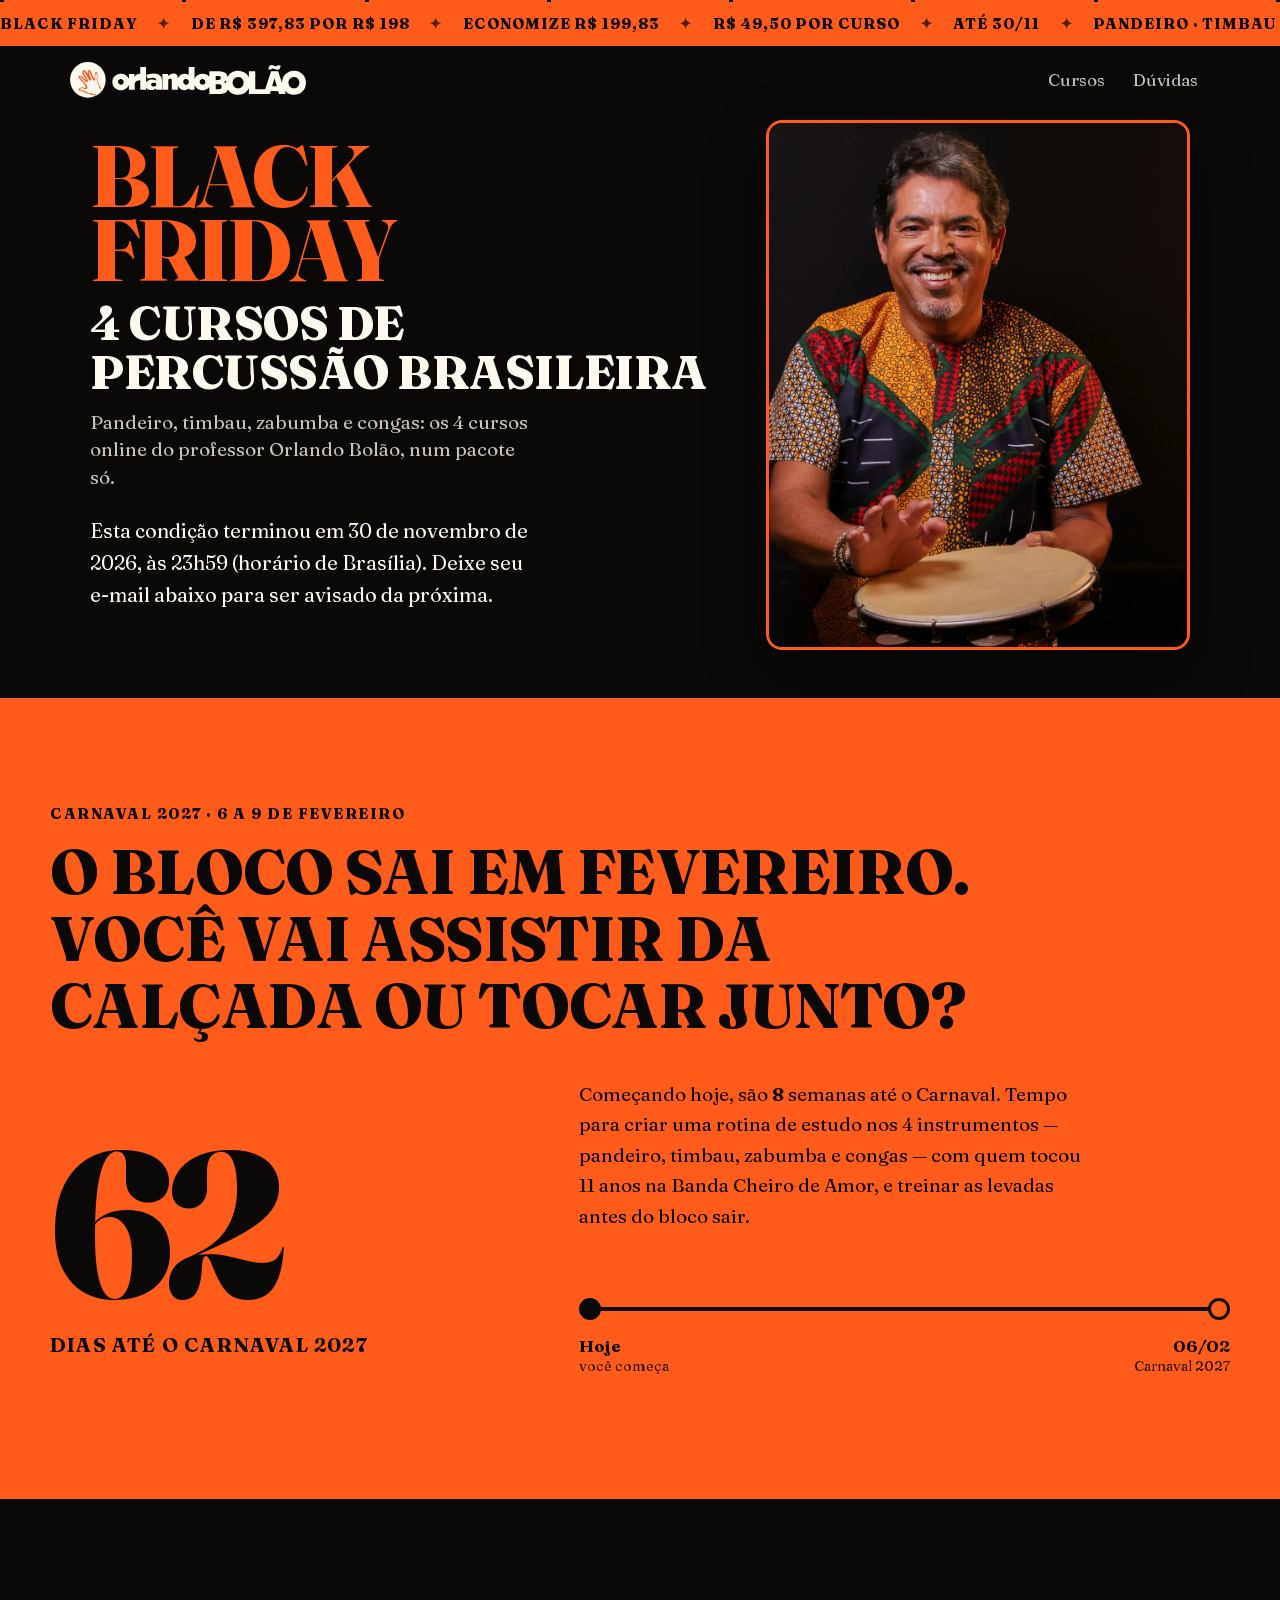
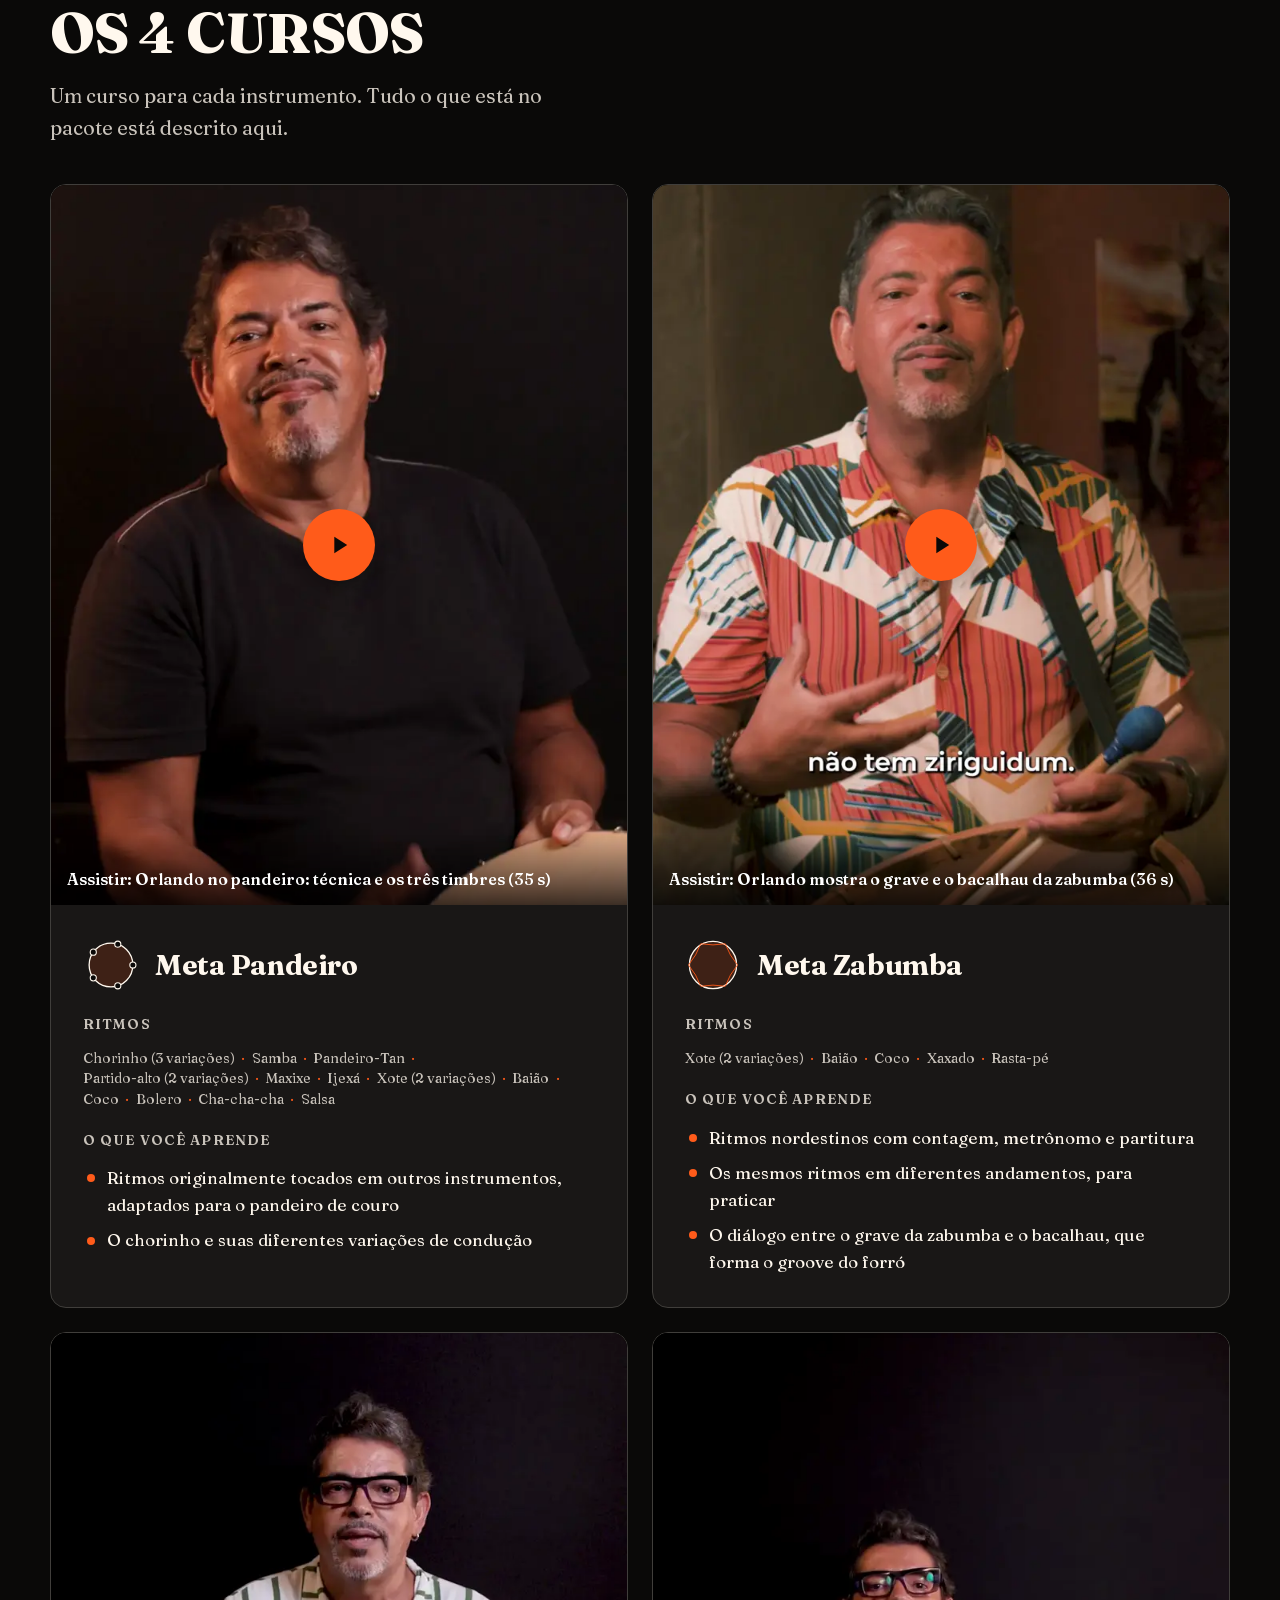
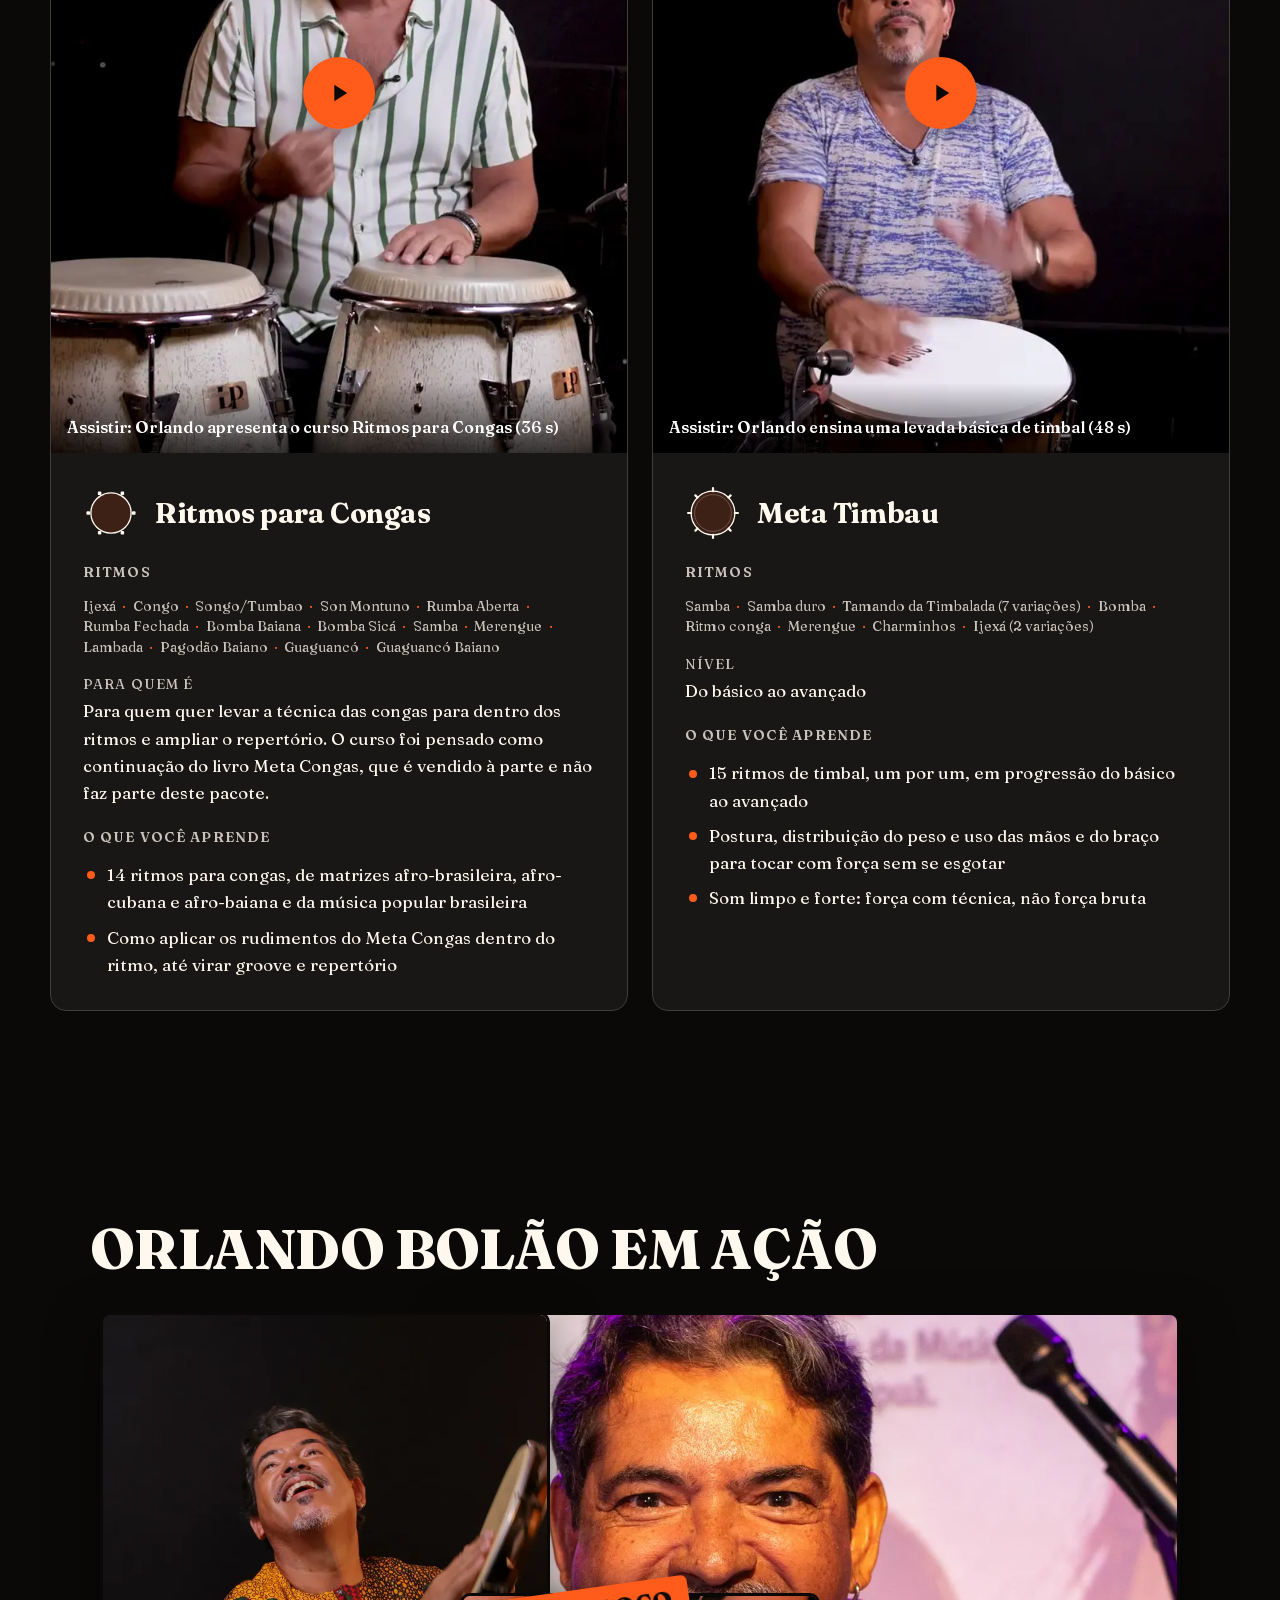
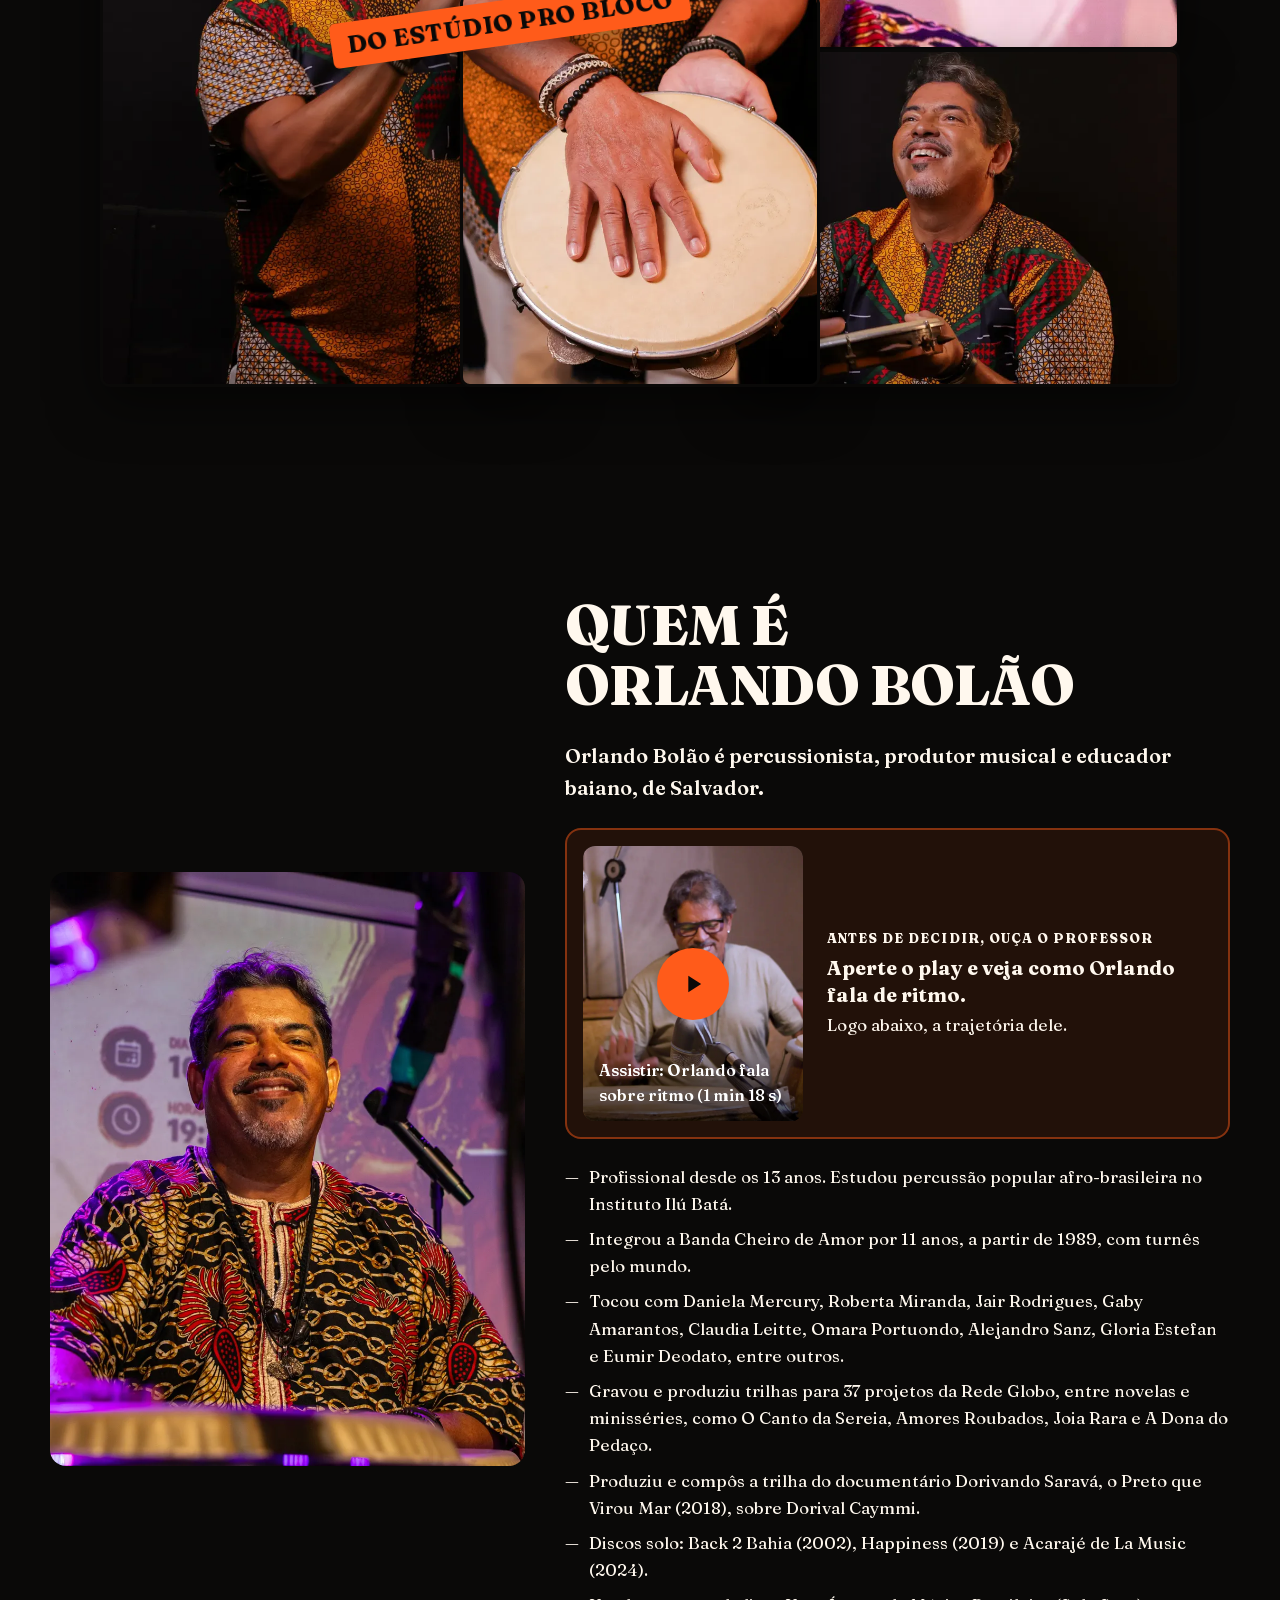
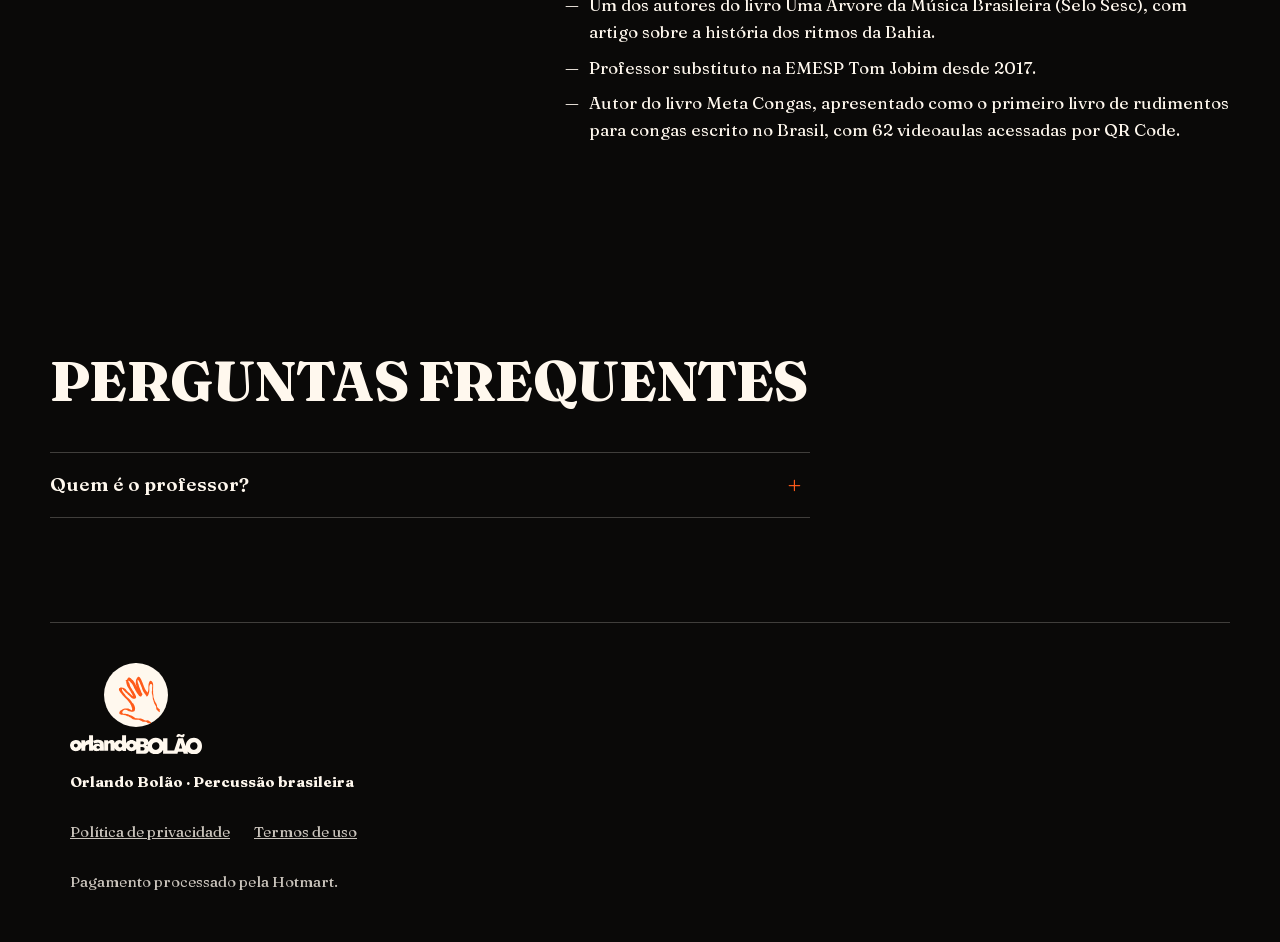
==== blackfriday-b/index.html @ 0de0ddd7 "Ritmos do Meta Timbau e cartões pareados por tamanho (pandeiro+zabumba, congas+timbau) Co-Authored-B" ====
<!DOCTYPE html>
<html lang="pt-BR">
<head>
<meta charset="utf-8">
<meta name="viewport" content="width=device-width, initial-scale=1">
<script>try{if(!/[?&]var=a(&|$)/i.test(location.search))document.cookie="bf26_var=b;path=/;max-age=2592000;samesite=lax"}catch(e){}</script>
<title>Black Friday: 4 cursos de percussão por R$ 198 | Orlando Bolão</title>
<meta name="description" content="Meta Pandeiro, Meta Timbau, Meta Zabumba e Ritmos para Congas: os 4 cursos online do professor Orlando Bolão por R$ 198 (R$ 49,50 por curso), até 30/11.">
<meta name="theme-color" content="#0A0908">
<link rel="icon" href="favicon.svg" type="image/svg+xml">
<link rel="preload" href="fonts/fraunces-latin.woff2" as="font" type="font/woff2" crossorigin>
<style>:root{--fundo:#0A0908;--texto:#FFF8EE;--destaque:#FF5B1A;--superficie:#191716;--linha:#403e3b;--suave:#c9c3bb;--botao-texto:#0A0908;--claro-fundo:#FFF8EE;--claro-texto:#0A0908;--claro-suave:#3b3936;--pos-bf:23.1%}</style>
<link rel="stylesheet" href="style.css">
<script>document.documentElement.classList.add('js')</script>
<meta name="robots" content="noindex, nofollow">
<meta property="og:type" content="product">
<meta property="og:locale" content="pt_BR">
<meta property="og:title" content="Black Friday: 4 cursos de percussão por R$ 198 | Orlando Bolão">
<meta property="og:description" content="Meta Pandeiro, Meta Timbau, Meta Zabumba e Ritmos para Congas: os 4 cursos online do professor Orlando Bolão por R$ 198 (R$ 49,50 por curso), até 30/11.">
<meta name="twitter:card" content="summary">
<meta name="twitter:title" content="Black Friday: 4 cursos de percussão por R$ 198 | Orlando Bolão">
<meta name="twitter:description" content="Meta Pandeiro, Meta Timbau, Meta Zabumba e Ritmos para Congas: os 4 cursos online do professor Orlando Bolão por R$ 198 (R$ 49,50 por curso), até 30/11.">
<script type="application/ld+json">{
 "@context": "https://schema.org",
 "@graph": [
  {
   "@type": "Person",
   "@id": "#orlando-bolao",
   "name": "Orlando Bolão",
   "jobTitle": "Professor de percussão brasileira",
   "description": "Orlando Bolão é percussionista, produtor musical e educador baiano, de Salvador."
  },
  {
   "@type": "Product",
   "name": "Combo 4 cursos de percussão — Orlando Bolão",
   "description": "Os 4 cursos online de percussão brasileira do professor Orlando Bolão: Meta Pandeiro, Meta Timbau, Meta Zabumba, Ritmos para Congas.",
   "brand": {
    "@type": "Brand",
    "name": "Orlando Bolão"
   },
   "offers": {
    "@type": "Offer",
    "price": "198.00",
    "priceCurrency": "BRL",
    "availability": "https://schema.org/InStock",
    "priceValidUntil": "2026-11-30"
   }
  },
  {
   "@type": "Course",
   "name": "Meta Pandeiro",
   "description": "Curso online de pandeiro do professor Orlando Bolão.",
   "provider": {
    "@type": "Person",
    "name": "Orlando Bolão"
   },
   "inLanguage": "pt-BR",
   "teaches": [
    "Ritmos originalmente tocados em outros instrumentos, adaptados para o pandeiro de couro",
    "O chorinho e suas diferentes variações de condução"
   ]
  },
  {
   "@type": "Course",
   "name": "Meta Timbau",
   "description": "Curso online de timbau do professor Orlando Bolão.",
   "provider": {
    "@type": "Person",
    "name": "Orlando Bolão"
   },
   "inLanguage": "pt-BR",
   "educationalLevel": "Do básico ao avançado",
   "teaches": [
    "15 ritmos de timbal, um por um, em progressão do básico ao avançado",
    "Postura, distribuição do peso e uso das mãos e do braço para tocar com força sem se esgotar",
    "Som limpo e forte: força com técnica, não força bruta"
   ]
  },
  {
   "@type": "Course",
   "name": "Meta Zabumba",
   "description": "Curso online de zabumba do professor Orlando Bolão.",
   "provider": {
    "@type": "Person",
    "name": "Orlando Bolão"
   },
   "inLanguage": "pt-BR",
   "teaches": [
    "Ritmos nordestinos com contagem, metrônomo e partitura",
    "Os mesmos ritmos em diferentes andamentos, para praticar",
    "O diálogo entre o grave da zabumba e o bacalhau, que forma o groove do forró"
   ]
  },
  {
   "@type": "Course",
   "name": "Ritmos para Congas",
   "description": "Para quem quer levar a técnica das congas para dentro dos ritmos e ampliar o repertório. O curso foi pensado como continuação do livro Meta Congas, que é vendido à parte e não faz parte deste pacote.",
   "provider": {
    "@type": "Person",
    "name": "Orlando Bolão"
   },
   "inLanguage": "pt-BR",
   "teaches": [
    "14 ritmos para congas, de matrizes afro-brasileira, afro-cubana e afro-baiana e da música popular brasileira",
    "Como aplicar os rudimentos do Meta Congas dentro do ritmo, até virar groove e repertório"
   ]
  },
  {
   "@type": "FAQPage",
   "mainEntity": [
    {
     "@type": "Question",
     "name": "Quem é o professor?",
     "acceptedAnswer": {
      "@type": "Answer",
      "text": "Orlando Bolão é percussionista, produtor musical e educador baiano, de Salvador. Profissional desde os 13 anos. Estudou percussão popular afro-brasileira no Instituto Ilú Batá. Integrou a Banda Cheiro de Amor por 11 anos, a partir de 1989, com turnês pelo mundo. Tocou com Daniela Mercury, Roberta Miranda, Jair Rodrigues, Gaby Amarantos, Claudia Leitte, Omara Portuondo, Alejandro Sanz, Gloria Estefan e Eumir Deodato, entre outros. Gravou e produziu trilhas para 37 projetos da Rede Globo, entre novelas e minisséries, como O Canto da Sereia, Amores Roubados, Joia Rara e A Dona do Pedaço. Produziu e compôs a trilha do documentário Dorivando Saravá, o Preto que Virou Mar (2018), sobre Dorival Caymmi. Discos solo: Back 2 Bahia (2002), Happiness (2019) e Acarajé de La Music (2024). Um dos autores do livro Uma Árvore da Música Brasileira (Selo Sesc), com artigo sobre a história dos ritmos da Bahia. Professor substituto na EMESP Tom Jobim desde 2017. Autor do livro Meta Congas, apresentado como o primeiro livro de rudimentos para congas escrito no Brasil, com 62 videoaulas acessadas por QR Code."
     }
    }
   ]
  }
 ]
}</script>
</head>
<body class="layout-black">
<a class="pular" href="#conteudo">Pular para o conteúdo</a>
<div class="pulsacao" aria-hidden="true"><span data-para="topo"></span><span data-para="carnaval"></span><span data-para="cursos"></span><span data-para="preco"></span><span data-para="professor"></span><span data-para="faq"></span><span data-para="final"></span></div>
<p class="faixa"><span class="so-ativa">Black Friday · condição válida até 30 de novembro de 2026, às 23h59 (horário de Brasília)</span><span class="so-futura">Black Friday · a condição começa em </span><span class="so-encerrada">A condição de Black Friday terminou em 30 de novembro de 2026, às 23h59 (horário de Brasília)</span></p>
<div class="ticker" aria-hidden="true"><div class="ticker-trilho"><span><i>Black Friday</i><i>De R$ 397,83 por R$ 198</i><i>Economize R$ 199,83</i><i>R$ 49,50 por curso</i><i>Até 30/11</i><i>Pandeiro · Timbau · Zabumba · Congas</i></span><span><i>Black Friday</i><i>De R$ 397,83 por R$ 198</i><i>Economize R$ 199,83</i><i>R$ 49,50 por curso</i><i>Até 30/11</i><i>Pandeiro · Timbau · Zabumba · Congas</i></span></div></div>
<header class="cabecalho">
  <span class="marca"><svg class="logo logo-h" viewBox="0 0 2513 380" role="img" aria-label="Orlando Bolão"><g transform="translate(-148.1 -67.6) scale(0.31879)"><circle cx="1060.5" cy="808" r="596" class="m-circ"/><g transform="translate(0 1868) scale(0.1 -0.1)"><path class="m-mao" d="M11021 13983 c-60 -24 -251 -238 -279 -312 -3 -9 -22 -43 -42 -76 -20 -33 -43 -78 -50 -100 -7 -22 -21 -57 -31 -77 -12 -23 -19 -59 -19 -95 0 -32 -7 -115 -15 -184 -29 -266 -30 -380 0 -524 14 -71 33 -140 41 -153 16 -24 74 -215 74 -243 0 -9 10 -28 21 -43 12 -15 19 -30 15 -33 -9 -9 -36 18 -36 36 0 10 -11 28 -24 40 -13 13 -27 34 -31 48 -3 14 -16 40 -29 57 -30 40 -106 191 -106 210 0 42 -106 260 -165 341 -12 17 -25 38 -28 47 -9 24 -102 163 -146 217 -41 50 -52 67 -98 138 -18 27 -63 77 -100 110 -38 33 -133 124 -213 201 -116 113 -159 148 -215 176 -175 87 -298 108 -364 62 -20 -14 -42 -26 -47 -26 -26 0 -88 -96 -98 -152 -5 -27 -17 -45 -41 -64 -23 -17 -35 -35 -35 -50 0 -35 -52 -144 -69 -144 -8 0 -22 7 -32 16 -26 23 -56 9 -88 -41 -22 -35 -30 -41 -45 -33 -39 22 -64 -59 -35 -115 19 -36 62 -77 81 -77 33 0 44 -44 18 -77 -26 -33 -22 -89 14 -168 15 -34 21 -62 18 -88 -3 -27 3 -55 22 -96 17 -39 26 -76 26 -110 0 -39 9 -71 39 -134 22 -45 42 -104 46 -130 6 -43 61 -167 86 -191 5 -6 9 -16 9 -23 0 -13 24 -51 147 -240 29 -44 53 -84 53 -87 0 -3 25 -42 55 -88 30 -45 55 -86 55 -91 0 -5 20 -39 44 -76 24 -36 51 -81 60 -98 9 -18 29 -47 45 -65 28 -32 79 -117 149 -248 19 -36 44 -77 56 -92 12 -14 32 -45 46 -69 14 -23 35 -57 47 -76 13 -18 25 -46 29 -61 7 -32 50 -119 73 -147 10 -11 27 -47 40 -80 24 -63 42 -104 66 -145 20 -33 15 -75 -7 -75 -10 0 -80 57 -155 127 -271 250 -477 434 -552 494 -119 95 -417 402 -507 523 -63 84 -251 279 -278 287 -12 4 -61 26 -109 50 -49 24 -99 44 -112 44 -14 0 -59 11 -101 25 -42 14 -100 25 -128 25 -28 0 -91 9 -140 20 -110 24 -140 25 -191 1 -22 -10 -59 -21 -83 -25 -174 -27 -268 -186 -216 -366 8 -30 19 -79 24 -108 5 -30 15 -61 22 -70 8 -10 31 -51 52 -92 21 -41 55 -95 75 -120 21 -25 52 -70 71 -100 19 -30 60 -82 90 -115 31 -33 77 -89 103 -125 158 -220 412 -511 547 -625 26 -22 70 -67 98 -101 50 -60 75 -83 151 -139 23 -16 48 -39 56 -51 8 -12 47 -49 87 -82 90 -75 260 -262 328 -362 28 -41 85 -120 126 -175 41 -55 91 -125 111 -155 20 -30 51 -67 68 -82 55 -47 105 -130 110 -181 5 -55 30 -107 91 -190 24 -34 44 -70 44 -80 0 -11 9 -36 20 -56 21 -39 80 -214 80 -238 0 -8 9 -27 19 -42 11 -15 22 -45 26 -66 3 -22 18 -64 32 -93 25 -51 26 -58 20 -175 -12 -225 -47 -264 -171 -188 -18 12 -40 21 -49 21 -21 0 -82 36 -137 81 -25 20 -61 45 -80 54 -19 10 -64 37 -100 61 -103 68 -204 84 -532 84 -242 0 -263 -1 -292 -20 -23 -14 -64 -22 -143 -30 -140 -13 -282 -63 -328 -116 -12 -13 -69 -52 -180 -122 -201 -127 -251 -175 -289 -278 -16 -44 -38 -89 -48 -101 -11 -11 -22 -41 -25 -65 -3 -23 -12 -55 -19 -70 -27 -53 -1 -118 87 -221 102 -120 171 -147 370 -144 101 1 149 -3 194 -16 33 -10 117 -22 187 -27 90 -7 138 -15 165 -29 22 -11 72 -22 118 -26 53 -5 89 -13 107 -26 14 -10 37 -19 51 -19 13 0 36 -9 50 -20 14 -11 61 -34 104 -51 43 -16 96 -38 118 -49 22 -10 64 -24 94 -30 30 -6 59 -14 65 -19 6 -4 25 -11 41 -15 17 -4 77 -37 133 -72 111 -70 156 -97 212 -126 19 -10 52 -30 72 -45 77 -59 131 -100 219 -169 68 -55 101 -73 133 -78 23 -4 53 -13 67 -20 14 -7 50 -19 80 -26 30 -7 74 -19 99 -27 25 -8 99 -19 165 -24 66 -5 149 -12 184 -15 35 -4 134 -1 220 6 161 13 189 11 291 -24 75 -25 173 -56 211 -66 84 -22 336 -154 387 -202 80 -77 153 -91 497 -93 l271 -2 57 -33 c32 -18 70 -48 84 -67 15 -19 58 -52 97 -74 39 -22 94 -54 121 -72 73 -46 231 -53 299 -13 62 36 119 31 87 -8 -36 -43 49 -33 119 15 63 43 67 48 48 67 -9 9 -8 16 5 30 39 43 17 81 -78 127 -41 21 -103 62 -136 91 -56 51 -221 164 -290 200 -36 18 -104 13 -219 -19 -56 -15 -105 -20 -195 -20 -140 0 -182 12 -253 72 -59 50 -259 154 -377 197 -49 17 -108 39 -130 48 -22 8 -51 15 -65 16 -14 0 -40 9 -58 20 -33 20 -43 22 -268 41 -97 8 -143 7 -174 -1 -78 -21 -199 -18 -257 8 -46 20 -66 22 -190 20 -167 -2 -195 8 -343 123 -52 41 -118 90 -146 109 -161 110 -225 150 -239 150 -9 0 -43 22 -78 49 -77 60 -129 87 -187 96 -25 4 -62 15 -83 26 -21 10 -52 19 -70 19 -20 0 -47 10 -67 25 -19 14 -46 25 -60 25 -14 0 -35 7 -46 15 -81 56 -291 135 -362 135 -12 0 -49 9 -80 19 -32 11 -115 25 -186 31 -71 6 -172 20 -225 31 -53 11 -149 22 -213 24 -136 4 -126 0 -206 87 -93 101 -96 162 -16 323 56 112 104 171 182 221 32 20 69 45 84 55 56 39 117 52 238 50 152 -3 191 -13 277 -71 40 -28 75 -50 79 -50 3 0 35 -20 70 -45 36 -25 77 -48 91 -51 15 -4 42 -18 61 -31 19 -12 40 -23 47 -23 7 0 32 -9 56 -20 24 -11 59 -20 76 -20 18 0 60 -9 93 -21 32 -11 94 -24 137 -28 43 -4 93 -15 110 -25 40 -20 134 -21 173 -1 16 8 61 17 102 21 85 7 241 53 313 92 55 30 75 59 75 113 0 20 7 55 15 78 52 149 70 388 35 480 -12 29 -28 83 -36 120 -8 36 -25 82 -38 101 -15 23 -25 57 -28 97 -5 49 -13 72 -45 120 -22 32 -43 74 -47 94 -3 20 -26 65 -51 100 -25 35 -45 69 -45 75 0 18 -42 52 -90 73 -45 20 -67 43 -125 132 -16 25 -48 68 -70 95 -22 27 -58 76 -80 109 -106 164 -392 480 -540 595 -51 40 -470 455 -553 549 -75 85 -132 158 -132 171 0 5 -25 38 -56 72 -31 35 -71 84 -88 109 -17 26 -68 92 -113 148 -219 269 -309 473 -288 652 14 123 54 119 155 -16 21 -27 50 -61 65 -75 15 -14 55 -61 90 -105 34 -44 84 -100 111 -124 27 -25 79 -80 115 -124 36 -43 79 -86 95 -96 16 -10 56 -43 89 -75 33 -31 80 -71 105 -89 24 -17 76 -64 115 -102 38 -39 93 -88 120 -110 49 -38 77 -64 315 -285 126 -116 306 -299 349 -354 36 -45 112 -109 160 -133 20 -10 48 -26 64 -36 19 -13 64 -22 145 -31 64 -7 127 -17 139 -24 72 -39 325 58 376 145 22 38 26 144 11 268 -8 65 -18 94 -52 153 -23 41 -42 76 -42 78 0 11 -80 173 -89 178 -5 4 -13 21 -16 39 -8 37 -28 73 -96 174 -27 39 -49 76 -49 83 0 6 -11 28 -25 48 -14 20 -25 42 -25 48 0 14 -54 102 -134 219 -32 47 -70 107 -84 133 -14 26 -40 64 -58 86 -18 21 -42 57 -54 80 -12 22 -34 64 -50 91 -16 28 -34 61 -41 75 -7 14 -29 45 -48 69 -43 54 -75 104 -96 151 -25 55 -54 109 -103 188 -32 53 -46 88 -52 130 -4 31 -17 77 -28 102 -12 25 -22 63 -22 86 0 30 -8 53 -31 83 -26 37 -31 53 -33 114 -3 93 -34 159 -92 200 -24 17 -48 44 -54 60 -5 17 -24 52 -41 79 l-32 49 18 39 c17 38 17 79 0 123 -6 13 -2 17 16 17 46 0 111 -44 213 -143 57 -56 147 -142 200 -192 53 -49 107 -104 119 -121 12 -17 47 -65 78 -105 114 -152 247 -358 284 -439 21 -47 43 -92 51 -100 12 -14 23 -41 64 -155 10 -27 33 -77 52 -110 19 -34 40 -75 46 -93 6 -17 24 -51 40 -74 38 -55 102 -176 102 -192 0 -19 67 -143 105 -196 18 -25 40 -61 49 -80 29 -64 76 -142 122 -204 25 -34 74 -106 109 -161 119 -187 241 -351 290 -391 20 -16 69 -59 109 -96 88 -80 160 -118 236 -125 53 -5 58 -3 100 32 51 43 86 90 96 130 4 15 27 53 52 83 50 61 92 155 92 204 0 22 -12 51 -35 83 -44 62 -95 140 -117 180 -35 64 -88 178 -88 191 0 7 -11 34 -25 60 -14 26 -25 55 -25 64 0 16 -21 67 -71 176 -10 22 -19 48 -19 58 0 9 -11 34 -25 54 -14 20 -25 44 -25 52 0 8 -8 31 -19 50 -10 19 -22 50 -26 69 -4 19 -16 48 -26 65 -10 17 -19 38 -19 46 0 8 -10 33 -21 55 -12 22 -28 63 -35 90 -18 71 -53 165 -70 189 -8 11 -14 39 -14 61 -1 22 -10 65 -21 95 -11 30 -25 78 -30 107 -5 28 -18 72 -29 98 -11 26 -20 54 -20 63 0 10 -11 37 -24 62 -28 54 -76 190 -76 217 0 11 -9 53 -20 94 -21 79 -29 369 -11 398 23 35 130 -63 175 -160 9 -19 27 -52 40 -74 14 -22 35 -60 48 -85 13 -25 41 -69 61 -99 20 -29 37 -58 37 -65 0 -6 12 -33 25 -61 14 -27 25 -57 25 -65 0 -8 9 -29 19 -46 10 -17 22 -51 26 -75 8 -48 35 -107 70 -154 12 -16 25 -43 29 -60 4 -16 15 -48 25 -70 19 -41 32 -74 58 -155 8 -25 34 -85 57 -135 64 -135 87 -195 97 -245 4 -25 17 -71 28 -102 12 -32 21 -65 21 -75 0 -10 31 -81 69 -158 39 -77 75 -160 81 -185 7 -25 31 -74 54 -110 24 -36 77 -119 119 -185 42 -66 93 -142 113 -169 21 -27 62 -85 91 -130 30 -44 65 -92 78 -106 37 -41 125 -162 125 -174 0 -6 9 -22 20 -36 11 -14 20 -32 20 -41 0 -15 35 -68 74 -111 22 -25 66 -7 111 45 20 23 63 71 96 107 60 66 102 146 115 220 3 19 15 51 26 70 13 22 22 61 25 110 3 41 14 91 23 110 79 160 116 509 90 835 -29 351 40 672 175 823 49 55 76 64 111 37 10 -8 40 -17 66 -21 72 -10 149 -82 171 -161 25 -90 32 -296 11 -358 -20 -63 -29 -322 -17 -520 10 -152 0 -230 -34 -267 -29 -32 -24 -440 6 -516 12 -29 21 -61 21 -70 0 -10 11 -33 23 -52 15 -22 26 -57 30 -95 3 -33 15 -85 25 -115 18 -52 23 -101 38 -370 7 -142 33 -297 55 -340 11 -19 19 -44 19 -55 0 -11 11 -42 25 -70 13 -27 25 -59 25 -70 0 -11 9 -33 19 -49 12 -17 23 -57 27 -95 3 -36 13 -79 21 -95 19 -37 51 -127 69 -196 14 -49 37 -106 68 -165 5 -11 17 -34 26 -51 9 -17 26 -44 38 -59 12 -15 22 -34 22 -42 0 -31 88 -180 158 -267 57 -71 70 -123 82 -351 7 -122 17 -209 25 -225 7 -14 16 -40 20 -58 4 -21 21 -44 47 -65 113 -90 268 -245 268 -266 0 -4 20 -20 44 -35 25 -16 68 -54 95 -86 75 -87 125 -89 161 -7 24 56 19 157 -10 194 -25 33 -25 47 4 108 20 44 21 54 10 80 -7 17 -20 51 -29 77 -14 42 -21 49 -55 58 -23 6 -49 24 -65 43 -15 17 -50 52 -79 77 -29 25 -103 97 -164 162 l-112 116 0 150 c0 137 -2 153 -23 193 -13 24 -38 82 -56 129 -18 47 -45 107 -58 135 -27 52 -31 58 -113 164 -28 35 -50 71 -50 79 0 8 -22 54 -50 102 -27 48 -50 94 -50 101 0 8 -8 28 -18 44 -10 17 -22 44 -26 60 -4 17 -14 37 -22 46 -8 9 -21 47 -28 85 -8 38 -21 89 -30 113 -9 24 -16 53 -16 65 0 11 -7 34 -16 51 -8 16 -20 52 -25 80 -5 27 -21 73 -34 100 -51 108 -53 121 -59 340 -4 165 -9 226 -25 285 -11 41 -22 102 -26 135 -3 33 -13 83 -22 112 -14 48 -14 56 1 93 15 37 15 69 4 336 -9 241 -9 313 2 388 13 93 16 683 4 831 -6 74 -42 202 -74 271 -11 22 -20 45 -20 51 0 63 -174 275 -237 288 -15 3 -56 13 -90 21 -110 25 -138 15 -207 -74 -88 -115 -146 -231 -174 -347 -61 -255 -65 -295 -69 -810 -4 -357 -8 -486 -17 -505 -7 -14 -27 -52 -45 -85 -25 -47 -34 -79 -40 -145 -8 -83 -48 -190 -71 -190 -5 0 -24 18 -42 41 -18 23 -51 62 -73 88 -23 26 -54 68 -70 94 -17 26 -60 88 -97 138 -38 49 -68 96 -68 103 0 8 -7 20 -17 27 -9 8 -22 28 -30 44 -7 17 -27 53 -43 80 -47 79 -100 192 -100 213 0 11 -8 30 -18 43 -27 34 -70 133 -78 177 -4 20 -17 58 -30 84 -13 26 -24 54 -24 63 0 19 -35 121 -70 205 -14 36 -39 99 -55 140 -15 41 -49 125 -76 186 -27 61 -49 116 -49 122 0 6 -20 51 -45 101 -25 50 -45 96 -45 102 0 16 -42 113 -101 235 -27 55 -49 104 -49 109 0 4 -15 31 -34 60 -19 28 -45 71 -59 96 -103 190 -205 328 -242 329 -6 0 -18 9 -28 20 -17 20 -146 29 -186 13z m-2074 -638 c8 -22 -6 -33 -17 -15 -13 20 -12 30 0 30 6 0 13 -7 17 -15z"/></g></g><g transform="translate(400 -28)"><g transform="translate(0,442) scale(0.1,-0.1)"><path class="m-letra" d="M17371 3799 c-139 -45 -219 -168 -228 -350 l-6 -95 143 -17 c79 -10 144 -16 144 -15 33 79 49 100 84 115 59 25 132 12 272 -46 259 -110 396 -106 528 14 74 66 127 235 108 337 l-6 35 -108 12 c-59 6 -121 14 -138 17 -29 5 -33 2 -55 -43 -52 -105 -133 -108 -369 -12 -185 75 -258 84 -369 48z M3480 3260 l0 -360 -44 0 c-270 0 -516 -167 -543 -369 -13 -94 -23 -29 -23 144 l0 185 -300 0 -300 0 0 -262 -1 -263 -22 50 c-156 350 -472 534 -876 512 -427 -23 -757 -287 -844 -673 -110 -482 166 -938 638 -1056 127 -32 371 -32 495 -1 263 67 469 235 581 477 l28 61 1 -257 0 -258 310 0 310 0 0 279 c0 393 17 464 137 584 91 91 193 131 361 143 l92 7 0 -507 0 -506 310 0 310 0 0 108 1 107 27 -35 c123 -162 272 -225 532 -224 210 1 341 41 451 141 l38 34 6 -38 c4 -21 9 -50 11 -66 l6 -27 314 0 314 0 0 518 c0 642 -10 705 -132 888 -200 299 -695 394 -1287 248 -124 -31 -261 -82 -261 -98 0 -15 149 -378 159 -389 5 -5 36 3 71 17 254 103 609 112 745 18 55 -38 75 -82 75 -164 l0 -67 -92 44 c-142 66 -208 80 -373 79 -123 -1 -150 -4 -220 -27 -148 -49 -263 -134 -341 -252 l-39 -58 -3 836 -2 837 -310 0 -310 0 0 -360z m-1935 -973 c285 -146 189 -560 -130 -561 -345 -2 -427 460 -102 576 72 26 165 20 232 -15z m3466 -367 c151 -46 212 -169 140 -282 -68 -106 -261 -140 -403 -70 -79 39 -109 76 -116 142 -16 168 175 274 379 210z M8640 3185 c0 -239 -3 -435 -7 -435 -5 0 -21 9 -38 21 -373 254 -857 117 -1076 -306 l-38 -73 -6 66 c-19 207 -87 327 -218 392 -225 110 -529 41 -745 -169 -23 -22 -44 -41 -46 -41 -2 0 -8 50 -11 110 l-8 110 -303 0 -304 0 0 -835 0 -835 310 0 310 0 0 463 c1 471 7 581 36 643 52 109 225 128 297 33 45 -61 47 -84 47 -626 l0 -513 320 0 320 0 0 223 0 222 34 -67 c132 -263 399 -429 689 -428 149 1 277 46 410 146 82 62 79 63 92 -48 l6 -58 275 0 274 0 0 253 0 252 35 -69 c111 -220 321 -386 570 -448 127 -32 371 -32 495 -1 164 41 320 131 425 245 l55 59 0 -376 0 -377 633 5 c588 4 640 6 742 25 333 63 508 189 602 431 9 23 11 21 55 -40 159 -223 437 -396 739 -460 127 -27 415 -33 539 -10 375 68 685 284 857 599 l43 77 0 -312 0 -313 1119 0 c1058 0 1120 1 1125 17 2 10 14 50 25 88 11 39 29 103 41 143 l21 72 397 -2 397 -3 44 -157 45 -158 358 0 c197 0 358 1 358 3 0 1 -27 83 -60 182 -33 99 -60 181 -60 184 0 2 42 -36 93 -85 173 -168 373 -273 618 -325 127 -27 415 -33 539 -10 640 116 1041 634 1017 1316 -11 306 -100 556 -277 780 -452 567 -1367 611 -1893 91 -213 -210 -340 -486 -369 -805 l-11 -126 -205 613 -204 612 -376 -2 -375 -3 -317 -950 -317 -950 -526 -3 -527 -2 0 955 0 955 -340 0 -340 0 0 -317 0 -317 -55 93 c-232 392 -624 611 -1095 611 -456 0 -868 -230 -1097 -612 l-40 -66 -11 81 c-41 308 -262 475 -683 516 -69 7 -339 11 -672 11 l-557 0 0 -285 0 -286 -67 68 c-338 341 -973 336 -1318 -11 -70 -70 -116 -134 -162 -226 l-33 -65 0 638 0 637 -310 0 -310 0 0 -435z m3231 -535 c121 -23 181 -82 187 -185 6 -89 -4 -129 -41 -172 -58 -66 -97 -76 -309 -81 l-188 -4 0 226 0 226 149 0 c81 0 172 -5 202 -10z m2221 -133 c179 -65 314 -214 363 -403 119 -459 -256 -875 -689 -764 -381 97 -562 523 -379 890 125 247 443 373 705 277z m5950 0 c179 -65 314 -214 363 -403 119 -459 -256 -875 -689 -764 -381 97 -562 523 -379 890 125 247 443 373 705 277z m-2134 -537 c67 -228 122 -418 122 -422 0 -5 -112 -8 -248 -8 l-249 0 121 429 c67 237 124 427 127 423 3 -4 60 -194 127 -422z m-9426 332 c231 -102 231 -459 -1 -566 -70 -32 -189 -29 -257 6 -252 132 -213 507 61 579 48 13 147 3 197 -19z m1763 -25 c285 -146 189 -560 -130 -561 -345 -2 -427 460 -102 576 72 26 165 20 232 -15z m2395 -129 c-5 -24 -12 -92 -16 -151 -4 -59 -10 -106 -13 -104 -44 24 -183 87 -203 92 -40 10 -35 16 43 54 43 20 95 56 132 92 34 32 63 58 63 59 1 0 -2 -19 -6 -42z m-730 -388 c89 -14 167 -55 204 -108 27 -37 30 -52 34 -132 7 -148 -37 -221 -164 -270 -53 -21 -81 -24 -261 -28 l-203 -4 0 276 0 276 163 0 c89 0 191 -5 227 -10z"/></g></g></svg></span>
  <nav aria-label="Nesta página"><a href="#cursos">Cursos</a><a href="#faq">Dúvidas</a></nav>
</header>
<main id="conteudo">
<section data-fx-fundo="#0A0908" data-fx-tinta="#FFF8EE" class="topo" id="topo" data-tempo="Oferta" aria-labelledby="h1">
  <div class="topo-texto">
    <p class="selo-bf" aria-hidden="true">Black <br>Friday</p>
    <h1 id="h1" data-fx="palavras">4 cursos de percussão brasileira por R$ 198</h1>
    <p class="subtitulo">Pandeiro, timbau, zabumba e congas: os 4 cursos online do professor Orlando Bolão, num pacote só.</p>
    <div class="preco-topo" data-fx="surgir" data-fx-atraso="500">
      <p class="preco-de">Separados: <s><span class="sr">de </span>R$ 397,83</s> <span class="selo-off">−50%</span></p>
      <p class="preco-grande"><span class="valor"><span class="sr">por </span>R$ 198</span> <span class="preco-obs">pelos 4 cursos</span></p>
      <p class="economia">Você economiza R$ 199,83</p>
      <p class="por-curso">R$ 49,50 por curso</p>
    </div>
    <div class="contagem so-ativa" data-contagem="topo" hidden><p class="contagem-rotulo">A condição termina em</p><p class="contagem-numeros" aria-live="off"><span><b data-u="d">0</b><small>dias</small></span><span><b data-u="h">00</b><small>horas</small></span><span><b data-u="m">00</b><small>min</small></span><span><b data-u="s">00</b><small>seg</small></span></p></div>
    <div class="aviso-oferta" role="status">
  <p class="so-futura">A condição de R$ 198 pelos 4 cursos ainda não começou.</p>
  <p class="so-encerrada">Esta condição terminou em 30 de novembro de 2026, às 23h59 (horário de Brasília). Deixe seu e-mail abaixo para ser avisado da próxima.</p>
</div>
    <div class="acoes" id="acoes-topo">
      <a class="btn-comprar" href="#checkout-pendente" data-local="topo" data-checkout-pendente aria-disabled="true">Quero os 4 cursos por R$ 198</a>
    </div>
  </div>
  <div class="topo-midia">
    <figure class="topo-foto"><img src="assets/fotos/orlando-pandeiro-sorriso.webp" alt="Orlando Bolão sorrindo enquanto toca pandeiro, em estúdio com fundo preto" width="1000" height="1250" fetchpriority="high" sizes="(min-width: 860px) 40vw, 100vw"></figure>
  </div>
</section>
<section data-fx-fundo="#0A0908" data-fx-tinta="#FFF8EE" class="carnaval" id="carnaval" data-tempo="Carnaval" aria-labelledby="h-carnaval" data-carnaval="2027-02-06T00:00:00-03:00">
  <p class="carn-kicker" data-fx="surgir">Carnaval 2027 · 6 a 9 de fevereiro</p>
  <h2 id="h-carnaval" data-fx="palavras">O bloco sai em fevereiro. Você vai assistir da calçada ou tocar junto?</h2>
  <div class="carn-grade">
    <p class="carn-dias" data-fx="crescer"><b data-carn="dias">88</b><span>dias até o Carnaval 2027</span></p>
    <div class="carn-texto">
      <p>Começando hoje, são <strong data-carn="semanas">12</strong> semanas até o Carnaval. Tempo para criar uma rotina de estudo nos 4 instrumentos — pandeiro, timbau, zabumba e congas — com quem tocou 11 anos na Banda Cheiro de Amor, e treinar as levadas antes do bloco sair.</p>
      <ol class="carn-linha">
        <li class="cl-hoje"><b>Hoje</b><span>você começa</span></li>
        <li class="cl-bf so-ativa"><b>30/11</b><span>fim do R$ 198</span></li>
        <li class="cl-carn"><b>06/02</b><span>Carnaval 2027</span></li>
      </ol>
      <div class="acoes"><a class="btn-comprar" href="#checkout-pendente" data-local="carnaval" data-checkout-pendente aria-disabled="true">Quero os 4 cursos por R$ 198</a></div>
    </div>
  </div>
</section>
<section data-fx-fundo="#0A0908" data-fx-tinta="#FFF8EE" class="cursos" id="cursos" data-tempo="Cursos" aria-labelledby="h-cursos">
  <div class="cab">
    <h2 id="h-cursos" data-fx="subir">Os 4 cursos</h2>
    <p class="intro">Um curso para cada instrumento. Tudo o que está no pacote está descrito aqui.</p>
  </div>
  <div class="grade-cursos">
    <article class="curso com-midia" id="meta-pandeiro" data-slug="meta-pandeiro" data-nome="Meta Pandeiro" data-fx="subir">
  <div class="curso-midia"><div class="video video-vertical">
  <button type="button" class="video-fachada" data-embed="assets/videos/pandeiro.mp4" data-tipo="video" data-video="trecho" data-curso="meta-pandeiro" data-titulo="Orlando no pandeiro: técnica e os três timbres (35 s)">
    <img src="assets/videos/pandeiro-poster.webp" alt="" width="720" height="1280" loading="lazy" decoding="async"><span class="video-play" aria-hidden="true"><svg viewBox="0 0 24 24" width="28" height="28"><path d="M8 5v14l11-7z" fill="currentColor"/></svg></span>
    <span class="video-rotulo">Assistir: Orlando no pandeiro: técnica e os três timbres (35 s)</span>
  </button>
</div></div>
  <div class="curso-corpo">
  <header class="curso-topo"><svg class="pele pele-pandeiro" viewBox="-4 -4 128 128" width="56" height="56" aria-hidden="true" focusable="false"><circle cx="60" cy="60" r="50" class="p-pele"/><circle cx="60" cy="60" r="50" class="p-aro" /><circle cx="110.0" cy="60.0" r="7" class="p-platinela"/><circle cx="75.5" cy="107.6" r="7" class="p-platinela"/><circle cx="19.5" cy="89.4" r="7" class="p-platinela"/><circle cx="19.5" cy="30.6" r="7" class="p-platinela"/><circle cx="75.5" cy="12.4" r="7" class="p-platinela"/></svg><h3>Meta Pandeiro</h3></header>
  <h4>Ritmos</h4><ul class="ritmos"><li>Chorinho (3 variações)</li><li>Samba</li><li>Pandeiro-Tan</li><li>Partido-alto (2 variações)</li><li>Maxixe</li><li>Ijexá</li><li>Xote (2 variações)</li><li>Baião</li><li>Coco</li><li>Bolero</li><li>Cha-cha-cha</li><li>Salsa</li></ul><h4>O que você aprende</h4><ul class="aprende"><li>Ritmos originalmente tocados em outros instrumentos, adaptados para o pandeiro de couro</li><li>O chorinho e suas diferentes variações de condução</li></ul>
  </div>
</article>
<article class="curso com-midia" id="meta-zabumba" data-slug="meta-zabumba" data-nome="Meta Zabumba" data-fx="subir">
  <div class="curso-midia"><div class="video video-vertical">
  <button type="button" class="video-fachada" data-embed="assets/videos/zabumba.mp4" data-tipo="video" data-video="trecho" data-curso="meta-zabumba" data-titulo="Orlando mostra o grave e o bacalhau da zabumba (36 s)">
    <img src="assets/videos/zabumba-poster.webp" alt="" width="720" height="1280" loading="lazy" decoding="async"><span class="video-play" aria-hidden="true"><svg viewBox="0 0 24 24" width="28" height="28"><path d="M8 5v14l11-7z" fill="currentColor"/></svg></span>
    <span class="video-rotulo">Assistir: Orlando mostra o grave e o bacalhau da zabumba (36 s)</span>
  </button>
</div></div>
  <div class="curso-corpo">
  <header class="curso-topo"><svg class="pele pele-zabumba" viewBox="-4 -4 128 128" width="56" height="56" aria-hidden="true" focusable="false"><circle cx="60" cy="60" r="54" class="p-pele"/><circle cx="60" cy="60" r="54" class="p-aro"/><path d="M116.0 60.0L99.8 83.0L88.0 108.5L60.0 106.0L32.0 108.5L20.2 83.0L4.0 60.0L20.2 37.0L32.0 11.5L60.0 14.0L88.0 11.5L99.8 37.0Z" class="p-corda"/></svg><h3>Meta Zabumba</h3></header>
  <h4>Ritmos</h4><ul class="ritmos"><li>Xote (2 variações)</li><li>Baião</li><li>Coco</li><li>Xaxado</li><li>Rasta-pé</li></ul><h4>O que você aprende</h4><ul class="aprende"><li>Ritmos nordestinos com contagem, metrônomo e partitura</li><li>Os mesmos ritmos em diferentes andamentos, para praticar</li><li>O diálogo entre o grave da zabumba e o bacalhau, que forma o groove do forró</li></ul>
  </div>
</article>
<article class="curso com-midia" id="ritmos-para-congas" data-slug="ritmos-para-congas" data-nome="Ritmos para Congas" data-fx="subir">
  <div class="curso-midia"><div class="video video-vertical">
  <button type="button" class="video-fachada" data-embed="assets/videos/congas.mp4" data-tipo="video" data-video="trecho" data-curso="ritmos-para-congas" data-titulo="Orlando apresenta o curso Ritmos para Congas (36 s)">
    <img src="assets/videos/congas-poster.webp" alt="" width="720" height="1280" loading="lazy" decoding="async"><span class="video-play" aria-hidden="true"><svg viewBox="0 0 24 24" width="28" height="28"><path d="M8 5v14l11-7z" fill="currentColor"/></svg></span>
    <span class="video-rotulo">Assistir: Orlando apresenta o curso Ritmos para Congas (36 s)</span>
  </button>
</div></div>
  <div class="curso-corpo">
  <header class="curso-topo"><svg class="pele pele-congas" viewBox="-4 -4 128 128" width="56" height="56" aria-hidden="true" focusable="false"><circle cx="60" cy="60" r="46" class="p-pele"/><circle cx="60" cy="60" r="46" class="p-aro"/><rect x="108.0" y="56.0" width="8" height="8" rx="2" class="p-afinador-q"/><rect x="82.0" y="101.0" width="8" height="8" rx="2" class="p-afinador-q"/><rect x="30.0" y="101.0" width="8" height="8" rx="2" class="p-afinador-q"/><rect x="4.0" y="56.0" width="8" height="8" rx="2" class="p-afinador-q"/><rect x="30.0" y="11.0" width="8" height="8" rx="2" class="p-afinador-q"/><rect x="82.0" y="11.0" width="8" height="8" rx="2" class="p-afinador-q"/></svg><h3>Ritmos para Congas</h3></header>
  <h4>Ritmos</h4><ul class="ritmos"><li>Ijexá</li><li>Congo</li><li>Songo/Tumbao</li><li>Son Montuno</li><li>Rumba Aberta</li><li>Rumba Fechada</li><li>Bomba Baiana</li><li>Bomba Sicá</li><li>Samba</li><li>Merengue</li><li>Lambada</li><li>Pagodão Baiano</li><li>Guaguancó</li><li>Guaguancó Baiano</li></ul><dl class="curso-dados"><div><dt>Para quem é</dt><dd>Para quem quer levar a técnica das congas para dentro dos ritmos e ampliar o repertório. O curso foi pensado como continuação do livro Meta Congas, que é vendido à parte e não faz parte deste pacote.</dd></div></dl><h4>O que você aprende</h4><ul class="aprende"><li>14 ritmos para congas, de matrizes afro-brasileira, afro-cubana e afro-baiana e da música popular brasileira</li><li>Como aplicar os rudimentos do Meta Congas dentro do ritmo, até virar groove e repertório</li></ul>
  </div>
</article>
<article class="curso com-midia" id="meta-timbau" data-slug="meta-timbau" data-nome="Meta Timbau" data-fx="subir">
  <div class="curso-midia"><div class="video video-vertical">
  <button type="button" class="video-fachada" data-embed="assets/videos/timbau.mp4" data-tipo="video" data-video="trecho" data-curso="meta-timbau" data-titulo="Orlando ensina uma levada básica de timbal (48 s)">
    <img src="assets/videos/timbau-poster.webp" alt="" width="720" height="1280" loading="lazy" decoding="async"><span class="video-play" aria-hidden="true"><svg viewBox="0 0 24 24" width="28" height="28"><path d="M8 5v14l11-7z" fill="currentColor"/></svg></span>
    <span class="video-rotulo">Assistir: Orlando ensina uma levada básica de timbal (48 s)</span>
  </button>
</div></div>
  <div class="curso-corpo">
  <header class="curso-topo"><svg class="pele pele-timbau" viewBox="-4 -4 128 128" width="56" height="56" aria-hidden="true" focusable="false"><circle cx="60" cy="60" r="50" class="p-pele"/><circle cx="60" cy="60" r="50" class="p-aro"/><circle cx="60" cy="60" r="42" class="p-fino"/><line x1="110.0" y1="60.0" x2="117.0" y2="60.0" class="p-afinador"/><line x1="95.4" y1="95.4" x2="100.3" y2="100.3" class="p-afinador"/><line x1="60.0" y1="110.0" x2="60.0" y2="117.0" class="p-afinador"/><line x1="24.6" y1="95.4" x2="19.7" y2="100.3" class="p-afinador"/><line x1="10.0" y1="60.0" x2="3.0" y2="60.0" class="p-afinador"/><line x1="24.6" y1="24.6" x2="19.7" y2="19.7" class="p-afinador"/><line x1="60.0" y1="10.0" x2="60.0" y2="3.0" class="p-afinador"/><line x1="95.4" y1="24.6" x2="100.3" y2="19.7" class="p-afinador"/></svg><h3>Meta Timbau</h3></header>
  <h4>Ritmos</h4><ul class="ritmos"><li>Samba</li><li>Samba duro</li><li>Tamando da Timbalada (7 variações)</li><li>Bomba</li><li>Ritmo conga</li><li>Merengue</li><li>Charminhos</li><li>Ijexá (2 variações)</li></ul><dl class="curso-dados"><div><dt>Nível</dt><dd>Do básico ao avançado</dd></div></dl><h4>O que você aprende</h4><ul class="aprende"><li>15 ritmos de timbal, um por um, em progressão do básico ao avançado</li><li>Postura, distribuição do peso e uso das mãos e do braço para tocar com força sem se esgotar</li><li>Som limpo e forte: força com técnica, não força bruta</li></ul>
  </div>
</article>
  </div>
</section>
<div class="cta-faixa so-ativa"><p class="cta-faixa-texto"><s class="cta-de"><span class="sr">de </span>R$ 397,83</s><strong>4 cursos por R$ 198</strong> <span>R$ 49,50 por curso · até 30 de novembro de 2026, às 23h59 (horário de Brasília)</span></p><a class="btn-comprar" href="#checkout-pendente" data-local="apos-cursos" data-checkout-pendente aria-disabled="true">Quero os 4 cursos por R$ 198</a></div>
<section data-fx-fundo="#0A0908" data-fx-tinta="#FFF8EE" class="preco" id="preco" data-tempo="Preço" aria-labelledby="h-preco">
  <div class="roda-cena" data-fx-fixa data-fx-altura="4">
    <div class="fx-palco">
      <h2 id="h-preco" class="preco-titulo">Os 4 cursos, um preço</h2>
      <div class="roda">
        <div class="roda-aros" aria-hidden="true">
        <div class="roda-pos roda-1"><div class="roda-item" data-fx-escala="0.3,1" data-fx-opacidade="0,1" data-fx-giro="-40,0" data-fx-faixa="0.04,0.20">
        <svg class="pele pele-pandeiro" viewBox="-4 -4 128 128" width="160" height="160" aria-hidden="true" focusable="false"><circle cx="60" cy="60" r="50" class="p-pele"/><circle cx="60" cy="60" r="50" class="p-aro" /><circle cx="110.0" cy="60.0" r="7" class="p-platinela"/><circle cx="75.5" cy="107.6" r="7" class="p-platinela"/><circle cx="19.5" cy="89.4" r="7" class="p-platinela"/><circle cx="19.5" cy="30.6" r="7" class="p-platinela"/><circle cx="75.5" cy="12.4" r="7" class="p-platinela"/></svg><span class="roda-nome">Meta Pandeiro</span>
      </div></div>
      <div class="roda-pos roda-2"><div class="roda-item" data-fx-escala="0.3,1" data-fx-opacidade="0,1" data-fx-giro="-40,0" data-fx-faixa="0.20,0.36">
        <svg class="pele pele-timbau" viewBox="-4 -4 128 128" width="160" height="160" aria-hidden="true" focusable="false"><circle cx="60" cy="60" r="50" class="p-pele"/><circle cx="60" cy="60" r="50" class="p-aro"/><circle cx="60" cy="60" r="42" class="p-fino"/><line x1="110.0" y1="60.0" x2="117.0" y2="60.0" class="p-afinador"/><line x1="95.4" y1="95.4" x2="100.3" y2="100.3" class="p-afinador"/><line x1="60.0" y1="110.0" x2="60.0" y2="117.0" class="p-afinador"/><line x1="24.6" y1="95.4" x2="19.7" y2="100.3" class="p-afinador"/><line x1="10.0" y1="60.0" x2="3.0" y2="60.0" class="p-afinador"/><line x1="24.6" y1="24.6" x2="19.7" y2="19.7" class="p-afinador"/><line x1="60.0" y1="10.0" x2="60.0" y2="3.0" class="p-afinador"/><line x1="95.4" y1="24.6" x2="100.3" y2="19.7" class="p-afinador"/></svg><span class="roda-nome">Meta Timbau</span>
      </div></div>
      <div class="roda-pos roda-3"><div class="roda-item" data-fx-escala="0.3,1" data-fx-opacidade="0,1" data-fx-giro="-40,0" data-fx-faixa="0.36,0.52">
        <svg class="pele pele-zabumba" viewBox="-4 -4 128 128" width="160" height="160" aria-hidden="true" focusable="false"><circle cx="60" cy="60" r="54" class="p-pele"/><circle cx="60" cy="60" r="54" class="p-aro"/><path d="M116.0 60.0L99.8 83.0L88.0 108.5L60.0 106.0L32.0 108.5L20.2 83.0L4.0 60.0L20.2 37.0L32.0 11.5L60.0 14.0L88.0 11.5L99.8 37.0Z" class="p-corda"/></svg><span class="roda-nome">Meta Zabumba</span>
      </div></div>
      <div class="roda-pos roda-4"><div class="roda-item" data-fx-escala="0.3,1" data-fx-opacidade="0,1" data-fx-giro="-40,0" data-fx-faixa="0.52,0.68">
        <svg class="pele pele-congas" viewBox="-4 -4 128 128" width="160" height="160" aria-hidden="true" focusable="false"><circle cx="60" cy="60" r="46" class="p-pele"/><circle cx="60" cy="60" r="46" class="p-aro"/><rect x="108.0" y="56.0" width="8" height="8" rx="2" class="p-afinador-q"/><rect x="82.0" y="101.0" width="8" height="8" rx="2" class="p-afinador-q"/><rect x="30.0" y="101.0" width="8" height="8" rx="2" class="p-afinador-q"/><rect x="4.0" y="56.0" width="8" height="8" rx="2" class="p-afinador-q"/><rect x="30.0" y="11.0" width="8" height="8" rx="2" class="p-afinador-q"/><rect x="82.0" y="11.0" width="8" height="8" rx="2" class="p-afinador-q"/></svg><span class="roda-nome">Ritmos para Congas</span>
      </div></div>
        </div>
        <p class="rc-preco" data-fx-opacidade="0,1" data-fx-escala="0.7,1" data-fx-faixa="0.70,0.80"><span class="sr">Os 4 cursos por </span>R$ 198</p>
      </div>
      <p class="rc-por-curso" data-fx-opacidade="0,1" data-fx-y="16,0" data-fx-faixa="0.80,0.90">R$ 49,50 por curso</p>
    </div>
  </div>
  <div class="preco-fecho">
    <table class="comparacao">
      <caption>Separados x pacote</caption>
      <tbody>
        <tr><th scope="row">Meta Pandeiro</th><td>R$ 99,99</td></tr><tr><th scope="row">Meta Timbau</th><td>R$ 99,97</td></tr><tr><th scope="row">Meta Zabumba</th><td>R$ 97,90</td></tr><tr><th scope="row">Ritmos para Congas</th><td>R$ 99,97</td></tr>
        <tr class="soma"><th scope="row">Os 4 separados</th><td>R$ 397,83</td></tr>
        <tr class="combo"><th scope="row">Os 4 no pacote de Black Friday</th><td>R$ 198</td></tr>
      </tbody>
    </table>
    <div class="aviso-oferta" role="status">
  <p class="so-futura">A condição de R$ 198 pelos 4 cursos ainda não começou.</p>
  <p class="so-encerrada">Esta condição terminou em 30 de novembro de 2026, às 23h59 (horário de Brasília). Deixe seu e-mail abaixo para ser avisado da próxima.</p>
</div>
    <div class="acoes"><a class="btn-comprar" href="#checkout-pendente" data-local="meio" data-checkout-pendente aria-disabled="true">Quero os 4 cursos por R$ 198</a></div>
  </div>
</section>
<section data-fx-fundo="#0A0908" data-fx-tinta="#FFF8EE" class="galeria" id="galeria" aria-labelledby="h-galeria">
  <h2 id="h-galeria" data-fx="subir">Orlando Bolão em ação</h2>
  <div class="colagem">
    <figure class="cl cl-1" data-fx="esquerda"><img src="assets/fotos/colagem-pandeiro-alto.webp" alt="Orlando Bolão rindo e tocando pandeiro com o instrumento erguido" width="720" height="1152" loading="lazy" decoding="async" sizes="(min-width: 860px) 40vw, 55vw"></figure>
    <figure class="cl cl-2" data-fx="direita"><img src="assets/fotos/colagem-congas-riso.webp" alt="Orlando Bolão gargalhando no palco" width="960" height="720" loading="lazy" decoding="async" sizes="(min-width: 860px) 55vw, 70vw"></figure>
    <figure class="cl cl-3" data-fx="subir"><img src="assets/fotos/colagem-maos.webp" alt="Mão de Orlando Bolão sobre a pele do pandeiro" width="720" height="720" loading="lazy" decoding="async" sizes="(min-width: 860px) 30vw, 45vw"></figure>
    <figure class="cl cl-4" data-fx="subir" data-fx-atraso="150"><img src="assets/fotos/colagem-pandeiro-lado.webp" alt="Orlando Bolão sorrindo enquanto toca pandeiro de lado" width="720" height="900" loading="lazy" decoding="async" sizes="(min-width: 860px) 30vw, 45vw"></figure>
    <p class="cl-selo" aria-hidden="true">Do estúdio pro bloco</p>
  </div>
</section>
<section class="professor" id="professor" data-tempo="Professor" data-fx-fundo="#FFF8EE" data-fx-tinta="#0A0908" aria-labelledby="h-prof">
  <div class="prof-foto" data-fx="esquerda"><img src="assets/fotos/orlando-congas-ao-vivo.webp" alt="Orlando Bolão tocando congas no palco" width="900" height="1125" loading="lazy" decoding="async" sizes="(min-width: 900px) 40vw, 100vw"></div>
  <div class="prof-texto">
    <h2 id="h-prof" data-fx="subir">Quem é Orlando Bolão</h2>
    <p class="desambiguacao">Orlando Bolão é percussionista, produtor musical e educador baiano, de Salvador.</p>
    <figure class="prof-video" data-fx="subir">
      <div class="video video-vertical">
  <button type="button" class="video-fachada" data-embed="assets/videos/prof.mp4" data-tipo="video" data-video="professor" data-curso="" data-titulo="Orlando fala sobre ritmo (1 min 18 s)">
    <img src="assets/videos/prof-poster.webp" alt="" width="720" height="1280" loading="lazy" decoding="async"><span class="video-play" aria-hidden="true"><svg viewBox="0 0 24 24" width="28" height="28"><path d="M8 5v14l11-7z" fill="currentColor"/></svg></span>
    <span class="video-rotulo">Assistir: Orlando fala sobre ritmo (1 min 18 s)</span>
  </button>
</div>
      <figcaption><span class="prof-video-kicker">Antes de decidir, ouça o professor</span><strong>Aperte o play e veja como Orlando fala de ritmo.</strong><span>Logo abaixo, a trajetória dele.</span></figcaption>
    </figure>
    <ul class="creditos"><li>Profissional desde os 13 anos. Estudou percussão popular afro-brasileira no Instituto Ilú Batá.</li><li>Integrou a Banda Cheiro de Amor por 11 anos, a partir de 1989, com turnês pelo mundo.</li><li>Tocou com Daniela Mercury, Roberta Miranda, Jair Rodrigues, Gaby Amarantos, Claudia Leitte, Omara Portuondo, Alejandro Sanz, Gloria Estefan e Eumir Deodato, entre outros.</li><li>Gravou e produziu trilhas para 37 projetos da Rede Globo, entre novelas e minisséries, como O Canto da Sereia, Amores Roubados, Joia Rara e A Dona do Pedaço.</li><li>Produziu e compôs a trilha do documentário Dorivando Saravá, o Preto que Virou Mar (2018), sobre Dorival Caymmi.</li><li>Discos solo: Back 2 Bahia (2002), Happiness (2019) e Acarajé de La Music (2024).</li><li>Um dos autores do livro Uma Árvore da Música Brasileira (Selo Sesc), com artigo sobre a história dos ritmos da Bahia.</li><li>Professor substituto na EMESP Tom Jobim desde 2017.</li><li>Autor do livro Meta Congas, apresentado como o primeiro livro de rudimentos para congas escrito no Brasil, com 62 videoaulas acessadas por QR Code.</li></ul>
  </div>
</section>
<div class="cta-faixa so-ativa"><p class="cta-faixa-texto"><s class="cta-de"><span class="sr">de </span>R$ 397,83</s><strong>4 cursos por R$ 198</strong> <span>R$ 49,50 por curso · até 30 de novembro de 2026, às 23h59 (horário de Brasília)</span></p><a class="btn-comprar" href="#checkout-pendente" data-local="apos-professor" data-checkout-pendente aria-disabled="true">Quero os 4 cursos por R$ 198</a></div>
<section class="faq" id="faq" data-tempo="Dúvidas" data-fx-fundo="#0A0908" data-fx-tinta="#FFF8EE" aria-labelledby="h-faq">
  <h2 id="h-faq" data-fx="subir">Perguntas frequentes</h2>
  <div class="faq-lista">
    <details><summary>Quem é o professor?</summary><div class="resp"><p>Orlando Bolão é percussionista, produtor musical e educador baiano, de Salvador.</p><ul><li>Profissional desde os 13 anos. Estudou percussão popular afro-brasileira no Instituto Ilú Batá.</li><li>Integrou a Banda Cheiro de Amor por 11 anos, a partir de 1989, com turnês pelo mundo.</li><li>Tocou com Daniela Mercury, Roberta Miranda, Jair Rodrigues, Gaby Amarantos, Claudia Leitte, Omara Portuondo, Alejandro Sanz, Gloria Estefan e Eumir Deodato, entre outros.</li><li>Gravou e produziu trilhas para 37 projetos da Rede Globo, entre novelas e minisséries, como O Canto da Sereia, Amores Roubados, Joia Rara e A Dona do Pedaço.</li><li>Produziu e compôs a trilha do documentário Dorivando Saravá, o Preto que Virou Mar (2018), sobre Dorival Caymmi.</li><li>Discos solo: Back 2 Bahia (2002), Happiness (2019) e Acarajé de La Music (2024).</li><li>Um dos autores do livro Uma Árvore da Música Brasileira (Selo Sesc), com artigo sobre a história dos ritmos da Bahia.</li><li>Professor substituto na EMESP Tom Jobim desde 2017.</li><li>Autor do livro Meta Congas, apresentado como o primeiro livro de rudimentos para congas escrito no Brasil, com 62 videoaulas acessadas por QR Code.</li></ul><p><a class="link-texto" href="#professor">Leia mais sobre Orlando Bolão</a></p></div></details>
  </div>
</section>
<section data-fx-fundo="#0A0908" data-fx-tinta="#FFF8EE" class="final" id="final" data-tempo="Fim" aria-labelledby="h-final">
  <p class="final-de">Separados: <s><span class="sr">de </span>R$ 397,83</s> · você economiza R$ 199,83</p>
  <h2 id="h-final" data-fx="subir">4 cursos por R$ 198<span class="final-sub">R$ 49,50 por curso</span></h2>
  <p class="final-prazo so-ativa">Condição válida até 30 de novembro de 2026, às 23h59 (horário de Brasília).</p>
  <div class="contagem so-ativa" data-contagem="final" hidden><p class="contagem-rotulo">A condição termina em</p><p class="contagem-numeros" aria-live="off"><span><b data-u="d">0</b><small>dias</small></span><span><b data-u="h">00</b><small>horas</small></span><span><b data-u="m">00</b><small>min</small></span><span><b data-u="s">00</b><small>seg</small></span></p></div>
  <div class="aviso-oferta" role="status">
  <p class="so-futura">A condição de R$ 198 pelos 4 cursos ainda não começou.</p>
  <p class="so-encerrada">Esta condição terminou em 30 de novembro de 2026, às 23h59 (horário de Brasília). Deixe seu e-mail abaixo para ser avisado da próxima.</p>
</div>
  <div class="acoes" id="acoes-final"><a class="btn-comprar" href="#checkout-pendente" data-local="final" data-checkout-pendente aria-disabled="true">Quero os 4 cursos por R$ 198</a></div>
</section>
</main>
<footer class="rodape">
  <div class="rodape-logo"><svg class="logo logo-v" viewBox="0 0 2063 1426" role="img" aria-label="Orlando Bolão"><g transform="translate(141.8 -177.9) scale(0.83893)"><circle cx="1060.5" cy="808" r="596" class="m-circ"/><g transform="translate(0 1868) scale(0.1 -0.1)"><path class="m-mao" d="M11021 13983 c-60 -24 -251 -238 -279 -312 -3 -9 -22 -43 -42 -76 -20 -33 -43 -78 -50 -100 -7 -22 -21 -57 -31 -77 -12 -23 -19 -59 -19 -95 0 -32 -7 -115 -15 -184 -29 -266 -30 -380 0 -524 14 -71 33 -140 41 -153 16 -24 74 -215 74 -243 0 -9 10 -28 21 -43 12 -15 19 -30 15 -33 -9 -9 -36 18 -36 36 0 10 -11 28 -24 40 -13 13 -27 34 -31 48 -3 14 -16 40 -29 57 -30 40 -106 191 -106 210 0 42 -106 260 -165 341 -12 17 -25 38 -28 47 -9 24 -102 163 -146 217 -41 50 -52 67 -98 138 -18 27 -63 77 -100 110 -38 33 -133 124 -213 201 -116 113 -159 148 -215 176 -175 87 -298 108 -364 62 -20 -14 -42 -26 -47 -26 -26 0 -88 -96 -98 -152 -5 -27 -17 -45 -41 -64 -23 -17 -35 -35 -35 -50 0 -35 -52 -144 -69 -144 -8 0 -22 7 -32 16 -26 23 -56 9 -88 -41 -22 -35 -30 -41 -45 -33 -39 22 -64 -59 -35 -115 19 -36 62 -77 81 -77 33 0 44 -44 18 -77 -26 -33 -22 -89 14 -168 15 -34 21 -62 18 -88 -3 -27 3 -55 22 -96 17 -39 26 -76 26 -110 0 -39 9 -71 39 -134 22 -45 42 -104 46 -130 6 -43 61 -167 86 -191 5 -6 9 -16 9 -23 0 -13 24 -51 147 -240 29 -44 53 -84 53 -87 0 -3 25 -42 55 -88 30 -45 55 -86 55 -91 0 -5 20 -39 44 -76 24 -36 51 -81 60 -98 9 -18 29 -47 45 -65 28 -32 79 -117 149 -248 19 -36 44 -77 56 -92 12 -14 32 -45 46 -69 14 -23 35 -57 47 -76 13 -18 25 -46 29 -61 7 -32 50 -119 73 -147 10 -11 27 -47 40 -80 24 -63 42 -104 66 -145 20 -33 15 -75 -7 -75 -10 0 -80 57 -155 127 -271 250 -477 434 -552 494 -119 95 -417 402 -507 523 -63 84 -251 279 -278 287 -12 4 -61 26 -109 50 -49 24 -99 44 -112 44 -14 0 -59 11 -101 25 -42 14 -100 25 -128 25 -28 0 -91 9 -140 20 -110 24 -140 25 -191 1 -22 -10 -59 -21 -83 -25 -174 -27 -268 -186 -216 -366 8 -30 19 -79 24 -108 5 -30 15 -61 22 -70 8 -10 31 -51 52 -92 21 -41 55 -95 75 -120 21 -25 52 -70 71 -100 19 -30 60 -82 90 -115 31 -33 77 -89 103 -125 158 -220 412 -511 547 -625 26 -22 70 -67 98 -101 50 -60 75 -83 151 -139 23 -16 48 -39 56 -51 8 -12 47 -49 87 -82 90 -75 260 -262 328 -362 28 -41 85 -120 126 -175 41 -55 91 -125 111 -155 20 -30 51 -67 68 -82 55 -47 105 -130 110 -181 5 -55 30 -107 91 -190 24 -34 44 -70 44 -80 0 -11 9 -36 20 -56 21 -39 80 -214 80 -238 0 -8 9 -27 19 -42 11 -15 22 -45 26 -66 3 -22 18 -64 32 -93 25 -51 26 -58 20 -175 -12 -225 -47 -264 -171 -188 -18 12 -40 21 -49 21 -21 0 -82 36 -137 81 -25 20 -61 45 -80 54 -19 10 -64 37 -100 61 -103 68 -204 84 -532 84 -242 0 -263 -1 -292 -20 -23 -14 -64 -22 -143 -30 -140 -13 -282 -63 -328 -116 -12 -13 -69 -52 -180 -122 -201 -127 -251 -175 -289 -278 -16 -44 -38 -89 -48 -101 -11 -11 -22 -41 -25 -65 -3 -23 -12 -55 -19 -70 -27 -53 -1 -118 87 -221 102 -120 171 -147 370 -144 101 1 149 -3 194 -16 33 -10 117 -22 187 -27 90 -7 138 -15 165 -29 22 -11 72 -22 118 -26 53 -5 89 -13 107 -26 14 -10 37 -19 51 -19 13 0 36 -9 50 -20 14 -11 61 -34 104 -51 43 -16 96 -38 118 -49 22 -10 64 -24 94 -30 30 -6 59 -14 65 -19 6 -4 25 -11 41 -15 17 -4 77 -37 133 -72 111 -70 156 -97 212 -126 19 -10 52 -30 72 -45 77 -59 131 -100 219 -169 68 -55 101 -73 133 -78 23 -4 53 -13 67 -20 14 -7 50 -19 80 -26 30 -7 74 -19 99 -27 25 -8 99 -19 165 -24 66 -5 149 -12 184 -15 35 -4 134 -1 220 6 161 13 189 11 291 -24 75 -25 173 -56 211 -66 84 -22 336 -154 387 -202 80 -77 153 -91 497 -93 l271 -2 57 -33 c32 -18 70 -48 84 -67 15 -19 58 -52 97 -74 39 -22 94 -54 121 -72 73 -46 231 -53 299 -13 62 36 119 31 87 -8 -36 -43 49 -33 119 15 63 43 67 48 48 67 -9 9 -8 16 5 30 39 43 17 81 -78 127 -41 21 -103 62 -136 91 -56 51 -221 164 -290 200 -36 18 -104 13 -219 -19 -56 -15 -105 -20 -195 -20 -140 0 -182 12 -253 72 -59 50 -259 154 -377 197 -49 17 -108 39 -130 48 -22 8 -51 15 -65 16 -14 0 -40 9 -58 20 -33 20 -43 22 -268 41 -97 8 -143 7 -174 -1 -78 -21 -199 -18 -257 8 -46 20 -66 22 -190 20 -167 -2 -195 8 -343 123 -52 41 -118 90 -146 109 -161 110 -225 150 -239 150 -9 0 -43 22 -78 49 -77 60 -129 87 -187 96 -25 4 -62 15 -83 26 -21 10 -52 19 -70 19 -20 0 -47 10 -67 25 -19 14 -46 25 -60 25 -14 0 -35 7 -46 15 -81 56 -291 135 -362 135 -12 0 -49 9 -80 19 -32 11 -115 25 -186 31 -71 6 -172 20 -225 31 -53 11 -149 22 -213 24 -136 4 -126 0 -206 87 -93 101 -96 162 -16 323 56 112 104 171 182 221 32 20 69 45 84 55 56 39 117 52 238 50 152 -3 191 -13 277 -71 40 -28 75 -50 79 -50 3 0 35 -20 70 -45 36 -25 77 -48 91 -51 15 -4 42 -18 61 -31 19 -12 40 -23 47 -23 7 0 32 -9 56 -20 24 -11 59 -20 76 -20 18 0 60 -9 93 -21 32 -11 94 -24 137 -28 43 -4 93 -15 110 -25 40 -20 134 -21 173 -1 16 8 61 17 102 21 85 7 241 53 313 92 55 30 75 59 75 113 0 20 7 55 15 78 52 149 70 388 35 480 -12 29 -28 83 -36 120 -8 36 -25 82 -38 101 -15 23 -25 57 -28 97 -5 49 -13 72 -45 120 -22 32 -43 74 -47 94 -3 20 -26 65 -51 100 -25 35 -45 69 -45 75 0 18 -42 52 -90 73 -45 20 -67 43 -125 132 -16 25 -48 68 -70 95 -22 27 -58 76 -80 109 -106 164 -392 480 -540 595 -51 40 -470 455 -553 549 -75 85 -132 158 -132 171 0 5 -25 38 -56 72 -31 35 -71 84 -88 109 -17 26 -68 92 -113 148 -219 269 -309 473 -288 652 14 123 54 119 155 -16 21 -27 50 -61 65 -75 15 -14 55 -61 90 -105 34 -44 84 -100 111 -124 27 -25 79 -80 115 -124 36 -43 79 -86 95 -96 16 -10 56 -43 89 -75 33 -31 80 -71 105 -89 24 -17 76 -64 115 -102 38 -39 93 -88 120 -110 49 -38 77 -64 315 -285 126 -116 306 -299 349 -354 36 -45 112 -109 160 -133 20 -10 48 -26 64 -36 19 -13 64 -22 145 -31 64 -7 127 -17 139 -24 72 -39 325 58 376 145 22 38 26 144 11 268 -8 65 -18 94 -52 153 -23 41 -42 76 -42 78 0 11 -80 173 -89 178 -5 4 -13 21 -16 39 -8 37 -28 73 -96 174 -27 39 -49 76 -49 83 0 6 -11 28 -25 48 -14 20 -25 42 -25 48 0 14 -54 102 -134 219 -32 47 -70 107 -84 133 -14 26 -40 64 -58 86 -18 21 -42 57 -54 80 -12 22 -34 64 -50 91 -16 28 -34 61 -41 75 -7 14 -29 45 -48 69 -43 54 -75 104 -96 151 -25 55 -54 109 -103 188 -32 53 -46 88 -52 130 -4 31 -17 77 -28 102 -12 25 -22 63 -22 86 0 30 -8 53 -31 83 -26 37 -31 53 -33 114 -3 93 -34 159 -92 200 -24 17 -48 44 -54 60 -5 17 -24 52 -41 79 l-32 49 18 39 c17 38 17 79 0 123 -6 13 -2 17 16 17 46 0 111 -44 213 -143 57 -56 147 -142 200 -192 53 -49 107 -104 119 -121 12 -17 47 -65 78 -105 114 -152 247 -358 284 -439 21 -47 43 -92 51 -100 12 -14 23 -41 64 -155 10 -27 33 -77 52 -110 19 -34 40 -75 46 -93 6 -17 24 -51 40 -74 38 -55 102 -176 102 -192 0 -19 67 -143 105 -196 18 -25 40 -61 49 -80 29 -64 76 -142 122 -204 25 -34 74 -106 109 -161 119 -187 241 -351 290 -391 20 -16 69 -59 109 -96 88 -80 160 -118 236 -125 53 -5 58 -3 100 32 51 43 86 90 96 130 4 15 27 53 52 83 50 61 92 155 92 204 0 22 -12 51 -35 83 -44 62 -95 140 -117 180 -35 64 -88 178 -88 191 0 7 -11 34 -25 60 -14 26 -25 55 -25 64 0 16 -21 67 -71 176 -10 22 -19 48 -19 58 0 9 -11 34 -25 54 -14 20 -25 44 -25 52 0 8 -8 31 -19 50 -10 19 -22 50 -26 69 -4 19 -16 48 -26 65 -10 17 -19 38 -19 46 0 8 -10 33 -21 55 -12 22 -28 63 -35 90 -18 71 -53 165 -70 189 -8 11 -14 39 -14 61 -1 22 -10 65 -21 95 -11 30 -25 78 -30 107 -5 28 -18 72 -29 98 -11 26 -20 54 -20 63 0 10 -11 37 -24 62 -28 54 -76 190 -76 217 0 11 -9 53 -20 94 -21 79 -29 369 -11 398 23 35 130 -63 175 -160 9 -19 27 -52 40 -74 14 -22 35 -60 48 -85 13 -25 41 -69 61 -99 20 -29 37 -58 37 -65 0 -6 12 -33 25 -61 14 -27 25 -57 25 -65 0 -8 9 -29 19 -46 10 -17 22 -51 26 -75 8 -48 35 -107 70 -154 12 -16 25 -43 29 -60 4 -16 15 -48 25 -70 19 -41 32 -74 58 -155 8 -25 34 -85 57 -135 64 -135 87 -195 97 -245 4 -25 17 -71 28 -102 12 -32 21 -65 21 -75 0 -10 31 -81 69 -158 39 -77 75 -160 81 -185 7 -25 31 -74 54 -110 24 -36 77 -119 119 -185 42 -66 93 -142 113 -169 21 -27 62 -85 91 -130 30 -44 65 -92 78 -106 37 -41 125 -162 125 -174 0 -6 9 -22 20 -36 11 -14 20 -32 20 -41 0 -15 35 -68 74 -111 22 -25 66 -7 111 45 20 23 63 71 96 107 60 66 102 146 115 220 3 19 15 51 26 70 13 22 22 61 25 110 3 41 14 91 23 110 79 160 116 509 90 835 -29 351 40 672 175 823 49 55 76 64 111 37 10 -8 40 -17 66 -21 72 -10 149 -82 171 -161 25 -90 32 -296 11 -358 -20 -63 -29 -322 -17 -520 10 -152 0 -230 -34 -267 -29 -32 -24 -440 6 -516 12 -29 21 -61 21 -70 0 -10 11 -33 23 -52 15 -22 26 -57 30 -95 3 -33 15 -85 25 -115 18 -52 23 -101 38 -370 7 -142 33 -297 55 -340 11 -19 19 -44 19 -55 0 -11 11 -42 25 -70 13 -27 25 -59 25 -70 0 -11 9 -33 19 -49 12 -17 23 -57 27 -95 3 -36 13 -79 21 -95 19 -37 51 -127 69 -196 14 -49 37 -106 68 -165 5 -11 17 -34 26 -51 9 -17 26 -44 38 -59 12 -15 22 -34 22 -42 0 -31 88 -180 158 -267 57 -71 70 -123 82 -351 7 -122 17 -209 25 -225 7 -14 16 -40 20 -58 4 -21 21 -44 47 -65 113 -90 268 -245 268 -266 0 -4 20 -20 44 -35 25 -16 68 -54 95 -86 75 -87 125 -89 161 -7 24 56 19 157 -10 194 -25 33 -25 47 4 108 20 44 21 54 10 80 -7 17 -20 51 -29 77 -14 42 -21 49 -55 58 -23 6 -49 24 -65 43 -15 17 -50 52 -79 77 -29 25 -103 97 -164 162 l-112 116 0 150 c0 137 -2 153 -23 193 -13 24 -38 82 -56 129 -18 47 -45 107 -58 135 -27 52 -31 58 -113 164 -28 35 -50 71 -50 79 0 8 -22 54 -50 102 -27 48 -50 94 -50 101 0 8 -8 28 -18 44 -10 17 -22 44 -26 60 -4 17 -14 37 -22 46 -8 9 -21 47 -28 85 -8 38 -21 89 -30 113 -9 24 -16 53 -16 65 0 11 -7 34 -16 51 -8 16 -20 52 -25 80 -5 27 -21 73 -34 100 -51 108 -53 121 -59 340 -4 165 -9 226 -25 285 -11 41 -22 102 -26 135 -3 33 -13 83 -22 112 -14 48 -14 56 1 93 15 37 15 69 4 336 -9 241 -9 313 2 388 13 93 16 683 4 831 -6 74 -42 202 -74 271 -11 22 -20 45 -20 51 0 63 -174 275 -237 288 -15 3 -56 13 -90 21 -110 25 -138 15 -207 -74 -88 -115 -146 -231 -174 -347 -61 -255 -65 -295 -69 -810 -4 -357 -8 -486 -17 -505 -7 -14 -27 -52 -45 -85 -25 -47 -34 -79 -40 -145 -8 -83 -48 -190 -71 -190 -5 0 -24 18 -42 41 -18 23 -51 62 -73 88 -23 26 -54 68 -70 94 -17 26 -60 88 -97 138 -38 49 -68 96 -68 103 0 8 -7 20 -17 27 -9 8 -22 28 -30 44 -7 17 -27 53 -43 80 -47 79 -100 192 -100 213 0 11 -8 30 -18 43 -27 34 -70 133 -78 177 -4 20 -17 58 -30 84 -13 26 -24 54 -24 63 0 19 -35 121 -70 205 -14 36 -39 99 -55 140 -15 41 -49 125 -76 186 -27 61 -49 116 -49 122 0 6 -20 51 -45 101 -25 50 -45 96 -45 102 0 16 -42 113 -101 235 -27 55 -49 104 -49 109 0 4 -15 31 -34 60 -19 28 -45 71 -59 96 -103 190 -205 328 -242 329 -6 0 -18 9 -28 20 -17 20 -146 29 -186 13z m-2074 -638 c8 -22 -6 -33 -17 -15 -13 20 -12 30 0 30 6 0 13 -7 17 -15z"/></g></g><g transform="translate(-50 1050)"><g transform="translate(0,442) scale(0.1,-0.1)"><path class="m-letra" d="M17371 3799 c-139 -45 -219 -168 -228 -350 l-6 -95 143 -17 c79 -10 144 -16 144 -15 33 79 49 100 84 115 59 25 132 12 272 -46 259 -110 396 -106 528 14 74 66 127 235 108 337 l-6 35 -108 12 c-59 6 -121 14 -138 17 -29 5 -33 2 -55 -43 -52 -105 -133 -108 -369 -12 -185 75 -258 84 -369 48z M3480 3260 l0 -360 -44 0 c-270 0 -516 -167 -543 -369 -13 -94 -23 -29 -23 144 l0 185 -300 0 -300 0 0 -262 -1 -263 -22 50 c-156 350 -472 534 -876 512 -427 -23 -757 -287 -844 -673 -110 -482 166 -938 638 -1056 127 -32 371 -32 495 -1 263 67 469 235 581 477 l28 61 1 -257 0 -258 310 0 310 0 0 279 c0 393 17 464 137 584 91 91 193 131 361 143 l92 7 0 -507 0 -506 310 0 310 0 0 108 1 107 27 -35 c123 -162 272 -225 532 -224 210 1 341 41 451 141 l38 34 6 -38 c4 -21 9 -50 11 -66 l6 -27 314 0 314 0 0 518 c0 642 -10 705 -132 888 -200 299 -695 394 -1287 248 -124 -31 -261 -82 -261 -98 0 -15 149 -378 159 -389 5 -5 36 3 71 17 254 103 609 112 745 18 55 -38 75 -82 75 -164 l0 -67 -92 44 c-142 66 -208 80 -373 79 -123 -1 -150 -4 -220 -27 -148 -49 -263 -134 -341 -252 l-39 -58 -3 836 -2 837 -310 0 -310 0 0 -360z m-1935 -973 c285 -146 189 -560 -130 -561 -345 -2 -427 460 -102 576 72 26 165 20 232 -15z m3466 -367 c151 -46 212 -169 140 -282 -68 -106 -261 -140 -403 -70 -79 39 -109 76 -116 142 -16 168 175 274 379 210z M8640 3185 c0 -239 -3 -435 -7 -435 -5 0 -21 9 -38 21 -373 254 -857 117 -1076 -306 l-38 -73 -6 66 c-19 207 -87 327 -218 392 -225 110 -529 41 -745 -169 -23 -22 -44 -41 -46 -41 -2 0 -8 50 -11 110 l-8 110 -303 0 -304 0 0 -835 0 -835 310 0 310 0 0 463 c1 471 7 581 36 643 52 109 225 128 297 33 45 -61 47 -84 47 -626 l0 -513 320 0 320 0 0 223 0 222 34 -67 c132 -263 399 -429 689 -428 149 1 277 46 410 146 82 62 79 63 92 -48 l6 -58 275 0 274 0 0 253 0 252 35 -69 c111 -220 321 -386 570 -448 127 -32 371 -32 495 -1 164 41 320 131 425 245 l55 59 0 -376 0 -377 633 5 c588 4 640 6 742 25 333 63 508 189 602 431 9 23 11 21 55 -40 159 -223 437 -396 739 -460 127 -27 415 -33 539 -10 375 68 685 284 857 599 l43 77 0 -312 0 -313 1119 0 c1058 0 1120 1 1125 17 2 10 14 50 25 88 11 39 29 103 41 143 l21 72 397 -2 397 -3 44 -157 45 -158 358 0 c197 0 358 1 358 3 0 1 -27 83 -60 182 -33 99 -60 181 -60 184 0 2 42 -36 93 -85 173 -168 373 -273 618 -325 127 -27 415 -33 539 -10 640 116 1041 634 1017 1316 -11 306 -100 556 -277 780 -452 567 -1367 611 -1893 91 -213 -210 -340 -486 -369 -805 l-11 -126 -205 613 -204 612 -376 -2 -375 -3 -317 -950 -317 -950 -526 -3 -527 -2 0 955 0 955 -340 0 -340 0 0 -317 0 -317 -55 93 c-232 392 -624 611 -1095 611 -456 0 -868 -230 -1097 -612 l-40 -66 -11 81 c-41 308 -262 475 -683 516 -69 7 -339 11 -672 11 l-557 0 0 -285 0 -286 -67 68 c-338 341 -973 336 -1318 -11 -70 -70 -116 -134 -162 -226 l-33 -65 0 638 0 637 -310 0 -310 0 0 -435z m3231 -535 c121 -23 181 -82 187 -185 6 -89 -4 -129 -41 -172 -58 -66 -97 -76 -309 -81 l-188 -4 0 226 0 226 149 0 c81 0 172 -5 202 -10z m2221 -133 c179 -65 314 -214 363 -403 119 -459 -256 -875 -689 -764 -381 97 -562 523 -379 890 125 247 443 373 705 277z m5950 0 c179 -65 314 -214 363 -403 119 -459 -256 -875 -689 -764 -381 97 -562 523 -379 890 125 247 443 373 705 277z m-2134 -537 c67 -228 122 -418 122 -422 0 -5 -112 -8 -248 -8 l-249 0 121 429 c67 237 124 427 127 423 3 -4 60 -194 127 -422z m-9426 332 c231 -102 231 -459 -1 -566 -70 -32 -189 -29 -257 6 -252 132 -213 507 61 579 48 13 147 3 197 -19z m1763 -25 c285 -146 189 -560 -130 -561 -345 -2 -427 460 -102 576 72 26 165 20 232 -15z m2395 -129 c-5 -24 -12 -92 -16 -151 -4 -59 -10 -106 -13 -104 -44 24 -183 87 -203 92 -40 10 -35 16 43 54 43 20 95 56 132 92 34 32 63 58 63 59 1 0 -2 -19 -6 -42z m-730 -388 c89 -14 167 -55 204 -108 27 -37 30 -52 34 -132 7 -148 -37 -221 -164 -270 -53 -21 -81 -24 -261 -28 l-203 -4 0 276 0 276 163 0 c89 0 191 -5 227 -10z"/></g></g></svg></div>
  <div class="rodape-col">
    <p class="rodape-nome">Orlando Bolão · Percussão brasileira</p>
  </div>
  <ul class="rodape-links">
    <li><a href="privacidade.html">Política de privacidade</a></li>
    <li><a href="termos.html">Termos de uso</a></li>
  </ul>
  <p class="rodape-hotmart">Pagamento processado pela Hotmart.</p>
</footer>
<div class="barra-fixa" id="barra-fixa" hidden><a class="btn-comprar" href="#checkout-pendente" data-local="barra-fixa" data-checkout-pendente aria-disabled="true">Quero os 4 cursos por R$ 198</a></div>
<script type="application/json" id="dados-pagina">{"checkout":"","rastreio":{"_leia":"Fonte: Central de Ajuda Hotmart. sck = rastreio do produtor para links do checkout (pay.hotmart.com). src = rastreio de links go.hotmart.com (afiliados / página alternativa). Códigos até 30 caracteres.","repassar":["utm_source","utm_medium","utm_campaign","utm_content","utm_term","sck","src"],"padrao":{"utm_source":"site","utm_medium":"landing-page","utm_campaign":"bf-2026-4-cursos"},"utm_content_padrao_e_local_do_botao":true,"sck_padrao_prefixo":"bf26-lpb","whatsapp_codigo_origem":"bf26"},"preco":198,"moeda":"BRL","item":{"item_id":"combo-4-cursos-bf26","item_name":"Combo 4 cursos de percussão — Orlando Bolão","price":198,"quantity":1},"itens":[{"item_id":"meta-pandeiro","item_name":"Meta Pandeiro","index":0,"item_list_id":"cursos-bf26","item_list_name":"4 cursos Black Friday"},{"item_id":"meta-timbau","item_name":"Meta Timbau","index":1,"item_list_id":"cursos-bf26","item_list_name":"4 cursos Black Friday"},{"item_id":"meta-zabumba","item_name":"Meta Zabumba","index":2,"item_list_id":"cursos-bf26","item_list_name":"4 cursos Black Friday"},{"item_id":"ritmos-para-congas","item_name":"Ritmos para Congas","index":3,"item_list_id":"cursos-bf26","item_list_name":"4 cursos Black Friday"}],"inicio":"","fim":"2026-11-30T23:59:59-03:00","temRastreio":false,"variante":"B"}</script>
<script src="app.js" defer></script>
</body>
</html>
---- blackfriday-b/style.css ----
/*!
 * Sites Incríveis — estilos do motor
 * © 2026 Enzo Barbatto — Sparo Automações. Uso conforme LICENCA.md.
 *
 * Só o necessário para os efeitos funcionarem. A identidade visual do site
 * (fontes, cores, espaçamentos) vive no CSS da própria página.
 */

/* ---------- estados iniciais das revelações ---------- */

[data-fx="surgir"],
[data-fx="subir"],
[data-fx="esquerda"],
[data-fx="direita"],
[data-fx="crescer"] {
  opacity: 0;
  transition: opacity 0.9s cubic-bezier(0.22, 1, 0.36, 1),
              transform 0.9s cubic-bezier(0.22, 1, 0.36, 1);
  will-change: opacity, transform;
}

[data-fx="subir"]    { transform: translateY(36px); }
[data-fx="esquerda"] { transform: translateX(-48px); }
[data-fx="direita"]  { transform: translateX(48px); }
[data-fx="crescer"]  { transform: scale(0.92); }

[data-fx].fx-em-cena {
  opacity: 1;
  transform: none;
}

/* palavras: cada palavra sobe individualmente quando o pai entra em cena */
[data-fx="palavras"] .fx-palavra {
  display: inline-block;
  opacity: 0;
  transform: translateY(0.6em);
  transition: opacity 0.55s ease-out, transform 0.55s cubic-bezier(0.22, 1, 0.36, 1);
}
[data-fx="palavras"].fx-em-cena .fx-palavra {
  opacity: 1;
  transform: none;
}
[data-fx="palavras"] { opacity: 1; }

/* digitar: cursor enquanto escreve */
[data-fx="digitar"] { opacity: 1; }
.fx-digitando::after {
  content: "";
  display: inline-block;
  width: 0.08em;
  height: 1em;
  margin-left: 0.06em;
  background: currentColor;
  vertical-align: -0.12em;
  animation: fx-cursor 0.8s steps(2, jump-none) infinite;
}
@keyframes fx-cursor { 50% { opacity: 0; } }

[data-fx="contar"] {
  opacity: 1;
  font-variant-numeric: tabular-nums;
}

/* ---------- cenas fixas ---------- */

[data-fx-fixa] {
  position: relative;
}

.fx-palco {
  position: sticky;
  top: 0;
  height: 100vh;
  height: 100dvh;
  overflow: hidden;
  display: flex;
  align-items: center;
  justify-content: center;
}

[data-fx="trilho"] {
  display: flex;
  flex-wrap: nowrap;
  will-change: transform;
}

[data-fx="rolar-video"] {
  width: 100%;
  height: 100%;
  object-fit: cover;
}

/* etapas: por padrão, cada .fx-etapa aparece na sua vez.
   A página pode sobrescrever livremente com [data-etapa="n"]. */
[data-fx-etapas] .fx-etapa {
  opacity: 0;
  transition: opacity 0.45s ease;
}
[data-fx-etapas="2"][data-etapa="1"] .fx-etapa:nth-of-type(1),
[data-fx-etapas="2"][data-etapa="2"] .fx-etapa:nth-of-type(2),
[data-fx-etapas="3"][data-etapa="1"] .fx-etapa:nth-of-type(1),
[data-fx-etapas="3"][data-etapa="2"] .fx-etapa:nth-of-type(2),
[data-fx-etapas="3"][data-etapa="3"] .fx-etapa:nth-of-type(3),
[data-fx-etapas="4"][data-etapa="1"] .fx-etapa:nth-of-type(1),
[data-fx-etapas="4"][data-etapa="2"] .fx-etapa:nth-of-type(2),
[data-fx-etapas="4"][data-etapa="3"] .fx-etapa:nth-of-type(3),
[data-fx-etapas="4"][data-etapa="4"] .fx-etapa:nth-of-type(4),
[data-fx-etapas="5"][data-etapa="1"] .fx-etapa:nth-of-type(1),
[data-fx-etapas="5"][data-etapa="2"] .fx-etapa:nth-of-type(2),
[data-fx-etapas="5"][data-etapa="3"] .fx-etapa:nth-of-type(3),
[data-fx-etapas="5"][data-etapa="4"] .fx-etapa:nth-of-type(4),
[data-fx-etapas="5"][data-etapa="5"] .fx-etapa:nth-of-type(5) {
  opacity: 1;
}

/* ---------- fundo que viaja ---------- */

.fx-fundo-ativo body {
  background: var(--fx-fundo, inherit);
  color: var(--fx-tinta, inherit);
  transition: background 0.7s ease, color 0.7s ease;
}

/* ---------- suavidade geral ---------- */

[data-fx-paralaxe],
[data-fx-mouse],
[data-fx-x], [data-fx-y], [data-fx-escala], [data-fx-giro], [data-fx-opacidade] {
  will-change: transform;
}

[data-fx-mouse] {
  transition: transform 0.25s ease-out;
}

/* ---------- movimento reduzido: tudo visível, nada se mexe ---------- */

.fx-reduzido [data-fx] {
  opacity: 1 !important;
  transform: none !important;
  transition: none !important;
}
.fx-reduzido [data-fx="palavras"] .fx-palavra {
  opacity: 1;
  transform: none;
  transition: none;
}
.fx-reduzido .fx-palco {
  position: static;
  height: auto;
  overflow: visible;
}
.fx-reduzido [data-fx-etapas] .fx-etapa {
  opacity: 1;
  position: static !important;
  grid-area: auto !important; /* etapas sobrepostas viram lista, uma sob a outra */
  margin: 24px 0;
}
.fx-reduzido [data-fx="trilho"] {
  flex-wrap: wrap;
  transform: none !important;
}

/* ===== Página: Black Friday Orlando Bolão — "noite de roda" =====
   Cores vêm de config.json (variáveis em <style> no <head>).
   Escala de tipo: 14 / 17 / 20 / 24 / 32 / 44 / 64 / 84
   Espaço: 8 / 16 / 24 / 40 / 64 / 104 */

@font-face {
  font-family: "Fraunces";
  src: url("fonts/fraunces-latin.woff2") format("woff2");
  font-weight: 400 800;
  font-style: normal;
  font-display: swap;
}

*, *::before, *::after { box-sizing: border-box; }
html { -webkit-text-size-adjust: 100%; }
@media (prefers-reduced-motion: no-preference) { html { scroll-behavior: smooth; } }
body {
  margin: 0;
  background: var(--fundo);
  color: var(--texto);
  font-family: "Fraunces", Georgia, "Times New Roman", serif;
  font-optical-sizing: auto;
  font-size: 1.0625rem;
  line-height: 1.6;
  overflow-x: clip;
}
main { overflow-x: clip; }
html.fx-fundo-ativo body { background: var(--fx-fundo, var(--fundo)); color: var(--fx-tinta, var(--texto)); }
img, svg, video, iframe { max-width: 100%; }
img { height: auto; display: block; }
a { color: inherit; }
h1, h2, h3, h4 { line-height: 1.08; margin: 0; font-weight: 700; letter-spacing: -0.015em; text-wrap: balance; }
p { margin: 0; }
ul { margin: 0; padding: 0; }

/* sem JS (crawlers, falhas): nada fica escondido */
html:not(.js) [data-fx] { opacity: 1 !important; transform: none !important; }

:focus-visible { outline: 3px solid currentColor; outline-offset: 3px; border-radius: 4px; }
.btn-comprar:focus-visible { outline: 3px solid var(--texto); outline-offset: 4px; }

.sr { position: absolute; width: 1px; height: 1px; overflow: hidden; clip: rect(0 0 0 0); white-space: nowrap; }
.pular { position: absolute; left: 16px; top: -100px; z-index: 100; background: var(--texto); color: var(--fundo); padding: 12px 16px; border-radius: 8px; }
.pular:focus { top: 16px; }

/* ---------- movimento-assinatura: linha de pulsação ---------- */
.pulsacao {
  position: fixed; top: 0; left: 0; right: 0; z-index: 50;
  display: flex; gap: 4px; height: 5px; padding: 0 4px; pointer-events: none;
}
.pulsacao span {
  flex: 1; background: var(--linha); border-radius: 0 0 2px 2px;
  transform-origin: top; transition: background 0.3s ease;
}
.pulsacao span.aceso { background: var(--destaque); }
.pulsacao span.bate { animation: bate 0.5s cubic-bezier(0.2, 1.6, 0.4, 1); }
@keyframes bate { 0% { transform: scaleY(1); } 35% { transform: scaleY(2.6); } 100% { transform: scaleY(1); } }
@media (prefers-reduced-motion: reduce) { .pulsacao span.bate { animation: none; } }

/* ---------- estados da oferta ---------- */
.so-futura, .so-encerrada { display: none; }
html.oferta-futura .so-futura, html.oferta-encerrada .so-encerrada { display: block; }
html.oferta-futura .so-ativa, html.oferta-encerrada .so-ativa,
html.oferta-futura .btn-comprar, html.oferta-encerrada .btn-comprar,
html.oferta-futura .barra-fixa, html.oferta-encerrada .barra-fixa { display: none !important; }
.faixa .so-futura, .faixa .so-encerrada, .faixa .so-ativa { display: none; }
html:not(.oferta-futura):not(.oferta-encerrada) .faixa .so-ativa,
html.oferta-futura .faixa .so-futura, html.oferta-encerrada .faixa .so-encerrada { display: inline; }
.aviso-oferta p { font-size: 1.25rem; margin-top: 24px; max-width: 34ch; }

/* ---------- faixa e cabeçalho ---------- */
.faixa {
  background: var(--destaque); color: var(--botao-texto);
  text-align: center; font-size: 0.9375rem; font-weight: 600;
  padding: 12px 16px; line-height: 1.4;
}
.cabecalho {
  max-width: 1180px; margin: 0 auto; padding: 8px 20px;
  display: flex; align-items: center; justify-content: space-between; gap: 16px;
}
.marca { font-weight: 700; font-size: 1.125rem; text-decoration: none; min-height: 48px; display: inline-flex; align-items: center; }
.logo { display: block; height: auto; }
.logo .m-circ, .logo .m-letra { fill: var(--texto); }
.logo .m-mao { fill: var(--destaque); }
.marca .logo-h { width: 188px; }
@media (min-width: 860px) { .marca .logo-h { width: 236px; } }
.rodape-logo .logo-v { width: 132px; }
.cabecalho nav { display: flex; gap: 4px; }
.cabecalho nav a { min-height: 48px; min-width: 48px; padding: 0 12px; display: inline-flex; align-items: center; justify-content: center; text-decoration: none; color: var(--suave); }
.cabecalho nav a:hover { color: inherit; text-decoration: underline; }

section { padding: 64px 20px; }
@media (min-width: 860px) { section { padding: 104px 40px; } }
@media (max-width: 859px) { .topo { padding-top: 16px; gap: 24px; } .acoes { margin-top: 24px; } }
section > * { max-width: 1180px; margin-left: auto; margin-right: auto; }
h2 { font-size: clamp(2rem, 3.2vw + 1rem, 3.5rem); }

/* ---------- botões ---------- */
.acoes { display: flex; flex-wrap: wrap; align-items: center; gap: 8px 24px; margin-top: 32px; }
.btn-comprar {
  display: inline-flex; align-items: center; justify-content: center; text-align: center;
  min-height: 56px; padding: 14px 28px; border-radius: 10px;
  background: var(--destaque); color: var(--botao-texto);
  font-weight: 700; font-size: 1.125rem; line-height: 1.25; text-decoration: none;
  transition: filter 0.2s ease, transform 0.2s ease;
}
.btn-comprar:hover { filter: brightness(1.08); }
.btn-comprar:active { transform: translateY(1px); }
.btn-sec, .btn-ghost {
  display: inline-flex; align-items: center; justify-content: center;
  min-height: 52px; padding: 12px 24px; border-radius: 10px;
  font: inherit; font-weight: 700; cursor: pointer;
  background: transparent; color: inherit; border: 2px solid currentColor;
}
.btn-ghost { border-color: transparent; text-decoration: underline; }
.link-whats, .link-texto { text-underline-offset: 4px; }
.link-whats { display: inline-flex; align-items: center; min-height: 48px; padding: 8px 0; color: var(--suave); }
.link-whats:hover { color: inherit; }
.link-texto { display: inline-flex; align-items: center; min-height: 44px; font-weight: 600; }
@media (max-width: 859px) {
  .acoes .btn-comprar { width: 100%; }
}

/* ---------- 1. topo ---------- */
.topo { display: grid; gap: 40px; padding-top: 32px; max-width: 1180px; margin: 0 auto; }
.topo > * { margin: 0; }
@media (min-width: 860px) {
  .topo { grid-template-columns: 1.2fr 0.8fr; align-items: center; padding-top: 40px; padding-bottom: 64px; }
}
.topo h1 { font-size: clamp(2.375rem, 3.6vw + 1rem, 4.5rem); font-weight: 760; line-height: 1.02; letter-spacing: -0.025em; max-width: 16ch; }
.subtitulo { font-size: 1.1875rem; color: var(--suave); margin-top: 16px; max-width: 34ch; line-height: 1.45; }
.preco-topo { margin-top: 24px; padding-top: 16px; border-top: 1px solid var(--linha); max-width: 30rem; }
.preco-grande { display: flex; align-items: baseline; flex-wrap: wrap; gap: 8px 16px; }
.preco-grande .valor { font-size: clamp(2.75rem, 4vw + 1rem, 4.5rem); font-weight: 800; color: var(--destaque); line-height: 1; font-variant-numeric: tabular-nums; letter-spacing: -0.03em; }
.preco-obs { font-size: 1.25rem; }
.por-curso { font-size: 1.25rem; font-weight: 600; margin-top: 8px; }
.parcelamento { color: var(--suave); margin-top: 8px; }
.topo-midia { position: relative; }
.topo-pele { display: none; color: var(--destaque); opacity: 0.55; }
@media (min-width: 860px) { .topo-pele { display: block; margin-right: -12vw; } .topo-pele svg { width: 100%; height: auto; } }
.topo-pele .p-pele { fill: none; }

/* ---------- peles (desenho dos instrumentos) ---------- */
.pele { color: inherit; flex: none; }
.pele .p-pele { fill: color-mix(in srgb, var(--destaque) 16%, transparent); }
.pele .p-aro { fill: none; stroke: currentColor; stroke-width: 3; }
.pele .p-fino { fill: none; stroke: currentColor; stroke-width: 1; opacity: 0.5; }
.pele .p-platinela { fill: var(--fundo); stroke: currentColor; stroke-width: 2.5; }
.pele .p-afinador { stroke: currentColor; stroke-width: 5; stroke-linecap: round; }
.pele .p-corda { fill: none; stroke: var(--destaque); stroke-width: 2; }
.pele .p-afinador-q { fill: currentColor; }

/* ---------- 2. cursos ---------- */
.cab { margin-bottom: 40px; }
.intro { color: var(--suave); font-size: 1.25rem; margin-top: 16px; max-width: 40ch; }
.grade-cursos { display: grid; gap: 24px; }
@media (min-width: 860px) { .grade-cursos { grid-template-columns: 1fr 1fr; } }
.curso {
  background: var(--superficie); border: 1px solid var(--linha); border-radius: 16px;
  display: flex; flex-direction: column; min-width: 0; overflow: hidden;
}
.curso-corpo { padding: 24px; display: flex; flex-direction: column; gap: 16px; }
@media (min-width: 860px) { .curso-corpo { padding: 32px; } }
.curso-midia .video { border-radius: 0; }
.curso-foto { margin: 0; aspect-ratio: 4 / 5; }
.curso-foto img { width: 100%; height: 100%; object-fit: cover; object-position: 50% 30%; }
.curso-topo { display: flex; align-items: center; gap: 16px; }
.curso h3 { font-size: 1.75rem; }
.curso h4 { font-size: 0.875rem; text-transform: uppercase; letter-spacing: 0.08em; font-weight: 600; color: var(--suave); margin-top: 8px; }
.curso-dados { margin: 0; display: grid; gap: 12px; }
.curso-dados div { display: grid; gap: 2px; }
.curso-dados dt { font-size: 0.875rem; text-transform: uppercase; letter-spacing: 0.08em; color: var(--suave); }
.curso-dados dd { margin: 0; }
.ritmos { list-style: none; display: flex; flex-wrap: wrap; font-size: 0.875rem; line-height: 1.45; color: var(--suave); }
.ritmos li:not(:last-child)::after { content: "·"; margin: 0 0.45em; color: var(--destaque); }
.aprende { list-style: none; display: grid; gap: 8px; }
.aprende li { padding-left: 24px; position: relative; }
.aprende li::before { content: ""; position: absolute; left: 4px; top: 0.6em; width: 8px; height: 8px; border-radius: 50%; background: var(--destaque); }

/* ---------- vídeo em fachada ---------- */
.video { position: relative; border-radius: 12px; overflow: hidden; background: #000; aspect-ratio: 16 / 9; }
.video iframe, .video video { width: 100%; height: 100%; border: 0; display: block; }
.video-vertical { aspect-ratio: 4 / 5; }
.video-vertical video { object-fit: contain; background: #000; }
.video-vertical .video-fachada img { object-position: 50% 28%; }
.topo-midia .video-vertical { max-width: 440px; margin-inline: auto; border-radius: 16px; box-shadow: 0 24px 60px rgb(0 0 0 / 0.45); }
@media (min-width: 860px) { .topo-midia .video-vertical { aspect-ratio: 9 / 14; max-height: 78vh; } }
.video-fachada {
  all: unset; box-sizing: border-box; cursor: pointer; position: relative; display: block; width: 100%; height: 100%;
}
.video-fachada:focus-visible { outline: 3px solid var(--texto); outline-offset: -6px; }
.video-fachada img { width: 100%; height: 100%; object-fit: cover; }
.video-fachada.sem-poster { background: var(--superficie); }
.video-play {
  position: absolute; left: 50%; top: 50%; translate: -50% -50%;
  width: 72px; height: 72px; border-radius: 50%; display: grid; place-items: center;
  background: var(--destaque); color: var(--botao-texto); box-shadow: 0 4px 24px rgb(0 0 0 / 0.35);
}
.video-rotulo {
  position: absolute; left: 0; right: 0; bottom: 0; padding: 32px 16px 12px; font-weight: 600;
  color: #fff; background: linear-gradient(transparent, rgb(0 0 0 / 0.72)); font-size: 1rem;
}

/* ---------- 3. o que você leva ---------- */
.leva { display: grid; gap: 40px; max-width: 1180px; margin: 0 auto; }
.leva > * { margin: 0; }
@media (min-width: 860px) { .leva { grid-template-columns: 1fr 2fr; align-items: start; } }
.leva-lista { margin: 0; }
.leva-lista div { border-top: 1px solid var(--linha); padding: 24px 0; display: grid; gap: 8px; }
@media (min-width: 860px) { .leva-lista div { grid-template-columns: 14rem 1fr; gap: 24px; } }
.leva-lista dt { font-weight: 700; font-size: 1.25rem; }
.leva-lista dd { margin: 0; color: var(--suave); max-width: 60ch; }

/* ---------- 4. PICO: a roda se forma ---------- */
.preco { padding: 0; }
.preco > * { max-width: none; }
.roda-cena .fx-palco { flex-direction: column; gap: 24px; padding: 64px 20px 32px; text-align: center; }
.preco-titulo { font-size: clamp(1.75rem, 2.4vw + 1rem, 2.75rem); }
.roda {
  position: relative; width: min(78vw, 54vh, 540px); aspect-ratio: 1;
  container-type: inline-size;
}
.roda::before { /* o chão da roda */
  content: ""; position: absolute; inset: 13%; border-radius: 50%;
  border: 1px dashed var(--linha);
}
.roda-aros { position: absolute; inset: 0; }
.roda-pos { position: absolute; width: 30%; display: flex; justify-content: center; }
.roda-1 { left: 35%; top: 0; }
.roda-2 { left: 70%; top: 35%; }
.roda-3 { left: 35%; top: 70%; }
.roda-4 { left: 0; top: 35%; }
.roda-item { display: flex; flex-direction: column; align-items: center; gap: 4px; width: 100%; }
.roda-item .pele { width: 100%; height: auto; }
.roda-nome { font-size: 0.9375rem; font-weight: 600; line-height: 1.2; width: 150%; }
.rc-preco {
  position: absolute; left: 50%; top: 50%; translate: -50% -50%;
  font-size: 2rem; font-size: 10.5cqi; font-weight: 800; color: var(--destaque);
  line-height: 1; white-space: nowrap; letter-spacing: -0.03em; font-variant-numeric: tabular-nums;
}
.rc-por-curso { font-size: clamp(1.25rem, 1vw + 1rem, 1.75rem); font-weight: 600; }
.preco-fecho { padding: 24px 20px 40px; text-align: center; display: flex; flex-direction: column; align-items: center; gap: 16px; }
.preco-fecho .acoes { justify-content: center; margin-top: 16px; width: 100%; max-width: 30rem; }
.preco-fecho .aviso-oferta p { margin-left: auto; margin-right: auto; }
.comparacao { border-collapse: collapse; width: min(100%, 30rem); font-variant-numeric: tabular-nums; }
.comparacao caption { font-weight: 700; font-size: 1.25rem; margin-bottom: 8px; }
.comparacao th, .comparacao td { padding: 10px 4px; border-bottom: 1px solid var(--linha); text-align: left; font-weight: 400; }
.comparacao td { text-align: right; }
.comparacao .soma td { text-decoration: line-through; color: var(--suave); }
.comparacao .combo th, .comparacao .combo td { font-weight: 800; color: var(--destaque); border-bottom: 0; font-size: 1.25rem; }
html.fx-reduzido .roda-cena .fx-palco, html:not(.js) .roda-cena .fx-palco { min-height: 0; }

/* ---------- 5. prova social ---------- */
.num-alunos { font-size: 1.25rem; margin-top: 24px; }
.num-alunos strong { display: block; font-size: clamp(3rem, 6vw, 5rem); color: var(--destaque); line-height: 1; font-variant-numeric: tabular-nums; }
.depoimentos { display: grid; gap: 24px; margin-top: 40px; }
@media (min-width: 860px) { .depoimentos { grid-template-columns: repeat(2, 1fr); } }
.depoimento { margin: 0; border-left: 3px solid var(--destaque); padding: 8px 0 8px 24px; }
.depoimento blockquote { margin: 0; font-size: 1.25rem; font-style: italic; }
.depoimento figcaption { display: flex; align-items: center; gap: 12px; margin-top: 16px; font-weight: 600; }
.dep-foto { width: 48px; height: 48px; border-radius: 50%; object-fit: cover; }

/* ---------- 6. professor (fundo claro) ---------- */
html:not(.fx-fundo-ativo) .professor { background: var(--claro-fundo); color: var(--claro-texto); }
.professor { display: grid; gap: 40px; }
.professor > * { margin: 0; }
@media (min-width: 860px) { .professor { grid-template-columns: minmax(0, 5fr) minmax(0, 7fr); align-items: center; padding-left: max(40px, calc((100vw - 1180px) / 2)); padding-right: max(40px, calc((100vw - 1180px) / 2)); } }
.prof-foto img { border-radius: 16px; width: 100%; object-fit: cover; }
.prof-texto { display: grid; gap: 24px; max-width: 62ch; }
.desambiguacao { font-size: 1.25rem; font-weight: 600; }
.creditos { list-style: none; display: grid; gap: 8px; }
.creditos li { padding-left: 24px; position: relative; }
.creditos li::before { content: "—"; position: absolute; left: 0; }
.professor:only-child, .professor:not(:has(.prof-foto)) { grid-template-columns: 1fr; }

/* ---------- 7. FAQ ---------- */
.faq > * { max-width: 760px; margin-left: 0; }
@media (min-width: 860px) { .faq > * { margin-left: max(0px, calc((100% - 1180px) / 2)); } }
.faq-lista { margin-top: 40px; border-top: 1px solid var(--linha); }
.faq details { border-bottom: 1px solid var(--linha); }
.faq summary {
  list-style: none; cursor: pointer; min-height: 64px; padding: 16px 48px 16px 0; position: relative;
  display: flex; align-items: center; font-size: 1.1875rem; font-weight: 600;
}
.faq summary::-webkit-details-marker { display: none; }
.faq summary::after {
  content: "+"; position: absolute; right: 8px; top: 50%; translate: 0 -50%;
  font-size: 1.75rem; font-weight: 400; color: var(--destaque); transition: rotate 0.2s ease;
}
.faq details[open] summary::after { rotate: 45deg; }
.faq .resp { padding: 0 0 24px; color: var(--suave); display: grid; gap: 12px; max-width: 62ch; }
.faq .resp ul { padding-left: 20px; display: grid; gap: 6px; }
.faq .resp strong { color: var(--texto); }
.faq-whats { margin-top: 24px; color: var(--suave); }
@media (prefers-reduced-motion: reduce) { .faq summary::after { transition: none; } }

/* ---------- 8. aviso (captura) ---------- */
.aviso-caixa {
  max-width: 640px; background: var(--superficie); border: 1px solid var(--linha);
  border-radius: 16px; padding: 32px 24px; display: grid; gap: 16px;
}
@media (min-width: 860px) { .aviso-caixa { padding: 40px; } }
.aviso-caixa h2 { font-size: clamp(1.75rem, 2vw + 1rem, 2.5rem); }
.topo .aviso-caixa { margin-top: 24px; }
.form-aviso { display: grid; gap: 12px; margin-top: 8px; }
.form-aviso label { font-weight: 600; }
.form-aviso input[type="email"] {
  font: inherit; font-size: 1.0625rem; min-height: 52px; padding: 12px 16px; border-radius: 10px;
  background: var(--fundo); color: var(--texto); border: 1px solid var(--suave); width: 100%;
}
.form-aviso .consent { display: grid; grid-template-columns: 28px 1fr; gap: 12px; align-items: start; min-height: 48px; padding: 8px 0; cursor: pointer; font-weight: 400; font-size: 0.9375rem; color: var(--suave); }
.consent input { width: 24px; height: 24px; margin: 2px 0 0; accent-color: var(--destaque); cursor: pointer; }
.link-pequeno { font-size: 0.9375rem; font-weight: 400; color: var(--suave); }
.form-status { min-height: 1.6em; font-weight: 600; }
.form-status.erro { color: #FFB59A; }
.hp { position: absolute; left: -9999px; width: 1px; height: 1px; overflow: hidden; }

/* ---------- 9. CTA final ---------- */
.final { padding-bottom: 104px; }
.final h2 { font-size: clamp(2.5rem, 5vw + 1rem, 4.75rem); max-width: 14ch; margin-left: auto; margin-right: auto; }
.final > * { max-width: 1180px; }
.final-sub { display: block; font-size: 0.45em; color: var(--suave); font-weight: 600; margin-top: 16px; letter-spacing: 0; }
.final-prazo { margin-top: 24px; font-size: 1.25rem; }
.final h2, .final-prazo, .final .aviso-oferta, .final .acoes { max-width: 1180px; }
@media (min-width: 860px) { .final .acoes .btn-comprar { min-width: 22rem; } }

/* ---------- 10. rodapé ---------- */
.rodape {
  border-top: 1px solid var(--linha); padding: 40px 20px 48px; color: var(--suave);
  display: grid; gap: 16px; max-width: 1180px; margin: 0 auto; font-size: 0.9375rem;
}
.rodape-nome { color: var(--texto); font-weight: 700; }
.rodape-nome a { display: inline-flex; min-height: 44px; align-items: center; }
.rodape-links { list-style: none; display: flex; flex-wrap: wrap; gap: 0 24px; }
.rodape-links a { display: inline-flex; min-height: 44px; align-items: center; }

/* ---------- barra fixa (celular) ---------- */
.barra-fixa {
  position: fixed; left: 0; right: 0; bottom: 0; z-index: 40;
  padding: 10px 16px calc(10px + env(safe-area-inset-bottom));
  background: color-mix(in srgb, var(--fundo) 94%, transparent);
  border-top: 1px solid var(--linha);
  transition: transform 0.25s ease;
}
.barra-fixa .btn-comprar { width: 100%; min-height: 52px; font-size: 1.0625rem; }
.barra-fixa.escondida { transform: translateY(110%); }
@media (min-width: 860px) { .barra-fixa { display: none !important; } }
@media (max-width: 859px) { body.tem-barra { padding-bottom: 80px; } }
@media (prefers-reduced-motion: reduce) { .barra-fixa { transition: none; } }

/* ---------- cookies ---------- */
.cookies {
  position: fixed; z-index: 60; left: 8px; right: 8px; bottom: 8px;
  background: var(--superficie); color: var(--texto); border: 1px solid var(--linha);
  border-radius: 12px; padding: 10px 12px; display: grid; gap: 4px; box-shadow: 0 8px 32px rgb(0 0 0 / 0.4);
}
.cookies[hidden] { display: none; }
@media (min-width: 860px) { .cookies { left: auto; max-width: 440px; } }
.cookies p { font-size: 0.875rem; line-height: 1.4; }
.cookies .btn-sec, .cookies .btn-ghost { min-height: 44px; padding: 8px 20px; }
.cookies-acoes { display: flex; gap: 8px; flex-wrap: wrap; align-items: center; }

/* ---------- páginas legais ---------- */
.legal-corpo { max-width: 720px; margin: 0 auto; padding: 48px 20px 104px; display: grid; gap: 16px; }
.legal-corpo h1 { font-size: clamp(2rem, 4vw, 3rem); margin-top: 8px; }
.legal-corpo h2 { font-size: 1.5rem; margin-top: 24px; }
.legal-corpo ul { padding-left: 20px; display: grid; gap: 8px; }
.aviso-juridico { border: 2px solid var(--destaque); border-radius: 12px; padding: 16px; }
mark { background: var(--destaque); color: var(--botao-texto); padding: 0 4px; }

/* ---------- foto do topo ---------- */
.topo-foto { margin: 0; max-width: 460px; margin-inline: auto; border-radius: 16px; overflow: hidden; aspect-ratio: 4 / 5; box-shadow: 0 24px 60px rgb(0 0 0 / 0.45); }
.topo-foto img { width: 100%; height: 100%; object-fit: cover; display: block; }

/* ---------- faixa de fotos e vídeo ---------- */
.galeria { max-width: 1180px; margin: 0 auto; }
.galeria h2 { margin-bottom: 24px; }
.galeria-lista { list-style: none; margin: 0; padding: 0 0 8px; display: grid; grid-auto-flow: column; grid-auto-columns: 72%; gap: 12px; overflow-x: auto; scroll-snap-type: x mandatory; overscroll-behavior-x: contain; }
.galeria-item { scroll-snap-align: start; min-width: 0; }
.galeria-item figure { margin: 0; aspect-ratio: 3 / 4; border-radius: 12px; overflow: hidden; }
.galeria-item img { width: 100%; height: 100%; object-fit: cover; display: block; }
.galeria-item .video-vertical { aspect-ratio: 3 / 4; }
@media (min-width: 860px) { .galeria-lista { grid-auto-flow: row; grid-template-columns: repeat(4, 1fr); overflow: visible; } }

/* ---------- preço "de" riscado (só com preços individuais reais) ---------- */
.preco-de { font-size: 1.25rem; color: var(--suave); margin-bottom: 4px; display: flex; align-items: center; flex-wrap: wrap; gap: 8px 12px; }
.preco-de s { text-decoration-thickness: 4px; text-decoration-color: var(--destaque); color: var(--suave); font-weight: 800; font-size: 1.5em; }
.selo-off { background: var(--texto); color: var(--fundo); font-weight: 800; font-size: 1rem; padding: 2px 10px; border-radius: 999px; }
.economia { font-weight: 700; color: var(--destaque); margin-top: 8px; font-size: 1.125rem; }
.final-de { font-size: 1.25rem; color: var(--suave); margin-bottom: 12px; }
.final-de s, .cta-de { text-decoration-thickness: 3px; }
.cta-de { display: block; font-size: 1.25rem; font-weight: 700; opacity: 0.85; }

/* ---------- colagem: 4 fotos formando um bloco ---------- */
.galeria h2 { margin-bottom: 32px; }
.colagem { position: relative; display: grid; grid-template-columns: repeat(12, 1fr); grid-template-rows: repeat(12, 1fr); aspect-ratio: 1 / 1.08; max-width: 1080px; }
@media (min-width: 860px) { .colagem { aspect-ratio: 16 / 10; } }
.cl { margin: 0; overflow: hidden; border-radius: 10px; box-shadow: 0 18px 50px rgb(0 0 0 / 0.5); border: 3px solid var(--fundo); }
.cl img { width: 100%; height: 100%; object-fit: cover; display: block; }
.cl-1 { grid-column: 1 / 6; grid-row: 1 / 13; z-index: 2; }
.cl-2 { grid-column: 5 / 13; grid-row: 1 / 7; z-index: 1; transform: rotate(1.5deg); }
.cl-3 { grid-column: 5 / 9; grid-row: 6 / 13; z-index: 3; transform: rotate(-2.5deg); }
.cl-4 { grid-column: 8 / 13; grid-row: 7 / 13; z-index: 2; transform: rotate(2deg); }
.cl-1 img { object-position: 50% 20%; }
.cl-4 img { object-position: 50% 30%; }
.cl-selo { position: absolute; z-index: 4; left: 38%; top: 46%; transform: translate(-50%, -50%) rotate(-8deg); background: var(--destaque); color: var(--botao-texto); font-weight: 800; text-transform: uppercase; letter-spacing: 0.02em; font-size: clamp(0.875rem, 1.6vw + 0.5rem, 1.5rem); line-height: 1.05; padding: 10px 16px; border-radius: 6px; text-align: center; box-shadow: 0 10px 30px rgb(0 0 0 / 0.45); white-space: nowrap; }
@media (max-width: 859px) { .cl { border-width: 2px; border-radius: 8px; } }

/* vídeo do professor dentro da seção dele */
.prof-video { margin: 0; display: grid; gap: 16px 24px; align-items: center; padding: 16px; border-radius: 16px; background: color-mix(in srgb, var(--destaque) 10%, transparent); border: 2px solid color-mix(in srgb, var(--destaque) 45%, transparent); }
.prof-video .video { max-width: 260px; width: 100%; }
.prof-video figcaption { display: grid; gap: 6px; line-height: 1.35; }
.prof-video .prof-video-kicker { font-size: 0.8125rem; font-weight: 800; letter-spacing: 0.08em; text-transform: uppercase; }
.prof-video strong { font-size: 1.25rem; }
@media (min-width: 560px) { .prof-video { grid-template-columns: minmax(180px, 220px) 1fr; } }

/* ---------- Carnaval ---------- */
.carnaval { position: relative; overflow: hidden; }
.carnaval > * { position: relative; }
.carn-kicker { font-weight: 800; text-transform: uppercase; letter-spacing: 0.1em; color: var(--destaque); font-size: 0.9375rem; }
.carnaval h2 { margin-top: 12px; font-size: clamp(2rem, 3.6vw + 1rem, 4rem); }
.carn-grade { display: grid; gap: 32px; margin-top: 40px; align-items: center; }
@media (min-width: 860px) { .carn-grade { grid-template-columns: minmax(0, 5fr) minmax(0, 7fr); gap: 64px; } }
.carn-dias { display: grid; line-height: 1; }
.carn-dias b { font-size: clamp(6rem, 16vw + 1rem, 13rem); font-weight: 800; color: var(--destaque); letter-spacing: -0.05em; font-variant-numeric: tabular-nums; }
.carn-dias span { font-size: 1.25rem; font-weight: 700; text-transform: uppercase; letter-spacing: 0.06em; margin-top: 8px; }
.carn-texto > p { font-size: 1.1875rem; max-width: 40ch; }
.carn-texto strong { color: var(--destaque); }
.carn-linha { list-style: none; margin: 32px 0 0; padding: 72px 0 0; position: relative; display: flex; justify-content: space-between; }
.carn-linha::before { content: ""; position: absolute; left: 6px; right: 6px; top: 44px; height: 4px; border-radius: 4px; background: linear-gradient(90deg, var(--destaque), var(--linha)); }
.carn-linha li { position: relative; display: grid; font-size: 0.875rem; line-height: 1.3; max-width: 9rem; }
.carn-linha li::before { content: ""; position: absolute; top: -37px; width: 22px; height: 22px; box-sizing: border-box; border-radius: 50%; background: var(--fundo); border: 3px solid var(--destaque); }
.carn-linha b { font-size: 1.0625rem; }
.carn-linha span { color: var(--suave); }
.carn-linha .cl-hoje::before { left: 0; background: var(--destaque); }
.carn-linha .cl-bf { position: absolute; top: 0; left: var(--pos-bf, 50%); transform: translateX(-50%); display: flex; gap: 6px; align-items: baseline; white-space: nowrap; max-width: none; }
.carn-linha .cl-bf::before { top: 35px; left: 50%; translate: -50% 0; }
.carn-linha .cl-carn { text-align: right; justify-items: end; }
.carn-linha .cl-carn::before { right: 0; }
@media (max-width: 859px) { .carn-linha .cl-bf { transform: translateX(-20%); } .carn-linha .cl-bf::before { left: 20%; } }

/* ===== Variante "Black": mais contraste, mais ênfase na Black Friday =====
   Só entra no style.css quando config tem "layout": "black".
   Nada de escassez inventada: a contagem usa a data real de oferta_fim. */

.layout-black { --raio: 6px; }

/* faixa corrida de fatos reais */
.ticker { background: var(--destaque); color: var(--botao-texto); overflow: hidden; border-top: 2px solid var(--fundo); border-bottom: 2px solid var(--fundo); }
.ticker-trilho { display: flex; width: max-content; animation: ticker 28s linear infinite; }
.ticker-trilho span { display: flex; }
.ticker i { font-style: normal; font-weight: 800; text-transform: uppercase; letter-spacing: 0.06em; font-size: 0.9375rem; padding: 10px 0; white-space: nowrap; }
.ticker i::after { content: "✦"; margin: 0 20px; opacity: 0.7; }
@keyframes ticker { to { transform: translateX(-50%); } }
@media (prefers-reduced-motion: reduce) { .ticker-trilho { animation: none; } }
.layout-black .faixa { background: var(--fundo); color: var(--texto); font-weight: 700; text-transform: uppercase; letter-spacing: 0.04em; font-size: 0.8125rem; }

/* selo gigante */
.selo-bf {
  font-weight: 800; text-transform: uppercase; line-height: 0.86; letter-spacing: -0.03em;
  font-size: clamp(3.5rem, 5.5vw + 1rem, 6.25rem); margin-bottom: 12px;
  color: var(--destaque);
}
.layout-black .topo h1 { text-transform: uppercase; font-weight: 800; font-size: clamp(1.75rem, 2.4vw + 1rem, 3rem); letter-spacing: -0.01em; line-height: 1.04; max-width: 20ch; }
.layout-black .topo { padding-top: 24px; }

/* preço como carimbo */
.layout-black .preco-topo { border: 0; padding: 0; margin-top: 24px; }
.layout-black .preco-grande .valor {
  display: inline-block; background: var(--destaque); color: var(--botao-texto);
  padding: 4px 18px 10px; border-radius: var(--raio); transform: rotate(-2deg);
  font-size: clamp(3.25rem, 4vw + 1rem, 5rem);
}
.layout-black .por-curso { font-size: 1.375rem; }
.layout-black .por-curso::before { content: "= "; color: var(--destaque); }

/* contagem */
.contagem { margin-top: 24px; }
.contagem-rotulo { font-size: 0.875rem; text-transform: uppercase; letter-spacing: 0.1em; font-weight: 700; color: var(--destaque); }
.contagem-numeros { display: flex; gap: 8px; margin-top: 8px; }
.contagem-numeros span { display: grid; justify-items: center; min-width: 4.25rem; padding: 8px 6px; border: 2px solid var(--linha); border-radius: var(--raio); background: var(--superficie); }
.contagem-numeros b { font-size: 2rem; line-height: 1; font-variant-numeric: tabular-nums; font-weight: 800; }
.contagem-numeros small { font-size: 0.75rem; color: var(--suave); text-transform: uppercase; letter-spacing: 0.08em; margin-top: 4px; }
.final .contagem { display: block; }
.final .contagem[hidden] { display: none; }

/* botão: maior, caixa alta, seta, pulso leve */
.layout-black .btn-comprar { text-transform: uppercase; letter-spacing: 0.03em; font-weight: 800; min-height: 64px; padding: 16px 32px; border-radius: var(--raio); font-size: 1.125rem; box-shadow: 0 0 0 0 color-mix(in srgb, var(--destaque) 60%, transparent); }
.layout-black .btn-comprar::after { content: "→"; margin-left: 12px; font-size: 1.25em; line-height: 1; transition: transform 0.2s ease; }
.layout-black .btn-comprar:hover::after { transform: translateX(4px); }
@media (prefers-reduced-motion: no-preference) {
  .layout-black .topo .btn-comprar, .layout-black .final .btn-comprar { animation: pulso 2.4s ease-out infinite; }
}
@keyframes pulso { 0% { box-shadow: 0 0 0 0 color-mix(in srgb, var(--destaque) 55%, transparent); } 70%, 100% { box-shadow: 0 0 0 18px transparent; } }
.layout-black .barra-fixa .btn-comprar { min-height: 56px; font-size: 1rem; }

/* faixas de CTA entre seções */
.cta-faixa {
  background: var(--destaque); color: var(--botao-texto);
  display: flex; flex-wrap: wrap; align-items: center; justify-content: center; gap: 16px 32px;
  padding: 32px 20px; text-align: center;
}
.cta-faixa-texto strong { display: block; font-size: clamp(1.75rem, 3vw + 1rem, 2.75rem); text-transform: uppercase; font-weight: 800; line-height: 1.05; }
.cta-faixa-texto span { font-weight: 600; }
.cta-faixa .btn-comprar { background: var(--fundo); color: var(--texto); }
.cta-faixa .btn-comprar:focus-visible { outline-color: var(--fundo); }
@media (max-width: 859px) { .cta-faixa .btn-comprar { width: 100%; } }
html.oferta-futura .cta-faixa, html.oferta-encerrada .cta-faixa { display: none; }

/* títulos de seção mais pesados */
.layout-black h2 { text-transform: uppercase; font-weight: 800; letter-spacing: -0.01em; }
.layout-black .final h2 { font-size: clamp(2.5rem, 6vw + 1rem, 5.5rem); }
.layout-black .topo-foto { border: 3px solid var(--destaque); }

/* a faixa de texto vira só leitura de tela: o ticker já mostra o prazo */
.layout-black .faixa { position: absolute; width: 1px; height: 1px; overflow: hidden; clip: rect(0 0 0 0); white-space: nowrap; }

/* celular: preço e botão na primeira tela */
@media (max-width: 859px) {
  .selo-bf { font-size: clamp(2.25rem, 11.5vw, 3.25rem); margin-bottom: 8px; white-space: nowrap; }
  .selo-bf br { display: none; }
  .layout-black .topo h1 { font-size: 1.5rem; }
  .layout-black .subtitulo { font-size: 1rem; margin-top: 8px; }
  .layout-black .preco-topo { margin-top: 16px; }
  .layout-black .preco-grande .valor { font-size: 3.25rem; }
  .layout-black .por-curso { font-size: 1.125rem; margin-top: 4px; }
  .layout-black .acoes { margin-top: 16px; }
  .layout-black .cabecalho { padding-top: 0; padding-bottom: 0; }
  .contagem-numeros span { min-width: 0; flex: 1; }
}
@media (min-width: 860px) { .layout-black .topo { padding-top: 8px; padding-bottom: 48px; } .layout-black .subtitulo { margin-top: 12px; } .layout-black .contagem { margin-top: 16px; } .layout-black .acoes { margin-top: 20px; } }

.layout-black .carnaval { background: var(--destaque); color: var(--botao-texto); }
.layout-black .carnaval .carn-kicker, .layout-black .carnaval .carn-dias b, .layout-black .carnaval .carn-texto strong { color: var(--fundo); }
.layout-black .carnaval .carn-linha span { color: inherit; opacity: 0.85; }
.layout-black .carnaval .carn-linha::before { background: var(--fundo); }
.layout-black .carnaval .carn-linha li::before { border-color: var(--fundo); background: var(--destaque); }
.layout-black .carnaval .carn-linha .cl-hoje::before { background: var(--fundo); }
.layout-black .carnaval .btn-comprar { background: var(--fundo); color: var(--texto); }
.layout-black .preco-de { color: var(--texto); font-size: 1.375rem; }
.layout-black .preco-de s { color: var(--texto); }
.layout-black .selo-off { background: var(--texto); }
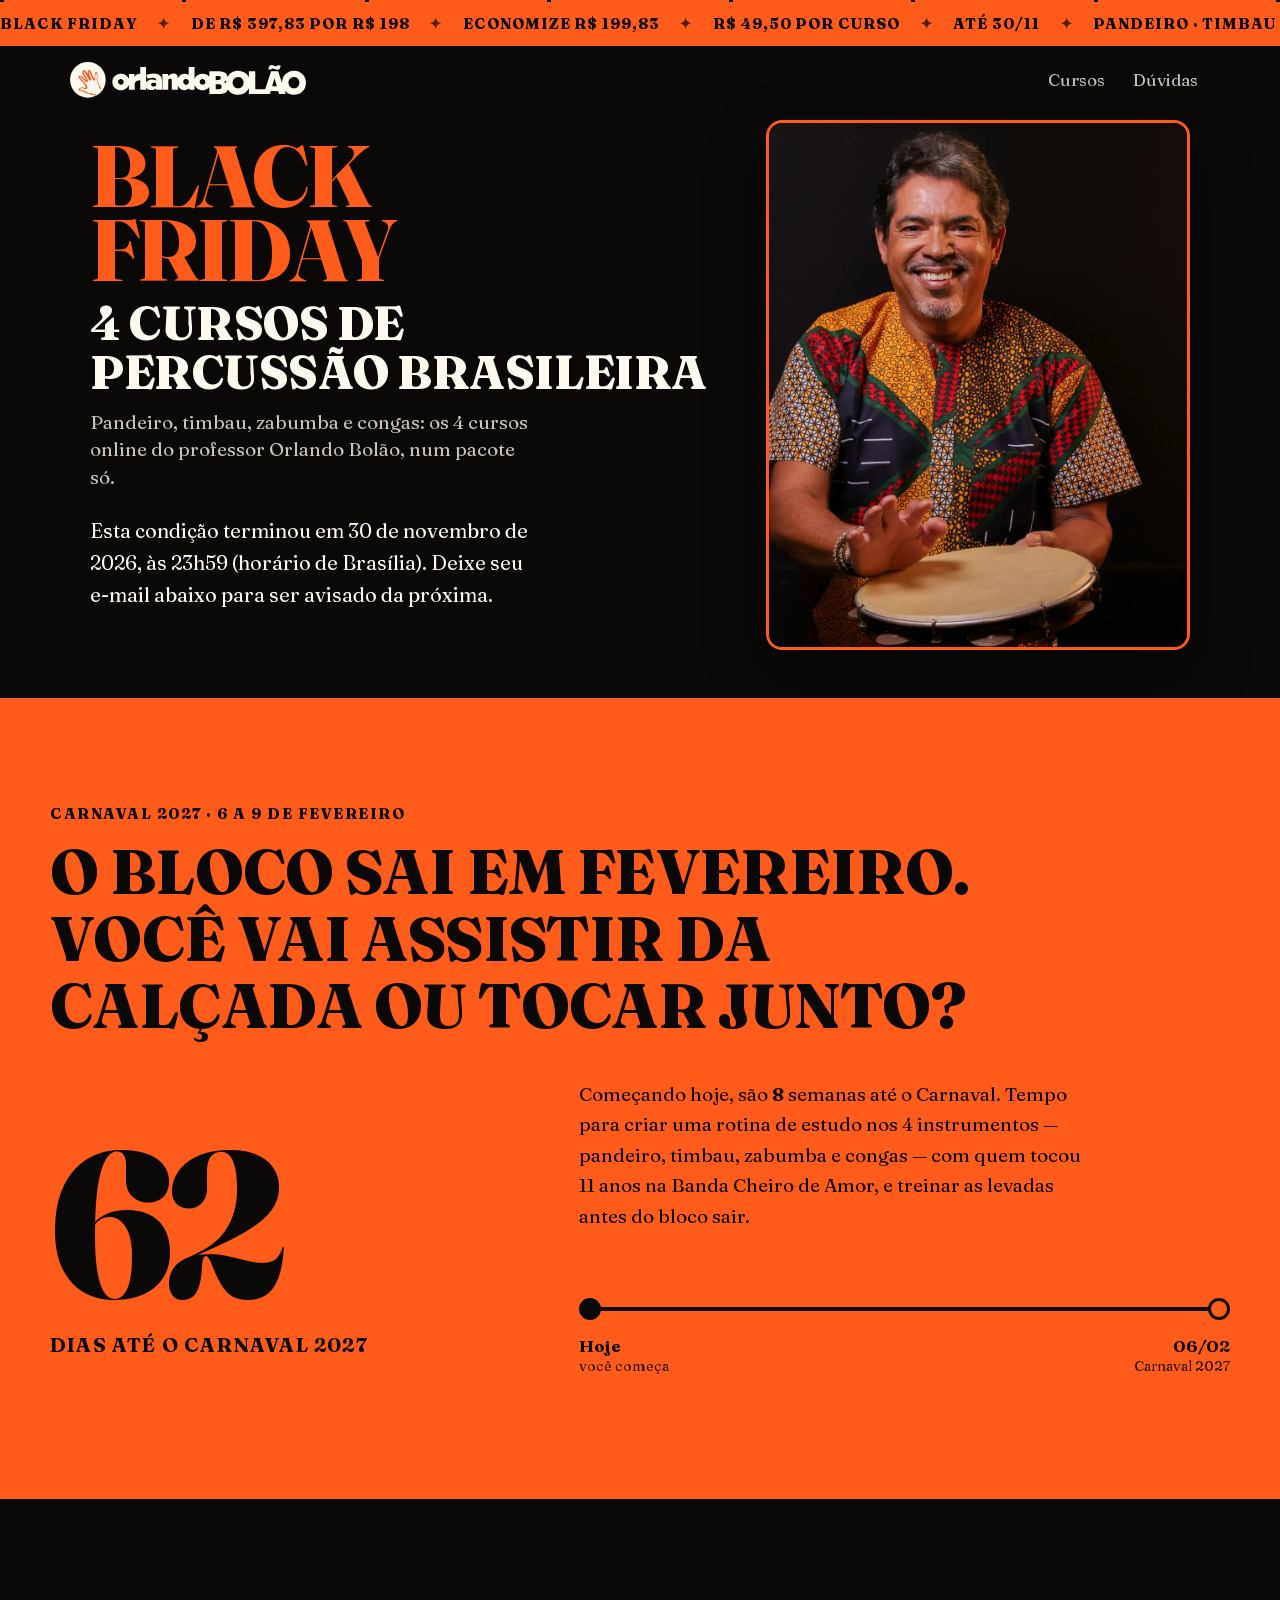
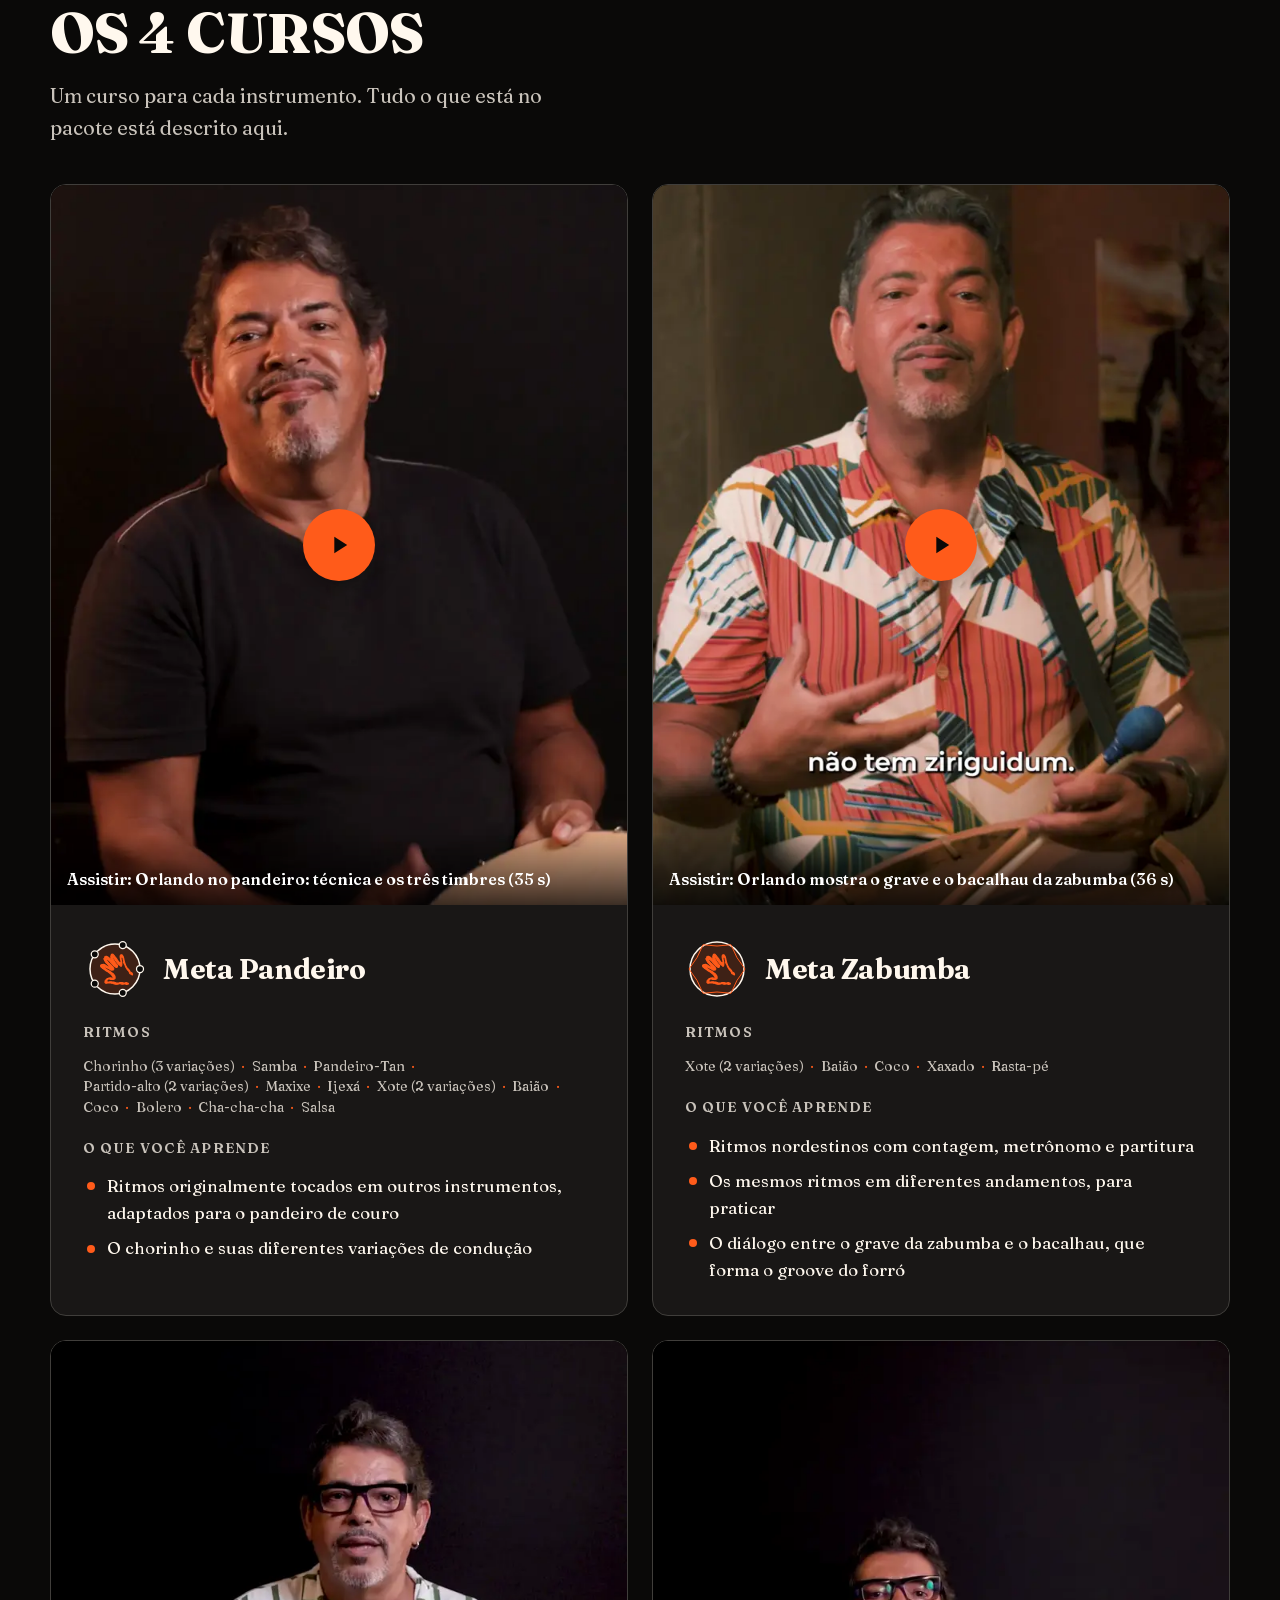
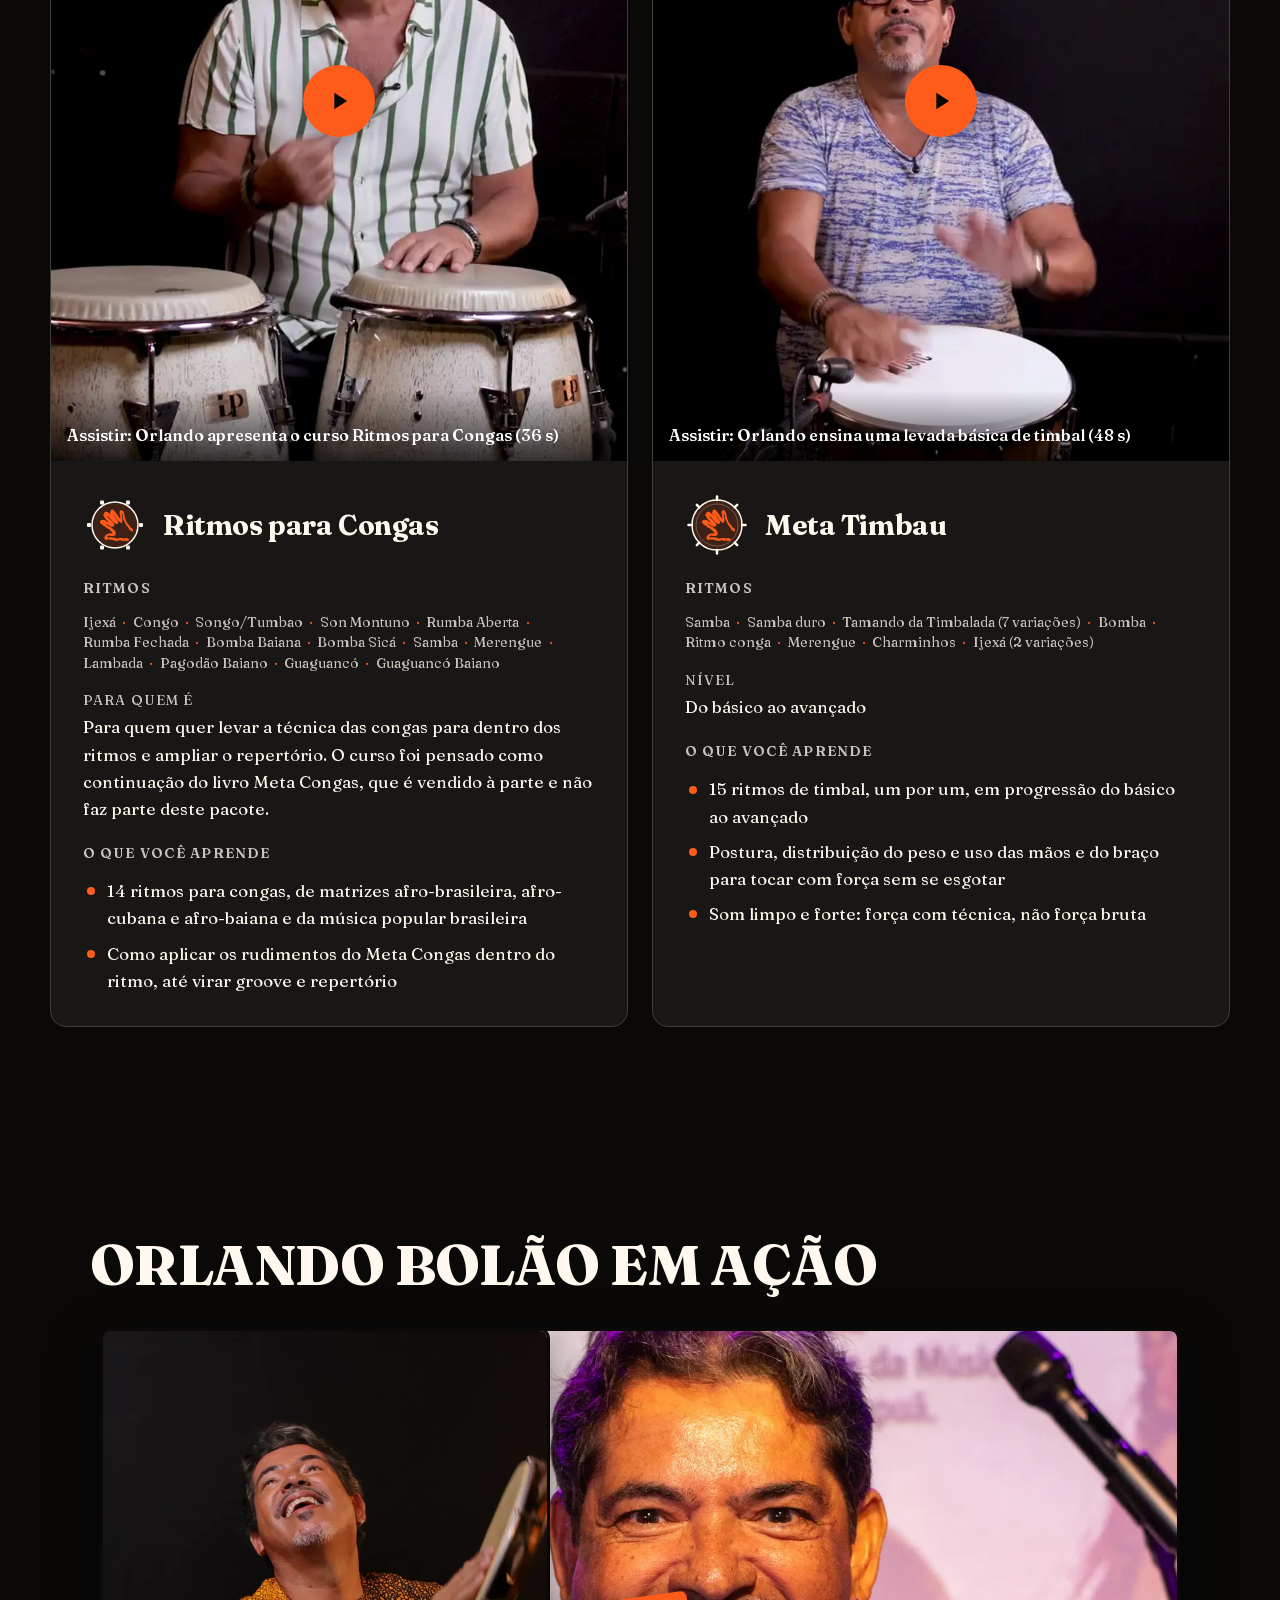
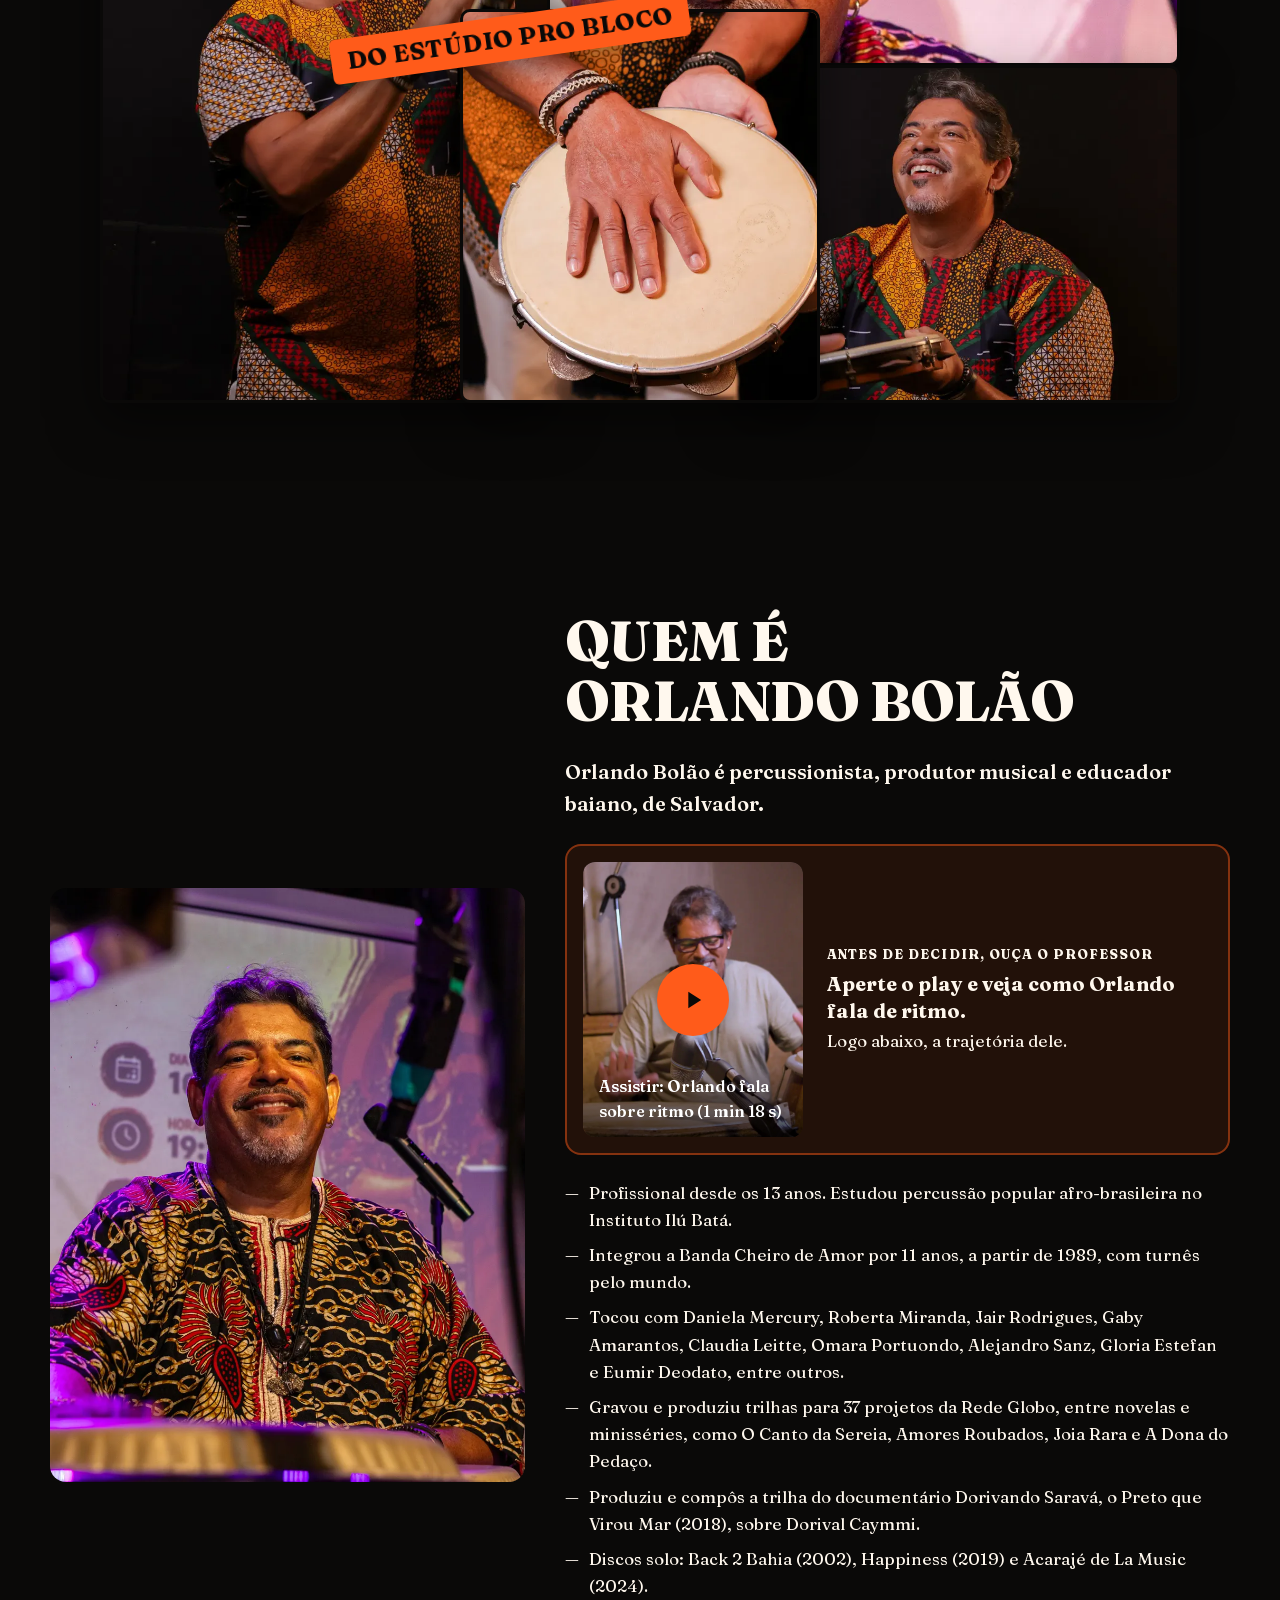
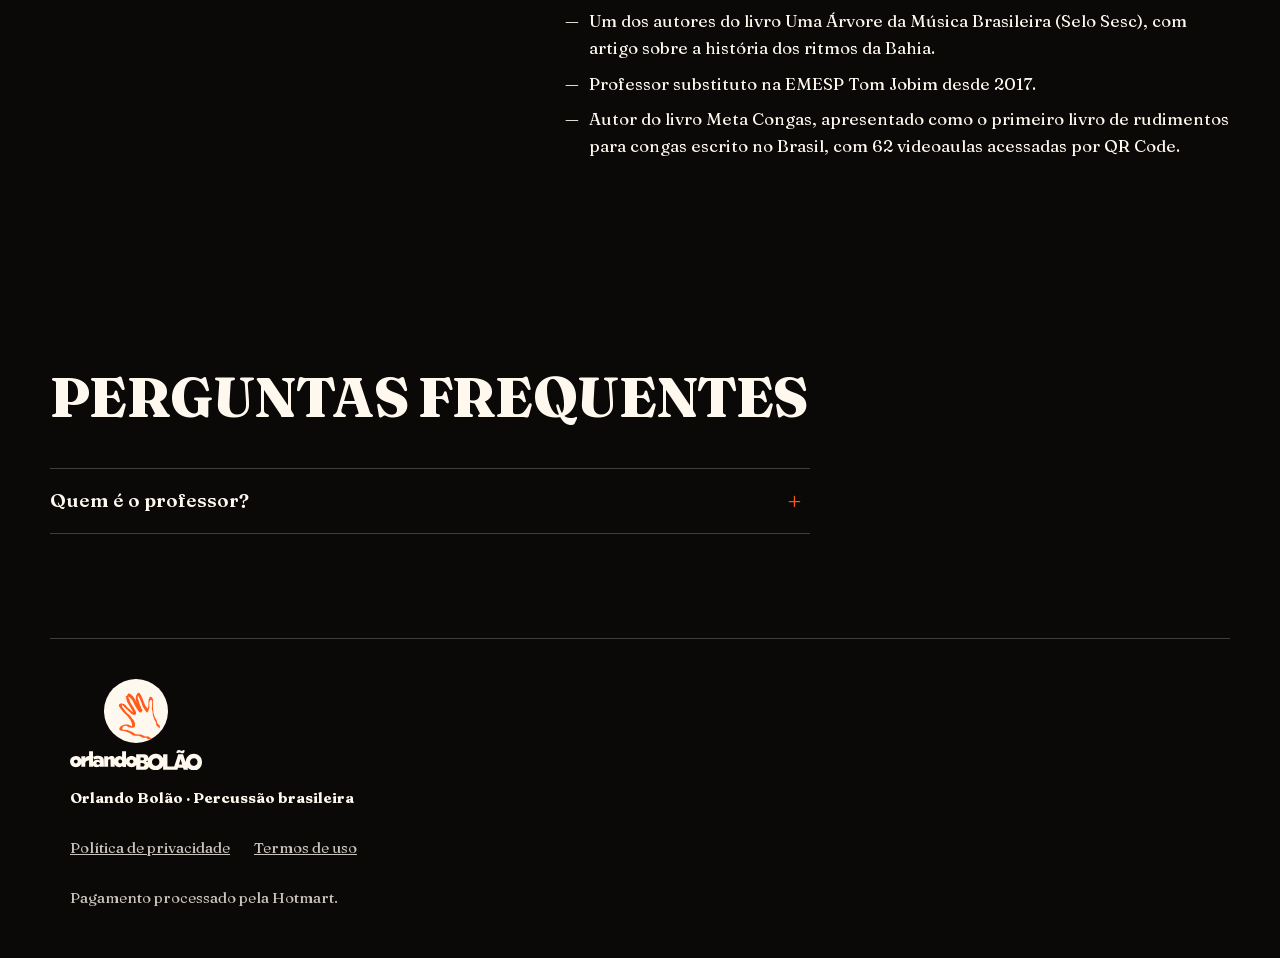
==== commit d3e6d00b: "Teste: mão do logotipo sobre o desenho de cada instrumento nos cartões dos cursos Co-Authored-By: Cl" ====
--- a/blackfriday-b/index.html
+++ b/blackfriday-b/index.html
@@ -185,7 +185,7 @@
   </button>
 </div></div>
   <div class="curso-corpo">
-  <header class="curso-topo"><svg class="pele pele-pandeiro" viewBox="-4 -4 128 128" width="56" height="56" aria-hidden="true" focusable="false"><circle cx="60" cy="60" r="50" class="p-pele"/><circle cx="60" cy="60" r="50" class="p-aro" /><circle cx="110.0" cy="60.0" r="7" class="p-platinela"/><circle cx="75.5" cy="107.6" r="7" class="p-platinela"/><circle cx="19.5" cy="89.4" r="7" class="p-platinela"/><circle cx="19.5" cy="30.6" r="7" class="p-platinela"/><circle cx="75.5" cy="12.4" r="7" class="p-platinela"/></svg><h3>Meta Pandeiro</h3></header>
+  <header class="curso-topo"><svg class="pele pele-pandeiro pele-mao" viewBox="-4 -4 128 128" width="64" height="64" aria-hidden="true" focusable="false"><circle cx="60" cy="60" r="50" class="p-pele"/><circle cx="60" cy="60" r="50" class="p-aro" /><circle cx="110.0" cy="60.0" r="7" class="p-platinela"/><circle cx="75.5" cy="107.6" r="7" class="p-platinela"/><circle cx="19.5" cy="89.4" r="7" class="p-platinela"/><circle cx="19.5" cy="30.6" r="7" class="p-platinela"/><circle cx="75.5" cy="12.4" r="7" class="p-platinela"/><g class="p-mao" transform="translate(63 62) rotate(-14) scale(0.07612) translate(-1123 -902)"><g transform="translate(0 1868) scale(0.1 -0.1)"><path d="M11021 13983 c-60 -24 -251 -238 -279 -312 -3 -9 -22 -43 -42 -76 -20 -33 -43 -78 -50 -100 -7 -22 -21 -57 -31 -77 -12 -23 -19 -59 -19 -95 0 -32 -7 -115 -15 -184 -29 -266 -30 -380 0 -524 14 -71 33 -140 41 -153 16 -24 74 -215 74 -243 0 -9 10 -28 21 -43 12 -15 19 -30 15 -33 -9 -9 -36 18 -36 36 0 10 -11 28 -24 40 -13 13 -27 34 -31 48 -3 14 -16 40 -29 57 -30 40 -106 191 -106 210 0 42 -106 260 -165 341 -12 17 -25 38 -28 47 -9 24 -102 163 -146 217 -41 50 -52 67 -98 138 -18 27 -63 77 -100 110 -38 33 -133 124 -213 201 -116 113 -159 148 -215 176 -175 87 -298 108 -364 62 -20 -14 -42 -26 -47 -26 -26 0 -88 -96 -98 -152 -5 -27 -17 -45 -41 -64 -23 -17 -35 -35 -35 -50 0 -35 -52 -144 -69 -144 -8 0 -22 7 -32 16 -26 23 -56 9 -88 -41 -22 -35 -30 -41 -45 -33 -39 22 -64 -59 -35 -115 19 -36 62 -77 81 -77 33 0 44 -44 18 -77 -26 -33 -22 -89 14 -168 15 -34 21 -62 18 -88 -3 -27 3 -55 22 -96 17 -39 26 -76 26 -110 0 -39 9 -71 39 -134 22 -45 42 -104 46 -130 6 -43 61 -167 86 -191 5 -6 9 -16 9 -23 0 -13 24 -51 147 -240 29 -44 53 -84 53 -87 0 -3 25 -42 55 -88 30 -45 55 -86 55 -91 0 -5 20 -39 44 -76 24 -36 51 -81 60 -98 9 -18 29 -47 45 -65 28 -32 79 -117 149 -248 19 -36 44 -77 56 -92 12 -14 32 -45 46 -69 14 -23 35 -57 47 -76 13 -18 25 -46 29 -61 7 -32 50 -119 73 -147 10 -11 27 -47 40 -80 24 -63 42 -104 66 -145 20 -33 15 -75 -7 -75 -10 0 -80 57 -155 127 -271 250 -477 434 -552 494 -119 95 -417 402 -507 523 -63 84 -251 279 -278 287 -12 4 -61 26 -109 50 -49 24 -99 44 -112 44 -14 0 -59 11 -101 25 -42 14 -100 25 -128 25 -28 0 -91 9 -140 20 -110 24 -140 25 -191 1 -22 -10 -59 -21 -83 -25 -174 -27 -268 -186 -216 -366 8 -30 19 -79 24 -108 5 -30 15 -61 22 -70 8 -10 31 -51 52 -92 21 -41 55 -95 75 -120 21 -25 52 -70 71 -100 19 -30 60 -82 90 -115 31 -33 77 -89 103 -125 158 -220 412 -511 547 -625 26 -22 70 -67 98 -101 50 -60 75 -83 151 -139 23 -16 48 -39 56 -51 8 -12 47 -49 87 -82 90 -75 260 -262 328 -362 28 -41 85 -120 126 -175 41 -55 91 -125 111 -155 20 -30 51 -67 68 -82 55 -47 105 -130 110 -181 5 -55 30 -107 91 -190 24 -34 44 -70 44 -80 0 -11 9 -36 20 -56 21 -39 80 -214 80 -238 0 -8 9 -27 19 -42 11 -15 22 -45 26 -66 3 -22 18 -64 32 -93 25 -51 26 -58 20 -175 -12 -225 -47 -264 -171 -188 -18 12 -40 21 -49 21 -21 0 -82 36 -137 81 -25 20 -61 45 -80 54 -19 10 -64 37 -100 61 -103 68 -204 84 -532 84 -242 0 -263 -1 -292 -20 -23 -14 -64 -22 -143 -30 -140 -13 -282 -63 -328 -116 -12 -13 -69 -52 -180 -122 -201 -127 -251 -175 -289 -278 -16 -44 -38 -89 -48 -101 -11 -11 -22 -41 -25 -65 -3 -23 -12 -55 -19 -70 -27 -53 -1 -118 87 -221 102 -120 171 -147 370 -144 101 1 149 -3 194 -16 33 -10 117 -22 187 -27 90 -7 138 -15 165 -29 22 -11 72 -22 118 -26 53 -5 89 -13 107 -26 14 -10 37 -19 51 -19 13 0 36 -9 50 -20 14 -11 61 -34 104 -51 43 -16 96 -38 118 -49 22 -10 64 -24 94 -30 30 -6 59 -14 65 -19 6 -4 25 -11 41 -15 17 -4 77 -37 133 -72 111 -70 156 -97 212 -126 19 -10 52 -30 72 -45 77 -59 131 -100 219 -169 68 -55 101 -73 133 -78 23 -4 53 -13 67 -20 14 -7 50 -19 80 -26 30 -7 74 -19 99 -27 25 -8 99 -19 165 -24 66 -5 149 -12 184 -15 35 -4 134 -1 220 6 161 13 189 11 291 -24 75 -25 173 -56 211 -66 84 -22 336 -154 387 -202 80 -77 153 -91 497 -93 l271 -2 57 -33 c32 -18 70 -48 84 -67 15 -19 58 -52 97 -74 39 -22 94 -54 121 -72 73 -46 231 -53 299 -13 62 36 119 31 87 -8 -36 -43 49 -33 119 15 63 43 67 48 48 67 -9 9 -8 16 5 30 39 43 17 81 -78 127 -41 21 -103 62 -136 91 -56 51 -221 164 -290 200 -36 18 -104 13 -219 -19 -56 -15 -105 -20 -195 -20 -140 0 -182 12 -253 72 -59 50 -259 154 -377 197 -49 17 -108 39 -130 48 -22 8 -51 15 -65 16 -14 0 -40 9 -58 20 -33 20 -43 22 -268 41 -97 8 -143 7 -174 -1 -78 -21 -199 -18 -257 8 -46 20 -66 22 -190 20 -167 -2 -195 8 -343 123 -52 41 -118 90 -146 109 -161 110 -225 150 -239 150 -9 0 -43 22 -78 49 -77 60 -129 87 -187 96 -25 4 -62 15 -83 26 -21 10 -52 19 -70 19 -20 0 -47 10 -67 25 -19 14 -46 25 -60 25 -14 0 -35 7 -46 15 -81 56 -291 135 -362 135 -12 0 -49 9 -80 19 -32 11 -115 25 -186 31 -71 6 -172 20 -225 31 -53 11 -149 22 -213 24 -136 4 -126 0 -206 87 -93 101 -96 162 -16 323 56 112 104 171 182 221 32 20 69 45 84 55 56 39 117 52 238 50 152 -3 191 -13 277 -71 40 -28 75 -50 79 -50 3 0 35 -20 70 -45 36 -25 77 -48 91 -51 15 -4 42 -18 61 -31 19 -12 40 -23 47 -23 7 0 32 -9 56 -20 24 -11 59 -20 76 -20 18 0 60 -9 93 -21 32 -11 94 -24 137 -28 43 -4 93 -15 110 -25 40 -20 134 -21 173 -1 16 8 61 17 102 21 85 7 241 53 313 92 55 30 75 59 75 113 0 20 7 55 15 78 52 149 70 388 35 480 -12 29 -28 83 -36 120 -8 36 -25 82 -38 101 -15 23 -25 57 -28 97 -5 49 -13 72 -45 120 -22 32 -43 74 -47 94 -3 20 -26 65 -51 100 -25 35 -45 69 -45 75 0 18 -42 52 -90 73 -45 20 -67 43 -125 132 -16 25 -48 68 -70 95 -22 27 -58 76 -80 109 -106 164 -392 480 -540 595 -51 40 -470 455 -553 549 -75 85 -132 158 -132 171 0 5 -25 38 -56 72 -31 35 -71 84 -88 109 -17 26 -68 92 -113 148 -219 269 -309 473 -288 652 14 123 54 119 155 -16 21 -27 50 -61 65 -75 15 -14 55 -61 90 -105 34 -44 84 -100 111 -124 27 -25 79 -80 115 -124 36 -43 79 -86 95 -96 16 -10 56 -43 89 -75 33 -31 80 -71 105 -89 24 -17 76 -64 115 -102 38 -39 93 -88 120 -110 49 -38 77 -64 315 -285 126 -116 306 -299 349 -354 36 -45 112 -109 160 -133 20 -10 48 -26 64 -36 19 -13 64 -22 145 -31 64 -7 127 -17 139 -24 72 -39 325 58 376 145 22 38 26 144 11 268 -8 65 -18 94 -52 153 -23 41 -42 76 -42 78 0 11 -80 173 -89 178 -5 4 -13 21 -16 39 -8 37 -28 73 -96 174 -27 39 -49 76 -49 83 0 6 -11 28 -25 48 -14 20 -25 42 -25 48 0 14 -54 102 -134 219 -32 47 -70 107 -84 133 -14 26 -40 64 -58 86 -18 21 -42 57 -54 80 -12 22 -34 64 -50 91 -16 28 -34 61 -41 75 -7 14 -29 45 -48 69 -43 54 -75 104 -96 151 -25 55 -54 109 -103 188 -32 53 -46 88 -52 130 -4 31 -17 77 -28 102 -12 25 -22 63 -22 86 0 30 -8 53 -31 83 -26 37 -31 53 -33 114 -3 93 -34 159 -92 200 -24 17 -48 44 -54 60 -5 17 -24 52 -41 79 l-32 49 18 39 c17 38 17 79 0 123 -6 13 -2 17 16 17 46 0 111 -44 213 -143 57 -56 147 -142 200 -192 53 -49 107 -104 119 -121 12 -17 47 -65 78 -105 114 -152 247 -358 284 -439 21 -47 43 -92 51 -100 12 -14 23 -41 64 -155 10 -27 33 -77 52 -110 19 -34 40 -75 46 -93 6 -17 24 -51 40 -74 38 -55 102 -176 102 -192 0 -19 67 -143 105 -196 18 -25 40 -61 49 -80 29 -64 76 -142 122 -204 25 -34 74 -106 109 -161 119 -187 241 -351 290 -391 20 -16 69 -59 109 -96 88 -80 160 -118 236 -125 53 -5 58 -3 100 32 51 43 86 90 96 130 4 15 27 53 52 83 50 61 92 155 92 204 0 22 -12 51 -35 83 -44 62 -95 140 -117 180 -35 64 -88 178 -88 191 0 7 -11 34 -25 60 -14 26 -25 55 -25 64 0 16 -21 67 -71 176 -10 22 -19 48 -19 58 0 9 -11 34 -25 54 -14 20 -25 44 -25 52 0 8 -8 31 -19 50 -10 19 -22 50 -26 69 -4 19 -16 48 -26 65 -10 17 -19 38 -19 46 0 8 -10 33 -21 55 -12 22 -28 63 -35 90 -18 71 -53 165 -70 189 -8 11 -14 39 -14 61 -1 22 -10 65 -21 95 -11 30 -25 78 -30 107 -5 28 -18 72 -29 98 -11 26 -20 54 -20 63 0 10 -11 37 -24 62 -28 54 -76 190 -76 217 0 11 -9 53 -20 94 -21 79 -29 369 -11 398 23 35 130 -63 175 -160 9 -19 27 -52 40 -74 14 -22 35 -60 48 -85 13 -25 41 -69 61 -99 20 -29 37 -58 37 -65 0 -6 12 -33 25 -61 14 -27 25 -57 25 -65 0 -8 9 -29 19 -46 10 -17 22 -51 26 -75 8 -48 35 -107 70 -154 12 -16 25 -43 29 -60 4 -16 15 -48 25 -70 19 -41 32 -74 58 -155 8 -25 34 -85 57 -135 64 -135 87 -195 97 -245 4 -25 17 -71 28 -102 12 -32 21 -65 21 -75 0 -10 31 -81 69 -158 39 -77 75 -160 81 -185 7 -25 31 -74 54 -110 24 -36 77 -119 119 -185 42 -66 93 -142 113 -169 21 -27 62 -85 91 -130 30 -44 65 -92 78 -106 37 -41 125 -162 125 -174 0 -6 9 -22 20 -36 11 -14 20 -32 20 -41 0 -15 35 -68 74 -111 22 -25 66 -7 111 45 20 23 63 71 96 107 60 66 102 146 115 220 3 19 15 51 26 70 13 22 22 61 25 110 3 41 14 91 23 110 79 160 116 509 90 835 -29 351 40 672 175 823 49 55 76 64 111 37 10 -8 40 -17 66 -21 72 -10 149 -82 171 -161 25 -90 32 -296 11 -358 -20 -63 -29 -322 -17 -520 10 -152 0 -230 -34 -267 -29 -32 -24 -440 6 -516 12 -29 21 -61 21 -70 0 -10 11 -33 23 -52 15 -22 26 -57 30 -95 3 -33 15 -85 25 -115 18 -52 23 -101 38 -370 7 -142 33 -297 55 -340 11 -19 19 -44 19 -55 0 -11 11 -42 25 -70 13 -27 25 -59 25 -70 0 -11 9 -33 19 -49 12 -17 23 -57 27 -95 3 -36 13 -79 21 -95 19 -37 51 -127 69 -196 14 -49 37 -106 68 -165 5 -11 17 -34 26 -51 9 -17 26 -44 38 -59 12 -15 22 -34 22 -42 0 -31 88 -180 158 -267 57 -71 70 -123 82 -351 7 -122 17 -209 25 -225 7 -14 16 -40 20 -58 4 -21 21 -44 47 -65 113 -90 268 -245 268 -266 0 -4 20 -20 44 -35 25 -16 68 -54 95 -86 75 -87 125 -89 161 -7 24 56 19 157 -10 194 -25 33 -25 47 4 108 20 44 21 54 10 80 -7 17 -20 51 -29 77 -14 42 -21 49 -55 58 -23 6 -49 24 -65 43 -15 17 -50 52 -79 77 -29 25 -103 97 -164 162 l-112 116 0 150 c0 137 -2 153 -23 193 -13 24 -38 82 -56 129 -18 47 -45 107 -58 135 -27 52 -31 58 -113 164 -28 35 -50 71 -50 79 0 8 -22 54 -50 102 -27 48 -50 94 -50 101 0 8 -8 28 -18 44 -10 17 -22 44 -26 60 -4 17 -14 37 -22 46 -8 9 -21 47 -28 85 -8 38 -21 89 -30 113 -9 24 -16 53 -16 65 0 11 -7 34 -16 51 -8 16 -20 52 -25 80 -5 27 -21 73 -34 100 -51 108 -53 121 -59 340 -4 165 -9 226 -25 285 -11 41 -22 102 -26 135 -3 33 -13 83 -22 112 -14 48 -14 56 1 93 15 37 15 69 4 336 -9 241 -9 313 2 388 13 93 16 683 4 831 -6 74 -42 202 -74 271 -11 22 -20 45 -20 51 0 63 -174 275 -237 288 -15 3 -56 13 -90 21 -110 25 -138 15 -207 -74 -88 -115 -146 -231 -174 -347 -61 -255 -65 -295 -69 -810 -4 -357 -8 -486 -17 -505 -7 -14 -27 -52 -45 -85 -25 -47 -34 -79 -40 -145 -8 -83 -48 -190 -71 -190 -5 0 -24 18 -42 41 -18 23 -51 62 -73 88 -23 26 -54 68 -70 94 -17 26 -60 88 -97 138 -38 49 -68 96 -68 103 0 8 -7 20 -17 27 -9 8 -22 28 -30 44 -7 17 -27 53 -43 80 -47 79 -100 192 -100 213 0 11 -8 30 -18 43 -27 34 -70 133 -78 177 -4 20 -17 58 -30 84 -13 26 -24 54 -24 63 0 19 -35 121 -70 205 -14 36 -39 99 -55 140 -15 41 -49 125 -76 186 -27 61 -49 116 -49 122 0 6 -20 51 -45 101 -25 50 -45 96 -45 102 0 16 -42 113 -101 235 -27 55 -49 104 -49 109 0 4 -15 31 -34 60 -19 28 -45 71 -59 96 -103 190 -205 328 -242 329 -6 0 -18 9 -28 20 -17 20 -146 29 -186 13z m-2074 -638 c8 -22 -6 -33 -17 -15 -13 20 -12 30 0 30 6 0 13 -7 17 -15z" vector-effect="non-scaling-stroke"/></g></g></svg><h3>Meta Pandeiro</h3></header>
   <h4>Ritmos</h4><ul class="ritmos"><li>Chorinho (3 variações)</li><li>Samba</li><li>Pandeiro-Tan</li><li>Partido-alto (2 variações)</li><li>Maxixe</li><li>Ijexá</li><li>Xote (2 variações)</li><li>Baião</li><li>Coco</li><li>Bolero</li><li>Cha-cha-cha</li><li>Salsa</li></ul><h4>O que você aprende</h4><ul class="aprende"><li>Ritmos originalmente tocados em outros instrumentos, adaptados para o pandeiro de couro</li><li>O chorinho e suas diferentes variações de condução</li></ul>
   </div>
 </article>
@@ -197,7 +197,7 @@
   </button>
 </div></div>
   <div class="curso-corpo">
-  <header class="curso-topo"><svg class="pele pele-zabumba" viewBox="-4 -4 128 128" width="56" height="56" aria-hidden="true" focusable="false"><circle cx="60" cy="60" r="54" class="p-pele"/><circle cx="60" cy="60" r="54" class="p-aro"/><path d="M116.0 60.0L99.8 83.0L88.0 108.5L60.0 106.0L32.0 108.5L20.2 83.0L4.0 60.0L20.2 37.0L32.0 11.5L60.0 14.0L88.0 11.5L99.8 37.0Z" class="p-corda"/></svg><h3>Meta Zabumba</h3></header>
+  <header class="curso-topo"><svg class="pele pele-zabumba pele-mao" viewBox="-4 -4 128 128" width="64" height="64" aria-hidden="true" focusable="false"><circle cx="60" cy="60" r="54" class="p-pele"/><circle cx="60" cy="60" r="54" class="p-aro"/><path d="M116.0 60.0L99.8 83.0L88.0 108.5L60.0 106.0L32.0 108.5L20.2 83.0L4.0 60.0L20.2 37.0L32.0 11.5L60.0 14.0L88.0 11.5L99.8 37.0Z" class="p-corda"/><g class="p-mao" transform="translate(63 62) rotate(-14) scale(0.07612) translate(-1123 -902)"><g transform="translate(0 1868) scale(0.1 -0.1)"><path d="M11021 13983 c-60 -24 -251 -238 -279 -312 -3 -9 -22 -43 -42 -76 -20 -33 -43 -78 -50 -100 -7 -22 -21 -57 -31 -77 -12 -23 -19 -59 -19 -95 0 -32 -7 -115 -15 -184 -29 -266 -30 -380 0 -524 14 -71 33 -140 41 -153 16 -24 74 -215 74 -243 0 -9 10 -28 21 -43 12 -15 19 -30 15 -33 -9 -9 -36 18 -36 36 0 10 -11 28 -24 40 -13 13 -27 34 -31 48 -3 14 -16 40 -29 57 -30 40 -106 191 -106 210 0 42 -106 260 -165 341 -12 17 -25 38 -28 47 -9 24 -102 163 -146 217 -41 50 -52 67 -98 138 -18 27 -63 77 -100 110 -38 33 -133 124 -213 201 -116 113 -159 148 -215 176 -175 87 -298 108 -364 62 -20 -14 -42 -26 -47 -26 -26 0 -88 -96 -98 -152 -5 -27 -17 -45 -41 -64 -23 -17 -35 -35 -35 -50 0 -35 -52 -144 -69 -144 -8 0 -22 7 -32 16 -26 23 -56 9 -88 -41 -22 -35 -30 -41 -45 -33 -39 22 -64 -59 -35 -115 19 -36 62 -77 81 -77 33 0 44 -44 18 -77 -26 -33 -22 -89 14 -168 15 -34 21 -62 18 -88 -3 -27 3 -55 22 -96 17 -39 26 -76 26 -110 0 -39 9 -71 39 -134 22 -45 42 -104 46 -130 6 -43 61 -167 86 -191 5 -6 9 -16 9 -23 0 -13 24 -51 147 -240 29 -44 53 -84 53 -87 0 -3 25 -42 55 -88 30 -45 55 -86 55 -91 0 -5 20 -39 44 -76 24 -36 51 -81 60 -98 9 -18 29 -47 45 -65 28 -32 79 -117 149 -248 19 -36 44 -77 56 -92 12 -14 32 -45 46 -69 14 -23 35 -57 47 -76 13 -18 25 -46 29 -61 7 -32 50 -119 73 -147 10 -11 27 -47 40 -80 24 -63 42 -104 66 -145 20 -33 15 -75 -7 -75 -10 0 -80 57 -155 127 -271 250 -477 434 -552 494 -119 95 -417 402 -507 523 -63 84 -251 279 -278 287 -12 4 -61 26 -109 50 -49 24 -99 44 -112 44 -14 0 -59 11 -101 25 -42 14 -100 25 -128 25 -28 0 -91 9 -140 20 -110 24 -140 25 -191 1 -22 -10 -59 -21 -83 -25 -174 -27 -268 -186 -216 -366 8 -30 19 -79 24 -108 5 -30 15 -61 22 -70 8 -10 31 -51 52 -92 21 -41 55 -95 75 -120 21 -25 52 -70 71 -100 19 -30 60 -82 90 -115 31 -33 77 -89 103 -125 158 -220 412 -511 547 -625 26 -22 70 -67 98 -101 50 -60 75 -83 151 -139 23 -16 48 -39 56 -51 8 -12 47 -49 87 -82 90 -75 260 -262 328 -362 28 -41 85 -120 126 -175 41 -55 91 -125 111 -155 20 -30 51 -67 68 -82 55 -47 105 -130 110 -181 5 -55 30 -107 91 -190 24 -34 44 -70 44 -80 0 -11 9 -36 20 -56 21 -39 80 -214 80 -238 0 -8 9 -27 19 -42 11 -15 22 -45 26 -66 3 -22 18 -64 32 -93 25 -51 26 -58 20 -175 -12 -225 -47 -264 -171 -188 -18 12 -40 21 -49 21 -21 0 -82 36 -137 81 -25 20 -61 45 -80 54 -19 10 -64 37 -100 61 -103 68 -204 84 -532 84 -242 0 -263 -1 -292 -20 -23 -14 -64 -22 -143 -30 -140 -13 -282 -63 -328 -116 -12 -13 -69 -52 -180 -122 -201 -127 -251 -175 -289 -278 -16 -44 -38 -89 -48 -101 -11 -11 -22 -41 -25 -65 -3 -23 -12 -55 -19 -70 -27 -53 -1 -118 87 -221 102 -120 171 -147 370 -144 101 1 149 -3 194 -16 33 -10 117 -22 187 -27 90 -7 138 -15 165 -29 22 -11 72 -22 118 -26 53 -5 89 -13 107 -26 14 -10 37 -19 51 -19 13 0 36 -9 50 -20 14 -11 61 -34 104 -51 43 -16 96 -38 118 -49 22 -10 64 -24 94 -30 30 -6 59 -14 65 -19 6 -4 25 -11 41 -15 17 -4 77 -37 133 -72 111 -70 156 -97 212 -126 19 -10 52 -30 72 -45 77 -59 131 -100 219 -169 68 -55 101 -73 133 -78 23 -4 53 -13 67 -20 14 -7 50 -19 80 -26 30 -7 74 -19 99 -27 25 -8 99 -19 165 -24 66 -5 149 -12 184 -15 35 -4 134 -1 220 6 161 13 189 11 291 -24 75 -25 173 -56 211 -66 84 -22 336 -154 387 -202 80 -77 153 -91 497 -93 l271 -2 57 -33 c32 -18 70 -48 84 -67 15 -19 58 -52 97 -74 39 -22 94 -54 121 -72 73 -46 231 -53 299 -13 62 36 119 31 87 -8 -36 -43 49 -33 119 15 63 43 67 48 48 67 -9 9 -8 16 5 30 39 43 17 81 -78 127 -41 21 -103 62 -136 91 -56 51 -221 164 -290 200 -36 18 -104 13 -219 -19 -56 -15 -105 -20 -195 -20 -140 0 -182 12 -253 72 -59 50 -259 154 -377 197 -49 17 -108 39 -130 48 -22 8 -51 15 -65 16 -14 0 -40 9 -58 20 -33 20 -43 22 -268 41 -97 8 -143 7 -174 -1 -78 -21 -199 -18 -257 8 -46 20 -66 22 -190 20 -167 -2 -195 8 -343 123 -52 41 -118 90 -146 109 -161 110 -225 150 -239 150 -9 0 -43 22 -78 49 -77 60 -129 87 -187 96 -25 4 -62 15 -83 26 -21 10 -52 19 -70 19 -20 0 -47 10 -67 25 -19 14 -46 25 -60 25 -14 0 -35 7 -46 15 -81 56 -291 135 -362 135 -12 0 -49 9 -80 19 -32 11 -115 25 -186 31 -71 6 -172 20 -225 31 -53 11 -149 22 -213 24 -136 4 -126 0 -206 87 -93 101 -96 162 -16 323 56 112 104 171 182 221 32 20 69 45 84 55 56 39 117 52 238 50 152 -3 191 -13 277 -71 40 -28 75 -50 79 -50 3 0 35 -20 70 -45 36 -25 77 -48 91 -51 15 -4 42 -18 61 -31 19 -12 40 -23 47 -23 7 0 32 -9 56 -20 24 -11 59 -20 76 -20 18 0 60 -9 93 -21 32 -11 94 -24 137 -28 43 -4 93 -15 110 -25 40 -20 134 -21 173 -1 16 8 61 17 102 21 85 7 241 53 313 92 55 30 75 59 75 113 0 20 7 55 15 78 52 149 70 388 35 480 -12 29 -28 83 -36 120 -8 36 -25 82 -38 101 -15 23 -25 57 -28 97 -5 49 -13 72 -45 120 -22 32 -43 74 -47 94 -3 20 -26 65 -51 100 -25 35 -45 69 -45 75 0 18 -42 52 -90 73 -45 20 -67 43 -125 132 -16 25 -48 68 -70 95 -22 27 -58 76 -80 109 -106 164 -392 480 -540 595 -51 40 -470 455 -553 549 -75 85 -132 158 -132 171 0 5 -25 38 -56 72 -31 35 -71 84 -88 109 -17 26 -68 92 -113 148 -219 269 -309 473 -288 652 14 123 54 119 155 -16 21 -27 50 -61 65 -75 15 -14 55 -61 90 -105 34 -44 84 -100 111 -124 27 -25 79 -80 115 -124 36 -43 79 -86 95 -96 16 -10 56 -43 89 -75 33 -31 80 -71 105 -89 24 -17 76 -64 115 -102 38 -39 93 -88 120 -110 49 -38 77 -64 315 -285 126 -116 306 -299 349 -354 36 -45 112 -109 160 -133 20 -10 48 -26 64 -36 19 -13 64 -22 145 -31 64 -7 127 -17 139 -24 72 -39 325 58 376 145 22 38 26 144 11 268 -8 65 -18 94 -52 153 -23 41 -42 76 -42 78 0 11 -80 173 -89 178 -5 4 -13 21 -16 39 -8 37 -28 73 -96 174 -27 39 -49 76 -49 83 0 6 -11 28 -25 48 -14 20 -25 42 -25 48 0 14 -54 102 -134 219 -32 47 -70 107 -84 133 -14 26 -40 64 -58 86 -18 21 -42 57 -54 80 -12 22 -34 64 -50 91 -16 28 -34 61 -41 75 -7 14 -29 45 -48 69 -43 54 -75 104 -96 151 -25 55 -54 109 -103 188 -32 53 -46 88 -52 130 -4 31 -17 77 -28 102 -12 25 -22 63 -22 86 0 30 -8 53 -31 83 -26 37 -31 53 -33 114 -3 93 -34 159 -92 200 -24 17 -48 44 -54 60 -5 17 -24 52 -41 79 l-32 49 18 39 c17 38 17 79 0 123 -6 13 -2 17 16 17 46 0 111 -44 213 -143 57 -56 147 -142 200 -192 53 -49 107 -104 119 -121 12 -17 47 -65 78 -105 114 -152 247 -358 284 -439 21 -47 43 -92 51 -100 12 -14 23 -41 64 -155 10 -27 33 -77 52 -110 19 -34 40 -75 46 -93 6 -17 24 -51 40 -74 38 -55 102 -176 102 -192 0 -19 67 -143 105 -196 18 -25 40 -61 49 -80 29 -64 76 -142 122 -204 25 -34 74 -106 109 -161 119 -187 241 -351 290 -391 20 -16 69 -59 109 -96 88 -80 160 -118 236 -125 53 -5 58 -3 100 32 51 43 86 90 96 130 4 15 27 53 52 83 50 61 92 155 92 204 0 22 -12 51 -35 83 -44 62 -95 140 -117 180 -35 64 -88 178 -88 191 0 7 -11 34 -25 60 -14 26 -25 55 -25 64 0 16 -21 67 -71 176 -10 22 -19 48 -19 58 0 9 -11 34 -25 54 -14 20 -25 44 -25 52 0 8 -8 31 -19 50 -10 19 -22 50 -26 69 -4 19 -16 48 -26 65 -10 17 -19 38 -19 46 0 8 -10 33 -21 55 -12 22 -28 63 -35 90 -18 71 -53 165 -70 189 -8 11 -14 39 -14 61 -1 22 -10 65 -21 95 -11 30 -25 78 -30 107 -5 28 -18 72 -29 98 -11 26 -20 54 -20 63 0 10 -11 37 -24 62 -28 54 -76 190 -76 217 0 11 -9 53 -20 94 -21 79 -29 369 -11 398 23 35 130 -63 175 -160 9 -19 27 -52 40 -74 14 -22 35 -60 48 -85 13 -25 41 -69 61 -99 20 -29 37 -58 37 -65 0 -6 12 -33 25 -61 14 -27 25 -57 25 -65 0 -8 9 -29 19 -46 10 -17 22 -51 26 -75 8 -48 35 -107 70 -154 12 -16 25 -43 29 -60 4 -16 15 -48 25 -70 19 -41 32 -74 58 -155 8 -25 34 -85 57 -135 64 -135 87 -195 97 -245 4 -25 17 -71 28 -102 12 -32 21 -65 21 -75 0 -10 31 -81 69 -158 39 -77 75 -160 81 -185 7 -25 31 -74 54 -110 24 -36 77 -119 119 -185 42 -66 93 -142 113 -169 21 -27 62 -85 91 -130 30 -44 65 -92 78 -106 37 -41 125 -162 125 -174 0 -6 9 -22 20 -36 11 -14 20 -32 20 -41 0 -15 35 -68 74 -111 22 -25 66 -7 111 45 20 23 63 71 96 107 60 66 102 146 115 220 3 19 15 51 26 70 13 22 22 61 25 110 3 41 14 91 23 110 79 160 116 509 90 835 -29 351 40 672 175 823 49 55 76 64 111 37 10 -8 40 -17 66 -21 72 -10 149 -82 171 -161 25 -90 32 -296 11 -358 -20 -63 -29 -322 -17 -520 10 -152 0 -230 -34 -267 -29 -32 -24 -440 6 -516 12 -29 21 -61 21 -70 0 -10 11 -33 23 -52 15 -22 26 -57 30 -95 3 -33 15 -85 25 -115 18 -52 23 -101 38 -370 7 -142 33 -297 55 -340 11 -19 19 -44 19 -55 0 -11 11 -42 25 -70 13 -27 25 -59 25 -70 0 -11 9 -33 19 -49 12 -17 23 -57 27 -95 3 -36 13 -79 21 -95 19 -37 51 -127 69 -196 14 -49 37 -106 68 -165 5 -11 17 -34 26 -51 9 -17 26 -44 38 -59 12 -15 22 -34 22 -42 0 -31 88 -180 158 -267 57 -71 70 -123 82 -351 7 -122 17 -209 25 -225 7 -14 16 -40 20 -58 4 -21 21 -44 47 -65 113 -90 268 -245 268 -266 0 -4 20 -20 44 -35 25 -16 68 -54 95 -86 75 -87 125 -89 161 -7 24 56 19 157 -10 194 -25 33 -25 47 4 108 20 44 21 54 10 80 -7 17 -20 51 -29 77 -14 42 -21 49 -55 58 -23 6 -49 24 -65 43 -15 17 -50 52 -79 77 -29 25 -103 97 -164 162 l-112 116 0 150 c0 137 -2 153 -23 193 -13 24 -38 82 -56 129 -18 47 -45 107 -58 135 -27 52 -31 58 -113 164 -28 35 -50 71 -50 79 0 8 -22 54 -50 102 -27 48 -50 94 -50 101 0 8 -8 28 -18 44 -10 17 -22 44 -26 60 -4 17 -14 37 -22 46 -8 9 -21 47 -28 85 -8 38 -21 89 -30 113 -9 24 -16 53 -16 65 0 11 -7 34 -16 51 -8 16 -20 52 -25 80 -5 27 -21 73 -34 100 -51 108 -53 121 -59 340 -4 165 -9 226 -25 285 -11 41 -22 102 -26 135 -3 33 -13 83 -22 112 -14 48 -14 56 1 93 15 37 15 69 4 336 -9 241 -9 313 2 388 13 93 16 683 4 831 -6 74 -42 202 -74 271 -11 22 -20 45 -20 51 0 63 -174 275 -237 288 -15 3 -56 13 -90 21 -110 25 -138 15 -207 -74 -88 -115 -146 -231 -174 -347 -61 -255 -65 -295 -69 -810 -4 -357 -8 -486 -17 -505 -7 -14 -27 -52 -45 -85 -25 -47 -34 -79 -40 -145 -8 -83 -48 -190 -71 -190 -5 0 -24 18 -42 41 -18 23 -51 62 -73 88 -23 26 -54 68 -70 94 -17 26 -60 88 -97 138 -38 49 -68 96 -68 103 0 8 -7 20 -17 27 -9 8 -22 28 -30 44 -7 17 -27 53 -43 80 -47 79 -100 192 -100 213 0 11 -8 30 -18 43 -27 34 -70 133 -78 177 -4 20 -17 58 -30 84 -13 26 -24 54 -24 63 0 19 -35 121 -70 205 -14 36 -39 99 -55 140 -15 41 -49 125 -76 186 -27 61 -49 116 -49 122 0 6 -20 51 -45 101 -25 50 -45 96 -45 102 0 16 -42 113 -101 235 -27 55 -49 104 -49 109 0 4 -15 31 -34 60 -19 28 -45 71 -59 96 -103 190 -205 328 -242 329 -6 0 -18 9 -28 20 -17 20 -146 29 -186 13z m-2074 -638 c8 -22 -6 -33 -17 -15 -13 20 -12 30 0 30 6 0 13 -7 17 -15z" vector-effect="non-scaling-stroke"/></g></g></svg><h3>Meta Zabumba</h3></header>
   <h4>Ritmos</h4><ul class="ritmos"><li>Xote (2 variações)</li><li>Baião</li><li>Coco</li><li>Xaxado</li><li>Rasta-pé</li></ul><h4>O que você aprende</h4><ul class="aprende"><li>Ritmos nordestinos com contagem, metrônomo e partitura</li><li>Os mesmos ritmos em diferentes andamentos, para praticar</li><li>O diálogo entre o grave da zabumba e o bacalhau, que forma o groove do forró</li></ul>
   </div>
 </article>
@@ -209,7 +209,7 @@
   </button>
 </div></div>
   <div class="curso-corpo">
-  <header class="curso-topo"><svg class="pele pele-congas" viewBox="-4 -4 128 128" width="56" height="56" aria-hidden="true" focusable="false"><circle cx="60" cy="60" r="46" class="p-pele"/><circle cx="60" cy="60" r="46" class="p-aro"/><rect x="108.0" y="56.0" width="8" height="8" rx="2" class="p-afinador-q"/><rect x="82.0" y="101.0" width="8" height="8" rx="2" class="p-afinador-q"/><rect x="30.0" y="101.0" width="8" height="8" rx="2" class="p-afinador-q"/><rect x="4.0" y="56.0" width="8" height="8" rx="2" class="p-afinador-q"/><rect x="30.0" y="11.0" width="8" height="8" rx="2" class="p-afinador-q"/><rect x="82.0" y="11.0" width="8" height="8" rx="2" class="p-afinador-q"/></svg><h3>Ritmos para Congas</h3></header>
+  <header class="curso-topo"><svg class="pele pele-congas pele-mao" viewBox="-4 -4 128 128" width="64" height="64" aria-hidden="true" focusable="false"><circle cx="60" cy="60" r="46" class="p-pele"/><circle cx="60" cy="60" r="46" class="p-aro"/><rect x="108.0" y="56.0" width="8" height="8" rx="2" class="p-afinador-q"/><rect x="82.0" y="101.0" width="8" height="8" rx="2" class="p-afinador-q"/><rect x="30.0" y="101.0" width="8" height="8" rx="2" class="p-afinador-q"/><rect x="4.0" y="56.0" width="8" height="8" rx="2" class="p-afinador-q"/><rect x="30.0" y="11.0" width="8" height="8" rx="2" class="p-afinador-q"/><rect x="82.0" y="11.0" width="8" height="8" rx="2" class="p-afinador-q"/><g class="p-mao" transform="translate(63 62) rotate(-14) scale(0.07612) translate(-1123 -902)"><g transform="translate(0 1868) scale(0.1 -0.1)"><path d="M11021 13983 c-60 -24 -251 -238 -279 -312 -3 -9 -22 -43 -42 -76 -20 -33 -43 -78 -50 -100 -7 -22 -21 -57 -31 -77 -12 -23 -19 -59 -19 -95 0 -32 -7 -115 -15 -184 -29 -266 -30 -380 0 -524 14 -71 33 -140 41 -153 16 -24 74 -215 74 -243 0 -9 10 -28 21 -43 12 -15 19 -30 15 -33 -9 -9 -36 18 -36 36 0 10 -11 28 -24 40 -13 13 -27 34 -31 48 -3 14 -16 40 -29 57 -30 40 -106 191 -106 210 0 42 -106 260 -165 341 -12 17 -25 38 -28 47 -9 24 -102 163 -146 217 -41 50 -52 67 -98 138 -18 27 -63 77 -100 110 -38 33 -133 124 -213 201 -116 113 -159 148 -215 176 -175 87 -298 108 -364 62 -20 -14 -42 -26 -47 -26 -26 0 -88 -96 -98 -152 -5 -27 -17 -45 -41 -64 -23 -17 -35 -35 -35 -50 0 -35 -52 -144 -69 -144 -8 0 -22 7 -32 16 -26 23 -56 9 -88 -41 -22 -35 -30 -41 -45 -33 -39 22 -64 -59 -35 -115 19 -36 62 -77 81 -77 33 0 44 -44 18 -77 -26 -33 -22 -89 14 -168 15 -34 21 -62 18 -88 -3 -27 3 -55 22 -96 17 -39 26 -76 26 -110 0 -39 9 -71 39 -134 22 -45 42 -104 46 -130 6 -43 61 -167 86 -191 5 -6 9 -16 9 -23 0 -13 24 -51 147 -240 29 -44 53 -84 53 -87 0 -3 25 -42 55 -88 30 -45 55 -86 55 -91 0 -5 20 -39 44 -76 24 -36 51 -81 60 -98 9 -18 29 -47 45 -65 28 -32 79 -117 149 -248 19 -36 44 -77 56 -92 12 -14 32 -45 46 -69 14 -23 35 -57 47 -76 13 -18 25 -46 29 -61 7 -32 50 -119 73 -147 10 -11 27 -47 40 -80 24 -63 42 -104 66 -145 20 -33 15 -75 -7 -75 -10 0 -80 57 -155 127 -271 250 -477 434 -552 494 -119 95 -417 402 -507 523 -63 84 -251 279 -278 287 -12 4 -61 26 -109 50 -49 24 -99 44 -112 44 -14 0 -59 11 -101 25 -42 14 -100 25 -128 25 -28 0 -91 9 -140 20 -110 24 -140 25 -191 1 -22 -10 -59 -21 -83 -25 -174 -27 -268 -186 -216 -366 8 -30 19 -79 24 -108 5 -30 15 -61 22 -70 8 -10 31 -51 52 -92 21 -41 55 -95 75 -120 21 -25 52 -70 71 -100 19 -30 60 -82 90 -115 31 -33 77 -89 103 -125 158 -220 412 -511 547 -625 26 -22 70 -67 98 -101 50 -60 75 -83 151 -139 23 -16 48 -39 56 -51 8 -12 47 -49 87 -82 90 -75 260 -262 328 -362 28 -41 85 -120 126 -175 41 -55 91 -125 111 -155 20 -30 51 -67 68 -82 55 -47 105 -130 110 -181 5 -55 30 -107 91 -190 24 -34 44 -70 44 -80 0 -11 9 -36 20 -56 21 -39 80 -214 80 -238 0 -8 9 -27 19 -42 11 -15 22 -45 26 -66 3 -22 18 -64 32 -93 25 -51 26 -58 20 -175 -12 -225 -47 -264 -171 -188 -18 12 -40 21 -49 21 -21 0 -82 36 -137 81 -25 20 -61 45 -80 54 -19 10 -64 37 -100 61 -103 68 -204 84 -532 84 -242 0 -263 -1 -292 -20 -23 -14 -64 -22 -143 -30 -140 -13 -282 -63 -328 -116 -12 -13 -69 -52 -180 -122 -201 -127 -251 -175 -289 -278 -16 -44 -38 -89 -48 -101 -11 -11 -22 -41 -25 -65 -3 -23 -12 -55 -19 -70 -27 -53 -1 -118 87 -221 102 -120 171 -147 370 -144 101 1 149 -3 194 -16 33 -10 117 -22 187 -27 90 -7 138 -15 165 -29 22 -11 72 -22 118 -26 53 -5 89 -13 107 -26 14 -10 37 -19 51 -19 13 0 36 -9 50 -20 14 -11 61 -34 104 -51 43 -16 96 -38 118 -49 22 -10 64 -24 94 -30 30 -6 59 -14 65 -19 6 -4 25 -11 41 -15 17 -4 77 -37 133 -72 111 -70 156 -97 212 -126 19 -10 52 -30 72 -45 77 -59 131 -100 219 -169 68 -55 101 -73 133 -78 23 -4 53 -13 67 -20 14 -7 50 -19 80 -26 30 -7 74 -19 99 -27 25 -8 99 -19 165 -24 66 -5 149 -12 184 -15 35 -4 134 -1 220 6 161 13 189 11 291 -24 75 -25 173 -56 211 -66 84 -22 336 -154 387 -202 80 -77 153 -91 497 -93 l271 -2 57 -33 c32 -18 70 -48 84 -67 15 -19 58 -52 97 -74 39 -22 94 -54 121 -72 73 -46 231 -53 299 -13 62 36 119 31 87 -8 -36 -43 49 -33 119 15 63 43 67 48 48 67 -9 9 -8 16 5 30 39 43 17 81 -78 127 -41 21 -103 62 -136 91 -56 51 -221 164 -290 200 -36 18 -104 13 -219 -19 -56 -15 -105 -20 -195 -20 -140 0 -182 12 -253 72 -59 50 -259 154 -377 197 -49 17 -108 39 -130 48 -22 8 -51 15 -65 16 -14 0 -40 9 -58 20 -33 20 -43 22 -268 41 -97 8 -143 7 -174 -1 -78 -21 -199 -18 -257 8 -46 20 -66 22 -190 20 -167 -2 -195 8 -343 123 -52 41 -118 90 -146 109 -161 110 -225 150 -239 150 -9 0 -43 22 -78 49 -77 60 -129 87 -187 96 -25 4 -62 15 -83 26 -21 10 -52 19 -70 19 -20 0 -47 10 -67 25 -19 14 -46 25 -60 25 -14 0 -35 7 -46 15 -81 56 -291 135 -362 135 -12 0 -49 9 -80 19 -32 11 -115 25 -186 31 -71 6 -172 20 -225 31 -53 11 -149 22 -213 24 -136 4 -126 0 -206 87 -93 101 -96 162 -16 323 56 112 104 171 182 221 32 20 69 45 84 55 56 39 117 52 238 50 152 -3 191 -13 277 -71 40 -28 75 -50 79 -50 3 0 35 -20 70 -45 36 -25 77 -48 91 -51 15 -4 42 -18 61 -31 19 -12 40 -23 47 -23 7 0 32 -9 56 -20 24 -11 59 -20 76 -20 18 0 60 -9 93 -21 32 -11 94 -24 137 -28 43 -4 93 -15 110 -25 40 -20 134 -21 173 -1 16 8 61 17 102 21 85 7 241 53 313 92 55 30 75 59 75 113 0 20 7 55 15 78 52 149 70 388 35 480 -12 29 -28 83 -36 120 -8 36 -25 82 -38 101 -15 23 -25 57 -28 97 -5 49 -13 72 -45 120 -22 32 -43 74 -47 94 -3 20 -26 65 -51 100 -25 35 -45 69 -45 75 0 18 -42 52 -90 73 -45 20 -67 43 -125 132 -16 25 -48 68 -70 95 -22 27 -58 76 -80 109 -106 164 -392 480 -540 595 -51 40 -470 455 -553 549 -75 85 -132 158 -132 171 0 5 -25 38 -56 72 -31 35 -71 84 -88 109 -17 26 -68 92 -113 148 -219 269 -309 473 -288 652 14 123 54 119 155 -16 21 -27 50 -61 65 -75 15 -14 55 -61 90 -105 34 -44 84 -100 111 -124 27 -25 79 -80 115 -124 36 -43 79 -86 95 -96 16 -10 56 -43 89 -75 33 -31 80 -71 105 -89 24 -17 76 -64 115 -102 38 -39 93 -88 120 -110 49 -38 77 -64 315 -285 126 -116 306 -299 349 -354 36 -45 112 -109 160 -133 20 -10 48 -26 64 -36 19 -13 64 -22 145 -31 64 -7 127 -17 139 -24 72 -39 325 58 376 145 22 38 26 144 11 268 -8 65 -18 94 -52 153 -23 41 -42 76 -42 78 0 11 -80 173 -89 178 -5 4 -13 21 -16 39 -8 37 -28 73 -96 174 -27 39 -49 76 -49 83 0 6 -11 28 -25 48 -14 20 -25 42 -25 48 0 14 -54 102 -134 219 -32 47 -70 107 -84 133 -14 26 -40 64 -58 86 -18 21 -42 57 -54 80 -12 22 -34 64 -50 91 -16 28 -34 61 -41 75 -7 14 -29 45 -48 69 -43 54 -75 104 -96 151 -25 55 -54 109 -103 188 -32 53 -46 88 -52 130 -4 31 -17 77 -28 102 -12 25 -22 63 -22 86 0 30 -8 53 -31 83 -26 37 -31 53 -33 114 -3 93 -34 159 -92 200 -24 17 -48 44 -54 60 -5 17 -24 52 -41 79 l-32 49 18 39 c17 38 17 79 0 123 -6 13 -2 17 16 17 46 0 111 -44 213 -143 57 -56 147 -142 200 -192 53 -49 107 -104 119 -121 12 -17 47 -65 78 -105 114 -152 247 -358 284 -439 21 -47 43 -92 51 -100 12 -14 23 -41 64 -155 10 -27 33 -77 52 -110 19 -34 40 -75 46 -93 6 -17 24 -51 40 -74 38 -55 102 -176 102 -192 0 -19 67 -143 105 -196 18 -25 40 -61 49 -80 29 -64 76 -142 122 -204 25 -34 74 -106 109 -161 119 -187 241 -351 290 -391 20 -16 69 -59 109 -96 88 -80 160 -118 236 -125 53 -5 58 -3 100 32 51 43 86 90 96 130 4 15 27 53 52 83 50 61 92 155 92 204 0 22 -12 51 -35 83 -44 62 -95 140 -117 180 -35 64 -88 178 -88 191 0 7 -11 34 -25 60 -14 26 -25 55 -25 64 0 16 -21 67 -71 176 -10 22 -19 48 -19 58 0 9 -11 34 -25 54 -14 20 -25 44 -25 52 0 8 -8 31 -19 50 -10 19 -22 50 -26 69 -4 19 -16 48 -26 65 -10 17 -19 38 -19 46 0 8 -10 33 -21 55 -12 22 -28 63 -35 90 -18 71 -53 165 -70 189 -8 11 -14 39 -14 61 -1 22 -10 65 -21 95 -11 30 -25 78 -30 107 -5 28 -18 72 -29 98 -11 26 -20 54 -20 63 0 10 -11 37 -24 62 -28 54 -76 190 -76 217 0 11 -9 53 -20 94 -21 79 -29 369 -11 398 23 35 130 -63 175 -160 9 -19 27 -52 40 -74 14 -22 35 -60 48 -85 13 -25 41 -69 61 -99 20 -29 37 -58 37 -65 0 -6 12 -33 25 -61 14 -27 25 -57 25 -65 0 -8 9 -29 19 -46 10 -17 22 -51 26 -75 8 -48 35 -107 70 -154 12 -16 25 -43 29 -60 4 -16 15 -48 25 -70 19 -41 32 -74 58 -155 8 -25 34 -85 57 -135 64 -135 87 -195 97 -245 4 -25 17 -71 28 -102 12 -32 21 -65 21 -75 0 -10 31 -81 69 -158 39 -77 75 -160 81 -185 7 -25 31 -74 54 -110 24 -36 77 -119 119 -185 42 -66 93 -142 113 -169 21 -27 62 -85 91 -130 30 -44 65 -92 78 -106 37 -41 125 -162 125 -174 0 -6 9 -22 20 -36 11 -14 20 -32 20 -41 0 -15 35 -68 74 -111 22 -25 66 -7 111 45 20 23 63 71 96 107 60 66 102 146 115 220 3 19 15 51 26 70 13 22 22 61 25 110 3 41 14 91 23 110 79 160 116 509 90 835 -29 351 40 672 175 823 49 55 76 64 111 37 10 -8 40 -17 66 -21 72 -10 149 -82 171 -161 25 -90 32 -296 11 -358 -20 -63 -29 -322 -17 -520 10 -152 0 -230 -34 -267 -29 -32 -24 -440 6 -516 12 -29 21 -61 21 -70 0 -10 11 -33 23 -52 15 -22 26 -57 30 -95 3 -33 15 -85 25 -115 18 -52 23 -101 38 -370 7 -142 33 -297 55 -340 11 -19 19 -44 19 -55 0 -11 11 -42 25 -70 13 -27 25 -59 25 -70 0 -11 9 -33 19 -49 12 -17 23 -57 27 -95 3 -36 13 -79 21 -95 19 -37 51 -127 69 -196 14 -49 37 -106 68 -165 5 -11 17 -34 26 -51 9 -17 26 -44 38 -59 12 -15 22 -34 22 -42 0 -31 88 -180 158 -267 57 -71 70 -123 82 -351 7 -122 17 -209 25 -225 7 -14 16 -40 20 -58 4 -21 21 -44 47 -65 113 -90 268 -245 268 -266 0 -4 20 -20 44 -35 25 -16 68 -54 95 -86 75 -87 125 -89 161 -7 24 56 19 157 -10 194 -25 33 -25 47 4 108 20 44 21 54 10 80 -7 17 -20 51 -29 77 -14 42 -21 49 -55 58 -23 6 -49 24 -65 43 -15 17 -50 52 -79 77 -29 25 -103 97 -164 162 l-112 116 0 150 c0 137 -2 153 -23 193 -13 24 -38 82 -56 129 -18 47 -45 107 -58 135 -27 52 -31 58 -113 164 -28 35 -50 71 -50 79 0 8 -22 54 -50 102 -27 48 -50 94 -50 101 0 8 -8 28 -18 44 -10 17 -22 44 -26 60 -4 17 -14 37 -22 46 -8 9 -21 47 -28 85 -8 38 -21 89 -30 113 -9 24 -16 53 -16 65 0 11 -7 34 -16 51 -8 16 -20 52 -25 80 -5 27 -21 73 -34 100 -51 108 -53 121 -59 340 -4 165 -9 226 -25 285 -11 41 -22 102 -26 135 -3 33 -13 83 -22 112 -14 48 -14 56 1 93 15 37 15 69 4 336 -9 241 -9 313 2 388 13 93 16 683 4 831 -6 74 -42 202 -74 271 -11 22 -20 45 -20 51 0 63 -174 275 -237 288 -15 3 -56 13 -90 21 -110 25 -138 15 -207 -74 -88 -115 -146 -231 -174 -347 -61 -255 -65 -295 -69 -810 -4 -357 -8 -486 -17 -505 -7 -14 -27 -52 -45 -85 -25 -47 -34 -79 -40 -145 -8 -83 -48 -190 -71 -190 -5 0 -24 18 -42 41 -18 23 -51 62 -73 88 -23 26 -54 68 -70 94 -17 26 -60 88 -97 138 -38 49 -68 96 -68 103 0 8 -7 20 -17 27 -9 8 -22 28 -30 44 -7 17 -27 53 -43 80 -47 79 -100 192 -100 213 0 11 -8 30 -18 43 -27 34 -70 133 -78 177 -4 20 -17 58 -30 84 -13 26 -24 54 -24 63 0 19 -35 121 -70 205 -14 36 -39 99 -55 140 -15 41 -49 125 -76 186 -27 61 -49 116 -49 122 0 6 -20 51 -45 101 -25 50 -45 96 -45 102 0 16 -42 113 -101 235 -27 55 -49 104 -49 109 0 4 -15 31 -34 60 -19 28 -45 71 -59 96 -103 190 -205 328 -242 329 -6 0 -18 9 -28 20 -17 20 -146 29 -186 13z m-2074 -638 c8 -22 -6 -33 -17 -15 -13 20 -12 30 0 30 6 0 13 -7 17 -15z" vector-effect="non-scaling-stroke"/></g></g></svg><h3>Ritmos para Congas</h3></header>
   <h4>Ritmos</h4><ul class="ritmos"><li>Ijexá</li><li>Congo</li><li>Songo/Tumbao</li><li>Son Montuno</li><li>Rumba Aberta</li><li>Rumba Fechada</li><li>Bomba Baiana</li><li>Bomba Sicá</li><li>Samba</li><li>Merengue</li><li>Lambada</li><li>Pagodão Baiano</li><li>Guaguancó</li><li>Guaguancó Baiano</li></ul><dl class="curso-dados"><div><dt>Para quem é</dt><dd>Para quem quer levar a técnica das congas para dentro dos ritmos e ampliar o repertório. O curso foi pensado como continuação do livro Meta Congas, que é vendido à parte e não faz parte deste pacote.</dd></div></dl><h4>O que você aprende</h4><ul class="aprende"><li>14 ritmos para congas, de matrizes afro-brasileira, afro-cubana e afro-baiana e da música popular brasileira</li><li>Como aplicar os rudimentos do Meta Congas dentro do ritmo, até virar groove e repertório</li></ul>
   </div>
 </article>
@@ -221,7 +221,7 @@
   </button>
 </div></div>
   <div class="curso-corpo">
-  <header class="curso-topo"><svg class="pele pele-timbau" viewBox="-4 -4 128 128" width="56" height="56" aria-hidden="true" focusable="false"><circle cx="60" cy="60" r="50" class="p-pele"/><circle cx="60" cy="60" r="50" class="p-aro"/><circle cx="60" cy="60" r="42" class="p-fino"/><line x1="110.0" y1="60.0" x2="117.0" y2="60.0" class="p-afinador"/><line x1="95.4" y1="95.4" x2="100.3" y2="100.3" class="p-afinador"/><line x1="60.0" y1="110.0" x2="60.0" y2="117.0" class="p-afinador"/><line x1="24.6" y1="95.4" x2="19.7" y2="100.3" class="p-afinador"/><line x1="10.0" y1="60.0" x2="3.0" y2="60.0" class="p-afinador"/><line x1="24.6" y1="24.6" x2="19.7" y2="19.7" class="p-afinador"/><line x1="60.0" y1="10.0" x2="60.0" y2="3.0" class="p-afinador"/><line x1="95.4" y1="24.6" x2="100.3" y2="19.7" class="p-afinador"/></svg><h3>Meta Timbau</h3></header>
+  <header class="curso-topo"><svg class="pele pele-timbau pele-mao" viewBox="-4 -4 128 128" width="64" height="64" aria-hidden="true" focusable="false"><circle cx="60" cy="60" r="50" class="p-pele"/><circle cx="60" cy="60" r="50" class="p-aro"/><circle cx="60" cy="60" r="42" class="p-fino"/><line x1="110.0" y1="60.0" x2="117.0" y2="60.0" class="p-afinador"/><line x1="95.4" y1="95.4" x2="100.3" y2="100.3" class="p-afinador"/><line x1="60.0" y1="110.0" x2="60.0" y2="117.0" class="p-afinador"/><line x1="24.6" y1="95.4" x2="19.7" y2="100.3" class="p-afinador"/><line x1="10.0" y1="60.0" x2="3.0" y2="60.0" class="p-afinador"/><line x1="24.6" y1="24.6" x2="19.7" y2="19.7" class="p-afinador"/><line x1="60.0" y1="10.0" x2="60.0" y2="3.0" class="p-afinador"/><line x1="95.4" y1="24.6" x2="100.3" y2="19.7" class="p-afinador"/><g class="p-mao" transform="translate(63 62) rotate(-14) scale(0.07612) translate(-1123 -902)"><g transform="translate(0 1868) scale(0.1 -0.1)"><path d="M11021 13983 c-60 -24 -251 -238 -279 -312 -3 -9 -22 -43 -42 -76 -20 -33 -43 -78 -50 -100 -7 -22 -21 -57 -31 -77 -12 -23 -19 -59 -19 -95 0 -32 -7 -115 -15 -184 -29 -266 -30 -380 0 -524 14 -71 33 -140 41 -153 16 -24 74 -215 74 -243 0 -9 10 -28 21 -43 12 -15 19 -30 15 -33 -9 -9 -36 18 -36 36 0 10 -11 28 -24 40 -13 13 -27 34 -31 48 -3 14 -16 40 -29 57 -30 40 -106 191 -106 210 0 42 -106 260 -165 341 -12 17 -25 38 -28 47 -9 24 -102 163 -146 217 -41 50 -52 67 -98 138 -18 27 -63 77 -100 110 -38 33 -133 124 -213 201 -116 113 -159 148 -215 176 -175 87 -298 108 -364 62 -20 -14 -42 -26 -47 -26 -26 0 -88 -96 -98 -152 -5 -27 -17 -45 -41 -64 -23 -17 -35 -35 -35 -50 0 -35 -52 -144 -69 -144 -8 0 -22 7 -32 16 -26 23 -56 9 -88 -41 -22 -35 -30 -41 -45 -33 -39 22 -64 -59 -35 -115 19 -36 62 -77 81 -77 33 0 44 -44 18 -77 -26 -33 -22 -89 14 -168 15 -34 21 -62 18 -88 -3 -27 3 -55 22 -96 17 -39 26 -76 26 -110 0 -39 9 -71 39 -134 22 -45 42 -104 46 -130 6 -43 61 -167 86 -191 5 -6 9 -16 9 -23 0 -13 24 -51 147 -240 29 -44 53 -84 53 -87 0 -3 25 -42 55 -88 30 -45 55 -86 55 -91 0 -5 20 -39 44 -76 24 -36 51 -81 60 -98 9 -18 29 -47 45 -65 28 -32 79 -117 149 -248 19 -36 44 -77 56 -92 12 -14 32 -45 46 -69 14 -23 35 -57 47 -76 13 -18 25 -46 29 -61 7 -32 50 -119 73 -147 10 -11 27 -47 40 -80 24 -63 42 -104 66 -145 20 -33 15 -75 -7 -75 -10 0 -80 57 -155 127 -271 250 -477 434 -552 494 -119 95 -417 402 -507 523 -63 84 -251 279 -278 287 -12 4 -61 26 -109 50 -49 24 -99 44 -112 44 -14 0 -59 11 -101 25 -42 14 -100 25 -128 25 -28 0 -91 9 -140 20 -110 24 -140 25 -191 1 -22 -10 -59 -21 -83 -25 -174 -27 -268 -186 -216 -366 8 -30 19 -79 24 -108 5 -30 15 -61 22 -70 8 -10 31 -51 52 -92 21 -41 55 -95 75 -120 21 -25 52 -70 71 -100 19 -30 60 -82 90 -115 31 -33 77 -89 103 -125 158 -220 412 -511 547 -625 26 -22 70 -67 98 -101 50 -60 75 -83 151 -139 23 -16 48 -39 56 -51 8 -12 47 -49 87 -82 90 -75 260 -262 328 -362 28 -41 85 -120 126 -175 41 -55 91 -125 111 -155 20 -30 51 -67 68 -82 55 -47 105 -130 110 -181 5 -55 30 -107 91 -190 24 -34 44 -70 44 -80 0 -11 9 -36 20 -56 21 -39 80 -214 80 -238 0 -8 9 -27 19 -42 11 -15 22 -45 26 -66 3 -22 18 -64 32 -93 25 -51 26 -58 20 -175 -12 -225 -47 -264 -171 -188 -18 12 -40 21 -49 21 -21 0 -82 36 -137 81 -25 20 -61 45 -80 54 -19 10 -64 37 -100 61 -103 68 -204 84 -532 84 -242 0 -263 -1 -292 -20 -23 -14 -64 -22 -143 -30 -140 -13 -282 -63 -328 -116 -12 -13 -69 -52 -180 -122 -201 -127 -251 -175 -289 -278 -16 -44 -38 -89 -48 -101 -11 -11 -22 -41 -25 -65 -3 -23 -12 -55 -19 -70 -27 -53 -1 -118 87 -221 102 -120 171 -147 370 -144 101 1 149 -3 194 -16 33 -10 117 -22 187 -27 90 -7 138 -15 165 -29 22 -11 72 -22 118 -26 53 -5 89 -13 107 -26 14 -10 37 -19 51 -19 13 0 36 -9 50 -20 14 -11 61 -34 104 -51 43 -16 96 -38 118 -49 22 -10 64 -24 94 -30 30 -6 59 -14 65 -19 6 -4 25 -11 41 -15 17 -4 77 -37 133 -72 111 -70 156 -97 212 -126 19 -10 52 -30 72 -45 77 -59 131 -100 219 -169 68 -55 101 -73 133 -78 23 -4 53 -13 67 -20 14 -7 50 -19 80 -26 30 -7 74 -19 99 -27 25 -8 99 -19 165 -24 66 -5 149 -12 184 -15 35 -4 134 -1 220 6 161 13 189 11 291 -24 75 -25 173 -56 211 -66 84 -22 336 -154 387 -202 80 -77 153 -91 497 -93 l271 -2 57 -33 c32 -18 70 -48 84 -67 15 -19 58 -52 97 -74 39 -22 94 -54 121 -72 73 -46 231 -53 299 -13 62 36 119 31 87 -8 -36 -43 49 -33 119 15 63 43 67 48 48 67 -9 9 -8 16 5 30 39 43 17 81 -78 127 -41 21 -103 62 -136 91 -56 51 -221 164 -290 200 -36 18 -104 13 -219 -19 -56 -15 -105 -20 -195 -20 -140 0 -182 12 -253 72 -59 50 -259 154 -377 197 -49 17 -108 39 -130 48 -22 8 -51 15 -65 16 -14 0 -40 9 -58 20 -33 20 -43 22 -268 41 -97 8 -143 7 -174 -1 -78 -21 -199 -18 -257 8 -46 20 -66 22 -190 20 -167 -2 -195 8 -343 123 -52 41 -118 90 -146 109 -161 110 -225 150 -239 150 -9 0 -43 22 -78 49 -77 60 -129 87 -187 96 -25 4 -62 15 -83 26 -21 10 -52 19 -70 19 -20 0 -47 10 -67 25 -19 14 -46 25 -60 25 -14 0 -35 7 -46 15 -81 56 -291 135 -362 135 -12 0 -49 9 -80 19 -32 11 -115 25 -186 31 -71 6 -172 20 -225 31 -53 11 -149 22 -213 24 -136 4 -126 0 -206 87 -93 101 -96 162 -16 323 56 112 104 171 182 221 32 20 69 45 84 55 56 39 117 52 238 50 152 -3 191 -13 277 -71 40 -28 75 -50 79 -50 3 0 35 -20 70 -45 36 -25 77 -48 91 -51 15 -4 42 -18 61 -31 19 -12 40 -23 47 -23 7 0 32 -9 56 -20 24 -11 59 -20 76 -20 18 0 60 -9 93 -21 32 -11 94 -24 137 -28 43 -4 93 -15 110 -25 40 -20 134 -21 173 -1 16 8 61 17 102 21 85 7 241 53 313 92 55 30 75 59 75 113 0 20 7 55 15 78 52 149 70 388 35 480 -12 29 -28 83 -36 120 -8 36 -25 82 -38 101 -15 23 -25 57 -28 97 -5 49 -13 72 -45 120 -22 32 -43 74 -47 94 -3 20 -26 65 -51 100 -25 35 -45 69 -45 75 0 18 -42 52 -90 73 -45 20 -67 43 -125 132 -16 25 -48 68 -70 95 -22 27 -58 76 -80 109 -106 164 -392 480 -540 595 -51 40 -470 455 -553 549 -75 85 -132 158 -132 171 0 5 -25 38 -56 72 -31 35 -71 84 -88 109 -17 26 -68 92 -113 148 -219 269 -309 473 -288 652 14 123 54 119 155 -16 21 -27 50 -61 65 -75 15 -14 55 -61 90 -105 34 -44 84 -100 111 -124 27 -25 79 -80 115 -124 36 -43 79 -86 95 -96 16 -10 56 -43 89 -75 33 -31 80 -71 105 -89 24 -17 76 -64 115 -102 38 -39 93 -88 120 -110 49 -38 77 -64 315 -285 126 -116 306 -299 349 -354 36 -45 112 -109 160 -133 20 -10 48 -26 64 -36 19 -13 64 -22 145 -31 64 -7 127 -17 139 -24 72 -39 325 58 376 145 22 38 26 144 11 268 -8 65 -18 94 -52 153 -23 41 -42 76 -42 78 0 11 -80 173 -89 178 -5 4 -13 21 -16 39 -8 37 -28 73 -96 174 -27 39 -49 76 -49 83 0 6 -11 28 -25 48 -14 20 -25 42 -25 48 0 14 -54 102 -134 219 -32 47 -70 107 -84 133 -14 26 -40 64 -58 86 -18 21 -42 57 -54 80 -12 22 -34 64 -50 91 -16 28 -34 61 -41 75 -7 14 -29 45 -48 69 -43 54 -75 104 -96 151 -25 55 -54 109 -103 188 -32 53 -46 88 -52 130 -4 31 -17 77 -28 102 -12 25 -22 63 -22 86 0 30 -8 53 -31 83 -26 37 -31 53 -33 114 -3 93 -34 159 -92 200 -24 17 -48 44 -54 60 -5 17 -24 52 -41 79 l-32 49 18 39 c17 38 17 79 0 123 -6 13 -2 17 16 17 46 0 111 -44 213 -143 57 -56 147 -142 200 -192 53 -49 107 -104 119 -121 12 -17 47 -65 78 -105 114 -152 247 -358 284 -439 21 -47 43 -92 51 -100 12 -14 23 -41 64 -155 10 -27 33 -77 52 -110 19 -34 40 -75 46 -93 6 -17 24 -51 40 -74 38 -55 102 -176 102 -192 0 -19 67 -143 105 -196 18 -25 40 -61 49 -80 29 -64 76 -142 122 -204 25 -34 74 -106 109 -161 119 -187 241 -351 290 -391 20 -16 69 -59 109 -96 88 -80 160 -118 236 -125 53 -5 58 -3 100 32 51 43 86 90 96 130 4 15 27 53 52 83 50 61 92 155 92 204 0 22 -12 51 -35 83 -44 62 -95 140 -117 180 -35 64 -88 178 -88 191 0 7 -11 34 -25 60 -14 26 -25 55 -25 64 0 16 -21 67 -71 176 -10 22 -19 48 -19 58 0 9 -11 34 -25 54 -14 20 -25 44 -25 52 0 8 -8 31 -19 50 -10 19 -22 50 -26 69 -4 19 -16 48 -26 65 -10 17 -19 38 -19 46 0 8 -10 33 -21 55 -12 22 -28 63 -35 90 -18 71 -53 165 -70 189 -8 11 -14 39 -14 61 -1 22 -10 65 -21 95 -11 30 -25 78 -30 107 -5 28 -18 72 -29 98 -11 26 -20 54 -20 63 0 10 -11 37 -24 62 -28 54 -76 190 -76 217 0 11 -9 53 -20 94 -21 79 -29 369 -11 398 23 35 130 -63 175 -160 9 -19 27 -52 40 -74 14 -22 35 -60 48 -85 13 -25 41 -69 61 -99 20 -29 37 -58 37 -65 0 -6 12 -33 25 -61 14 -27 25 -57 25 -65 0 -8 9 -29 19 -46 10 -17 22 -51 26 -75 8 -48 35 -107 70 -154 12 -16 25 -43 29 -60 4 -16 15 -48 25 -70 19 -41 32 -74 58 -155 8 -25 34 -85 57 -135 64 -135 87 -195 97 -245 4 -25 17 -71 28 -102 12 -32 21 -65 21 -75 0 -10 31 -81 69 -158 39 -77 75 -160 81 -185 7 -25 31 -74 54 -110 24 -36 77 -119 119 -185 42 -66 93 -142 113 -169 21 -27 62 -85 91 -130 30 -44 65 -92 78 -106 37 -41 125 -162 125 -174 0 -6 9 -22 20 -36 11 -14 20 -32 20 -41 0 -15 35 -68 74 -111 22 -25 66 -7 111 45 20 23 63 71 96 107 60 66 102 146 115 220 3 19 15 51 26 70 13 22 22 61 25 110 3 41 14 91 23 110 79 160 116 509 90 835 -29 351 40 672 175 823 49 55 76 64 111 37 10 -8 40 -17 66 -21 72 -10 149 -82 171 -161 25 -90 32 -296 11 -358 -20 -63 -29 -322 -17 -520 10 -152 0 -230 -34 -267 -29 -32 -24 -440 6 -516 12 -29 21 -61 21 -70 0 -10 11 -33 23 -52 15 -22 26 -57 30 -95 3 -33 15 -85 25 -115 18 -52 23 -101 38 -370 7 -142 33 -297 55 -340 11 -19 19 -44 19 -55 0 -11 11 -42 25 -70 13 -27 25 -59 25 -70 0 -11 9 -33 19 -49 12 -17 23 -57 27 -95 3 -36 13 -79 21 -95 19 -37 51 -127 69 -196 14 -49 37 -106 68 -165 5 -11 17 -34 26 -51 9 -17 26 -44 38 -59 12 -15 22 -34 22 -42 0 -31 88 -180 158 -267 57 -71 70 -123 82 -351 7 -122 17 -209 25 -225 7 -14 16 -40 20 -58 4 -21 21 -44 47 -65 113 -90 268 -245 268 -266 0 -4 20 -20 44 -35 25 -16 68 -54 95 -86 75 -87 125 -89 161 -7 24 56 19 157 -10 194 -25 33 -25 47 4 108 20 44 21 54 10 80 -7 17 -20 51 -29 77 -14 42 -21 49 -55 58 -23 6 -49 24 -65 43 -15 17 -50 52 -79 77 -29 25 -103 97 -164 162 l-112 116 0 150 c0 137 -2 153 -23 193 -13 24 -38 82 -56 129 -18 47 -45 107 -58 135 -27 52 -31 58 -113 164 -28 35 -50 71 -50 79 0 8 -22 54 -50 102 -27 48 -50 94 -50 101 0 8 -8 28 -18 44 -10 17 -22 44 -26 60 -4 17 -14 37 -22 46 -8 9 -21 47 -28 85 -8 38 -21 89 -30 113 -9 24 -16 53 -16 65 0 11 -7 34 -16 51 -8 16 -20 52 -25 80 -5 27 -21 73 -34 100 -51 108 -53 121 -59 340 -4 165 -9 226 -25 285 -11 41 -22 102 -26 135 -3 33 -13 83 -22 112 -14 48 -14 56 1 93 15 37 15 69 4 336 -9 241 -9 313 2 388 13 93 16 683 4 831 -6 74 -42 202 -74 271 -11 22 -20 45 -20 51 0 63 -174 275 -237 288 -15 3 -56 13 -90 21 -110 25 -138 15 -207 -74 -88 -115 -146 -231 -174 -347 -61 -255 -65 -295 -69 -810 -4 -357 -8 -486 -17 -505 -7 -14 -27 -52 -45 -85 -25 -47 -34 -79 -40 -145 -8 -83 -48 -190 -71 -190 -5 0 -24 18 -42 41 -18 23 -51 62 -73 88 -23 26 -54 68 -70 94 -17 26 -60 88 -97 138 -38 49 -68 96 -68 103 0 8 -7 20 -17 27 -9 8 -22 28 -30 44 -7 17 -27 53 -43 80 -47 79 -100 192 -100 213 0 11 -8 30 -18 43 -27 34 -70 133 -78 177 -4 20 -17 58 -30 84 -13 26 -24 54 -24 63 0 19 -35 121 -70 205 -14 36 -39 99 -55 140 -15 41 -49 125 -76 186 -27 61 -49 116 -49 122 0 6 -20 51 -45 101 -25 50 -45 96 -45 102 0 16 -42 113 -101 235 -27 55 -49 104 -49 109 0 4 -15 31 -34 60 -19 28 -45 71 -59 96 -103 190 -205 328 -242 329 -6 0 -18 9 -28 20 -17 20 -146 29 -186 13z m-2074 -638 c8 -22 -6 -33 -17 -15 -13 20 -12 30 0 30 6 0 13 -7 17 -15z" vector-effect="non-scaling-stroke"/></g></g></svg><h3>Meta Timbau</h3></header>
   <h4>Ritmos</h4><ul class="ritmos"><li>Samba</li><li>Samba duro</li><li>Tamando da Timbalada (7 variações)</li><li>Bomba</li><li>Ritmo conga</li><li>Merengue</li><li>Charminhos</li><li>Ijexá (2 variações)</li></ul><dl class="curso-dados"><div><dt>Nível</dt><dd>Do básico ao avançado</dd></div></dl><h4>O que você aprende</h4><ul class="aprende"><li>15 ritmos de timbal, um por um, em progressão do básico ao avançado</li><li>Postura, distribuição do peso e uso das mãos e do braço para tocar com força sem se esgotar</li><li>Som limpo e forte: força com técnica, não força bruta</li></ul>
   </div>
 </article>
--- a/blackfriday-b/style.css
+++ b/blackfriday-b/style.css
@@ -312,6 +312,7 @@
 .pele .p-afinador { stroke: currentColor; stroke-width: 5; stroke-linecap: round; }
 .pele .p-corda { fill: none; stroke: var(--destaque); stroke-width: 2; }
 .pele .p-afinador-q { fill: currentColor; }
+.pele .p-mao path { fill: var(--destaque); stroke: var(--destaque); stroke-width: 1.1px; stroke-linejoin: round; }
 
 /* ---------- 2. cursos ---------- */
 .cab { margin-bottom: 40px; }
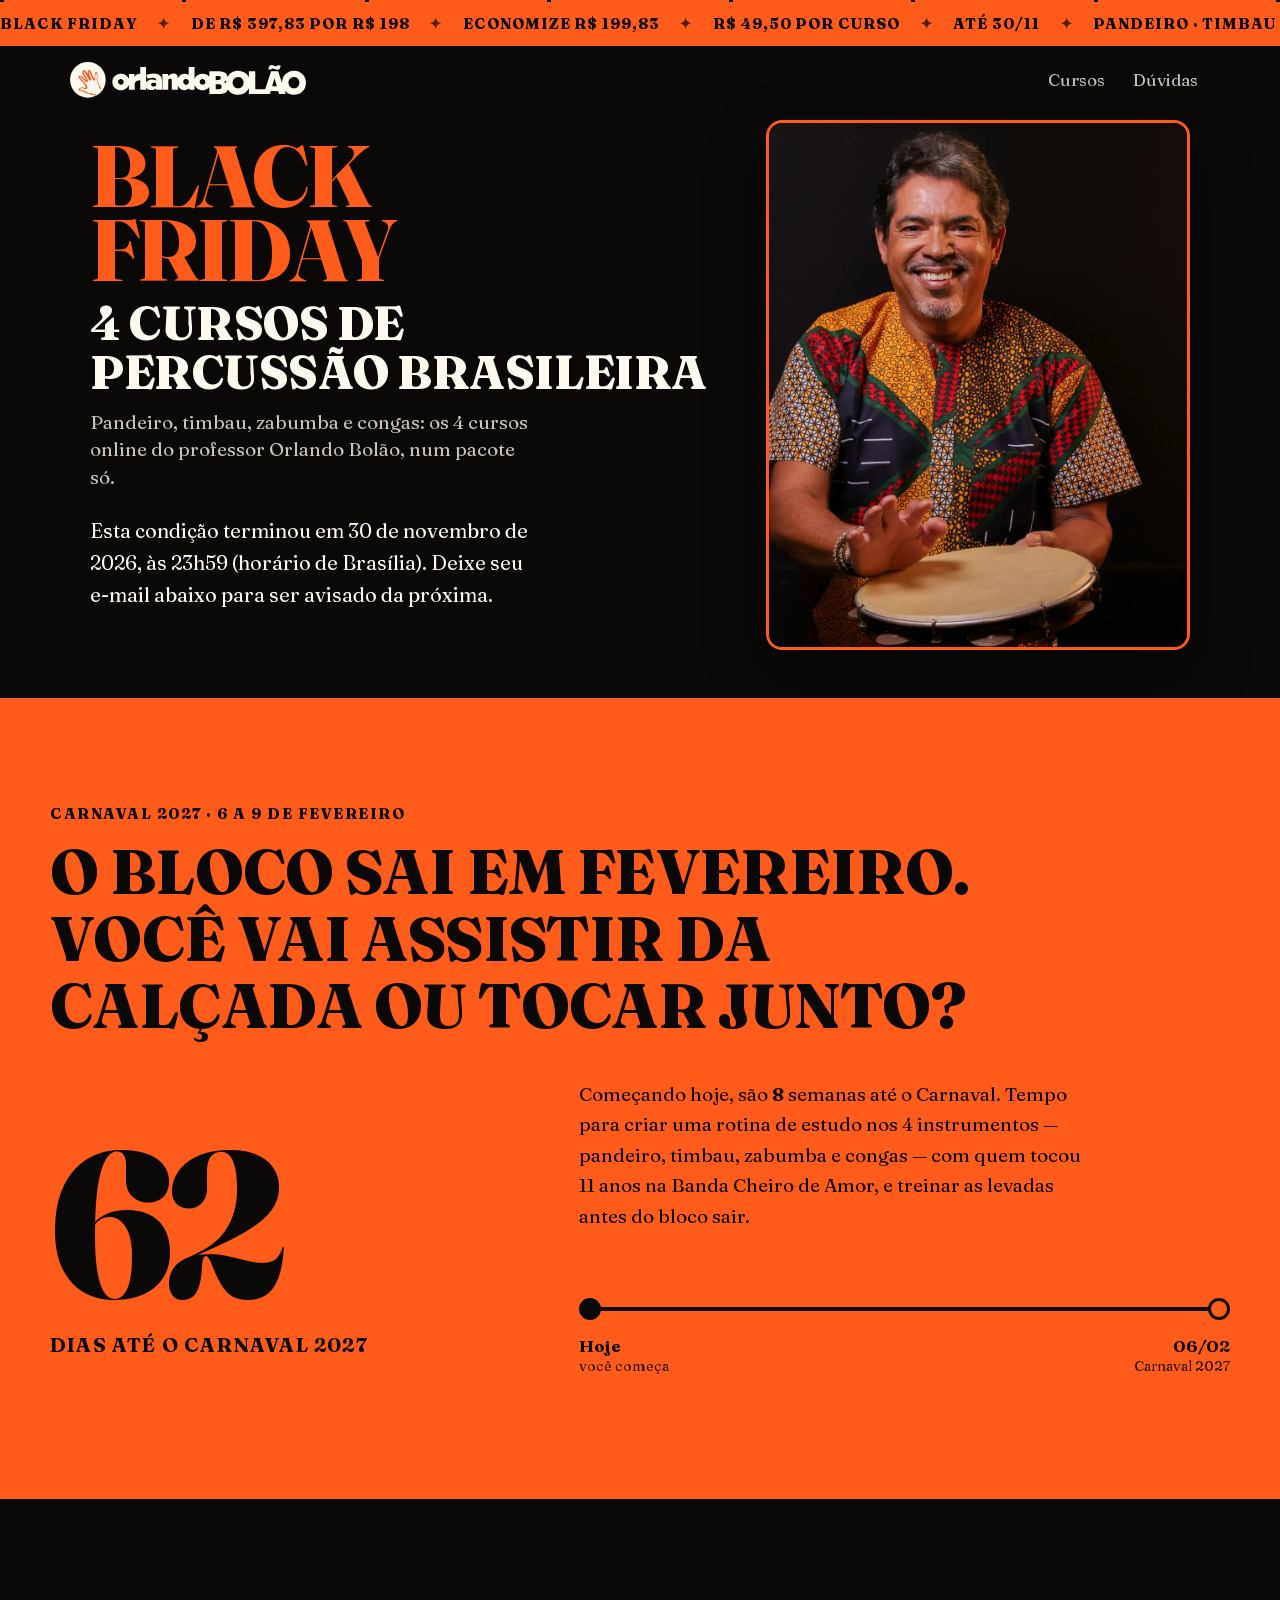
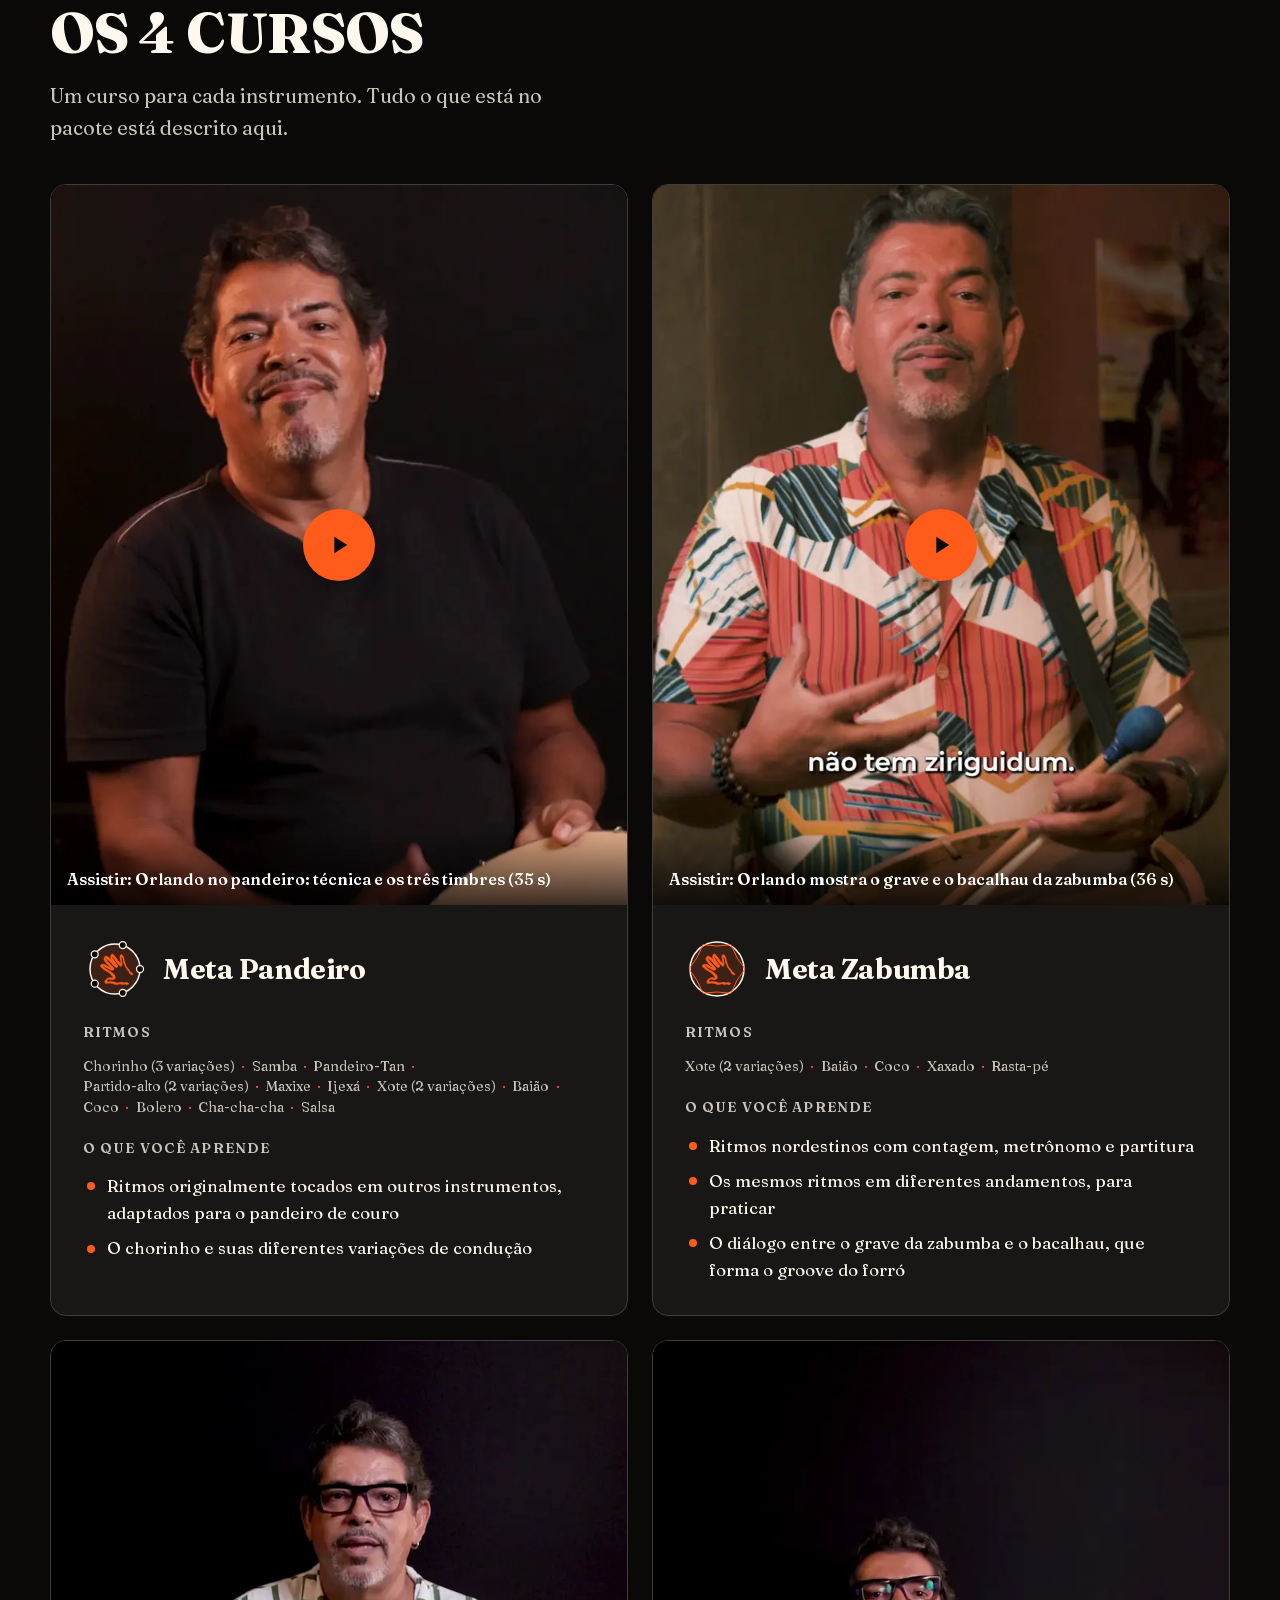
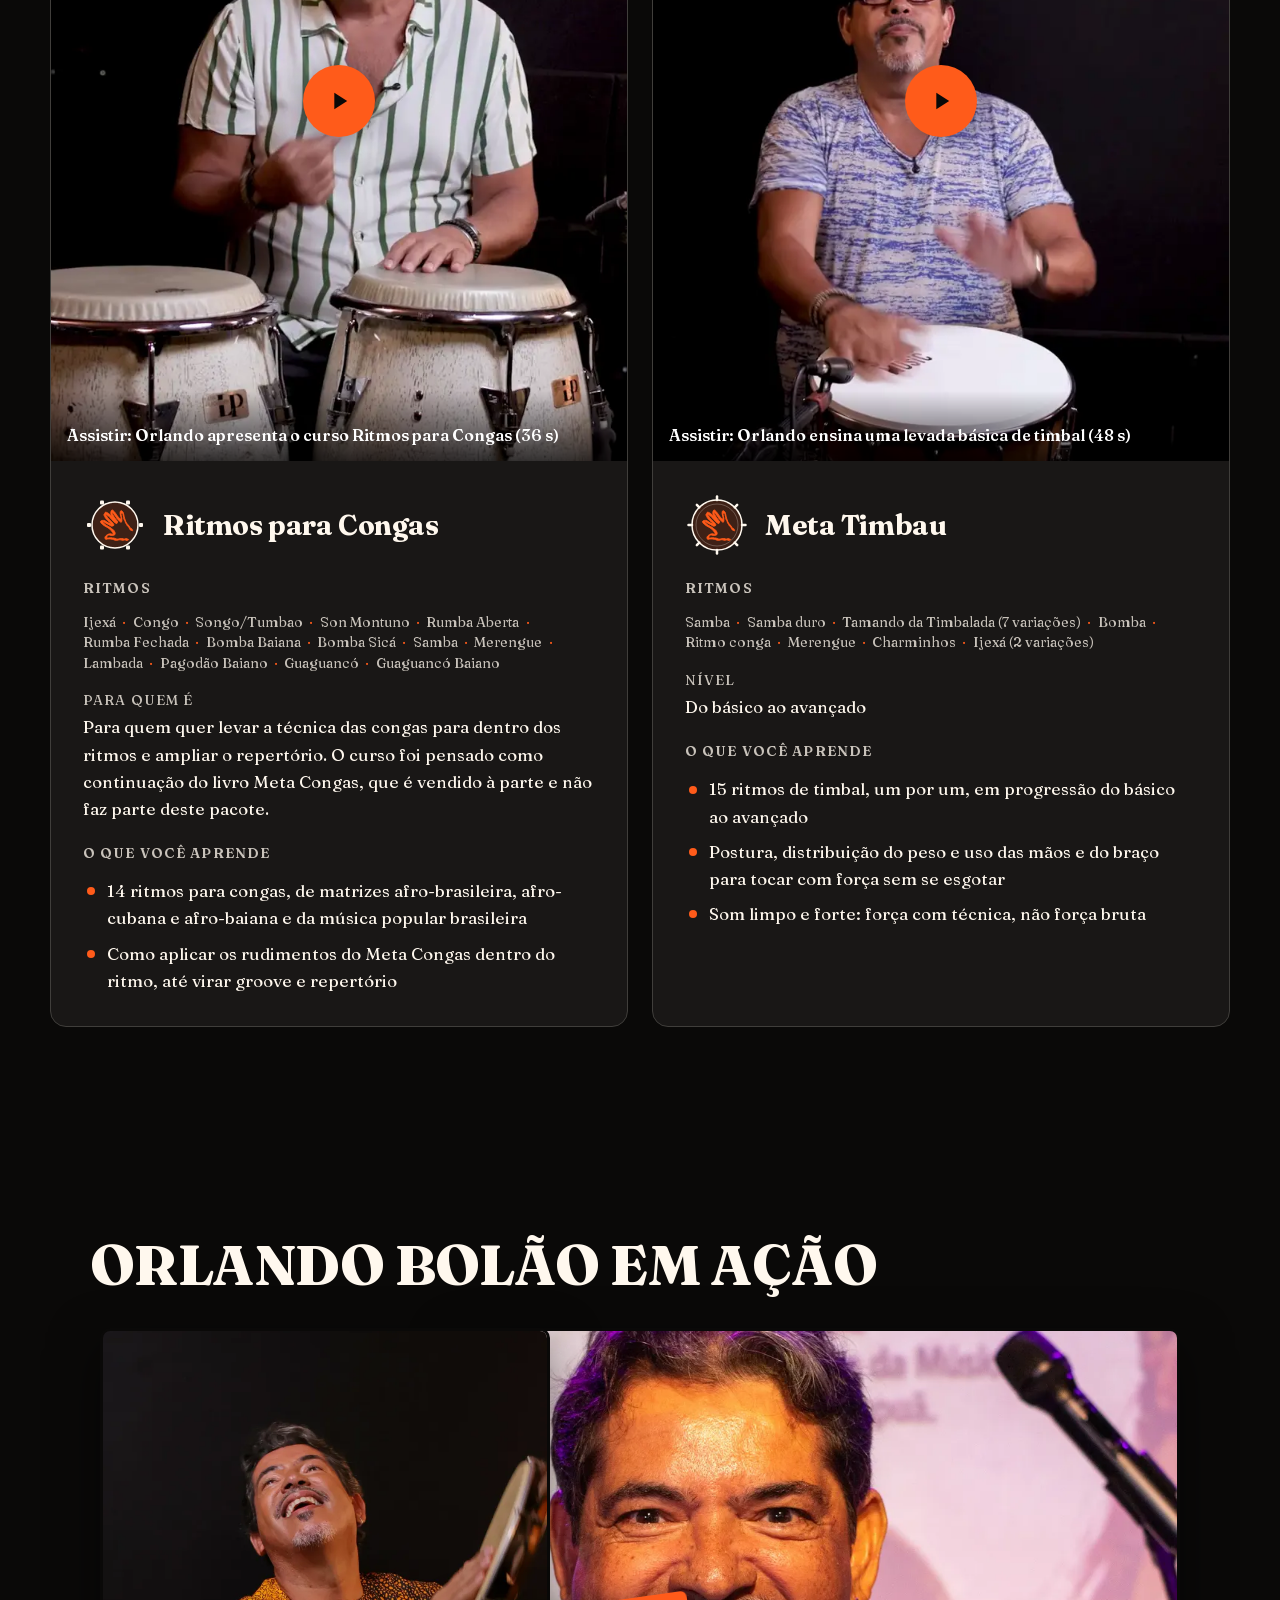
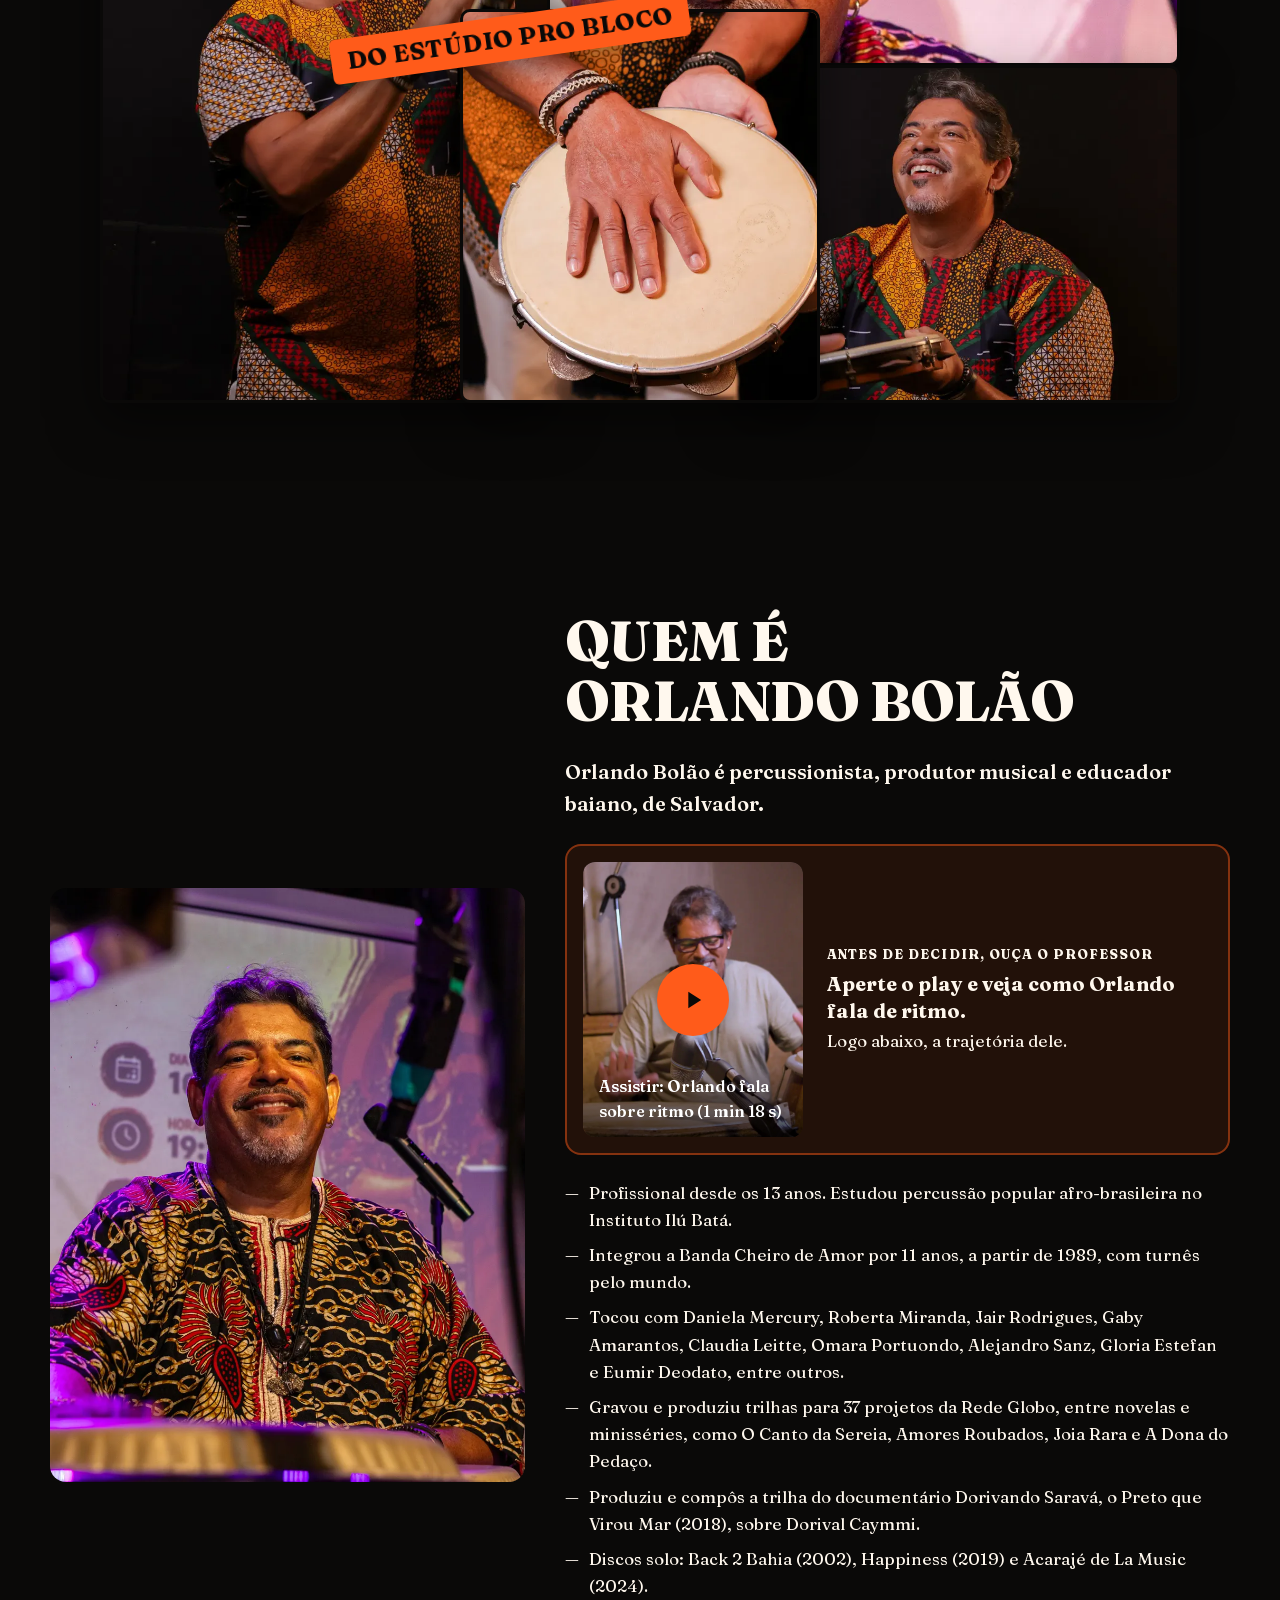
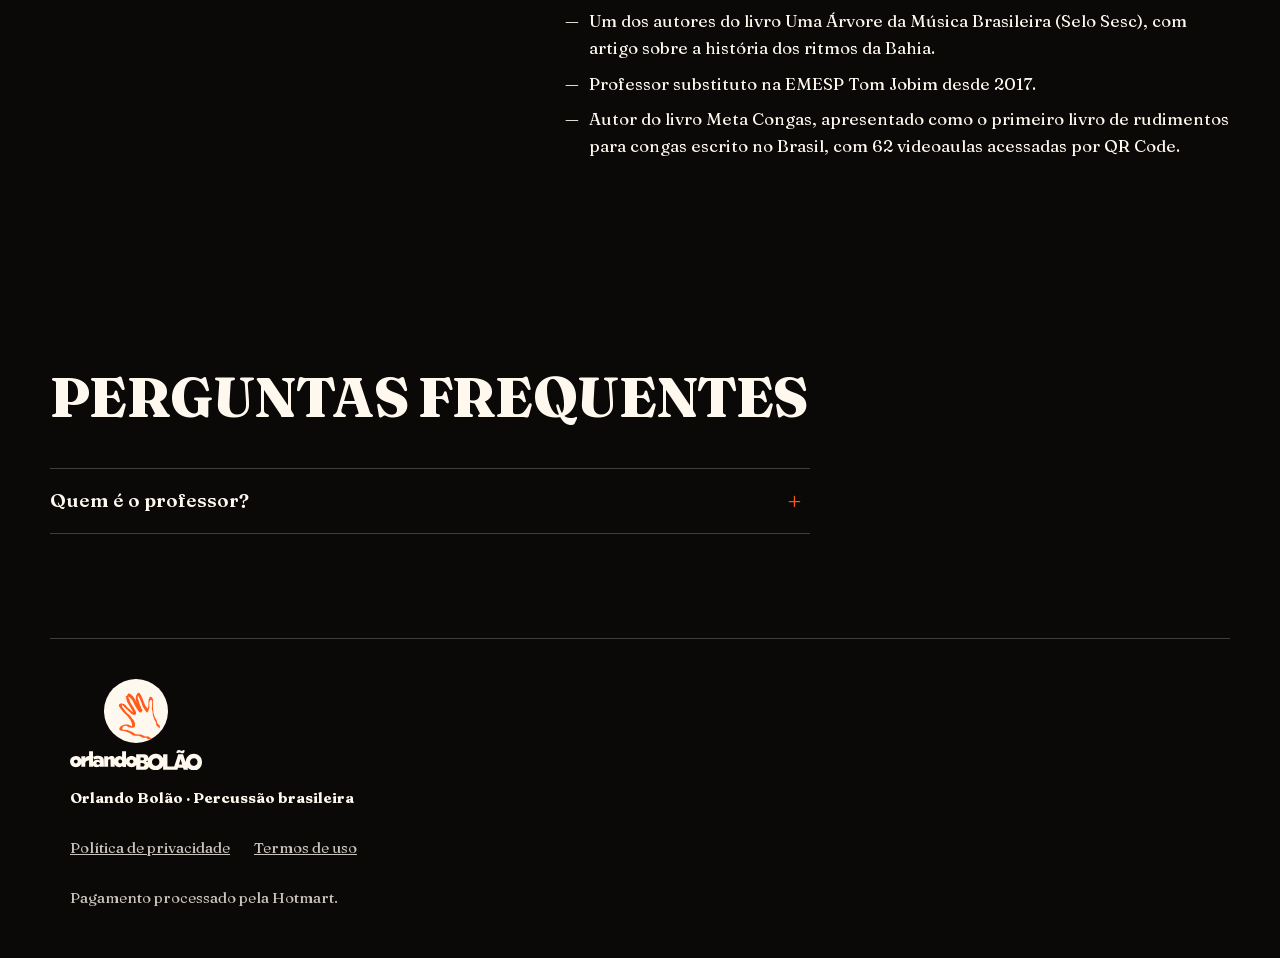
==== commit ad132c6a: "Mão em laranja cheio (cor do preço) e também na roda dos 4 instrumentos Co-Authored-By: Claude Opus " ====
--- a/blackfriday-b/index.html
+++ b/blackfriday-b/index.html
@@ -185,7 +185,7 @@
   </button>
 </div></div>
   <div class="curso-corpo">
-  <header class="curso-topo"><svg class="pele pele-pandeiro pele-mao" viewBox="-4 -4 128 128" width="64" height="64" aria-hidden="true" focusable="false"><circle cx="60" cy="60" r="50" class="p-pele"/><circle cx="60" cy="60" r="50" class="p-aro" /><circle cx="110.0" cy="60.0" r="7" class="p-platinela"/><circle cx="75.5" cy="107.6" r="7" class="p-platinela"/><circle cx="19.5" cy="89.4" r="7" class="p-platinela"/><circle cx="19.5" cy="30.6" r="7" class="p-platinela"/><circle cx="75.5" cy="12.4" r="7" class="p-platinela"/><g class="p-mao" transform="translate(63 62) rotate(-14) scale(0.07612) translate(-1123 -902)"><g transform="translate(0 1868) scale(0.1 -0.1)"><path d="M11021 13983 c-60 -24 -251 -238 -279 -312 -3 -9 -22 -43 -42 -76 -20 -33 -43 -78 -50 -100 -7 -22 -21 -57 -31 -77 -12 -23 -19 -59 -19 -95 0 -32 -7 -115 -15 -184 -29 -266 -30 -380 0 -524 14 -71 33 -140 41 -153 16 -24 74 -215 74 -243 0 -9 10 -28 21 -43 12 -15 19 -30 15 -33 -9 -9 -36 18 -36 36 0 10 -11 28 -24 40 -13 13 -27 34 -31 48 -3 14 -16 40 -29 57 -30 40 -106 191 -106 210 0 42 -106 260 -165 341 -12 17 -25 38 -28 47 -9 24 -102 163 -146 217 -41 50 -52 67 -98 138 -18 27 -63 77 -100 110 -38 33 -133 124 -213 201 -116 113 -159 148 -215 176 -175 87 -298 108 -364 62 -20 -14 -42 -26 -47 -26 -26 0 -88 -96 -98 -152 -5 -27 -17 -45 -41 -64 -23 -17 -35 -35 -35 -50 0 -35 -52 -144 -69 -144 -8 0 -22 7 -32 16 -26 23 -56 9 -88 -41 -22 -35 -30 -41 -45 -33 -39 22 -64 -59 -35 -115 19 -36 62 -77 81 -77 33 0 44 -44 18 -77 -26 -33 -22 -89 14 -168 15 -34 21 -62 18 -88 -3 -27 3 -55 22 -96 17 -39 26 -76 26 -110 0 -39 9 -71 39 -134 22 -45 42 -104 46 -130 6 -43 61 -167 86 -191 5 -6 9 -16 9 -23 0 -13 24 -51 147 -240 29 -44 53 -84 53 -87 0 -3 25 -42 55 -88 30 -45 55 -86 55 -91 0 -5 20 -39 44 -76 24 -36 51 -81 60 -98 9 -18 29 -47 45 -65 28 -32 79 -117 149 -248 19 -36 44 -77 56 -92 12 -14 32 -45 46 -69 14 -23 35 -57 47 -76 13 -18 25 -46 29 -61 7 -32 50 -119 73 -147 10 -11 27 -47 40 -80 24 -63 42 -104 66 -145 20 -33 15 -75 -7 -75 -10 0 -80 57 -155 127 -271 250 -477 434 -552 494 -119 95 -417 402 -507 523 -63 84 -251 279 -278 287 -12 4 -61 26 -109 50 -49 24 -99 44 -112 44 -14 0 -59 11 -101 25 -42 14 -100 25 -128 25 -28 0 -91 9 -140 20 -110 24 -140 25 -191 1 -22 -10 -59 -21 -83 -25 -174 -27 -268 -186 -216 -366 8 -30 19 -79 24 -108 5 -30 15 -61 22 -70 8 -10 31 -51 52 -92 21 -41 55 -95 75 -120 21 -25 52 -70 71 -100 19 -30 60 -82 90 -115 31 -33 77 -89 103 -125 158 -220 412 -511 547 -625 26 -22 70 -67 98 -101 50 -60 75 -83 151 -139 23 -16 48 -39 56 -51 8 -12 47 -49 87 -82 90 -75 260 -262 328 -362 28 -41 85 -120 126 -175 41 -55 91 -125 111 -155 20 -30 51 -67 68 -82 55 -47 105 -130 110 -181 5 -55 30 -107 91 -190 24 -34 44 -70 44 -80 0 -11 9 -36 20 -56 21 -39 80 -214 80 -238 0 -8 9 -27 19 -42 11 -15 22 -45 26 -66 3 -22 18 -64 32 -93 25 -51 26 -58 20 -175 -12 -225 -47 -264 -171 -188 -18 12 -40 21 -49 21 -21 0 -82 36 -137 81 -25 20 -61 45 -80 54 -19 10 -64 37 -100 61 -103 68 -204 84 -532 84 -242 0 -263 -1 -292 -20 -23 -14 -64 -22 -143 -30 -140 -13 -282 -63 -328 -116 -12 -13 -69 -52 -180 -122 -201 -127 -251 -175 -289 -278 -16 -44 -38 -89 -48 -101 -11 -11 -22 -41 -25 -65 -3 -23 -12 -55 -19 -70 -27 -53 -1 -118 87 -221 102 -120 171 -147 370 -144 101 1 149 -3 194 -16 33 -10 117 -22 187 -27 90 -7 138 -15 165 -29 22 -11 72 -22 118 -26 53 -5 89 -13 107 -26 14 -10 37 -19 51 -19 13 0 36 -9 50 -20 14 -11 61 -34 104 -51 43 -16 96 -38 118 -49 22 -10 64 -24 94 -30 30 -6 59 -14 65 -19 6 -4 25 -11 41 -15 17 -4 77 -37 133 -72 111 -70 156 -97 212 -126 19 -10 52 -30 72 -45 77 -59 131 -100 219 -169 68 -55 101 -73 133 -78 23 -4 53 -13 67 -20 14 -7 50 -19 80 -26 30 -7 74 -19 99 -27 25 -8 99 -19 165 -24 66 -5 149 -12 184 -15 35 -4 134 -1 220 6 161 13 189 11 291 -24 75 -25 173 -56 211 -66 84 -22 336 -154 387 -202 80 -77 153 -91 497 -93 l271 -2 57 -33 c32 -18 70 -48 84 -67 15 -19 58 -52 97 -74 39 -22 94 -54 121 -72 73 -46 231 -53 299 -13 62 36 119 31 87 -8 -36 -43 49 -33 119 15 63 43 67 48 48 67 -9 9 -8 16 5 30 39 43 17 81 -78 127 -41 21 -103 62 -136 91 -56 51 -221 164 -290 200 -36 18 -104 13 -219 -19 -56 -15 -105 -20 -195 -20 -140 0 -182 12 -253 72 -59 50 -259 154 -377 197 -49 17 -108 39 -130 48 -22 8 -51 15 -65 16 -14 0 -40 9 -58 20 -33 20 -43 22 -268 41 -97 8 -143 7 -174 -1 -78 -21 -199 -18 -257 8 -46 20 -66 22 -190 20 -167 -2 -195 8 -343 123 -52 41 -118 90 -146 109 -161 110 -225 150 -239 150 -9 0 -43 22 -78 49 -77 60 -129 87 -187 96 -25 4 -62 15 -83 26 -21 10 -52 19 -70 19 -20 0 -47 10 -67 25 -19 14 -46 25 -60 25 -14 0 -35 7 -46 15 -81 56 -291 135 -362 135 -12 0 -49 9 -80 19 -32 11 -115 25 -186 31 -71 6 -172 20 -225 31 -53 11 -149 22 -213 24 -136 4 -126 0 -206 87 -93 101 -96 162 -16 323 56 112 104 171 182 221 32 20 69 45 84 55 56 39 117 52 238 50 152 -3 191 -13 277 -71 40 -28 75 -50 79 -50 3 0 35 -20 70 -45 36 -25 77 -48 91 -51 15 -4 42 -18 61 -31 19 -12 40 -23 47 -23 7 0 32 -9 56 -20 24 -11 59 -20 76 -20 18 0 60 -9 93 -21 32 -11 94 -24 137 -28 43 -4 93 -15 110 -25 40 -20 134 -21 173 -1 16 8 61 17 102 21 85 7 241 53 313 92 55 30 75 59 75 113 0 20 7 55 15 78 52 149 70 388 35 480 -12 29 -28 83 -36 120 -8 36 -25 82 -38 101 -15 23 -25 57 -28 97 -5 49 -13 72 -45 120 -22 32 -43 74 -47 94 -3 20 -26 65 -51 100 -25 35 -45 69 -45 75 0 18 -42 52 -90 73 -45 20 -67 43 -125 132 -16 25 -48 68 -70 95 -22 27 -58 76 -80 109 -106 164 -392 480 -540 595 -51 40 -470 455 -553 549 -75 85 -132 158 -132 171 0 5 -25 38 -56 72 -31 35 -71 84 -88 109 -17 26 -68 92 -113 148 -219 269 -309 473 -288 652 14 123 54 119 155 -16 21 -27 50 -61 65 -75 15 -14 55 -61 90 -105 34 -44 84 -100 111 -124 27 -25 79 -80 115 -124 36 -43 79 -86 95 -96 16 -10 56 -43 89 -75 33 -31 80 -71 105 -89 24 -17 76 -64 115 -102 38 -39 93 -88 120 -110 49 -38 77 -64 315 -285 126 -116 306 -299 349 -354 36 -45 112 -109 160 -133 20 -10 48 -26 64 -36 19 -13 64 -22 145 -31 64 -7 127 -17 139 -24 72 -39 325 58 376 145 22 38 26 144 11 268 -8 65 -18 94 -52 153 -23 41 -42 76 -42 78 0 11 -80 173 -89 178 -5 4 -13 21 -16 39 -8 37 -28 73 -96 174 -27 39 -49 76 -49 83 0 6 -11 28 -25 48 -14 20 -25 42 -25 48 0 14 -54 102 -134 219 -32 47 -70 107 -84 133 -14 26 -40 64 -58 86 -18 21 -42 57 -54 80 -12 22 -34 64 -50 91 -16 28 -34 61 -41 75 -7 14 -29 45 -48 69 -43 54 -75 104 -96 151 -25 55 -54 109 -103 188 -32 53 -46 88 -52 130 -4 31 -17 77 -28 102 -12 25 -22 63 -22 86 0 30 -8 53 -31 83 -26 37 -31 53 -33 114 -3 93 -34 159 -92 200 -24 17 -48 44 -54 60 -5 17 -24 52 -41 79 l-32 49 18 39 c17 38 17 79 0 123 -6 13 -2 17 16 17 46 0 111 -44 213 -143 57 -56 147 -142 200 -192 53 -49 107 -104 119 -121 12 -17 47 -65 78 -105 114 -152 247 -358 284 -439 21 -47 43 -92 51 -100 12 -14 23 -41 64 -155 10 -27 33 -77 52 -110 19 -34 40 -75 46 -93 6 -17 24 -51 40 -74 38 -55 102 -176 102 -192 0 -19 67 -143 105 -196 18 -25 40 -61 49 -80 29 -64 76 -142 122 -204 25 -34 74 -106 109 -161 119 -187 241 -351 290 -391 20 -16 69 -59 109 -96 88 -80 160 -118 236 -125 53 -5 58 -3 100 32 51 43 86 90 96 130 4 15 27 53 52 83 50 61 92 155 92 204 0 22 -12 51 -35 83 -44 62 -95 140 -117 180 -35 64 -88 178 -88 191 0 7 -11 34 -25 60 -14 26 -25 55 -25 64 0 16 -21 67 -71 176 -10 22 -19 48 -19 58 0 9 -11 34 -25 54 -14 20 -25 44 -25 52 0 8 -8 31 -19 50 -10 19 -22 50 -26 69 -4 19 -16 48 -26 65 -10 17 -19 38 -19 46 0 8 -10 33 -21 55 -12 22 -28 63 -35 90 -18 71 -53 165 -70 189 -8 11 -14 39 -14 61 -1 22 -10 65 -21 95 -11 30 -25 78 -30 107 -5 28 -18 72 -29 98 -11 26 -20 54 -20 63 0 10 -11 37 -24 62 -28 54 -76 190 -76 217 0 11 -9 53 -20 94 -21 79 -29 369 -11 398 23 35 130 -63 175 -160 9 -19 27 -52 40 -74 14 -22 35 -60 48 -85 13 -25 41 -69 61 -99 20 -29 37 -58 37 -65 0 -6 12 -33 25 -61 14 -27 25 -57 25 -65 0 -8 9 -29 19 -46 10 -17 22 -51 26 -75 8 -48 35 -107 70 -154 12 -16 25 -43 29 -60 4 -16 15 -48 25 -70 19 -41 32 -74 58 -155 8 -25 34 -85 57 -135 64 -135 87 -195 97 -245 4 -25 17 -71 28 -102 12 -32 21 -65 21 -75 0 -10 31 -81 69 -158 39 -77 75 -160 81 -185 7 -25 31 -74 54 -110 24 -36 77 -119 119 -185 42 -66 93 -142 113 -169 21 -27 62 -85 91 -130 30 -44 65 -92 78 -106 37 -41 125 -162 125 -174 0 -6 9 -22 20 -36 11 -14 20 -32 20 -41 0 -15 35 -68 74 -111 22 -25 66 -7 111 45 20 23 63 71 96 107 60 66 102 146 115 220 3 19 15 51 26 70 13 22 22 61 25 110 3 41 14 91 23 110 79 160 116 509 90 835 -29 351 40 672 175 823 49 55 76 64 111 37 10 -8 40 -17 66 -21 72 -10 149 -82 171 -161 25 -90 32 -296 11 -358 -20 -63 -29 -322 -17 -520 10 -152 0 -230 -34 -267 -29 -32 -24 -440 6 -516 12 -29 21 -61 21 -70 0 -10 11 -33 23 -52 15 -22 26 -57 30 -95 3 -33 15 -85 25 -115 18 -52 23 -101 38 -370 7 -142 33 -297 55 -340 11 -19 19 -44 19 -55 0 -11 11 -42 25 -70 13 -27 25 -59 25 -70 0 -11 9 -33 19 -49 12 -17 23 -57 27 -95 3 -36 13 -79 21 -95 19 -37 51 -127 69 -196 14 -49 37 -106 68 -165 5 -11 17 -34 26 -51 9 -17 26 -44 38 -59 12 -15 22 -34 22 -42 0 -31 88 -180 158 -267 57 -71 70 -123 82 -351 7 -122 17 -209 25 -225 7 -14 16 -40 20 -58 4 -21 21 -44 47 -65 113 -90 268 -245 268 -266 0 -4 20 -20 44 -35 25 -16 68 -54 95 -86 75 -87 125 -89 161 -7 24 56 19 157 -10 194 -25 33 -25 47 4 108 20 44 21 54 10 80 -7 17 -20 51 -29 77 -14 42 -21 49 -55 58 -23 6 -49 24 -65 43 -15 17 -50 52 -79 77 -29 25 -103 97 -164 162 l-112 116 0 150 c0 137 -2 153 -23 193 -13 24 -38 82 -56 129 -18 47 -45 107 -58 135 -27 52 -31 58 -113 164 -28 35 -50 71 -50 79 0 8 -22 54 -50 102 -27 48 -50 94 -50 101 0 8 -8 28 -18 44 -10 17 -22 44 -26 60 -4 17 -14 37 -22 46 -8 9 -21 47 -28 85 -8 38 -21 89 -30 113 -9 24 -16 53 -16 65 0 11 -7 34 -16 51 -8 16 -20 52 -25 80 -5 27 -21 73 -34 100 -51 108 -53 121 -59 340 -4 165 -9 226 -25 285 -11 41 -22 102 -26 135 -3 33 -13 83 -22 112 -14 48 -14 56 1 93 15 37 15 69 4 336 -9 241 -9 313 2 388 13 93 16 683 4 831 -6 74 -42 202 -74 271 -11 22 -20 45 -20 51 0 63 -174 275 -237 288 -15 3 -56 13 -90 21 -110 25 -138 15 -207 -74 -88 -115 -146 -231 -174 -347 -61 -255 -65 -295 -69 -810 -4 -357 -8 -486 -17 -505 -7 -14 -27 -52 -45 -85 -25 -47 -34 -79 -40 -145 -8 -83 -48 -190 -71 -190 -5 0 -24 18 -42 41 -18 23 -51 62 -73 88 -23 26 -54 68 -70 94 -17 26 -60 88 -97 138 -38 49 -68 96 -68 103 0 8 -7 20 -17 27 -9 8 -22 28 -30 44 -7 17 -27 53 -43 80 -47 79 -100 192 -100 213 0 11 -8 30 -18 43 -27 34 -70 133 -78 177 -4 20 -17 58 -30 84 -13 26 -24 54 -24 63 0 19 -35 121 -70 205 -14 36 -39 99 -55 140 -15 41 -49 125 -76 186 -27 61 -49 116 -49 122 0 6 -20 51 -45 101 -25 50 -45 96 -45 102 0 16 -42 113 -101 235 -27 55 -49 104 -49 109 0 4 -15 31 -34 60 -19 28 -45 71 -59 96 -103 190 -205 328 -242 329 -6 0 -18 9 -28 20 -17 20 -146 29 -186 13z m-2074 -638 c8 -22 -6 -33 -17 -15 -13 20 -12 30 0 30 6 0 13 -7 17 -15z" vector-effect="non-scaling-stroke"/></g></g></svg><h3>Meta Pandeiro</h3></header>
+  <header class="curso-topo"><svg class="pele pele-pandeiro pele-mao" viewBox="-4 -4 128 128" width="64" height="64" aria-hidden="true" focusable="false"><circle cx="60" cy="60" r="50" class="p-pele"/><circle cx="60" cy="60" r="50" class="p-aro" /><circle cx="110.0" cy="60.0" r="7" class="p-platinela"/><circle cx="75.5" cy="107.6" r="7" class="p-platinela"/><circle cx="19.5" cy="89.4" r="7" class="p-platinela"/><circle cx="19.5" cy="30.6" r="7" class="p-platinela"/><circle cx="75.5" cy="12.4" r="7" class="p-platinela"/><g class="p-mao" transform="translate(63 62) rotate(-14) scale(0.07612) translate(-1123 -902)"><g transform="translate(0 1868) scale(0.1 -0.1)"><path d="M11021 13983 c-60 -24 -251 -238 -279 -312 -3 -9 -22 -43 -42 -76 -20 -33 -43 -78 -50 -100 -7 -22 -21 -57 -31 -77 -12 -23 -19 -59 -19 -95 0 -32 -7 -115 -15 -184 -29 -266 -30 -380 0 -524 14 -71 33 -140 41 -153 16 -24 74 -215 74 -243 0 -9 10 -28 21 -43 12 -15 19 -30 15 -33 -9 -9 -36 18 -36 36 0 10 -11 28 -24 40 -13 13 -27 34 -31 48 -3 14 -16 40 -29 57 -30 40 -106 191 -106 210 0 42 -106 260 -165 341 -12 17 -25 38 -28 47 -9 24 -102 163 -146 217 -41 50 -52 67 -98 138 -18 27 -63 77 -100 110 -38 33 -133 124 -213 201 -116 113 -159 148 -215 176 -175 87 -298 108 -364 62 -20 -14 -42 -26 -47 -26 -26 0 -88 -96 -98 -152 -5 -27 -17 -45 -41 -64 -23 -17 -35 -35 -35 -50 0 -35 -52 -144 -69 -144 -8 0 -22 7 -32 16 -26 23 -56 9 -88 -41 -22 -35 -30 -41 -45 -33 -39 22 -64 -59 -35 -115 19 -36 62 -77 81 -77 33 0 44 -44 18 -77 -26 -33 -22 -89 14 -168 15 -34 21 -62 18 -88 -3 -27 3 -55 22 -96 17 -39 26 -76 26 -110 0 -39 9 -71 39 -134 22 -45 42 -104 46 -130 6 -43 61 -167 86 -191 5 -6 9 -16 9 -23 0 -13 24 -51 147 -240 29 -44 53 -84 53 -87 0 -3 25 -42 55 -88 30 -45 55 -86 55 -91 0 -5 20 -39 44 -76 24 -36 51 -81 60 -98 9 -18 29 -47 45 -65 28 -32 79 -117 149 -248 19 -36 44 -77 56 -92 12 -14 32 -45 46 -69 14 -23 35 -57 47 -76 13 -18 25 -46 29 -61 7 -32 50 -119 73 -147 10 -11 27 -47 40 -80 24 -63 42 -104 66 -145 20 -33 15 -75 -7 -75 -10 0 -80 57 -155 127 -271 250 -477 434 -552 494 -119 95 -417 402 -507 523 -63 84 -251 279 -278 287 -12 4 -61 26 -109 50 -49 24 -99 44 -112 44 -14 0 -59 11 -101 25 -42 14 -100 25 -128 25 -28 0 -91 9 -140 20 -110 24 -140 25 -191 1 -22 -10 -59 -21 -83 -25 -174 -27 -268 -186 -216 -366 8 -30 19 -79 24 -108 5 -30 15 -61 22 -70 8 -10 31 -51 52 -92 21 -41 55 -95 75 -120 21 -25 52 -70 71 -100 19 -30 60 -82 90 -115 31 -33 77 -89 103 -125 158 -220 412 -511 547 -625 26 -22 70 -67 98 -101 50 -60 75 -83 151 -139 23 -16 48 -39 56 -51 8 -12 47 -49 87 -82 90 -75 260 -262 328 -362 28 -41 85 -120 126 -175 41 -55 91 -125 111 -155 20 -30 51 -67 68 -82 55 -47 105 -130 110 -181 5 -55 30 -107 91 -190 24 -34 44 -70 44 -80 0 -11 9 -36 20 -56 21 -39 80 -214 80 -238 0 -8 9 -27 19 -42 11 -15 22 -45 26 -66 3 -22 18 -64 32 -93 25 -51 26 -58 20 -175 -12 -225 -47 -264 -171 -188 -18 12 -40 21 -49 21 -21 0 -82 36 -137 81 -25 20 -61 45 -80 54 -19 10 -64 37 -100 61 -103 68 -204 84 -532 84 -242 0 -263 -1 -292 -20 -23 -14 -64 -22 -143 -30 -140 -13 -282 -63 -328 -116 -12 -13 -69 -52 -180 -122 -201 -127 -251 -175 -289 -278 -16 -44 -38 -89 -48 -101 -11 -11 -22 -41 -25 -65 -3 -23 -12 -55 -19 -70 -27 -53 -1 -118 87 -221 102 -120 171 -147 370 -144 101 1 149 -3 194 -16 33 -10 117 -22 187 -27 90 -7 138 -15 165 -29 22 -11 72 -22 118 -26 53 -5 89 -13 107 -26 14 -10 37 -19 51 -19 13 0 36 -9 50 -20 14 -11 61 -34 104 -51 43 -16 96 -38 118 -49 22 -10 64 -24 94 -30 30 -6 59 -14 65 -19 6 -4 25 -11 41 -15 17 -4 77 -37 133 -72 111 -70 156 -97 212 -126 19 -10 52 -30 72 -45 77 -59 131 -100 219 -169 68 -55 101 -73 133 -78 23 -4 53 -13 67 -20 14 -7 50 -19 80 -26 30 -7 74 -19 99 -27 25 -8 99 -19 165 -24 66 -5 149 -12 184 -15 35 -4 134 -1 220 6 161 13 189 11 291 -24 75 -25 173 -56 211 -66 84 -22 336 -154 387 -202 80 -77 153 -91 497 -93 l271 -2 57 -33 c32 -18 70 -48 84 -67 15 -19 58 -52 97 -74 39 -22 94 -54 121 -72 73 -46 231 -53 299 -13 62 36 119 31 87 -8 -36 -43 49 -33 119 15 63 43 67 48 48 67 -9 9 -8 16 5 30 39 43 17 81 -78 127 -41 21 -103 62 -136 91 -56 51 -221 164 -290 200 -36 18 -104 13 -219 -19 -56 -15 -105 -20 -195 -20 -140 0 -182 12 -253 72 -59 50 -259 154 -377 197 -49 17 -108 39 -130 48 -22 8 -51 15 -65 16 -14 0 -40 9 -58 20 -33 20 -43 22 -268 41 -97 8 -143 7 -174 -1 -78 -21 -199 -18 -257 8 -46 20 -66 22 -190 20 -167 -2 -195 8 -343 123 -52 41 -118 90 -146 109 -161 110 -225 150 -239 150 -9 0 -43 22 -78 49 -77 60 -129 87 -187 96 -25 4 -62 15 -83 26 -21 10 -52 19 -70 19 -20 0 -47 10 -67 25 -19 14 -46 25 -60 25 -14 0 -35 7 -46 15 -81 56 -291 135 -362 135 -12 0 -49 9 -80 19 -32 11 -115 25 -186 31 -71 6 -172 20 -225 31 -53 11 -149 22 -213 24 -136 4 -126 0 -206 87 -93 101 -96 162 -16 323 56 112 104 171 182 221 32 20 69 45 84 55 56 39 117 52 238 50 152 -3 191 -13 277 -71 40 -28 75 -50 79 -50 3 0 35 -20 70 -45 36 -25 77 -48 91 -51 15 -4 42 -18 61 -31 19 -12 40 -23 47 -23 7 0 32 -9 56 -20 24 -11 59 -20 76 -20 18 0 60 -9 93 -21 32 -11 94 -24 137 -28 43 -4 93 -15 110 -25 40 -20 134 -21 173 -1 16 8 61 17 102 21 85 7 241 53 313 92 55 30 75 59 75 113 0 20 7 55 15 78 52 149 70 388 35 480 -12 29 -28 83 -36 120 -8 36 -25 82 -38 101 -15 23 -25 57 -28 97 -5 49 -13 72 -45 120 -22 32 -43 74 -47 94 -3 20 -26 65 -51 100 -25 35 -45 69 -45 75 0 18 -42 52 -90 73 -45 20 -67 43 -125 132 -16 25 -48 68 -70 95 -22 27 -58 76 -80 109 -106 164 -392 480 -540 595 -51 40 -470 455 -553 549 -75 85 -132 158 -132 171 0 5 -25 38 -56 72 -31 35 -71 84 -88 109 -17 26 -68 92 -113 148 -219 269 -309 473 -288 652 14 123 54 119 155 -16 21 -27 50 -61 65 -75 15 -14 55 -61 90 -105 34 -44 84 -100 111 -124 27 -25 79 -80 115 -124 36 -43 79 -86 95 -96 16 -10 56 -43 89 -75 33 -31 80 -71 105 -89 24 -17 76 -64 115 -102 38 -39 93 -88 120 -110 49 -38 77 -64 315 -285 126 -116 306 -299 349 -354 36 -45 112 -109 160 -133 20 -10 48 -26 64 -36 19 -13 64 -22 145 -31 64 -7 127 -17 139 -24 72 -39 325 58 376 145 22 38 26 144 11 268 -8 65 -18 94 -52 153 -23 41 -42 76 -42 78 0 11 -80 173 -89 178 -5 4 -13 21 -16 39 -8 37 -28 73 -96 174 -27 39 -49 76 -49 83 0 6 -11 28 -25 48 -14 20 -25 42 -25 48 0 14 -54 102 -134 219 -32 47 -70 107 -84 133 -14 26 -40 64 -58 86 -18 21 -42 57 -54 80 -12 22 -34 64 -50 91 -16 28 -34 61 -41 75 -7 14 -29 45 -48 69 -43 54 -75 104 -96 151 -25 55 -54 109 -103 188 -32 53 -46 88 -52 130 -4 31 -17 77 -28 102 -12 25 -22 63 -22 86 0 30 -8 53 -31 83 -26 37 -31 53 -33 114 -3 93 -34 159 -92 200 -24 17 -48 44 -54 60 -5 17 -24 52 -41 79 l-32 49 18 39 c17 38 17 79 0 123 -6 13 -2 17 16 17 46 0 111 -44 213 -143 57 -56 147 -142 200 -192 53 -49 107 -104 119 -121 12 -17 47 -65 78 -105 114 -152 247 -358 284 -439 21 -47 43 -92 51 -100 12 -14 23 -41 64 -155 10 -27 33 -77 52 -110 19 -34 40 -75 46 -93 6 -17 24 -51 40 -74 38 -55 102 -176 102 -192 0 -19 67 -143 105 -196 18 -25 40 -61 49 -80 29 -64 76 -142 122 -204 25 -34 74 -106 109 -161 119 -187 241 -351 290 -391 20 -16 69 -59 109 -96 88 -80 160 -118 236 -125 53 -5 58 -3 100 32 51 43 86 90 96 130 4 15 27 53 52 83 50 61 92 155 92 204 0 22 -12 51 -35 83 -44 62 -95 140 -117 180 -35 64 -88 178 -88 191 0 7 -11 34 -25 60 -14 26 -25 55 -25 64 0 16 -21 67 -71 176 -10 22 -19 48 -19 58 0 9 -11 34 -25 54 -14 20 -25 44 -25 52 0 8 -8 31 -19 50 -10 19 -22 50 -26 69 -4 19 -16 48 -26 65 -10 17 -19 38 -19 46 0 8 -10 33 -21 55 -12 22 -28 63 -35 90 -18 71 -53 165 -70 189 -8 11 -14 39 -14 61 -1 22 -10 65 -21 95 -11 30 -25 78 -30 107 -5 28 -18 72 -29 98 -11 26 -20 54 -20 63 0 10 -11 37 -24 62 -28 54 -76 190 -76 217 0 11 -9 53 -20 94 -21 79 -29 369 -11 398 23 35 130 -63 175 -160 9 -19 27 -52 40 -74 14 -22 35 -60 48 -85 13 -25 41 -69 61 -99 20 -29 37 -58 37 -65 0 -6 12 -33 25 -61 14 -27 25 -57 25 -65 0 -8 9 -29 19 -46 10 -17 22 -51 26 -75 8 -48 35 -107 70 -154 12 -16 25 -43 29 -60 4 -16 15 -48 25 -70 19 -41 32 -74 58 -155 8 -25 34 -85 57 -135 64 -135 87 -195 97 -245 4 -25 17 -71 28 -102 12 -32 21 -65 21 -75 0 -10 31 -81 69 -158 39 -77 75 -160 81 -185 7 -25 31 -74 54 -110 24 -36 77 -119 119 -185 42 -66 93 -142 113 -169 21 -27 62 -85 91 -130 30 -44 65 -92 78 -106 37 -41 125 -162 125 -174 0 -6 9 -22 20 -36 11 -14 20 -32 20 -41 0 -15 35 -68 74 -111 22 -25 66 -7 111 45 20 23 63 71 96 107 60 66 102 146 115 220 3 19 15 51 26 70 13 22 22 61 25 110 3 41 14 91 23 110 79 160 116 509 90 835 -29 351 40 672 175 823 49 55 76 64 111 37 10 -8 40 -17 66 -21 72 -10 149 -82 171 -161 25 -90 32 -296 11 -358 -20 -63 -29 -322 -17 -520 10 -152 0 -230 -34 -267 -29 -32 -24 -440 6 -516 12 -29 21 -61 21 -70 0 -10 11 -33 23 -52 15 -22 26 -57 30 -95 3 -33 15 -85 25 -115 18 -52 23 -101 38 -370 7 -142 33 -297 55 -340 11 -19 19 -44 19 -55 0 -11 11 -42 25 -70 13 -27 25 -59 25 -70 0 -11 9 -33 19 -49 12 -17 23 -57 27 -95 3 -36 13 -79 21 -95 19 -37 51 -127 69 -196 14 -49 37 -106 68 -165 5 -11 17 -34 26 -51 9 -17 26 -44 38 -59 12 -15 22 -34 22 -42 0 -31 88 -180 158 -267 57 -71 70 -123 82 -351 7 -122 17 -209 25 -225 7 -14 16 -40 20 -58 4 -21 21 -44 47 -65 113 -90 268 -245 268 -266 0 -4 20 -20 44 -35 25 -16 68 -54 95 -86 75 -87 125 -89 161 -7 24 56 19 157 -10 194 -25 33 -25 47 4 108 20 44 21 54 10 80 -7 17 -20 51 -29 77 -14 42 -21 49 -55 58 -23 6 -49 24 -65 43 -15 17 -50 52 -79 77 -29 25 -103 97 -164 162 l-112 116 0 150 c0 137 -2 153 -23 193 -13 24 -38 82 -56 129 -18 47 -45 107 -58 135 -27 52 -31 58 -113 164 -28 35 -50 71 -50 79 0 8 -22 54 -50 102 -27 48 -50 94 -50 101 0 8 -8 28 -18 44 -10 17 -22 44 -26 60 -4 17 -14 37 -22 46 -8 9 -21 47 -28 85 -8 38 -21 89 -30 113 -9 24 -16 53 -16 65 0 11 -7 34 -16 51 -8 16 -20 52 -25 80 -5 27 -21 73 -34 100 -51 108 -53 121 -59 340 -4 165 -9 226 -25 285 -11 41 -22 102 -26 135 -3 33 -13 83 -22 112 -14 48 -14 56 1 93 15 37 15 69 4 336 -9 241 -9 313 2 388 13 93 16 683 4 831 -6 74 -42 202 -74 271 -11 22 -20 45 -20 51 0 63 -174 275 -237 288 -15 3 -56 13 -90 21 -110 25 -138 15 -207 -74 -88 -115 -146 -231 -174 -347 -61 -255 -65 -295 -69 -810 -4 -357 -8 -486 -17 -505 -7 -14 -27 -52 -45 -85 -25 -47 -34 -79 -40 -145 -8 -83 -48 -190 -71 -190 -5 0 -24 18 -42 41 -18 23 -51 62 -73 88 -23 26 -54 68 -70 94 -17 26 -60 88 -97 138 -38 49 -68 96 -68 103 0 8 -7 20 -17 27 -9 8 -22 28 -30 44 -7 17 -27 53 -43 80 -47 79 -100 192 -100 213 0 11 -8 30 -18 43 -27 34 -70 133 -78 177 -4 20 -17 58 -30 84 -13 26 -24 54 -24 63 0 19 -35 121 -70 205 -14 36 -39 99 -55 140 -15 41 -49 125 -76 186 -27 61 -49 116 -49 122 0 6 -20 51 -45 101 -25 50 -45 96 -45 102 0 16 -42 113 -101 235 -27 55 -49 104 -49 109 0 4 -15 31 -34 60 -19 28 -45 71 -59 96 -103 190 -205 328 -242 329 -6 0 -18 9 -28 20 -17 20 -146 29 -186 13z m-2074 -638 c8 -22 -6 -33 -17 -15 -13 20 -12 30 0 30 6 0 13 -7 17 -15z"/></g></g></svg><h3>Meta Pandeiro</h3></header>
   <h4>Ritmos</h4><ul class="ritmos"><li>Chorinho (3 variações)</li><li>Samba</li><li>Pandeiro-Tan</li><li>Partido-alto (2 variações)</li><li>Maxixe</li><li>Ijexá</li><li>Xote (2 variações)</li><li>Baião</li><li>Coco</li><li>Bolero</li><li>Cha-cha-cha</li><li>Salsa</li></ul><h4>O que você aprende</h4><ul class="aprende"><li>Ritmos originalmente tocados em outros instrumentos, adaptados para o pandeiro de couro</li><li>O chorinho e suas diferentes variações de condução</li></ul>
   </div>
 </article>
@@ -197,7 +197,7 @@
   </button>
 </div></div>
   <div class="curso-corpo">
-  <header class="curso-topo"><svg class="pele pele-zabumba pele-mao" viewBox="-4 -4 128 128" width="64" height="64" aria-hidden="true" focusable="false"><circle cx="60" cy="60" r="54" class="p-pele"/><circle cx="60" cy="60" r="54" class="p-aro"/><path d="M116.0 60.0L99.8 83.0L88.0 108.5L60.0 106.0L32.0 108.5L20.2 83.0L4.0 60.0L20.2 37.0L32.0 11.5L60.0 14.0L88.0 11.5L99.8 37.0Z" class="p-corda"/><g class="p-mao" transform="translate(63 62) rotate(-14) scale(0.07612) translate(-1123 -902)"><g transform="translate(0 1868) scale(0.1 -0.1)"><path d="M11021 13983 c-60 -24 -251 -238 -279 -312 -3 -9 -22 -43 -42 -76 -20 -33 -43 -78 -50 -100 -7 -22 -21 -57 -31 -77 -12 -23 -19 -59 -19 -95 0 -32 -7 -115 -15 -184 -29 -266 -30 -380 0 -524 14 -71 33 -140 41 -153 16 -24 74 -215 74 -243 0 -9 10 -28 21 -43 12 -15 19 -30 15 -33 -9 -9 -36 18 -36 36 0 10 -11 28 -24 40 -13 13 -27 34 -31 48 -3 14 -16 40 -29 57 -30 40 -106 191 -106 210 0 42 -106 260 -165 341 -12 17 -25 38 -28 47 -9 24 -102 163 -146 217 -41 50 -52 67 -98 138 -18 27 -63 77 -100 110 -38 33 -133 124 -213 201 -116 113 -159 148 -215 176 -175 87 -298 108 -364 62 -20 -14 -42 -26 -47 -26 -26 0 -88 -96 -98 -152 -5 -27 -17 -45 -41 -64 -23 -17 -35 -35 -35 -50 0 -35 -52 -144 -69 -144 -8 0 -22 7 -32 16 -26 23 -56 9 -88 -41 -22 -35 -30 -41 -45 -33 -39 22 -64 -59 -35 -115 19 -36 62 -77 81 -77 33 0 44 -44 18 -77 -26 -33 -22 -89 14 -168 15 -34 21 -62 18 -88 -3 -27 3 -55 22 -96 17 -39 26 -76 26 -110 0 -39 9 -71 39 -134 22 -45 42 -104 46 -130 6 -43 61 -167 86 -191 5 -6 9 -16 9 -23 0 -13 24 -51 147 -240 29 -44 53 -84 53 -87 0 -3 25 -42 55 -88 30 -45 55 -86 55 -91 0 -5 20 -39 44 -76 24 -36 51 -81 60 -98 9 -18 29 -47 45 -65 28 -32 79 -117 149 -248 19 -36 44 -77 56 -92 12 -14 32 -45 46 -69 14 -23 35 -57 47 -76 13 -18 25 -46 29 -61 7 -32 50 -119 73 -147 10 -11 27 -47 40 -80 24 -63 42 -104 66 -145 20 -33 15 -75 -7 -75 -10 0 -80 57 -155 127 -271 250 -477 434 -552 494 -119 95 -417 402 -507 523 -63 84 -251 279 -278 287 -12 4 -61 26 -109 50 -49 24 -99 44 -112 44 -14 0 -59 11 -101 25 -42 14 -100 25 -128 25 -28 0 -91 9 -140 20 -110 24 -140 25 -191 1 -22 -10 -59 -21 -83 -25 -174 -27 -268 -186 -216 -366 8 -30 19 -79 24 -108 5 -30 15 -61 22 -70 8 -10 31 -51 52 -92 21 -41 55 -95 75 -120 21 -25 52 -70 71 -100 19 -30 60 -82 90 -115 31 -33 77 -89 103 -125 158 -220 412 -511 547 -625 26 -22 70 -67 98 -101 50 -60 75 -83 151 -139 23 -16 48 -39 56 -51 8 -12 47 -49 87 -82 90 -75 260 -262 328 -362 28 -41 85 -120 126 -175 41 -55 91 -125 111 -155 20 -30 51 -67 68 -82 55 -47 105 -130 110 -181 5 -55 30 -107 91 -190 24 -34 44 -70 44 -80 0 -11 9 -36 20 -56 21 -39 80 -214 80 -238 0 -8 9 -27 19 -42 11 -15 22 -45 26 -66 3 -22 18 -64 32 -93 25 -51 26 -58 20 -175 -12 -225 -47 -264 -171 -188 -18 12 -40 21 -49 21 -21 0 -82 36 -137 81 -25 20 -61 45 -80 54 -19 10 -64 37 -100 61 -103 68 -204 84 -532 84 -242 0 -263 -1 -292 -20 -23 -14 -64 -22 -143 -30 -140 -13 -282 -63 -328 -116 -12 -13 -69 -52 -180 -122 -201 -127 -251 -175 -289 -278 -16 -44 -38 -89 -48 -101 -11 -11 -22 -41 -25 -65 -3 -23 -12 -55 -19 -70 -27 -53 -1 -118 87 -221 102 -120 171 -147 370 -144 101 1 149 -3 194 -16 33 -10 117 -22 187 -27 90 -7 138 -15 165 -29 22 -11 72 -22 118 -26 53 -5 89 -13 107 -26 14 -10 37 -19 51 -19 13 0 36 -9 50 -20 14 -11 61 -34 104 -51 43 -16 96 -38 118 -49 22 -10 64 -24 94 -30 30 -6 59 -14 65 -19 6 -4 25 -11 41 -15 17 -4 77 -37 133 -72 111 -70 156 -97 212 -126 19 -10 52 -30 72 -45 77 -59 131 -100 219 -169 68 -55 101 -73 133 -78 23 -4 53 -13 67 -20 14 -7 50 -19 80 -26 30 -7 74 -19 99 -27 25 -8 99 -19 165 -24 66 -5 149 -12 184 -15 35 -4 134 -1 220 6 161 13 189 11 291 -24 75 -25 173 -56 211 -66 84 -22 336 -154 387 -202 80 -77 153 -91 497 -93 l271 -2 57 -33 c32 -18 70 -48 84 -67 15 -19 58 -52 97 -74 39 -22 94 -54 121 -72 73 -46 231 -53 299 -13 62 36 119 31 87 -8 -36 -43 49 -33 119 15 63 43 67 48 48 67 -9 9 -8 16 5 30 39 43 17 81 -78 127 -41 21 -103 62 -136 91 -56 51 -221 164 -290 200 -36 18 -104 13 -219 -19 -56 -15 -105 -20 -195 -20 -140 0 -182 12 -253 72 -59 50 -259 154 -377 197 -49 17 -108 39 -130 48 -22 8 -51 15 -65 16 -14 0 -40 9 -58 20 -33 20 -43 22 -268 41 -97 8 -143 7 -174 -1 -78 -21 -199 -18 -257 8 -46 20 -66 22 -190 20 -167 -2 -195 8 -343 123 -52 41 -118 90 -146 109 -161 110 -225 150 -239 150 -9 0 -43 22 -78 49 -77 60 -129 87 -187 96 -25 4 -62 15 -83 26 -21 10 -52 19 -70 19 -20 0 -47 10 -67 25 -19 14 -46 25 -60 25 -14 0 -35 7 -46 15 -81 56 -291 135 -362 135 -12 0 -49 9 -80 19 -32 11 -115 25 -186 31 -71 6 -172 20 -225 31 -53 11 -149 22 -213 24 -136 4 -126 0 -206 87 -93 101 -96 162 -16 323 56 112 104 171 182 221 32 20 69 45 84 55 56 39 117 52 238 50 152 -3 191 -13 277 -71 40 -28 75 -50 79 -50 3 0 35 -20 70 -45 36 -25 77 -48 91 -51 15 -4 42 -18 61 -31 19 -12 40 -23 47 -23 7 0 32 -9 56 -20 24 -11 59 -20 76 -20 18 0 60 -9 93 -21 32 -11 94 -24 137 -28 43 -4 93 -15 110 -25 40 -20 134 -21 173 -1 16 8 61 17 102 21 85 7 241 53 313 92 55 30 75 59 75 113 0 20 7 55 15 78 52 149 70 388 35 480 -12 29 -28 83 -36 120 -8 36 -25 82 -38 101 -15 23 -25 57 -28 97 -5 49 -13 72 -45 120 -22 32 -43 74 -47 94 -3 20 -26 65 -51 100 -25 35 -45 69 -45 75 0 18 -42 52 -90 73 -45 20 -67 43 -125 132 -16 25 -48 68 -70 95 -22 27 -58 76 -80 109 -106 164 -392 480 -540 595 -51 40 -470 455 -553 549 -75 85 -132 158 -132 171 0 5 -25 38 -56 72 -31 35 -71 84 -88 109 -17 26 -68 92 -113 148 -219 269 -309 473 -288 652 14 123 54 119 155 -16 21 -27 50 -61 65 -75 15 -14 55 -61 90 -105 34 -44 84 -100 111 -124 27 -25 79 -80 115 -124 36 -43 79 -86 95 -96 16 -10 56 -43 89 -75 33 -31 80 -71 105 -89 24 -17 76 -64 115 -102 38 -39 93 -88 120 -110 49 -38 77 -64 315 -285 126 -116 306 -299 349 -354 36 -45 112 -109 160 -133 20 -10 48 -26 64 -36 19 -13 64 -22 145 -31 64 -7 127 -17 139 -24 72 -39 325 58 376 145 22 38 26 144 11 268 -8 65 -18 94 -52 153 -23 41 -42 76 -42 78 0 11 -80 173 -89 178 -5 4 -13 21 -16 39 -8 37 -28 73 -96 174 -27 39 -49 76 -49 83 0 6 -11 28 -25 48 -14 20 -25 42 -25 48 0 14 -54 102 -134 219 -32 47 -70 107 -84 133 -14 26 -40 64 -58 86 -18 21 -42 57 -54 80 -12 22 -34 64 -50 91 -16 28 -34 61 -41 75 -7 14 -29 45 -48 69 -43 54 -75 104 -96 151 -25 55 -54 109 -103 188 -32 53 -46 88 -52 130 -4 31 -17 77 -28 102 -12 25 -22 63 -22 86 0 30 -8 53 -31 83 -26 37 -31 53 -33 114 -3 93 -34 159 -92 200 -24 17 -48 44 -54 60 -5 17 -24 52 -41 79 l-32 49 18 39 c17 38 17 79 0 123 -6 13 -2 17 16 17 46 0 111 -44 213 -143 57 -56 147 -142 200 -192 53 -49 107 -104 119 -121 12 -17 47 -65 78 -105 114 -152 247 -358 284 -439 21 -47 43 -92 51 -100 12 -14 23 -41 64 -155 10 -27 33 -77 52 -110 19 -34 40 -75 46 -93 6 -17 24 -51 40 -74 38 -55 102 -176 102 -192 0 -19 67 -143 105 -196 18 -25 40 -61 49 -80 29 -64 76 -142 122 -204 25 -34 74 -106 109 -161 119 -187 241 -351 290 -391 20 -16 69 -59 109 -96 88 -80 160 -118 236 -125 53 -5 58 -3 100 32 51 43 86 90 96 130 4 15 27 53 52 83 50 61 92 155 92 204 0 22 -12 51 -35 83 -44 62 -95 140 -117 180 -35 64 -88 178 -88 191 0 7 -11 34 -25 60 -14 26 -25 55 -25 64 0 16 -21 67 -71 176 -10 22 -19 48 -19 58 0 9 -11 34 -25 54 -14 20 -25 44 -25 52 0 8 -8 31 -19 50 -10 19 -22 50 -26 69 -4 19 -16 48 -26 65 -10 17 -19 38 -19 46 0 8 -10 33 -21 55 -12 22 -28 63 -35 90 -18 71 -53 165 -70 189 -8 11 -14 39 -14 61 -1 22 -10 65 -21 95 -11 30 -25 78 -30 107 -5 28 -18 72 -29 98 -11 26 -20 54 -20 63 0 10 -11 37 -24 62 -28 54 -76 190 -76 217 0 11 -9 53 -20 94 -21 79 -29 369 -11 398 23 35 130 -63 175 -160 9 -19 27 -52 40 -74 14 -22 35 -60 48 -85 13 -25 41 -69 61 -99 20 -29 37 -58 37 -65 0 -6 12 -33 25 -61 14 -27 25 -57 25 -65 0 -8 9 -29 19 -46 10 -17 22 -51 26 -75 8 -48 35 -107 70 -154 12 -16 25 -43 29 -60 4 -16 15 -48 25 -70 19 -41 32 -74 58 -155 8 -25 34 -85 57 -135 64 -135 87 -195 97 -245 4 -25 17 -71 28 -102 12 -32 21 -65 21 -75 0 -10 31 -81 69 -158 39 -77 75 -160 81 -185 7 -25 31 -74 54 -110 24 -36 77 -119 119 -185 42 -66 93 -142 113 -169 21 -27 62 -85 91 -130 30 -44 65 -92 78 -106 37 -41 125 -162 125 -174 0 -6 9 -22 20 -36 11 -14 20 -32 20 -41 0 -15 35 -68 74 -111 22 -25 66 -7 111 45 20 23 63 71 96 107 60 66 102 146 115 220 3 19 15 51 26 70 13 22 22 61 25 110 3 41 14 91 23 110 79 160 116 509 90 835 -29 351 40 672 175 823 49 55 76 64 111 37 10 -8 40 -17 66 -21 72 -10 149 -82 171 -161 25 -90 32 -296 11 -358 -20 -63 -29 -322 -17 -520 10 -152 0 -230 -34 -267 -29 -32 -24 -440 6 -516 12 -29 21 -61 21 -70 0 -10 11 -33 23 -52 15 -22 26 -57 30 -95 3 -33 15 -85 25 -115 18 -52 23 -101 38 -370 7 -142 33 -297 55 -340 11 -19 19 -44 19 -55 0 -11 11 -42 25 -70 13 -27 25 -59 25 -70 0 -11 9 -33 19 -49 12 -17 23 -57 27 -95 3 -36 13 -79 21 -95 19 -37 51 -127 69 -196 14 -49 37 -106 68 -165 5 -11 17 -34 26 -51 9 -17 26 -44 38 -59 12 -15 22 -34 22 -42 0 -31 88 -180 158 -267 57 -71 70 -123 82 -351 7 -122 17 -209 25 -225 7 -14 16 -40 20 -58 4 -21 21 -44 47 -65 113 -90 268 -245 268 -266 0 -4 20 -20 44 -35 25 -16 68 -54 95 -86 75 -87 125 -89 161 -7 24 56 19 157 -10 194 -25 33 -25 47 4 108 20 44 21 54 10 80 -7 17 -20 51 -29 77 -14 42 -21 49 -55 58 -23 6 -49 24 -65 43 -15 17 -50 52 -79 77 -29 25 -103 97 -164 162 l-112 116 0 150 c0 137 -2 153 -23 193 -13 24 -38 82 -56 129 -18 47 -45 107 -58 135 -27 52 -31 58 -113 164 -28 35 -50 71 -50 79 0 8 -22 54 -50 102 -27 48 -50 94 -50 101 0 8 -8 28 -18 44 -10 17 -22 44 -26 60 -4 17 -14 37 -22 46 -8 9 -21 47 -28 85 -8 38 -21 89 -30 113 -9 24 -16 53 -16 65 0 11 -7 34 -16 51 -8 16 -20 52 -25 80 -5 27 -21 73 -34 100 -51 108 -53 121 -59 340 -4 165 -9 226 -25 285 -11 41 -22 102 -26 135 -3 33 -13 83 -22 112 -14 48 -14 56 1 93 15 37 15 69 4 336 -9 241 -9 313 2 388 13 93 16 683 4 831 -6 74 -42 202 -74 271 -11 22 -20 45 -20 51 0 63 -174 275 -237 288 -15 3 -56 13 -90 21 -110 25 -138 15 -207 -74 -88 -115 -146 -231 -174 -347 -61 -255 -65 -295 -69 -810 -4 -357 -8 -486 -17 -505 -7 -14 -27 -52 -45 -85 -25 -47 -34 -79 -40 -145 -8 -83 -48 -190 -71 -190 -5 0 -24 18 -42 41 -18 23 -51 62 -73 88 -23 26 -54 68 -70 94 -17 26 -60 88 -97 138 -38 49 -68 96 -68 103 0 8 -7 20 -17 27 -9 8 -22 28 -30 44 -7 17 -27 53 -43 80 -47 79 -100 192 -100 213 0 11 -8 30 -18 43 -27 34 -70 133 -78 177 -4 20 -17 58 -30 84 -13 26 -24 54 -24 63 0 19 -35 121 -70 205 -14 36 -39 99 -55 140 -15 41 -49 125 -76 186 -27 61 -49 116 -49 122 0 6 -20 51 -45 101 -25 50 -45 96 -45 102 0 16 -42 113 -101 235 -27 55 -49 104 -49 109 0 4 -15 31 -34 60 -19 28 -45 71 -59 96 -103 190 -205 328 -242 329 -6 0 -18 9 -28 20 -17 20 -146 29 -186 13z m-2074 -638 c8 -22 -6 -33 -17 -15 -13 20 -12 30 0 30 6 0 13 -7 17 -15z" vector-effect="non-scaling-stroke"/></g></g></svg><h3>Meta Zabumba</h3></header>
+  <header class="curso-topo"><svg class="pele pele-zabumba pele-mao" viewBox="-4 -4 128 128" width="64" height="64" aria-hidden="true" focusable="false"><circle cx="60" cy="60" r="54" class="p-pele"/><circle cx="60" cy="60" r="54" class="p-aro"/><path d="M116.0 60.0L99.8 83.0L88.0 108.5L60.0 106.0L32.0 108.5L20.2 83.0L4.0 60.0L20.2 37.0L32.0 11.5L60.0 14.0L88.0 11.5L99.8 37.0Z" class="p-corda"/><g class="p-mao" transform="translate(63 62) rotate(-14) scale(0.07612) translate(-1123 -902)"><g transform="translate(0 1868) scale(0.1 -0.1)"><path d="M11021 13983 c-60 -24 -251 -238 -279 -312 -3 -9 -22 -43 -42 -76 -20 -33 -43 -78 -50 -100 -7 -22 -21 -57 -31 -77 -12 -23 -19 -59 -19 -95 0 -32 -7 -115 -15 -184 -29 -266 -30 -380 0 -524 14 -71 33 -140 41 -153 16 -24 74 -215 74 -243 0 -9 10 -28 21 -43 12 -15 19 -30 15 -33 -9 -9 -36 18 -36 36 0 10 -11 28 -24 40 -13 13 -27 34 -31 48 -3 14 -16 40 -29 57 -30 40 -106 191 -106 210 0 42 -106 260 -165 341 -12 17 -25 38 -28 47 -9 24 -102 163 -146 217 -41 50 -52 67 -98 138 -18 27 -63 77 -100 110 -38 33 -133 124 -213 201 -116 113 -159 148 -215 176 -175 87 -298 108 -364 62 -20 -14 -42 -26 -47 -26 -26 0 -88 -96 -98 -152 -5 -27 -17 -45 -41 -64 -23 -17 -35 -35 -35 -50 0 -35 -52 -144 -69 -144 -8 0 -22 7 -32 16 -26 23 -56 9 -88 -41 -22 -35 -30 -41 -45 -33 -39 22 -64 -59 -35 -115 19 -36 62 -77 81 -77 33 0 44 -44 18 -77 -26 -33 -22 -89 14 -168 15 -34 21 -62 18 -88 -3 -27 3 -55 22 -96 17 -39 26 -76 26 -110 0 -39 9 -71 39 -134 22 -45 42 -104 46 -130 6 -43 61 -167 86 -191 5 -6 9 -16 9 -23 0 -13 24 -51 147 -240 29 -44 53 -84 53 -87 0 -3 25 -42 55 -88 30 -45 55 -86 55 -91 0 -5 20 -39 44 -76 24 -36 51 -81 60 -98 9 -18 29 -47 45 -65 28 -32 79 -117 149 -248 19 -36 44 -77 56 -92 12 -14 32 -45 46 -69 14 -23 35 -57 47 -76 13 -18 25 -46 29 -61 7 -32 50 -119 73 -147 10 -11 27 -47 40 -80 24 -63 42 -104 66 -145 20 -33 15 -75 -7 -75 -10 0 -80 57 -155 127 -271 250 -477 434 -552 494 -119 95 -417 402 -507 523 -63 84 -251 279 -278 287 -12 4 -61 26 -109 50 -49 24 -99 44 -112 44 -14 0 -59 11 -101 25 -42 14 -100 25 -128 25 -28 0 -91 9 -140 20 -110 24 -140 25 -191 1 -22 -10 -59 -21 -83 -25 -174 -27 -268 -186 -216 -366 8 -30 19 -79 24 -108 5 -30 15 -61 22 -70 8 -10 31 -51 52 -92 21 -41 55 -95 75 -120 21 -25 52 -70 71 -100 19 -30 60 -82 90 -115 31 -33 77 -89 103 -125 158 -220 412 -511 547 -625 26 -22 70 -67 98 -101 50 -60 75 -83 151 -139 23 -16 48 -39 56 -51 8 -12 47 -49 87 -82 90 -75 260 -262 328 -362 28 -41 85 -120 126 -175 41 -55 91 -125 111 -155 20 -30 51 -67 68 -82 55 -47 105 -130 110 -181 5 -55 30 -107 91 -190 24 -34 44 -70 44 -80 0 -11 9 -36 20 -56 21 -39 80 -214 80 -238 0 -8 9 -27 19 -42 11 -15 22 -45 26 -66 3 -22 18 -64 32 -93 25 -51 26 -58 20 -175 -12 -225 -47 -264 -171 -188 -18 12 -40 21 -49 21 -21 0 -82 36 -137 81 -25 20 -61 45 -80 54 -19 10 -64 37 -100 61 -103 68 -204 84 -532 84 -242 0 -263 -1 -292 -20 -23 -14 -64 -22 -143 -30 -140 -13 -282 -63 -328 -116 -12 -13 -69 -52 -180 -122 -201 -127 -251 -175 -289 -278 -16 -44 -38 -89 -48 -101 -11 -11 -22 -41 -25 -65 -3 -23 -12 -55 -19 -70 -27 -53 -1 -118 87 -221 102 -120 171 -147 370 -144 101 1 149 -3 194 -16 33 -10 117 -22 187 -27 90 -7 138 -15 165 -29 22 -11 72 -22 118 -26 53 -5 89 -13 107 -26 14 -10 37 -19 51 -19 13 0 36 -9 50 -20 14 -11 61 -34 104 -51 43 -16 96 -38 118 -49 22 -10 64 -24 94 -30 30 -6 59 -14 65 -19 6 -4 25 -11 41 -15 17 -4 77 -37 133 -72 111 -70 156 -97 212 -126 19 -10 52 -30 72 -45 77 -59 131 -100 219 -169 68 -55 101 -73 133 -78 23 -4 53 -13 67 -20 14 -7 50 -19 80 -26 30 -7 74 -19 99 -27 25 -8 99 -19 165 -24 66 -5 149 -12 184 -15 35 -4 134 -1 220 6 161 13 189 11 291 -24 75 -25 173 -56 211 -66 84 -22 336 -154 387 -202 80 -77 153 -91 497 -93 l271 -2 57 -33 c32 -18 70 -48 84 -67 15 -19 58 -52 97 -74 39 -22 94 -54 121 -72 73 -46 231 -53 299 -13 62 36 119 31 87 -8 -36 -43 49 -33 119 15 63 43 67 48 48 67 -9 9 -8 16 5 30 39 43 17 81 -78 127 -41 21 -103 62 -136 91 -56 51 -221 164 -290 200 -36 18 -104 13 -219 -19 -56 -15 -105 -20 -195 -20 -140 0 -182 12 -253 72 -59 50 -259 154 -377 197 -49 17 -108 39 -130 48 -22 8 -51 15 -65 16 -14 0 -40 9 -58 20 -33 20 -43 22 -268 41 -97 8 -143 7 -174 -1 -78 -21 -199 -18 -257 8 -46 20 -66 22 -190 20 -167 -2 -195 8 -343 123 -52 41 -118 90 -146 109 -161 110 -225 150 -239 150 -9 0 -43 22 -78 49 -77 60 -129 87 -187 96 -25 4 -62 15 -83 26 -21 10 -52 19 -70 19 -20 0 -47 10 -67 25 -19 14 -46 25 -60 25 -14 0 -35 7 -46 15 -81 56 -291 135 -362 135 -12 0 -49 9 -80 19 -32 11 -115 25 -186 31 -71 6 -172 20 -225 31 -53 11 -149 22 -213 24 -136 4 -126 0 -206 87 -93 101 -96 162 -16 323 56 112 104 171 182 221 32 20 69 45 84 55 56 39 117 52 238 50 152 -3 191 -13 277 -71 40 -28 75 -50 79 -50 3 0 35 -20 70 -45 36 -25 77 -48 91 -51 15 -4 42 -18 61 -31 19 -12 40 -23 47 -23 7 0 32 -9 56 -20 24 -11 59 -20 76 -20 18 0 60 -9 93 -21 32 -11 94 -24 137 -28 43 -4 93 -15 110 -25 40 -20 134 -21 173 -1 16 8 61 17 102 21 85 7 241 53 313 92 55 30 75 59 75 113 0 20 7 55 15 78 52 149 70 388 35 480 -12 29 -28 83 -36 120 -8 36 -25 82 -38 101 -15 23 -25 57 -28 97 -5 49 -13 72 -45 120 -22 32 -43 74 -47 94 -3 20 -26 65 -51 100 -25 35 -45 69 -45 75 0 18 -42 52 -90 73 -45 20 -67 43 -125 132 -16 25 -48 68 -70 95 -22 27 -58 76 -80 109 -106 164 -392 480 -540 595 -51 40 -470 455 -553 549 -75 85 -132 158 -132 171 0 5 -25 38 -56 72 -31 35 -71 84 -88 109 -17 26 -68 92 -113 148 -219 269 -309 473 -288 652 14 123 54 119 155 -16 21 -27 50 -61 65 -75 15 -14 55 -61 90 -105 34 -44 84 -100 111 -124 27 -25 79 -80 115 -124 36 -43 79 -86 95 -96 16 -10 56 -43 89 -75 33 -31 80 -71 105 -89 24 -17 76 -64 115 -102 38 -39 93 -88 120 -110 49 -38 77 -64 315 -285 126 -116 306 -299 349 -354 36 -45 112 -109 160 -133 20 -10 48 -26 64 -36 19 -13 64 -22 145 -31 64 -7 127 -17 139 -24 72 -39 325 58 376 145 22 38 26 144 11 268 -8 65 -18 94 -52 153 -23 41 -42 76 -42 78 0 11 -80 173 -89 178 -5 4 -13 21 -16 39 -8 37 -28 73 -96 174 -27 39 -49 76 -49 83 0 6 -11 28 -25 48 -14 20 -25 42 -25 48 0 14 -54 102 -134 219 -32 47 -70 107 -84 133 -14 26 -40 64 -58 86 -18 21 -42 57 -54 80 -12 22 -34 64 -50 91 -16 28 -34 61 -41 75 -7 14 -29 45 -48 69 -43 54 -75 104 -96 151 -25 55 -54 109 -103 188 -32 53 -46 88 -52 130 -4 31 -17 77 -28 102 -12 25 -22 63 -22 86 0 30 -8 53 -31 83 -26 37 -31 53 -33 114 -3 93 -34 159 -92 200 -24 17 -48 44 -54 60 -5 17 -24 52 -41 79 l-32 49 18 39 c17 38 17 79 0 123 -6 13 -2 17 16 17 46 0 111 -44 213 -143 57 -56 147 -142 200 -192 53 -49 107 -104 119 -121 12 -17 47 -65 78 -105 114 -152 247 -358 284 -439 21 -47 43 -92 51 -100 12 -14 23 -41 64 -155 10 -27 33 -77 52 -110 19 -34 40 -75 46 -93 6 -17 24 -51 40 -74 38 -55 102 -176 102 -192 0 -19 67 -143 105 -196 18 -25 40 -61 49 -80 29 -64 76 -142 122 -204 25 -34 74 -106 109 -161 119 -187 241 -351 290 -391 20 -16 69 -59 109 -96 88 -80 160 -118 236 -125 53 -5 58 -3 100 32 51 43 86 90 96 130 4 15 27 53 52 83 50 61 92 155 92 204 0 22 -12 51 -35 83 -44 62 -95 140 -117 180 -35 64 -88 178 -88 191 0 7 -11 34 -25 60 -14 26 -25 55 -25 64 0 16 -21 67 -71 176 -10 22 -19 48 -19 58 0 9 -11 34 -25 54 -14 20 -25 44 -25 52 0 8 -8 31 -19 50 -10 19 -22 50 -26 69 -4 19 -16 48 -26 65 -10 17 -19 38 -19 46 0 8 -10 33 -21 55 -12 22 -28 63 -35 90 -18 71 -53 165 -70 189 -8 11 -14 39 -14 61 -1 22 -10 65 -21 95 -11 30 -25 78 -30 107 -5 28 -18 72 -29 98 -11 26 -20 54 -20 63 0 10 -11 37 -24 62 -28 54 -76 190 -76 217 0 11 -9 53 -20 94 -21 79 -29 369 -11 398 23 35 130 -63 175 -160 9 -19 27 -52 40 -74 14 -22 35 -60 48 -85 13 -25 41 -69 61 -99 20 -29 37 -58 37 -65 0 -6 12 -33 25 -61 14 -27 25 -57 25 -65 0 -8 9 -29 19 -46 10 -17 22 -51 26 -75 8 -48 35 -107 70 -154 12 -16 25 -43 29 -60 4 -16 15 -48 25 -70 19 -41 32 -74 58 -155 8 -25 34 -85 57 -135 64 -135 87 -195 97 -245 4 -25 17 -71 28 -102 12 -32 21 -65 21 -75 0 -10 31 -81 69 -158 39 -77 75 -160 81 -185 7 -25 31 -74 54 -110 24 -36 77 -119 119 -185 42 -66 93 -142 113 -169 21 -27 62 -85 91 -130 30 -44 65 -92 78 -106 37 -41 125 -162 125 -174 0 -6 9 -22 20 -36 11 -14 20 -32 20 -41 0 -15 35 -68 74 -111 22 -25 66 -7 111 45 20 23 63 71 96 107 60 66 102 146 115 220 3 19 15 51 26 70 13 22 22 61 25 110 3 41 14 91 23 110 79 160 116 509 90 835 -29 351 40 672 175 823 49 55 76 64 111 37 10 -8 40 -17 66 -21 72 -10 149 -82 171 -161 25 -90 32 -296 11 -358 -20 -63 -29 -322 -17 -520 10 -152 0 -230 -34 -267 -29 -32 -24 -440 6 -516 12 -29 21 -61 21 -70 0 -10 11 -33 23 -52 15 -22 26 -57 30 -95 3 -33 15 -85 25 -115 18 -52 23 -101 38 -370 7 -142 33 -297 55 -340 11 -19 19 -44 19 -55 0 -11 11 -42 25 -70 13 -27 25 -59 25 -70 0 -11 9 -33 19 -49 12 -17 23 -57 27 -95 3 -36 13 -79 21 -95 19 -37 51 -127 69 -196 14 -49 37 -106 68 -165 5 -11 17 -34 26 -51 9 -17 26 -44 38 -59 12 -15 22 -34 22 -42 0 -31 88 -180 158 -267 57 -71 70 -123 82 -351 7 -122 17 -209 25 -225 7 -14 16 -40 20 -58 4 -21 21 -44 47 -65 113 -90 268 -245 268 -266 0 -4 20 -20 44 -35 25 -16 68 -54 95 -86 75 -87 125 -89 161 -7 24 56 19 157 -10 194 -25 33 -25 47 4 108 20 44 21 54 10 80 -7 17 -20 51 -29 77 -14 42 -21 49 -55 58 -23 6 -49 24 -65 43 -15 17 -50 52 -79 77 -29 25 -103 97 -164 162 l-112 116 0 150 c0 137 -2 153 -23 193 -13 24 -38 82 -56 129 -18 47 -45 107 -58 135 -27 52 -31 58 -113 164 -28 35 -50 71 -50 79 0 8 -22 54 -50 102 -27 48 -50 94 -50 101 0 8 -8 28 -18 44 -10 17 -22 44 -26 60 -4 17 -14 37 -22 46 -8 9 -21 47 -28 85 -8 38 -21 89 -30 113 -9 24 -16 53 -16 65 0 11 -7 34 -16 51 -8 16 -20 52 -25 80 -5 27 -21 73 -34 100 -51 108 -53 121 -59 340 -4 165 -9 226 -25 285 -11 41 -22 102 -26 135 -3 33 -13 83 -22 112 -14 48 -14 56 1 93 15 37 15 69 4 336 -9 241 -9 313 2 388 13 93 16 683 4 831 -6 74 -42 202 -74 271 -11 22 -20 45 -20 51 0 63 -174 275 -237 288 -15 3 -56 13 -90 21 -110 25 -138 15 -207 -74 -88 -115 -146 -231 -174 -347 -61 -255 -65 -295 -69 -810 -4 -357 -8 -486 -17 -505 -7 -14 -27 -52 -45 -85 -25 -47 -34 -79 -40 -145 -8 -83 -48 -190 -71 -190 -5 0 -24 18 -42 41 -18 23 -51 62 -73 88 -23 26 -54 68 -70 94 -17 26 -60 88 -97 138 -38 49 -68 96 -68 103 0 8 -7 20 -17 27 -9 8 -22 28 -30 44 -7 17 -27 53 -43 80 -47 79 -100 192 -100 213 0 11 -8 30 -18 43 -27 34 -70 133 -78 177 -4 20 -17 58 -30 84 -13 26 -24 54 -24 63 0 19 -35 121 -70 205 -14 36 -39 99 -55 140 -15 41 -49 125 -76 186 -27 61 -49 116 -49 122 0 6 -20 51 -45 101 -25 50 -45 96 -45 102 0 16 -42 113 -101 235 -27 55 -49 104 -49 109 0 4 -15 31 -34 60 -19 28 -45 71 -59 96 -103 190 -205 328 -242 329 -6 0 -18 9 -28 20 -17 20 -146 29 -186 13z m-2074 -638 c8 -22 -6 -33 -17 -15 -13 20 -12 30 0 30 6 0 13 -7 17 -15z"/></g></g></svg><h3>Meta Zabumba</h3></header>
   <h4>Ritmos</h4><ul class="ritmos"><li>Xote (2 variações)</li><li>Baião</li><li>Coco</li><li>Xaxado</li><li>Rasta-pé</li></ul><h4>O que você aprende</h4><ul class="aprende"><li>Ritmos nordestinos com contagem, metrônomo e partitura</li><li>Os mesmos ritmos em diferentes andamentos, para praticar</li><li>O diálogo entre o grave da zabumba e o bacalhau, que forma o groove do forró</li></ul>
   </div>
 </article>
@@ -209,7 +209,7 @@
   </button>
 </div></div>
   <div class="curso-corpo">
-  <header class="curso-topo"><svg class="pele pele-congas pele-mao" viewBox="-4 -4 128 128" width="64" height="64" aria-hidden="true" focusable="false"><circle cx="60" cy="60" r="46" class="p-pele"/><circle cx="60" cy="60" r="46" class="p-aro"/><rect x="108.0" y="56.0" width="8" height="8" rx="2" class="p-afinador-q"/><rect x="82.0" y="101.0" width="8" height="8" rx="2" class="p-afinador-q"/><rect x="30.0" y="101.0" width="8" height="8" rx="2" class="p-afinador-q"/><rect x="4.0" y="56.0" width="8" height="8" rx="2" class="p-afinador-q"/><rect x="30.0" y="11.0" width="8" height="8" rx="2" class="p-afinador-q"/><rect x="82.0" y="11.0" width="8" height="8" rx="2" class="p-afinador-q"/><g class="p-mao" transform="translate(63 62) rotate(-14) scale(0.07612) translate(-1123 -902)"><g transform="translate(0 1868) scale(0.1 -0.1)"><path d="M11021 13983 c-60 -24 -251 -238 -279 -312 -3 -9 -22 -43 -42 -76 -20 -33 -43 -78 -50 -100 -7 -22 -21 -57 -31 -77 -12 -23 -19 -59 -19 -95 0 -32 -7 -115 -15 -184 -29 -266 -30 -380 0 -524 14 -71 33 -140 41 -153 16 -24 74 -215 74 -243 0 -9 10 -28 21 -43 12 -15 19 -30 15 -33 -9 -9 -36 18 -36 36 0 10 -11 28 -24 40 -13 13 -27 34 -31 48 -3 14 -16 40 -29 57 -30 40 -106 191 -106 210 0 42 -106 260 -165 341 -12 17 -25 38 -28 47 -9 24 -102 163 -146 217 -41 50 -52 67 -98 138 -18 27 -63 77 -100 110 -38 33 -133 124 -213 201 -116 113 -159 148 -215 176 -175 87 -298 108 -364 62 -20 -14 -42 -26 -47 -26 -26 0 -88 -96 -98 -152 -5 -27 -17 -45 -41 -64 -23 -17 -35 -35 -35 -50 0 -35 -52 -144 -69 -144 -8 0 -22 7 -32 16 -26 23 -56 9 -88 -41 -22 -35 -30 -41 -45 -33 -39 22 -64 -59 -35 -115 19 -36 62 -77 81 -77 33 0 44 -44 18 -77 -26 -33 -22 -89 14 -168 15 -34 21 -62 18 -88 -3 -27 3 -55 22 -96 17 -39 26 -76 26 -110 0 -39 9 -71 39 -134 22 -45 42 -104 46 -130 6 -43 61 -167 86 -191 5 -6 9 -16 9 -23 0 -13 24 -51 147 -240 29 -44 53 -84 53 -87 0 -3 25 -42 55 -88 30 -45 55 -86 55 -91 0 -5 20 -39 44 -76 24 -36 51 -81 60 -98 9 -18 29 -47 45 -65 28 -32 79 -117 149 -248 19 -36 44 -77 56 -92 12 -14 32 -45 46 -69 14 -23 35 -57 47 -76 13 -18 25 -46 29 -61 7 -32 50 -119 73 -147 10 -11 27 -47 40 -80 24 -63 42 -104 66 -145 20 -33 15 -75 -7 -75 -10 0 -80 57 -155 127 -271 250 -477 434 -552 494 -119 95 -417 402 -507 523 -63 84 -251 279 -278 287 -12 4 -61 26 -109 50 -49 24 -99 44 -112 44 -14 0 -59 11 -101 25 -42 14 -100 25 -128 25 -28 0 -91 9 -140 20 -110 24 -140 25 -191 1 -22 -10 -59 -21 -83 -25 -174 -27 -268 -186 -216 -366 8 -30 19 -79 24 -108 5 -30 15 -61 22 -70 8 -10 31 -51 52 -92 21 -41 55 -95 75 -120 21 -25 52 -70 71 -100 19 -30 60 -82 90 -115 31 -33 77 -89 103 -125 158 -220 412 -511 547 -625 26 -22 70 -67 98 -101 50 -60 75 -83 151 -139 23 -16 48 -39 56 -51 8 -12 47 -49 87 -82 90 -75 260 -262 328 -362 28 -41 85 -120 126 -175 41 -55 91 -125 111 -155 20 -30 51 -67 68 -82 55 -47 105 -130 110 -181 5 -55 30 -107 91 -190 24 -34 44 -70 44 -80 0 -11 9 -36 20 -56 21 -39 80 -214 80 -238 0 -8 9 -27 19 -42 11 -15 22 -45 26 -66 3 -22 18 -64 32 -93 25 -51 26 -58 20 -175 -12 -225 -47 -264 -171 -188 -18 12 -40 21 -49 21 -21 0 -82 36 -137 81 -25 20 -61 45 -80 54 -19 10 -64 37 -100 61 -103 68 -204 84 -532 84 -242 0 -263 -1 -292 -20 -23 -14 -64 -22 -143 -30 -140 -13 -282 -63 -328 -116 -12 -13 -69 -52 -180 -122 -201 -127 -251 -175 -289 -278 -16 -44 -38 -89 -48 -101 -11 -11 -22 -41 -25 -65 -3 -23 -12 -55 -19 -70 -27 -53 -1 -118 87 -221 102 -120 171 -147 370 -144 101 1 149 -3 194 -16 33 -10 117 -22 187 -27 90 -7 138 -15 165 -29 22 -11 72 -22 118 -26 53 -5 89 -13 107 -26 14 -10 37 -19 51 -19 13 0 36 -9 50 -20 14 -11 61 -34 104 -51 43 -16 96 -38 118 -49 22 -10 64 -24 94 -30 30 -6 59 -14 65 -19 6 -4 25 -11 41 -15 17 -4 77 -37 133 -72 111 -70 156 -97 212 -126 19 -10 52 -30 72 -45 77 -59 131 -100 219 -169 68 -55 101 -73 133 -78 23 -4 53 -13 67 -20 14 -7 50 -19 80 -26 30 -7 74 -19 99 -27 25 -8 99 -19 165 -24 66 -5 149 -12 184 -15 35 -4 134 -1 220 6 161 13 189 11 291 -24 75 -25 173 -56 211 -66 84 -22 336 -154 387 -202 80 -77 153 -91 497 -93 l271 -2 57 -33 c32 -18 70 -48 84 -67 15 -19 58 -52 97 -74 39 -22 94 -54 121 -72 73 -46 231 -53 299 -13 62 36 119 31 87 -8 -36 -43 49 -33 119 15 63 43 67 48 48 67 -9 9 -8 16 5 30 39 43 17 81 -78 127 -41 21 -103 62 -136 91 -56 51 -221 164 -290 200 -36 18 -104 13 -219 -19 -56 -15 -105 -20 -195 -20 -140 0 -182 12 -253 72 -59 50 -259 154 -377 197 -49 17 -108 39 -130 48 -22 8 -51 15 -65 16 -14 0 -40 9 -58 20 -33 20 -43 22 -268 41 -97 8 -143 7 -174 -1 -78 -21 -199 -18 -257 8 -46 20 -66 22 -190 20 -167 -2 -195 8 -343 123 -52 41 -118 90 -146 109 -161 110 -225 150 -239 150 -9 0 -43 22 -78 49 -77 60 -129 87 -187 96 -25 4 -62 15 -83 26 -21 10 -52 19 -70 19 -20 0 -47 10 -67 25 -19 14 -46 25 -60 25 -14 0 -35 7 -46 15 -81 56 -291 135 -362 135 -12 0 -49 9 -80 19 -32 11 -115 25 -186 31 -71 6 -172 20 -225 31 -53 11 -149 22 -213 24 -136 4 -126 0 -206 87 -93 101 -96 162 -16 323 56 112 104 171 182 221 32 20 69 45 84 55 56 39 117 52 238 50 152 -3 191 -13 277 -71 40 -28 75 -50 79 -50 3 0 35 -20 70 -45 36 -25 77 -48 91 -51 15 -4 42 -18 61 -31 19 -12 40 -23 47 -23 7 0 32 -9 56 -20 24 -11 59 -20 76 -20 18 0 60 -9 93 -21 32 -11 94 -24 137 -28 43 -4 93 -15 110 -25 40 -20 134 -21 173 -1 16 8 61 17 102 21 85 7 241 53 313 92 55 30 75 59 75 113 0 20 7 55 15 78 52 149 70 388 35 480 -12 29 -28 83 -36 120 -8 36 -25 82 -38 101 -15 23 -25 57 -28 97 -5 49 -13 72 -45 120 -22 32 -43 74 -47 94 -3 20 -26 65 -51 100 -25 35 -45 69 -45 75 0 18 -42 52 -90 73 -45 20 -67 43 -125 132 -16 25 -48 68 -70 95 -22 27 -58 76 -80 109 -106 164 -392 480 -540 595 -51 40 -470 455 -553 549 -75 85 -132 158 -132 171 0 5 -25 38 -56 72 -31 35 -71 84 -88 109 -17 26 -68 92 -113 148 -219 269 -309 473 -288 652 14 123 54 119 155 -16 21 -27 50 -61 65 -75 15 -14 55 -61 90 -105 34 -44 84 -100 111 -124 27 -25 79 -80 115 -124 36 -43 79 -86 95 -96 16 -10 56 -43 89 -75 33 -31 80 -71 105 -89 24 -17 76 -64 115 -102 38 -39 93 -88 120 -110 49 -38 77 -64 315 -285 126 -116 306 -299 349 -354 36 -45 112 -109 160 -133 20 -10 48 -26 64 -36 19 -13 64 -22 145 -31 64 -7 127 -17 139 -24 72 -39 325 58 376 145 22 38 26 144 11 268 -8 65 -18 94 -52 153 -23 41 -42 76 -42 78 0 11 -80 173 -89 178 -5 4 -13 21 -16 39 -8 37 -28 73 -96 174 -27 39 -49 76 -49 83 0 6 -11 28 -25 48 -14 20 -25 42 -25 48 0 14 -54 102 -134 219 -32 47 -70 107 -84 133 -14 26 -40 64 -58 86 -18 21 -42 57 -54 80 -12 22 -34 64 -50 91 -16 28 -34 61 -41 75 -7 14 -29 45 -48 69 -43 54 -75 104 -96 151 -25 55 -54 109 -103 188 -32 53 -46 88 -52 130 -4 31 -17 77 -28 102 -12 25 -22 63 -22 86 0 30 -8 53 -31 83 -26 37 -31 53 -33 114 -3 93 -34 159 -92 200 -24 17 -48 44 -54 60 -5 17 -24 52 -41 79 l-32 49 18 39 c17 38 17 79 0 123 -6 13 -2 17 16 17 46 0 111 -44 213 -143 57 -56 147 -142 200 -192 53 -49 107 -104 119 -121 12 -17 47 -65 78 -105 114 -152 247 -358 284 -439 21 -47 43 -92 51 -100 12 -14 23 -41 64 -155 10 -27 33 -77 52 -110 19 -34 40 -75 46 -93 6 -17 24 -51 40 -74 38 -55 102 -176 102 -192 0 -19 67 -143 105 -196 18 -25 40 -61 49 -80 29 -64 76 -142 122 -204 25 -34 74 -106 109 -161 119 -187 241 -351 290 -391 20 -16 69 -59 109 -96 88 -80 160 -118 236 -125 53 -5 58 -3 100 32 51 43 86 90 96 130 4 15 27 53 52 83 50 61 92 155 92 204 0 22 -12 51 -35 83 -44 62 -95 140 -117 180 -35 64 -88 178 -88 191 0 7 -11 34 -25 60 -14 26 -25 55 -25 64 0 16 -21 67 -71 176 -10 22 -19 48 -19 58 0 9 -11 34 -25 54 -14 20 -25 44 -25 52 0 8 -8 31 -19 50 -10 19 -22 50 -26 69 -4 19 -16 48 -26 65 -10 17 -19 38 -19 46 0 8 -10 33 -21 55 -12 22 -28 63 -35 90 -18 71 -53 165 -70 189 -8 11 -14 39 -14 61 -1 22 -10 65 -21 95 -11 30 -25 78 -30 107 -5 28 -18 72 -29 98 -11 26 -20 54 -20 63 0 10 -11 37 -24 62 -28 54 -76 190 -76 217 0 11 -9 53 -20 94 -21 79 -29 369 -11 398 23 35 130 -63 175 -160 9 -19 27 -52 40 -74 14 -22 35 -60 48 -85 13 -25 41 -69 61 -99 20 -29 37 -58 37 -65 0 -6 12 -33 25 -61 14 -27 25 -57 25 -65 0 -8 9 -29 19 -46 10 -17 22 -51 26 -75 8 -48 35 -107 70 -154 12 -16 25 -43 29 -60 4 -16 15 -48 25 -70 19 -41 32 -74 58 -155 8 -25 34 -85 57 -135 64 -135 87 -195 97 -245 4 -25 17 -71 28 -102 12 -32 21 -65 21 -75 0 -10 31 -81 69 -158 39 -77 75 -160 81 -185 7 -25 31 -74 54 -110 24 -36 77 -119 119 -185 42 -66 93 -142 113 -169 21 -27 62 -85 91 -130 30 -44 65 -92 78 -106 37 -41 125 -162 125 -174 0 -6 9 -22 20 -36 11 -14 20 -32 20 -41 0 -15 35 -68 74 -111 22 -25 66 -7 111 45 20 23 63 71 96 107 60 66 102 146 115 220 3 19 15 51 26 70 13 22 22 61 25 110 3 41 14 91 23 110 79 160 116 509 90 835 -29 351 40 672 175 823 49 55 76 64 111 37 10 -8 40 -17 66 -21 72 -10 149 -82 171 -161 25 -90 32 -296 11 -358 -20 -63 -29 -322 -17 -520 10 -152 0 -230 -34 -267 -29 -32 -24 -440 6 -516 12 -29 21 -61 21 -70 0 -10 11 -33 23 -52 15 -22 26 -57 30 -95 3 -33 15 -85 25 -115 18 -52 23 -101 38 -370 7 -142 33 -297 55 -340 11 -19 19 -44 19 -55 0 -11 11 -42 25 -70 13 -27 25 -59 25 -70 0 -11 9 -33 19 -49 12 -17 23 -57 27 -95 3 -36 13 -79 21 -95 19 -37 51 -127 69 -196 14 -49 37 -106 68 -165 5 -11 17 -34 26 -51 9 -17 26 -44 38 -59 12 -15 22 -34 22 -42 0 -31 88 -180 158 -267 57 -71 70 -123 82 -351 7 -122 17 -209 25 -225 7 -14 16 -40 20 -58 4 -21 21 -44 47 -65 113 -90 268 -245 268 -266 0 -4 20 -20 44 -35 25 -16 68 -54 95 -86 75 -87 125 -89 161 -7 24 56 19 157 -10 194 -25 33 -25 47 4 108 20 44 21 54 10 80 -7 17 -20 51 -29 77 -14 42 -21 49 -55 58 -23 6 -49 24 -65 43 -15 17 -50 52 -79 77 -29 25 -103 97 -164 162 l-112 116 0 150 c0 137 -2 153 -23 193 -13 24 -38 82 -56 129 -18 47 -45 107 -58 135 -27 52 -31 58 -113 164 -28 35 -50 71 -50 79 0 8 -22 54 -50 102 -27 48 -50 94 -50 101 0 8 -8 28 -18 44 -10 17 -22 44 -26 60 -4 17 -14 37 -22 46 -8 9 -21 47 -28 85 -8 38 -21 89 -30 113 -9 24 -16 53 -16 65 0 11 -7 34 -16 51 -8 16 -20 52 -25 80 -5 27 -21 73 -34 100 -51 108 -53 121 -59 340 -4 165 -9 226 -25 285 -11 41 -22 102 -26 135 -3 33 -13 83 -22 112 -14 48 -14 56 1 93 15 37 15 69 4 336 -9 241 -9 313 2 388 13 93 16 683 4 831 -6 74 -42 202 -74 271 -11 22 -20 45 -20 51 0 63 -174 275 -237 288 -15 3 -56 13 -90 21 -110 25 -138 15 -207 -74 -88 -115 -146 -231 -174 -347 -61 -255 -65 -295 -69 -810 -4 -357 -8 -486 -17 -505 -7 -14 -27 -52 -45 -85 -25 -47 -34 -79 -40 -145 -8 -83 -48 -190 -71 -190 -5 0 -24 18 -42 41 -18 23 -51 62 -73 88 -23 26 -54 68 -70 94 -17 26 -60 88 -97 138 -38 49 -68 96 -68 103 0 8 -7 20 -17 27 -9 8 -22 28 -30 44 -7 17 -27 53 -43 80 -47 79 -100 192 -100 213 0 11 -8 30 -18 43 -27 34 -70 133 -78 177 -4 20 -17 58 -30 84 -13 26 -24 54 -24 63 0 19 -35 121 -70 205 -14 36 -39 99 -55 140 -15 41 -49 125 -76 186 -27 61 -49 116 -49 122 0 6 -20 51 -45 101 -25 50 -45 96 -45 102 0 16 -42 113 -101 235 -27 55 -49 104 -49 109 0 4 -15 31 -34 60 -19 28 -45 71 -59 96 -103 190 -205 328 -242 329 -6 0 -18 9 -28 20 -17 20 -146 29 -186 13z m-2074 -638 c8 -22 -6 -33 -17 -15 -13 20 -12 30 0 30 6 0 13 -7 17 -15z" vector-effect="non-scaling-stroke"/></g></g></svg><h3>Ritmos para Congas</h3></header>
+  <header class="curso-topo"><svg class="pele pele-congas pele-mao" viewBox="-4 -4 128 128" width="64" height="64" aria-hidden="true" focusable="false"><circle cx="60" cy="60" r="46" class="p-pele"/><circle cx="60" cy="60" r="46" class="p-aro"/><rect x="108.0" y="56.0" width="8" height="8" rx="2" class="p-afinador-q"/><rect x="82.0" y="101.0" width="8" height="8" rx="2" class="p-afinador-q"/><rect x="30.0" y="101.0" width="8" height="8" rx="2" class="p-afinador-q"/><rect x="4.0" y="56.0" width="8" height="8" rx="2" class="p-afinador-q"/><rect x="30.0" y="11.0" width="8" height="8" rx="2" class="p-afinador-q"/><rect x="82.0" y="11.0" width="8" height="8" rx="2" class="p-afinador-q"/><g class="p-mao" transform="translate(63 62) rotate(-14) scale(0.07612) translate(-1123 -902)"><g transform="translate(0 1868) scale(0.1 -0.1)"><path d="M11021 13983 c-60 -24 -251 -238 -279 -312 -3 -9 -22 -43 -42 -76 -20 -33 -43 -78 -50 -100 -7 -22 -21 -57 -31 -77 -12 -23 -19 -59 -19 -95 0 -32 -7 -115 -15 -184 -29 -266 -30 -380 0 -524 14 -71 33 -140 41 -153 16 -24 74 -215 74 -243 0 -9 10 -28 21 -43 12 -15 19 -30 15 -33 -9 -9 -36 18 -36 36 0 10 -11 28 -24 40 -13 13 -27 34 -31 48 -3 14 -16 40 -29 57 -30 40 -106 191 -106 210 0 42 -106 260 -165 341 -12 17 -25 38 -28 47 -9 24 -102 163 -146 217 -41 50 -52 67 -98 138 -18 27 -63 77 -100 110 -38 33 -133 124 -213 201 -116 113 -159 148 -215 176 -175 87 -298 108 -364 62 -20 -14 -42 -26 -47 -26 -26 0 -88 -96 -98 -152 -5 -27 -17 -45 -41 -64 -23 -17 -35 -35 -35 -50 0 -35 -52 -144 -69 -144 -8 0 -22 7 -32 16 -26 23 -56 9 -88 -41 -22 -35 -30 -41 -45 -33 -39 22 -64 -59 -35 -115 19 -36 62 -77 81 -77 33 0 44 -44 18 -77 -26 -33 -22 -89 14 -168 15 -34 21 -62 18 -88 -3 -27 3 -55 22 -96 17 -39 26 -76 26 -110 0 -39 9 -71 39 -134 22 -45 42 -104 46 -130 6 -43 61 -167 86 -191 5 -6 9 -16 9 -23 0 -13 24 -51 147 -240 29 -44 53 -84 53 -87 0 -3 25 -42 55 -88 30 -45 55 -86 55 -91 0 -5 20 -39 44 -76 24 -36 51 -81 60 -98 9 -18 29 -47 45 -65 28 -32 79 -117 149 -248 19 -36 44 -77 56 -92 12 -14 32 -45 46 -69 14 -23 35 -57 47 -76 13 -18 25 -46 29 -61 7 -32 50 -119 73 -147 10 -11 27 -47 40 -80 24 -63 42 -104 66 -145 20 -33 15 -75 -7 -75 -10 0 -80 57 -155 127 -271 250 -477 434 -552 494 -119 95 -417 402 -507 523 -63 84 -251 279 -278 287 -12 4 -61 26 -109 50 -49 24 -99 44 -112 44 -14 0 -59 11 -101 25 -42 14 -100 25 -128 25 -28 0 -91 9 -140 20 -110 24 -140 25 -191 1 -22 -10 -59 -21 -83 -25 -174 -27 -268 -186 -216 -366 8 -30 19 -79 24 -108 5 -30 15 -61 22 -70 8 -10 31 -51 52 -92 21 -41 55 -95 75 -120 21 -25 52 -70 71 -100 19 -30 60 -82 90 -115 31 -33 77 -89 103 -125 158 -220 412 -511 547 -625 26 -22 70 -67 98 -101 50 -60 75 -83 151 -139 23 -16 48 -39 56 -51 8 -12 47 -49 87 -82 90 -75 260 -262 328 -362 28 -41 85 -120 126 -175 41 -55 91 -125 111 -155 20 -30 51 -67 68 -82 55 -47 105 -130 110 -181 5 -55 30 -107 91 -190 24 -34 44 -70 44 -80 0 -11 9 -36 20 -56 21 -39 80 -214 80 -238 0 -8 9 -27 19 -42 11 -15 22 -45 26 -66 3 -22 18 -64 32 -93 25 -51 26 -58 20 -175 -12 -225 -47 -264 -171 -188 -18 12 -40 21 -49 21 -21 0 -82 36 -137 81 -25 20 -61 45 -80 54 -19 10 -64 37 -100 61 -103 68 -204 84 -532 84 -242 0 -263 -1 -292 -20 -23 -14 -64 -22 -143 -30 -140 -13 -282 -63 -328 -116 -12 -13 -69 -52 -180 -122 -201 -127 -251 -175 -289 -278 -16 -44 -38 -89 -48 -101 -11 -11 -22 -41 -25 -65 -3 -23 -12 -55 -19 -70 -27 -53 -1 -118 87 -221 102 -120 171 -147 370 -144 101 1 149 -3 194 -16 33 -10 117 -22 187 -27 90 -7 138 -15 165 -29 22 -11 72 -22 118 -26 53 -5 89 -13 107 -26 14 -10 37 -19 51 -19 13 0 36 -9 50 -20 14 -11 61 -34 104 -51 43 -16 96 -38 118 -49 22 -10 64 -24 94 -30 30 -6 59 -14 65 -19 6 -4 25 -11 41 -15 17 -4 77 -37 133 -72 111 -70 156 -97 212 -126 19 -10 52 -30 72 -45 77 -59 131 -100 219 -169 68 -55 101 -73 133 -78 23 -4 53 -13 67 -20 14 -7 50 -19 80 -26 30 -7 74 -19 99 -27 25 -8 99 -19 165 -24 66 -5 149 -12 184 -15 35 -4 134 -1 220 6 161 13 189 11 291 -24 75 -25 173 -56 211 -66 84 -22 336 -154 387 -202 80 -77 153 -91 497 -93 l271 -2 57 -33 c32 -18 70 -48 84 -67 15 -19 58 -52 97 -74 39 -22 94 -54 121 -72 73 -46 231 -53 299 -13 62 36 119 31 87 -8 -36 -43 49 -33 119 15 63 43 67 48 48 67 -9 9 -8 16 5 30 39 43 17 81 -78 127 -41 21 -103 62 -136 91 -56 51 -221 164 -290 200 -36 18 -104 13 -219 -19 -56 -15 -105 -20 -195 -20 -140 0 -182 12 -253 72 -59 50 -259 154 -377 197 -49 17 -108 39 -130 48 -22 8 -51 15 -65 16 -14 0 -40 9 -58 20 -33 20 -43 22 -268 41 -97 8 -143 7 -174 -1 -78 -21 -199 -18 -257 8 -46 20 -66 22 -190 20 -167 -2 -195 8 -343 123 -52 41 -118 90 -146 109 -161 110 -225 150 -239 150 -9 0 -43 22 -78 49 -77 60 -129 87 -187 96 -25 4 -62 15 -83 26 -21 10 -52 19 -70 19 -20 0 -47 10 -67 25 -19 14 -46 25 -60 25 -14 0 -35 7 -46 15 -81 56 -291 135 -362 135 -12 0 -49 9 -80 19 -32 11 -115 25 -186 31 -71 6 -172 20 -225 31 -53 11 -149 22 -213 24 -136 4 -126 0 -206 87 -93 101 -96 162 -16 323 56 112 104 171 182 221 32 20 69 45 84 55 56 39 117 52 238 50 152 -3 191 -13 277 -71 40 -28 75 -50 79 -50 3 0 35 -20 70 -45 36 -25 77 -48 91 -51 15 -4 42 -18 61 -31 19 -12 40 -23 47 -23 7 0 32 -9 56 -20 24 -11 59 -20 76 -20 18 0 60 -9 93 -21 32 -11 94 -24 137 -28 43 -4 93 -15 110 -25 40 -20 134 -21 173 -1 16 8 61 17 102 21 85 7 241 53 313 92 55 30 75 59 75 113 0 20 7 55 15 78 52 149 70 388 35 480 -12 29 -28 83 -36 120 -8 36 -25 82 -38 101 -15 23 -25 57 -28 97 -5 49 -13 72 -45 120 -22 32 -43 74 -47 94 -3 20 -26 65 -51 100 -25 35 -45 69 -45 75 0 18 -42 52 -90 73 -45 20 -67 43 -125 132 -16 25 -48 68 -70 95 -22 27 -58 76 -80 109 -106 164 -392 480 -540 595 -51 40 -470 455 -553 549 -75 85 -132 158 -132 171 0 5 -25 38 -56 72 -31 35 -71 84 -88 109 -17 26 -68 92 -113 148 -219 269 -309 473 -288 652 14 123 54 119 155 -16 21 -27 50 -61 65 -75 15 -14 55 -61 90 -105 34 -44 84 -100 111 -124 27 -25 79 -80 115 -124 36 -43 79 -86 95 -96 16 -10 56 -43 89 -75 33 -31 80 -71 105 -89 24 -17 76 -64 115 -102 38 -39 93 -88 120 -110 49 -38 77 -64 315 -285 126 -116 306 -299 349 -354 36 -45 112 -109 160 -133 20 -10 48 -26 64 -36 19 -13 64 -22 145 -31 64 -7 127 -17 139 -24 72 -39 325 58 376 145 22 38 26 144 11 268 -8 65 -18 94 -52 153 -23 41 -42 76 -42 78 0 11 -80 173 -89 178 -5 4 -13 21 -16 39 -8 37 -28 73 -96 174 -27 39 -49 76 -49 83 0 6 -11 28 -25 48 -14 20 -25 42 -25 48 0 14 -54 102 -134 219 -32 47 -70 107 -84 133 -14 26 -40 64 -58 86 -18 21 -42 57 -54 80 -12 22 -34 64 -50 91 -16 28 -34 61 -41 75 -7 14 -29 45 -48 69 -43 54 -75 104 -96 151 -25 55 -54 109 -103 188 -32 53 -46 88 -52 130 -4 31 -17 77 -28 102 -12 25 -22 63 -22 86 0 30 -8 53 -31 83 -26 37 -31 53 -33 114 -3 93 -34 159 -92 200 -24 17 -48 44 -54 60 -5 17 -24 52 -41 79 l-32 49 18 39 c17 38 17 79 0 123 -6 13 -2 17 16 17 46 0 111 -44 213 -143 57 -56 147 -142 200 -192 53 -49 107 -104 119 -121 12 -17 47 -65 78 -105 114 -152 247 -358 284 -439 21 -47 43 -92 51 -100 12 -14 23 -41 64 -155 10 -27 33 -77 52 -110 19 -34 40 -75 46 -93 6 -17 24 -51 40 -74 38 -55 102 -176 102 -192 0 -19 67 -143 105 -196 18 -25 40 -61 49 -80 29 -64 76 -142 122 -204 25 -34 74 -106 109 -161 119 -187 241 -351 290 -391 20 -16 69 -59 109 -96 88 -80 160 -118 236 -125 53 -5 58 -3 100 32 51 43 86 90 96 130 4 15 27 53 52 83 50 61 92 155 92 204 0 22 -12 51 -35 83 -44 62 -95 140 -117 180 -35 64 -88 178 -88 191 0 7 -11 34 -25 60 -14 26 -25 55 -25 64 0 16 -21 67 -71 176 -10 22 -19 48 -19 58 0 9 -11 34 -25 54 -14 20 -25 44 -25 52 0 8 -8 31 -19 50 -10 19 -22 50 -26 69 -4 19 -16 48 -26 65 -10 17 -19 38 -19 46 0 8 -10 33 -21 55 -12 22 -28 63 -35 90 -18 71 -53 165 -70 189 -8 11 -14 39 -14 61 -1 22 -10 65 -21 95 -11 30 -25 78 -30 107 -5 28 -18 72 -29 98 -11 26 -20 54 -20 63 0 10 -11 37 -24 62 -28 54 -76 190 -76 217 0 11 -9 53 -20 94 -21 79 -29 369 -11 398 23 35 130 -63 175 -160 9 -19 27 -52 40 -74 14 -22 35 -60 48 -85 13 -25 41 -69 61 -99 20 -29 37 -58 37 -65 0 -6 12 -33 25 -61 14 -27 25 -57 25 -65 0 -8 9 -29 19 -46 10 -17 22 -51 26 -75 8 -48 35 -107 70 -154 12 -16 25 -43 29 -60 4 -16 15 -48 25 -70 19 -41 32 -74 58 -155 8 -25 34 -85 57 -135 64 -135 87 -195 97 -245 4 -25 17 -71 28 -102 12 -32 21 -65 21 -75 0 -10 31 -81 69 -158 39 -77 75 -160 81 -185 7 -25 31 -74 54 -110 24 -36 77 -119 119 -185 42 -66 93 -142 113 -169 21 -27 62 -85 91 -130 30 -44 65 -92 78 -106 37 -41 125 -162 125 -174 0 -6 9 -22 20 -36 11 -14 20 -32 20 -41 0 -15 35 -68 74 -111 22 -25 66 -7 111 45 20 23 63 71 96 107 60 66 102 146 115 220 3 19 15 51 26 70 13 22 22 61 25 110 3 41 14 91 23 110 79 160 116 509 90 835 -29 351 40 672 175 823 49 55 76 64 111 37 10 -8 40 -17 66 -21 72 -10 149 -82 171 -161 25 -90 32 -296 11 -358 -20 -63 -29 -322 -17 -520 10 -152 0 -230 -34 -267 -29 -32 -24 -440 6 -516 12 -29 21 -61 21 -70 0 -10 11 -33 23 -52 15 -22 26 -57 30 -95 3 -33 15 -85 25 -115 18 -52 23 -101 38 -370 7 -142 33 -297 55 -340 11 -19 19 -44 19 -55 0 -11 11 -42 25 -70 13 -27 25 -59 25 -70 0 -11 9 -33 19 -49 12 -17 23 -57 27 -95 3 -36 13 -79 21 -95 19 -37 51 -127 69 -196 14 -49 37 -106 68 -165 5 -11 17 -34 26 -51 9 -17 26 -44 38 -59 12 -15 22 -34 22 -42 0 -31 88 -180 158 -267 57 -71 70 -123 82 -351 7 -122 17 -209 25 -225 7 -14 16 -40 20 -58 4 -21 21 -44 47 -65 113 -90 268 -245 268 -266 0 -4 20 -20 44 -35 25 -16 68 -54 95 -86 75 -87 125 -89 161 -7 24 56 19 157 -10 194 -25 33 -25 47 4 108 20 44 21 54 10 80 -7 17 -20 51 -29 77 -14 42 -21 49 -55 58 -23 6 -49 24 -65 43 -15 17 -50 52 -79 77 -29 25 -103 97 -164 162 l-112 116 0 150 c0 137 -2 153 -23 193 -13 24 -38 82 -56 129 -18 47 -45 107 -58 135 -27 52 -31 58 -113 164 -28 35 -50 71 -50 79 0 8 -22 54 -50 102 -27 48 -50 94 -50 101 0 8 -8 28 -18 44 -10 17 -22 44 -26 60 -4 17 -14 37 -22 46 -8 9 -21 47 -28 85 -8 38 -21 89 -30 113 -9 24 -16 53 -16 65 0 11 -7 34 -16 51 -8 16 -20 52 -25 80 -5 27 -21 73 -34 100 -51 108 -53 121 -59 340 -4 165 -9 226 -25 285 -11 41 -22 102 -26 135 -3 33 -13 83 -22 112 -14 48 -14 56 1 93 15 37 15 69 4 336 -9 241 -9 313 2 388 13 93 16 683 4 831 -6 74 -42 202 -74 271 -11 22 -20 45 -20 51 0 63 -174 275 -237 288 -15 3 -56 13 -90 21 -110 25 -138 15 -207 -74 -88 -115 -146 -231 -174 -347 -61 -255 -65 -295 -69 -810 -4 -357 -8 -486 -17 -505 -7 -14 -27 -52 -45 -85 -25 -47 -34 -79 -40 -145 -8 -83 -48 -190 -71 -190 -5 0 -24 18 -42 41 -18 23 -51 62 -73 88 -23 26 -54 68 -70 94 -17 26 -60 88 -97 138 -38 49 -68 96 -68 103 0 8 -7 20 -17 27 -9 8 -22 28 -30 44 -7 17 -27 53 -43 80 -47 79 -100 192 -100 213 0 11 -8 30 -18 43 -27 34 -70 133 -78 177 -4 20 -17 58 -30 84 -13 26 -24 54 -24 63 0 19 -35 121 -70 205 -14 36 -39 99 -55 140 -15 41 -49 125 -76 186 -27 61 -49 116 -49 122 0 6 -20 51 -45 101 -25 50 -45 96 -45 102 0 16 -42 113 -101 235 -27 55 -49 104 -49 109 0 4 -15 31 -34 60 -19 28 -45 71 -59 96 -103 190 -205 328 -242 329 -6 0 -18 9 -28 20 -17 20 -146 29 -186 13z m-2074 -638 c8 -22 -6 -33 -17 -15 -13 20 -12 30 0 30 6 0 13 -7 17 -15z"/></g></g></svg><h3>Ritmos para Congas</h3></header>
   <h4>Ritmos</h4><ul class="ritmos"><li>Ijexá</li><li>Congo</li><li>Songo/Tumbao</li><li>Son Montuno</li><li>Rumba Aberta</li><li>Rumba Fechada</li><li>Bomba Baiana</li><li>Bomba Sicá</li><li>Samba</li><li>Merengue</li><li>Lambada</li><li>Pagodão Baiano</li><li>Guaguancó</li><li>Guaguancó Baiano</li></ul><dl class="curso-dados"><div><dt>Para quem é</dt><dd>Para quem quer levar a técnica das congas para dentro dos ritmos e ampliar o repertório. O curso foi pensado como continuação do livro Meta Congas, que é vendido à parte e não faz parte deste pacote.</dd></div></dl><h4>O que você aprende</h4><ul class="aprende"><li>14 ritmos para congas, de matrizes afro-brasileira, afro-cubana e afro-baiana e da música popular brasileira</li><li>Como aplicar os rudimentos do Meta Congas dentro do ritmo, até virar groove e repertório</li></ul>
   </div>
 </article>
@@ -221,7 +221,7 @@
   </button>
 </div></div>
   <div class="curso-corpo">
-  <header class="curso-topo"><svg class="pele pele-timbau pele-mao" viewBox="-4 -4 128 128" width="64" height="64" aria-hidden="true" focusable="false"><circle cx="60" cy="60" r="50" class="p-pele"/><circle cx="60" cy="60" r="50" class="p-aro"/><circle cx="60" cy="60" r="42" class="p-fino"/><line x1="110.0" y1="60.0" x2="117.0" y2="60.0" class="p-afinador"/><line x1="95.4" y1="95.4" x2="100.3" y2="100.3" class="p-afinador"/><line x1="60.0" y1="110.0" x2="60.0" y2="117.0" class="p-afinador"/><line x1="24.6" y1="95.4" x2="19.7" y2="100.3" class="p-afinador"/><line x1="10.0" y1="60.0" x2="3.0" y2="60.0" class="p-afinador"/><line x1="24.6" y1="24.6" x2="19.7" y2="19.7" class="p-afinador"/><line x1="60.0" y1="10.0" x2="60.0" y2="3.0" class="p-afinador"/><line x1="95.4" y1="24.6" x2="100.3" y2="19.7" class="p-afinador"/><g class="p-mao" transform="translate(63 62) rotate(-14) scale(0.07612) translate(-1123 -902)"><g transform="translate(0 1868) scale(0.1 -0.1)"><path d="M11021 13983 c-60 -24 -251 -238 -279 -312 -3 -9 -22 -43 -42 -76 -20 -33 -43 -78 -50 -100 -7 -22 -21 -57 -31 -77 -12 -23 -19 -59 -19 -95 0 -32 -7 -115 -15 -184 -29 -266 -30 -380 0 -524 14 -71 33 -140 41 -153 16 -24 74 -215 74 -243 0 -9 10 -28 21 -43 12 -15 19 -30 15 -33 -9 -9 -36 18 -36 36 0 10 -11 28 -24 40 -13 13 -27 34 -31 48 -3 14 -16 40 -29 57 -30 40 -106 191 -106 210 0 42 -106 260 -165 341 -12 17 -25 38 -28 47 -9 24 -102 163 -146 217 -41 50 -52 67 -98 138 -18 27 -63 77 -100 110 -38 33 -133 124 -213 201 -116 113 -159 148 -215 176 -175 87 -298 108 -364 62 -20 -14 -42 -26 -47 -26 -26 0 -88 -96 -98 -152 -5 -27 -17 -45 -41 -64 -23 -17 -35 -35 -35 -50 0 -35 -52 -144 -69 -144 -8 0 -22 7 -32 16 -26 23 -56 9 -88 -41 -22 -35 -30 -41 -45 -33 -39 22 -64 -59 -35 -115 19 -36 62 -77 81 -77 33 0 44 -44 18 -77 -26 -33 -22 -89 14 -168 15 -34 21 -62 18 -88 -3 -27 3 -55 22 -96 17 -39 26 -76 26 -110 0 -39 9 -71 39 -134 22 -45 42 -104 46 -130 6 -43 61 -167 86 -191 5 -6 9 -16 9 -23 0 -13 24 -51 147 -240 29 -44 53 -84 53 -87 0 -3 25 -42 55 -88 30 -45 55 -86 55 -91 0 -5 20 -39 44 -76 24 -36 51 -81 60 -98 9 -18 29 -47 45 -65 28 -32 79 -117 149 -248 19 -36 44 -77 56 -92 12 -14 32 -45 46 -69 14 -23 35 -57 47 -76 13 -18 25 -46 29 -61 7 -32 50 -119 73 -147 10 -11 27 -47 40 -80 24 -63 42 -104 66 -145 20 -33 15 -75 -7 -75 -10 0 -80 57 -155 127 -271 250 -477 434 -552 494 -119 95 -417 402 -507 523 -63 84 -251 279 -278 287 -12 4 -61 26 -109 50 -49 24 -99 44 -112 44 -14 0 -59 11 -101 25 -42 14 -100 25 -128 25 -28 0 -91 9 -140 20 -110 24 -140 25 -191 1 -22 -10 -59 -21 -83 -25 -174 -27 -268 -186 -216 -366 8 -30 19 -79 24 -108 5 -30 15 -61 22 -70 8 -10 31 -51 52 -92 21 -41 55 -95 75 -120 21 -25 52 -70 71 -100 19 -30 60 -82 90 -115 31 -33 77 -89 103 -125 158 -220 412 -511 547 -625 26 -22 70 -67 98 -101 50 -60 75 -83 151 -139 23 -16 48 -39 56 -51 8 -12 47 -49 87 -82 90 -75 260 -262 328 -362 28 -41 85 -120 126 -175 41 -55 91 -125 111 -155 20 -30 51 -67 68 -82 55 -47 105 -130 110 -181 5 -55 30 -107 91 -190 24 -34 44 -70 44 -80 0 -11 9 -36 20 -56 21 -39 80 -214 80 -238 0 -8 9 -27 19 -42 11 -15 22 -45 26 -66 3 -22 18 -64 32 -93 25 -51 26 -58 20 -175 -12 -225 -47 -264 -171 -188 -18 12 -40 21 -49 21 -21 0 -82 36 -137 81 -25 20 -61 45 -80 54 -19 10 -64 37 -100 61 -103 68 -204 84 -532 84 -242 0 -263 -1 -292 -20 -23 -14 -64 -22 -143 -30 -140 -13 -282 -63 -328 -116 -12 -13 -69 -52 -180 -122 -201 -127 -251 -175 -289 -278 -16 -44 -38 -89 -48 -101 -11 -11 -22 -41 -25 -65 -3 -23 -12 -55 -19 -70 -27 -53 -1 -118 87 -221 102 -120 171 -147 370 -144 101 1 149 -3 194 -16 33 -10 117 -22 187 -27 90 -7 138 -15 165 -29 22 -11 72 -22 118 -26 53 -5 89 -13 107 -26 14 -10 37 -19 51 -19 13 0 36 -9 50 -20 14 -11 61 -34 104 -51 43 -16 96 -38 118 -49 22 -10 64 -24 94 -30 30 -6 59 -14 65 -19 6 -4 25 -11 41 -15 17 -4 77 -37 133 -72 111 -70 156 -97 212 -126 19 -10 52 -30 72 -45 77 -59 131 -100 219 -169 68 -55 101 -73 133 -78 23 -4 53 -13 67 -20 14 -7 50 -19 80 -26 30 -7 74 -19 99 -27 25 -8 99 -19 165 -24 66 -5 149 -12 184 -15 35 -4 134 -1 220 6 161 13 189 11 291 -24 75 -25 173 -56 211 -66 84 -22 336 -154 387 -202 80 -77 153 -91 497 -93 l271 -2 57 -33 c32 -18 70 -48 84 -67 15 -19 58 -52 97 -74 39 -22 94 -54 121 -72 73 -46 231 -53 299 -13 62 36 119 31 87 -8 -36 -43 49 -33 119 15 63 43 67 48 48 67 -9 9 -8 16 5 30 39 43 17 81 -78 127 -41 21 -103 62 -136 91 -56 51 -221 164 -290 200 -36 18 -104 13 -219 -19 -56 -15 -105 -20 -195 -20 -140 0 -182 12 -253 72 -59 50 -259 154 -377 197 -49 17 -108 39 -130 48 -22 8 -51 15 -65 16 -14 0 -40 9 -58 20 -33 20 -43 22 -268 41 -97 8 -143 7 -174 -1 -78 -21 -199 -18 -257 8 -46 20 -66 22 -190 20 -167 -2 -195 8 -343 123 -52 41 -118 90 -146 109 -161 110 -225 150 -239 150 -9 0 -43 22 -78 49 -77 60 -129 87 -187 96 -25 4 -62 15 -83 26 -21 10 -52 19 -70 19 -20 0 -47 10 -67 25 -19 14 -46 25 -60 25 -14 0 -35 7 -46 15 -81 56 -291 135 -362 135 -12 0 -49 9 -80 19 -32 11 -115 25 -186 31 -71 6 -172 20 -225 31 -53 11 -149 22 -213 24 -136 4 -126 0 -206 87 -93 101 -96 162 -16 323 56 112 104 171 182 221 32 20 69 45 84 55 56 39 117 52 238 50 152 -3 191 -13 277 -71 40 -28 75 -50 79 -50 3 0 35 -20 70 -45 36 -25 77 -48 91 -51 15 -4 42 -18 61 -31 19 -12 40 -23 47 -23 7 0 32 -9 56 -20 24 -11 59 -20 76 -20 18 0 60 -9 93 -21 32 -11 94 -24 137 -28 43 -4 93 -15 110 -25 40 -20 134 -21 173 -1 16 8 61 17 102 21 85 7 241 53 313 92 55 30 75 59 75 113 0 20 7 55 15 78 52 149 70 388 35 480 -12 29 -28 83 -36 120 -8 36 -25 82 -38 101 -15 23 -25 57 -28 97 -5 49 -13 72 -45 120 -22 32 -43 74 -47 94 -3 20 -26 65 -51 100 -25 35 -45 69 -45 75 0 18 -42 52 -90 73 -45 20 -67 43 -125 132 -16 25 -48 68 -70 95 -22 27 -58 76 -80 109 -106 164 -392 480 -540 595 -51 40 -470 455 -553 549 -75 85 -132 158 -132 171 0 5 -25 38 -56 72 -31 35 -71 84 -88 109 -17 26 -68 92 -113 148 -219 269 -309 473 -288 652 14 123 54 119 155 -16 21 -27 50 -61 65 -75 15 -14 55 -61 90 -105 34 -44 84 -100 111 -124 27 -25 79 -80 115 -124 36 -43 79 -86 95 -96 16 -10 56 -43 89 -75 33 -31 80 -71 105 -89 24 -17 76 -64 115 -102 38 -39 93 -88 120 -110 49 -38 77 -64 315 -285 126 -116 306 -299 349 -354 36 -45 112 -109 160 -133 20 -10 48 -26 64 -36 19 -13 64 -22 145 -31 64 -7 127 -17 139 -24 72 -39 325 58 376 145 22 38 26 144 11 268 -8 65 -18 94 -52 153 -23 41 -42 76 -42 78 0 11 -80 173 -89 178 -5 4 -13 21 -16 39 -8 37 -28 73 -96 174 -27 39 -49 76 -49 83 0 6 -11 28 -25 48 -14 20 -25 42 -25 48 0 14 -54 102 -134 219 -32 47 -70 107 -84 133 -14 26 -40 64 -58 86 -18 21 -42 57 -54 80 -12 22 -34 64 -50 91 -16 28 -34 61 -41 75 -7 14 -29 45 -48 69 -43 54 -75 104 -96 151 -25 55 -54 109 -103 188 -32 53 -46 88 -52 130 -4 31 -17 77 -28 102 -12 25 -22 63 -22 86 0 30 -8 53 -31 83 -26 37 -31 53 -33 114 -3 93 -34 159 -92 200 -24 17 -48 44 -54 60 -5 17 -24 52 -41 79 l-32 49 18 39 c17 38 17 79 0 123 -6 13 -2 17 16 17 46 0 111 -44 213 -143 57 -56 147 -142 200 -192 53 -49 107 -104 119 -121 12 -17 47 -65 78 -105 114 -152 247 -358 284 -439 21 -47 43 -92 51 -100 12 -14 23 -41 64 -155 10 -27 33 -77 52 -110 19 -34 40 -75 46 -93 6 -17 24 -51 40 -74 38 -55 102 -176 102 -192 0 -19 67 -143 105 -196 18 -25 40 -61 49 -80 29 -64 76 -142 122 -204 25 -34 74 -106 109 -161 119 -187 241 -351 290 -391 20 -16 69 -59 109 -96 88 -80 160 -118 236 -125 53 -5 58 -3 100 32 51 43 86 90 96 130 4 15 27 53 52 83 50 61 92 155 92 204 0 22 -12 51 -35 83 -44 62 -95 140 -117 180 -35 64 -88 178 -88 191 0 7 -11 34 -25 60 -14 26 -25 55 -25 64 0 16 -21 67 -71 176 -10 22 -19 48 -19 58 0 9 -11 34 -25 54 -14 20 -25 44 -25 52 0 8 -8 31 -19 50 -10 19 -22 50 -26 69 -4 19 -16 48 -26 65 -10 17 -19 38 -19 46 0 8 -10 33 -21 55 -12 22 -28 63 -35 90 -18 71 -53 165 -70 189 -8 11 -14 39 -14 61 -1 22 -10 65 -21 95 -11 30 -25 78 -30 107 -5 28 -18 72 -29 98 -11 26 -20 54 -20 63 0 10 -11 37 -24 62 -28 54 -76 190 -76 217 0 11 -9 53 -20 94 -21 79 -29 369 -11 398 23 35 130 -63 175 -160 9 -19 27 -52 40 -74 14 -22 35 -60 48 -85 13 -25 41 -69 61 -99 20 -29 37 -58 37 -65 0 -6 12 -33 25 -61 14 -27 25 -57 25 -65 0 -8 9 -29 19 -46 10 -17 22 -51 26 -75 8 -48 35 -107 70 -154 12 -16 25 -43 29 -60 4 -16 15 -48 25 -70 19 -41 32 -74 58 -155 8 -25 34 -85 57 -135 64 -135 87 -195 97 -245 4 -25 17 -71 28 -102 12 -32 21 -65 21 -75 0 -10 31 -81 69 -158 39 -77 75 -160 81 -185 7 -25 31 -74 54 -110 24 -36 77 -119 119 -185 42 -66 93 -142 113 -169 21 -27 62 -85 91 -130 30 -44 65 -92 78 -106 37 -41 125 -162 125 -174 0 -6 9 -22 20 -36 11 -14 20 -32 20 -41 0 -15 35 -68 74 -111 22 -25 66 -7 111 45 20 23 63 71 96 107 60 66 102 146 115 220 3 19 15 51 26 70 13 22 22 61 25 110 3 41 14 91 23 110 79 160 116 509 90 835 -29 351 40 672 175 823 49 55 76 64 111 37 10 -8 40 -17 66 -21 72 -10 149 -82 171 -161 25 -90 32 -296 11 -358 -20 -63 -29 -322 -17 -520 10 -152 0 -230 -34 -267 -29 -32 -24 -440 6 -516 12 -29 21 -61 21 -70 0 -10 11 -33 23 -52 15 -22 26 -57 30 -95 3 -33 15 -85 25 -115 18 -52 23 -101 38 -370 7 -142 33 -297 55 -340 11 -19 19 -44 19 -55 0 -11 11 -42 25 -70 13 -27 25 -59 25 -70 0 -11 9 -33 19 -49 12 -17 23 -57 27 -95 3 -36 13 -79 21 -95 19 -37 51 -127 69 -196 14 -49 37 -106 68 -165 5 -11 17 -34 26 -51 9 -17 26 -44 38 -59 12 -15 22 -34 22 -42 0 -31 88 -180 158 -267 57 -71 70 -123 82 -351 7 -122 17 -209 25 -225 7 -14 16 -40 20 -58 4 -21 21 -44 47 -65 113 -90 268 -245 268 -266 0 -4 20 -20 44 -35 25 -16 68 -54 95 -86 75 -87 125 -89 161 -7 24 56 19 157 -10 194 -25 33 -25 47 4 108 20 44 21 54 10 80 -7 17 -20 51 -29 77 -14 42 -21 49 -55 58 -23 6 -49 24 -65 43 -15 17 -50 52 -79 77 -29 25 -103 97 -164 162 l-112 116 0 150 c0 137 -2 153 -23 193 -13 24 -38 82 -56 129 -18 47 -45 107 -58 135 -27 52 -31 58 -113 164 -28 35 -50 71 -50 79 0 8 -22 54 -50 102 -27 48 -50 94 -50 101 0 8 -8 28 -18 44 -10 17 -22 44 -26 60 -4 17 -14 37 -22 46 -8 9 -21 47 -28 85 -8 38 -21 89 -30 113 -9 24 -16 53 -16 65 0 11 -7 34 -16 51 -8 16 -20 52 -25 80 -5 27 -21 73 -34 100 -51 108 -53 121 -59 340 -4 165 -9 226 -25 285 -11 41 -22 102 -26 135 -3 33 -13 83 -22 112 -14 48 -14 56 1 93 15 37 15 69 4 336 -9 241 -9 313 2 388 13 93 16 683 4 831 -6 74 -42 202 -74 271 -11 22 -20 45 -20 51 0 63 -174 275 -237 288 -15 3 -56 13 -90 21 -110 25 -138 15 -207 -74 -88 -115 -146 -231 -174 -347 -61 -255 -65 -295 -69 -810 -4 -357 -8 -486 -17 -505 -7 -14 -27 -52 -45 -85 -25 -47 -34 -79 -40 -145 -8 -83 -48 -190 -71 -190 -5 0 -24 18 -42 41 -18 23 -51 62 -73 88 -23 26 -54 68 -70 94 -17 26 -60 88 -97 138 -38 49 -68 96 -68 103 0 8 -7 20 -17 27 -9 8 -22 28 -30 44 -7 17 -27 53 -43 80 -47 79 -100 192 -100 213 0 11 -8 30 -18 43 -27 34 -70 133 -78 177 -4 20 -17 58 -30 84 -13 26 -24 54 -24 63 0 19 -35 121 -70 205 -14 36 -39 99 -55 140 -15 41 -49 125 -76 186 -27 61 -49 116 -49 122 0 6 -20 51 -45 101 -25 50 -45 96 -45 102 0 16 -42 113 -101 235 -27 55 -49 104 -49 109 0 4 -15 31 -34 60 -19 28 -45 71 -59 96 -103 190 -205 328 -242 329 -6 0 -18 9 -28 20 -17 20 -146 29 -186 13z m-2074 -638 c8 -22 -6 -33 -17 -15 -13 20 -12 30 0 30 6 0 13 -7 17 -15z" vector-effect="non-scaling-stroke"/></g></g></svg><h3>Meta Timbau</h3></header>
+  <header class="curso-topo"><svg class="pele pele-timbau pele-mao" viewBox="-4 -4 128 128" width="64" height="64" aria-hidden="true" focusable="false"><circle cx="60" cy="60" r="50" class="p-pele"/><circle cx="60" cy="60" r="50" class="p-aro"/><circle cx="60" cy="60" r="42" class="p-fino"/><line x1="110.0" y1="60.0" x2="117.0" y2="60.0" class="p-afinador"/><line x1="95.4" y1="95.4" x2="100.3" y2="100.3" class="p-afinador"/><line x1="60.0" y1="110.0" x2="60.0" y2="117.0" class="p-afinador"/><line x1="24.6" y1="95.4" x2="19.7" y2="100.3" class="p-afinador"/><line x1="10.0" y1="60.0" x2="3.0" y2="60.0" class="p-afinador"/><line x1="24.6" y1="24.6" x2="19.7" y2="19.7" class="p-afinador"/><line x1="60.0" y1="10.0" x2="60.0" y2="3.0" class="p-afinador"/><line x1="95.4" y1="24.6" x2="100.3" y2="19.7" class="p-afinador"/><g class="p-mao" transform="translate(63 62) rotate(-14) scale(0.07612) translate(-1123 -902)"><g transform="translate(0 1868) scale(0.1 -0.1)"><path d="M11021 13983 c-60 -24 -251 -238 -279 -312 -3 -9 -22 -43 -42 -76 -20 -33 -43 -78 -50 -100 -7 -22 -21 -57 -31 -77 -12 -23 -19 -59 -19 -95 0 -32 -7 -115 -15 -184 -29 -266 -30 -380 0 -524 14 -71 33 -140 41 -153 16 -24 74 -215 74 -243 0 -9 10 -28 21 -43 12 -15 19 -30 15 -33 -9 -9 -36 18 -36 36 0 10 -11 28 -24 40 -13 13 -27 34 -31 48 -3 14 -16 40 -29 57 -30 40 -106 191 -106 210 0 42 -106 260 -165 341 -12 17 -25 38 -28 47 -9 24 -102 163 -146 217 -41 50 -52 67 -98 138 -18 27 -63 77 -100 110 -38 33 -133 124 -213 201 -116 113 -159 148 -215 176 -175 87 -298 108 -364 62 -20 -14 -42 -26 -47 -26 -26 0 -88 -96 -98 -152 -5 -27 -17 -45 -41 -64 -23 -17 -35 -35 -35 -50 0 -35 -52 -144 -69 -144 -8 0 -22 7 -32 16 -26 23 -56 9 -88 -41 -22 -35 -30 -41 -45 -33 -39 22 -64 -59 -35 -115 19 -36 62 -77 81 -77 33 0 44 -44 18 -77 -26 -33 -22 -89 14 -168 15 -34 21 -62 18 -88 -3 -27 3 -55 22 -96 17 -39 26 -76 26 -110 0 -39 9 -71 39 -134 22 -45 42 -104 46 -130 6 -43 61 -167 86 -191 5 -6 9 -16 9 -23 0 -13 24 -51 147 -240 29 -44 53 -84 53 -87 0 -3 25 -42 55 -88 30 -45 55 -86 55 -91 0 -5 20 -39 44 -76 24 -36 51 -81 60 -98 9 -18 29 -47 45 -65 28 -32 79 -117 149 -248 19 -36 44 -77 56 -92 12 -14 32 -45 46 -69 14 -23 35 -57 47 -76 13 -18 25 -46 29 -61 7 -32 50 -119 73 -147 10 -11 27 -47 40 -80 24 -63 42 -104 66 -145 20 -33 15 -75 -7 -75 -10 0 -80 57 -155 127 -271 250 -477 434 -552 494 -119 95 -417 402 -507 523 -63 84 -251 279 -278 287 -12 4 -61 26 -109 50 -49 24 -99 44 -112 44 -14 0 -59 11 -101 25 -42 14 -100 25 -128 25 -28 0 -91 9 -140 20 -110 24 -140 25 -191 1 -22 -10 -59 -21 -83 -25 -174 -27 -268 -186 -216 -366 8 -30 19 -79 24 -108 5 -30 15 -61 22 -70 8 -10 31 -51 52 -92 21 -41 55 -95 75 -120 21 -25 52 -70 71 -100 19 -30 60 -82 90 -115 31 -33 77 -89 103 -125 158 -220 412 -511 547 -625 26 -22 70 -67 98 -101 50 -60 75 -83 151 -139 23 -16 48 -39 56 -51 8 -12 47 -49 87 -82 90 -75 260 -262 328 -362 28 -41 85 -120 126 -175 41 -55 91 -125 111 -155 20 -30 51 -67 68 -82 55 -47 105 -130 110 -181 5 -55 30 -107 91 -190 24 -34 44 -70 44 -80 0 -11 9 -36 20 -56 21 -39 80 -214 80 -238 0 -8 9 -27 19 -42 11 -15 22 -45 26 -66 3 -22 18 -64 32 -93 25 -51 26 -58 20 -175 -12 -225 -47 -264 -171 -188 -18 12 -40 21 -49 21 -21 0 -82 36 -137 81 -25 20 -61 45 -80 54 -19 10 -64 37 -100 61 -103 68 -204 84 -532 84 -242 0 -263 -1 -292 -20 -23 -14 -64 -22 -143 -30 -140 -13 -282 -63 -328 -116 -12 -13 -69 -52 -180 -122 -201 -127 -251 -175 -289 -278 -16 -44 -38 -89 -48 -101 -11 -11 -22 -41 -25 -65 -3 -23 -12 -55 -19 -70 -27 -53 -1 -118 87 -221 102 -120 171 -147 370 -144 101 1 149 -3 194 -16 33 -10 117 -22 187 -27 90 -7 138 -15 165 -29 22 -11 72 -22 118 -26 53 -5 89 -13 107 -26 14 -10 37 -19 51 -19 13 0 36 -9 50 -20 14 -11 61 -34 104 -51 43 -16 96 -38 118 -49 22 -10 64 -24 94 -30 30 -6 59 -14 65 -19 6 -4 25 -11 41 -15 17 -4 77 -37 133 -72 111 -70 156 -97 212 -126 19 -10 52 -30 72 -45 77 -59 131 -100 219 -169 68 -55 101 -73 133 -78 23 -4 53 -13 67 -20 14 -7 50 -19 80 -26 30 -7 74 -19 99 -27 25 -8 99 -19 165 -24 66 -5 149 -12 184 -15 35 -4 134 -1 220 6 161 13 189 11 291 -24 75 -25 173 -56 211 -66 84 -22 336 -154 387 -202 80 -77 153 -91 497 -93 l271 -2 57 -33 c32 -18 70 -48 84 -67 15 -19 58 -52 97 -74 39 -22 94 -54 121 -72 73 -46 231 -53 299 -13 62 36 119 31 87 -8 -36 -43 49 -33 119 15 63 43 67 48 48 67 -9 9 -8 16 5 30 39 43 17 81 -78 127 -41 21 -103 62 -136 91 -56 51 -221 164 -290 200 -36 18 -104 13 -219 -19 -56 -15 -105 -20 -195 -20 -140 0 -182 12 -253 72 -59 50 -259 154 -377 197 -49 17 -108 39 -130 48 -22 8 -51 15 -65 16 -14 0 -40 9 -58 20 -33 20 -43 22 -268 41 -97 8 -143 7 -174 -1 -78 -21 -199 -18 -257 8 -46 20 -66 22 -190 20 -167 -2 -195 8 -343 123 -52 41 -118 90 -146 109 -161 110 -225 150 -239 150 -9 0 -43 22 -78 49 -77 60 -129 87 -187 96 -25 4 -62 15 -83 26 -21 10 -52 19 -70 19 -20 0 -47 10 -67 25 -19 14 -46 25 -60 25 -14 0 -35 7 -46 15 -81 56 -291 135 -362 135 -12 0 -49 9 -80 19 -32 11 -115 25 -186 31 -71 6 -172 20 -225 31 -53 11 -149 22 -213 24 -136 4 -126 0 -206 87 -93 101 -96 162 -16 323 56 112 104 171 182 221 32 20 69 45 84 55 56 39 117 52 238 50 152 -3 191 -13 277 -71 40 -28 75 -50 79 -50 3 0 35 -20 70 -45 36 -25 77 -48 91 -51 15 -4 42 -18 61 -31 19 -12 40 -23 47 -23 7 0 32 -9 56 -20 24 -11 59 -20 76 -20 18 0 60 -9 93 -21 32 -11 94 -24 137 -28 43 -4 93 -15 110 -25 40 -20 134 -21 173 -1 16 8 61 17 102 21 85 7 241 53 313 92 55 30 75 59 75 113 0 20 7 55 15 78 52 149 70 388 35 480 -12 29 -28 83 -36 120 -8 36 -25 82 -38 101 -15 23 -25 57 -28 97 -5 49 -13 72 -45 120 -22 32 -43 74 -47 94 -3 20 -26 65 -51 100 -25 35 -45 69 -45 75 0 18 -42 52 -90 73 -45 20 -67 43 -125 132 -16 25 -48 68 -70 95 -22 27 -58 76 -80 109 -106 164 -392 480 -540 595 -51 40 -470 455 -553 549 -75 85 -132 158 -132 171 0 5 -25 38 -56 72 -31 35 -71 84 -88 109 -17 26 -68 92 -113 148 -219 269 -309 473 -288 652 14 123 54 119 155 -16 21 -27 50 -61 65 -75 15 -14 55 -61 90 -105 34 -44 84 -100 111 -124 27 -25 79 -80 115 -124 36 -43 79 -86 95 -96 16 -10 56 -43 89 -75 33 -31 80 -71 105 -89 24 -17 76 -64 115 -102 38 -39 93 -88 120 -110 49 -38 77 -64 315 -285 126 -116 306 -299 349 -354 36 -45 112 -109 160 -133 20 -10 48 -26 64 -36 19 -13 64 -22 145 -31 64 -7 127 -17 139 -24 72 -39 325 58 376 145 22 38 26 144 11 268 -8 65 -18 94 -52 153 -23 41 -42 76 -42 78 0 11 -80 173 -89 178 -5 4 -13 21 -16 39 -8 37 -28 73 -96 174 -27 39 -49 76 -49 83 0 6 -11 28 -25 48 -14 20 -25 42 -25 48 0 14 -54 102 -134 219 -32 47 -70 107 -84 133 -14 26 -40 64 -58 86 -18 21 -42 57 -54 80 -12 22 -34 64 -50 91 -16 28 -34 61 -41 75 -7 14 -29 45 -48 69 -43 54 -75 104 -96 151 -25 55 -54 109 -103 188 -32 53 -46 88 -52 130 -4 31 -17 77 -28 102 -12 25 -22 63 -22 86 0 30 -8 53 -31 83 -26 37 -31 53 -33 114 -3 93 -34 159 -92 200 -24 17 -48 44 -54 60 -5 17 -24 52 -41 79 l-32 49 18 39 c17 38 17 79 0 123 -6 13 -2 17 16 17 46 0 111 -44 213 -143 57 -56 147 -142 200 -192 53 -49 107 -104 119 -121 12 -17 47 -65 78 -105 114 -152 247 -358 284 -439 21 -47 43 -92 51 -100 12 -14 23 -41 64 -155 10 -27 33 -77 52 -110 19 -34 40 -75 46 -93 6 -17 24 -51 40 -74 38 -55 102 -176 102 -192 0 -19 67 -143 105 -196 18 -25 40 -61 49 -80 29 -64 76 -142 122 -204 25 -34 74 -106 109 -161 119 -187 241 -351 290 -391 20 -16 69 -59 109 -96 88 -80 160 -118 236 -125 53 -5 58 -3 100 32 51 43 86 90 96 130 4 15 27 53 52 83 50 61 92 155 92 204 0 22 -12 51 -35 83 -44 62 -95 140 -117 180 -35 64 -88 178 -88 191 0 7 -11 34 -25 60 -14 26 -25 55 -25 64 0 16 -21 67 -71 176 -10 22 -19 48 -19 58 0 9 -11 34 -25 54 -14 20 -25 44 -25 52 0 8 -8 31 -19 50 -10 19 -22 50 -26 69 -4 19 -16 48 -26 65 -10 17 -19 38 -19 46 0 8 -10 33 -21 55 -12 22 -28 63 -35 90 -18 71 -53 165 -70 189 -8 11 -14 39 -14 61 -1 22 -10 65 -21 95 -11 30 -25 78 -30 107 -5 28 -18 72 -29 98 -11 26 -20 54 -20 63 0 10 -11 37 -24 62 -28 54 -76 190 -76 217 0 11 -9 53 -20 94 -21 79 -29 369 -11 398 23 35 130 -63 175 -160 9 -19 27 -52 40 -74 14 -22 35 -60 48 -85 13 -25 41 -69 61 -99 20 -29 37 -58 37 -65 0 -6 12 -33 25 -61 14 -27 25 -57 25 -65 0 -8 9 -29 19 -46 10 -17 22 -51 26 -75 8 -48 35 -107 70 -154 12 -16 25 -43 29 -60 4 -16 15 -48 25 -70 19 -41 32 -74 58 -155 8 -25 34 -85 57 -135 64 -135 87 -195 97 -245 4 -25 17 -71 28 -102 12 -32 21 -65 21 -75 0 -10 31 -81 69 -158 39 -77 75 -160 81 -185 7 -25 31 -74 54 -110 24 -36 77 -119 119 -185 42 -66 93 -142 113 -169 21 -27 62 -85 91 -130 30 -44 65 -92 78 -106 37 -41 125 -162 125 -174 0 -6 9 -22 20 -36 11 -14 20 -32 20 -41 0 -15 35 -68 74 -111 22 -25 66 -7 111 45 20 23 63 71 96 107 60 66 102 146 115 220 3 19 15 51 26 70 13 22 22 61 25 110 3 41 14 91 23 110 79 160 116 509 90 835 -29 351 40 672 175 823 49 55 76 64 111 37 10 -8 40 -17 66 -21 72 -10 149 -82 171 -161 25 -90 32 -296 11 -358 -20 -63 -29 -322 -17 -520 10 -152 0 -230 -34 -267 -29 -32 -24 -440 6 -516 12 -29 21 -61 21 -70 0 -10 11 -33 23 -52 15 -22 26 -57 30 -95 3 -33 15 -85 25 -115 18 -52 23 -101 38 -370 7 -142 33 -297 55 -340 11 -19 19 -44 19 -55 0 -11 11 -42 25 -70 13 -27 25 -59 25 -70 0 -11 9 -33 19 -49 12 -17 23 -57 27 -95 3 -36 13 -79 21 -95 19 -37 51 -127 69 -196 14 -49 37 -106 68 -165 5 -11 17 -34 26 -51 9 -17 26 -44 38 -59 12 -15 22 -34 22 -42 0 -31 88 -180 158 -267 57 -71 70 -123 82 -351 7 -122 17 -209 25 -225 7 -14 16 -40 20 -58 4 -21 21 -44 47 -65 113 -90 268 -245 268 -266 0 -4 20 -20 44 -35 25 -16 68 -54 95 -86 75 -87 125 -89 161 -7 24 56 19 157 -10 194 -25 33 -25 47 4 108 20 44 21 54 10 80 -7 17 -20 51 -29 77 -14 42 -21 49 -55 58 -23 6 -49 24 -65 43 -15 17 -50 52 -79 77 -29 25 -103 97 -164 162 l-112 116 0 150 c0 137 -2 153 -23 193 -13 24 -38 82 -56 129 -18 47 -45 107 -58 135 -27 52 -31 58 -113 164 -28 35 -50 71 -50 79 0 8 -22 54 -50 102 -27 48 -50 94 -50 101 0 8 -8 28 -18 44 -10 17 -22 44 -26 60 -4 17 -14 37 -22 46 -8 9 -21 47 -28 85 -8 38 -21 89 -30 113 -9 24 -16 53 -16 65 0 11 -7 34 -16 51 -8 16 -20 52 -25 80 -5 27 -21 73 -34 100 -51 108 -53 121 -59 340 -4 165 -9 226 -25 285 -11 41 -22 102 -26 135 -3 33 -13 83 -22 112 -14 48 -14 56 1 93 15 37 15 69 4 336 -9 241 -9 313 2 388 13 93 16 683 4 831 -6 74 -42 202 -74 271 -11 22 -20 45 -20 51 0 63 -174 275 -237 288 -15 3 -56 13 -90 21 -110 25 -138 15 -207 -74 -88 -115 -146 -231 -174 -347 -61 -255 -65 -295 -69 -810 -4 -357 -8 -486 -17 -505 -7 -14 -27 -52 -45 -85 -25 -47 -34 -79 -40 -145 -8 -83 -48 -190 -71 -190 -5 0 -24 18 -42 41 -18 23 -51 62 -73 88 -23 26 -54 68 -70 94 -17 26 -60 88 -97 138 -38 49 -68 96 -68 103 0 8 -7 20 -17 27 -9 8 -22 28 -30 44 -7 17 -27 53 -43 80 -47 79 -100 192 -100 213 0 11 -8 30 -18 43 -27 34 -70 133 -78 177 -4 20 -17 58 -30 84 -13 26 -24 54 -24 63 0 19 -35 121 -70 205 -14 36 -39 99 -55 140 -15 41 -49 125 -76 186 -27 61 -49 116 -49 122 0 6 -20 51 -45 101 -25 50 -45 96 -45 102 0 16 -42 113 -101 235 -27 55 -49 104 -49 109 0 4 -15 31 -34 60 -19 28 -45 71 -59 96 -103 190 -205 328 -242 329 -6 0 -18 9 -28 20 -17 20 -146 29 -186 13z m-2074 -638 c8 -22 -6 -33 -17 -15 -13 20 -12 30 0 30 6 0 13 -7 17 -15z"/></g></g></svg><h3>Meta Timbau</h3></header>
   <h4>Ritmos</h4><ul class="ritmos"><li>Samba</li><li>Samba duro</li><li>Tamando da Timbalada (7 variações)</li><li>Bomba</li><li>Ritmo conga</li><li>Merengue</li><li>Charminhos</li><li>Ijexá (2 variações)</li></ul><dl class="curso-dados"><div><dt>Nível</dt><dd>Do básico ao avançado</dd></div></dl><h4>O que você aprende</h4><ul class="aprende"><li>15 ritmos de timbal, um por um, em progressão do básico ao avançado</li><li>Postura, distribuição do peso e uso das mãos e do braço para tocar com força sem se esgotar</li><li>Som limpo e forte: força com técnica, não força bruta</li></ul>
   </div>
 </article>
@@ -235,16 +235,16 @@
       <div class="roda">
         <div class="roda-aros" aria-hidden="true">
         <div class="roda-pos roda-1"><div class="roda-item" data-fx-escala="0.3,1" data-fx-opacidade="0,1" data-fx-giro="-40,0" data-fx-faixa="0.04,0.20">
-        <svg class="pele pele-pandeiro" viewBox="-4 -4 128 128" width="160" height="160" aria-hidden="true" focusable="false"><circle cx="60" cy="60" r="50" class="p-pele"/><circle cx="60" cy="60" r="50" class="p-aro" /><circle cx="110.0" cy="60.0" r="7" class="p-platinela"/><circle cx="75.5" cy="107.6" r="7" class="p-platinela"/><circle cx="19.5" cy="89.4" r="7" class="p-platinela"/><circle cx="19.5" cy="30.6" r="7" class="p-platinela"/><circle cx="75.5" cy="12.4" r="7" class="p-platinela"/></svg><span class="roda-nome">Meta Pandeiro</span>
+        <svg class="pele pele-pandeiro pele-mao" viewBox="-4 -4 128 128" width="160" height="160" aria-hidden="true" focusable="false"><circle cx="60" cy="60" r="50" class="p-pele"/><circle cx="60" cy="60" r="50" class="p-aro" /><circle cx="110.0" cy="60.0" r="7" class="p-platinela"/><circle cx="75.5" cy="107.6" r="7" class="p-platinela"/><circle cx="19.5" cy="89.4" r="7" class="p-platinela"/><circle cx="19.5" cy="30.6" r="7" class="p-platinela"/><circle cx="75.5" cy="12.4" r="7" class="p-platinela"/><g class="p-mao" transform="translate(63 62) rotate(-14) scale(0.07612) translate(-1123 -902)"><g transform="translate(0 1868) scale(0.1 -0.1)"><path d="M11021 13983 c-60 -24 -251 -238 -279 -312 -3 -9 -22 -43 -42 -76 -20 -33 -43 -78 -50 -100 -7 -22 -21 -57 -31 -77 -12 -23 -19 -59 -19 -95 0 -32 -7 -115 -15 -184 -29 -266 -30 -380 0 -524 14 -71 33 -140 41 -153 16 -24 74 -215 74 -243 0 -9 10 -28 21 -43 12 -15 19 -30 15 -33 -9 -9 -36 18 -36 36 0 10 -11 28 -24 40 -13 13 -27 34 -31 48 -3 14 -16 40 -29 57 -30 40 -106 191 -106 210 0 42 -106 260 -165 341 -12 17 -25 38 -28 47 -9 24 -102 163 -146 217 -41 50 -52 67 -98 138 -18 27 -63 77 -100 110 -38 33 -133 124 -213 201 -116 113 -159 148 -215 176 -175 87 -298 108 -364 62 -20 -14 -42 -26 -47 -26 -26 0 -88 -96 -98 -152 -5 -27 -17 -45 -41 -64 -23 -17 -35 -35 -35 -50 0 -35 -52 -144 -69 -144 -8 0 -22 7 -32 16 -26 23 -56 9 -88 -41 -22 -35 -30 -41 -45 -33 -39 22 -64 -59 -35 -115 19 -36 62 -77 81 -77 33 0 44 -44 18 -77 -26 -33 -22 -89 14 -168 15 -34 21 -62 18 -88 -3 -27 3 -55 22 -96 17 -39 26 -76 26 -110 0 -39 9 -71 39 -134 22 -45 42 -104 46 -130 6 -43 61 -167 86 -191 5 -6 9 -16 9 -23 0 -13 24 -51 147 -240 29 -44 53 -84 53 -87 0 -3 25 -42 55 -88 30 -45 55 -86 55 -91 0 -5 20 -39 44 -76 24 -36 51 -81 60 -98 9 -18 29 -47 45 -65 28 -32 79 -117 149 -248 19 -36 44 -77 56 -92 12 -14 32 -45 46 -69 14 -23 35 -57 47 -76 13 -18 25 -46 29 -61 7 -32 50 -119 73 -147 10 -11 27 -47 40 -80 24 -63 42 -104 66 -145 20 -33 15 -75 -7 -75 -10 0 -80 57 -155 127 -271 250 -477 434 -552 494 -119 95 -417 402 -507 523 -63 84 -251 279 -278 287 -12 4 -61 26 -109 50 -49 24 -99 44 -112 44 -14 0 -59 11 -101 25 -42 14 -100 25 -128 25 -28 0 -91 9 -140 20 -110 24 -140 25 -191 1 -22 -10 -59 -21 -83 -25 -174 -27 -268 -186 -216 -366 8 -30 19 -79 24 -108 5 -30 15 -61 22 -70 8 -10 31 -51 52 -92 21 -41 55 -95 75 -120 21 -25 52 -70 71 -100 19 -30 60 -82 90 -115 31 -33 77 -89 103 -125 158 -220 412 -511 547 -625 26 -22 70 -67 98 -101 50 -60 75 -83 151 -139 23 -16 48 -39 56 -51 8 -12 47 -49 87 -82 90 -75 260 -262 328 -362 28 -41 85 -120 126 -175 41 -55 91 -125 111 -155 20 -30 51 -67 68 -82 55 -47 105 -130 110 -181 5 -55 30 -107 91 -190 24 -34 44 -70 44 -80 0 -11 9 -36 20 -56 21 -39 80 -214 80 -238 0 -8 9 -27 19 -42 11 -15 22 -45 26 -66 3 -22 18 -64 32 -93 25 -51 26 -58 20 -175 -12 -225 -47 -264 -171 -188 -18 12 -40 21 -49 21 -21 0 -82 36 -137 81 -25 20 -61 45 -80 54 -19 10 -64 37 -100 61 -103 68 -204 84 -532 84 -242 0 -263 -1 -292 -20 -23 -14 -64 -22 -143 -30 -140 -13 -282 -63 -328 -116 -12 -13 -69 -52 -180 -122 -201 -127 -251 -175 -289 -278 -16 -44 -38 -89 -48 -101 -11 -11 -22 -41 -25 -65 -3 -23 -12 -55 -19 -70 -27 -53 -1 -118 87 -221 102 -120 171 -147 370 -144 101 1 149 -3 194 -16 33 -10 117 -22 187 -27 90 -7 138 -15 165 -29 22 -11 72 -22 118 -26 53 -5 89 -13 107 -26 14 -10 37 -19 51 -19 13 0 36 -9 50 -20 14 -11 61 -34 104 -51 43 -16 96 -38 118 -49 22 -10 64 -24 94 -30 30 -6 59 -14 65 -19 6 -4 25 -11 41 -15 17 -4 77 -37 133 -72 111 -70 156 -97 212 -126 19 -10 52 -30 72 -45 77 -59 131 -100 219 -169 68 -55 101 -73 133 -78 23 -4 53 -13 67 -20 14 -7 50 -19 80 -26 30 -7 74 -19 99 -27 25 -8 99 -19 165 -24 66 -5 149 -12 184 -15 35 -4 134 -1 220 6 161 13 189 11 291 -24 75 -25 173 -56 211 -66 84 -22 336 -154 387 -202 80 -77 153 -91 497 -93 l271 -2 57 -33 c32 -18 70 -48 84 -67 15 -19 58 -52 97 -74 39 -22 94 -54 121 -72 73 -46 231 -53 299 -13 62 36 119 31 87 -8 -36 -43 49 -33 119 15 63 43 67 48 48 67 -9 9 -8 16 5 30 39 43 17 81 -78 127 -41 21 -103 62 -136 91 -56 51 -221 164 -290 200 -36 18 -104 13 -219 -19 -56 -15 -105 -20 -195 -20 -140 0 -182 12 -253 72 -59 50 -259 154 -377 197 -49 17 -108 39 -130 48 -22 8 -51 15 -65 16 -14 0 -40 9 -58 20 -33 20 -43 22 -268 41 -97 8 -143 7 -174 -1 -78 -21 -199 -18 -257 8 -46 20 -66 22 -190 20 -167 -2 -195 8 -343 123 -52 41 -118 90 -146 109 -161 110 -225 150 -239 150 -9 0 -43 22 -78 49 -77 60 -129 87 -187 96 -25 4 -62 15 -83 26 -21 10 -52 19 -70 19 -20 0 -47 10 -67 25 -19 14 -46 25 -60 25 -14 0 -35 7 -46 15 -81 56 -291 135 -362 135 -12 0 -49 9 -80 19 -32 11 -115 25 -186 31 -71 6 -172 20 -225 31 -53 11 -149 22 -213 24 -136 4 -126 0 -206 87 -93 101 -96 162 -16 323 56 112 104 171 182 221 32 20 69 45 84 55 56 39 117 52 238 50 152 -3 191 -13 277 -71 40 -28 75 -50 79 -50 3 0 35 -20 70 -45 36 -25 77 -48 91 -51 15 -4 42 -18 61 -31 19 -12 40 -23 47 -23 7 0 32 -9 56 -20 24 -11 59 -20 76 -20 18 0 60 -9 93 -21 32 -11 94 -24 137 -28 43 -4 93 -15 110 -25 40 -20 134 -21 173 -1 16 8 61 17 102 21 85 7 241 53 313 92 55 30 75 59 75 113 0 20 7 55 15 78 52 149 70 388 35 480 -12 29 -28 83 -36 120 -8 36 -25 82 -38 101 -15 23 -25 57 -28 97 -5 49 -13 72 -45 120 -22 32 -43 74 -47 94 -3 20 -26 65 -51 100 -25 35 -45 69 -45 75 0 18 -42 52 -90 73 -45 20 -67 43 -125 132 -16 25 -48 68 -70 95 -22 27 -58 76 -80 109 -106 164 -392 480 -540 595 -51 40 -470 455 -553 549 -75 85 -132 158 -132 171 0 5 -25 38 -56 72 -31 35 -71 84 -88 109 -17 26 -68 92 -113 148 -219 269 -309 473 -288 652 14 123 54 119 155 -16 21 -27 50 -61 65 -75 15 -14 55 -61 90 -105 34 -44 84 -100 111 -124 27 -25 79 -80 115 -124 36 -43 79 -86 95 -96 16 -10 56 -43 89 -75 33 -31 80 -71 105 -89 24 -17 76 -64 115 -102 38 -39 93 -88 120 -110 49 -38 77 -64 315 -285 126 -116 306 -299 349 -354 36 -45 112 -109 160 -133 20 -10 48 -26 64 -36 19 -13 64 -22 145 -31 64 -7 127 -17 139 -24 72 -39 325 58 376 145 22 38 26 144 11 268 -8 65 -18 94 -52 153 -23 41 -42 76 -42 78 0 11 -80 173 -89 178 -5 4 -13 21 -16 39 -8 37 -28 73 -96 174 -27 39 -49 76 -49 83 0 6 -11 28 -25 48 -14 20 -25 42 -25 48 0 14 -54 102 -134 219 -32 47 -70 107 -84 133 -14 26 -40 64 -58 86 -18 21 -42 57 -54 80 -12 22 -34 64 -50 91 -16 28 -34 61 -41 75 -7 14 -29 45 -48 69 -43 54 -75 104 -96 151 -25 55 -54 109 -103 188 -32 53 -46 88 -52 130 -4 31 -17 77 -28 102 -12 25 -22 63 -22 86 0 30 -8 53 -31 83 -26 37 -31 53 -33 114 -3 93 -34 159 -92 200 -24 17 -48 44 -54 60 -5 17 -24 52 -41 79 l-32 49 18 39 c17 38 17 79 0 123 -6 13 -2 17 16 17 46 0 111 -44 213 -143 57 -56 147 -142 200 -192 53 -49 107 -104 119 -121 12 -17 47 -65 78 -105 114 -152 247 -358 284 -439 21 -47 43 -92 51 -100 12 -14 23 -41 64 -155 10 -27 33 -77 52 -110 19 -34 40 -75 46 -93 6 -17 24 -51 40 -74 38 -55 102 -176 102 -192 0 -19 67 -143 105 -196 18 -25 40 -61 49 -80 29 -64 76 -142 122 -204 25 -34 74 -106 109 -161 119 -187 241 -351 290 -391 20 -16 69 -59 109 -96 88 -80 160 -118 236 -125 53 -5 58 -3 100 32 51 43 86 90 96 130 4 15 27 53 52 83 50 61 92 155 92 204 0 22 -12 51 -35 83 -44 62 -95 140 -117 180 -35 64 -88 178 -88 191 0 7 -11 34 -25 60 -14 26 -25 55 -25 64 0 16 -21 67 -71 176 -10 22 -19 48 -19 58 0 9 -11 34 -25 54 -14 20 -25 44 -25 52 0 8 -8 31 -19 50 -10 19 -22 50 -26 69 -4 19 -16 48 -26 65 -10 17 -19 38 -19 46 0 8 -10 33 -21 55 -12 22 -28 63 -35 90 -18 71 -53 165 -70 189 -8 11 -14 39 -14 61 -1 22 -10 65 -21 95 -11 30 -25 78 -30 107 -5 28 -18 72 -29 98 -11 26 -20 54 -20 63 0 10 -11 37 -24 62 -28 54 -76 190 -76 217 0 11 -9 53 -20 94 -21 79 -29 369 -11 398 23 35 130 -63 175 -160 9 -19 27 -52 40 -74 14 -22 35 -60 48 -85 13 -25 41 -69 61 -99 20 -29 37 -58 37 -65 0 -6 12 -33 25 -61 14 -27 25 -57 25 -65 0 -8 9 -29 19 -46 10 -17 22 -51 26 -75 8 -48 35 -107 70 -154 12 -16 25 -43 29 -60 4 -16 15 -48 25 -70 19 -41 32 -74 58 -155 8 -25 34 -85 57 -135 64 -135 87 -195 97 -245 4 -25 17 -71 28 -102 12 -32 21 -65 21 -75 0 -10 31 -81 69 -158 39 -77 75 -160 81 -185 7 -25 31 -74 54 -110 24 -36 77 -119 119 -185 42 -66 93 -142 113 -169 21 -27 62 -85 91 -130 30 -44 65 -92 78 -106 37 -41 125 -162 125 -174 0 -6 9 -22 20 -36 11 -14 20 -32 20 -41 0 -15 35 -68 74 -111 22 -25 66 -7 111 45 20 23 63 71 96 107 60 66 102 146 115 220 3 19 15 51 26 70 13 22 22 61 25 110 3 41 14 91 23 110 79 160 116 509 90 835 -29 351 40 672 175 823 49 55 76 64 111 37 10 -8 40 -17 66 -21 72 -10 149 -82 171 -161 25 -90 32 -296 11 -358 -20 -63 -29 -322 -17 -520 10 -152 0 -230 -34 -267 -29 -32 -24 -440 6 -516 12 -29 21 -61 21 -70 0 -10 11 -33 23 -52 15 -22 26 -57 30 -95 3 -33 15 -85 25 -115 18 -52 23 -101 38 -370 7 -142 33 -297 55 -340 11 -19 19 -44 19 -55 0 -11 11 -42 25 -70 13 -27 25 -59 25 -70 0 -11 9 -33 19 -49 12 -17 23 -57 27 -95 3 -36 13 -79 21 -95 19 -37 51 -127 69 -196 14 -49 37 -106 68 -165 5 -11 17 -34 26 -51 9 -17 26 -44 38 -59 12 -15 22 -34 22 -42 0 -31 88 -180 158 -267 57 -71 70 -123 82 -351 7 -122 17 -209 25 -225 7 -14 16 -40 20 -58 4 -21 21 -44 47 -65 113 -90 268 -245 268 -266 0 -4 20 -20 44 -35 25 -16 68 -54 95 -86 75 -87 125 -89 161 -7 24 56 19 157 -10 194 -25 33 -25 47 4 108 20 44 21 54 10 80 -7 17 -20 51 -29 77 -14 42 -21 49 -55 58 -23 6 -49 24 -65 43 -15 17 -50 52 -79 77 -29 25 -103 97 -164 162 l-112 116 0 150 c0 137 -2 153 -23 193 -13 24 -38 82 -56 129 -18 47 -45 107 -58 135 -27 52 -31 58 -113 164 -28 35 -50 71 -50 79 0 8 -22 54 -50 102 -27 48 -50 94 -50 101 0 8 -8 28 -18 44 -10 17 -22 44 -26 60 -4 17 -14 37 -22 46 -8 9 -21 47 -28 85 -8 38 -21 89 -30 113 -9 24 -16 53 -16 65 0 11 -7 34 -16 51 -8 16 -20 52 -25 80 -5 27 -21 73 -34 100 -51 108 -53 121 -59 340 -4 165 -9 226 -25 285 -11 41 -22 102 -26 135 -3 33 -13 83 -22 112 -14 48 -14 56 1 93 15 37 15 69 4 336 -9 241 -9 313 2 388 13 93 16 683 4 831 -6 74 -42 202 -74 271 -11 22 -20 45 -20 51 0 63 -174 275 -237 288 -15 3 -56 13 -90 21 -110 25 -138 15 -207 -74 -88 -115 -146 -231 -174 -347 -61 -255 -65 -295 -69 -810 -4 -357 -8 -486 -17 -505 -7 -14 -27 -52 -45 -85 -25 -47 -34 -79 -40 -145 -8 -83 -48 -190 -71 -190 -5 0 -24 18 -42 41 -18 23 -51 62 -73 88 -23 26 -54 68 -70 94 -17 26 -60 88 -97 138 -38 49 -68 96 -68 103 0 8 -7 20 -17 27 -9 8 -22 28 -30 44 -7 17 -27 53 -43 80 -47 79 -100 192 -100 213 0 11 -8 30 -18 43 -27 34 -70 133 -78 177 -4 20 -17 58 -30 84 -13 26 -24 54 -24 63 0 19 -35 121 -70 205 -14 36 -39 99 -55 140 -15 41 -49 125 -76 186 -27 61 -49 116 -49 122 0 6 -20 51 -45 101 -25 50 -45 96 -45 102 0 16 -42 113 -101 235 -27 55 -49 104 -49 109 0 4 -15 31 -34 60 -19 28 -45 71 -59 96 -103 190 -205 328 -242 329 -6 0 -18 9 -28 20 -17 20 -146 29 -186 13z m-2074 -638 c8 -22 -6 -33 -17 -15 -13 20 -12 30 0 30 6 0 13 -7 17 -15z"/></g></g></svg><span class="roda-nome">Meta Pandeiro</span>
       </div></div>
       <div class="roda-pos roda-2"><div class="roda-item" data-fx-escala="0.3,1" data-fx-opacidade="0,1" data-fx-giro="-40,0" data-fx-faixa="0.20,0.36">
-        <svg class="pele pele-timbau" viewBox="-4 -4 128 128" width="160" height="160" aria-hidden="true" focusable="false"><circle cx="60" cy="60" r="50" class="p-pele"/><circle cx="60" cy="60" r="50" class="p-aro"/><circle cx="60" cy="60" r="42" class="p-fino"/><line x1="110.0" y1="60.0" x2="117.0" y2="60.0" class="p-afinador"/><line x1="95.4" y1="95.4" x2="100.3" y2="100.3" class="p-afinador"/><line x1="60.0" y1="110.0" x2="60.0" y2="117.0" class="p-afinador"/><line x1="24.6" y1="95.4" x2="19.7" y2="100.3" class="p-afinador"/><line x1="10.0" y1="60.0" x2="3.0" y2="60.0" class="p-afinador"/><line x1="24.6" y1="24.6" x2="19.7" y2="19.7" class="p-afinador"/><line x1="60.0" y1="10.0" x2="60.0" y2="3.0" class="p-afinador"/><line x1="95.4" y1="24.6" x2="100.3" y2="19.7" class="p-afinador"/></svg><span class="roda-nome">Meta Timbau</span>
+        <svg class="pele pele-timbau pele-mao" viewBox="-4 -4 128 128" width="160" height="160" aria-hidden="true" focusable="false"><circle cx="60" cy="60" r="50" class="p-pele"/><circle cx="60" cy="60" r="50" class="p-aro"/><circle cx="60" cy="60" r="42" class="p-fino"/><line x1="110.0" y1="60.0" x2="117.0" y2="60.0" class="p-afinador"/><line x1="95.4" y1="95.4" x2="100.3" y2="100.3" class="p-afinador"/><line x1="60.0" y1="110.0" x2="60.0" y2="117.0" class="p-afinador"/><line x1="24.6" y1="95.4" x2="19.7" y2="100.3" class="p-afinador"/><line x1="10.0" y1="60.0" x2="3.0" y2="60.0" class="p-afinador"/><line x1="24.6" y1="24.6" x2="19.7" y2="19.7" class="p-afinador"/><line x1="60.0" y1="10.0" x2="60.0" y2="3.0" class="p-afinador"/><line x1="95.4" y1="24.6" x2="100.3" y2="19.7" class="p-afinador"/><g class="p-mao" transform="translate(63 62) rotate(-14) scale(0.07612) translate(-1123 -902)"><g transform="translate(0 1868) scale(0.1 -0.1)"><path d="M11021 13983 c-60 -24 -251 -238 -279 -312 -3 -9 -22 -43 -42 -76 -20 -33 -43 -78 -50 -100 -7 -22 -21 -57 -31 -77 -12 -23 -19 -59 -19 -95 0 -32 -7 -115 -15 -184 -29 -266 -30 -380 0 -524 14 -71 33 -140 41 -153 16 -24 74 -215 74 -243 0 -9 10 -28 21 -43 12 -15 19 -30 15 -33 -9 -9 -36 18 -36 36 0 10 -11 28 -24 40 -13 13 -27 34 -31 48 -3 14 -16 40 -29 57 -30 40 -106 191 -106 210 0 42 -106 260 -165 341 -12 17 -25 38 -28 47 -9 24 -102 163 -146 217 -41 50 -52 67 -98 138 -18 27 -63 77 -100 110 -38 33 -133 124 -213 201 -116 113 -159 148 -215 176 -175 87 -298 108 -364 62 -20 -14 -42 -26 -47 -26 -26 0 -88 -96 -98 -152 -5 -27 -17 -45 -41 -64 -23 -17 -35 -35 -35 -50 0 -35 -52 -144 -69 -144 -8 0 -22 7 -32 16 -26 23 -56 9 -88 -41 -22 -35 -30 -41 -45 -33 -39 22 -64 -59 -35 -115 19 -36 62 -77 81 -77 33 0 44 -44 18 -77 -26 -33 -22 -89 14 -168 15 -34 21 -62 18 -88 -3 -27 3 -55 22 -96 17 -39 26 -76 26 -110 0 -39 9 -71 39 -134 22 -45 42 -104 46 -130 6 -43 61 -167 86 -191 5 -6 9 -16 9 -23 0 -13 24 -51 147 -240 29 -44 53 -84 53 -87 0 -3 25 -42 55 -88 30 -45 55 -86 55 -91 0 -5 20 -39 44 -76 24 -36 51 -81 60 -98 9 -18 29 -47 45 -65 28 -32 79 -117 149 -248 19 -36 44 -77 56 -92 12 -14 32 -45 46 -69 14 -23 35 -57 47 -76 13 -18 25 -46 29 -61 7 -32 50 -119 73 -147 10 -11 27 -47 40 -80 24 -63 42 -104 66 -145 20 -33 15 -75 -7 -75 -10 0 -80 57 -155 127 -271 250 -477 434 -552 494 -119 95 -417 402 -507 523 -63 84 -251 279 -278 287 -12 4 -61 26 -109 50 -49 24 -99 44 -112 44 -14 0 -59 11 -101 25 -42 14 -100 25 -128 25 -28 0 -91 9 -140 20 -110 24 -140 25 -191 1 -22 -10 -59 -21 -83 -25 -174 -27 -268 -186 -216 -366 8 -30 19 -79 24 -108 5 -30 15 -61 22 -70 8 -10 31 -51 52 -92 21 -41 55 -95 75 -120 21 -25 52 -70 71 -100 19 -30 60 -82 90 -115 31 -33 77 -89 103 -125 158 -220 412 -511 547 -625 26 -22 70 -67 98 -101 50 -60 75 -83 151 -139 23 -16 48 -39 56 -51 8 -12 47 -49 87 -82 90 -75 260 -262 328 -362 28 -41 85 -120 126 -175 41 -55 91 -125 111 -155 20 -30 51 -67 68 -82 55 -47 105 -130 110 -181 5 -55 30 -107 91 -190 24 -34 44 -70 44 -80 0 -11 9 -36 20 -56 21 -39 80 -214 80 -238 0 -8 9 -27 19 -42 11 -15 22 -45 26 -66 3 -22 18 -64 32 -93 25 -51 26 -58 20 -175 -12 -225 -47 -264 -171 -188 -18 12 -40 21 -49 21 -21 0 -82 36 -137 81 -25 20 -61 45 -80 54 -19 10 -64 37 -100 61 -103 68 -204 84 -532 84 -242 0 -263 -1 -292 -20 -23 -14 -64 -22 -143 -30 -140 -13 -282 -63 -328 -116 -12 -13 -69 -52 -180 -122 -201 -127 -251 -175 -289 -278 -16 -44 -38 -89 -48 -101 -11 -11 -22 -41 -25 -65 -3 -23 -12 -55 -19 -70 -27 -53 -1 -118 87 -221 102 -120 171 -147 370 -144 101 1 149 -3 194 -16 33 -10 117 -22 187 -27 90 -7 138 -15 165 -29 22 -11 72 -22 118 -26 53 -5 89 -13 107 -26 14 -10 37 -19 51 -19 13 0 36 -9 50 -20 14 -11 61 -34 104 -51 43 -16 96 -38 118 -49 22 -10 64 -24 94 -30 30 -6 59 -14 65 -19 6 -4 25 -11 41 -15 17 -4 77 -37 133 -72 111 -70 156 -97 212 -126 19 -10 52 -30 72 -45 77 -59 131 -100 219 -169 68 -55 101 -73 133 -78 23 -4 53 -13 67 -20 14 -7 50 -19 80 -26 30 -7 74 -19 99 -27 25 -8 99 -19 165 -24 66 -5 149 -12 184 -15 35 -4 134 -1 220 6 161 13 189 11 291 -24 75 -25 173 -56 211 -66 84 -22 336 -154 387 -202 80 -77 153 -91 497 -93 l271 -2 57 -33 c32 -18 70 -48 84 -67 15 -19 58 -52 97 -74 39 -22 94 -54 121 -72 73 -46 231 -53 299 -13 62 36 119 31 87 -8 -36 -43 49 -33 119 15 63 43 67 48 48 67 -9 9 -8 16 5 30 39 43 17 81 -78 127 -41 21 -103 62 -136 91 -56 51 -221 164 -290 200 -36 18 -104 13 -219 -19 -56 -15 -105 -20 -195 -20 -140 0 -182 12 -253 72 -59 50 -259 154 -377 197 -49 17 -108 39 -130 48 -22 8 -51 15 -65 16 -14 0 -40 9 -58 20 -33 20 -43 22 -268 41 -97 8 -143 7 -174 -1 -78 -21 -199 -18 -257 8 -46 20 -66 22 -190 20 -167 -2 -195 8 -343 123 -52 41 -118 90 -146 109 -161 110 -225 150 -239 150 -9 0 -43 22 -78 49 -77 60 -129 87 -187 96 -25 4 -62 15 -83 26 -21 10 -52 19 -70 19 -20 0 -47 10 -67 25 -19 14 -46 25 -60 25 -14 0 -35 7 -46 15 -81 56 -291 135 -362 135 -12 0 -49 9 -80 19 -32 11 -115 25 -186 31 -71 6 -172 20 -225 31 -53 11 -149 22 -213 24 -136 4 -126 0 -206 87 -93 101 -96 162 -16 323 56 112 104 171 182 221 32 20 69 45 84 55 56 39 117 52 238 50 152 -3 191 -13 277 -71 40 -28 75 -50 79 -50 3 0 35 -20 70 -45 36 -25 77 -48 91 -51 15 -4 42 -18 61 -31 19 -12 40 -23 47 -23 7 0 32 -9 56 -20 24 -11 59 -20 76 -20 18 0 60 -9 93 -21 32 -11 94 -24 137 -28 43 -4 93 -15 110 -25 40 -20 134 -21 173 -1 16 8 61 17 102 21 85 7 241 53 313 92 55 30 75 59 75 113 0 20 7 55 15 78 52 149 70 388 35 480 -12 29 -28 83 -36 120 -8 36 -25 82 -38 101 -15 23 -25 57 -28 97 -5 49 -13 72 -45 120 -22 32 -43 74 -47 94 -3 20 -26 65 -51 100 -25 35 -45 69 -45 75 0 18 -42 52 -90 73 -45 20 -67 43 -125 132 -16 25 -48 68 -70 95 -22 27 -58 76 -80 109 -106 164 -392 480 -540 595 -51 40 -470 455 -553 549 -75 85 -132 158 -132 171 0 5 -25 38 -56 72 -31 35 -71 84 -88 109 -17 26 -68 92 -113 148 -219 269 -309 473 -288 652 14 123 54 119 155 -16 21 -27 50 -61 65 -75 15 -14 55 -61 90 -105 34 -44 84 -100 111 -124 27 -25 79 -80 115 -124 36 -43 79 -86 95 -96 16 -10 56 -43 89 -75 33 -31 80 -71 105 -89 24 -17 76 -64 115 -102 38 -39 93 -88 120 -110 49 -38 77 -64 315 -285 126 -116 306 -299 349 -354 36 -45 112 -109 160 -133 20 -10 48 -26 64 -36 19 -13 64 -22 145 -31 64 -7 127 -17 139 -24 72 -39 325 58 376 145 22 38 26 144 11 268 -8 65 -18 94 -52 153 -23 41 -42 76 -42 78 0 11 -80 173 -89 178 -5 4 -13 21 -16 39 -8 37 -28 73 -96 174 -27 39 -49 76 -49 83 0 6 -11 28 -25 48 -14 20 -25 42 -25 48 0 14 -54 102 -134 219 -32 47 -70 107 -84 133 -14 26 -40 64 -58 86 -18 21 -42 57 -54 80 -12 22 -34 64 -50 91 -16 28 -34 61 -41 75 -7 14 -29 45 -48 69 -43 54 -75 104 -96 151 -25 55 -54 109 -103 188 -32 53 -46 88 -52 130 -4 31 -17 77 -28 102 -12 25 -22 63 -22 86 0 30 -8 53 -31 83 -26 37 -31 53 -33 114 -3 93 -34 159 -92 200 -24 17 -48 44 -54 60 -5 17 -24 52 -41 79 l-32 49 18 39 c17 38 17 79 0 123 -6 13 -2 17 16 17 46 0 111 -44 213 -143 57 -56 147 -142 200 -192 53 -49 107 -104 119 -121 12 -17 47 -65 78 -105 114 -152 247 -358 284 -439 21 -47 43 -92 51 -100 12 -14 23 -41 64 -155 10 -27 33 -77 52 -110 19 -34 40 -75 46 -93 6 -17 24 -51 40 -74 38 -55 102 -176 102 -192 0 -19 67 -143 105 -196 18 -25 40 -61 49 -80 29 -64 76 -142 122 -204 25 -34 74 -106 109 -161 119 -187 241 -351 290 -391 20 -16 69 -59 109 -96 88 -80 160 -118 236 -125 53 -5 58 -3 100 32 51 43 86 90 96 130 4 15 27 53 52 83 50 61 92 155 92 204 0 22 -12 51 -35 83 -44 62 -95 140 -117 180 -35 64 -88 178 -88 191 0 7 -11 34 -25 60 -14 26 -25 55 -25 64 0 16 -21 67 -71 176 -10 22 -19 48 -19 58 0 9 -11 34 -25 54 -14 20 -25 44 -25 52 0 8 -8 31 -19 50 -10 19 -22 50 -26 69 -4 19 -16 48 -26 65 -10 17 -19 38 -19 46 0 8 -10 33 -21 55 -12 22 -28 63 -35 90 -18 71 -53 165 -70 189 -8 11 -14 39 -14 61 -1 22 -10 65 -21 95 -11 30 -25 78 -30 107 -5 28 -18 72 -29 98 -11 26 -20 54 -20 63 0 10 -11 37 -24 62 -28 54 -76 190 -76 217 0 11 -9 53 -20 94 -21 79 -29 369 -11 398 23 35 130 -63 175 -160 9 -19 27 -52 40 -74 14 -22 35 -60 48 -85 13 -25 41 -69 61 -99 20 -29 37 -58 37 -65 0 -6 12 -33 25 -61 14 -27 25 -57 25 -65 0 -8 9 -29 19 -46 10 -17 22 -51 26 -75 8 -48 35 -107 70 -154 12 -16 25 -43 29 -60 4 -16 15 -48 25 -70 19 -41 32 -74 58 -155 8 -25 34 -85 57 -135 64 -135 87 -195 97 -245 4 -25 17 -71 28 -102 12 -32 21 -65 21 -75 0 -10 31 -81 69 -158 39 -77 75 -160 81 -185 7 -25 31 -74 54 -110 24 -36 77 -119 119 -185 42 -66 93 -142 113 -169 21 -27 62 -85 91 -130 30 -44 65 -92 78 -106 37 -41 125 -162 125 -174 0 -6 9 -22 20 -36 11 -14 20 -32 20 -41 0 -15 35 -68 74 -111 22 -25 66 -7 111 45 20 23 63 71 96 107 60 66 102 146 115 220 3 19 15 51 26 70 13 22 22 61 25 110 3 41 14 91 23 110 79 160 116 509 90 835 -29 351 40 672 175 823 49 55 76 64 111 37 10 -8 40 -17 66 -21 72 -10 149 -82 171 -161 25 -90 32 -296 11 -358 -20 -63 -29 -322 -17 -520 10 -152 0 -230 -34 -267 -29 -32 -24 -440 6 -516 12 -29 21 -61 21 -70 0 -10 11 -33 23 -52 15 -22 26 -57 30 -95 3 -33 15 -85 25 -115 18 -52 23 -101 38 -370 7 -142 33 -297 55 -340 11 -19 19 -44 19 -55 0 -11 11 -42 25 -70 13 -27 25 -59 25 -70 0 -11 9 -33 19 -49 12 -17 23 -57 27 -95 3 -36 13 -79 21 -95 19 -37 51 -127 69 -196 14 -49 37 -106 68 -165 5 -11 17 -34 26 -51 9 -17 26 -44 38 -59 12 -15 22 -34 22 -42 0 -31 88 -180 158 -267 57 -71 70 -123 82 -351 7 -122 17 -209 25 -225 7 -14 16 -40 20 -58 4 -21 21 -44 47 -65 113 -90 268 -245 268 -266 0 -4 20 -20 44 -35 25 -16 68 -54 95 -86 75 -87 125 -89 161 -7 24 56 19 157 -10 194 -25 33 -25 47 4 108 20 44 21 54 10 80 -7 17 -20 51 -29 77 -14 42 -21 49 -55 58 -23 6 -49 24 -65 43 -15 17 -50 52 -79 77 -29 25 -103 97 -164 162 l-112 116 0 150 c0 137 -2 153 -23 193 -13 24 -38 82 -56 129 -18 47 -45 107 -58 135 -27 52 -31 58 -113 164 -28 35 -50 71 -50 79 0 8 -22 54 -50 102 -27 48 -50 94 -50 101 0 8 -8 28 -18 44 -10 17 -22 44 -26 60 -4 17 -14 37 -22 46 -8 9 -21 47 -28 85 -8 38 -21 89 -30 113 -9 24 -16 53 -16 65 0 11 -7 34 -16 51 -8 16 -20 52 -25 80 -5 27 -21 73 -34 100 -51 108 -53 121 -59 340 -4 165 -9 226 -25 285 -11 41 -22 102 -26 135 -3 33 -13 83 -22 112 -14 48 -14 56 1 93 15 37 15 69 4 336 -9 241 -9 313 2 388 13 93 16 683 4 831 -6 74 -42 202 -74 271 -11 22 -20 45 -20 51 0 63 -174 275 -237 288 -15 3 -56 13 -90 21 -110 25 -138 15 -207 -74 -88 -115 -146 -231 -174 -347 -61 -255 -65 -295 -69 -810 -4 -357 -8 -486 -17 -505 -7 -14 -27 -52 -45 -85 -25 -47 -34 -79 -40 -145 -8 -83 -48 -190 -71 -190 -5 0 -24 18 -42 41 -18 23 -51 62 -73 88 -23 26 -54 68 -70 94 -17 26 -60 88 -97 138 -38 49 -68 96 -68 103 0 8 -7 20 -17 27 -9 8 -22 28 -30 44 -7 17 -27 53 -43 80 -47 79 -100 192 -100 213 0 11 -8 30 -18 43 -27 34 -70 133 -78 177 -4 20 -17 58 -30 84 -13 26 -24 54 -24 63 0 19 -35 121 -70 205 -14 36 -39 99 -55 140 -15 41 -49 125 -76 186 -27 61 -49 116 -49 122 0 6 -20 51 -45 101 -25 50 -45 96 -45 102 0 16 -42 113 -101 235 -27 55 -49 104 -49 109 0 4 -15 31 -34 60 -19 28 -45 71 -59 96 -103 190 -205 328 -242 329 -6 0 -18 9 -28 20 -17 20 -146 29 -186 13z m-2074 -638 c8 -22 -6 -33 -17 -15 -13 20 -12 30 0 30 6 0 13 -7 17 -15z"/></g></g></svg><span class="roda-nome">Meta Timbau</span>
       </div></div>
       <div class="roda-pos roda-3"><div class="roda-item" data-fx-escala="0.3,1" data-fx-opacidade="0,1" data-fx-giro="-40,0" data-fx-faixa="0.36,0.52">
-        <svg class="pele pele-zabumba" viewBox="-4 -4 128 128" width="160" height="160" aria-hidden="true" focusable="false"><circle cx="60" cy="60" r="54" class="p-pele"/><circle cx="60" cy="60" r="54" class="p-aro"/><path d="M116.0 60.0L99.8 83.0L88.0 108.5L60.0 106.0L32.0 108.5L20.2 83.0L4.0 60.0L20.2 37.0L32.0 11.5L60.0 14.0L88.0 11.5L99.8 37.0Z" class="p-corda"/></svg><span class="roda-nome">Meta Zabumba</span>
+        <svg class="pele pele-zabumba pele-mao" viewBox="-4 -4 128 128" width="160" height="160" aria-hidden="true" focusable="false"><circle cx="60" cy="60" r="54" class="p-pele"/><circle cx="60" cy="60" r="54" class="p-aro"/><path d="M116.0 60.0L99.8 83.0L88.0 108.5L60.0 106.0L32.0 108.5L20.2 83.0L4.0 60.0L20.2 37.0L32.0 11.5L60.0 14.0L88.0 11.5L99.8 37.0Z" class="p-corda"/><g class="p-mao" transform="translate(63 62) rotate(-14) scale(0.07612) translate(-1123 -902)"><g transform="translate(0 1868) scale(0.1 -0.1)"><path d="M11021 13983 c-60 -24 -251 -238 -279 -312 -3 -9 -22 -43 -42 -76 -20 -33 -43 -78 -50 -100 -7 -22 -21 -57 -31 -77 -12 -23 -19 -59 -19 -95 0 -32 -7 -115 -15 -184 -29 -266 -30 -380 0 -524 14 -71 33 -140 41 -153 16 -24 74 -215 74 -243 0 -9 10 -28 21 -43 12 -15 19 -30 15 -33 -9 -9 -36 18 -36 36 0 10 -11 28 -24 40 -13 13 -27 34 -31 48 -3 14 -16 40 -29 57 -30 40 -106 191 -106 210 0 42 -106 260 -165 341 -12 17 -25 38 -28 47 -9 24 -102 163 -146 217 -41 50 -52 67 -98 138 -18 27 -63 77 -100 110 -38 33 -133 124 -213 201 -116 113 -159 148 -215 176 -175 87 -298 108 -364 62 -20 -14 -42 -26 -47 -26 -26 0 -88 -96 -98 -152 -5 -27 -17 -45 -41 -64 -23 -17 -35 -35 -35 -50 0 -35 -52 -144 -69 -144 -8 0 -22 7 -32 16 -26 23 -56 9 -88 -41 -22 -35 -30 -41 -45 -33 -39 22 -64 -59 -35 -115 19 -36 62 -77 81 -77 33 0 44 -44 18 -77 -26 -33 -22 -89 14 -168 15 -34 21 -62 18 -88 -3 -27 3 -55 22 -96 17 -39 26 -76 26 -110 0 -39 9 -71 39 -134 22 -45 42 -104 46 -130 6 -43 61 -167 86 -191 5 -6 9 -16 9 -23 0 -13 24 -51 147 -240 29 -44 53 -84 53 -87 0 -3 25 -42 55 -88 30 -45 55 -86 55 -91 0 -5 20 -39 44 -76 24 -36 51 -81 60 -98 9 -18 29 -47 45 -65 28 -32 79 -117 149 -248 19 -36 44 -77 56 -92 12 -14 32 -45 46 -69 14 -23 35 -57 47 -76 13 -18 25 -46 29 -61 7 -32 50 -119 73 -147 10 -11 27 -47 40 -80 24 -63 42 -104 66 -145 20 -33 15 -75 -7 -75 -10 0 -80 57 -155 127 -271 250 -477 434 -552 494 -119 95 -417 402 -507 523 -63 84 -251 279 -278 287 -12 4 -61 26 -109 50 -49 24 -99 44 -112 44 -14 0 -59 11 -101 25 -42 14 -100 25 -128 25 -28 0 -91 9 -140 20 -110 24 -140 25 -191 1 -22 -10 -59 -21 -83 -25 -174 -27 -268 -186 -216 -366 8 -30 19 -79 24 -108 5 -30 15 -61 22 -70 8 -10 31 -51 52 -92 21 -41 55 -95 75 -120 21 -25 52 -70 71 -100 19 -30 60 -82 90 -115 31 -33 77 -89 103 -125 158 -220 412 -511 547 -625 26 -22 70 -67 98 -101 50 -60 75 -83 151 -139 23 -16 48 -39 56 -51 8 -12 47 -49 87 -82 90 -75 260 -262 328 -362 28 -41 85 -120 126 -175 41 -55 91 -125 111 -155 20 -30 51 -67 68 -82 55 -47 105 -130 110 -181 5 -55 30 -107 91 -190 24 -34 44 -70 44 -80 0 -11 9 -36 20 -56 21 -39 80 -214 80 -238 0 -8 9 -27 19 -42 11 -15 22 -45 26 -66 3 -22 18 -64 32 -93 25 -51 26 -58 20 -175 -12 -225 -47 -264 -171 -188 -18 12 -40 21 -49 21 -21 0 -82 36 -137 81 -25 20 -61 45 -80 54 -19 10 -64 37 -100 61 -103 68 -204 84 -532 84 -242 0 -263 -1 -292 -20 -23 -14 -64 -22 -143 -30 -140 -13 -282 -63 -328 -116 -12 -13 -69 -52 -180 -122 -201 -127 -251 -175 -289 -278 -16 -44 -38 -89 -48 -101 -11 -11 -22 -41 -25 -65 -3 -23 -12 -55 -19 -70 -27 -53 -1 -118 87 -221 102 -120 171 -147 370 -144 101 1 149 -3 194 -16 33 -10 117 -22 187 -27 90 -7 138 -15 165 -29 22 -11 72 -22 118 -26 53 -5 89 -13 107 -26 14 -10 37 -19 51 -19 13 0 36 -9 50 -20 14 -11 61 -34 104 -51 43 -16 96 -38 118 -49 22 -10 64 -24 94 -30 30 -6 59 -14 65 -19 6 -4 25 -11 41 -15 17 -4 77 -37 133 -72 111 -70 156 -97 212 -126 19 -10 52 -30 72 -45 77 -59 131 -100 219 -169 68 -55 101 -73 133 -78 23 -4 53 -13 67 -20 14 -7 50 -19 80 -26 30 -7 74 -19 99 -27 25 -8 99 -19 165 -24 66 -5 149 -12 184 -15 35 -4 134 -1 220 6 161 13 189 11 291 -24 75 -25 173 -56 211 -66 84 -22 336 -154 387 -202 80 -77 153 -91 497 -93 l271 -2 57 -33 c32 -18 70 -48 84 -67 15 -19 58 -52 97 -74 39 -22 94 -54 121 -72 73 -46 231 -53 299 -13 62 36 119 31 87 -8 -36 -43 49 -33 119 15 63 43 67 48 48 67 -9 9 -8 16 5 30 39 43 17 81 -78 127 -41 21 -103 62 -136 91 -56 51 -221 164 -290 200 -36 18 -104 13 -219 -19 -56 -15 -105 -20 -195 -20 -140 0 -182 12 -253 72 -59 50 -259 154 -377 197 -49 17 -108 39 -130 48 -22 8 -51 15 -65 16 -14 0 -40 9 -58 20 -33 20 -43 22 -268 41 -97 8 -143 7 -174 -1 -78 -21 -199 -18 -257 8 -46 20 -66 22 -190 20 -167 -2 -195 8 -343 123 -52 41 -118 90 -146 109 -161 110 -225 150 -239 150 -9 0 -43 22 -78 49 -77 60 -129 87 -187 96 -25 4 -62 15 -83 26 -21 10 -52 19 -70 19 -20 0 -47 10 -67 25 -19 14 -46 25 -60 25 -14 0 -35 7 -46 15 -81 56 -291 135 -362 135 -12 0 -49 9 -80 19 -32 11 -115 25 -186 31 -71 6 -172 20 -225 31 -53 11 -149 22 -213 24 -136 4 -126 0 -206 87 -93 101 -96 162 -16 323 56 112 104 171 182 221 32 20 69 45 84 55 56 39 117 52 238 50 152 -3 191 -13 277 -71 40 -28 75 -50 79 -50 3 0 35 -20 70 -45 36 -25 77 -48 91 -51 15 -4 42 -18 61 -31 19 -12 40 -23 47 -23 7 0 32 -9 56 -20 24 -11 59 -20 76 -20 18 0 60 -9 93 -21 32 -11 94 -24 137 -28 43 -4 93 -15 110 -25 40 -20 134 -21 173 -1 16 8 61 17 102 21 85 7 241 53 313 92 55 30 75 59 75 113 0 20 7 55 15 78 52 149 70 388 35 480 -12 29 -28 83 -36 120 -8 36 -25 82 -38 101 -15 23 -25 57 -28 97 -5 49 -13 72 -45 120 -22 32 -43 74 -47 94 -3 20 -26 65 -51 100 -25 35 -45 69 -45 75 0 18 -42 52 -90 73 -45 20 -67 43 -125 132 -16 25 -48 68 -70 95 -22 27 -58 76 -80 109 -106 164 -392 480 -540 595 -51 40 -470 455 -553 549 -75 85 -132 158 -132 171 0 5 -25 38 -56 72 -31 35 -71 84 -88 109 -17 26 -68 92 -113 148 -219 269 -309 473 -288 652 14 123 54 119 155 -16 21 -27 50 -61 65 -75 15 -14 55 -61 90 -105 34 -44 84 -100 111 -124 27 -25 79 -80 115 -124 36 -43 79 -86 95 -96 16 -10 56 -43 89 -75 33 -31 80 -71 105 -89 24 -17 76 -64 115 -102 38 -39 93 -88 120 -110 49 -38 77 -64 315 -285 126 -116 306 -299 349 -354 36 -45 112 -109 160 -133 20 -10 48 -26 64 -36 19 -13 64 -22 145 -31 64 -7 127 -17 139 -24 72 -39 325 58 376 145 22 38 26 144 11 268 -8 65 -18 94 -52 153 -23 41 -42 76 -42 78 0 11 -80 173 -89 178 -5 4 -13 21 -16 39 -8 37 -28 73 -96 174 -27 39 -49 76 -49 83 0 6 -11 28 -25 48 -14 20 -25 42 -25 48 0 14 -54 102 -134 219 -32 47 -70 107 -84 133 -14 26 -40 64 -58 86 -18 21 -42 57 -54 80 -12 22 -34 64 -50 91 -16 28 -34 61 -41 75 -7 14 -29 45 -48 69 -43 54 -75 104 -96 151 -25 55 -54 109 -103 188 -32 53 -46 88 -52 130 -4 31 -17 77 -28 102 -12 25 -22 63 -22 86 0 30 -8 53 -31 83 -26 37 -31 53 -33 114 -3 93 -34 159 -92 200 -24 17 -48 44 -54 60 -5 17 -24 52 -41 79 l-32 49 18 39 c17 38 17 79 0 123 -6 13 -2 17 16 17 46 0 111 -44 213 -143 57 -56 147 -142 200 -192 53 -49 107 -104 119 -121 12 -17 47 -65 78 -105 114 -152 247 -358 284 -439 21 -47 43 -92 51 -100 12 -14 23 -41 64 -155 10 -27 33 -77 52 -110 19 -34 40 -75 46 -93 6 -17 24 -51 40 -74 38 -55 102 -176 102 -192 0 -19 67 -143 105 -196 18 -25 40 -61 49 -80 29 -64 76 -142 122 -204 25 -34 74 -106 109 -161 119 -187 241 -351 290 -391 20 -16 69 -59 109 -96 88 -80 160 -118 236 -125 53 -5 58 -3 100 32 51 43 86 90 96 130 4 15 27 53 52 83 50 61 92 155 92 204 0 22 -12 51 -35 83 -44 62 -95 140 -117 180 -35 64 -88 178 -88 191 0 7 -11 34 -25 60 -14 26 -25 55 -25 64 0 16 -21 67 -71 176 -10 22 -19 48 -19 58 0 9 -11 34 -25 54 -14 20 -25 44 -25 52 0 8 -8 31 -19 50 -10 19 -22 50 -26 69 -4 19 -16 48 -26 65 -10 17 -19 38 -19 46 0 8 -10 33 -21 55 -12 22 -28 63 -35 90 -18 71 -53 165 -70 189 -8 11 -14 39 -14 61 -1 22 -10 65 -21 95 -11 30 -25 78 -30 107 -5 28 -18 72 -29 98 -11 26 -20 54 -20 63 0 10 -11 37 -24 62 -28 54 -76 190 -76 217 0 11 -9 53 -20 94 -21 79 -29 369 -11 398 23 35 130 -63 175 -160 9 -19 27 -52 40 -74 14 -22 35 -60 48 -85 13 -25 41 -69 61 -99 20 -29 37 -58 37 -65 0 -6 12 -33 25 -61 14 -27 25 -57 25 -65 0 -8 9 -29 19 -46 10 -17 22 -51 26 -75 8 -48 35 -107 70 -154 12 -16 25 -43 29 -60 4 -16 15 -48 25 -70 19 -41 32 -74 58 -155 8 -25 34 -85 57 -135 64 -135 87 -195 97 -245 4 -25 17 -71 28 -102 12 -32 21 -65 21 -75 0 -10 31 -81 69 -158 39 -77 75 -160 81 -185 7 -25 31 -74 54 -110 24 -36 77 -119 119 -185 42 -66 93 -142 113 -169 21 -27 62 -85 91 -130 30 -44 65 -92 78 -106 37 -41 125 -162 125 -174 0 -6 9 -22 20 -36 11 -14 20 -32 20 -41 0 -15 35 -68 74 -111 22 -25 66 -7 111 45 20 23 63 71 96 107 60 66 102 146 115 220 3 19 15 51 26 70 13 22 22 61 25 110 3 41 14 91 23 110 79 160 116 509 90 835 -29 351 40 672 175 823 49 55 76 64 111 37 10 -8 40 -17 66 -21 72 -10 149 -82 171 -161 25 -90 32 -296 11 -358 -20 -63 -29 -322 -17 -520 10 -152 0 -230 -34 -267 -29 -32 -24 -440 6 -516 12 -29 21 -61 21 -70 0 -10 11 -33 23 -52 15 -22 26 -57 30 -95 3 -33 15 -85 25 -115 18 -52 23 -101 38 -370 7 -142 33 -297 55 -340 11 -19 19 -44 19 -55 0 -11 11 -42 25 -70 13 -27 25 -59 25 -70 0 -11 9 -33 19 -49 12 -17 23 -57 27 -95 3 -36 13 -79 21 -95 19 -37 51 -127 69 -196 14 -49 37 -106 68 -165 5 -11 17 -34 26 -51 9 -17 26 -44 38 -59 12 -15 22 -34 22 -42 0 -31 88 -180 158 -267 57 -71 70 -123 82 -351 7 -122 17 -209 25 -225 7 -14 16 -40 20 -58 4 -21 21 -44 47 -65 113 -90 268 -245 268 -266 0 -4 20 -20 44 -35 25 -16 68 -54 95 -86 75 -87 125 -89 161 -7 24 56 19 157 -10 194 -25 33 -25 47 4 108 20 44 21 54 10 80 -7 17 -20 51 -29 77 -14 42 -21 49 -55 58 -23 6 -49 24 -65 43 -15 17 -50 52 -79 77 -29 25 -103 97 -164 162 l-112 116 0 150 c0 137 -2 153 -23 193 -13 24 -38 82 -56 129 -18 47 -45 107 -58 135 -27 52 -31 58 -113 164 -28 35 -50 71 -50 79 0 8 -22 54 -50 102 -27 48 -50 94 -50 101 0 8 -8 28 -18 44 -10 17 -22 44 -26 60 -4 17 -14 37 -22 46 -8 9 -21 47 -28 85 -8 38 -21 89 -30 113 -9 24 -16 53 -16 65 0 11 -7 34 -16 51 -8 16 -20 52 -25 80 -5 27 -21 73 -34 100 -51 108 -53 121 -59 340 -4 165 -9 226 -25 285 -11 41 -22 102 -26 135 -3 33 -13 83 -22 112 -14 48 -14 56 1 93 15 37 15 69 4 336 -9 241 -9 313 2 388 13 93 16 683 4 831 -6 74 -42 202 -74 271 -11 22 -20 45 -20 51 0 63 -174 275 -237 288 -15 3 -56 13 -90 21 -110 25 -138 15 -207 -74 -88 -115 -146 -231 -174 -347 -61 -255 -65 -295 -69 -810 -4 -357 -8 -486 -17 -505 -7 -14 -27 -52 -45 -85 -25 -47 -34 -79 -40 -145 -8 -83 -48 -190 -71 -190 -5 0 -24 18 -42 41 -18 23 -51 62 -73 88 -23 26 -54 68 -70 94 -17 26 -60 88 -97 138 -38 49 -68 96 -68 103 0 8 -7 20 -17 27 -9 8 -22 28 -30 44 -7 17 -27 53 -43 80 -47 79 -100 192 -100 213 0 11 -8 30 -18 43 -27 34 -70 133 -78 177 -4 20 -17 58 -30 84 -13 26 -24 54 -24 63 0 19 -35 121 -70 205 -14 36 -39 99 -55 140 -15 41 -49 125 -76 186 -27 61 -49 116 -49 122 0 6 -20 51 -45 101 -25 50 -45 96 -45 102 0 16 -42 113 -101 235 -27 55 -49 104 -49 109 0 4 -15 31 -34 60 -19 28 -45 71 -59 96 -103 190 -205 328 -242 329 -6 0 -18 9 -28 20 -17 20 -146 29 -186 13z m-2074 -638 c8 -22 -6 -33 -17 -15 -13 20 -12 30 0 30 6 0 13 -7 17 -15z"/></g></g></svg><span class="roda-nome">Meta Zabumba</span>
       </div></div>
       <div class="roda-pos roda-4"><div class="roda-item" data-fx-escala="0.3,1" data-fx-opacidade="0,1" data-fx-giro="-40,0" data-fx-faixa="0.52,0.68">
-        <svg class="pele pele-congas" viewBox="-4 -4 128 128" width="160" height="160" aria-hidden="true" focusable="false"><circle cx="60" cy="60" r="46" class="p-pele"/><circle cx="60" cy="60" r="46" class="p-aro"/><rect x="108.0" y="56.0" width="8" height="8" rx="2" class="p-afinador-q"/><rect x="82.0" y="101.0" width="8" height="8" rx="2" class="p-afinador-q"/><rect x="30.0" y="101.0" width="8" height="8" rx="2" class="p-afinador-q"/><rect x="4.0" y="56.0" width="8" height="8" rx="2" class="p-afinador-q"/><rect x="30.0" y="11.0" width="8" height="8" rx="2" class="p-afinador-q"/><rect x="82.0" y="11.0" width="8" height="8" rx="2" class="p-afinador-q"/></svg><span class="roda-nome">Ritmos para Congas</span>
+        <svg class="pele pele-congas pele-mao" viewBox="-4 -4 128 128" width="160" height="160" aria-hidden="true" focusable="false"><circle cx="60" cy="60" r="46" class="p-pele"/><circle cx="60" cy="60" r="46" class="p-aro"/><rect x="108.0" y="56.0" width="8" height="8" rx="2" class="p-afinador-q"/><rect x="82.0" y="101.0" width="8" height="8" rx="2" class="p-afinador-q"/><rect x="30.0" y="101.0" width="8" height="8" rx="2" class="p-afinador-q"/><rect x="4.0" y="56.0" width="8" height="8" rx="2" class="p-afinador-q"/><rect x="30.0" y="11.0" width="8" height="8" rx="2" class="p-afinador-q"/><rect x="82.0" y="11.0" width="8" height="8" rx="2" class="p-afinador-q"/><g class="p-mao" transform="translate(63 62) rotate(-14) scale(0.07612) translate(-1123 -902)"><g transform="translate(0 1868) scale(0.1 -0.1)"><path d="M11021 13983 c-60 -24 -251 -238 -279 -312 -3 -9 -22 -43 -42 -76 -20 -33 -43 -78 -50 -100 -7 -22 -21 -57 -31 -77 -12 -23 -19 -59 -19 -95 0 -32 -7 -115 -15 -184 -29 -266 -30 -380 0 -524 14 -71 33 -140 41 -153 16 -24 74 -215 74 -243 0 -9 10 -28 21 -43 12 -15 19 -30 15 -33 -9 -9 -36 18 -36 36 0 10 -11 28 -24 40 -13 13 -27 34 -31 48 -3 14 -16 40 -29 57 -30 40 -106 191 -106 210 0 42 -106 260 -165 341 -12 17 -25 38 -28 47 -9 24 -102 163 -146 217 -41 50 -52 67 -98 138 -18 27 -63 77 -100 110 -38 33 -133 124 -213 201 -116 113 -159 148 -215 176 -175 87 -298 108 -364 62 -20 -14 -42 -26 -47 -26 -26 0 -88 -96 -98 -152 -5 -27 -17 -45 -41 -64 -23 -17 -35 -35 -35 -50 0 -35 -52 -144 -69 -144 -8 0 -22 7 -32 16 -26 23 -56 9 -88 -41 -22 -35 -30 -41 -45 -33 -39 22 -64 -59 -35 -115 19 -36 62 -77 81 -77 33 0 44 -44 18 -77 -26 -33 -22 -89 14 -168 15 -34 21 -62 18 -88 -3 -27 3 -55 22 -96 17 -39 26 -76 26 -110 0 -39 9 -71 39 -134 22 -45 42 -104 46 -130 6 -43 61 -167 86 -191 5 -6 9 -16 9 -23 0 -13 24 -51 147 -240 29 -44 53 -84 53 -87 0 -3 25 -42 55 -88 30 -45 55 -86 55 -91 0 -5 20 -39 44 -76 24 -36 51 -81 60 -98 9 -18 29 -47 45 -65 28 -32 79 -117 149 -248 19 -36 44 -77 56 -92 12 -14 32 -45 46 -69 14 -23 35 -57 47 -76 13 -18 25 -46 29 -61 7 -32 50 -119 73 -147 10 -11 27 -47 40 -80 24 -63 42 -104 66 -145 20 -33 15 -75 -7 -75 -10 0 -80 57 -155 127 -271 250 -477 434 -552 494 -119 95 -417 402 -507 523 -63 84 -251 279 -278 287 -12 4 -61 26 -109 50 -49 24 -99 44 -112 44 -14 0 -59 11 -101 25 -42 14 -100 25 -128 25 -28 0 -91 9 -140 20 -110 24 -140 25 -191 1 -22 -10 -59 -21 -83 -25 -174 -27 -268 -186 -216 -366 8 -30 19 -79 24 -108 5 -30 15 -61 22 -70 8 -10 31 -51 52 -92 21 -41 55 -95 75 -120 21 -25 52 -70 71 -100 19 -30 60 -82 90 -115 31 -33 77 -89 103 -125 158 -220 412 -511 547 -625 26 -22 70 -67 98 -101 50 -60 75 -83 151 -139 23 -16 48 -39 56 -51 8 -12 47 -49 87 -82 90 -75 260 -262 328 -362 28 -41 85 -120 126 -175 41 -55 91 -125 111 -155 20 -30 51 -67 68 -82 55 -47 105 -130 110 -181 5 -55 30 -107 91 -190 24 -34 44 -70 44 -80 0 -11 9 -36 20 -56 21 -39 80 -214 80 -238 0 -8 9 -27 19 -42 11 -15 22 -45 26 -66 3 -22 18 -64 32 -93 25 -51 26 -58 20 -175 -12 -225 -47 -264 -171 -188 -18 12 -40 21 -49 21 -21 0 -82 36 -137 81 -25 20 -61 45 -80 54 -19 10 -64 37 -100 61 -103 68 -204 84 -532 84 -242 0 -263 -1 -292 -20 -23 -14 -64 -22 -143 -30 -140 -13 -282 -63 -328 -116 -12 -13 -69 -52 -180 -122 -201 -127 -251 -175 -289 -278 -16 -44 -38 -89 -48 -101 -11 -11 -22 -41 -25 -65 -3 -23 -12 -55 -19 -70 -27 -53 -1 -118 87 -221 102 -120 171 -147 370 -144 101 1 149 -3 194 -16 33 -10 117 -22 187 -27 90 -7 138 -15 165 -29 22 -11 72 -22 118 -26 53 -5 89 -13 107 -26 14 -10 37 -19 51 -19 13 0 36 -9 50 -20 14 -11 61 -34 104 -51 43 -16 96 -38 118 -49 22 -10 64 -24 94 -30 30 -6 59 -14 65 -19 6 -4 25 -11 41 -15 17 -4 77 -37 133 -72 111 -70 156 -97 212 -126 19 -10 52 -30 72 -45 77 -59 131 -100 219 -169 68 -55 101 -73 133 -78 23 -4 53 -13 67 -20 14 -7 50 -19 80 -26 30 -7 74 -19 99 -27 25 -8 99 -19 165 -24 66 -5 149 -12 184 -15 35 -4 134 -1 220 6 161 13 189 11 291 -24 75 -25 173 -56 211 -66 84 -22 336 -154 387 -202 80 -77 153 -91 497 -93 l271 -2 57 -33 c32 -18 70 -48 84 -67 15 -19 58 -52 97 -74 39 -22 94 -54 121 -72 73 -46 231 -53 299 -13 62 36 119 31 87 -8 -36 -43 49 -33 119 15 63 43 67 48 48 67 -9 9 -8 16 5 30 39 43 17 81 -78 127 -41 21 -103 62 -136 91 -56 51 -221 164 -290 200 -36 18 -104 13 -219 -19 -56 -15 -105 -20 -195 -20 -140 0 -182 12 -253 72 -59 50 -259 154 -377 197 -49 17 -108 39 -130 48 -22 8 -51 15 -65 16 -14 0 -40 9 -58 20 -33 20 -43 22 -268 41 -97 8 -143 7 -174 -1 -78 -21 -199 -18 -257 8 -46 20 -66 22 -190 20 -167 -2 -195 8 -343 123 -52 41 -118 90 -146 109 -161 110 -225 150 -239 150 -9 0 -43 22 -78 49 -77 60 -129 87 -187 96 -25 4 -62 15 -83 26 -21 10 -52 19 -70 19 -20 0 -47 10 -67 25 -19 14 -46 25 -60 25 -14 0 -35 7 -46 15 -81 56 -291 135 -362 135 -12 0 -49 9 -80 19 -32 11 -115 25 -186 31 -71 6 -172 20 -225 31 -53 11 -149 22 -213 24 -136 4 -126 0 -206 87 -93 101 -96 162 -16 323 56 112 104 171 182 221 32 20 69 45 84 55 56 39 117 52 238 50 152 -3 191 -13 277 -71 40 -28 75 -50 79 -50 3 0 35 -20 70 -45 36 -25 77 -48 91 -51 15 -4 42 -18 61 -31 19 -12 40 -23 47 -23 7 0 32 -9 56 -20 24 -11 59 -20 76 -20 18 0 60 -9 93 -21 32 -11 94 -24 137 -28 43 -4 93 -15 110 -25 40 -20 134 -21 173 -1 16 8 61 17 102 21 85 7 241 53 313 92 55 30 75 59 75 113 0 20 7 55 15 78 52 149 70 388 35 480 -12 29 -28 83 -36 120 -8 36 -25 82 -38 101 -15 23 -25 57 -28 97 -5 49 -13 72 -45 120 -22 32 -43 74 -47 94 -3 20 -26 65 -51 100 -25 35 -45 69 -45 75 0 18 -42 52 -90 73 -45 20 -67 43 -125 132 -16 25 -48 68 -70 95 -22 27 -58 76 -80 109 -106 164 -392 480 -540 595 -51 40 -470 455 -553 549 -75 85 -132 158 -132 171 0 5 -25 38 -56 72 -31 35 -71 84 -88 109 -17 26 -68 92 -113 148 -219 269 -309 473 -288 652 14 123 54 119 155 -16 21 -27 50 -61 65 -75 15 -14 55 -61 90 -105 34 -44 84 -100 111 -124 27 -25 79 -80 115 -124 36 -43 79 -86 95 -96 16 -10 56 -43 89 -75 33 -31 80 -71 105 -89 24 -17 76 -64 115 -102 38 -39 93 -88 120 -110 49 -38 77 -64 315 -285 126 -116 306 -299 349 -354 36 -45 112 -109 160 -133 20 -10 48 -26 64 -36 19 -13 64 -22 145 -31 64 -7 127 -17 139 -24 72 -39 325 58 376 145 22 38 26 144 11 268 -8 65 -18 94 -52 153 -23 41 -42 76 -42 78 0 11 -80 173 -89 178 -5 4 -13 21 -16 39 -8 37 -28 73 -96 174 -27 39 -49 76 -49 83 0 6 -11 28 -25 48 -14 20 -25 42 -25 48 0 14 -54 102 -134 219 -32 47 -70 107 -84 133 -14 26 -40 64 -58 86 -18 21 -42 57 -54 80 -12 22 -34 64 -50 91 -16 28 -34 61 -41 75 -7 14 -29 45 -48 69 -43 54 -75 104 -96 151 -25 55 -54 109 -103 188 -32 53 -46 88 -52 130 -4 31 -17 77 -28 102 -12 25 -22 63 -22 86 0 30 -8 53 -31 83 -26 37 -31 53 -33 114 -3 93 -34 159 -92 200 -24 17 -48 44 -54 60 -5 17 -24 52 -41 79 l-32 49 18 39 c17 38 17 79 0 123 -6 13 -2 17 16 17 46 0 111 -44 213 -143 57 -56 147 -142 200 -192 53 -49 107 -104 119 -121 12 -17 47 -65 78 -105 114 -152 247 -358 284 -439 21 -47 43 -92 51 -100 12 -14 23 -41 64 -155 10 -27 33 -77 52 -110 19 -34 40 -75 46 -93 6 -17 24 -51 40 -74 38 -55 102 -176 102 -192 0 -19 67 -143 105 -196 18 -25 40 -61 49 -80 29 -64 76 -142 122 -204 25 -34 74 -106 109 -161 119 -187 241 -351 290 -391 20 -16 69 -59 109 -96 88 -80 160 -118 236 -125 53 -5 58 -3 100 32 51 43 86 90 96 130 4 15 27 53 52 83 50 61 92 155 92 204 0 22 -12 51 -35 83 -44 62 -95 140 -117 180 -35 64 -88 178 -88 191 0 7 -11 34 -25 60 -14 26 -25 55 -25 64 0 16 -21 67 -71 176 -10 22 -19 48 -19 58 0 9 -11 34 -25 54 -14 20 -25 44 -25 52 0 8 -8 31 -19 50 -10 19 -22 50 -26 69 -4 19 -16 48 -26 65 -10 17 -19 38 -19 46 0 8 -10 33 -21 55 -12 22 -28 63 -35 90 -18 71 -53 165 -70 189 -8 11 -14 39 -14 61 -1 22 -10 65 -21 95 -11 30 -25 78 -30 107 -5 28 -18 72 -29 98 -11 26 -20 54 -20 63 0 10 -11 37 -24 62 -28 54 -76 190 -76 217 0 11 -9 53 -20 94 -21 79 -29 369 -11 398 23 35 130 -63 175 -160 9 -19 27 -52 40 -74 14 -22 35 -60 48 -85 13 -25 41 -69 61 -99 20 -29 37 -58 37 -65 0 -6 12 -33 25 -61 14 -27 25 -57 25 -65 0 -8 9 -29 19 -46 10 -17 22 -51 26 -75 8 -48 35 -107 70 -154 12 -16 25 -43 29 -60 4 -16 15 -48 25 -70 19 -41 32 -74 58 -155 8 -25 34 -85 57 -135 64 -135 87 -195 97 -245 4 -25 17 -71 28 -102 12 -32 21 -65 21 -75 0 -10 31 -81 69 -158 39 -77 75 -160 81 -185 7 -25 31 -74 54 -110 24 -36 77 -119 119 -185 42 -66 93 -142 113 -169 21 -27 62 -85 91 -130 30 -44 65 -92 78 -106 37 -41 125 -162 125 -174 0 -6 9 -22 20 -36 11 -14 20 -32 20 -41 0 -15 35 -68 74 -111 22 -25 66 -7 111 45 20 23 63 71 96 107 60 66 102 146 115 220 3 19 15 51 26 70 13 22 22 61 25 110 3 41 14 91 23 110 79 160 116 509 90 835 -29 351 40 672 175 823 49 55 76 64 111 37 10 -8 40 -17 66 -21 72 -10 149 -82 171 -161 25 -90 32 -296 11 -358 -20 -63 -29 -322 -17 -520 10 -152 0 -230 -34 -267 -29 -32 -24 -440 6 -516 12 -29 21 -61 21 -70 0 -10 11 -33 23 -52 15 -22 26 -57 30 -95 3 -33 15 -85 25 -115 18 -52 23 -101 38 -370 7 -142 33 -297 55 -340 11 -19 19 -44 19 -55 0 -11 11 -42 25 -70 13 -27 25 -59 25 -70 0 -11 9 -33 19 -49 12 -17 23 -57 27 -95 3 -36 13 -79 21 -95 19 -37 51 -127 69 -196 14 -49 37 -106 68 -165 5 -11 17 -34 26 -51 9 -17 26 -44 38 -59 12 -15 22 -34 22 -42 0 -31 88 -180 158 -267 57 -71 70 -123 82 -351 7 -122 17 -209 25 -225 7 -14 16 -40 20 -58 4 -21 21 -44 47 -65 113 -90 268 -245 268 -266 0 -4 20 -20 44 -35 25 -16 68 -54 95 -86 75 -87 125 -89 161 -7 24 56 19 157 -10 194 -25 33 -25 47 4 108 20 44 21 54 10 80 -7 17 -20 51 -29 77 -14 42 -21 49 -55 58 -23 6 -49 24 -65 43 -15 17 -50 52 -79 77 -29 25 -103 97 -164 162 l-112 116 0 150 c0 137 -2 153 -23 193 -13 24 -38 82 -56 129 -18 47 -45 107 -58 135 -27 52 -31 58 -113 164 -28 35 -50 71 -50 79 0 8 -22 54 -50 102 -27 48 -50 94 -50 101 0 8 -8 28 -18 44 -10 17 -22 44 -26 60 -4 17 -14 37 -22 46 -8 9 -21 47 -28 85 -8 38 -21 89 -30 113 -9 24 -16 53 -16 65 0 11 -7 34 -16 51 -8 16 -20 52 -25 80 -5 27 -21 73 -34 100 -51 108 -53 121 -59 340 -4 165 -9 226 -25 285 -11 41 -22 102 -26 135 -3 33 -13 83 -22 112 -14 48 -14 56 1 93 15 37 15 69 4 336 -9 241 -9 313 2 388 13 93 16 683 4 831 -6 74 -42 202 -74 271 -11 22 -20 45 -20 51 0 63 -174 275 -237 288 -15 3 -56 13 -90 21 -110 25 -138 15 -207 -74 -88 -115 -146 -231 -174 -347 -61 -255 -65 -295 -69 -810 -4 -357 -8 -486 -17 -505 -7 -14 -27 -52 -45 -85 -25 -47 -34 -79 -40 -145 -8 -83 -48 -190 -71 -190 -5 0 -24 18 -42 41 -18 23 -51 62 -73 88 -23 26 -54 68 -70 94 -17 26 -60 88 -97 138 -38 49 -68 96 -68 103 0 8 -7 20 -17 27 -9 8 -22 28 -30 44 -7 17 -27 53 -43 80 -47 79 -100 192 -100 213 0 11 -8 30 -18 43 -27 34 -70 133 -78 177 -4 20 -17 58 -30 84 -13 26 -24 54 -24 63 0 19 -35 121 -70 205 -14 36 -39 99 -55 140 -15 41 -49 125 -76 186 -27 61 -49 116 -49 122 0 6 -20 51 -45 101 -25 50 -45 96 -45 102 0 16 -42 113 -101 235 -27 55 -49 104 -49 109 0 4 -15 31 -34 60 -19 28 -45 71 -59 96 -103 190 -205 328 -242 329 -6 0 -18 9 -28 20 -17 20 -146 29 -186 13z m-2074 -638 c8 -22 -6 -33 -17 -15 -13 20 -12 30 0 30 6 0 13 -7 17 -15z"/></g></g></svg><span class="roda-nome">Ritmos para Congas</span>
       </div></div>
         </div>
         <p class="rc-preco" data-fx-opacidade="0,1" data-fx-escala="0.7,1" data-fx-faixa="0.70,0.80"><span class="sr">Os 4 cursos por </span>R$ 198</p>
--- a/blackfriday-b/style.css
+++ b/blackfriday-b/style.css
@@ -312,7 +312,7 @@
 .pele .p-afinador { stroke: currentColor; stroke-width: 5; stroke-linecap: round; }
 .pele .p-corda { fill: none; stroke: var(--destaque); stroke-width: 2; }
 .pele .p-afinador-q { fill: currentColor; }
-.pele .p-mao path { fill: var(--destaque); stroke: var(--destaque); stroke-width: 1.1px; stroke-linejoin: round; }
+.pele .p-mao path { fill: var(--destaque); stroke: var(--destaque); stroke-width: 240; stroke-linejoin: round; } /* traço engrossado (unidades do desenho) para o laranja aparecer cheio */
 
 /* ---------- 2. cursos ---------- */
 .cab { margin-bottom: 40px; }
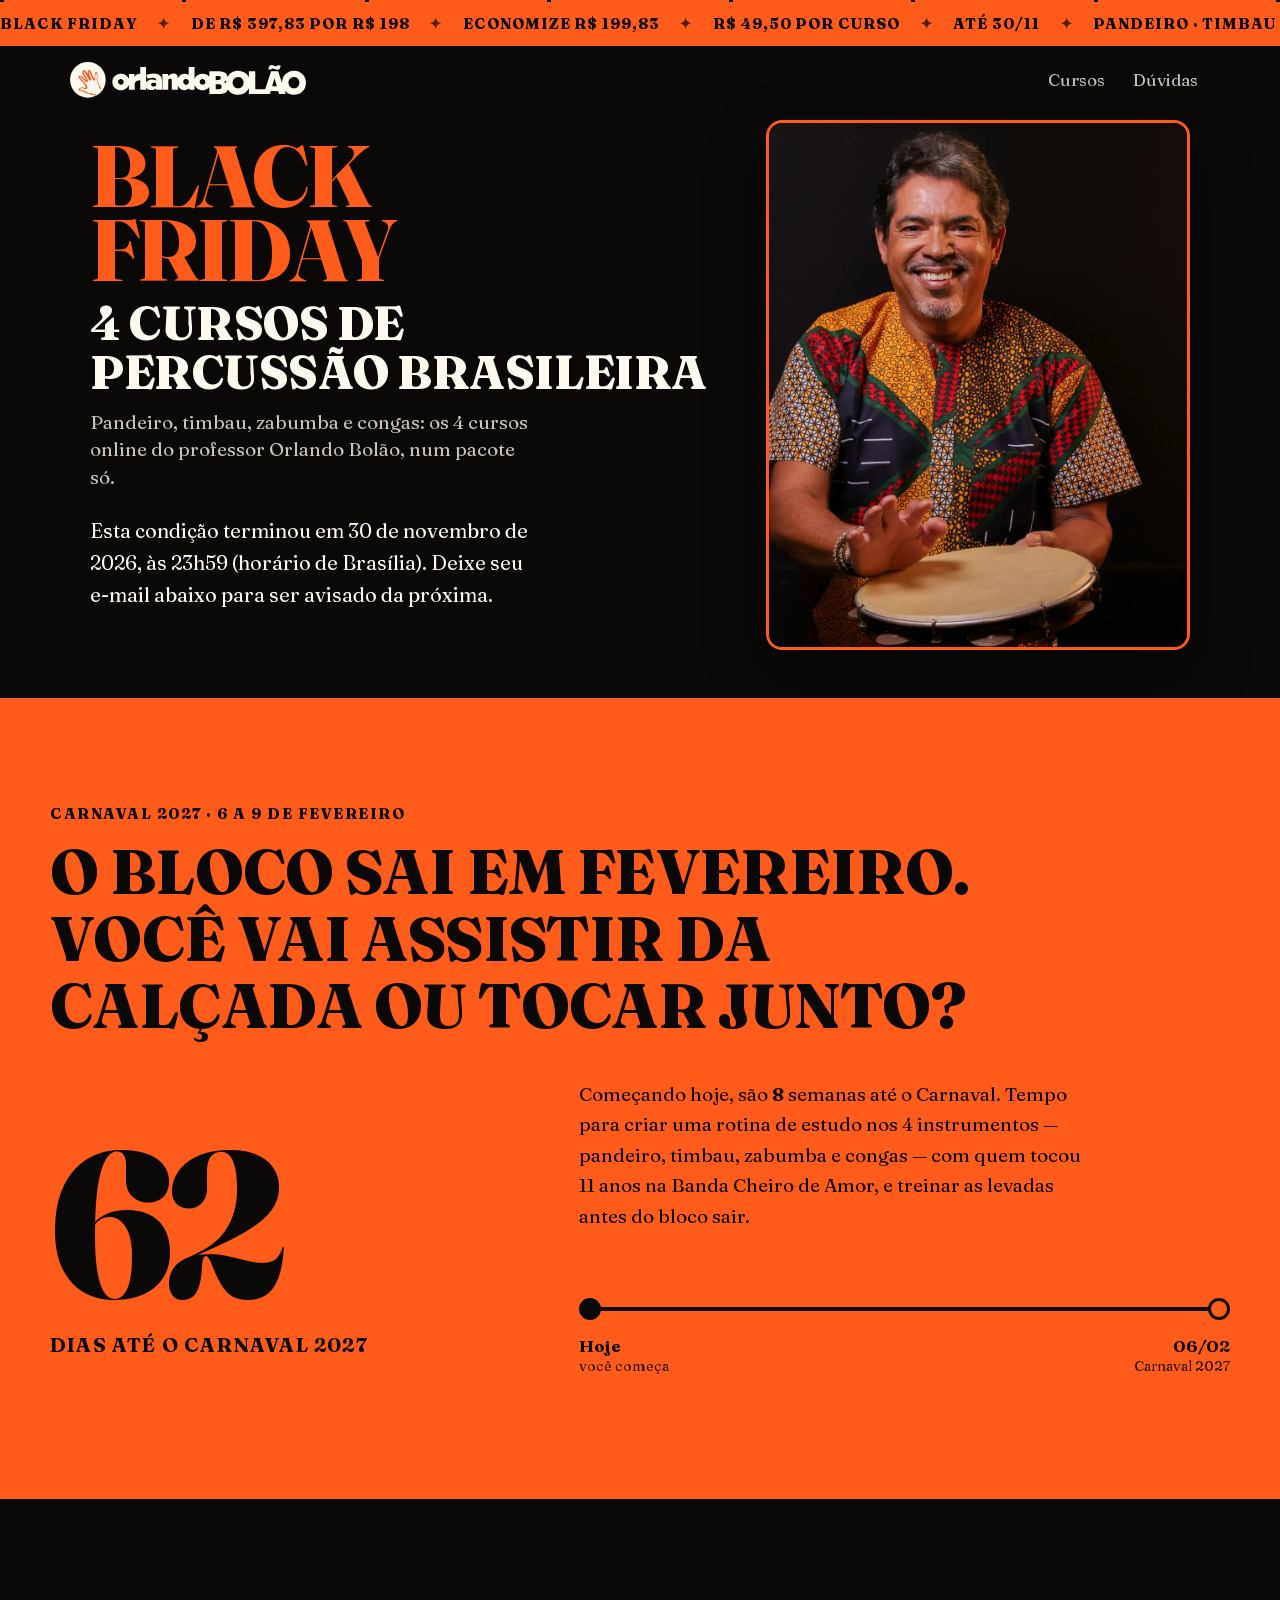
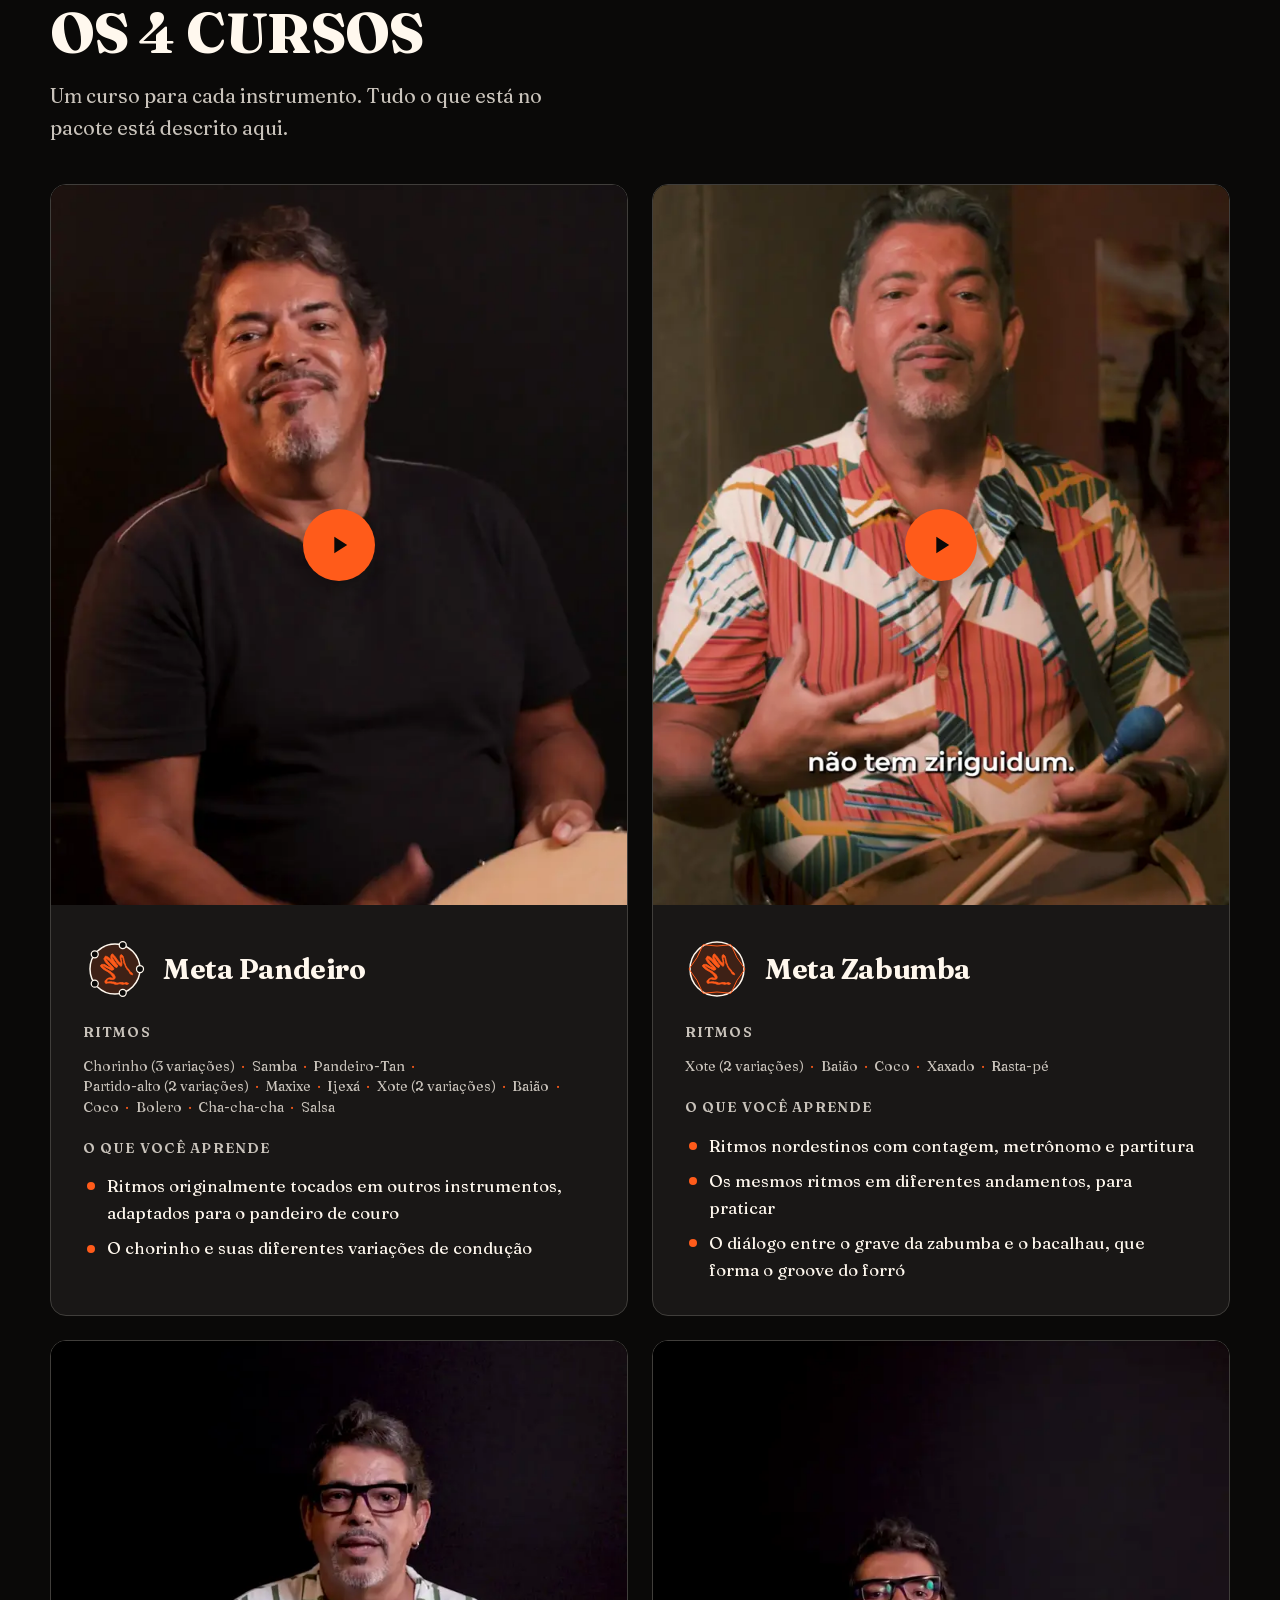
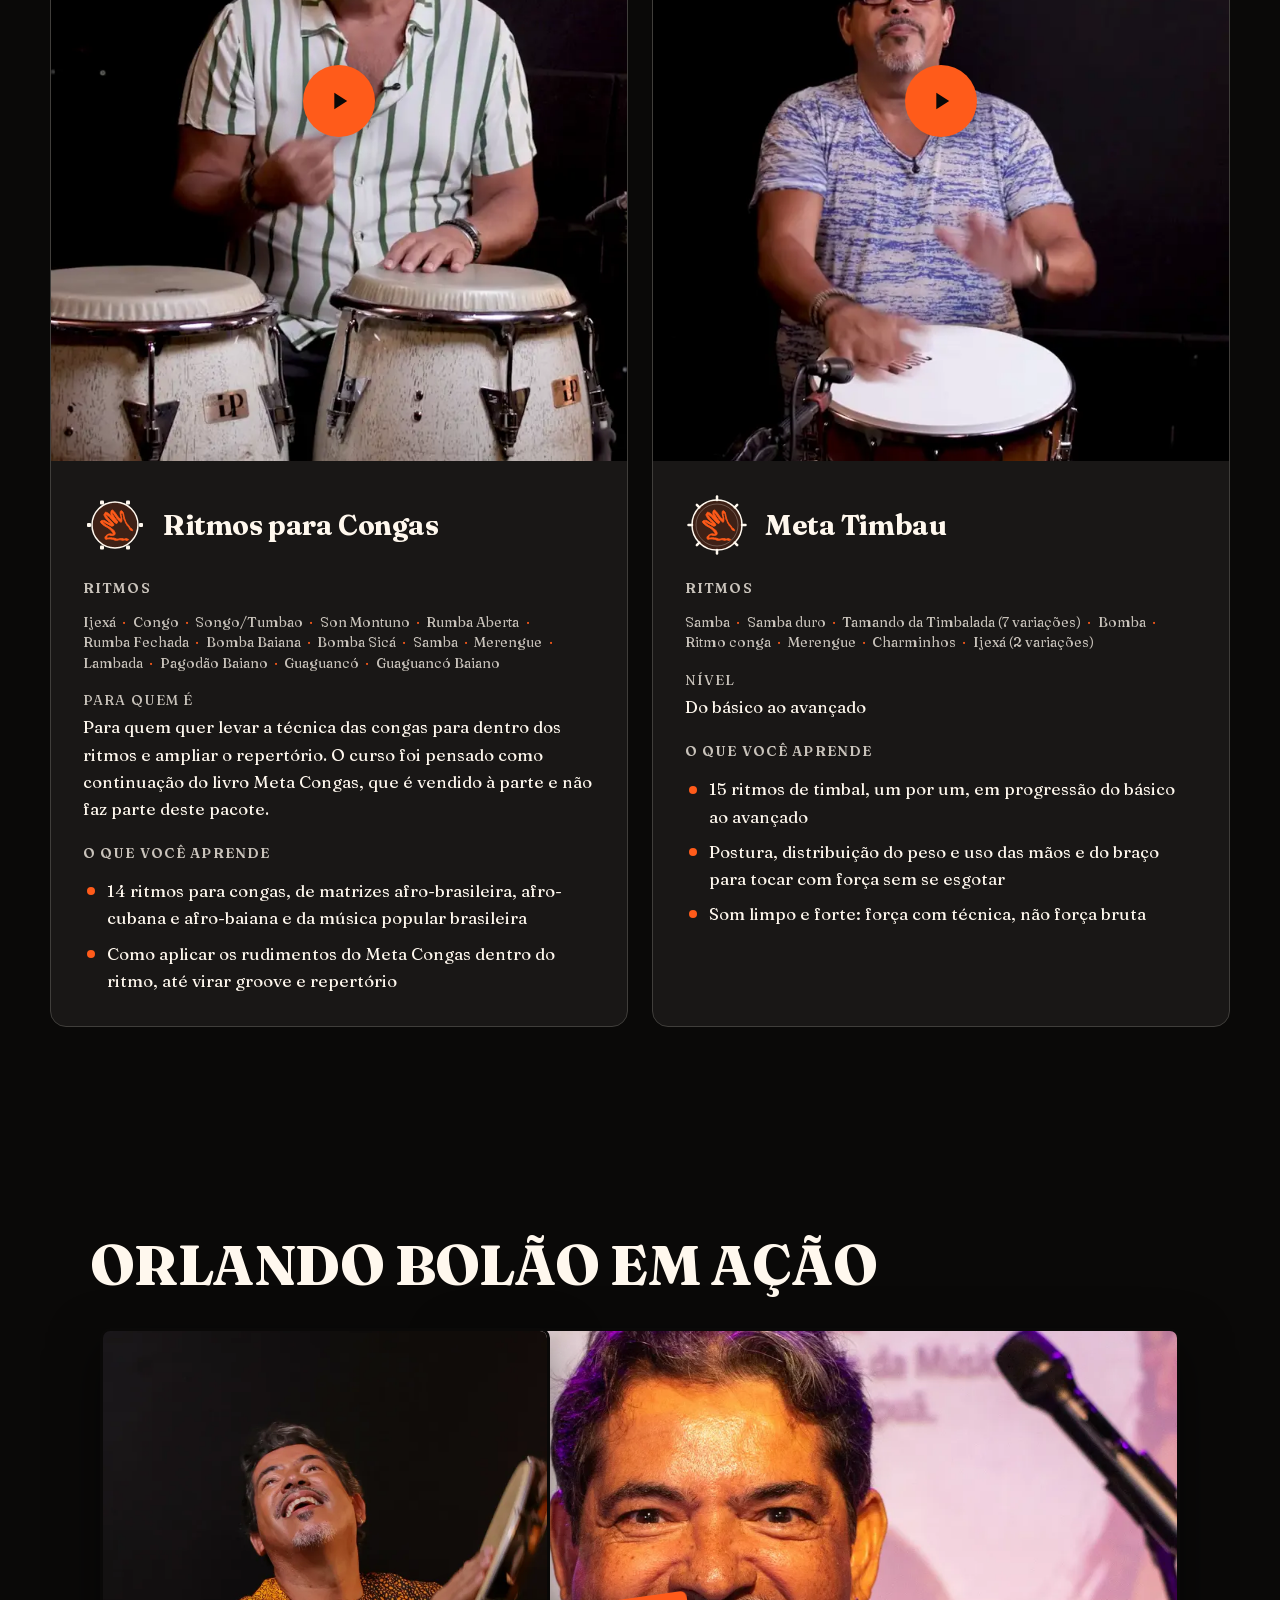
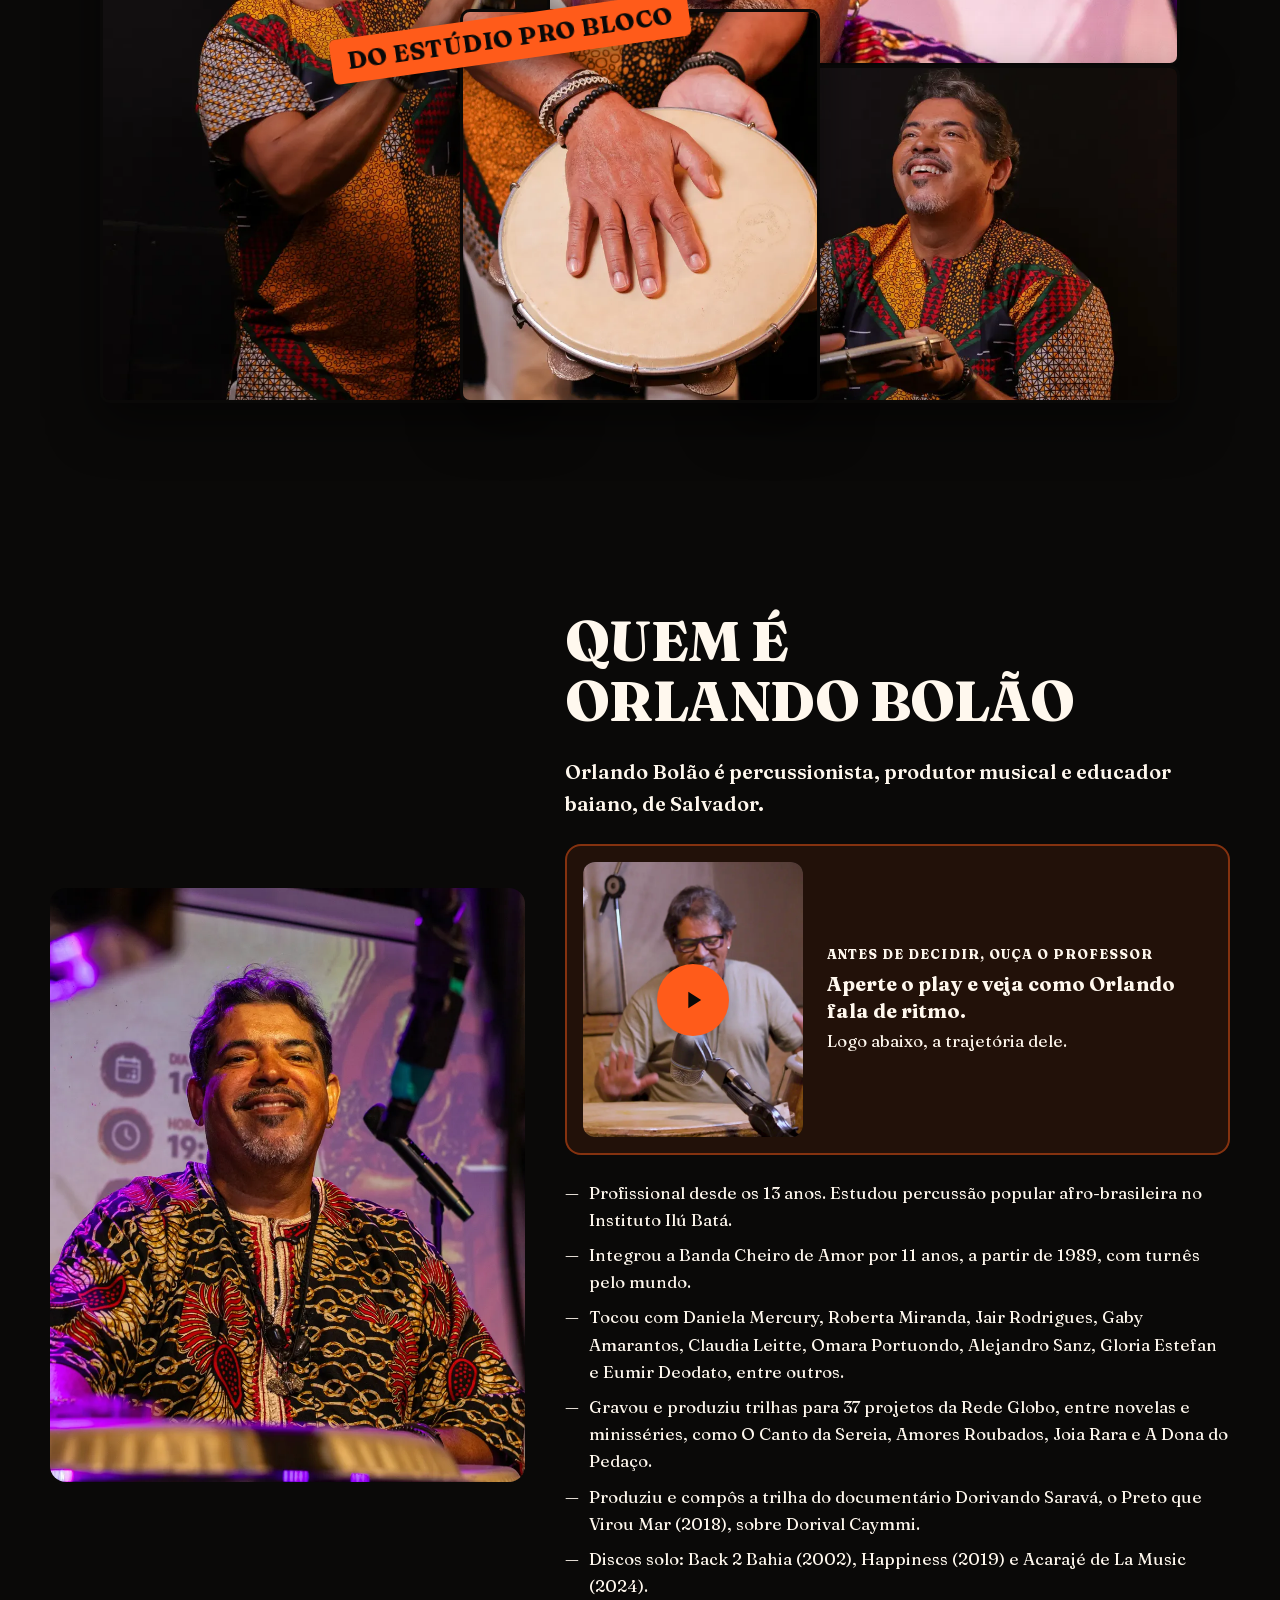
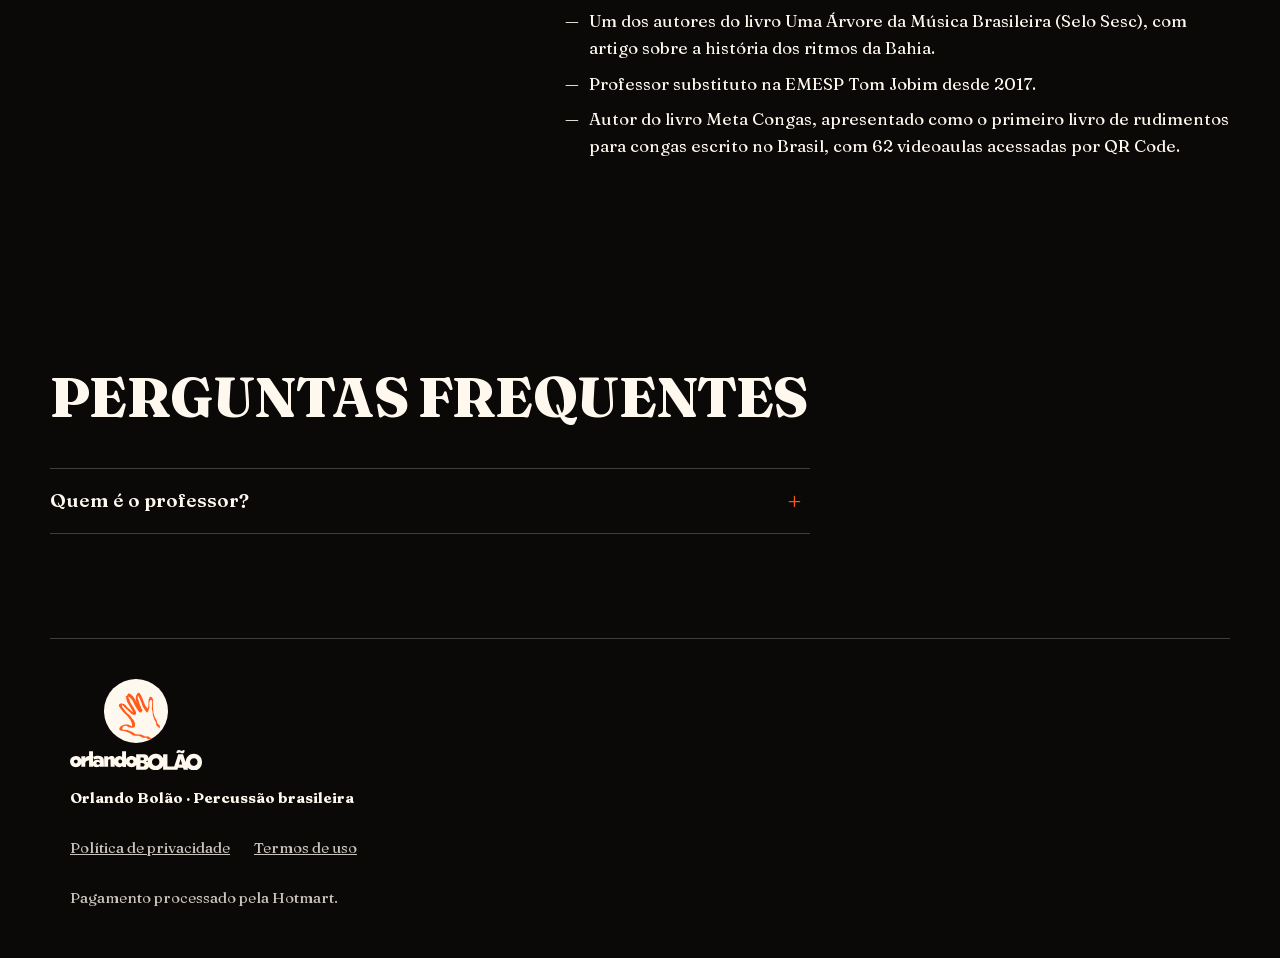
==== commit 116eb02f: "Mão em laranja cheio também na roda; remove as legendas sobre os vídeos Co-Authored-By: Claude Opus " ====
--- a/blackfriday-b/index.html
+++ b/blackfriday-b/index.html
@@ -179,9 +179,8 @@
   <div class="grade-cursos">
     <article class="curso com-midia" id="meta-pandeiro" data-slug="meta-pandeiro" data-nome="Meta Pandeiro" data-fx="subir">
   <div class="curso-midia"><div class="video video-vertical">
-  <button type="button" class="video-fachada" data-embed="assets/videos/pandeiro.mp4" data-tipo="video" data-video="trecho" data-curso="meta-pandeiro" data-titulo="Orlando no pandeiro: técnica e os três timbres (35 s)">
+  <button type="button" class="video-fachada" data-embed="assets/videos/pandeiro.mp4" data-tipo="video" data-video="trecho" data-curso="meta-pandeiro" data-titulo="Orlando no pandeiro: técnica e os três timbres (35 s)" aria-label="Assistir: Orlando no pandeiro: técnica e os três timbres (35 s)">
     <img src="assets/videos/pandeiro-poster.webp" alt="" width="720" height="1280" loading="lazy" decoding="async"><span class="video-play" aria-hidden="true"><svg viewBox="0 0 24 24" width="28" height="28"><path d="M8 5v14l11-7z" fill="currentColor"/></svg></span>
-    <span class="video-rotulo">Assistir: Orlando no pandeiro: técnica e os três timbres (35 s)</span>
   </button>
 </div></div>
   <div class="curso-corpo">
@@ -191,9 +190,8 @@
 </article>
 <article class="curso com-midia" id="meta-zabumba" data-slug="meta-zabumba" data-nome="Meta Zabumba" data-fx="subir">
   <div class="curso-midia"><div class="video video-vertical">
-  <button type="button" class="video-fachada" data-embed="assets/videos/zabumba.mp4" data-tipo="video" data-video="trecho" data-curso="meta-zabumba" data-titulo="Orlando mostra o grave e o bacalhau da zabumba (36 s)">
+  <button type="button" class="video-fachada" data-embed="assets/videos/zabumba.mp4" data-tipo="video" data-video="trecho" data-curso="meta-zabumba" data-titulo="Orlando mostra o grave e o bacalhau da zabumba (36 s)" aria-label="Assistir: Orlando mostra o grave e o bacalhau da zabumba (36 s)">
     <img src="assets/videos/zabumba-poster.webp" alt="" width="720" height="1280" loading="lazy" decoding="async"><span class="video-play" aria-hidden="true"><svg viewBox="0 0 24 24" width="28" height="28"><path d="M8 5v14l11-7z" fill="currentColor"/></svg></span>
-    <span class="video-rotulo">Assistir: Orlando mostra o grave e o bacalhau da zabumba (36 s)</span>
   </button>
 </div></div>
   <div class="curso-corpo">
@@ -203,9 +201,8 @@
 </article>
 <article class="curso com-midia" id="ritmos-para-congas" data-slug="ritmos-para-congas" data-nome="Ritmos para Congas" data-fx="subir">
   <div class="curso-midia"><div class="video video-vertical">
-  <button type="button" class="video-fachada" data-embed="assets/videos/congas.mp4" data-tipo="video" data-video="trecho" data-curso="ritmos-para-congas" data-titulo="Orlando apresenta o curso Ritmos para Congas (36 s)">
+  <button type="button" class="video-fachada" data-embed="assets/videos/congas.mp4" data-tipo="video" data-video="trecho" data-curso="ritmos-para-congas" data-titulo="Orlando apresenta o curso Ritmos para Congas (36 s)" aria-label="Assistir: Orlando apresenta o curso Ritmos para Congas (36 s)">
     <img src="assets/videos/congas-poster.webp" alt="" width="720" height="1280" loading="lazy" decoding="async"><span class="video-play" aria-hidden="true"><svg viewBox="0 0 24 24" width="28" height="28"><path d="M8 5v14l11-7z" fill="currentColor"/></svg></span>
-    <span class="video-rotulo">Assistir: Orlando apresenta o curso Ritmos para Congas (36 s)</span>
   </button>
 </div></div>
   <div class="curso-corpo">
@@ -215,9 +212,8 @@
 </article>
 <article class="curso com-midia" id="meta-timbau" data-slug="meta-timbau" data-nome="Meta Timbau" data-fx="subir">
   <div class="curso-midia"><div class="video video-vertical">
-  <button type="button" class="video-fachada" data-embed="assets/videos/timbau.mp4" data-tipo="video" data-video="trecho" data-curso="meta-timbau" data-titulo="Orlando ensina uma levada básica de timbal (48 s)">
+  <button type="button" class="video-fachada" data-embed="assets/videos/timbau.mp4" data-tipo="video" data-video="trecho" data-curso="meta-timbau" data-titulo="Orlando ensina uma levada básica de timbal (48 s)" aria-label="Assistir: Orlando ensina uma levada básica de timbal (48 s)">
     <img src="assets/videos/timbau-poster.webp" alt="" width="720" height="1280" loading="lazy" decoding="async"><span class="video-play" aria-hidden="true"><svg viewBox="0 0 24 24" width="28" height="28"><path d="M8 5v14l11-7z" fill="currentColor"/></svg></span>
-    <span class="video-rotulo">Assistir: Orlando ensina uma levada básica de timbal (48 s)</span>
   </button>
 </div></div>
   <div class="curso-corpo">
@@ -285,9 +281,8 @@
     <p class="desambiguacao">Orlando Bolão é percussionista, produtor musical e educador baiano, de Salvador.</p>
     <figure class="prof-video" data-fx="subir">
       <div class="video video-vertical">
-  <button type="button" class="video-fachada" data-embed="assets/videos/prof.mp4" data-tipo="video" data-video="professor" data-curso="" data-titulo="Orlando fala sobre ritmo (1 min 18 s)">
+  <button type="button" class="video-fachada" data-embed="assets/videos/prof.mp4" data-tipo="video" data-video="professor" data-curso="" data-titulo="Orlando fala sobre ritmo (1 min 18 s)" aria-label="Assistir: Orlando fala sobre ritmo (1 min 18 s)">
     <img src="assets/videos/prof-poster.webp" alt="" width="720" height="1280" loading="lazy" decoding="async"><span class="video-play" aria-hidden="true"><svg viewBox="0 0 24 24" width="28" height="28"><path d="M8 5v14l11-7z" fill="currentColor"/></svg></span>
-    <span class="video-rotulo">Assistir: Orlando fala sobre ritmo (1 min 18 s)</span>
   </button>
 </div>
       <figcaption><span class="prof-video-kicker">Antes de decidir, ouça o professor</span><strong>Aperte o play e veja como Orlando fala de ritmo.</strong><span>Logo abaixo, a trajetória dele.</span></figcaption>
--- a/blackfriday-b/style.css
+++ b/blackfriday-b/style.css
@@ -359,10 +359,6 @@
   position: absolute; left: 50%; top: 50%; translate: -50% -50%;
   width: 72px; height: 72px; border-radius: 50%; display: grid; place-items: center;
   background: var(--destaque); color: var(--botao-texto); box-shadow: 0 4px 24px rgb(0 0 0 / 0.35);
-}
-.video-rotulo {
-  position: absolute; left: 0; right: 0; bottom: 0; padding: 32px 16px 12px; font-weight: 600;
-  color: #fff; background: linear-gradient(transparent, rgb(0 0 0 / 0.72)); font-size: 1rem;
 }
 
 /* ---------- 3. o que você leva ---------- */
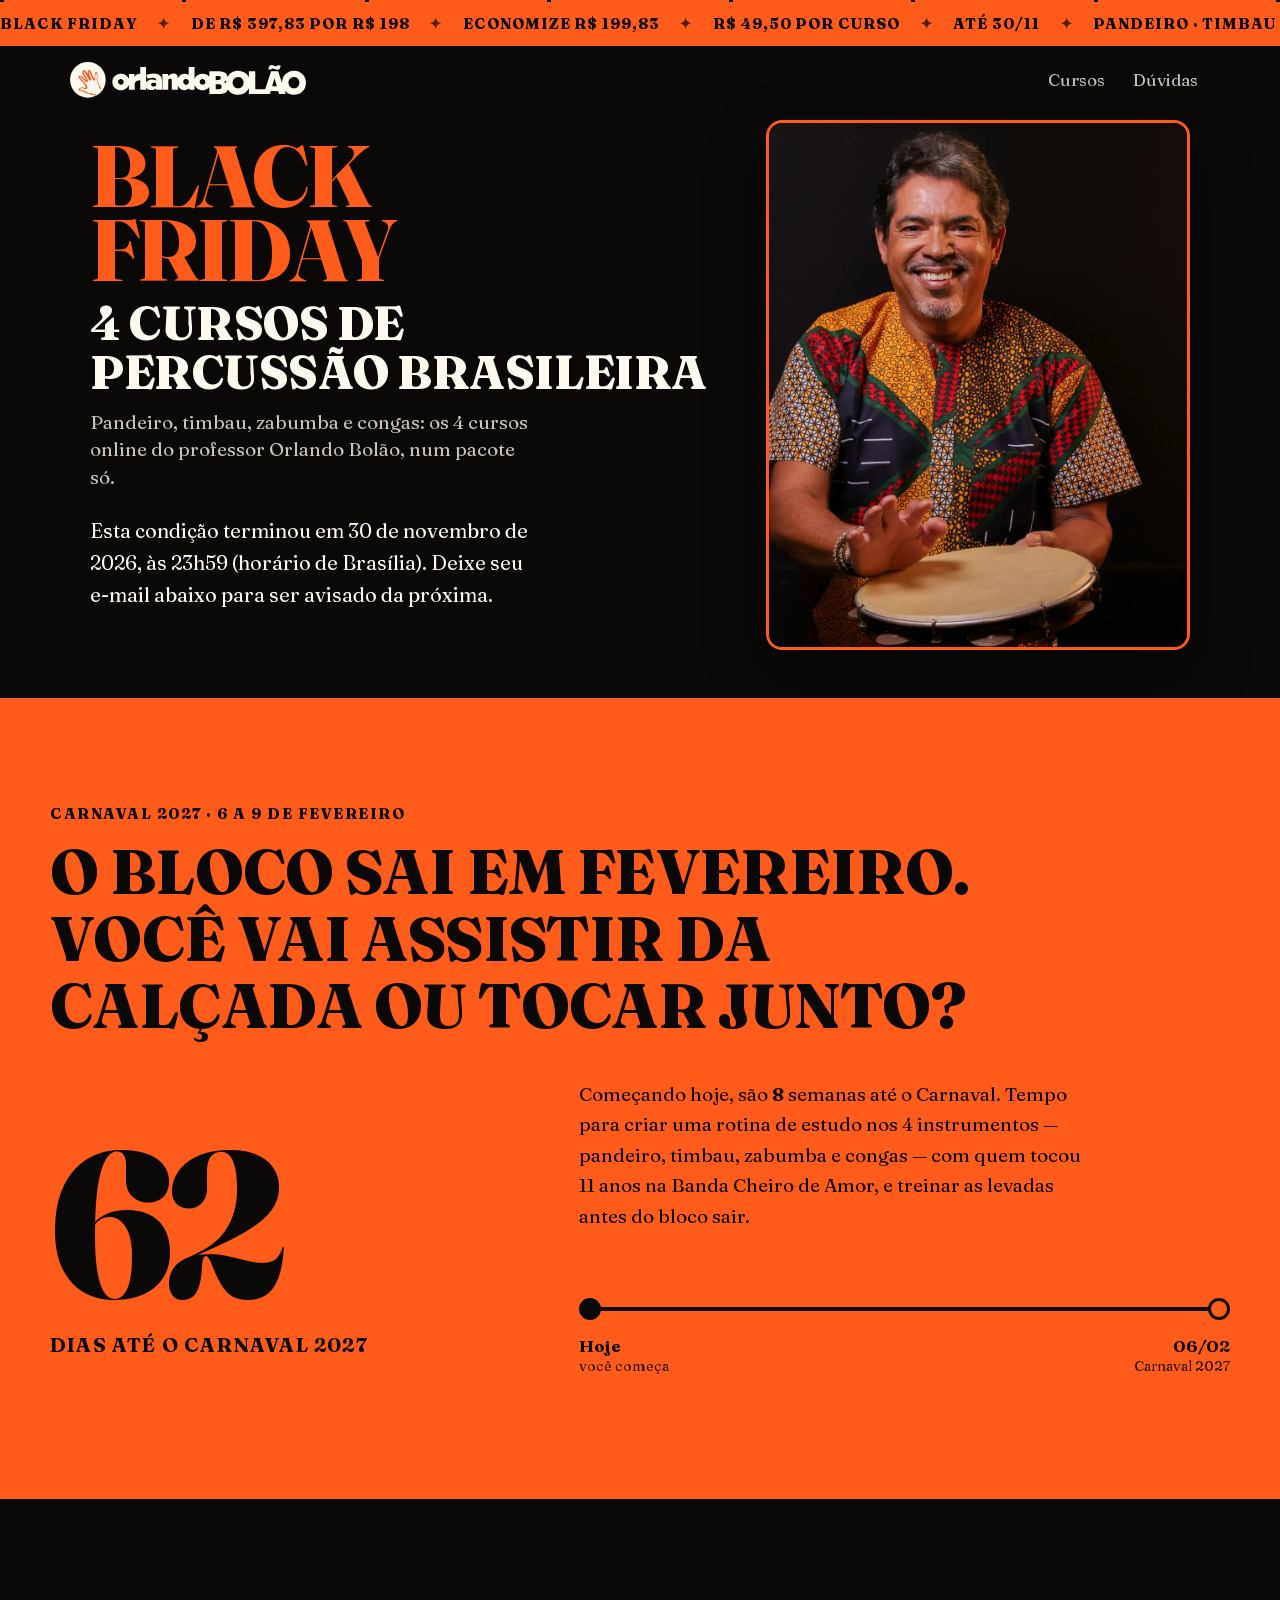
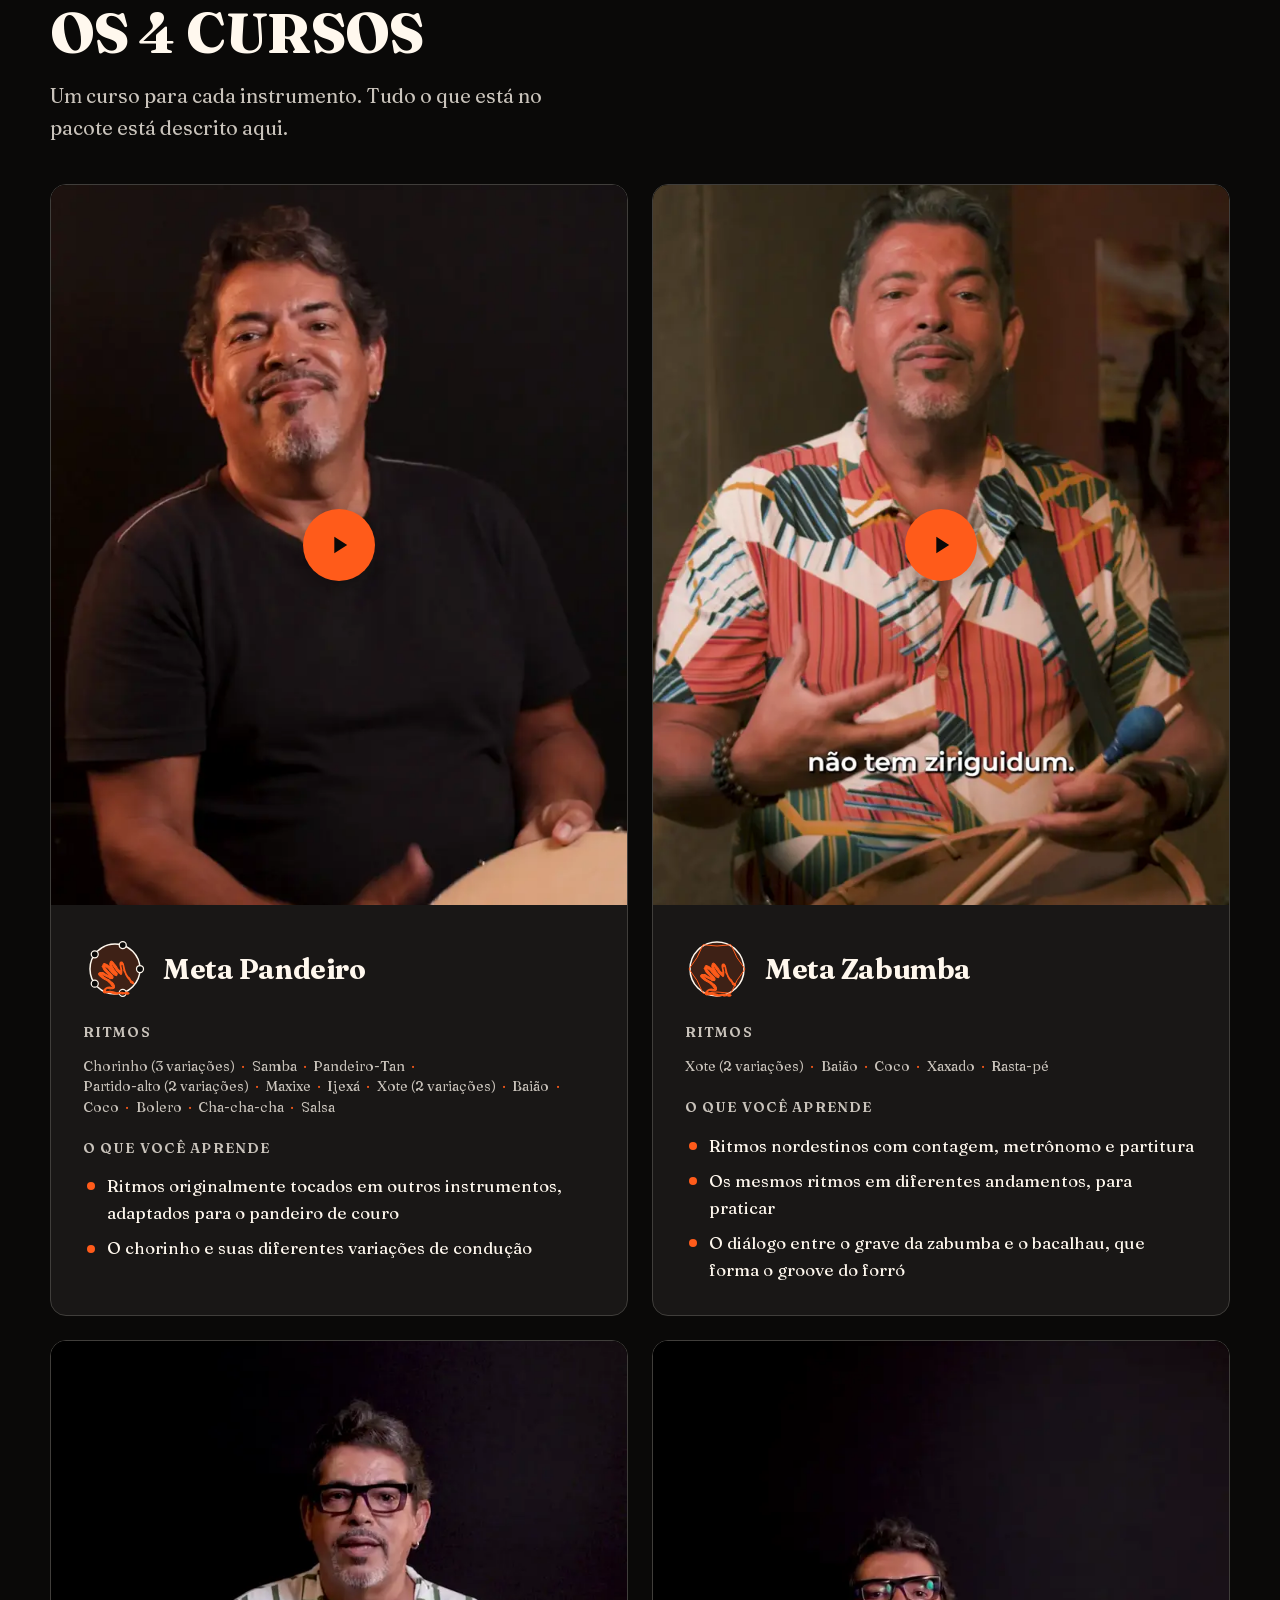
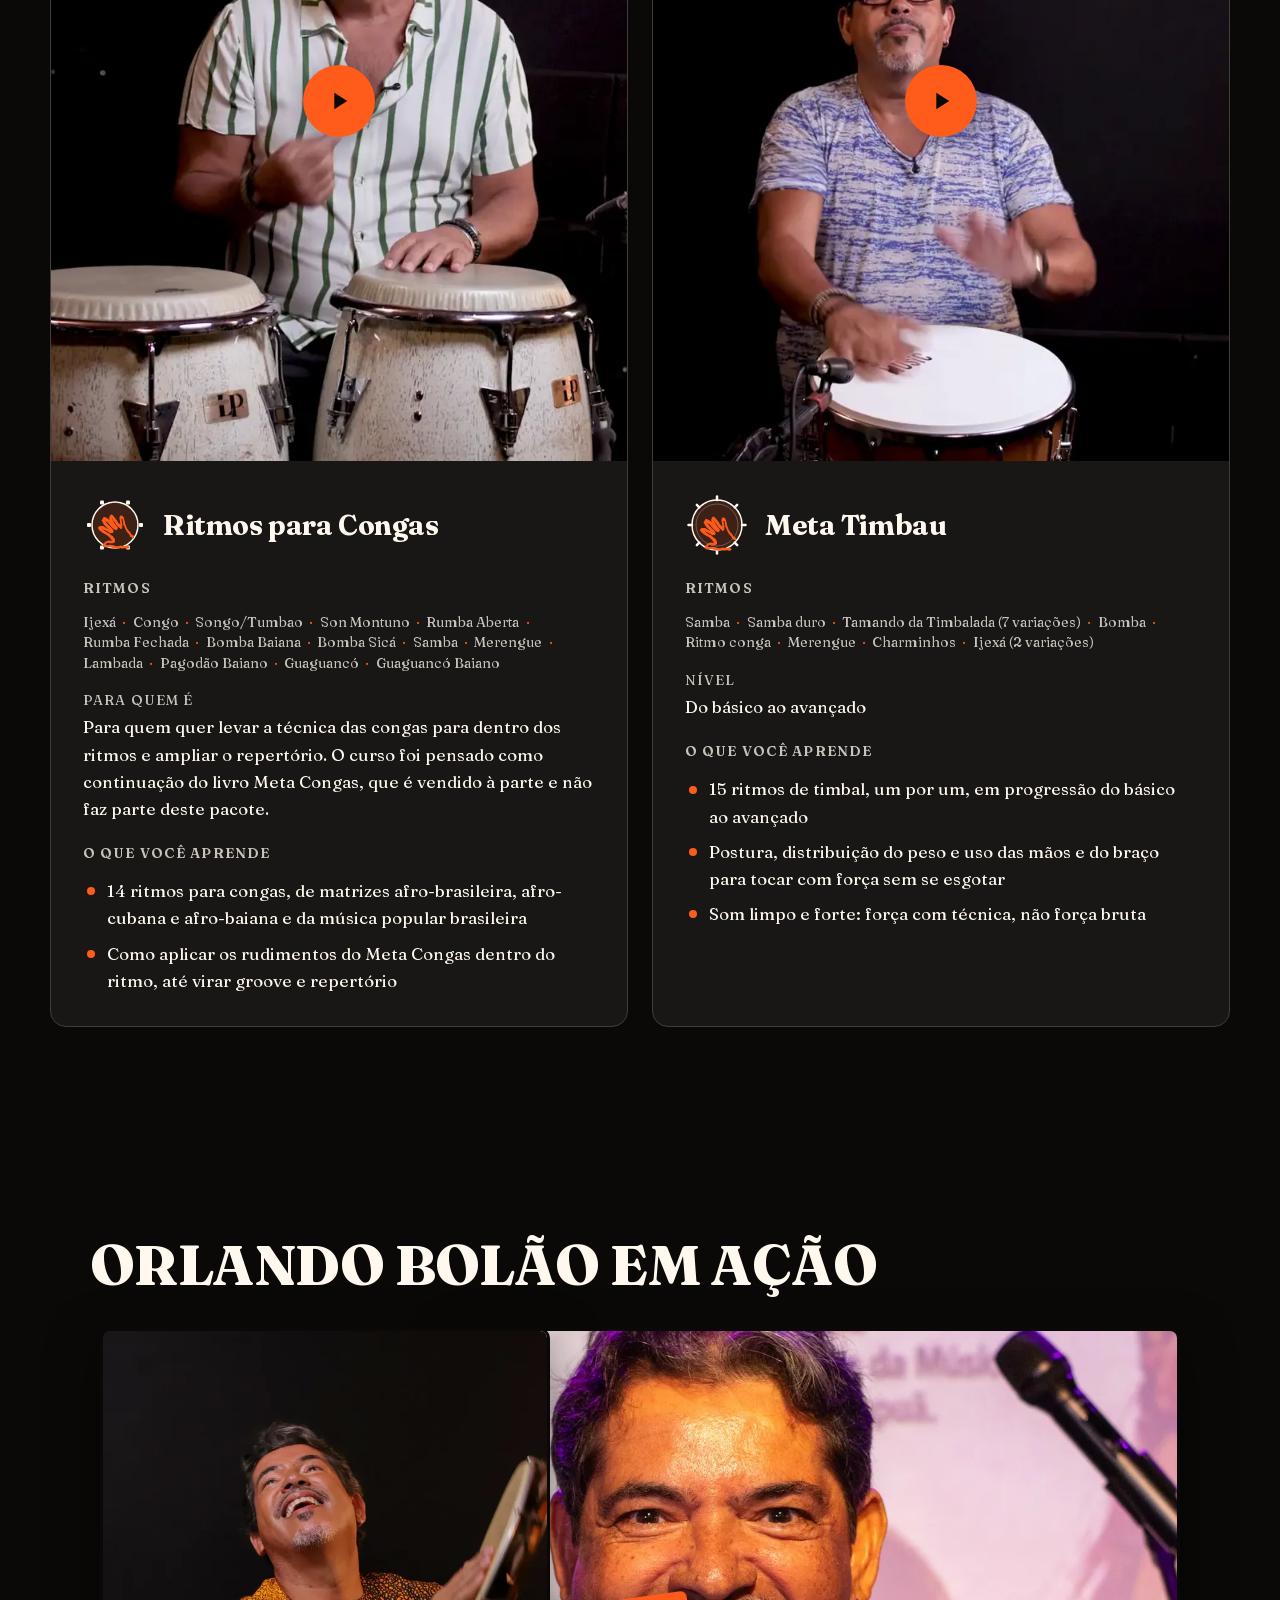
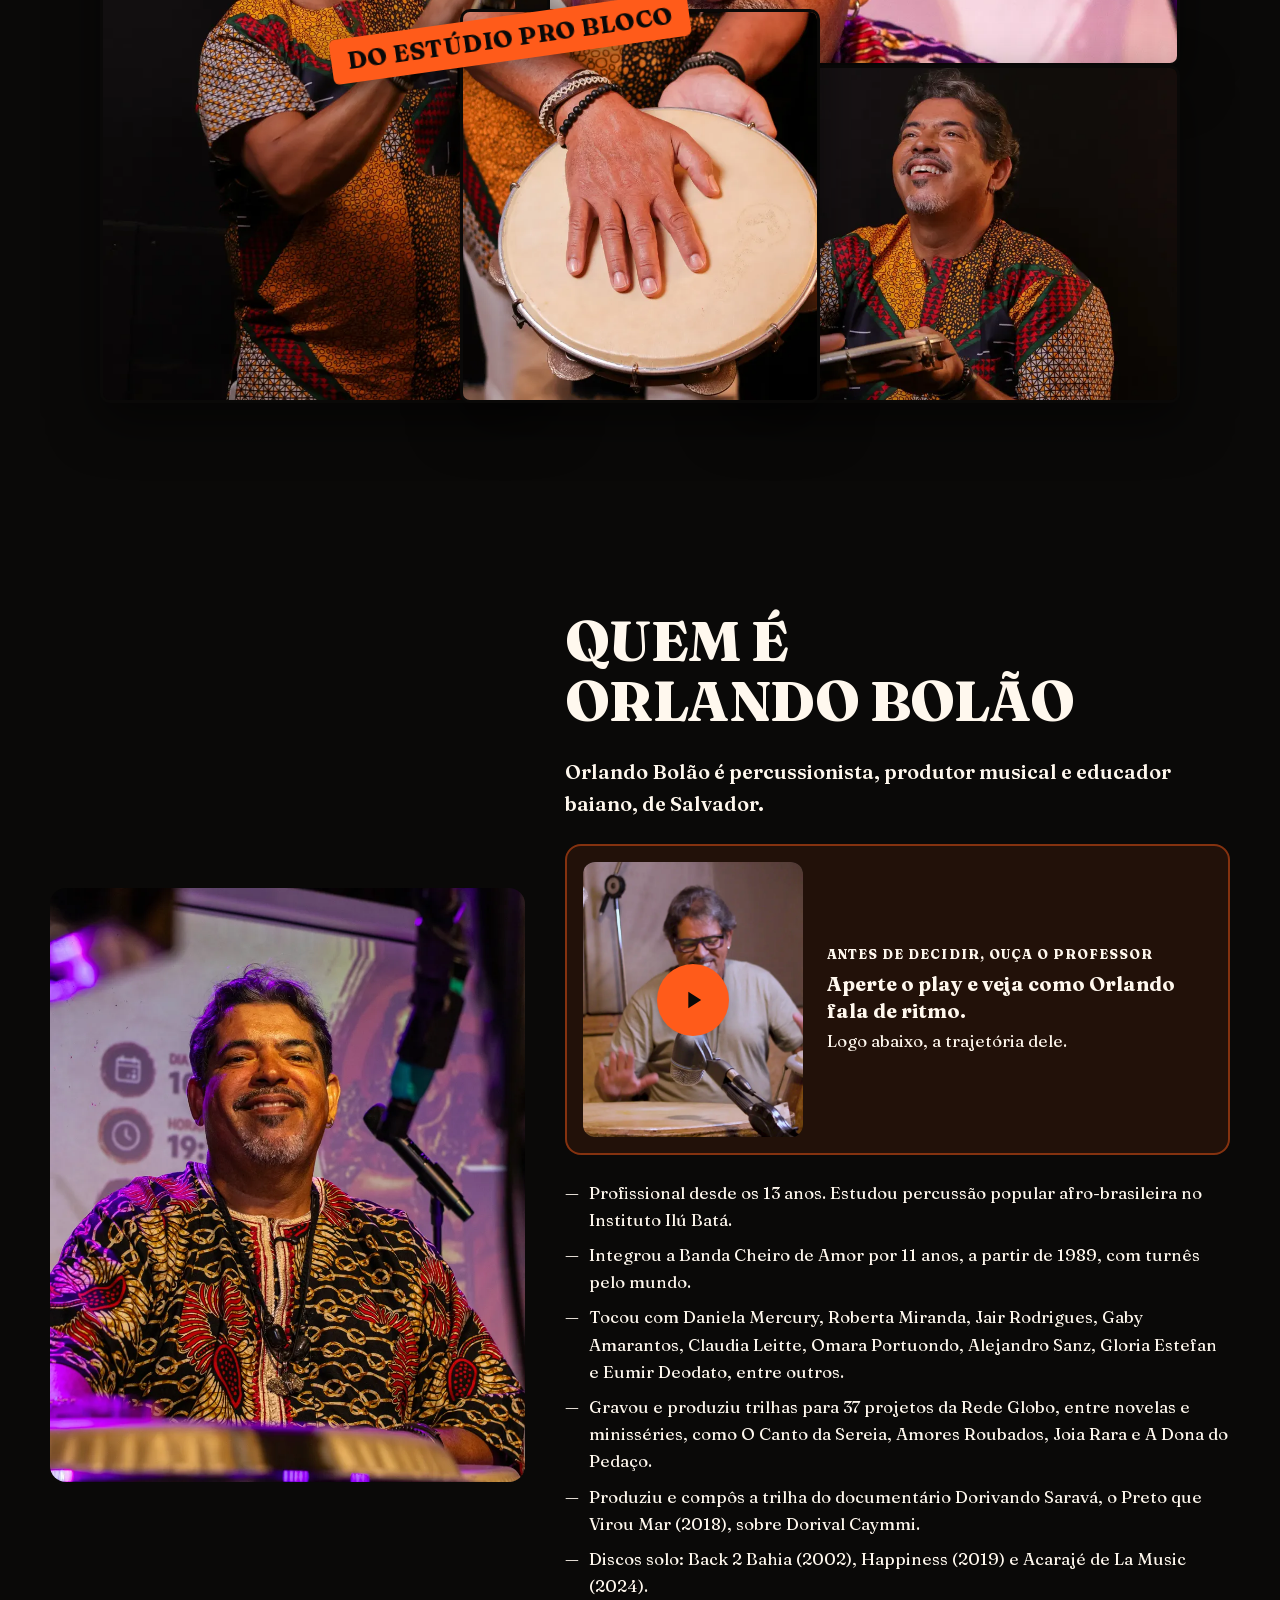
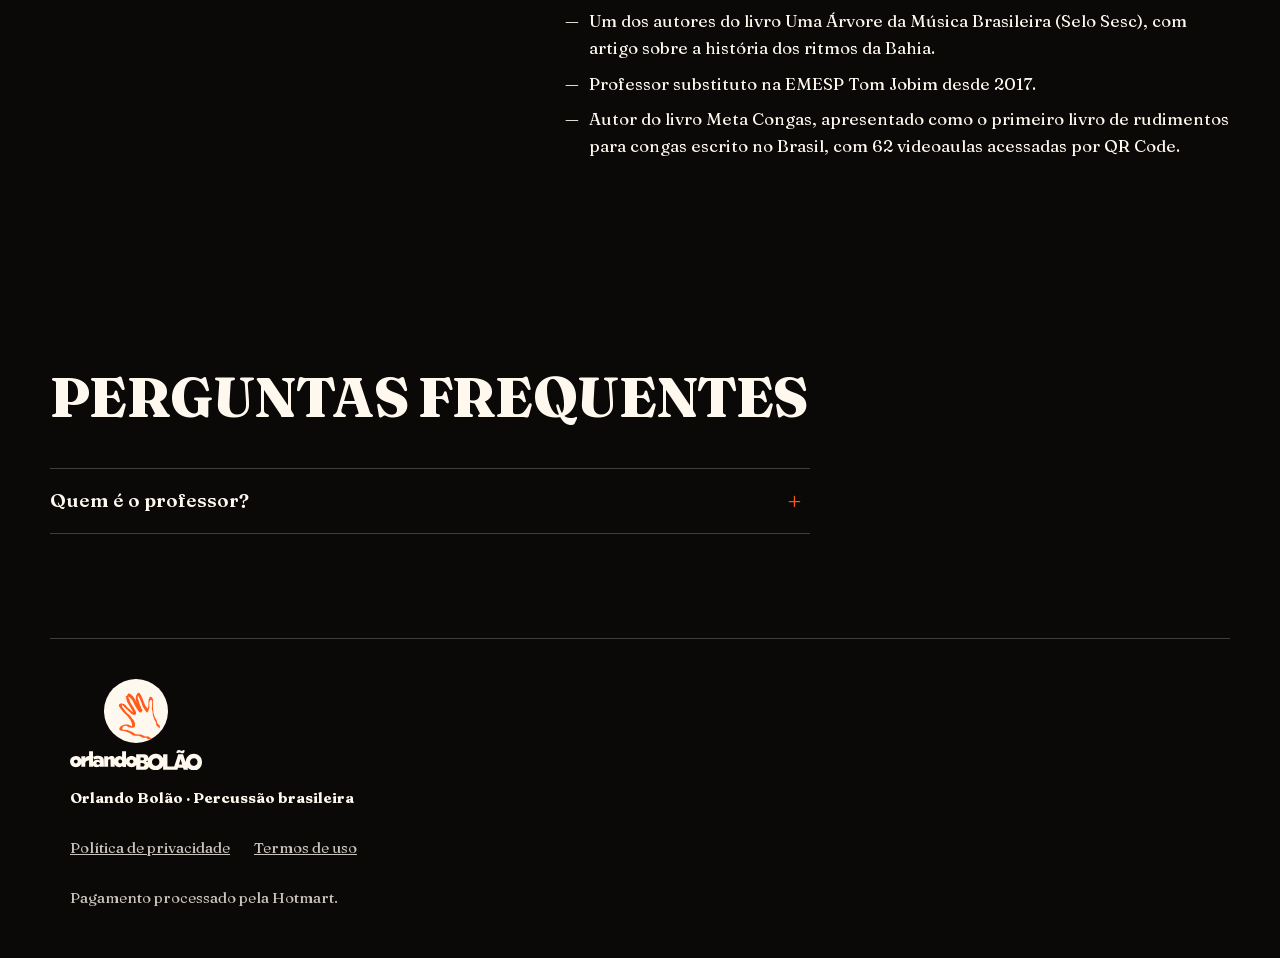
==== commit 86375cc6: "Base do punho encostada na borda de cada tambor Co-Authored-By: Claude Opus 5.5 <noreply@anthropic.c" ====
--- a/blackfriday-b/index.html
+++ b/blackfriday-b/index.html
@@ -184,7 +184,7 @@
   </button>
 </div></div>
   <div class="curso-corpo">
-  <header class="curso-topo"><svg class="pele pele-pandeiro pele-mao" viewBox="-4 -4 128 128" width="64" height="64" aria-hidden="true" focusable="false"><circle cx="60" cy="60" r="50" class="p-pele"/><circle cx="60" cy="60" r="50" class="p-aro" /><circle cx="110.0" cy="60.0" r="7" class="p-platinela"/><circle cx="75.5" cy="107.6" r="7" class="p-platinela"/><circle cx="19.5" cy="89.4" r="7" class="p-platinela"/><circle cx="19.5" cy="30.6" r="7" class="p-platinela"/><circle cx="75.5" cy="12.4" r="7" class="p-platinela"/><g class="p-mao" transform="translate(63 62) rotate(-14) scale(0.07612) translate(-1123 -902)"><g transform="translate(0 1868) scale(0.1 -0.1)"><path d="M11021 13983 c-60 -24 -251 -238 -279 -312 -3 -9 -22 -43 -42 -76 -20 -33 -43 -78 -50 -100 -7 -22 -21 -57 -31 -77 -12 -23 -19 -59 -19 -95 0 -32 -7 -115 -15 -184 -29 -266 -30 -380 0 -524 14 -71 33 -140 41 -153 16 -24 74 -215 74 -243 0 -9 10 -28 21 -43 12 -15 19 -30 15 -33 -9 -9 -36 18 -36 36 0 10 -11 28 -24 40 -13 13 -27 34 -31 48 -3 14 -16 40 -29 57 -30 40 -106 191 -106 210 0 42 -106 260 -165 341 -12 17 -25 38 -28 47 -9 24 -102 163 -146 217 -41 50 -52 67 -98 138 -18 27 -63 77 -100 110 -38 33 -133 124 -213 201 -116 113 -159 148 -215 176 -175 87 -298 108 -364 62 -20 -14 -42 -26 -47 -26 -26 0 -88 -96 -98 -152 -5 -27 -17 -45 -41 -64 -23 -17 -35 -35 -35 -50 0 -35 -52 -144 -69 -144 -8 0 -22 7 -32 16 -26 23 -56 9 -88 -41 -22 -35 -30 -41 -45 -33 -39 22 -64 -59 -35 -115 19 -36 62 -77 81 -77 33 0 44 -44 18 -77 -26 -33 -22 -89 14 -168 15 -34 21 -62 18 -88 -3 -27 3 -55 22 -96 17 -39 26 -76 26 -110 0 -39 9 -71 39 -134 22 -45 42 -104 46 -130 6 -43 61 -167 86 -191 5 -6 9 -16 9 -23 0 -13 24 -51 147 -240 29 -44 53 -84 53 -87 0 -3 25 -42 55 -88 30 -45 55 -86 55 -91 0 -5 20 -39 44 -76 24 -36 51 -81 60 -98 9 -18 29 -47 45 -65 28 -32 79 -117 149 -248 19 -36 44 -77 56 -92 12 -14 32 -45 46 -69 14 -23 35 -57 47 -76 13 -18 25 -46 29 -61 7 -32 50 -119 73 -147 10 -11 27 -47 40 -80 24 -63 42 -104 66 -145 20 -33 15 -75 -7 -75 -10 0 -80 57 -155 127 -271 250 -477 434 -552 494 -119 95 -417 402 -507 523 -63 84 -251 279 -278 287 -12 4 -61 26 -109 50 -49 24 -99 44 -112 44 -14 0 -59 11 -101 25 -42 14 -100 25 -128 25 -28 0 -91 9 -140 20 -110 24 -140 25 -191 1 -22 -10 -59 -21 -83 -25 -174 -27 -268 -186 -216 -366 8 -30 19 -79 24 -108 5 -30 15 -61 22 -70 8 -10 31 -51 52 -92 21 -41 55 -95 75 -120 21 -25 52 -70 71 -100 19 -30 60 -82 90 -115 31 -33 77 -89 103 -125 158 -220 412 -511 547 -625 26 -22 70 -67 98 -101 50 -60 75 -83 151 -139 23 -16 48 -39 56 -51 8 -12 47 -49 87 -82 90 -75 260 -262 328 -362 28 -41 85 -120 126 -175 41 -55 91 -125 111 -155 20 -30 51 -67 68 -82 55 -47 105 -130 110 -181 5 -55 30 -107 91 -190 24 -34 44 -70 44 -80 0 -11 9 -36 20 -56 21 -39 80 -214 80 -238 0 -8 9 -27 19 -42 11 -15 22 -45 26 -66 3 -22 18 -64 32 -93 25 -51 26 -58 20 -175 -12 -225 -47 -264 -171 -188 -18 12 -40 21 -49 21 -21 0 -82 36 -137 81 -25 20 -61 45 -80 54 -19 10 -64 37 -100 61 -103 68 -204 84 -532 84 -242 0 -263 -1 -292 -20 -23 -14 -64 -22 -143 -30 -140 -13 -282 -63 -328 -116 -12 -13 -69 -52 -180 -122 -201 -127 -251 -175 -289 -278 -16 -44 -38 -89 -48 -101 -11 -11 -22 -41 -25 -65 -3 -23 -12 -55 -19 -70 -27 -53 -1 -118 87 -221 102 -120 171 -147 370 -144 101 1 149 -3 194 -16 33 -10 117 -22 187 -27 90 -7 138 -15 165 -29 22 -11 72 -22 118 -26 53 -5 89 -13 107 -26 14 -10 37 -19 51 -19 13 0 36 -9 50 -20 14 -11 61 -34 104 -51 43 -16 96 -38 118 -49 22 -10 64 -24 94 -30 30 -6 59 -14 65 -19 6 -4 25 -11 41 -15 17 -4 77 -37 133 -72 111 -70 156 -97 212 -126 19 -10 52 -30 72 -45 77 -59 131 -100 219 -169 68 -55 101 -73 133 -78 23 -4 53 -13 67 -20 14 -7 50 -19 80 -26 30 -7 74 -19 99 -27 25 -8 99 -19 165 -24 66 -5 149 -12 184 -15 35 -4 134 -1 220 6 161 13 189 11 291 -24 75 -25 173 -56 211 -66 84 -22 336 -154 387 -202 80 -77 153 -91 497 -93 l271 -2 57 -33 c32 -18 70 -48 84 -67 15 -19 58 -52 97 -74 39 -22 94 -54 121 -72 73 -46 231 -53 299 -13 62 36 119 31 87 -8 -36 -43 49 -33 119 15 63 43 67 48 48 67 -9 9 -8 16 5 30 39 43 17 81 -78 127 -41 21 -103 62 -136 91 -56 51 -221 164 -290 200 -36 18 -104 13 -219 -19 -56 -15 -105 -20 -195 -20 -140 0 -182 12 -253 72 -59 50 -259 154 -377 197 -49 17 -108 39 -130 48 -22 8 -51 15 -65 16 -14 0 -40 9 -58 20 -33 20 -43 22 -268 41 -97 8 -143 7 -174 -1 -78 -21 -199 -18 -257 8 -46 20 -66 22 -190 20 -167 -2 -195 8 -343 123 -52 41 -118 90 -146 109 -161 110 -225 150 -239 150 -9 0 -43 22 -78 49 -77 60 -129 87 -187 96 -25 4 -62 15 -83 26 -21 10 -52 19 -70 19 -20 0 -47 10 -67 25 -19 14 -46 25 -60 25 -14 0 -35 7 -46 15 -81 56 -291 135 -362 135 -12 0 -49 9 -80 19 -32 11 -115 25 -186 31 -71 6 -172 20 -225 31 -53 11 -149 22 -213 24 -136 4 -126 0 -206 87 -93 101 -96 162 -16 323 56 112 104 171 182 221 32 20 69 45 84 55 56 39 117 52 238 50 152 -3 191 -13 277 -71 40 -28 75 -50 79 -50 3 0 35 -20 70 -45 36 -25 77 -48 91 -51 15 -4 42 -18 61 -31 19 -12 40 -23 47 -23 7 0 32 -9 56 -20 24 -11 59 -20 76 -20 18 0 60 -9 93 -21 32 -11 94 -24 137 -28 43 -4 93 -15 110 -25 40 -20 134 -21 173 -1 16 8 61 17 102 21 85 7 241 53 313 92 55 30 75 59 75 113 0 20 7 55 15 78 52 149 70 388 35 480 -12 29 -28 83 -36 120 -8 36 -25 82 -38 101 -15 23 -25 57 -28 97 -5 49 -13 72 -45 120 -22 32 -43 74 -47 94 -3 20 -26 65 -51 100 -25 35 -45 69 -45 75 0 18 -42 52 -90 73 -45 20 -67 43 -125 132 -16 25 -48 68 -70 95 -22 27 -58 76 -80 109 -106 164 -392 480 -540 595 -51 40 -470 455 -553 549 -75 85 -132 158 -132 171 0 5 -25 38 -56 72 -31 35 -71 84 -88 109 -17 26 -68 92 -113 148 -219 269 -309 473 -288 652 14 123 54 119 155 -16 21 -27 50 -61 65 -75 15 -14 55 -61 90 -105 34 -44 84 -100 111 -124 27 -25 79 -80 115 -124 36 -43 79 -86 95 -96 16 -10 56 -43 89 -75 33 -31 80 -71 105 -89 24 -17 76 -64 115 -102 38 -39 93 -88 120 -110 49 -38 77 -64 315 -285 126 -116 306 -299 349 -354 36 -45 112 -109 160 -133 20 -10 48 -26 64 -36 19 -13 64 -22 145 -31 64 -7 127 -17 139 -24 72 -39 325 58 376 145 22 38 26 144 11 268 -8 65 -18 94 -52 153 -23 41 -42 76 -42 78 0 11 -80 173 -89 178 -5 4 -13 21 -16 39 -8 37 -28 73 -96 174 -27 39 -49 76 -49 83 0 6 -11 28 -25 48 -14 20 -25 42 -25 48 0 14 -54 102 -134 219 -32 47 -70 107 -84 133 -14 26 -40 64 -58 86 -18 21 -42 57 -54 80 -12 22 -34 64 -50 91 -16 28 -34 61 -41 75 -7 14 -29 45 -48 69 -43 54 -75 104 -96 151 -25 55 -54 109 -103 188 -32 53 -46 88 -52 130 -4 31 -17 77 -28 102 -12 25 -22 63 -22 86 0 30 -8 53 -31 83 -26 37 -31 53 -33 114 -3 93 -34 159 -92 200 -24 17 -48 44 -54 60 -5 17 -24 52 -41 79 l-32 49 18 39 c17 38 17 79 0 123 -6 13 -2 17 16 17 46 0 111 -44 213 -143 57 -56 147 -142 200 -192 53 -49 107 -104 119 -121 12 -17 47 -65 78 -105 114 -152 247 -358 284 -439 21 -47 43 -92 51 -100 12 -14 23 -41 64 -155 10 -27 33 -77 52 -110 19 -34 40 -75 46 -93 6 -17 24 -51 40 -74 38 -55 102 -176 102 -192 0 -19 67 -143 105 -196 18 -25 40 -61 49 -80 29 -64 76 -142 122 -204 25 -34 74 -106 109 -161 119 -187 241 -351 290 -391 20 -16 69 -59 109 -96 88 -80 160 -118 236 -125 53 -5 58 -3 100 32 51 43 86 90 96 130 4 15 27 53 52 83 50 61 92 155 92 204 0 22 -12 51 -35 83 -44 62 -95 140 -117 180 -35 64 -88 178 -88 191 0 7 -11 34 -25 60 -14 26 -25 55 -25 64 0 16 -21 67 -71 176 -10 22 -19 48 -19 58 0 9 -11 34 -25 54 -14 20 -25 44 -25 52 0 8 -8 31 -19 50 -10 19 -22 50 -26 69 -4 19 -16 48 -26 65 -10 17 -19 38 -19 46 0 8 -10 33 -21 55 -12 22 -28 63 -35 90 -18 71 -53 165 -70 189 -8 11 -14 39 -14 61 -1 22 -10 65 -21 95 -11 30 -25 78 -30 107 -5 28 -18 72 -29 98 -11 26 -20 54 -20 63 0 10 -11 37 -24 62 -28 54 -76 190 -76 217 0 11 -9 53 -20 94 -21 79 -29 369 -11 398 23 35 130 -63 175 -160 9 -19 27 -52 40 -74 14 -22 35 -60 48 -85 13 -25 41 -69 61 -99 20 -29 37 -58 37 -65 0 -6 12 -33 25 -61 14 -27 25 -57 25 -65 0 -8 9 -29 19 -46 10 -17 22 -51 26 -75 8 -48 35 -107 70 -154 12 -16 25 -43 29 -60 4 -16 15 -48 25 -70 19 -41 32 -74 58 -155 8 -25 34 -85 57 -135 64 -135 87 -195 97 -245 4 -25 17 -71 28 -102 12 -32 21 -65 21 -75 0 -10 31 -81 69 -158 39 -77 75 -160 81 -185 7 -25 31 -74 54 -110 24 -36 77 -119 119 -185 42 -66 93 -142 113 -169 21 -27 62 -85 91 -130 30 -44 65 -92 78 -106 37 -41 125 -162 125 -174 0 -6 9 -22 20 -36 11 -14 20 -32 20 -41 0 -15 35 -68 74 -111 22 -25 66 -7 111 45 20 23 63 71 96 107 60 66 102 146 115 220 3 19 15 51 26 70 13 22 22 61 25 110 3 41 14 91 23 110 79 160 116 509 90 835 -29 351 40 672 175 823 49 55 76 64 111 37 10 -8 40 -17 66 -21 72 -10 149 -82 171 -161 25 -90 32 -296 11 -358 -20 -63 -29 -322 -17 -520 10 -152 0 -230 -34 -267 -29 -32 -24 -440 6 -516 12 -29 21 -61 21 -70 0 -10 11 -33 23 -52 15 -22 26 -57 30 -95 3 -33 15 -85 25 -115 18 -52 23 -101 38 -370 7 -142 33 -297 55 -340 11 -19 19 -44 19 -55 0 -11 11 -42 25 -70 13 -27 25 -59 25 -70 0 -11 9 -33 19 -49 12 -17 23 -57 27 -95 3 -36 13 -79 21 -95 19 -37 51 -127 69 -196 14 -49 37 -106 68 -165 5 -11 17 -34 26 -51 9 -17 26 -44 38 -59 12 -15 22 -34 22 -42 0 -31 88 -180 158 -267 57 -71 70 -123 82 -351 7 -122 17 -209 25 -225 7 -14 16 -40 20 -58 4 -21 21 -44 47 -65 113 -90 268 -245 268 -266 0 -4 20 -20 44 -35 25 -16 68 -54 95 -86 75 -87 125 -89 161 -7 24 56 19 157 -10 194 -25 33 -25 47 4 108 20 44 21 54 10 80 -7 17 -20 51 -29 77 -14 42 -21 49 -55 58 -23 6 -49 24 -65 43 -15 17 -50 52 -79 77 -29 25 -103 97 -164 162 l-112 116 0 150 c0 137 -2 153 -23 193 -13 24 -38 82 -56 129 -18 47 -45 107 -58 135 -27 52 -31 58 -113 164 -28 35 -50 71 -50 79 0 8 -22 54 -50 102 -27 48 -50 94 -50 101 0 8 -8 28 -18 44 -10 17 -22 44 -26 60 -4 17 -14 37 -22 46 -8 9 -21 47 -28 85 -8 38 -21 89 -30 113 -9 24 -16 53 -16 65 0 11 -7 34 -16 51 -8 16 -20 52 -25 80 -5 27 -21 73 -34 100 -51 108 -53 121 -59 340 -4 165 -9 226 -25 285 -11 41 -22 102 -26 135 -3 33 -13 83 -22 112 -14 48 -14 56 1 93 15 37 15 69 4 336 -9 241 -9 313 2 388 13 93 16 683 4 831 -6 74 -42 202 -74 271 -11 22 -20 45 -20 51 0 63 -174 275 -237 288 -15 3 -56 13 -90 21 -110 25 -138 15 -207 -74 -88 -115 -146 -231 -174 -347 -61 -255 -65 -295 -69 -810 -4 -357 -8 -486 -17 -505 -7 -14 -27 -52 -45 -85 -25 -47 -34 -79 -40 -145 -8 -83 -48 -190 -71 -190 -5 0 -24 18 -42 41 -18 23 -51 62 -73 88 -23 26 -54 68 -70 94 -17 26 -60 88 -97 138 -38 49 -68 96 -68 103 0 8 -7 20 -17 27 -9 8 -22 28 -30 44 -7 17 -27 53 -43 80 -47 79 -100 192 -100 213 0 11 -8 30 -18 43 -27 34 -70 133 -78 177 -4 20 -17 58 -30 84 -13 26 -24 54 -24 63 0 19 -35 121 -70 205 -14 36 -39 99 -55 140 -15 41 -49 125 -76 186 -27 61 -49 116 -49 122 0 6 -20 51 -45 101 -25 50 -45 96 -45 102 0 16 -42 113 -101 235 -27 55 -49 104 -49 109 0 4 -15 31 -34 60 -19 28 -45 71 -59 96 -103 190 -205 328 -242 329 -6 0 -18 9 -28 20 -17 20 -146 29 -186 13z m-2074 -638 c8 -22 -6 -33 -17 -15 -13 20 -12 30 0 30 6 0 13 -7 17 -15z"/></g></g></svg><h3>Meta Pandeiro</h3></header>
+  <header class="curso-topo"><svg class="pele pele-pandeiro pele-mao" viewBox="-4 -4 128 128" width="64" height="64" aria-hidden="true" focusable="false"><circle cx="60" cy="60" r="50" class="p-pele"/><circle cx="60" cy="60" r="50" class="p-aro" /><circle cx="110.0" cy="60.0" r="7" class="p-platinela"/><circle cx="75.5" cy="107.6" r="7" class="p-platinela"/><circle cx="19.5" cy="89.4" r="7" class="p-platinela"/><circle cx="19.5" cy="30.6" r="7" class="p-platinela"/><circle cx="75.5" cy="12.4" r="7" class="p-platinela"/><g class="p-mao" transform="translate(62 79) rotate(-14) scale(0.08304) translate(-1123 -902)"><g transform="translate(0 1868) scale(0.1 -0.1)"><path d="M11021 13983 c-60 -24 -251 -238 -279 -312 -3 -9 -22 -43 -42 -76 -20 -33 -43 -78 -50 -100 -7 -22 -21 -57 -31 -77 -12 -23 -19 -59 -19 -95 0 -32 -7 -115 -15 -184 -29 -266 -30 -380 0 -524 14 -71 33 -140 41 -153 16 -24 74 -215 74 -243 0 -9 10 -28 21 -43 12 -15 19 -30 15 -33 -9 -9 -36 18 -36 36 0 10 -11 28 -24 40 -13 13 -27 34 -31 48 -3 14 -16 40 -29 57 -30 40 -106 191 -106 210 0 42 -106 260 -165 341 -12 17 -25 38 -28 47 -9 24 -102 163 -146 217 -41 50 -52 67 -98 138 -18 27 -63 77 -100 110 -38 33 -133 124 -213 201 -116 113 -159 148 -215 176 -175 87 -298 108 -364 62 -20 -14 -42 -26 -47 -26 -26 0 -88 -96 -98 -152 -5 -27 -17 -45 -41 -64 -23 -17 -35 -35 -35 -50 0 -35 -52 -144 -69 -144 -8 0 -22 7 -32 16 -26 23 -56 9 -88 -41 -22 -35 -30 -41 -45 -33 -39 22 -64 -59 -35 -115 19 -36 62 -77 81 -77 33 0 44 -44 18 -77 -26 -33 -22 -89 14 -168 15 -34 21 -62 18 -88 -3 -27 3 -55 22 -96 17 -39 26 -76 26 -110 0 -39 9 -71 39 -134 22 -45 42 -104 46 -130 6 -43 61 -167 86 -191 5 -6 9 -16 9 -23 0 -13 24 -51 147 -240 29 -44 53 -84 53 -87 0 -3 25 -42 55 -88 30 -45 55 -86 55 -91 0 -5 20 -39 44 -76 24 -36 51 -81 60 -98 9 -18 29 -47 45 -65 28 -32 79 -117 149 -248 19 -36 44 -77 56 -92 12 -14 32 -45 46 -69 14 -23 35 -57 47 -76 13 -18 25 -46 29 -61 7 -32 50 -119 73 -147 10 -11 27 -47 40 -80 24 -63 42 -104 66 -145 20 -33 15 -75 -7 -75 -10 0 -80 57 -155 127 -271 250 -477 434 -552 494 -119 95 -417 402 -507 523 -63 84 -251 279 -278 287 -12 4 -61 26 -109 50 -49 24 -99 44 -112 44 -14 0 -59 11 -101 25 -42 14 -100 25 -128 25 -28 0 -91 9 -140 20 -110 24 -140 25 -191 1 -22 -10 -59 -21 -83 -25 -174 -27 -268 -186 -216 -366 8 -30 19 -79 24 -108 5 -30 15 -61 22 -70 8 -10 31 -51 52 -92 21 -41 55 -95 75 -120 21 -25 52 -70 71 -100 19 -30 60 -82 90 -115 31 -33 77 -89 103 -125 158 -220 412 -511 547 -625 26 -22 70 -67 98 -101 50 -60 75 -83 151 -139 23 -16 48 -39 56 -51 8 -12 47 -49 87 -82 90 -75 260 -262 328 -362 28 -41 85 -120 126 -175 41 -55 91 -125 111 -155 20 -30 51 -67 68 -82 55 -47 105 -130 110 -181 5 -55 30 -107 91 -190 24 -34 44 -70 44 -80 0 -11 9 -36 20 -56 21 -39 80 -214 80 -238 0 -8 9 -27 19 -42 11 -15 22 -45 26 -66 3 -22 18 -64 32 -93 25 -51 26 -58 20 -175 -12 -225 -47 -264 -171 -188 -18 12 -40 21 -49 21 -21 0 -82 36 -137 81 -25 20 -61 45 -80 54 -19 10 -64 37 -100 61 -103 68 -204 84 -532 84 -242 0 -263 -1 -292 -20 -23 -14 -64 -22 -143 -30 -140 -13 -282 -63 -328 -116 -12 -13 -69 -52 -180 -122 -201 -127 -251 -175 -289 -278 -16 -44 -38 -89 -48 -101 -11 -11 -22 -41 -25 -65 -3 -23 -12 -55 -19 -70 -27 -53 -1 -118 87 -221 102 -120 171 -147 370 -144 101 1 149 -3 194 -16 33 -10 117 -22 187 -27 90 -7 138 -15 165 -29 22 -11 72 -22 118 -26 53 -5 89 -13 107 -26 14 -10 37 -19 51 -19 13 0 36 -9 50 -20 14 -11 61 -34 104 -51 43 -16 96 -38 118 -49 22 -10 64 -24 94 -30 30 -6 59 -14 65 -19 6 -4 25 -11 41 -15 17 -4 77 -37 133 -72 111 -70 156 -97 212 -126 19 -10 52 -30 72 -45 77 -59 131 -100 219 -169 68 -55 101 -73 133 -78 23 -4 53 -13 67 -20 14 -7 50 -19 80 -26 30 -7 74 -19 99 -27 25 -8 99 -19 165 -24 66 -5 149 -12 184 -15 35 -4 134 -1 220 6 161 13 189 11 291 -24 75 -25 173 -56 211 -66 84 -22 336 -154 387 -202 80 -77 153 -91 497 -93 l271 -2 57 -33 c32 -18 70 -48 84 -67 15 -19 58 -52 97 -74 39 -22 94 -54 121 -72 73 -46 231 -53 299 -13 62 36 119 31 87 -8 -36 -43 49 -33 119 15 63 43 67 48 48 67 -9 9 -8 16 5 30 39 43 17 81 -78 127 -41 21 -103 62 -136 91 -56 51 -221 164 -290 200 -36 18 -104 13 -219 -19 -56 -15 -105 -20 -195 -20 -140 0 -182 12 -253 72 -59 50 -259 154 -377 197 -49 17 -108 39 -130 48 -22 8 -51 15 -65 16 -14 0 -40 9 -58 20 -33 20 -43 22 -268 41 -97 8 -143 7 -174 -1 -78 -21 -199 -18 -257 8 -46 20 -66 22 -190 20 -167 -2 -195 8 -343 123 -52 41 -118 90 -146 109 -161 110 -225 150 -239 150 -9 0 -43 22 -78 49 -77 60 -129 87 -187 96 -25 4 -62 15 -83 26 -21 10 -52 19 -70 19 -20 0 -47 10 -67 25 -19 14 -46 25 -60 25 -14 0 -35 7 -46 15 -81 56 -291 135 -362 135 -12 0 -49 9 -80 19 -32 11 -115 25 -186 31 -71 6 -172 20 -225 31 -53 11 -149 22 -213 24 -136 4 -126 0 -206 87 -93 101 -96 162 -16 323 56 112 104 171 182 221 32 20 69 45 84 55 56 39 117 52 238 50 152 -3 191 -13 277 -71 40 -28 75 -50 79 -50 3 0 35 -20 70 -45 36 -25 77 -48 91 -51 15 -4 42 -18 61 -31 19 -12 40 -23 47 -23 7 0 32 -9 56 -20 24 -11 59 -20 76 -20 18 0 60 -9 93 -21 32 -11 94 -24 137 -28 43 -4 93 -15 110 -25 40 -20 134 -21 173 -1 16 8 61 17 102 21 85 7 241 53 313 92 55 30 75 59 75 113 0 20 7 55 15 78 52 149 70 388 35 480 -12 29 -28 83 -36 120 -8 36 -25 82 -38 101 -15 23 -25 57 -28 97 -5 49 -13 72 -45 120 -22 32 -43 74 -47 94 -3 20 -26 65 -51 100 -25 35 -45 69 -45 75 0 18 -42 52 -90 73 -45 20 -67 43 -125 132 -16 25 -48 68 -70 95 -22 27 -58 76 -80 109 -106 164 -392 480 -540 595 -51 40 -470 455 -553 549 -75 85 -132 158 -132 171 0 5 -25 38 -56 72 -31 35 -71 84 -88 109 -17 26 -68 92 -113 148 -219 269 -309 473 -288 652 14 123 54 119 155 -16 21 -27 50 -61 65 -75 15 -14 55 -61 90 -105 34 -44 84 -100 111 -124 27 -25 79 -80 115 -124 36 -43 79 -86 95 -96 16 -10 56 -43 89 -75 33 -31 80 -71 105 -89 24 -17 76 -64 115 -102 38 -39 93 -88 120 -110 49 -38 77 -64 315 -285 126 -116 306 -299 349 -354 36 -45 112 -109 160 -133 20 -10 48 -26 64 -36 19 -13 64 -22 145 -31 64 -7 127 -17 139 -24 72 -39 325 58 376 145 22 38 26 144 11 268 -8 65 -18 94 -52 153 -23 41 -42 76 -42 78 0 11 -80 173 -89 178 -5 4 -13 21 -16 39 -8 37 -28 73 -96 174 -27 39 -49 76 -49 83 0 6 -11 28 -25 48 -14 20 -25 42 -25 48 0 14 -54 102 -134 219 -32 47 -70 107 -84 133 -14 26 -40 64 -58 86 -18 21 -42 57 -54 80 -12 22 -34 64 -50 91 -16 28 -34 61 -41 75 -7 14 -29 45 -48 69 -43 54 -75 104 -96 151 -25 55 -54 109 -103 188 -32 53 -46 88 -52 130 -4 31 -17 77 -28 102 -12 25 -22 63 -22 86 0 30 -8 53 -31 83 -26 37 -31 53 -33 114 -3 93 -34 159 -92 200 -24 17 -48 44 -54 60 -5 17 -24 52 -41 79 l-32 49 18 39 c17 38 17 79 0 123 -6 13 -2 17 16 17 46 0 111 -44 213 -143 57 -56 147 -142 200 -192 53 -49 107 -104 119 -121 12 -17 47 -65 78 -105 114 -152 247 -358 284 -439 21 -47 43 -92 51 -100 12 -14 23 -41 64 -155 10 -27 33 -77 52 -110 19 -34 40 -75 46 -93 6 -17 24 -51 40 -74 38 -55 102 -176 102 -192 0 -19 67 -143 105 -196 18 -25 40 -61 49 -80 29 -64 76 -142 122 -204 25 -34 74 -106 109 -161 119 -187 241 -351 290 -391 20 -16 69 -59 109 -96 88 -80 160 -118 236 -125 53 -5 58 -3 100 32 51 43 86 90 96 130 4 15 27 53 52 83 50 61 92 155 92 204 0 22 -12 51 -35 83 -44 62 -95 140 -117 180 -35 64 -88 178 -88 191 0 7 -11 34 -25 60 -14 26 -25 55 -25 64 0 16 -21 67 -71 176 -10 22 -19 48 -19 58 0 9 -11 34 -25 54 -14 20 -25 44 -25 52 0 8 -8 31 -19 50 -10 19 -22 50 -26 69 -4 19 -16 48 -26 65 -10 17 -19 38 -19 46 0 8 -10 33 -21 55 -12 22 -28 63 -35 90 -18 71 -53 165 -70 189 -8 11 -14 39 -14 61 -1 22 -10 65 -21 95 -11 30 -25 78 -30 107 -5 28 -18 72 -29 98 -11 26 -20 54 -20 63 0 10 -11 37 -24 62 -28 54 -76 190 -76 217 0 11 -9 53 -20 94 -21 79 -29 369 -11 398 23 35 130 -63 175 -160 9 -19 27 -52 40 -74 14 -22 35 -60 48 -85 13 -25 41 -69 61 -99 20 -29 37 -58 37 -65 0 -6 12 -33 25 -61 14 -27 25 -57 25 -65 0 -8 9 -29 19 -46 10 -17 22 -51 26 -75 8 -48 35 -107 70 -154 12 -16 25 -43 29 -60 4 -16 15 -48 25 -70 19 -41 32 -74 58 -155 8 -25 34 -85 57 -135 64 -135 87 -195 97 -245 4 -25 17 -71 28 -102 12 -32 21 -65 21 -75 0 -10 31 -81 69 -158 39 -77 75 -160 81 -185 7 -25 31 -74 54 -110 24 -36 77 -119 119 -185 42 -66 93 -142 113 -169 21 -27 62 -85 91 -130 30 -44 65 -92 78 -106 37 -41 125 -162 125 -174 0 -6 9 -22 20 -36 11 -14 20 -32 20 -41 0 -15 35 -68 74 -111 22 -25 66 -7 111 45 20 23 63 71 96 107 60 66 102 146 115 220 3 19 15 51 26 70 13 22 22 61 25 110 3 41 14 91 23 110 79 160 116 509 90 835 -29 351 40 672 175 823 49 55 76 64 111 37 10 -8 40 -17 66 -21 72 -10 149 -82 171 -161 25 -90 32 -296 11 -358 -20 -63 -29 -322 -17 -520 10 -152 0 -230 -34 -267 -29 -32 -24 -440 6 -516 12 -29 21 -61 21 -70 0 -10 11 -33 23 -52 15 -22 26 -57 30 -95 3 -33 15 -85 25 -115 18 -52 23 -101 38 -370 7 -142 33 -297 55 -340 11 -19 19 -44 19 -55 0 -11 11 -42 25 -70 13 -27 25 -59 25 -70 0 -11 9 -33 19 -49 12 -17 23 -57 27 -95 3 -36 13 -79 21 -95 19 -37 51 -127 69 -196 14 -49 37 -106 68 -165 5 -11 17 -34 26 -51 9 -17 26 -44 38 -59 12 -15 22 -34 22 -42 0 -31 88 -180 158 -267 57 -71 70 -123 82 -351 7 -122 17 -209 25 -225 7 -14 16 -40 20 -58 4 -21 21 -44 47 -65 113 -90 268 -245 268 -266 0 -4 20 -20 44 -35 25 -16 68 -54 95 -86 75 -87 125 -89 161 -7 24 56 19 157 -10 194 -25 33 -25 47 4 108 20 44 21 54 10 80 -7 17 -20 51 -29 77 -14 42 -21 49 -55 58 -23 6 -49 24 -65 43 -15 17 -50 52 -79 77 -29 25 -103 97 -164 162 l-112 116 0 150 c0 137 -2 153 -23 193 -13 24 -38 82 -56 129 -18 47 -45 107 -58 135 -27 52 -31 58 -113 164 -28 35 -50 71 -50 79 0 8 -22 54 -50 102 -27 48 -50 94 -50 101 0 8 -8 28 -18 44 -10 17 -22 44 -26 60 -4 17 -14 37 -22 46 -8 9 -21 47 -28 85 -8 38 -21 89 -30 113 -9 24 -16 53 -16 65 0 11 -7 34 -16 51 -8 16 -20 52 -25 80 -5 27 -21 73 -34 100 -51 108 -53 121 -59 340 -4 165 -9 226 -25 285 -11 41 -22 102 -26 135 -3 33 -13 83 -22 112 -14 48 -14 56 1 93 15 37 15 69 4 336 -9 241 -9 313 2 388 13 93 16 683 4 831 -6 74 -42 202 -74 271 -11 22 -20 45 -20 51 0 63 -174 275 -237 288 -15 3 -56 13 -90 21 -110 25 -138 15 -207 -74 -88 -115 -146 -231 -174 -347 -61 -255 -65 -295 -69 -810 -4 -357 -8 -486 -17 -505 -7 -14 -27 -52 -45 -85 -25 -47 -34 -79 -40 -145 -8 -83 -48 -190 -71 -190 -5 0 -24 18 -42 41 -18 23 -51 62 -73 88 -23 26 -54 68 -70 94 -17 26 -60 88 -97 138 -38 49 -68 96 -68 103 0 8 -7 20 -17 27 -9 8 -22 28 -30 44 -7 17 -27 53 -43 80 -47 79 -100 192 -100 213 0 11 -8 30 -18 43 -27 34 -70 133 -78 177 -4 20 -17 58 -30 84 -13 26 -24 54 -24 63 0 19 -35 121 -70 205 -14 36 -39 99 -55 140 -15 41 -49 125 -76 186 -27 61 -49 116 -49 122 0 6 -20 51 -45 101 -25 50 -45 96 -45 102 0 16 -42 113 -101 235 -27 55 -49 104 -49 109 0 4 -15 31 -34 60 -19 28 -45 71 -59 96 -103 190 -205 328 -242 329 -6 0 -18 9 -28 20 -17 20 -146 29 -186 13z m-2074 -638 c8 -22 -6 -33 -17 -15 -13 20 -12 30 0 30 6 0 13 -7 17 -15z"/></g></g></svg><h3>Meta Pandeiro</h3></header>
   <h4>Ritmos</h4><ul class="ritmos"><li>Chorinho (3 variações)</li><li>Samba</li><li>Pandeiro-Tan</li><li>Partido-alto (2 variações)</li><li>Maxixe</li><li>Ijexá</li><li>Xote (2 variações)</li><li>Baião</li><li>Coco</li><li>Bolero</li><li>Cha-cha-cha</li><li>Salsa</li></ul><h4>O que você aprende</h4><ul class="aprende"><li>Ritmos originalmente tocados em outros instrumentos, adaptados para o pandeiro de couro</li><li>O chorinho e suas diferentes variações de condução</li></ul>
   </div>
 </article>
@@ -195,7 +195,7 @@
   </button>
 </div></div>
   <div class="curso-corpo">
-  <header class="curso-topo"><svg class="pele pele-zabumba pele-mao" viewBox="-4 -4 128 128" width="64" height="64" aria-hidden="true" focusable="false"><circle cx="60" cy="60" r="54" class="p-pele"/><circle cx="60" cy="60" r="54" class="p-aro"/><path d="M116.0 60.0L99.8 83.0L88.0 108.5L60.0 106.0L32.0 108.5L20.2 83.0L4.0 60.0L20.2 37.0L32.0 11.5L60.0 14.0L88.0 11.5L99.8 37.0Z" class="p-corda"/><g class="p-mao" transform="translate(63 62) rotate(-14) scale(0.07612) translate(-1123 -902)"><g transform="translate(0 1868) scale(0.1 -0.1)"><path d="M11021 13983 c-60 -24 -251 -238 -279 -312 -3 -9 -22 -43 -42 -76 -20 -33 -43 -78 -50 -100 -7 -22 -21 -57 -31 -77 -12 -23 -19 -59 -19 -95 0 -32 -7 -115 -15 -184 -29 -266 -30 -380 0 -524 14 -71 33 -140 41 -153 16 -24 74 -215 74 -243 0 -9 10 -28 21 -43 12 -15 19 -30 15 -33 -9 -9 -36 18 -36 36 0 10 -11 28 -24 40 -13 13 -27 34 -31 48 -3 14 -16 40 -29 57 -30 40 -106 191 -106 210 0 42 -106 260 -165 341 -12 17 -25 38 -28 47 -9 24 -102 163 -146 217 -41 50 -52 67 -98 138 -18 27 -63 77 -100 110 -38 33 -133 124 -213 201 -116 113 -159 148 -215 176 -175 87 -298 108 -364 62 -20 -14 -42 -26 -47 -26 -26 0 -88 -96 -98 -152 -5 -27 -17 -45 -41 -64 -23 -17 -35 -35 -35 -50 0 -35 -52 -144 -69 -144 -8 0 -22 7 -32 16 -26 23 -56 9 -88 -41 -22 -35 -30 -41 -45 -33 -39 22 -64 -59 -35 -115 19 -36 62 -77 81 -77 33 0 44 -44 18 -77 -26 -33 -22 -89 14 -168 15 -34 21 -62 18 -88 -3 -27 3 -55 22 -96 17 -39 26 -76 26 -110 0 -39 9 -71 39 -134 22 -45 42 -104 46 -130 6 -43 61 -167 86 -191 5 -6 9 -16 9 -23 0 -13 24 -51 147 -240 29 -44 53 -84 53 -87 0 -3 25 -42 55 -88 30 -45 55 -86 55 -91 0 -5 20 -39 44 -76 24 -36 51 -81 60 -98 9 -18 29 -47 45 -65 28 -32 79 -117 149 -248 19 -36 44 -77 56 -92 12 -14 32 -45 46 -69 14 -23 35 -57 47 -76 13 -18 25 -46 29 -61 7 -32 50 -119 73 -147 10 -11 27 -47 40 -80 24 -63 42 -104 66 -145 20 -33 15 -75 -7 -75 -10 0 -80 57 -155 127 -271 250 -477 434 -552 494 -119 95 -417 402 -507 523 -63 84 -251 279 -278 287 -12 4 -61 26 -109 50 -49 24 -99 44 -112 44 -14 0 -59 11 -101 25 -42 14 -100 25 -128 25 -28 0 -91 9 -140 20 -110 24 -140 25 -191 1 -22 -10 -59 -21 -83 -25 -174 -27 -268 -186 -216 -366 8 -30 19 -79 24 -108 5 -30 15 -61 22 -70 8 -10 31 -51 52 -92 21 -41 55 -95 75 -120 21 -25 52 -70 71 -100 19 -30 60 -82 90 -115 31 -33 77 -89 103 -125 158 -220 412 -511 547 -625 26 -22 70 -67 98 -101 50 -60 75 -83 151 -139 23 -16 48 -39 56 -51 8 -12 47 -49 87 -82 90 -75 260 -262 328 -362 28 -41 85 -120 126 -175 41 -55 91 -125 111 -155 20 -30 51 -67 68 -82 55 -47 105 -130 110 -181 5 -55 30 -107 91 -190 24 -34 44 -70 44 -80 0 -11 9 -36 20 -56 21 -39 80 -214 80 -238 0 -8 9 -27 19 -42 11 -15 22 -45 26 -66 3 -22 18 -64 32 -93 25 -51 26 -58 20 -175 -12 -225 -47 -264 -171 -188 -18 12 -40 21 -49 21 -21 0 -82 36 -137 81 -25 20 -61 45 -80 54 -19 10 -64 37 -100 61 -103 68 -204 84 -532 84 -242 0 -263 -1 -292 -20 -23 -14 -64 -22 -143 -30 -140 -13 -282 -63 -328 -116 -12 -13 -69 -52 -180 -122 -201 -127 -251 -175 -289 -278 -16 -44 -38 -89 -48 -101 -11 -11 -22 -41 -25 -65 -3 -23 -12 -55 -19 -70 -27 -53 -1 -118 87 -221 102 -120 171 -147 370 -144 101 1 149 -3 194 -16 33 -10 117 -22 187 -27 90 -7 138 -15 165 -29 22 -11 72 -22 118 -26 53 -5 89 -13 107 -26 14 -10 37 -19 51 -19 13 0 36 -9 50 -20 14 -11 61 -34 104 -51 43 -16 96 -38 118 -49 22 -10 64 -24 94 -30 30 -6 59 -14 65 -19 6 -4 25 -11 41 -15 17 -4 77 -37 133 -72 111 -70 156 -97 212 -126 19 -10 52 -30 72 -45 77 -59 131 -100 219 -169 68 -55 101 -73 133 -78 23 -4 53 -13 67 -20 14 -7 50 -19 80 -26 30 -7 74 -19 99 -27 25 -8 99 -19 165 -24 66 -5 149 -12 184 -15 35 -4 134 -1 220 6 161 13 189 11 291 -24 75 -25 173 -56 211 -66 84 -22 336 -154 387 -202 80 -77 153 -91 497 -93 l271 -2 57 -33 c32 -18 70 -48 84 -67 15 -19 58 -52 97 -74 39 -22 94 -54 121 -72 73 -46 231 -53 299 -13 62 36 119 31 87 -8 -36 -43 49 -33 119 15 63 43 67 48 48 67 -9 9 -8 16 5 30 39 43 17 81 -78 127 -41 21 -103 62 -136 91 -56 51 -221 164 -290 200 -36 18 -104 13 -219 -19 -56 -15 -105 -20 -195 -20 -140 0 -182 12 -253 72 -59 50 -259 154 -377 197 -49 17 -108 39 -130 48 -22 8 -51 15 -65 16 -14 0 -40 9 -58 20 -33 20 -43 22 -268 41 -97 8 -143 7 -174 -1 -78 -21 -199 -18 -257 8 -46 20 -66 22 -190 20 -167 -2 -195 8 -343 123 -52 41 -118 90 -146 109 -161 110 -225 150 -239 150 -9 0 -43 22 -78 49 -77 60 -129 87 -187 96 -25 4 -62 15 -83 26 -21 10 -52 19 -70 19 -20 0 -47 10 -67 25 -19 14 -46 25 -60 25 -14 0 -35 7 -46 15 -81 56 -291 135 -362 135 -12 0 -49 9 -80 19 -32 11 -115 25 -186 31 -71 6 -172 20 -225 31 -53 11 -149 22 -213 24 -136 4 -126 0 -206 87 -93 101 -96 162 -16 323 56 112 104 171 182 221 32 20 69 45 84 55 56 39 117 52 238 50 152 -3 191 -13 277 -71 40 -28 75 -50 79 -50 3 0 35 -20 70 -45 36 -25 77 -48 91 -51 15 -4 42 -18 61 -31 19 -12 40 -23 47 -23 7 0 32 -9 56 -20 24 -11 59 -20 76 -20 18 0 60 -9 93 -21 32 -11 94 -24 137 -28 43 -4 93 -15 110 -25 40 -20 134 -21 173 -1 16 8 61 17 102 21 85 7 241 53 313 92 55 30 75 59 75 113 0 20 7 55 15 78 52 149 70 388 35 480 -12 29 -28 83 -36 120 -8 36 -25 82 -38 101 -15 23 -25 57 -28 97 -5 49 -13 72 -45 120 -22 32 -43 74 -47 94 -3 20 -26 65 -51 100 -25 35 -45 69 -45 75 0 18 -42 52 -90 73 -45 20 -67 43 -125 132 -16 25 -48 68 -70 95 -22 27 -58 76 -80 109 -106 164 -392 480 -540 595 -51 40 -470 455 -553 549 -75 85 -132 158 -132 171 0 5 -25 38 -56 72 -31 35 -71 84 -88 109 -17 26 -68 92 -113 148 -219 269 -309 473 -288 652 14 123 54 119 155 -16 21 -27 50 -61 65 -75 15 -14 55 -61 90 -105 34 -44 84 -100 111 -124 27 -25 79 -80 115 -124 36 -43 79 -86 95 -96 16 -10 56 -43 89 -75 33 -31 80 -71 105 -89 24 -17 76 -64 115 -102 38 -39 93 -88 120 -110 49 -38 77 -64 315 -285 126 -116 306 -299 349 -354 36 -45 112 -109 160 -133 20 -10 48 -26 64 -36 19 -13 64 -22 145 -31 64 -7 127 -17 139 -24 72 -39 325 58 376 145 22 38 26 144 11 268 -8 65 -18 94 -52 153 -23 41 -42 76 -42 78 0 11 -80 173 -89 178 -5 4 -13 21 -16 39 -8 37 -28 73 -96 174 -27 39 -49 76 -49 83 0 6 -11 28 -25 48 -14 20 -25 42 -25 48 0 14 -54 102 -134 219 -32 47 -70 107 -84 133 -14 26 -40 64 -58 86 -18 21 -42 57 -54 80 -12 22 -34 64 -50 91 -16 28 -34 61 -41 75 -7 14 -29 45 -48 69 -43 54 -75 104 -96 151 -25 55 -54 109 -103 188 -32 53 -46 88 -52 130 -4 31 -17 77 -28 102 -12 25 -22 63 -22 86 0 30 -8 53 -31 83 -26 37 -31 53 -33 114 -3 93 -34 159 -92 200 -24 17 -48 44 -54 60 -5 17 -24 52 -41 79 l-32 49 18 39 c17 38 17 79 0 123 -6 13 -2 17 16 17 46 0 111 -44 213 -143 57 -56 147 -142 200 -192 53 -49 107 -104 119 -121 12 -17 47 -65 78 -105 114 -152 247 -358 284 -439 21 -47 43 -92 51 -100 12 -14 23 -41 64 -155 10 -27 33 -77 52 -110 19 -34 40 -75 46 -93 6 -17 24 -51 40 -74 38 -55 102 -176 102 -192 0 -19 67 -143 105 -196 18 -25 40 -61 49 -80 29 -64 76 -142 122 -204 25 -34 74 -106 109 -161 119 -187 241 -351 290 -391 20 -16 69 -59 109 -96 88 -80 160 -118 236 -125 53 -5 58 -3 100 32 51 43 86 90 96 130 4 15 27 53 52 83 50 61 92 155 92 204 0 22 -12 51 -35 83 -44 62 -95 140 -117 180 -35 64 -88 178 -88 191 0 7 -11 34 -25 60 -14 26 -25 55 -25 64 0 16 -21 67 -71 176 -10 22 -19 48 -19 58 0 9 -11 34 -25 54 -14 20 -25 44 -25 52 0 8 -8 31 -19 50 -10 19 -22 50 -26 69 -4 19 -16 48 -26 65 -10 17 -19 38 -19 46 0 8 -10 33 -21 55 -12 22 -28 63 -35 90 -18 71 -53 165 -70 189 -8 11 -14 39 -14 61 -1 22 -10 65 -21 95 -11 30 -25 78 -30 107 -5 28 -18 72 -29 98 -11 26 -20 54 -20 63 0 10 -11 37 -24 62 -28 54 -76 190 -76 217 0 11 -9 53 -20 94 -21 79 -29 369 -11 398 23 35 130 -63 175 -160 9 -19 27 -52 40 -74 14 -22 35 -60 48 -85 13 -25 41 -69 61 -99 20 -29 37 -58 37 -65 0 -6 12 -33 25 -61 14 -27 25 -57 25 -65 0 -8 9 -29 19 -46 10 -17 22 -51 26 -75 8 -48 35 -107 70 -154 12 -16 25 -43 29 -60 4 -16 15 -48 25 -70 19 -41 32 -74 58 -155 8 -25 34 -85 57 -135 64 -135 87 -195 97 -245 4 -25 17 -71 28 -102 12 -32 21 -65 21 -75 0 -10 31 -81 69 -158 39 -77 75 -160 81 -185 7 -25 31 -74 54 -110 24 -36 77 -119 119 -185 42 -66 93 -142 113 -169 21 -27 62 -85 91 -130 30 -44 65 -92 78 -106 37 -41 125 -162 125 -174 0 -6 9 -22 20 -36 11 -14 20 -32 20 -41 0 -15 35 -68 74 -111 22 -25 66 -7 111 45 20 23 63 71 96 107 60 66 102 146 115 220 3 19 15 51 26 70 13 22 22 61 25 110 3 41 14 91 23 110 79 160 116 509 90 835 -29 351 40 672 175 823 49 55 76 64 111 37 10 -8 40 -17 66 -21 72 -10 149 -82 171 -161 25 -90 32 -296 11 -358 -20 -63 -29 -322 -17 -520 10 -152 0 -230 -34 -267 -29 -32 -24 -440 6 -516 12 -29 21 -61 21 -70 0 -10 11 -33 23 -52 15 -22 26 -57 30 -95 3 -33 15 -85 25 -115 18 -52 23 -101 38 -370 7 -142 33 -297 55 -340 11 -19 19 -44 19 -55 0 -11 11 -42 25 -70 13 -27 25 -59 25 -70 0 -11 9 -33 19 -49 12 -17 23 -57 27 -95 3 -36 13 -79 21 -95 19 -37 51 -127 69 -196 14 -49 37 -106 68 -165 5 -11 17 -34 26 -51 9 -17 26 -44 38 -59 12 -15 22 -34 22 -42 0 -31 88 -180 158 -267 57 -71 70 -123 82 -351 7 -122 17 -209 25 -225 7 -14 16 -40 20 -58 4 -21 21 -44 47 -65 113 -90 268 -245 268 -266 0 -4 20 -20 44 -35 25 -16 68 -54 95 -86 75 -87 125 -89 161 -7 24 56 19 157 -10 194 -25 33 -25 47 4 108 20 44 21 54 10 80 -7 17 -20 51 -29 77 -14 42 -21 49 -55 58 -23 6 -49 24 -65 43 -15 17 -50 52 -79 77 -29 25 -103 97 -164 162 l-112 116 0 150 c0 137 -2 153 -23 193 -13 24 -38 82 -56 129 -18 47 -45 107 -58 135 -27 52 -31 58 -113 164 -28 35 -50 71 -50 79 0 8 -22 54 -50 102 -27 48 -50 94 -50 101 0 8 -8 28 -18 44 -10 17 -22 44 -26 60 -4 17 -14 37 -22 46 -8 9 -21 47 -28 85 -8 38 -21 89 -30 113 -9 24 -16 53 -16 65 0 11 -7 34 -16 51 -8 16 -20 52 -25 80 -5 27 -21 73 -34 100 -51 108 -53 121 -59 340 -4 165 -9 226 -25 285 -11 41 -22 102 -26 135 -3 33 -13 83 -22 112 -14 48 -14 56 1 93 15 37 15 69 4 336 -9 241 -9 313 2 388 13 93 16 683 4 831 -6 74 -42 202 -74 271 -11 22 -20 45 -20 51 0 63 -174 275 -237 288 -15 3 -56 13 -90 21 -110 25 -138 15 -207 -74 -88 -115 -146 -231 -174 -347 -61 -255 -65 -295 -69 -810 -4 -357 -8 -486 -17 -505 -7 -14 -27 -52 -45 -85 -25 -47 -34 -79 -40 -145 -8 -83 -48 -190 -71 -190 -5 0 -24 18 -42 41 -18 23 -51 62 -73 88 -23 26 -54 68 -70 94 -17 26 -60 88 -97 138 -38 49 -68 96 -68 103 0 8 -7 20 -17 27 -9 8 -22 28 -30 44 -7 17 -27 53 -43 80 -47 79 -100 192 -100 213 0 11 -8 30 -18 43 -27 34 -70 133 -78 177 -4 20 -17 58 -30 84 -13 26 -24 54 -24 63 0 19 -35 121 -70 205 -14 36 -39 99 -55 140 -15 41 -49 125 -76 186 -27 61 -49 116 -49 122 0 6 -20 51 -45 101 -25 50 -45 96 -45 102 0 16 -42 113 -101 235 -27 55 -49 104 -49 109 0 4 -15 31 -34 60 -19 28 -45 71 -59 96 -103 190 -205 328 -242 329 -6 0 -18 9 -28 20 -17 20 -146 29 -186 13z m-2074 -638 c8 -22 -6 -33 -17 -15 -13 20 -12 30 0 30 6 0 13 -7 17 -15z"/></g></g></svg><h3>Meta Zabumba</h3></header>
+  <header class="curso-topo"><svg class="pele pele-zabumba pele-mao" viewBox="-4 -4 128 128" width="64" height="64" aria-hidden="true" focusable="false"><circle cx="60" cy="60" r="54" class="p-pele"/><circle cx="60" cy="60" r="54" class="p-aro"/><path d="M116.0 60.0L99.8 83.0L88.0 108.5L60.0 106.0L32.0 108.5L20.2 83.0L4.0 60.0L20.2 37.0L32.0 11.5L60.0 14.0L88.0 11.5L99.8 37.0Z" class="p-corda"/><g class="p-mao" transform="translate(62 83) rotate(-14) scale(0.08304) translate(-1123 -902)"><g transform="translate(0 1868) scale(0.1 -0.1)"><path d="M11021 13983 c-60 -24 -251 -238 -279 -312 -3 -9 -22 -43 -42 -76 -20 -33 -43 -78 -50 -100 -7 -22 -21 -57 -31 -77 -12 -23 -19 -59 -19 -95 0 -32 -7 -115 -15 -184 -29 -266 -30 -380 0 -524 14 -71 33 -140 41 -153 16 -24 74 -215 74 -243 0 -9 10 -28 21 -43 12 -15 19 -30 15 -33 -9 -9 -36 18 -36 36 0 10 -11 28 -24 40 -13 13 -27 34 -31 48 -3 14 -16 40 -29 57 -30 40 -106 191 -106 210 0 42 -106 260 -165 341 -12 17 -25 38 -28 47 -9 24 -102 163 -146 217 -41 50 -52 67 -98 138 -18 27 -63 77 -100 110 -38 33 -133 124 -213 201 -116 113 -159 148 -215 176 -175 87 -298 108 -364 62 -20 -14 -42 -26 -47 -26 -26 0 -88 -96 -98 -152 -5 -27 -17 -45 -41 -64 -23 -17 -35 -35 -35 -50 0 -35 -52 -144 -69 -144 -8 0 -22 7 -32 16 -26 23 -56 9 -88 -41 -22 -35 -30 -41 -45 -33 -39 22 -64 -59 -35 -115 19 -36 62 -77 81 -77 33 0 44 -44 18 -77 -26 -33 -22 -89 14 -168 15 -34 21 -62 18 -88 -3 -27 3 -55 22 -96 17 -39 26 -76 26 -110 0 -39 9 -71 39 -134 22 -45 42 -104 46 -130 6 -43 61 -167 86 -191 5 -6 9 -16 9 -23 0 -13 24 -51 147 -240 29 -44 53 -84 53 -87 0 -3 25 -42 55 -88 30 -45 55 -86 55 -91 0 -5 20 -39 44 -76 24 -36 51 -81 60 -98 9 -18 29 -47 45 -65 28 -32 79 -117 149 -248 19 -36 44 -77 56 -92 12 -14 32 -45 46 -69 14 -23 35 -57 47 -76 13 -18 25 -46 29 -61 7 -32 50 -119 73 -147 10 -11 27 -47 40 -80 24 -63 42 -104 66 -145 20 -33 15 -75 -7 -75 -10 0 -80 57 -155 127 -271 250 -477 434 -552 494 -119 95 -417 402 -507 523 -63 84 -251 279 -278 287 -12 4 -61 26 -109 50 -49 24 -99 44 -112 44 -14 0 -59 11 -101 25 -42 14 -100 25 -128 25 -28 0 -91 9 -140 20 -110 24 -140 25 -191 1 -22 -10 -59 -21 -83 -25 -174 -27 -268 -186 -216 -366 8 -30 19 -79 24 -108 5 -30 15 -61 22 -70 8 -10 31 -51 52 -92 21 -41 55 -95 75 -120 21 -25 52 -70 71 -100 19 -30 60 -82 90 -115 31 -33 77 -89 103 -125 158 -220 412 -511 547 -625 26 -22 70 -67 98 -101 50 -60 75 -83 151 -139 23 -16 48 -39 56 -51 8 -12 47 -49 87 -82 90 -75 260 -262 328 -362 28 -41 85 -120 126 -175 41 -55 91 -125 111 -155 20 -30 51 -67 68 -82 55 -47 105 -130 110 -181 5 -55 30 -107 91 -190 24 -34 44 -70 44 -80 0 -11 9 -36 20 -56 21 -39 80 -214 80 -238 0 -8 9 -27 19 -42 11 -15 22 -45 26 -66 3 -22 18 -64 32 -93 25 -51 26 -58 20 -175 -12 -225 -47 -264 -171 -188 -18 12 -40 21 -49 21 -21 0 -82 36 -137 81 -25 20 -61 45 -80 54 -19 10 -64 37 -100 61 -103 68 -204 84 -532 84 -242 0 -263 -1 -292 -20 -23 -14 -64 -22 -143 -30 -140 -13 -282 -63 -328 -116 -12 -13 -69 -52 -180 -122 -201 -127 -251 -175 -289 -278 -16 -44 -38 -89 -48 -101 -11 -11 -22 -41 -25 -65 -3 -23 -12 -55 -19 -70 -27 -53 -1 -118 87 -221 102 -120 171 -147 370 -144 101 1 149 -3 194 -16 33 -10 117 -22 187 -27 90 -7 138 -15 165 -29 22 -11 72 -22 118 -26 53 -5 89 -13 107 -26 14 -10 37 -19 51 -19 13 0 36 -9 50 -20 14 -11 61 -34 104 -51 43 -16 96 -38 118 -49 22 -10 64 -24 94 -30 30 -6 59 -14 65 -19 6 -4 25 -11 41 -15 17 -4 77 -37 133 -72 111 -70 156 -97 212 -126 19 -10 52 -30 72 -45 77 -59 131 -100 219 -169 68 -55 101 -73 133 -78 23 -4 53 -13 67 -20 14 -7 50 -19 80 -26 30 -7 74 -19 99 -27 25 -8 99 -19 165 -24 66 -5 149 -12 184 -15 35 -4 134 -1 220 6 161 13 189 11 291 -24 75 -25 173 -56 211 -66 84 -22 336 -154 387 -202 80 -77 153 -91 497 -93 l271 -2 57 -33 c32 -18 70 -48 84 -67 15 -19 58 -52 97 -74 39 -22 94 -54 121 -72 73 -46 231 -53 299 -13 62 36 119 31 87 -8 -36 -43 49 -33 119 15 63 43 67 48 48 67 -9 9 -8 16 5 30 39 43 17 81 -78 127 -41 21 -103 62 -136 91 -56 51 -221 164 -290 200 -36 18 -104 13 -219 -19 -56 -15 -105 -20 -195 -20 -140 0 -182 12 -253 72 -59 50 -259 154 -377 197 -49 17 -108 39 -130 48 -22 8 -51 15 -65 16 -14 0 -40 9 -58 20 -33 20 -43 22 -268 41 -97 8 -143 7 -174 -1 -78 -21 -199 -18 -257 8 -46 20 -66 22 -190 20 -167 -2 -195 8 -343 123 -52 41 -118 90 -146 109 -161 110 -225 150 -239 150 -9 0 -43 22 -78 49 -77 60 -129 87 -187 96 -25 4 -62 15 -83 26 -21 10 -52 19 -70 19 -20 0 -47 10 -67 25 -19 14 -46 25 -60 25 -14 0 -35 7 -46 15 -81 56 -291 135 -362 135 -12 0 -49 9 -80 19 -32 11 -115 25 -186 31 -71 6 -172 20 -225 31 -53 11 -149 22 -213 24 -136 4 -126 0 -206 87 -93 101 -96 162 -16 323 56 112 104 171 182 221 32 20 69 45 84 55 56 39 117 52 238 50 152 -3 191 -13 277 -71 40 -28 75 -50 79 -50 3 0 35 -20 70 -45 36 -25 77 -48 91 -51 15 -4 42 -18 61 -31 19 -12 40 -23 47 -23 7 0 32 -9 56 -20 24 -11 59 -20 76 -20 18 0 60 -9 93 -21 32 -11 94 -24 137 -28 43 -4 93 -15 110 -25 40 -20 134 -21 173 -1 16 8 61 17 102 21 85 7 241 53 313 92 55 30 75 59 75 113 0 20 7 55 15 78 52 149 70 388 35 480 -12 29 -28 83 -36 120 -8 36 -25 82 -38 101 -15 23 -25 57 -28 97 -5 49 -13 72 -45 120 -22 32 -43 74 -47 94 -3 20 -26 65 -51 100 -25 35 -45 69 -45 75 0 18 -42 52 -90 73 -45 20 -67 43 -125 132 -16 25 -48 68 -70 95 -22 27 -58 76 -80 109 -106 164 -392 480 -540 595 -51 40 -470 455 -553 549 -75 85 -132 158 -132 171 0 5 -25 38 -56 72 -31 35 -71 84 -88 109 -17 26 -68 92 -113 148 -219 269 -309 473 -288 652 14 123 54 119 155 -16 21 -27 50 -61 65 -75 15 -14 55 -61 90 -105 34 -44 84 -100 111 -124 27 -25 79 -80 115 -124 36 -43 79 -86 95 -96 16 -10 56 -43 89 -75 33 -31 80 -71 105 -89 24 -17 76 -64 115 -102 38 -39 93 -88 120 -110 49 -38 77 -64 315 -285 126 -116 306 -299 349 -354 36 -45 112 -109 160 -133 20 -10 48 -26 64 -36 19 -13 64 -22 145 -31 64 -7 127 -17 139 -24 72 -39 325 58 376 145 22 38 26 144 11 268 -8 65 -18 94 -52 153 -23 41 -42 76 -42 78 0 11 -80 173 -89 178 -5 4 -13 21 -16 39 -8 37 -28 73 -96 174 -27 39 -49 76 -49 83 0 6 -11 28 -25 48 -14 20 -25 42 -25 48 0 14 -54 102 -134 219 -32 47 -70 107 -84 133 -14 26 -40 64 -58 86 -18 21 -42 57 -54 80 -12 22 -34 64 -50 91 -16 28 -34 61 -41 75 -7 14 -29 45 -48 69 -43 54 -75 104 -96 151 -25 55 -54 109 -103 188 -32 53 -46 88 -52 130 -4 31 -17 77 -28 102 -12 25 -22 63 -22 86 0 30 -8 53 -31 83 -26 37 -31 53 -33 114 -3 93 -34 159 -92 200 -24 17 -48 44 -54 60 -5 17 -24 52 -41 79 l-32 49 18 39 c17 38 17 79 0 123 -6 13 -2 17 16 17 46 0 111 -44 213 -143 57 -56 147 -142 200 -192 53 -49 107 -104 119 -121 12 -17 47 -65 78 -105 114 -152 247 -358 284 -439 21 -47 43 -92 51 -100 12 -14 23 -41 64 -155 10 -27 33 -77 52 -110 19 -34 40 -75 46 -93 6 -17 24 -51 40 -74 38 -55 102 -176 102 -192 0 -19 67 -143 105 -196 18 -25 40 -61 49 -80 29 -64 76 -142 122 -204 25 -34 74 -106 109 -161 119 -187 241 -351 290 -391 20 -16 69 -59 109 -96 88 -80 160 -118 236 -125 53 -5 58 -3 100 32 51 43 86 90 96 130 4 15 27 53 52 83 50 61 92 155 92 204 0 22 -12 51 -35 83 -44 62 -95 140 -117 180 -35 64 -88 178 -88 191 0 7 -11 34 -25 60 -14 26 -25 55 -25 64 0 16 -21 67 -71 176 -10 22 -19 48 -19 58 0 9 -11 34 -25 54 -14 20 -25 44 -25 52 0 8 -8 31 -19 50 -10 19 -22 50 -26 69 -4 19 -16 48 -26 65 -10 17 -19 38 -19 46 0 8 -10 33 -21 55 -12 22 -28 63 -35 90 -18 71 -53 165 -70 189 -8 11 -14 39 -14 61 -1 22 -10 65 -21 95 -11 30 -25 78 -30 107 -5 28 -18 72 -29 98 -11 26 -20 54 -20 63 0 10 -11 37 -24 62 -28 54 -76 190 -76 217 0 11 -9 53 -20 94 -21 79 -29 369 -11 398 23 35 130 -63 175 -160 9 -19 27 -52 40 -74 14 -22 35 -60 48 -85 13 -25 41 -69 61 -99 20 -29 37 -58 37 -65 0 -6 12 -33 25 -61 14 -27 25 -57 25 -65 0 -8 9 -29 19 -46 10 -17 22 -51 26 -75 8 -48 35 -107 70 -154 12 -16 25 -43 29 -60 4 -16 15 -48 25 -70 19 -41 32 -74 58 -155 8 -25 34 -85 57 -135 64 -135 87 -195 97 -245 4 -25 17 -71 28 -102 12 -32 21 -65 21 -75 0 -10 31 -81 69 -158 39 -77 75 -160 81 -185 7 -25 31 -74 54 -110 24 -36 77 -119 119 -185 42 -66 93 -142 113 -169 21 -27 62 -85 91 -130 30 -44 65 -92 78 -106 37 -41 125 -162 125 -174 0 -6 9 -22 20 -36 11 -14 20 -32 20 -41 0 -15 35 -68 74 -111 22 -25 66 -7 111 45 20 23 63 71 96 107 60 66 102 146 115 220 3 19 15 51 26 70 13 22 22 61 25 110 3 41 14 91 23 110 79 160 116 509 90 835 -29 351 40 672 175 823 49 55 76 64 111 37 10 -8 40 -17 66 -21 72 -10 149 -82 171 -161 25 -90 32 -296 11 -358 -20 -63 -29 -322 -17 -520 10 -152 0 -230 -34 -267 -29 -32 -24 -440 6 -516 12 -29 21 -61 21 -70 0 -10 11 -33 23 -52 15 -22 26 -57 30 -95 3 -33 15 -85 25 -115 18 -52 23 -101 38 -370 7 -142 33 -297 55 -340 11 -19 19 -44 19 -55 0 -11 11 -42 25 -70 13 -27 25 -59 25 -70 0 -11 9 -33 19 -49 12 -17 23 -57 27 -95 3 -36 13 -79 21 -95 19 -37 51 -127 69 -196 14 -49 37 -106 68 -165 5 -11 17 -34 26 -51 9 -17 26 -44 38 -59 12 -15 22 -34 22 -42 0 -31 88 -180 158 -267 57 -71 70 -123 82 -351 7 -122 17 -209 25 -225 7 -14 16 -40 20 -58 4 -21 21 -44 47 -65 113 -90 268 -245 268 -266 0 -4 20 -20 44 -35 25 -16 68 -54 95 -86 75 -87 125 -89 161 -7 24 56 19 157 -10 194 -25 33 -25 47 4 108 20 44 21 54 10 80 -7 17 -20 51 -29 77 -14 42 -21 49 -55 58 -23 6 -49 24 -65 43 -15 17 -50 52 -79 77 -29 25 -103 97 -164 162 l-112 116 0 150 c0 137 -2 153 -23 193 -13 24 -38 82 -56 129 -18 47 -45 107 -58 135 -27 52 -31 58 -113 164 -28 35 -50 71 -50 79 0 8 -22 54 -50 102 -27 48 -50 94 -50 101 0 8 -8 28 -18 44 -10 17 -22 44 -26 60 -4 17 -14 37 -22 46 -8 9 -21 47 -28 85 -8 38 -21 89 -30 113 -9 24 -16 53 -16 65 0 11 -7 34 -16 51 -8 16 -20 52 -25 80 -5 27 -21 73 -34 100 -51 108 -53 121 -59 340 -4 165 -9 226 -25 285 -11 41 -22 102 -26 135 -3 33 -13 83 -22 112 -14 48 -14 56 1 93 15 37 15 69 4 336 -9 241 -9 313 2 388 13 93 16 683 4 831 -6 74 -42 202 -74 271 -11 22 -20 45 -20 51 0 63 -174 275 -237 288 -15 3 -56 13 -90 21 -110 25 -138 15 -207 -74 -88 -115 -146 -231 -174 -347 -61 -255 -65 -295 -69 -810 -4 -357 -8 -486 -17 -505 -7 -14 -27 -52 -45 -85 -25 -47 -34 -79 -40 -145 -8 -83 -48 -190 -71 -190 -5 0 -24 18 -42 41 -18 23 -51 62 -73 88 -23 26 -54 68 -70 94 -17 26 -60 88 -97 138 -38 49 -68 96 -68 103 0 8 -7 20 -17 27 -9 8 -22 28 -30 44 -7 17 -27 53 -43 80 -47 79 -100 192 -100 213 0 11 -8 30 -18 43 -27 34 -70 133 -78 177 -4 20 -17 58 -30 84 -13 26 -24 54 -24 63 0 19 -35 121 -70 205 -14 36 -39 99 -55 140 -15 41 -49 125 -76 186 -27 61 -49 116 -49 122 0 6 -20 51 -45 101 -25 50 -45 96 -45 102 0 16 -42 113 -101 235 -27 55 -49 104 -49 109 0 4 -15 31 -34 60 -19 28 -45 71 -59 96 -103 190 -205 328 -242 329 -6 0 -18 9 -28 20 -17 20 -146 29 -186 13z m-2074 -638 c8 -22 -6 -33 -17 -15 -13 20 -12 30 0 30 6 0 13 -7 17 -15z"/></g></g></svg><h3>Meta Zabumba</h3></header>
   <h4>Ritmos</h4><ul class="ritmos"><li>Xote (2 variações)</li><li>Baião</li><li>Coco</li><li>Xaxado</li><li>Rasta-pé</li></ul><h4>O que você aprende</h4><ul class="aprende"><li>Ritmos nordestinos com contagem, metrônomo e partitura</li><li>Os mesmos ritmos em diferentes andamentos, para praticar</li><li>O diálogo entre o grave da zabumba e o bacalhau, que forma o groove do forró</li></ul>
   </div>
 </article>
@@ -206,7 +206,7 @@
   </button>
 </div></div>
   <div class="curso-corpo">
-  <header class="curso-topo"><svg class="pele pele-congas pele-mao" viewBox="-4 -4 128 128" width="64" height="64" aria-hidden="true" focusable="false"><circle cx="60" cy="60" r="46" class="p-pele"/><circle cx="60" cy="60" r="46" class="p-aro"/><rect x="108.0" y="56.0" width="8" height="8" rx="2" class="p-afinador-q"/><rect x="82.0" y="101.0" width="8" height="8" rx="2" class="p-afinador-q"/><rect x="30.0" y="101.0" width="8" height="8" rx="2" class="p-afinador-q"/><rect x="4.0" y="56.0" width="8" height="8" rx="2" class="p-afinador-q"/><rect x="30.0" y="11.0" width="8" height="8" rx="2" class="p-afinador-q"/><rect x="82.0" y="11.0" width="8" height="8" rx="2" class="p-afinador-q"/><g class="p-mao" transform="translate(63 62) rotate(-14) scale(0.07612) translate(-1123 -902)"><g transform="translate(0 1868) scale(0.1 -0.1)"><path d="M11021 13983 c-60 -24 -251 -238 -279 -312 -3 -9 -22 -43 -42 -76 -20 -33 -43 -78 -50 -100 -7 -22 -21 -57 -31 -77 -12 -23 -19 -59 -19 -95 0 -32 -7 -115 -15 -184 -29 -266 -30 -380 0 -524 14 -71 33 -140 41 -153 16 -24 74 -215 74 -243 0 -9 10 -28 21 -43 12 -15 19 -30 15 -33 -9 -9 -36 18 -36 36 0 10 -11 28 -24 40 -13 13 -27 34 -31 48 -3 14 -16 40 -29 57 -30 40 -106 191 -106 210 0 42 -106 260 -165 341 -12 17 -25 38 -28 47 -9 24 -102 163 -146 217 -41 50 -52 67 -98 138 -18 27 -63 77 -100 110 -38 33 -133 124 -213 201 -116 113 -159 148 -215 176 -175 87 -298 108 -364 62 -20 -14 -42 -26 -47 -26 -26 0 -88 -96 -98 -152 -5 -27 -17 -45 -41 -64 -23 -17 -35 -35 -35 -50 0 -35 -52 -144 -69 -144 -8 0 -22 7 -32 16 -26 23 -56 9 -88 -41 -22 -35 -30 -41 -45 -33 -39 22 -64 -59 -35 -115 19 -36 62 -77 81 -77 33 0 44 -44 18 -77 -26 -33 -22 -89 14 -168 15 -34 21 -62 18 -88 -3 -27 3 -55 22 -96 17 -39 26 -76 26 -110 0 -39 9 -71 39 -134 22 -45 42 -104 46 -130 6 -43 61 -167 86 -191 5 -6 9 -16 9 -23 0 -13 24 -51 147 -240 29 -44 53 -84 53 -87 0 -3 25 -42 55 -88 30 -45 55 -86 55 -91 0 -5 20 -39 44 -76 24 -36 51 -81 60 -98 9 -18 29 -47 45 -65 28 -32 79 -117 149 -248 19 -36 44 -77 56 -92 12 -14 32 -45 46 -69 14 -23 35 -57 47 -76 13 -18 25 -46 29 -61 7 -32 50 -119 73 -147 10 -11 27 -47 40 -80 24 -63 42 -104 66 -145 20 -33 15 -75 -7 -75 -10 0 -80 57 -155 127 -271 250 -477 434 -552 494 -119 95 -417 402 -507 523 -63 84 -251 279 -278 287 -12 4 -61 26 -109 50 -49 24 -99 44 -112 44 -14 0 -59 11 -101 25 -42 14 -100 25 -128 25 -28 0 -91 9 -140 20 -110 24 -140 25 -191 1 -22 -10 -59 -21 -83 -25 -174 -27 -268 -186 -216 -366 8 -30 19 -79 24 -108 5 -30 15 -61 22 -70 8 -10 31 -51 52 -92 21 -41 55 -95 75 -120 21 -25 52 -70 71 -100 19 -30 60 -82 90 -115 31 -33 77 -89 103 -125 158 -220 412 -511 547 -625 26 -22 70 -67 98 -101 50 -60 75 -83 151 -139 23 -16 48 -39 56 -51 8 -12 47 -49 87 -82 90 -75 260 -262 328 -362 28 -41 85 -120 126 -175 41 -55 91 -125 111 -155 20 -30 51 -67 68 -82 55 -47 105 -130 110 -181 5 -55 30 -107 91 -190 24 -34 44 -70 44 -80 0 -11 9 -36 20 -56 21 -39 80 -214 80 -238 0 -8 9 -27 19 -42 11 -15 22 -45 26 -66 3 -22 18 -64 32 -93 25 -51 26 -58 20 -175 -12 -225 -47 -264 -171 -188 -18 12 -40 21 -49 21 -21 0 -82 36 -137 81 -25 20 -61 45 -80 54 -19 10 -64 37 -100 61 -103 68 -204 84 -532 84 -242 0 -263 -1 -292 -20 -23 -14 -64 -22 -143 -30 -140 -13 -282 -63 -328 -116 -12 -13 -69 -52 -180 -122 -201 -127 -251 -175 -289 -278 -16 -44 -38 -89 -48 -101 -11 -11 -22 -41 -25 -65 -3 -23 -12 -55 -19 -70 -27 -53 -1 -118 87 -221 102 -120 171 -147 370 -144 101 1 149 -3 194 -16 33 -10 117 -22 187 -27 90 -7 138 -15 165 -29 22 -11 72 -22 118 -26 53 -5 89 -13 107 -26 14 -10 37 -19 51 -19 13 0 36 -9 50 -20 14 -11 61 -34 104 -51 43 -16 96 -38 118 -49 22 -10 64 -24 94 -30 30 -6 59 -14 65 -19 6 -4 25 -11 41 -15 17 -4 77 -37 133 -72 111 -70 156 -97 212 -126 19 -10 52 -30 72 -45 77 -59 131 -100 219 -169 68 -55 101 -73 133 -78 23 -4 53 -13 67 -20 14 -7 50 -19 80 -26 30 -7 74 -19 99 -27 25 -8 99 -19 165 -24 66 -5 149 -12 184 -15 35 -4 134 -1 220 6 161 13 189 11 291 -24 75 -25 173 -56 211 -66 84 -22 336 -154 387 -202 80 -77 153 -91 497 -93 l271 -2 57 -33 c32 -18 70 -48 84 -67 15 -19 58 -52 97 -74 39 -22 94 -54 121 -72 73 -46 231 -53 299 -13 62 36 119 31 87 -8 -36 -43 49 -33 119 15 63 43 67 48 48 67 -9 9 -8 16 5 30 39 43 17 81 -78 127 -41 21 -103 62 -136 91 -56 51 -221 164 -290 200 -36 18 -104 13 -219 -19 -56 -15 -105 -20 -195 -20 -140 0 -182 12 -253 72 -59 50 -259 154 -377 197 -49 17 -108 39 -130 48 -22 8 -51 15 -65 16 -14 0 -40 9 -58 20 -33 20 -43 22 -268 41 -97 8 -143 7 -174 -1 -78 -21 -199 -18 -257 8 -46 20 -66 22 -190 20 -167 -2 -195 8 -343 123 -52 41 -118 90 -146 109 -161 110 -225 150 -239 150 -9 0 -43 22 -78 49 -77 60 -129 87 -187 96 -25 4 -62 15 -83 26 -21 10 -52 19 -70 19 -20 0 -47 10 -67 25 -19 14 -46 25 -60 25 -14 0 -35 7 -46 15 -81 56 -291 135 -362 135 -12 0 -49 9 -80 19 -32 11 -115 25 -186 31 -71 6 -172 20 -225 31 -53 11 -149 22 -213 24 -136 4 -126 0 -206 87 -93 101 -96 162 -16 323 56 112 104 171 182 221 32 20 69 45 84 55 56 39 117 52 238 50 152 -3 191 -13 277 -71 40 -28 75 -50 79 -50 3 0 35 -20 70 -45 36 -25 77 -48 91 -51 15 -4 42 -18 61 -31 19 -12 40 -23 47 -23 7 0 32 -9 56 -20 24 -11 59 -20 76 -20 18 0 60 -9 93 -21 32 -11 94 -24 137 -28 43 -4 93 -15 110 -25 40 -20 134 -21 173 -1 16 8 61 17 102 21 85 7 241 53 313 92 55 30 75 59 75 113 0 20 7 55 15 78 52 149 70 388 35 480 -12 29 -28 83 -36 120 -8 36 -25 82 -38 101 -15 23 -25 57 -28 97 -5 49 -13 72 -45 120 -22 32 -43 74 -47 94 -3 20 -26 65 -51 100 -25 35 -45 69 -45 75 0 18 -42 52 -90 73 -45 20 -67 43 -125 132 -16 25 -48 68 -70 95 -22 27 -58 76 -80 109 -106 164 -392 480 -540 595 -51 40 -470 455 -553 549 -75 85 -132 158 -132 171 0 5 -25 38 -56 72 -31 35 -71 84 -88 109 -17 26 -68 92 -113 148 -219 269 -309 473 -288 652 14 123 54 119 155 -16 21 -27 50 -61 65 -75 15 -14 55 -61 90 -105 34 -44 84 -100 111 -124 27 -25 79 -80 115 -124 36 -43 79 -86 95 -96 16 -10 56 -43 89 -75 33 -31 80 -71 105 -89 24 -17 76 -64 115 -102 38 -39 93 -88 120 -110 49 -38 77 -64 315 -285 126 -116 306 -299 349 -354 36 -45 112 -109 160 -133 20 -10 48 -26 64 -36 19 -13 64 -22 145 -31 64 -7 127 -17 139 -24 72 -39 325 58 376 145 22 38 26 144 11 268 -8 65 -18 94 -52 153 -23 41 -42 76 -42 78 0 11 -80 173 -89 178 -5 4 -13 21 -16 39 -8 37 -28 73 -96 174 -27 39 -49 76 -49 83 0 6 -11 28 -25 48 -14 20 -25 42 -25 48 0 14 -54 102 -134 219 -32 47 -70 107 -84 133 -14 26 -40 64 -58 86 -18 21 -42 57 -54 80 -12 22 -34 64 -50 91 -16 28 -34 61 -41 75 -7 14 -29 45 -48 69 -43 54 -75 104 -96 151 -25 55 -54 109 -103 188 -32 53 -46 88 -52 130 -4 31 -17 77 -28 102 -12 25 -22 63 -22 86 0 30 -8 53 -31 83 -26 37 -31 53 -33 114 -3 93 -34 159 -92 200 -24 17 -48 44 -54 60 -5 17 -24 52 -41 79 l-32 49 18 39 c17 38 17 79 0 123 -6 13 -2 17 16 17 46 0 111 -44 213 -143 57 -56 147 -142 200 -192 53 -49 107 -104 119 -121 12 -17 47 -65 78 -105 114 -152 247 -358 284 -439 21 -47 43 -92 51 -100 12 -14 23 -41 64 -155 10 -27 33 -77 52 -110 19 -34 40 -75 46 -93 6 -17 24 -51 40 -74 38 -55 102 -176 102 -192 0 -19 67 -143 105 -196 18 -25 40 -61 49 -80 29 -64 76 -142 122 -204 25 -34 74 -106 109 -161 119 -187 241 -351 290 -391 20 -16 69 -59 109 -96 88 -80 160 -118 236 -125 53 -5 58 -3 100 32 51 43 86 90 96 130 4 15 27 53 52 83 50 61 92 155 92 204 0 22 -12 51 -35 83 -44 62 -95 140 -117 180 -35 64 -88 178 -88 191 0 7 -11 34 -25 60 -14 26 -25 55 -25 64 0 16 -21 67 -71 176 -10 22 -19 48 -19 58 0 9 -11 34 -25 54 -14 20 -25 44 -25 52 0 8 -8 31 -19 50 -10 19 -22 50 -26 69 -4 19 -16 48 -26 65 -10 17 -19 38 -19 46 0 8 -10 33 -21 55 -12 22 -28 63 -35 90 -18 71 -53 165 -70 189 -8 11 -14 39 -14 61 -1 22 -10 65 -21 95 -11 30 -25 78 -30 107 -5 28 -18 72 -29 98 -11 26 -20 54 -20 63 0 10 -11 37 -24 62 -28 54 -76 190 -76 217 0 11 -9 53 -20 94 -21 79 -29 369 -11 398 23 35 130 -63 175 -160 9 -19 27 -52 40 -74 14 -22 35 -60 48 -85 13 -25 41 -69 61 -99 20 -29 37 -58 37 -65 0 -6 12 -33 25 -61 14 -27 25 -57 25 -65 0 -8 9 -29 19 -46 10 -17 22 -51 26 -75 8 -48 35 -107 70 -154 12 -16 25 -43 29 -60 4 -16 15 -48 25 -70 19 -41 32 -74 58 -155 8 -25 34 -85 57 -135 64 -135 87 -195 97 -245 4 -25 17 -71 28 -102 12 -32 21 -65 21 -75 0 -10 31 -81 69 -158 39 -77 75 -160 81 -185 7 -25 31 -74 54 -110 24 -36 77 -119 119 -185 42 -66 93 -142 113 -169 21 -27 62 -85 91 -130 30 -44 65 -92 78 -106 37 -41 125 -162 125 -174 0 -6 9 -22 20 -36 11 -14 20 -32 20 -41 0 -15 35 -68 74 -111 22 -25 66 -7 111 45 20 23 63 71 96 107 60 66 102 146 115 220 3 19 15 51 26 70 13 22 22 61 25 110 3 41 14 91 23 110 79 160 116 509 90 835 -29 351 40 672 175 823 49 55 76 64 111 37 10 -8 40 -17 66 -21 72 -10 149 -82 171 -161 25 -90 32 -296 11 -358 -20 -63 -29 -322 -17 -520 10 -152 0 -230 -34 -267 -29 -32 -24 -440 6 -516 12 -29 21 -61 21 -70 0 -10 11 -33 23 -52 15 -22 26 -57 30 -95 3 -33 15 -85 25 -115 18 -52 23 -101 38 -370 7 -142 33 -297 55 -340 11 -19 19 -44 19 -55 0 -11 11 -42 25 -70 13 -27 25 -59 25 -70 0 -11 9 -33 19 -49 12 -17 23 -57 27 -95 3 -36 13 -79 21 -95 19 -37 51 -127 69 -196 14 -49 37 -106 68 -165 5 -11 17 -34 26 -51 9 -17 26 -44 38 -59 12 -15 22 -34 22 -42 0 -31 88 -180 158 -267 57 -71 70 -123 82 -351 7 -122 17 -209 25 -225 7 -14 16 -40 20 -58 4 -21 21 -44 47 -65 113 -90 268 -245 268 -266 0 -4 20 -20 44 -35 25 -16 68 -54 95 -86 75 -87 125 -89 161 -7 24 56 19 157 -10 194 -25 33 -25 47 4 108 20 44 21 54 10 80 -7 17 -20 51 -29 77 -14 42 -21 49 -55 58 -23 6 -49 24 -65 43 -15 17 -50 52 -79 77 -29 25 -103 97 -164 162 l-112 116 0 150 c0 137 -2 153 -23 193 -13 24 -38 82 -56 129 -18 47 -45 107 -58 135 -27 52 -31 58 -113 164 -28 35 -50 71 -50 79 0 8 -22 54 -50 102 -27 48 -50 94 -50 101 0 8 -8 28 -18 44 -10 17 -22 44 -26 60 -4 17 -14 37 -22 46 -8 9 -21 47 -28 85 -8 38 -21 89 -30 113 -9 24 -16 53 -16 65 0 11 -7 34 -16 51 -8 16 -20 52 -25 80 -5 27 -21 73 -34 100 -51 108 -53 121 -59 340 -4 165 -9 226 -25 285 -11 41 -22 102 -26 135 -3 33 -13 83 -22 112 -14 48 -14 56 1 93 15 37 15 69 4 336 -9 241 -9 313 2 388 13 93 16 683 4 831 -6 74 -42 202 -74 271 -11 22 -20 45 -20 51 0 63 -174 275 -237 288 -15 3 -56 13 -90 21 -110 25 -138 15 -207 -74 -88 -115 -146 -231 -174 -347 -61 -255 -65 -295 -69 -810 -4 -357 -8 -486 -17 -505 -7 -14 -27 -52 -45 -85 -25 -47 -34 -79 -40 -145 -8 -83 -48 -190 -71 -190 -5 0 -24 18 -42 41 -18 23 -51 62 -73 88 -23 26 -54 68 -70 94 -17 26 -60 88 -97 138 -38 49 -68 96 -68 103 0 8 -7 20 -17 27 -9 8 -22 28 -30 44 -7 17 -27 53 -43 80 -47 79 -100 192 -100 213 0 11 -8 30 -18 43 -27 34 -70 133 -78 177 -4 20 -17 58 -30 84 -13 26 -24 54 -24 63 0 19 -35 121 -70 205 -14 36 -39 99 -55 140 -15 41 -49 125 -76 186 -27 61 -49 116 -49 122 0 6 -20 51 -45 101 -25 50 -45 96 -45 102 0 16 -42 113 -101 235 -27 55 -49 104 -49 109 0 4 -15 31 -34 60 -19 28 -45 71 -59 96 -103 190 -205 328 -242 329 -6 0 -18 9 -28 20 -17 20 -146 29 -186 13z m-2074 -638 c8 -22 -6 -33 -17 -15 -13 20 -12 30 0 30 6 0 13 -7 17 -15z"/></g></g></svg><h3>Ritmos para Congas</h3></header>
+  <header class="curso-topo"><svg class="pele pele-congas pele-mao" viewBox="-4 -4 128 128" width="64" height="64" aria-hidden="true" focusable="false"><circle cx="60" cy="60" r="46" class="p-pele"/><circle cx="60" cy="60" r="46" class="p-aro"/><rect x="108.0" y="56.0" width="8" height="8" rx="2" class="p-afinador-q"/><rect x="82.0" y="101.0" width="8" height="8" rx="2" class="p-afinador-q"/><rect x="30.0" y="101.0" width="8" height="8" rx="2" class="p-afinador-q"/><rect x="4.0" y="56.0" width="8" height="8" rx="2" class="p-afinador-q"/><rect x="30.0" y="11.0" width="8" height="8" rx="2" class="p-afinador-q"/><rect x="82.0" y="11.0" width="8" height="8" rx="2" class="p-afinador-q"/><g class="p-mao" transform="translate(62 75) rotate(-14) scale(0.08304) translate(-1123 -902)"><g transform="translate(0 1868) scale(0.1 -0.1)"><path d="M11021 13983 c-60 -24 -251 -238 -279 -312 -3 -9 -22 -43 -42 -76 -20 -33 -43 -78 -50 -100 -7 -22 -21 -57 -31 -77 -12 -23 -19 -59 -19 -95 0 -32 -7 -115 -15 -184 -29 -266 -30 -380 0 -524 14 -71 33 -140 41 -153 16 -24 74 -215 74 -243 0 -9 10 -28 21 -43 12 -15 19 -30 15 -33 -9 -9 -36 18 -36 36 0 10 -11 28 -24 40 -13 13 -27 34 -31 48 -3 14 -16 40 -29 57 -30 40 -106 191 -106 210 0 42 -106 260 -165 341 -12 17 -25 38 -28 47 -9 24 -102 163 -146 217 -41 50 -52 67 -98 138 -18 27 -63 77 -100 110 -38 33 -133 124 -213 201 -116 113 -159 148 -215 176 -175 87 -298 108 -364 62 -20 -14 -42 -26 -47 -26 -26 0 -88 -96 -98 -152 -5 -27 -17 -45 -41 -64 -23 -17 -35 -35 -35 -50 0 -35 -52 -144 -69 -144 -8 0 -22 7 -32 16 -26 23 -56 9 -88 -41 -22 -35 -30 -41 -45 -33 -39 22 -64 -59 -35 -115 19 -36 62 -77 81 -77 33 0 44 -44 18 -77 -26 -33 -22 -89 14 -168 15 -34 21 -62 18 -88 -3 -27 3 -55 22 -96 17 -39 26 -76 26 -110 0 -39 9 -71 39 -134 22 -45 42 -104 46 -130 6 -43 61 -167 86 -191 5 -6 9 -16 9 -23 0 -13 24 -51 147 -240 29 -44 53 -84 53 -87 0 -3 25 -42 55 -88 30 -45 55 -86 55 -91 0 -5 20 -39 44 -76 24 -36 51 -81 60 -98 9 -18 29 -47 45 -65 28 -32 79 -117 149 -248 19 -36 44 -77 56 -92 12 -14 32 -45 46 -69 14 -23 35 -57 47 -76 13 -18 25 -46 29 -61 7 -32 50 -119 73 -147 10 -11 27 -47 40 -80 24 -63 42 -104 66 -145 20 -33 15 -75 -7 -75 -10 0 -80 57 -155 127 -271 250 -477 434 -552 494 -119 95 -417 402 -507 523 -63 84 -251 279 -278 287 -12 4 -61 26 -109 50 -49 24 -99 44 -112 44 -14 0 -59 11 -101 25 -42 14 -100 25 -128 25 -28 0 -91 9 -140 20 -110 24 -140 25 -191 1 -22 -10 -59 -21 -83 -25 -174 -27 -268 -186 -216 -366 8 -30 19 -79 24 -108 5 -30 15 -61 22 -70 8 -10 31 -51 52 -92 21 -41 55 -95 75 -120 21 -25 52 -70 71 -100 19 -30 60 -82 90 -115 31 -33 77 -89 103 -125 158 -220 412 -511 547 -625 26 -22 70 -67 98 -101 50 -60 75 -83 151 -139 23 -16 48 -39 56 -51 8 -12 47 -49 87 -82 90 -75 260 -262 328 -362 28 -41 85 -120 126 -175 41 -55 91 -125 111 -155 20 -30 51 -67 68 -82 55 -47 105 -130 110 -181 5 -55 30 -107 91 -190 24 -34 44 -70 44 -80 0 -11 9 -36 20 -56 21 -39 80 -214 80 -238 0 -8 9 -27 19 -42 11 -15 22 -45 26 -66 3 -22 18 -64 32 -93 25 -51 26 -58 20 -175 -12 -225 -47 -264 -171 -188 -18 12 -40 21 -49 21 -21 0 -82 36 -137 81 -25 20 -61 45 -80 54 -19 10 -64 37 -100 61 -103 68 -204 84 -532 84 -242 0 -263 -1 -292 -20 -23 -14 -64 -22 -143 -30 -140 -13 -282 -63 -328 -116 -12 -13 -69 -52 -180 -122 -201 -127 -251 -175 -289 -278 -16 -44 -38 -89 -48 -101 -11 -11 -22 -41 -25 -65 -3 -23 -12 -55 -19 -70 -27 -53 -1 -118 87 -221 102 -120 171 -147 370 -144 101 1 149 -3 194 -16 33 -10 117 -22 187 -27 90 -7 138 -15 165 -29 22 -11 72 -22 118 -26 53 -5 89 -13 107 -26 14 -10 37 -19 51 -19 13 0 36 -9 50 -20 14 -11 61 -34 104 -51 43 -16 96 -38 118 -49 22 -10 64 -24 94 -30 30 -6 59 -14 65 -19 6 -4 25 -11 41 -15 17 -4 77 -37 133 -72 111 -70 156 -97 212 -126 19 -10 52 -30 72 -45 77 -59 131 -100 219 -169 68 -55 101 -73 133 -78 23 -4 53 -13 67 -20 14 -7 50 -19 80 -26 30 -7 74 -19 99 -27 25 -8 99 -19 165 -24 66 -5 149 -12 184 -15 35 -4 134 -1 220 6 161 13 189 11 291 -24 75 -25 173 -56 211 -66 84 -22 336 -154 387 -202 80 -77 153 -91 497 -93 l271 -2 57 -33 c32 -18 70 -48 84 -67 15 -19 58 -52 97 -74 39 -22 94 -54 121 -72 73 -46 231 -53 299 -13 62 36 119 31 87 -8 -36 -43 49 -33 119 15 63 43 67 48 48 67 -9 9 -8 16 5 30 39 43 17 81 -78 127 -41 21 -103 62 -136 91 -56 51 -221 164 -290 200 -36 18 -104 13 -219 -19 -56 -15 -105 -20 -195 -20 -140 0 -182 12 -253 72 -59 50 -259 154 -377 197 -49 17 -108 39 -130 48 -22 8 -51 15 -65 16 -14 0 -40 9 -58 20 -33 20 -43 22 -268 41 -97 8 -143 7 -174 -1 -78 -21 -199 -18 -257 8 -46 20 -66 22 -190 20 -167 -2 -195 8 -343 123 -52 41 -118 90 -146 109 -161 110 -225 150 -239 150 -9 0 -43 22 -78 49 -77 60 -129 87 -187 96 -25 4 -62 15 -83 26 -21 10 -52 19 -70 19 -20 0 -47 10 -67 25 -19 14 -46 25 -60 25 -14 0 -35 7 -46 15 -81 56 -291 135 -362 135 -12 0 -49 9 -80 19 -32 11 -115 25 -186 31 -71 6 -172 20 -225 31 -53 11 -149 22 -213 24 -136 4 -126 0 -206 87 -93 101 -96 162 -16 323 56 112 104 171 182 221 32 20 69 45 84 55 56 39 117 52 238 50 152 -3 191 -13 277 -71 40 -28 75 -50 79 -50 3 0 35 -20 70 -45 36 -25 77 -48 91 -51 15 -4 42 -18 61 -31 19 -12 40 -23 47 -23 7 0 32 -9 56 -20 24 -11 59 -20 76 -20 18 0 60 -9 93 -21 32 -11 94 -24 137 -28 43 -4 93 -15 110 -25 40 -20 134 -21 173 -1 16 8 61 17 102 21 85 7 241 53 313 92 55 30 75 59 75 113 0 20 7 55 15 78 52 149 70 388 35 480 -12 29 -28 83 -36 120 -8 36 -25 82 -38 101 -15 23 -25 57 -28 97 -5 49 -13 72 -45 120 -22 32 -43 74 -47 94 -3 20 -26 65 -51 100 -25 35 -45 69 -45 75 0 18 -42 52 -90 73 -45 20 -67 43 -125 132 -16 25 -48 68 -70 95 -22 27 -58 76 -80 109 -106 164 -392 480 -540 595 -51 40 -470 455 -553 549 -75 85 -132 158 -132 171 0 5 -25 38 -56 72 -31 35 -71 84 -88 109 -17 26 -68 92 -113 148 -219 269 -309 473 -288 652 14 123 54 119 155 -16 21 -27 50 -61 65 -75 15 -14 55 -61 90 -105 34 -44 84 -100 111 -124 27 -25 79 -80 115 -124 36 -43 79 -86 95 -96 16 -10 56 -43 89 -75 33 -31 80 -71 105 -89 24 -17 76 -64 115 -102 38 -39 93 -88 120 -110 49 -38 77 -64 315 -285 126 -116 306 -299 349 -354 36 -45 112 -109 160 -133 20 -10 48 -26 64 -36 19 -13 64 -22 145 -31 64 -7 127 -17 139 -24 72 -39 325 58 376 145 22 38 26 144 11 268 -8 65 -18 94 -52 153 -23 41 -42 76 -42 78 0 11 -80 173 -89 178 -5 4 -13 21 -16 39 -8 37 -28 73 -96 174 -27 39 -49 76 -49 83 0 6 -11 28 -25 48 -14 20 -25 42 -25 48 0 14 -54 102 -134 219 -32 47 -70 107 -84 133 -14 26 -40 64 -58 86 -18 21 -42 57 -54 80 -12 22 -34 64 -50 91 -16 28 -34 61 -41 75 -7 14 -29 45 -48 69 -43 54 -75 104 -96 151 -25 55 -54 109 -103 188 -32 53 -46 88 -52 130 -4 31 -17 77 -28 102 -12 25 -22 63 -22 86 0 30 -8 53 -31 83 -26 37 -31 53 -33 114 -3 93 -34 159 -92 200 -24 17 -48 44 -54 60 -5 17 -24 52 -41 79 l-32 49 18 39 c17 38 17 79 0 123 -6 13 -2 17 16 17 46 0 111 -44 213 -143 57 -56 147 -142 200 -192 53 -49 107 -104 119 -121 12 -17 47 -65 78 -105 114 -152 247 -358 284 -439 21 -47 43 -92 51 -100 12 -14 23 -41 64 -155 10 -27 33 -77 52 -110 19 -34 40 -75 46 -93 6 -17 24 -51 40 -74 38 -55 102 -176 102 -192 0 -19 67 -143 105 -196 18 -25 40 -61 49 -80 29 -64 76 -142 122 -204 25 -34 74 -106 109 -161 119 -187 241 -351 290 -391 20 -16 69 -59 109 -96 88 -80 160 -118 236 -125 53 -5 58 -3 100 32 51 43 86 90 96 130 4 15 27 53 52 83 50 61 92 155 92 204 0 22 -12 51 -35 83 -44 62 -95 140 -117 180 -35 64 -88 178 -88 191 0 7 -11 34 -25 60 -14 26 -25 55 -25 64 0 16 -21 67 -71 176 -10 22 -19 48 -19 58 0 9 -11 34 -25 54 -14 20 -25 44 -25 52 0 8 -8 31 -19 50 -10 19 -22 50 -26 69 -4 19 -16 48 -26 65 -10 17 -19 38 -19 46 0 8 -10 33 -21 55 -12 22 -28 63 -35 90 -18 71 -53 165 -70 189 -8 11 -14 39 -14 61 -1 22 -10 65 -21 95 -11 30 -25 78 -30 107 -5 28 -18 72 -29 98 -11 26 -20 54 -20 63 0 10 -11 37 -24 62 -28 54 -76 190 -76 217 0 11 -9 53 -20 94 -21 79 -29 369 -11 398 23 35 130 -63 175 -160 9 -19 27 -52 40 -74 14 -22 35 -60 48 -85 13 -25 41 -69 61 -99 20 -29 37 -58 37 -65 0 -6 12 -33 25 -61 14 -27 25 -57 25 -65 0 -8 9 -29 19 -46 10 -17 22 -51 26 -75 8 -48 35 -107 70 -154 12 -16 25 -43 29 -60 4 -16 15 -48 25 -70 19 -41 32 -74 58 -155 8 -25 34 -85 57 -135 64 -135 87 -195 97 -245 4 -25 17 -71 28 -102 12 -32 21 -65 21 -75 0 -10 31 -81 69 -158 39 -77 75 -160 81 -185 7 -25 31 -74 54 -110 24 -36 77 -119 119 -185 42 -66 93 -142 113 -169 21 -27 62 -85 91 -130 30 -44 65 -92 78 -106 37 -41 125 -162 125 -174 0 -6 9 -22 20 -36 11 -14 20 -32 20 -41 0 -15 35 -68 74 -111 22 -25 66 -7 111 45 20 23 63 71 96 107 60 66 102 146 115 220 3 19 15 51 26 70 13 22 22 61 25 110 3 41 14 91 23 110 79 160 116 509 90 835 -29 351 40 672 175 823 49 55 76 64 111 37 10 -8 40 -17 66 -21 72 -10 149 -82 171 -161 25 -90 32 -296 11 -358 -20 -63 -29 -322 -17 -520 10 -152 0 -230 -34 -267 -29 -32 -24 -440 6 -516 12 -29 21 -61 21 -70 0 -10 11 -33 23 -52 15 -22 26 -57 30 -95 3 -33 15 -85 25 -115 18 -52 23 -101 38 -370 7 -142 33 -297 55 -340 11 -19 19 -44 19 -55 0 -11 11 -42 25 -70 13 -27 25 -59 25 -70 0 -11 9 -33 19 -49 12 -17 23 -57 27 -95 3 -36 13 -79 21 -95 19 -37 51 -127 69 -196 14 -49 37 -106 68 -165 5 -11 17 -34 26 -51 9 -17 26 -44 38 -59 12 -15 22 -34 22 -42 0 -31 88 -180 158 -267 57 -71 70 -123 82 -351 7 -122 17 -209 25 -225 7 -14 16 -40 20 -58 4 -21 21 -44 47 -65 113 -90 268 -245 268 -266 0 -4 20 -20 44 -35 25 -16 68 -54 95 -86 75 -87 125 -89 161 -7 24 56 19 157 -10 194 -25 33 -25 47 4 108 20 44 21 54 10 80 -7 17 -20 51 -29 77 -14 42 -21 49 -55 58 -23 6 -49 24 -65 43 -15 17 -50 52 -79 77 -29 25 -103 97 -164 162 l-112 116 0 150 c0 137 -2 153 -23 193 -13 24 -38 82 -56 129 -18 47 -45 107 -58 135 -27 52 -31 58 -113 164 -28 35 -50 71 -50 79 0 8 -22 54 -50 102 -27 48 -50 94 -50 101 0 8 -8 28 -18 44 -10 17 -22 44 -26 60 -4 17 -14 37 -22 46 -8 9 -21 47 -28 85 -8 38 -21 89 -30 113 -9 24 -16 53 -16 65 0 11 -7 34 -16 51 -8 16 -20 52 -25 80 -5 27 -21 73 -34 100 -51 108 -53 121 -59 340 -4 165 -9 226 -25 285 -11 41 -22 102 -26 135 -3 33 -13 83 -22 112 -14 48 -14 56 1 93 15 37 15 69 4 336 -9 241 -9 313 2 388 13 93 16 683 4 831 -6 74 -42 202 -74 271 -11 22 -20 45 -20 51 0 63 -174 275 -237 288 -15 3 -56 13 -90 21 -110 25 -138 15 -207 -74 -88 -115 -146 -231 -174 -347 -61 -255 -65 -295 -69 -810 -4 -357 -8 -486 -17 -505 -7 -14 -27 -52 -45 -85 -25 -47 -34 -79 -40 -145 -8 -83 -48 -190 -71 -190 -5 0 -24 18 -42 41 -18 23 -51 62 -73 88 -23 26 -54 68 -70 94 -17 26 -60 88 -97 138 -38 49 -68 96 -68 103 0 8 -7 20 -17 27 -9 8 -22 28 -30 44 -7 17 -27 53 -43 80 -47 79 -100 192 -100 213 0 11 -8 30 -18 43 -27 34 -70 133 -78 177 -4 20 -17 58 -30 84 -13 26 -24 54 -24 63 0 19 -35 121 -70 205 -14 36 -39 99 -55 140 -15 41 -49 125 -76 186 -27 61 -49 116 -49 122 0 6 -20 51 -45 101 -25 50 -45 96 -45 102 0 16 -42 113 -101 235 -27 55 -49 104 -49 109 0 4 -15 31 -34 60 -19 28 -45 71 -59 96 -103 190 -205 328 -242 329 -6 0 -18 9 -28 20 -17 20 -146 29 -186 13z m-2074 -638 c8 -22 -6 -33 -17 -15 -13 20 -12 30 0 30 6 0 13 -7 17 -15z"/></g></g></svg><h3>Ritmos para Congas</h3></header>
   <h4>Ritmos</h4><ul class="ritmos"><li>Ijexá</li><li>Congo</li><li>Songo/Tumbao</li><li>Son Montuno</li><li>Rumba Aberta</li><li>Rumba Fechada</li><li>Bomba Baiana</li><li>Bomba Sicá</li><li>Samba</li><li>Merengue</li><li>Lambada</li><li>Pagodão Baiano</li><li>Guaguancó</li><li>Guaguancó Baiano</li></ul><dl class="curso-dados"><div><dt>Para quem é</dt><dd>Para quem quer levar a técnica das congas para dentro dos ritmos e ampliar o repertório. O curso foi pensado como continuação do livro Meta Congas, que é vendido à parte e não faz parte deste pacote.</dd></div></dl><h4>O que você aprende</h4><ul class="aprende"><li>14 ritmos para congas, de matrizes afro-brasileira, afro-cubana e afro-baiana e da música popular brasileira</li><li>Como aplicar os rudimentos do Meta Congas dentro do ritmo, até virar groove e repertório</li></ul>
   </div>
 </article>
@@ -217,7 +217,7 @@
   </button>
 </div></div>
   <div class="curso-corpo">
-  <header class="curso-topo"><svg class="pele pele-timbau pele-mao" viewBox="-4 -4 128 128" width="64" height="64" aria-hidden="true" focusable="false"><circle cx="60" cy="60" r="50" class="p-pele"/><circle cx="60" cy="60" r="50" class="p-aro"/><circle cx="60" cy="60" r="42" class="p-fino"/><line x1="110.0" y1="60.0" x2="117.0" y2="60.0" class="p-afinador"/><line x1="95.4" y1="95.4" x2="100.3" y2="100.3" class="p-afinador"/><line x1="60.0" y1="110.0" x2="60.0" y2="117.0" class="p-afinador"/><line x1="24.6" y1="95.4" x2="19.7" y2="100.3" class="p-afinador"/><line x1="10.0" y1="60.0" x2="3.0" y2="60.0" class="p-afinador"/><line x1="24.6" y1="24.6" x2="19.7" y2="19.7" class="p-afinador"/><line x1="60.0" y1="10.0" x2="60.0" y2="3.0" class="p-afinador"/><line x1="95.4" y1="24.6" x2="100.3" y2="19.7" class="p-afinador"/><g class="p-mao" transform="translate(63 62) rotate(-14) scale(0.07612) translate(-1123 -902)"><g transform="translate(0 1868) scale(0.1 -0.1)"><path d="M11021 13983 c-60 -24 -251 -238 -279 -312 -3 -9 -22 -43 -42 -76 -20 -33 -43 -78 -50 -100 -7 -22 -21 -57 -31 -77 -12 -23 -19 -59 -19 -95 0 -32 -7 -115 -15 -184 -29 -266 -30 -380 0 -524 14 -71 33 -140 41 -153 16 -24 74 -215 74 -243 0 -9 10 -28 21 -43 12 -15 19 -30 15 -33 -9 -9 -36 18 -36 36 0 10 -11 28 -24 40 -13 13 -27 34 -31 48 -3 14 -16 40 -29 57 -30 40 -106 191 -106 210 0 42 -106 260 -165 341 -12 17 -25 38 -28 47 -9 24 -102 163 -146 217 -41 50 -52 67 -98 138 -18 27 -63 77 -100 110 -38 33 -133 124 -213 201 -116 113 -159 148 -215 176 -175 87 -298 108 -364 62 -20 -14 -42 -26 -47 -26 -26 0 -88 -96 -98 -152 -5 -27 -17 -45 -41 -64 -23 -17 -35 -35 -35 -50 0 -35 -52 -144 -69 -144 -8 0 -22 7 -32 16 -26 23 -56 9 -88 -41 -22 -35 -30 -41 -45 -33 -39 22 -64 -59 -35 -115 19 -36 62 -77 81 -77 33 0 44 -44 18 -77 -26 -33 -22 -89 14 -168 15 -34 21 -62 18 -88 -3 -27 3 -55 22 -96 17 -39 26 -76 26 -110 0 -39 9 -71 39 -134 22 -45 42 -104 46 -130 6 -43 61 -167 86 -191 5 -6 9 -16 9 -23 0 -13 24 -51 147 -240 29 -44 53 -84 53 -87 0 -3 25 -42 55 -88 30 -45 55 -86 55 -91 0 -5 20 -39 44 -76 24 -36 51 -81 60 -98 9 -18 29 -47 45 -65 28 -32 79 -117 149 -248 19 -36 44 -77 56 -92 12 -14 32 -45 46 -69 14 -23 35 -57 47 -76 13 -18 25 -46 29 -61 7 -32 50 -119 73 -147 10 -11 27 -47 40 -80 24 -63 42 -104 66 -145 20 -33 15 -75 -7 -75 -10 0 -80 57 -155 127 -271 250 -477 434 -552 494 -119 95 -417 402 -507 523 -63 84 -251 279 -278 287 -12 4 -61 26 -109 50 -49 24 -99 44 -112 44 -14 0 -59 11 -101 25 -42 14 -100 25 -128 25 -28 0 -91 9 -140 20 -110 24 -140 25 -191 1 -22 -10 -59 -21 -83 -25 -174 -27 -268 -186 -216 -366 8 -30 19 -79 24 -108 5 -30 15 -61 22 -70 8 -10 31 -51 52 -92 21 -41 55 -95 75 -120 21 -25 52 -70 71 -100 19 -30 60 -82 90 -115 31 -33 77 -89 103 -125 158 -220 412 -511 547 -625 26 -22 70 -67 98 -101 50 -60 75 -83 151 -139 23 -16 48 -39 56 -51 8 -12 47 -49 87 -82 90 -75 260 -262 328 -362 28 -41 85 -120 126 -175 41 -55 91 -125 111 -155 20 -30 51 -67 68 -82 55 -47 105 -130 110 -181 5 -55 30 -107 91 -190 24 -34 44 -70 44 -80 0 -11 9 -36 20 -56 21 -39 80 -214 80 -238 0 -8 9 -27 19 -42 11 -15 22 -45 26 -66 3 -22 18 -64 32 -93 25 -51 26 -58 20 -175 -12 -225 -47 -264 -171 -188 -18 12 -40 21 -49 21 -21 0 -82 36 -137 81 -25 20 -61 45 -80 54 -19 10 -64 37 -100 61 -103 68 -204 84 -532 84 -242 0 -263 -1 -292 -20 -23 -14 -64 -22 -143 -30 -140 -13 -282 -63 -328 -116 -12 -13 -69 -52 -180 -122 -201 -127 -251 -175 -289 -278 -16 -44 -38 -89 -48 -101 -11 -11 -22 -41 -25 -65 -3 -23 -12 -55 -19 -70 -27 -53 -1 -118 87 -221 102 -120 171 -147 370 -144 101 1 149 -3 194 -16 33 -10 117 -22 187 -27 90 -7 138 -15 165 -29 22 -11 72 -22 118 -26 53 -5 89 -13 107 -26 14 -10 37 -19 51 -19 13 0 36 -9 50 -20 14 -11 61 -34 104 -51 43 -16 96 -38 118 -49 22 -10 64 -24 94 -30 30 -6 59 -14 65 -19 6 -4 25 -11 41 -15 17 -4 77 -37 133 -72 111 -70 156 -97 212 -126 19 -10 52 -30 72 -45 77 -59 131 -100 219 -169 68 -55 101 -73 133 -78 23 -4 53 -13 67 -20 14 -7 50 -19 80 -26 30 -7 74 -19 99 -27 25 -8 99 -19 165 -24 66 -5 149 -12 184 -15 35 -4 134 -1 220 6 161 13 189 11 291 -24 75 -25 173 -56 211 -66 84 -22 336 -154 387 -202 80 -77 153 -91 497 -93 l271 -2 57 -33 c32 -18 70 -48 84 -67 15 -19 58 -52 97 -74 39 -22 94 -54 121 -72 73 -46 231 -53 299 -13 62 36 119 31 87 -8 -36 -43 49 -33 119 15 63 43 67 48 48 67 -9 9 -8 16 5 30 39 43 17 81 -78 127 -41 21 -103 62 -136 91 -56 51 -221 164 -290 200 -36 18 -104 13 -219 -19 -56 -15 -105 -20 -195 -20 -140 0 -182 12 -253 72 -59 50 -259 154 -377 197 -49 17 -108 39 -130 48 -22 8 -51 15 -65 16 -14 0 -40 9 -58 20 -33 20 -43 22 -268 41 -97 8 -143 7 -174 -1 -78 -21 -199 -18 -257 8 -46 20 -66 22 -190 20 -167 -2 -195 8 -343 123 -52 41 -118 90 -146 109 -161 110 -225 150 -239 150 -9 0 -43 22 -78 49 -77 60 -129 87 -187 96 -25 4 -62 15 -83 26 -21 10 -52 19 -70 19 -20 0 -47 10 -67 25 -19 14 -46 25 -60 25 -14 0 -35 7 -46 15 -81 56 -291 135 -362 135 -12 0 -49 9 -80 19 -32 11 -115 25 -186 31 -71 6 -172 20 -225 31 -53 11 -149 22 -213 24 -136 4 -126 0 -206 87 -93 101 -96 162 -16 323 56 112 104 171 182 221 32 20 69 45 84 55 56 39 117 52 238 50 152 -3 191 -13 277 -71 40 -28 75 -50 79 -50 3 0 35 -20 70 -45 36 -25 77 -48 91 -51 15 -4 42 -18 61 -31 19 -12 40 -23 47 -23 7 0 32 -9 56 -20 24 -11 59 -20 76 -20 18 0 60 -9 93 -21 32 -11 94 -24 137 -28 43 -4 93 -15 110 -25 40 -20 134 -21 173 -1 16 8 61 17 102 21 85 7 241 53 313 92 55 30 75 59 75 113 0 20 7 55 15 78 52 149 70 388 35 480 -12 29 -28 83 -36 120 -8 36 -25 82 -38 101 -15 23 -25 57 -28 97 -5 49 -13 72 -45 120 -22 32 -43 74 -47 94 -3 20 -26 65 -51 100 -25 35 -45 69 -45 75 0 18 -42 52 -90 73 -45 20 -67 43 -125 132 -16 25 -48 68 -70 95 -22 27 -58 76 -80 109 -106 164 -392 480 -540 595 -51 40 -470 455 -553 549 -75 85 -132 158 -132 171 0 5 -25 38 -56 72 -31 35 -71 84 -88 109 -17 26 -68 92 -113 148 -219 269 -309 473 -288 652 14 123 54 119 155 -16 21 -27 50 -61 65 -75 15 -14 55 -61 90 -105 34 -44 84 -100 111 -124 27 -25 79 -80 115 -124 36 -43 79 -86 95 -96 16 -10 56 -43 89 -75 33 -31 80 -71 105 -89 24 -17 76 -64 115 -102 38 -39 93 -88 120 -110 49 -38 77 -64 315 -285 126 -116 306 -299 349 -354 36 -45 112 -109 160 -133 20 -10 48 -26 64 -36 19 -13 64 -22 145 -31 64 -7 127 -17 139 -24 72 -39 325 58 376 145 22 38 26 144 11 268 -8 65 -18 94 -52 153 -23 41 -42 76 -42 78 0 11 -80 173 -89 178 -5 4 -13 21 -16 39 -8 37 -28 73 -96 174 -27 39 -49 76 -49 83 0 6 -11 28 -25 48 -14 20 -25 42 -25 48 0 14 -54 102 -134 219 -32 47 -70 107 -84 133 -14 26 -40 64 -58 86 -18 21 -42 57 -54 80 -12 22 -34 64 -50 91 -16 28 -34 61 -41 75 -7 14 -29 45 -48 69 -43 54 -75 104 -96 151 -25 55 -54 109 -103 188 -32 53 -46 88 -52 130 -4 31 -17 77 -28 102 -12 25 -22 63 -22 86 0 30 -8 53 -31 83 -26 37 -31 53 -33 114 -3 93 -34 159 -92 200 -24 17 -48 44 -54 60 -5 17 -24 52 -41 79 l-32 49 18 39 c17 38 17 79 0 123 -6 13 -2 17 16 17 46 0 111 -44 213 -143 57 -56 147 -142 200 -192 53 -49 107 -104 119 -121 12 -17 47 -65 78 -105 114 -152 247 -358 284 -439 21 -47 43 -92 51 -100 12 -14 23 -41 64 -155 10 -27 33 -77 52 -110 19 -34 40 -75 46 -93 6 -17 24 -51 40 -74 38 -55 102 -176 102 -192 0 -19 67 -143 105 -196 18 -25 40 -61 49 -80 29 -64 76 -142 122 -204 25 -34 74 -106 109 -161 119 -187 241 -351 290 -391 20 -16 69 -59 109 -96 88 -80 160 -118 236 -125 53 -5 58 -3 100 32 51 43 86 90 96 130 4 15 27 53 52 83 50 61 92 155 92 204 0 22 -12 51 -35 83 -44 62 -95 140 -117 180 -35 64 -88 178 -88 191 0 7 -11 34 -25 60 -14 26 -25 55 -25 64 0 16 -21 67 -71 176 -10 22 -19 48 -19 58 0 9 -11 34 -25 54 -14 20 -25 44 -25 52 0 8 -8 31 -19 50 -10 19 -22 50 -26 69 -4 19 -16 48 -26 65 -10 17 -19 38 -19 46 0 8 -10 33 -21 55 -12 22 -28 63 -35 90 -18 71 -53 165 -70 189 -8 11 -14 39 -14 61 -1 22 -10 65 -21 95 -11 30 -25 78 -30 107 -5 28 -18 72 -29 98 -11 26 -20 54 -20 63 0 10 -11 37 -24 62 -28 54 -76 190 -76 217 0 11 -9 53 -20 94 -21 79 -29 369 -11 398 23 35 130 -63 175 -160 9 -19 27 -52 40 -74 14 -22 35 -60 48 -85 13 -25 41 -69 61 -99 20 -29 37 -58 37 -65 0 -6 12 -33 25 -61 14 -27 25 -57 25 -65 0 -8 9 -29 19 -46 10 -17 22 -51 26 -75 8 -48 35 -107 70 -154 12 -16 25 -43 29 -60 4 -16 15 -48 25 -70 19 -41 32 -74 58 -155 8 -25 34 -85 57 -135 64 -135 87 -195 97 -245 4 -25 17 -71 28 -102 12 -32 21 -65 21 -75 0 -10 31 -81 69 -158 39 -77 75 -160 81 -185 7 -25 31 -74 54 -110 24 -36 77 -119 119 -185 42 -66 93 -142 113 -169 21 -27 62 -85 91 -130 30 -44 65 -92 78 -106 37 -41 125 -162 125 -174 0 -6 9 -22 20 -36 11 -14 20 -32 20 -41 0 -15 35 -68 74 -111 22 -25 66 -7 111 45 20 23 63 71 96 107 60 66 102 146 115 220 3 19 15 51 26 70 13 22 22 61 25 110 3 41 14 91 23 110 79 160 116 509 90 835 -29 351 40 672 175 823 49 55 76 64 111 37 10 -8 40 -17 66 -21 72 -10 149 -82 171 -161 25 -90 32 -296 11 -358 -20 -63 -29 -322 -17 -520 10 -152 0 -230 -34 -267 -29 -32 -24 -440 6 -516 12 -29 21 -61 21 -70 0 -10 11 -33 23 -52 15 -22 26 -57 30 -95 3 -33 15 -85 25 -115 18 -52 23 -101 38 -370 7 -142 33 -297 55 -340 11 -19 19 -44 19 -55 0 -11 11 -42 25 -70 13 -27 25 -59 25 -70 0 -11 9 -33 19 -49 12 -17 23 -57 27 -95 3 -36 13 -79 21 -95 19 -37 51 -127 69 -196 14 -49 37 -106 68 -165 5 -11 17 -34 26 -51 9 -17 26 -44 38 -59 12 -15 22 -34 22 -42 0 -31 88 -180 158 -267 57 -71 70 -123 82 -351 7 -122 17 -209 25 -225 7 -14 16 -40 20 -58 4 -21 21 -44 47 -65 113 -90 268 -245 268 -266 0 -4 20 -20 44 -35 25 -16 68 -54 95 -86 75 -87 125 -89 161 -7 24 56 19 157 -10 194 -25 33 -25 47 4 108 20 44 21 54 10 80 -7 17 -20 51 -29 77 -14 42 -21 49 -55 58 -23 6 -49 24 -65 43 -15 17 -50 52 -79 77 -29 25 -103 97 -164 162 l-112 116 0 150 c0 137 -2 153 -23 193 -13 24 -38 82 -56 129 -18 47 -45 107 -58 135 -27 52 -31 58 -113 164 -28 35 -50 71 -50 79 0 8 -22 54 -50 102 -27 48 -50 94 -50 101 0 8 -8 28 -18 44 -10 17 -22 44 -26 60 -4 17 -14 37 -22 46 -8 9 -21 47 -28 85 -8 38 -21 89 -30 113 -9 24 -16 53 -16 65 0 11 -7 34 -16 51 -8 16 -20 52 -25 80 -5 27 -21 73 -34 100 -51 108 -53 121 -59 340 -4 165 -9 226 -25 285 -11 41 -22 102 -26 135 -3 33 -13 83 -22 112 -14 48 -14 56 1 93 15 37 15 69 4 336 -9 241 -9 313 2 388 13 93 16 683 4 831 -6 74 -42 202 -74 271 -11 22 -20 45 -20 51 0 63 -174 275 -237 288 -15 3 -56 13 -90 21 -110 25 -138 15 -207 -74 -88 -115 -146 -231 -174 -347 -61 -255 -65 -295 -69 -810 -4 -357 -8 -486 -17 -505 -7 -14 -27 -52 -45 -85 -25 -47 -34 -79 -40 -145 -8 -83 -48 -190 -71 -190 -5 0 -24 18 -42 41 -18 23 -51 62 -73 88 -23 26 -54 68 -70 94 -17 26 -60 88 -97 138 -38 49 -68 96 -68 103 0 8 -7 20 -17 27 -9 8 -22 28 -30 44 -7 17 -27 53 -43 80 -47 79 -100 192 -100 213 0 11 -8 30 -18 43 -27 34 -70 133 -78 177 -4 20 -17 58 -30 84 -13 26 -24 54 -24 63 0 19 -35 121 -70 205 -14 36 -39 99 -55 140 -15 41 -49 125 -76 186 -27 61 -49 116 -49 122 0 6 -20 51 -45 101 -25 50 -45 96 -45 102 0 16 -42 113 -101 235 -27 55 -49 104 -49 109 0 4 -15 31 -34 60 -19 28 -45 71 -59 96 -103 190 -205 328 -242 329 -6 0 -18 9 -28 20 -17 20 -146 29 -186 13z m-2074 -638 c8 -22 -6 -33 -17 -15 -13 20 -12 30 0 30 6 0 13 -7 17 -15z"/></g></g></svg><h3>Meta Timbau</h3></header>
+  <header class="curso-topo"><svg class="pele pele-timbau pele-mao" viewBox="-4 -4 128 128" width="64" height="64" aria-hidden="true" focusable="false"><circle cx="60" cy="60" r="50" class="p-pele"/><circle cx="60" cy="60" r="50" class="p-aro"/><circle cx="60" cy="60" r="42" class="p-fino"/><line x1="110.0" y1="60.0" x2="117.0" y2="60.0" class="p-afinador"/><line x1="95.4" y1="95.4" x2="100.3" y2="100.3" class="p-afinador"/><line x1="60.0" y1="110.0" x2="60.0" y2="117.0" class="p-afinador"/><line x1="24.6" y1="95.4" x2="19.7" y2="100.3" class="p-afinador"/><line x1="10.0" y1="60.0" x2="3.0" y2="60.0" class="p-afinador"/><line x1="24.6" y1="24.6" x2="19.7" y2="19.7" class="p-afinador"/><line x1="60.0" y1="10.0" x2="60.0" y2="3.0" class="p-afinador"/><line x1="95.4" y1="24.6" x2="100.3" y2="19.7" class="p-afinador"/><g class="p-mao" transform="translate(62 79) rotate(-14) scale(0.08304) translate(-1123 -902)"><g transform="translate(0 1868) scale(0.1 -0.1)"><path d="M11021 13983 c-60 -24 -251 -238 -279 -312 -3 -9 -22 -43 -42 -76 -20 -33 -43 -78 -50 -100 -7 -22 -21 -57 -31 -77 -12 -23 -19 -59 -19 -95 0 -32 -7 -115 -15 -184 -29 -266 -30 -380 0 -524 14 -71 33 -140 41 -153 16 -24 74 -215 74 -243 0 -9 10 -28 21 -43 12 -15 19 -30 15 -33 -9 -9 -36 18 -36 36 0 10 -11 28 -24 40 -13 13 -27 34 -31 48 -3 14 -16 40 -29 57 -30 40 -106 191 -106 210 0 42 -106 260 -165 341 -12 17 -25 38 -28 47 -9 24 -102 163 -146 217 -41 50 -52 67 -98 138 -18 27 -63 77 -100 110 -38 33 -133 124 -213 201 -116 113 -159 148 -215 176 -175 87 -298 108 -364 62 -20 -14 -42 -26 -47 -26 -26 0 -88 -96 -98 -152 -5 -27 -17 -45 -41 -64 -23 -17 -35 -35 -35 -50 0 -35 -52 -144 -69 -144 -8 0 -22 7 -32 16 -26 23 -56 9 -88 -41 -22 -35 -30 -41 -45 -33 -39 22 -64 -59 -35 -115 19 -36 62 -77 81 -77 33 0 44 -44 18 -77 -26 -33 -22 -89 14 -168 15 -34 21 -62 18 -88 -3 -27 3 -55 22 -96 17 -39 26 -76 26 -110 0 -39 9 -71 39 -134 22 -45 42 -104 46 -130 6 -43 61 -167 86 -191 5 -6 9 -16 9 -23 0 -13 24 -51 147 -240 29 -44 53 -84 53 -87 0 -3 25 -42 55 -88 30 -45 55 -86 55 -91 0 -5 20 -39 44 -76 24 -36 51 -81 60 -98 9 -18 29 -47 45 -65 28 -32 79 -117 149 -248 19 -36 44 -77 56 -92 12 -14 32 -45 46 -69 14 -23 35 -57 47 -76 13 -18 25 -46 29 -61 7 -32 50 -119 73 -147 10 -11 27 -47 40 -80 24 -63 42 -104 66 -145 20 -33 15 -75 -7 -75 -10 0 -80 57 -155 127 -271 250 -477 434 -552 494 -119 95 -417 402 -507 523 -63 84 -251 279 -278 287 -12 4 -61 26 -109 50 -49 24 -99 44 -112 44 -14 0 -59 11 -101 25 -42 14 -100 25 -128 25 -28 0 -91 9 -140 20 -110 24 -140 25 -191 1 -22 -10 -59 -21 -83 -25 -174 -27 -268 -186 -216 -366 8 -30 19 -79 24 -108 5 -30 15 -61 22 -70 8 -10 31 -51 52 -92 21 -41 55 -95 75 -120 21 -25 52 -70 71 -100 19 -30 60 -82 90 -115 31 -33 77 -89 103 -125 158 -220 412 -511 547 -625 26 -22 70 -67 98 -101 50 -60 75 -83 151 -139 23 -16 48 -39 56 -51 8 -12 47 -49 87 -82 90 -75 260 -262 328 -362 28 -41 85 -120 126 -175 41 -55 91 -125 111 -155 20 -30 51 -67 68 -82 55 -47 105 -130 110 -181 5 -55 30 -107 91 -190 24 -34 44 -70 44 -80 0 -11 9 -36 20 -56 21 -39 80 -214 80 -238 0 -8 9 -27 19 -42 11 -15 22 -45 26 -66 3 -22 18 -64 32 -93 25 -51 26 -58 20 -175 -12 -225 -47 -264 -171 -188 -18 12 -40 21 -49 21 -21 0 -82 36 -137 81 -25 20 -61 45 -80 54 -19 10 -64 37 -100 61 -103 68 -204 84 -532 84 -242 0 -263 -1 -292 -20 -23 -14 -64 -22 -143 -30 -140 -13 -282 -63 -328 -116 -12 -13 -69 -52 -180 -122 -201 -127 -251 -175 -289 -278 -16 -44 -38 -89 -48 -101 -11 -11 -22 -41 -25 -65 -3 -23 -12 -55 -19 -70 -27 -53 -1 -118 87 -221 102 -120 171 -147 370 -144 101 1 149 -3 194 -16 33 -10 117 -22 187 -27 90 -7 138 -15 165 -29 22 -11 72 -22 118 -26 53 -5 89 -13 107 -26 14 -10 37 -19 51 -19 13 0 36 -9 50 -20 14 -11 61 -34 104 -51 43 -16 96 -38 118 -49 22 -10 64 -24 94 -30 30 -6 59 -14 65 -19 6 -4 25 -11 41 -15 17 -4 77 -37 133 -72 111 -70 156 -97 212 -126 19 -10 52 -30 72 -45 77 -59 131 -100 219 -169 68 -55 101 -73 133 -78 23 -4 53 -13 67 -20 14 -7 50 -19 80 -26 30 -7 74 -19 99 -27 25 -8 99 -19 165 -24 66 -5 149 -12 184 -15 35 -4 134 -1 220 6 161 13 189 11 291 -24 75 -25 173 -56 211 -66 84 -22 336 -154 387 -202 80 -77 153 -91 497 -93 l271 -2 57 -33 c32 -18 70 -48 84 -67 15 -19 58 -52 97 -74 39 -22 94 -54 121 -72 73 -46 231 -53 299 -13 62 36 119 31 87 -8 -36 -43 49 -33 119 15 63 43 67 48 48 67 -9 9 -8 16 5 30 39 43 17 81 -78 127 -41 21 -103 62 -136 91 -56 51 -221 164 -290 200 -36 18 -104 13 -219 -19 -56 -15 -105 -20 -195 -20 -140 0 -182 12 -253 72 -59 50 -259 154 -377 197 -49 17 -108 39 -130 48 -22 8 -51 15 -65 16 -14 0 -40 9 -58 20 -33 20 -43 22 -268 41 -97 8 -143 7 -174 -1 -78 -21 -199 -18 -257 8 -46 20 -66 22 -190 20 -167 -2 -195 8 -343 123 -52 41 -118 90 -146 109 -161 110 -225 150 -239 150 -9 0 -43 22 -78 49 -77 60 -129 87 -187 96 -25 4 -62 15 -83 26 -21 10 -52 19 -70 19 -20 0 -47 10 -67 25 -19 14 -46 25 -60 25 -14 0 -35 7 -46 15 -81 56 -291 135 -362 135 -12 0 -49 9 -80 19 -32 11 -115 25 -186 31 -71 6 -172 20 -225 31 -53 11 -149 22 -213 24 -136 4 -126 0 -206 87 -93 101 -96 162 -16 323 56 112 104 171 182 221 32 20 69 45 84 55 56 39 117 52 238 50 152 -3 191 -13 277 -71 40 -28 75 -50 79 -50 3 0 35 -20 70 -45 36 -25 77 -48 91 -51 15 -4 42 -18 61 -31 19 -12 40 -23 47 -23 7 0 32 -9 56 -20 24 -11 59 -20 76 -20 18 0 60 -9 93 -21 32 -11 94 -24 137 -28 43 -4 93 -15 110 -25 40 -20 134 -21 173 -1 16 8 61 17 102 21 85 7 241 53 313 92 55 30 75 59 75 113 0 20 7 55 15 78 52 149 70 388 35 480 -12 29 -28 83 -36 120 -8 36 -25 82 -38 101 -15 23 -25 57 -28 97 -5 49 -13 72 -45 120 -22 32 -43 74 -47 94 -3 20 -26 65 -51 100 -25 35 -45 69 -45 75 0 18 -42 52 -90 73 -45 20 -67 43 -125 132 -16 25 -48 68 -70 95 -22 27 -58 76 -80 109 -106 164 -392 480 -540 595 -51 40 -470 455 -553 549 -75 85 -132 158 -132 171 0 5 -25 38 -56 72 -31 35 -71 84 -88 109 -17 26 -68 92 -113 148 -219 269 -309 473 -288 652 14 123 54 119 155 -16 21 -27 50 -61 65 -75 15 -14 55 -61 90 -105 34 -44 84 -100 111 -124 27 -25 79 -80 115 -124 36 -43 79 -86 95 -96 16 -10 56 -43 89 -75 33 -31 80 -71 105 -89 24 -17 76 -64 115 -102 38 -39 93 -88 120 -110 49 -38 77 -64 315 -285 126 -116 306 -299 349 -354 36 -45 112 -109 160 -133 20 -10 48 -26 64 -36 19 -13 64 -22 145 -31 64 -7 127 -17 139 -24 72 -39 325 58 376 145 22 38 26 144 11 268 -8 65 -18 94 -52 153 -23 41 -42 76 -42 78 0 11 -80 173 -89 178 -5 4 -13 21 -16 39 -8 37 -28 73 -96 174 -27 39 -49 76 -49 83 0 6 -11 28 -25 48 -14 20 -25 42 -25 48 0 14 -54 102 -134 219 -32 47 -70 107 -84 133 -14 26 -40 64 -58 86 -18 21 -42 57 -54 80 -12 22 -34 64 -50 91 -16 28 -34 61 -41 75 -7 14 -29 45 -48 69 -43 54 -75 104 -96 151 -25 55 -54 109 -103 188 -32 53 -46 88 -52 130 -4 31 -17 77 -28 102 -12 25 -22 63 -22 86 0 30 -8 53 -31 83 -26 37 -31 53 -33 114 -3 93 -34 159 -92 200 -24 17 -48 44 -54 60 -5 17 -24 52 -41 79 l-32 49 18 39 c17 38 17 79 0 123 -6 13 -2 17 16 17 46 0 111 -44 213 -143 57 -56 147 -142 200 -192 53 -49 107 -104 119 -121 12 -17 47 -65 78 -105 114 -152 247 -358 284 -439 21 -47 43 -92 51 -100 12 -14 23 -41 64 -155 10 -27 33 -77 52 -110 19 -34 40 -75 46 -93 6 -17 24 -51 40 -74 38 -55 102 -176 102 -192 0 -19 67 -143 105 -196 18 -25 40 -61 49 -80 29 -64 76 -142 122 -204 25 -34 74 -106 109 -161 119 -187 241 -351 290 -391 20 -16 69 -59 109 -96 88 -80 160 -118 236 -125 53 -5 58 -3 100 32 51 43 86 90 96 130 4 15 27 53 52 83 50 61 92 155 92 204 0 22 -12 51 -35 83 -44 62 -95 140 -117 180 -35 64 -88 178 -88 191 0 7 -11 34 -25 60 -14 26 -25 55 -25 64 0 16 -21 67 -71 176 -10 22 -19 48 -19 58 0 9 -11 34 -25 54 -14 20 -25 44 -25 52 0 8 -8 31 -19 50 -10 19 -22 50 -26 69 -4 19 -16 48 -26 65 -10 17 -19 38 -19 46 0 8 -10 33 -21 55 -12 22 -28 63 -35 90 -18 71 -53 165 -70 189 -8 11 -14 39 -14 61 -1 22 -10 65 -21 95 -11 30 -25 78 -30 107 -5 28 -18 72 -29 98 -11 26 -20 54 -20 63 0 10 -11 37 -24 62 -28 54 -76 190 -76 217 0 11 -9 53 -20 94 -21 79 -29 369 -11 398 23 35 130 -63 175 -160 9 -19 27 -52 40 -74 14 -22 35 -60 48 -85 13 -25 41 -69 61 -99 20 -29 37 -58 37 -65 0 -6 12 -33 25 -61 14 -27 25 -57 25 -65 0 -8 9 -29 19 -46 10 -17 22 -51 26 -75 8 -48 35 -107 70 -154 12 -16 25 -43 29 -60 4 -16 15 -48 25 -70 19 -41 32 -74 58 -155 8 -25 34 -85 57 -135 64 -135 87 -195 97 -245 4 -25 17 -71 28 -102 12 -32 21 -65 21 -75 0 -10 31 -81 69 -158 39 -77 75 -160 81 -185 7 -25 31 -74 54 -110 24 -36 77 -119 119 -185 42 -66 93 -142 113 -169 21 -27 62 -85 91 -130 30 -44 65 -92 78 -106 37 -41 125 -162 125 -174 0 -6 9 -22 20 -36 11 -14 20 -32 20 -41 0 -15 35 -68 74 -111 22 -25 66 -7 111 45 20 23 63 71 96 107 60 66 102 146 115 220 3 19 15 51 26 70 13 22 22 61 25 110 3 41 14 91 23 110 79 160 116 509 90 835 -29 351 40 672 175 823 49 55 76 64 111 37 10 -8 40 -17 66 -21 72 -10 149 -82 171 -161 25 -90 32 -296 11 -358 -20 -63 -29 -322 -17 -520 10 -152 0 -230 -34 -267 -29 -32 -24 -440 6 -516 12 -29 21 -61 21 -70 0 -10 11 -33 23 -52 15 -22 26 -57 30 -95 3 -33 15 -85 25 -115 18 -52 23 -101 38 -370 7 -142 33 -297 55 -340 11 -19 19 -44 19 -55 0 -11 11 -42 25 -70 13 -27 25 -59 25 -70 0 -11 9 -33 19 -49 12 -17 23 -57 27 -95 3 -36 13 -79 21 -95 19 -37 51 -127 69 -196 14 -49 37 -106 68 -165 5 -11 17 -34 26 -51 9 -17 26 -44 38 -59 12 -15 22 -34 22 -42 0 -31 88 -180 158 -267 57 -71 70 -123 82 -351 7 -122 17 -209 25 -225 7 -14 16 -40 20 -58 4 -21 21 -44 47 -65 113 -90 268 -245 268 -266 0 -4 20 -20 44 -35 25 -16 68 -54 95 -86 75 -87 125 -89 161 -7 24 56 19 157 -10 194 -25 33 -25 47 4 108 20 44 21 54 10 80 -7 17 -20 51 -29 77 -14 42 -21 49 -55 58 -23 6 -49 24 -65 43 -15 17 -50 52 -79 77 -29 25 -103 97 -164 162 l-112 116 0 150 c0 137 -2 153 -23 193 -13 24 -38 82 -56 129 -18 47 -45 107 -58 135 -27 52 -31 58 -113 164 -28 35 -50 71 -50 79 0 8 -22 54 -50 102 -27 48 -50 94 -50 101 0 8 -8 28 -18 44 -10 17 -22 44 -26 60 -4 17 -14 37 -22 46 -8 9 -21 47 -28 85 -8 38 -21 89 -30 113 -9 24 -16 53 -16 65 0 11 -7 34 -16 51 -8 16 -20 52 -25 80 -5 27 -21 73 -34 100 -51 108 -53 121 -59 340 -4 165 -9 226 -25 285 -11 41 -22 102 -26 135 -3 33 -13 83 -22 112 -14 48 -14 56 1 93 15 37 15 69 4 336 -9 241 -9 313 2 388 13 93 16 683 4 831 -6 74 -42 202 -74 271 -11 22 -20 45 -20 51 0 63 -174 275 -237 288 -15 3 -56 13 -90 21 -110 25 -138 15 -207 -74 -88 -115 -146 -231 -174 -347 -61 -255 -65 -295 -69 -810 -4 -357 -8 -486 -17 -505 -7 -14 -27 -52 -45 -85 -25 -47 -34 -79 -40 -145 -8 -83 -48 -190 -71 -190 -5 0 -24 18 -42 41 -18 23 -51 62 -73 88 -23 26 -54 68 -70 94 -17 26 -60 88 -97 138 -38 49 -68 96 -68 103 0 8 -7 20 -17 27 -9 8 -22 28 -30 44 -7 17 -27 53 -43 80 -47 79 -100 192 -100 213 0 11 -8 30 -18 43 -27 34 -70 133 -78 177 -4 20 -17 58 -30 84 -13 26 -24 54 -24 63 0 19 -35 121 -70 205 -14 36 -39 99 -55 140 -15 41 -49 125 -76 186 -27 61 -49 116 -49 122 0 6 -20 51 -45 101 -25 50 -45 96 -45 102 0 16 -42 113 -101 235 -27 55 -49 104 -49 109 0 4 -15 31 -34 60 -19 28 -45 71 -59 96 -103 190 -205 328 -242 329 -6 0 -18 9 -28 20 -17 20 -146 29 -186 13z m-2074 -638 c8 -22 -6 -33 -17 -15 -13 20 -12 30 0 30 6 0 13 -7 17 -15z"/></g></g></svg><h3>Meta Timbau</h3></header>
   <h4>Ritmos</h4><ul class="ritmos"><li>Samba</li><li>Samba duro</li><li>Tamando da Timbalada (7 variações)</li><li>Bomba</li><li>Ritmo conga</li><li>Merengue</li><li>Charminhos</li><li>Ijexá (2 variações)</li></ul><dl class="curso-dados"><div><dt>Nível</dt><dd>Do básico ao avançado</dd></div></dl><h4>O que você aprende</h4><ul class="aprende"><li>15 ritmos de timbal, um por um, em progressão do básico ao avançado</li><li>Postura, distribuição do peso e uso das mãos e do braço para tocar com força sem se esgotar</li><li>Som limpo e forte: força com técnica, não força bruta</li></ul>
   </div>
 </article>
@@ -231,16 +231,16 @@
       <div class="roda">
         <div class="roda-aros" aria-hidden="true">
         <div class="roda-pos roda-1"><div class="roda-item" data-fx-escala="0.3,1" data-fx-opacidade="0,1" data-fx-giro="-40,0" data-fx-faixa="0.04,0.20">
-        <svg class="pele pele-pandeiro pele-mao" viewBox="-4 -4 128 128" width="160" height="160" aria-hidden="true" focusable="false"><circle cx="60" cy="60" r="50" class="p-pele"/><circle cx="60" cy="60" r="50" class="p-aro" /><circle cx="110.0" cy="60.0" r="7" class="p-platinela"/><circle cx="75.5" cy="107.6" r="7" class="p-platinela"/><circle cx="19.5" cy="89.4" r="7" class="p-platinela"/><circle cx="19.5" cy="30.6" r="7" class="p-platinela"/><circle cx="75.5" cy="12.4" r="7" class="p-platinela"/><g class="p-mao" transform="translate(63 62) rotate(-14) scale(0.07612) translate(-1123 -902)"><g transform="translate(0 1868) scale(0.1 -0.1)"><path d="M11021 13983 c-60 -24 -251 -238 -279 -312 -3 -9 -22 -43 -42 -76 -20 -33 -43 -78 -50 -100 -7 -22 -21 -57 -31 -77 -12 -23 -19 -59 -19 -95 0 -32 -7 -115 -15 -184 -29 -266 -30 -380 0 -524 14 -71 33 -140 41 -153 16 -24 74 -215 74 -243 0 -9 10 -28 21 -43 12 -15 19 -30 15 -33 -9 -9 -36 18 -36 36 0 10 -11 28 -24 40 -13 13 -27 34 -31 48 -3 14 -16 40 -29 57 -30 40 -106 191 -106 210 0 42 -106 260 -165 341 -12 17 -25 38 -28 47 -9 24 -102 163 -146 217 -41 50 -52 67 -98 138 -18 27 -63 77 -100 110 -38 33 -133 124 -213 201 -116 113 -159 148 -215 176 -175 87 -298 108 -364 62 -20 -14 -42 -26 -47 -26 -26 0 -88 -96 -98 -152 -5 -27 -17 -45 -41 -64 -23 -17 -35 -35 -35 -50 0 -35 -52 -144 -69 -144 -8 0 -22 7 -32 16 -26 23 -56 9 -88 -41 -22 -35 -30 -41 -45 -33 -39 22 -64 -59 -35 -115 19 -36 62 -77 81 -77 33 0 44 -44 18 -77 -26 -33 -22 -89 14 -168 15 -34 21 -62 18 -88 -3 -27 3 -55 22 -96 17 -39 26 -76 26 -110 0 -39 9 -71 39 -134 22 -45 42 -104 46 -130 6 -43 61 -167 86 -191 5 -6 9 -16 9 -23 0 -13 24 -51 147 -240 29 -44 53 -84 53 -87 0 -3 25 -42 55 -88 30 -45 55 -86 55 -91 0 -5 20 -39 44 -76 24 -36 51 -81 60 -98 9 -18 29 -47 45 -65 28 -32 79 -117 149 -248 19 -36 44 -77 56 -92 12 -14 32 -45 46 -69 14 -23 35 -57 47 -76 13 -18 25 -46 29 -61 7 -32 50 -119 73 -147 10 -11 27 -47 40 -80 24 -63 42 -104 66 -145 20 -33 15 -75 -7 -75 -10 0 -80 57 -155 127 -271 250 -477 434 -552 494 -119 95 -417 402 -507 523 -63 84 -251 279 -278 287 -12 4 -61 26 -109 50 -49 24 -99 44 -112 44 -14 0 -59 11 -101 25 -42 14 -100 25 -128 25 -28 0 -91 9 -140 20 -110 24 -140 25 -191 1 -22 -10 -59 -21 -83 -25 -174 -27 -268 -186 -216 -366 8 -30 19 -79 24 -108 5 -30 15 -61 22 -70 8 -10 31 -51 52 -92 21 -41 55 -95 75 -120 21 -25 52 -70 71 -100 19 -30 60 -82 90 -115 31 -33 77 -89 103 -125 158 -220 412 -511 547 -625 26 -22 70 -67 98 -101 50 -60 75 -83 151 -139 23 -16 48 -39 56 -51 8 -12 47 -49 87 -82 90 -75 260 -262 328 -362 28 -41 85 -120 126 -175 41 -55 91 -125 111 -155 20 -30 51 -67 68 -82 55 -47 105 -130 110 -181 5 -55 30 -107 91 -190 24 -34 44 -70 44 -80 0 -11 9 -36 20 -56 21 -39 80 -214 80 -238 0 -8 9 -27 19 -42 11 -15 22 -45 26 -66 3 -22 18 -64 32 -93 25 -51 26 -58 20 -175 -12 -225 -47 -264 -171 -188 -18 12 -40 21 -49 21 -21 0 -82 36 -137 81 -25 20 -61 45 -80 54 -19 10 -64 37 -100 61 -103 68 -204 84 -532 84 -242 0 -263 -1 -292 -20 -23 -14 -64 -22 -143 -30 -140 -13 -282 -63 -328 -116 -12 -13 -69 -52 -180 -122 -201 -127 -251 -175 -289 -278 -16 -44 -38 -89 -48 -101 -11 -11 -22 -41 -25 -65 -3 -23 -12 -55 -19 -70 -27 -53 -1 -118 87 -221 102 -120 171 -147 370 -144 101 1 149 -3 194 -16 33 -10 117 -22 187 -27 90 -7 138 -15 165 -29 22 -11 72 -22 118 -26 53 -5 89 -13 107 -26 14 -10 37 -19 51 -19 13 0 36 -9 50 -20 14 -11 61 -34 104 -51 43 -16 96 -38 118 -49 22 -10 64 -24 94 -30 30 -6 59 -14 65 -19 6 -4 25 -11 41 -15 17 -4 77 -37 133 -72 111 -70 156 -97 212 -126 19 -10 52 -30 72 -45 77 -59 131 -100 219 -169 68 -55 101 -73 133 -78 23 -4 53 -13 67 -20 14 -7 50 -19 80 -26 30 -7 74 -19 99 -27 25 -8 99 -19 165 -24 66 -5 149 -12 184 -15 35 -4 134 -1 220 6 161 13 189 11 291 -24 75 -25 173 -56 211 -66 84 -22 336 -154 387 -202 80 -77 153 -91 497 -93 l271 -2 57 -33 c32 -18 70 -48 84 -67 15 -19 58 -52 97 -74 39 -22 94 -54 121 -72 73 -46 231 -53 299 -13 62 36 119 31 87 -8 -36 -43 49 -33 119 15 63 43 67 48 48 67 -9 9 -8 16 5 30 39 43 17 81 -78 127 -41 21 -103 62 -136 91 -56 51 -221 164 -290 200 -36 18 -104 13 -219 -19 -56 -15 -105 -20 -195 -20 -140 0 -182 12 -253 72 -59 50 -259 154 -377 197 -49 17 -108 39 -130 48 -22 8 -51 15 -65 16 -14 0 -40 9 -58 20 -33 20 -43 22 -268 41 -97 8 -143 7 -174 -1 -78 -21 -199 -18 -257 8 -46 20 -66 22 -190 20 -167 -2 -195 8 -343 123 -52 41 -118 90 -146 109 -161 110 -225 150 -239 150 -9 0 -43 22 -78 49 -77 60 -129 87 -187 96 -25 4 -62 15 -83 26 -21 10 -52 19 -70 19 -20 0 -47 10 -67 25 -19 14 -46 25 -60 25 -14 0 -35 7 -46 15 -81 56 -291 135 -362 135 -12 0 -49 9 -80 19 -32 11 -115 25 -186 31 -71 6 -172 20 -225 31 -53 11 -149 22 -213 24 -136 4 -126 0 -206 87 -93 101 -96 162 -16 323 56 112 104 171 182 221 32 20 69 45 84 55 56 39 117 52 238 50 152 -3 191 -13 277 -71 40 -28 75 -50 79 -50 3 0 35 -20 70 -45 36 -25 77 -48 91 -51 15 -4 42 -18 61 -31 19 -12 40 -23 47 -23 7 0 32 -9 56 -20 24 -11 59 -20 76 -20 18 0 60 -9 93 -21 32 -11 94 -24 137 -28 43 -4 93 -15 110 -25 40 -20 134 -21 173 -1 16 8 61 17 102 21 85 7 241 53 313 92 55 30 75 59 75 113 0 20 7 55 15 78 52 149 70 388 35 480 -12 29 -28 83 -36 120 -8 36 -25 82 -38 101 -15 23 -25 57 -28 97 -5 49 -13 72 -45 120 -22 32 -43 74 -47 94 -3 20 -26 65 -51 100 -25 35 -45 69 -45 75 0 18 -42 52 -90 73 -45 20 -67 43 -125 132 -16 25 -48 68 -70 95 -22 27 -58 76 -80 109 -106 164 -392 480 -540 595 -51 40 -470 455 -553 549 -75 85 -132 158 -132 171 0 5 -25 38 -56 72 -31 35 -71 84 -88 109 -17 26 -68 92 -113 148 -219 269 -309 473 -288 652 14 123 54 119 155 -16 21 -27 50 -61 65 -75 15 -14 55 -61 90 -105 34 -44 84 -100 111 -124 27 -25 79 -80 115 -124 36 -43 79 -86 95 -96 16 -10 56 -43 89 -75 33 -31 80 -71 105 -89 24 -17 76 -64 115 -102 38 -39 93 -88 120 -110 49 -38 77 -64 315 -285 126 -116 306 -299 349 -354 36 -45 112 -109 160 -133 20 -10 48 -26 64 -36 19 -13 64 -22 145 -31 64 -7 127 -17 139 -24 72 -39 325 58 376 145 22 38 26 144 11 268 -8 65 -18 94 -52 153 -23 41 -42 76 -42 78 0 11 -80 173 -89 178 -5 4 -13 21 -16 39 -8 37 -28 73 -96 174 -27 39 -49 76 -49 83 0 6 -11 28 -25 48 -14 20 -25 42 -25 48 0 14 -54 102 -134 219 -32 47 -70 107 -84 133 -14 26 -40 64 -58 86 -18 21 -42 57 -54 80 -12 22 -34 64 -50 91 -16 28 -34 61 -41 75 -7 14 -29 45 -48 69 -43 54 -75 104 -96 151 -25 55 -54 109 -103 188 -32 53 -46 88 -52 130 -4 31 -17 77 -28 102 -12 25 -22 63 -22 86 0 30 -8 53 -31 83 -26 37 -31 53 -33 114 -3 93 -34 159 -92 200 -24 17 -48 44 -54 60 -5 17 -24 52 -41 79 l-32 49 18 39 c17 38 17 79 0 123 -6 13 -2 17 16 17 46 0 111 -44 213 -143 57 -56 147 -142 200 -192 53 -49 107 -104 119 -121 12 -17 47 -65 78 -105 114 -152 247 -358 284 -439 21 -47 43 -92 51 -100 12 -14 23 -41 64 -155 10 -27 33 -77 52 -110 19 -34 40 -75 46 -93 6 -17 24 -51 40 -74 38 -55 102 -176 102 -192 0 -19 67 -143 105 -196 18 -25 40 -61 49 -80 29 -64 76 -142 122 -204 25 -34 74 -106 109 -161 119 -187 241 -351 290 -391 20 -16 69 -59 109 -96 88 -80 160 -118 236 -125 53 -5 58 -3 100 32 51 43 86 90 96 130 4 15 27 53 52 83 50 61 92 155 92 204 0 22 -12 51 -35 83 -44 62 -95 140 -117 180 -35 64 -88 178 -88 191 0 7 -11 34 -25 60 -14 26 -25 55 -25 64 0 16 -21 67 -71 176 -10 22 -19 48 -19 58 0 9 -11 34 -25 54 -14 20 -25 44 -25 52 0 8 -8 31 -19 50 -10 19 -22 50 -26 69 -4 19 -16 48 -26 65 -10 17 -19 38 -19 46 0 8 -10 33 -21 55 -12 22 -28 63 -35 90 -18 71 -53 165 -70 189 -8 11 -14 39 -14 61 -1 22 -10 65 -21 95 -11 30 -25 78 -30 107 -5 28 -18 72 -29 98 -11 26 -20 54 -20 63 0 10 -11 37 -24 62 -28 54 -76 190 -76 217 0 11 -9 53 -20 94 -21 79 -29 369 -11 398 23 35 130 -63 175 -160 9 -19 27 -52 40 -74 14 -22 35 -60 48 -85 13 -25 41 -69 61 -99 20 -29 37 -58 37 -65 0 -6 12 -33 25 -61 14 -27 25 -57 25 -65 0 -8 9 -29 19 -46 10 -17 22 -51 26 -75 8 -48 35 -107 70 -154 12 -16 25 -43 29 -60 4 -16 15 -48 25 -70 19 -41 32 -74 58 -155 8 -25 34 -85 57 -135 64 -135 87 -195 97 -245 4 -25 17 -71 28 -102 12 -32 21 -65 21 -75 0 -10 31 -81 69 -158 39 -77 75 -160 81 -185 7 -25 31 -74 54 -110 24 -36 77 -119 119 -185 42 -66 93 -142 113 -169 21 -27 62 -85 91 -130 30 -44 65 -92 78 -106 37 -41 125 -162 125 -174 0 -6 9 -22 20 -36 11 -14 20 -32 20 -41 0 -15 35 -68 74 -111 22 -25 66 -7 111 45 20 23 63 71 96 107 60 66 102 146 115 220 3 19 15 51 26 70 13 22 22 61 25 110 3 41 14 91 23 110 79 160 116 509 90 835 -29 351 40 672 175 823 49 55 76 64 111 37 10 -8 40 -17 66 -21 72 -10 149 -82 171 -161 25 -90 32 -296 11 -358 -20 -63 -29 -322 -17 -520 10 -152 0 -230 -34 -267 -29 -32 -24 -440 6 -516 12 -29 21 -61 21 -70 0 -10 11 -33 23 -52 15 -22 26 -57 30 -95 3 -33 15 -85 25 -115 18 -52 23 -101 38 -370 7 -142 33 -297 55 -340 11 -19 19 -44 19 -55 0 -11 11 -42 25 -70 13 -27 25 -59 25 -70 0 -11 9 -33 19 -49 12 -17 23 -57 27 -95 3 -36 13 -79 21 -95 19 -37 51 -127 69 -196 14 -49 37 -106 68 -165 5 -11 17 -34 26 -51 9 -17 26 -44 38 -59 12 -15 22 -34 22 -42 0 -31 88 -180 158 -267 57 -71 70 -123 82 -351 7 -122 17 -209 25 -225 7 -14 16 -40 20 -58 4 -21 21 -44 47 -65 113 -90 268 -245 268 -266 0 -4 20 -20 44 -35 25 -16 68 -54 95 -86 75 -87 125 -89 161 -7 24 56 19 157 -10 194 -25 33 -25 47 4 108 20 44 21 54 10 80 -7 17 -20 51 -29 77 -14 42 -21 49 -55 58 -23 6 -49 24 -65 43 -15 17 -50 52 -79 77 -29 25 -103 97 -164 162 l-112 116 0 150 c0 137 -2 153 -23 193 -13 24 -38 82 -56 129 -18 47 -45 107 -58 135 -27 52 -31 58 -113 164 -28 35 -50 71 -50 79 0 8 -22 54 -50 102 -27 48 -50 94 -50 101 0 8 -8 28 -18 44 -10 17 -22 44 -26 60 -4 17 -14 37 -22 46 -8 9 -21 47 -28 85 -8 38 -21 89 -30 113 -9 24 -16 53 -16 65 0 11 -7 34 -16 51 -8 16 -20 52 -25 80 -5 27 -21 73 -34 100 -51 108 -53 121 -59 340 -4 165 -9 226 -25 285 -11 41 -22 102 -26 135 -3 33 -13 83 -22 112 -14 48 -14 56 1 93 15 37 15 69 4 336 -9 241 -9 313 2 388 13 93 16 683 4 831 -6 74 -42 202 -74 271 -11 22 -20 45 -20 51 0 63 -174 275 -237 288 -15 3 -56 13 -90 21 -110 25 -138 15 -207 -74 -88 -115 -146 -231 -174 -347 -61 -255 -65 -295 -69 -810 -4 -357 -8 -486 -17 -505 -7 -14 -27 -52 -45 -85 -25 -47 -34 -79 -40 -145 -8 -83 -48 -190 -71 -190 -5 0 -24 18 -42 41 -18 23 -51 62 -73 88 -23 26 -54 68 -70 94 -17 26 -60 88 -97 138 -38 49 -68 96 -68 103 0 8 -7 20 -17 27 -9 8 -22 28 -30 44 -7 17 -27 53 -43 80 -47 79 -100 192 -100 213 0 11 -8 30 -18 43 -27 34 -70 133 -78 177 -4 20 -17 58 -30 84 -13 26 -24 54 -24 63 0 19 -35 121 -70 205 -14 36 -39 99 -55 140 -15 41 -49 125 -76 186 -27 61 -49 116 -49 122 0 6 -20 51 -45 101 -25 50 -45 96 -45 102 0 16 -42 113 -101 235 -27 55 -49 104 -49 109 0 4 -15 31 -34 60 -19 28 -45 71 -59 96 -103 190 -205 328 -242 329 -6 0 -18 9 -28 20 -17 20 -146 29 -186 13z m-2074 -638 c8 -22 -6 -33 -17 -15 -13 20 -12 30 0 30 6 0 13 -7 17 -15z"/></g></g></svg><span class="roda-nome">Meta Pandeiro</span>
+        <svg class="pele pele-pandeiro pele-mao" viewBox="-4 -4 128 128" width="160" height="160" aria-hidden="true" focusable="false"><circle cx="60" cy="60" r="50" class="p-pele"/><circle cx="60" cy="60" r="50" class="p-aro" /><circle cx="110.0" cy="60.0" r="7" class="p-platinela"/><circle cx="75.5" cy="107.6" r="7" class="p-platinela"/><circle cx="19.5" cy="89.4" r="7" class="p-platinela"/><circle cx="19.5" cy="30.6" r="7" class="p-platinela"/><circle cx="75.5" cy="12.4" r="7" class="p-platinela"/><g class="p-mao" transform="translate(62 79) rotate(-14) scale(0.08304) translate(-1123 -902)"><g transform="translate(0 1868) scale(0.1 -0.1)"><path d="M11021 13983 c-60 -24 -251 -238 -279 -312 -3 -9 -22 -43 -42 -76 -20 -33 -43 -78 -50 -100 -7 -22 -21 -57 -31 -77 -12 -23 -19 -59 -19 -95 0 -32 -7 -115 -15 -184 -29 -266 -30 -380 0 -524 14 -71 33 -140 41 -153 16 -24 74 -215 74 -243 0 -9 10 -28 21 -43 12 -15 19 -30 15 -33 -9 -9 -36 18 -36 36 0 10 -11 28 -24 40 -13 13 -27 34 -31 48 -3 14 -16 40 -29 57 -30 40 -106 191 -106 210 0 42 -106 260 -165 341 -12 17 -25 38 -28 47 -9 24 -102 163 -146 217 -41 50 -52 67 -98 138 -18 27 -63 77 -100 110 -38 33 -133 124 -213 201 -116 113 -159 148 -215 176 -175 87 -298 108 -364 62 -20 -14 -42 -26 -47 -26 -26 0 -88 -96 -98 -152 -5 -27 -17 -45 -41 -64 -23 -17 -35 -35 -35 -50 0 -35 -52 -144 -69 -144 -8 0 -22 7 -32 16 -26 23 -56 9 -88 -41 -22 -35 -30 -41 -45 -33 -39 22 -64 -59 -35 -115 19 -36 62 -77 81 -77 33 0 44 -44 18 -77 -26 -33 -22 -89 14 -168 15 -34 21 -62 18 -88 -3 -27 3 -55 22 -96 17 -39 26 -76 26 -110 0 -39 9 -71 39 -134 22 -45 42 -104 46 -130 6 -43 61 -167 86 -191 5 -6 9 -16 9 -23 0 -13 24 -51 147 -240 29 -44 53 -84 53 -87 0 -3 25 -42 55 -88 30 -45 55 -86 55 -91 0 -5 20 -39 44 -76 24 -36 51 -81 60 -98 9 -18 29 -47 45 -65 28 -32 79 -117 149 -248 19 -36 44 -77 56 -92 12 -14 32 -45 46 -69 14 -23 35 -57 47 -76 13 -18 25 -46 29 -61 7 -32 50 -119 73 -147 10 -11 27 -47 40 -80 24 -63 42 -104 66 -145 20 -33 15 -75 -7 -75 -10 0 -80 57 -155 127 -271 250 -477 434 -552 494 -119 95 -417 402 -507 523 -63 84 -251 279 -278 287 -12 4 -61 26 -109 50 -49 24 -99 44 -112 44 -14 0 -59 11 -101 25 -42 14 -100 25 -128 25 -28 0 -91 9 -140 20 -110 24 -140 25 -191 1 -22 -10 -59 -21 -83 -25 -174 -27 -268 -186 -216 -366 8 -30 19 -79 24 -108 5 -30 15 -61 22 -70 8 -10 31 -51 52 -92 21 -41 55 -95 75 -120 21 -25 52 -70 71 -100 19 -30 60 -82 90 -115 31 -33 77 -89 103 -125 158 -220 412 -511 547 -625 26 -22 70 -67 98 -101 50 -60 75 -83 151 -139 23 -16 48 -39 56 -51 8 -12 47 -49 87 -82 90 -75 260 -262 328 -362 28 -41 85 -120 126 -175 41 -55 91 -125 111 -155 20 -30 51 -67 68 -82 55 -47 105 -130 110 -181 5 -55 30 -107 91 -190 24 -34 44 -70 44 -80 0 -11 9 -36 20 -56 21 -39 80 -214 80 -238 0 -8 9 -27 19 -42 11 -15 22 -45 26 -66 3 -22 18 -64 32 -93 25 -51 26 -58 20 -175 -12 -225 -47 -264 -171 -188 -18 12 -40 21 -49 21 -21 0 -82 36 -137 81 -25 20 -61 45 -80 54 -19 10 -64 37 -100 61 -103 68 -204 84 -532 84 -242 0 -263 -1 -292 -20 -23 -14 -64 -22 -143 -30 -140 -13 -282 -63 -328 -116 -12 -13 -69 -52 -180 -122 -201 -127 -251 -175 -289 -278 -16 -44 -38 -89 -48 -101 -11 -11 -22 -41 -25 -65 -3 -23 -12 -55 -19 -70 -27 -53 -1 -118 87 -221 102 -120 171 -147 370 -144 101 1 149 -3 194 -16 33 -10 117 -22 187 -27 90 -7 138 -15 165 -29 22 -11 72 -22 118 -26 53 -5 89 -13 107 -26 14 -10 37 -19 51 -19 13 0 36 -9 50 -20 14 -11 61 -34 104 -51 43 -16 96 -38 118 -49 22 -10 64 -24 94 -30 30 -6 59 -14 65 -19 6 -4 25 -11 41 -15 17 -4 77 -37 133 -72 111 -70 156 -97 212 -126 19 -10 52 -30 72 -45 77 -59 131 -100 219 -169 68 -55 101 -73 133 -78 23 -4 53 -13 67 -20 14 -7 50 -19 80 -26 30 -7 74 -19 99 -27 25 -8 99 -19 165 -24 66 -5 149 -12 184 -15 35 -4 134 -1 220 6 161 13 189 11 291 -24 75 -25 173 -56 211 -66 84 -22 336 -154 387 -202 80 -77 153 -91 497 -93 l271 -2 57 -33 c32 -18 70 -48 84 -67 15 -19 58 -52 97 -74 39 -22 94 -54 121 -72 73 -46 231 -53 299 -13 62 36 119 31 87 -8 -36 -43 49 -33 119 15 63 43 67 48 48 67 -9 9 -8 16 5 30 39 43 17 81 -78 127 -41 21 -103 62 -136 91 -56 51 -221 164 -290 200 -36 18 -104 13 -219 -19 -56 -15 -105 -20 -195 -20 -140 0 -182 12 -253 72 -59 50 -259 154 -377 197 -49 17 -108 39 -130 48 -22 8 -51 15 -65 16 -14 0 -40 9 -58 20 -33 20 -43 22 -268 41 -97 8 -143 7 -174 -1 -78 -21 -199 -18 -257 8 -46 20 -66 22 -190 20 -167 -2 -195 8 -343 123 -52 41 -118 90 -146 109 -161 110 -225 150 -239 150 -9 0 -43 22 -78 49 -77 60 -129 87 -187 96 -25 4 -62 15 -83 26 -21 10 -52 19 -70 19 -20 0 -47 10 -67 25 -19 14 -46 25 -60 25 -14 0 -35 7 -46 15 -81 56 -291 135 -362 135 -12 0 -49 9 -80 19 -32 11 -115 25 -186 31 -71 6 -172 20 -225 31 -53 11 -149 22 -213 24 -136 4 -126 0 -206 87 -93 101 -96 162 -16 323 56 112 104 171 182 221 32 20 69 45 84 55 56 39 117 52 238 50 152 -3 191 -13 277 -71 40 -28 75 -50 79 -50 3 0 35 -20 70 -45 36 -25 77 -48 91 -51 15 -4 42 -18 61 -31 19 -12 40 -23 47 -23 7 0 32 -9 56 -20 24 -11 59 -20 76 -20 18 0 60 -9 93 -21 32 -11 94 -24 137 -28 43 -4 93 -15 110 -25 40 -20 134 -21 173 -1 16 8 61 17 102 21 85 7 241 53 313 92 55 30 75 59 75 113 0 20 7 55 15 78 52 149 70 388 35 480 -12 29 -28 83 -36 120 -8 36 -25 82 -38 101 -15 23 -25 57 -28 97 -5 49 -13 72 -45 120 -22 32 -43 74 -47 94 -3 20 -26 65 -51 100 -25 35 -45 69 -45 75 0 18 -42 52 -90 73 -45 20 -67 43 -125 132 -16 25 -48 68 -70 95 -22 27 -58 76 -80 109 -106 164 -392 480 -540 595 -51 40 -470 455 -553 549 -75 85 -132 158 -132 171 0 5 -25 38 -56 72 -31 35 -71 84 -88 109 -17 26 -68 92 -113 148 -219 269 -309 473 -288 652 14 123 54 119 155 -16 21 -27 50 -61 65 -75 15 -14 55 -61 90 -105 34 -44 84 -100 111 -124 27 -25 79 -80 115 -124 36 -43 79 -86 95 -96 16 -10 56 -43 89 -75 33 -31 80 -71 105 -89 24 -17 76 -64 115 -102 38 -39 93 -88 120 -110 49 -38 77 -64 315 -285 126 -116 306 -299 349 -354 36 -45 112 -109 160 -133 20 -10 48 -26 64 -36 19 -13 64 -22 145 -31 64 -7 127 -17 139 -24 72 -39 325 58 376 145 22 38 26 144 11 268 -8 65 -18 94 -52 153 -23 41 -42 76 -42 78 0 11 -80 173 -89 178 -5 4 -13 21 -16 39 -8 37 -28 73 -96 174 -27 39 -49 76 -49 83 0 6 -11 28 -25 48 -14 20 -25 42 -25 48 0 14 -54 102 -134 219 -32 47 -70 107 -84 133 -14 26 -40 64 -58 86 -18 21 -42 57 -54 80 -12 22 -34 64 -50 91 -16 28 -34 61 -41 75 -7 14 -29 45 -48 69 -43 54 -75 104 -96 151 -25 55 -54 109 -103 188 -32 53 -46 88 -52 130 -4 31 -17 77 -28 102 -12 25 -22 63 -22 86 0 30 -8 53 -31 83 -26 37 -31 53 -33 114 -3 93 -34 159 -92 200 -24 17 -48 44 -54 60 -5 17 -24 52 -41 79 l-32 49 18 39 c17 38 17 79 0 123 -6 13 -2 17 16 17 46 0 111 -44 213 -143 57 -56 147 -142 200 -192 53 -49 107 -104 119 -121 12 -17 47 -65 78 -105 114 -152 247 -358 284 -439 21 -47 43 -92 51 -100 12 -14 23 -41 64 -155 10 -27 33 -77 52 -110 19 -34 40 -75 46 -93 6 -17 24 -51 40 -74 38 -55 102 -176 102 -192 0 -19 67 -143 105 -196 18 -25 40 -61 49 -80 29 -64 76 -142 122 -204 25 -34 74 -106 109 -161 119 -187 241 -351 290 -391 20 -16 69 -59 109 -96 88 -80 160 -118 236 -125 53 -5 58 -3 100 32 51 43 86 90 96 130 4 15 27 53 52 83 50 61 92 155 92 204 0 22 -12 51 -35 83 -44 62 -95 140 -117 180 -35 64 -88 178 -88 191 0 7 -11 34 -25 60 -14 26 -25 55 -25 64 0 16 -21 67 -71 176 -10 22 -19 48 -19 58 0 9 -11 34 -25 54 -14 20 -25 44 -25 52 0 8 -8 31 -19 50 -10 19 -22 50 -26 69 -4 19 -16 48 -26 65 -10 17 -19 38 -19 46 0 8 -10 33 -21 55 -12 22 -28 63 -35 90 -18 71 -53 165 -70 189 -8 11 -14 39 -14 61 -1 22 -10 65 -21 95 -11 30 -25 78 -30 107 -5 28 -18 72 -29 98 -11 26 -20 54 -20 63 0 10 -11 37 -24 62 -28 54 -76 190 -76 217 0 11 -9 53 -20 94 -21 79 -29 369 -11 398 23 35 130 -63 175 -160 9 -19 27 -52 40 -74 14 -22 35 -60 48 -85 13 -25 41 -69 61 -99 20 -29 37 -58 37 -65 0 -6 12 -33 25 -61 14 -27 25 -57 25 -65 0 -8 9 -29 19 -46 10 -17 22 -51 26 -75 8 -48 35 -107 70 -154 12 -16 25 -43 29 -60 4 -16 15 -48 25 -70 19 -41 32 -74 58 -155 8 -25 34 -85 57 -135 64 -135 87 -195 97 -245 4 -25 17 -71 28 -102 12 -32 21 -65 21 -75 0 -10 31 -81 69 -158 39 -77 75 -160 81 -185 7 -25 31 -74 54 -110 24 -36 77 -119 119 -185 42 -66 93 -142 113 -169 21 -27 62 -85 91 -130 30 -44 65 -92 78 -106 37 -41 125 -162 125 -174 0 -6 9 -22 20 -36 11 -14 20 -32 20 -41 0 -15 35 -68 74 -111 22 -25 66 -7 111 45 20 23 63 71 96 107 60 66 102 146 115 220 3 19 15 51 26 70 13 22 22 61 25 110 3 41 14 91 23 110 79 160 116 509 90 835 -29 351 40 672 175 823 49 55 76 64 111 37 10 -8 40 -17 66 -21 72 -10 149 -82 171 -161 25 -90 32 -296 11 -358 -20 -63 -29 -322 -17 -520 10 -152 0 -230 -34 -267 -29 -32 -24 -440 6 -516 12 -29 21 -61 21 -70 0 -10 11 -33 23 -52 15 -22 26 -57 30 -95 3 -33 15 -85 25 -115 18 -52 23 -101 38 -370 7 -142 33 -297 55 -340 11 -19 19 -44 19 -55 0 -11 11 -42 25 -70 13 -27 25 -59 25 -70 0 -11 9 -33 19 -49 12 -17 23 -57 27 -95 3 -36 13 -79 21 -95 19 -37 51 -127 69 -196 14 -49 37 -106 68 -165 5 -11 17 -34 26 -51 9 -17 26 -44 38 -59 12 -15 22 -34 22 -42 0 -31 88 -180 158 -267 57 -71 70 -123 82 -351 7 -122 17 -209 25 -225 7 -14 16 -40 20 -58 4 -21 21 -44 47 -65 113 -90 268 -245 268 -266 0 -4 20 -20 44 -35 25 -16 68 -54 95 -86 75 -87 125 -89 161 -7 24 56 19 157 -10 194 -25 33 -25 47 4 108 20 44 21 54 10 80 -7 17 -20 51 -29 77 -14 42 -21 49 -55 58 -23 6 -49 24 -65 43 -15 17 -50 52 -79 77 -29 25 -103 97 -164 162 l-112 116 0 150 c0 137 -2 153 -23 193 -13 24 -38 82 -56 129 -18 47 -45 107 -58 135 -27 52 -31 58 -113 164 -28 35 -50 71 -50 79 0 8 -22 54 -50 102 -27 48 -50 94 -50 101 0 8 -8 28 -18 44 -10 17 -22 44 -26 60 -4 17 -14 37 -22 46 -8 9 -21 47 -28 85 -8 38 -21 89 -30 113 -9 24 -16 53 -16 65 0 11 -7 34 -16 51 -8 16 -20 52 -25 80 -5 27 -21 73 -34 100 -51 108 -53 121 -59 340 -4 165 -9 226 -25 285 -11 41 -22 102 -26 135 -3 33 -13 83 -22 112 -14 48 -14 56 1 93 15 37 15 69 4 336 -9 241 -9 313 2 388 13 93 16 683 4 831 -6 74 -42 202 -74 271 -11 22 -20 45 -20 51 0 63 -174 275 -237 288 -15 3 -56 13 -90 21 -110 25 -138 15 -207 -74 -88 -115 -146 -231 -174 -347 -61 -255 -65 -295 -69 -810 -4 -357 -8 -486 -17 -505 -7 -14 -27 -52 -45 -85 -25 -47 -34 -79 -40 -145 -8 -83 -48 -190 -71 -190 -5 0 -24 18 -42 41 -18 23 -51 62 -73 88 -23 26 -54 68 -70 94 -17 26 -60 88 -97 138 -38 49 -68 96 -68 103 0 8 -7 20 -17 27 -9 8 -22 28 -30 44 -7 17 -27 53 -43 80 -47 79 -100 192 -100 213 0 11 -8 30 -18 43 -27 34 -70 133 -78 177 -4 20 -17 58 -30 84 -13 26 -24 54 -24 63 0 19 -35 121 -70 205 -14 36 -39 99 -55 140 -15 41 -49 125 -76 186 -27 61 -49 116 -49 122 0 6 -20 51 -45 101 -25 50 -45 96 -45 102 0 16 -42 113 -101 235 -27 55 -49 104 -49 109 0 4 -15 31 -34 60 -19 28 -45 71 -59 96 -103 190 -205 328 -242 329 -6 0 -18 9 -28 20 -17 20 -146 29 -186 13z m-2074 -638 c8 -22 -6 -33 -17 -15 -13 20 -12 30 0 30 6 0 13 -7 17 -15z"/></g></g></svg><span class="roda-nome">Meta Pandeiro</span>
       </div></div>
       <div class="roda-pos roda-2"><div class="roda-item" data-fx-escala="0.3,1" data-fx-opacidade="0,1" data-fx-giro="-40,0" data-fx-faixa="0.20,0.36">
-        <svg class="pele pele-timbau pele-mao" viewBox="-4 -4 128 128" width="160" height="160" aria-hidden="true" focusable="false"><circle cx="60" cy="60" r="50" class="p-pele"/><circle cx="60" cy="60" r="50" class="p-aro"/><circle cx="60" cy="60" r="42" class="p-fino"/><line x1="110.0" y1="60.0" x2="117.0" y2="60.0" class="p-afinador"/><line x1="95.4" y1="95.4" x2="100.3" y2="100.3" class="p-afinador"/><line x1="60.0" y1="110.0" x2="60.0" y2="117.0" class="p-afinador"/><line x1="24.6" y1="95.4" x2="19.7" y2="100.3" class="p-afinador"/><line x1="10.0" y1="60.0" x2="3.0" y2="60.0" class="p-afinador"/><line x1="24.6" y1="24.6" x2="19.7" y2="19.7" class="p-afinador"/><line x1="60.0" y1="10.0" x2="60.0" y2="3.0" class="p-afinador"/><line x1="95.4" y1="24.6" x2="100.3" y2="19.7" class="p-afinador"/><g class="p-mao" transform="translate(63 62) rotate(-14) scale(0.07612) translate(-1123 -902)"><g transform="translate(0 1868) scale(0.1 -0.1)"><path d="M11021 13983 c-60 -24 -251 -238 -279 -312 -3 -9 -22 -43 -42 -76 -20 -33 -43 -78 -50 -100 -7 -22 -21 -57 -31 -77 -12 -23 -19 -59 -19 -95 0 -32 -7 -115 -15 -184 -29 -266 -30 -380 0 -524 14 -71 33 -140 41 -153 16 -24 74 -215 74 -243 0 -9 10 -28 21 -43 12 -15 19 -30 15 -33 -9 -9 -36 18 -36 36 0 10 -11 28 -24 40 -13 13 -27 34 -31 48 -3 14 -16 40 -29 57 -30 40 -106 191 -106 210 0 42 -106 260 -165 341 -12 17 -25 38 -28 47 -9 24 -102 163 -146 217 -41 50 -52 67 -98 138 -18 27 -63 77 -100 110 -38 33 -133 124 -213 201 -116 113 -159 148 -215 176 -175 87 -298 108 -364 62 -20 -14 -42 -26 -47 -26 -26 0 -88 -96 -98 -152 -5 -27 -17 -45 -41 -64 -23 -17 -35 -35 -35 -50 0 -35 -52 -144 -69 -144 -8 0 -22 7 -32 16 -26 23 -56 9 -88 -41 -22 -35 -30 -41 -45 -33 -39 22 -64 -59 -35 -115 19 -36 62 -77 81 -77 33 0 44 -44 18 -77 -26 -33 -22 -89 14 -168 15 -34 21 -62 18 -88 -3 -27 3 -55 22 -96 17 -39 26 -76 26 -110 0 -39 9 -71 39 -134 22 -45 42 -104 46 -130 6 -43 61 -167 86 -191 5 -6 9 -16 9 -23 0 -13 24 -51 147 -240 29 -44 53 -84 53 -87 0 -3 25 -42 55 -88 30 -45 55 -86 55 -91 0 -5 20 -39 44 -76 24 -36 51 -81 60 -98 9 -18 29 -47 45 -65 28 -32 79 -117 149 -248 19 -36 44 -77 56 -92 12 -14 32 -45 46 -69 14 -23 35 -57 47 -76 13 -18 25 -46 29 -61 7 -32 50 -119 73 -147 10 -11 27 -47 40 -80 24 -63 42 -104 66 -145 20 -33 15 -75 -7 -75 -10 0 -80 57 -155 127 -271 250 -477 434 -552 494 -119 95 -417 402 -507 523 -63 84 -251 279 -278 287 -12 4 -61 26 -109 50 -49 24 -99 44 -112 44 -14 0 -59 11 -101 25 -42 14 -100 25 -128 25 -28 0 -91 9 -140 20 -110 24 -140 25 -191 1 -22 -10 -59 -21 -83 -25 -174 -27 -268 -186 -216 -366 8 -30 19 -79 24 -108 5 -30 15 -61 22 -70 8 -10 31 -51 52 -92 21 -41 55 -95 75 -120 21 -25 52 -70 71 -100 19 -30 60 -82 90 -115 31 -33 77 -89 103 -125 158 -220 412 -511 547 -625 26 -22 70 -67 98 -101 50 -60 75 -83 151 -139 23 -16 48 -39 56 -51 8 -12 47 -49 87 -82 90 -75 260 -262 328 -362 28 -41 85 -120 126 -175 41 -55 91 -125 111 -155 20 -30 51 -67 68 -82 55 -47 105 -130 110 -181 5 -55 30 -107 91 -190 24 -34 44 -70 44 -80 0 -11 9 -36 20 -56 21 -39 80 -214 80 -238 0 -8 9 -27 19 -42 11 -15 22 -45 26 -66 3 -22 18 -64 32 -93 25 -51 26 -58 20 -175 -12 -225 -47 -264 -171 -188 -18 12 -40 21 -49 21 -21 0 -82 36 -137 81 -25 20 -61 45 -80 54 -19 10 -64 37 -100 61 -103 68 -204 84 -532 84 -242 0 -263 -1 -292 -20 -23 -14 -64 -22 -143 -30 -140 -13 -282 -63 -328 -116 -12 -13 -69 -52 -180 -122 -201 -127 -251 -175 -289 -278 -16 -44 -38 -89 -48 -101 -11 -11 -22 -41 -25 -65 -3 -23 -12 -55 -19 -70 -27 -53 -1 -118 87 -221 102 -120 171 -147 370 -144 101 1 149 -3 194 -16 33 -10 117 -22 187 -27 90 -7 138 -15 165 -29 22 -11 72 -22 118 -26 53 -5 89 -13 107 -26 14 -10 37 -19 51 -19 13 0 36 -9 50 -20 14 -11 61 -34 104 -51 43 -16 96 -38 118 -49 22 -10 64 -24 94 -30 30 -6 59 -14 65 -19 6 -4 25 -11 41 -15 17 -4 77 -37 133 -72 111 -70 156 -97 212 -126 19 -10 52 -30 72 -45 77 -59 131 -100 219 -169 68 -55 101 -73 133 -78 23 -4 53 -13 67 -20 14 -7 50 -19 80 -26 30 -7 74 -19 99 -27 25 -8 99 -19 165 -24 66 -5 149 -12 184 -15 35 -4 134 -1 220 6 161 13 189 11 291 -24 75 -25 173 -56 211 -66 84 -22 336 -154 387 -202 80 -77 153 -91 497 -93 l271 -2 57 -33 c32 -18 70 -48 84 -67 15 -19 58 -52 97 -74 39 -22 94 -54 121 -72 73 -46 231 -53 299 -13 62 36 119 31 87 -8 -36 -43 49 -33 119 15 63 43 67 48 48 67 -9 9 -8 16 5 30 39 43 17 81 -78 127 -41 21 -103 62 -136 91 -56 51 -221 164 -290 200 -36 18 -104 13 -219 -19 -56 -15 -105 -20 -195 -20 -140 0 -182 12 -253 72 -59 50 -259 154 -377 197 -49 17 -108 39 -130 48 -22 8 -51 15 -65 16 -14 0 -40 9 -58 20 -33 20 -43 22 -268 41 -97 8 -143 7 -174 -1 -78 -21 -199 -18 -257 8 -46 20 -66 22 -190 20 -167 -2 -195 8 -343 123 -52 41 -118 90 -146 109 -161 110 -225 150 -239 150 -9 0 -43 22 -78 49 -77 60 -129 87 -187 96 -25 4 -62 15 -83 26 -21 10 -52 19 -70 19 -20 0 -47 10 -67 25 -19 14 -46 25 -60 25 -14 0 -35 7 -46 15 -81 56 -291 135 -362 135 -12 0 -49 9 -80 19 -32 11 -115 25 -186 31 -71 6 -172 20 -225 31 -53 11 -149 22 -213 24 -136 4 -126 0 -206 87 -93 101 -96 162 -16 323 56 112 104 171 182 221 32 20 69 45 84 55 56 39 117 52 238 50 152 -3 191 -13 277 -71 40 -28 75 -50 79 -50 3 0 35 -20 70 -45 36 -25 77 -48 91 -51 15 -4 42 -18 61 -31 19 -12 40 -23 47 -23 7 0 32 -9 56 -20 24 -11 59 -20 76 -20 18 0 60 -9 93 -21 32 -11 94 -24 137 -28 43 -4 93 -15 110 -25 40 -20 134 -21 173 -1 16 8 61 17 102 21 85 7 241 53 313 92 55 30 75 59 75 113 0 20 7 55 15 78 52 149 70 388 35 480 -12 29 -28 83 -36 120 -8 36 -25 82 -38 101 -15 23 -25 57 -28 97 -5 49 -13 72 -45 120 -22 32 -43 74 -47 94 -3 20 -26 65 -51 100 -25 35 -45 69 -45 75 0 18 -42 52 -90 73 -45 20 -67 43 -125 132 -16 25 -48 68 -70 95 -22 27 -58 76 -80 109 -106 164 -392 480 -540 595 -51 40 -470 455 -553 549 -75 85 -132 158 -132 171 0 5 -25 38 -56 72 -31 35 -71 84 -88 109 -17 26 -68 92 -113 148 -219 269 -309 473 -288 652 14 123 54 119 155 -16 21 -27 50 -61 65 -75 15 -14 55 -61 90 -105 34 -44 84 -100 111 -124 27 -25 79 -80 115 -124 36 -43 79 -86 95 -96 16 -10 56 -43 89 -75 33 -31 80 -71 105 -89 24 -17 76 -64 115 -102 38 -39 93 -88 120 -110 49 -38 77 -64 315 -285 126 -116 306 -299 349 -354 36 -45 112 -109 160 -133 20 -10 48 -26 64 -36 19 -13 64 -22 145 -31 64 -7 127 -17 139 -24 72 -39 325 58 376 145 22 38 26 144 11 268 -8 65 -18 94 -52 153 -23 41 -42 76 -42 78 0 11 -80 173 -89 178 -5 4 -13 21 -16 39 -8 37 -28 73 -96 174 -27 39 -49 76 -49 83 0 6 -11 28 -25 48 -14 20 -25 42 -25 48 0 14 -54 102 -134 219 -32 47 -70 107 -84 133 -14 26 -40 64 -58 86 -18 21 -42 57 -54 80 -12 22 -34 64 -50 91 -16 28 -34 61 -41 75 -7 14 -29 45 -48 69 -43 54 -75 104 -96 151 -25 55 -54 109 -103 188 -32 53 -46 88 -52 130 -4 31 -17 77 -28 102 -12 25 -22 63 -22 86 0 30 -8 53 -31 83 -26 37 -31 53 -33 114 -3 93 -34 159 -92 200 -24 17 -48 44 -54 60 -5 17 -24 52 -41 79 l-32 49 18 39 c17 38 17 79 0 123 -6 13 -2 17 16 17 46 0 111 -44 213 -143 57 -56 147 -142 200 -192 53 -49 107 -104 119 -121 12 -17 47 -65 78 -105 114 -152 247 -358 284 -439 21 -47 43 -92 51 -100 12 -14 23 -41 64 -155 10 -27 33 -77 52 -110 19 -34 40 -75 46 -93 6 -17 24 -51 40 -74 38 -55 102 -176 102 -192 0 -19 67 -143 105 -196 18 -25 40 -61 49 -80 29 -64 76 -142 122 -204 25 -34 74 -106 109 -161 119 -187 241 -351 290 -391 20 -16 69 -59 109 -96 88 -80 160 -118 236 -125 53 -5 58 -3 100 32 51 43 86 90 96 130 4 15 27 53 52 83 50 61 92 155 92 204 0 22 -12 51 -35 83 -44 62 -95 140 -117 180 -35 64 -88 178 -88 191 0 7 -11 34 -25 60 -14 26 -25 55 -25 64 0 16 -21 67 -71 176 -10 22 -19 48 -19 58 0 9 -11 34 -25 54 -14 20 -25 44 -25 52 0 8 -8 31 -19 50 -10 19 -22 50 -26 69 -4 19 -16 48 -26 65 -10 17 -19 38 -19 46 0 8 -10 33 -21 55 -12 22 -28 63 -35 90 -18 71 -53 165 -70 189 -8 11 -14 39 -14 61 -1 22 -10 65 -21 95 -11 30 -25 78 -30 107 -5 28 -18 72 -29 98 -11 26 -20 54 -20 63 0 10 -11 37 -24 62 -28 54 -76 190 -76 217 0 11 -9 53 -20 94 -21 79 -29 369 -11 398 23 35 130 -63 175 -160 9 -19 27 -52 40 -74 14 -22 35 -60 48 -85 13 -25 41 -69 61 -99 20 -29 37 -58 37 -65 0 -6 12 -33 25 -61 14 -27 25 -57 25 -65 0 -8 9 -29 19 -46 10 -17 22 -51 26 -75 8 -48 35 -107 70 -154 12 -16 25 -43 29 -60 4 -16 15 -48 25 -70 19 -41 32 -74 58 -155 8 -25 34 -85 57 -135 64 -135 87 -195 97 -245 4 -25 17 -71 28 -102 12 -32 21 -65 21 -75 0 -10 31 -81 69 -158 39 -77 75 -160 81 -185 7 -25 31 -74 54 -110 24 -36 77 -119 119 -185 42 -66 93 -142 113 -169 21 -27 62 -85 91 -130 30 -44 65 -92 78 -106 37 -41 125 -162 125 -174 0 -6 9 -22 20 -36 11 -14 20 -32 20 -41 0 -15 35 -68 74 -111 22 -25 66 -7 111 45 20 23 63 71 96 107 60 66 102 146 115 220 3 19 15 51 26 70 13 22 22 61 25 110 3 41 14 91 23 110 79 160 116 509 90 835 -29 351 40 672 175 823 49 55 76 64 111 37 10 -8 40 -17 66 -21 72 -10 149 -82 171 -161 25 -90 32 -296 11 -358 -20 -63 -29 -322 -17 -520 10 -152 0 -230 -34 -267 -29 -32 -24 -440 6 -516 12 -29 21 -61 21 -70 0 -10 11 -33 23 -52 15 -22 26 -57 30 -95 3 -33 15 -85 25 -115 18 -52 23 -101 38 -370 7 -142 33 -297 55 -340 11 -19 19 -44 19 -55 0 -11 11 -42 25 -70 13 -27 25 -59 25 -70 0 -11 9 -33 19 -49 12 -17 23 -57 27 -95 3 -36 13 -79 21 -95 19 -37 51 -127 69 -196 14 -49 37 -106 68 -165 5 -11 17 -34 26 -51 9 -17 26 -44 38 -59 12 -15 22 -34 22 -42 0 -31 88 -180 158 -267 57 -71 70 -123 82 -351 7 -122 17 -209 25 -225 7 -14 16 -40 20 -58 4 -21 21 -44 47 -65 113 -90 268 -245 268 -266 0 -4 20 -20 44 -35 25 -16 68 -54 95 -86 75 -87 125 -89 161 -7 24 56 19 157 -10 194 -25 33 -25 47 4 108 20 44 21 54 10 80 -7 17 -20 51 -29 77 -14 42 -21 49 -55 58 -23 6 -49 24 -65 43 -15 17 -50 52 -79 77 -29 25 -103 97 -164 162 l-112 116 0 150 c0 137 -2 153 -23 193 -13 24 -38 82 -56 129 -18 47 -45 107 -58 135 -27 52 -31 58 -113 164 -28 35 -50 71 -50 79 0 8 -22 54 -50 102 -27 48 -50 94 -50 101 0 8 -8 28 -18 44 -10 17 -22 44 -26 60 -4 17 -14 37 -22 46 -8 9 -21 47 -28 85 -8 38 -21 89 -30 113 -9 24 -16 53 -16 65 0 11 -7 34 -16 51 -8 16 -20 52 -25 80 -5 27 -21 73 -34 100 -51 108 -53 121 -59 340 -4 165 -9 226 -25 285 -11 41 -22 102 -26 135 -3 33 -13 83 -22 112 -14 48 -14 56 1 93 15 37 15 69 4 336 -9 241 -9 313 2 388 13 93 16 683 4 831 -6 74 -42 202 -74 271 -11 22 -20 45 -20 51 0 63 -174 275 -237 288 -15 3 -56 13 -90 21 -110 25 -138 15 -207 -74 -88 -115 -146 -231 -174 -347 -61 -255 -65 -295 -69 -810 -4 -357 -8 -486 -17 -505 -7 -14 -27 -52 -45 -85 -25 -47 -34 -79 -40 -145 -8 -83 -48 -190 -71 -190 -5 0 -24 18 -42 41 -18 23 -51 62 -73 88 -23 26 -54 68 -70 94 -17 26 -60 88 -97 138 -38 49 -68 96 -68 103 0 8 -7 20 -17 27 -9 8 -22 28 -30 44 -7 17 -27 53 -43 80 -47 79 -100 192 -100 213 0 11 -8 30 -18 43 -27 34 -70 133 -78 177 -4 20 -17 58 -30 84 -13 26 -24 54 -24 63 0 19 -35 121 -70 205 -14 36 -39 99 -55 140 -15 41 -49 125 -76 186 -27 61 -49 116 -49 122 0 6 -20 51 -45 101 -25 50 -45 96 -45 102 0 16 -42 113 -101 235 -27 55 -49 104 -49 109 0 4 -15 31 -34 60 -19 28 -45 71 -59 96 -103 190 -205 328 -242 329 -6 0 -18 9 -28 20 -17 20 -146 29 -186 13z m-2074 -638 c8 -22 -6 -33 -17 -15 -13 20 -12 30 0 30 6 0 13 -7 17 -15z"/></g></g></svg><span class="roda-nome">Meta Timbau</span>
+        <svg class="pele pele-timbau pele-mao" viewBox="-4 -4 128 128" width="160" height="160" aria-hidden="true" focusable="false"><circle cx="60" cy="60" r="50" class="p-pele"/><circle cx="60" cy="60" r="50" class="p-aro"/><circle cx="60" cy="60" r="42" class="p-fino"/><line x1="110.0" y1="60.0" x2="117.0" y2="60.0" class="p-afinador"/><line x1="95.4" y1="95.4" x2="100.3" y2="100.3" class="p-afinador"/><line x1="60.0" y1="110.0" x2="60.0" y2="117.0" class="p-afinador"/><line x1="24.6" y1="95.4" x2="19.7" y2="100.3" class="p-afinador"/><line x1="10.0" y1="60.0" x2="3.0" y2="60.0" class="p-afinador"/><line x1="24.6" y1="24.6" x2="19.7" y2="19.7" class="p-afinador"/><line x1="60.0" y1="10.0" x2="60.0" y2="3.0" class="p-afinador"/><line x1="95.4" y1="24.6" x2="100.3" y2="19.7" class="p-afinador"/><g class="p-mao" transform="translate(62 79) rotate(-14) scale(0.08304) translate(-1123 -902)"><g transform="translate(0 1868) scale(0.1 -0.1)"><path d="M11021 13983 c-60 -24 -251 -238 -279 -312 -3 -9 -22 -43 -42 -76 -20 -33 -43 -78 -50 -100 -7 -22 -21 -57 -31 -77 -12 -23 -19 -59 -19 -95 0 -32 -7 -115 -15 -184 -29 -266 -30 -380 0 -524 14 -71 33 -140 41 -153 16 -24 74 -215 74 -243 0 -9 10 -28 21 -43 12 -15 19 -30 15 -33 -9 -9 -36 18 -36 36 0 10 -11 28 -24 40 -13 13 -27 34 -31 48 -3 14 -16 40 -29 57 -30 40 -106 191 -106 210 0 42 -106 260 -165 341 -12 17 -25 38 -28 47 -9 24 -102 163 -146 217 -41 50 -52 67 -98 138 -18 27 -63 77 -100 110 -38 33 -133 124 -213 201 -116 113 -159 148 -215 176 -175 87 -298 108 -364 62 -20 -14 -42 -26 -47 -26 -26 0 -88 -96 -98 -152 -5 -27 -17 -45 -41 -64 -23 -17 -35 -35 -35 -50 0 -35 -52 -144 -69 -144 -8 0 -22 7 -32 16 -26 23 -56 9 -88 -41 -22 -35 -30 -41 -45 -33 -39 22 -64 -59 -35 -115 19 -36 62 -77 81 -77 33 0 44 -44 18 -77 -26 -33 -22 -89 14 -168 15 -34 21 -62 18 -88 -3 -27 3 -55 22 -96 17 -39 26 -76 26 -110 0 -39 9 -71 39 -134 22 -45 42 -104 46 -130 6 -43 61 -167 86 -191 5 -6 9 -16 9 -23 0 -13 24 -51 147 -240 29 -44 53 -84 53 -87 0 -3 25 -42 55 -88 30 -45 55 -86 55 -91 0 -5 20 -39 44 -76 24 -36 51 -81 60 -98 9 -18 29 -47 45 -65 28 -32 79 -117 149 -248 19 -36 44 -77 56 -92 12 -14 32 -45 46 -69 14 -23 35 -57 47 -76 13 -18 25 -46 29 -61 7 -32 50 -119 73 -147 10 -11 27 -47 40 -80 24 -63 42 -104 66 -145 20 -33 15 -75 -7 -75 -10 0 -80 57 -155 127 -271 250 -477 434 -552 494 -119 95 -417 402 -507 523 -63 84 -251 279 -278 287 -12 4 -61 26 -109 50 -49 24 -99 44 -112 44 -14 0 -59 11 -101 25 -42 14 -100 25 -128 25 -28 0 -91 9 -140 20 -110 24 -140 25 -191 1 -22 -10 -59 -21 -83 -25 -174 -27 -268 -186 -216 -366 8 -30 19 -79 24 -108 5 -30 15 -61 22 -70 8 -10 31 -51 52 -92 21 -41 55 -95 75 -120 21 -25 52 -70 71 -100 19 -30 60 -82 90 -115 31 -33 77 -89 103 -125 158 -220 412 -511 547 -625 26 -22 70 -67 98 -101 50 -60 75 -83 151 -139 23 -16 48 -39 56 -51 8 -12 47 -49 87 -82 90 -75 260 -262 328 -362 28 -41 85 -120 126 -175 41 -55 91 -125 111 -155 20 -30 51 -67 68 -82 55 -47 105 -130 110 -181 5 -55 30 -107 91 -190 24 -34 44 -70 44 -80 0 -11 9 -36 20 -56 21 -39 80 -214 80 -238 0 -8 9 -27 19 -42 11 -15 22 -45 26 -66 3 -22 18 -64 32 -93 25 -51 26 -58 20 -175 -12 -225 -47 -264 -171 -188 -18 12 -40 21 -49 21 -21 0 -82 36 -137 81 -25 20 -61 45 -80 54 -19 10 -64 37 -100 61 -103 68 -204 84 -532 84 -242 0 -263 -1 -292 -20 -23 -14 -64 -22 -143 -30 -140 -13 -282 -63 -328 -116 -12 -13 -69 -52 -180 -122 -201 -127 -251 -175 -289 -278 -16 -44 -38 -89 -48 -101 -11 -11 -22 -41 -25 -65 -3 -23 -12 -55 -19 -70 -27 -53 -1 -118 87 -221 102 -120 171 -147 370 -144 101 1 149 -3 194 -16 33 -10 117 -22 187 -27 90 -7 138 -15 165 -29 22 -11 72 -22 118 -26 53 -5 89 -13 107 -26 14 -10 37 -19 51 -19 13 0 36 -9 50 -20 14 -11 61 -34 104 -51 43 -16 96 -38 118 -49 22 -10 64 -24 94 -30 30 -6 59 -14 65 -19 6 -4 25 -11 41 -15 17 -4 77 -37 133 -72 111 -70 156 -97 212 -126 19 -10 52 -30 72 -45 77 -59 131 -100 219 -169 68 -55 101 -73 133 -78 23 -4 53 -13 67 -20 14 -7 50 -19 80 -26 30 -7 74 -19 99 -27 25 -8 99 -19 165 -24 66 -5 149 -12 184 -15 35 -4 134 -1 220 6 161 13 189 11 291 -24 75 -25 173 -56 211 -66 84 -22 336 -154 387 -202 80 -77 153 -91 497 -93 l271 -2 57 -33 c32 -18 70 -48 84 -67 15 -19 58 -52 97 -74 39 -22 94 -54 121 -72 73 -46 231 -53 299 -13 62 36 119 31 87 -8 -36 -43 49 -33 119 15 63 43 67 48 48 67 -9 9 -8 16 5 30 39 43 17 81 -78 127 -41 21 -103 62 -136 91 -56 51 -221 164 -290 200 -36 18 -104 13 -219 -19 -56 -15 -105 -20 -195 -20 -140 0 -182 12 -253 72 -59 50 -259 154 -377 197 -49 17 -108 39 -130 48 -22 8 -51 15 -65 16 -14 0 -40 9 -58 20 -33 20 -43 22 -268 41 -97 8 -143 7 -174 -1 -78 -21 -199 -18 -257 8 -46 20 -66 22 -190 20 -167 -2 -195 8 -343 123 -52 41 -118 90 -146 109 -161 110 -225 150 -239 150 -9 0 -43 22 -78 49 -77 60 -129 87 -187 96 -25 4 -62 15 -83 26 -21 10 -52 19 -70 19 -20 0 -47 10 -67 25 -19 14 -46 25 -60 25 -14 0 -35 7 -46 15 -81 56 -291 135 -362 135 -12 0 -49 9 -80 19 -32 11 -115 25 -186 31 -71 6 -172 20 -225 31 -53 11 -149 22 -213 24 -136 4 -126 0 -206 87 -93 101 -96 162 -16 323 56 112 104 171 182 221 32 20 69 45 84 55 56 39 117 52 238 50 152 -3 191 -13 277 -71 40 -28 75 -50 79 -50 3 0 35 -20 70 -45 36 -25 77 -48 91 -51 15 -4 42 -18 61 -31 19 -12 40 -23 47 -23 7 0 32 -9 56 -20 24 -11 59 -20 76 -20 18 0 60 -9 93 -21 32 -11 94 -24 137 -28 43 -4 93 -15 110 -25 40 -20 134 -21 173 -1 16 8 61 17 102 21 85 7 241 53 313 92 55 30 75 59 75 113 0 20 7 55 15 78 52 149 70 388 35 480 -12 29 -28 83 -36 120 -8 36 -25 82 -38 101 -15 23 -25 57 -28 97 -5 49 -13 72 -45 120 -22 32 -43 74 -47 94 -3 20 -26 65 -51 100 -25 35 -45 69 -45 75 0 18 -42 52 -90 73 -45 20 -67 43 -125 132 -16 25 -48 68 -70 95 -22 27 -58 76 -80 109 -106 164 -392 480 -540 595 -51 40 -470 455 -553 549 -75 85 -132 158 -132 171 0 5 -25 38 -56 72 -31 35 -71 84 -88 109 -17 26 -68 92 -113 148 -219 269 -309 473 -288 652 14 123 54 119 155 -16 21 -27 50 -61 65 -75 15 -14 55 -61 90 -105 34 -44 84 -100 111 -124 27 -25 79 -80 115 -124 36 -43 79 -86 95 -96 16 -10 56 -43 89 -75 33 -31 80 -71 105 -89 24 -17 76 -64 115 -102 38 -39 93 -88 120 -110 49 -38 77 -64 315 -285 126 -116 306 -299 349 -354 36 -45 112 -109 160 -133 20 -10 48 -26 64 -36 19 -13 64 -22 145 -31 64 -7 127 -17 139 -24 72 -39 325 58 376 145 22 38 26 144 11 268 -8 65 -18 94 -52 153 -23 41 -42 76 -42 78 0 11 -80 173 -89 178 -5 4 -13 21 -16 39 -8 37 -28 73 -96 174 -27 39 -49 76 -49 83 0 6 -11 28 -25 48 -14 20 -25 42 -25 48 0 14 -54 102 -134 219 -32 47 -70 107 -84 133 -14 26 -40 64 -58 86 -18 21 -42 57 -54 80 -12 22 -34 64 -50 91 -16 28 -34 61 -41 75 -7 14 -29 45 -48 69 -43 54 -75 104 -96 151 -25 55 -54 109 -103 188 -32 53 -46 88 -52 130 -4 31 -17 77 -28 102 -12 25 -22 63 -22 86 0 30 -8 53 -31 83 -26 37 -31 53 -33 114 -3 93 -34 159 -92 200 -24 17 -48 44 -54 60 -5 17 -24 52 -41 79 l-32 49 18 39 c17 38 17 79 0 123 -6 13 -2 17 16 17 46 0 111 -44 213 -143 57 -56 147 -142 200 -192 53 -49 107 -104 119 -121 12 -17 47 -65 78 -105 114 -152 247 -358 284 -439 21 -47 43 -92 51 -100 12 -14 23 -41 64 -155 10 -27 33 -77 52 -110 19 -34 40 -75 46 -93 6 -17 24 -51 40 -74 38 -55 102 -176 102 -192 0 -19 67 -143 105 -196 18 -25 40 -61 49 -80 29 -64 76 -142 122 -204 25 -34 74 -106 109 -161 119 -187 241 -351 290 -391 20 -16 69 -59 109 -96 88 -80 160 -118 236 -125 53 -5 58 -3 100 32 51 43 86 90 96 130 4 15 27 53 52 83 50 61 92 155 92 204 0 22 -12 51 -35 83 -44 62 -95 140 -117 180 -35 64 -88 178 -88 191 0 7 -11 34 -25 60 -14 26 -25 55 -25 64 0 16 -21 67 -71 176 -10 22 -19 48 -19 58 0 9 -11 34 -25 54 -14 20 -25 44 -25 52 0 8 -8 31 -19 50 -10 19 -22 50 -26 69 -4 19 -16 48 -26 65 -10 17 -19 38 -19 46 0 8 -10 33 -21 55 -12 22 -28 63 -35 90 -18 71 -53 165 -70 189 -8 11 -14 39 -14 61 -1 22 -10 65 -21 95 -11 30 -25 78 -30 107 -5 28 -18 72 -29 98 -11 26 -20 54 -20 63 0 10 -11 37 -24 62 -28 54 -76 190 -76 217 0 11 -9 53 -20 94 -21 79 -29 369 -11 398 23 35 130 -63 175 -160 9 -19 27 -52 40 -74 14 -22 35 -60 48 -85 13 -25 41 -69 61 -99 20 -29 37 -58 37 -65 0 -6 12 -33 25 -61 14 -27 25 -57 25 -65 0 -8 9 -29 19 -46 10 -17 22 -51 26 -75 8 -48 35 -107 70 -154 12 -16 25 -43 29 -60 4 -16 15 -48 25 -70 19 -41 32 -74 58 -155 8 -25 34 -85 57 -135 64 -135 87 -195 97 -245 4 -25 17 -71 28 -102 12 -32 21 -65 21 -75 0 -10 31 -81 69 -158 39 -77 75 -160 81 -185 7 -25 31 -74 54 -110 24 -36 77 -119 119 -185 42 -66 93 -142 113 -169 21 -27 62 -85 91 -130 30 -44 65 -92 78 -106 37 -41 125 -162 125 -174 0 -6 9 -22 20 -36 11 -14 20 -32 20 -41 0 -15 35 -68 74 -111 22 -25 66 -7 111 45 20 23 63 71 96 107 60 66 102 146 115 220 3 19 15 51 26 70 13 22 22 61 25 110 3 41 14 91 23 110 79 160 116 509 90 835 -29 351 40 672 175 823 49 55 76 64 111 37 10 -8 40 -17 66 -21 72 -10 149 -82 171 -161 25 -90 32 -296 11 -358 -20 -63 -29 -322 -17 -520 10 -152 0 -230 -34 -267 -29 -32 -24 -440 6 -516 12 -29 21 -61 21 -70 0 -10 11 -33 23 -52 15 -22 26 -57 30 -95 3 -33 15 -85 25 -115 18 -52 23 -101 38 -370 7 -142 33 -297 55 -340 11 -19 19 -44 19 -55 0 -11 11 -42 25 -70 13 -27 25 -59 25 -70 0 -11 9 -33 19 -49 12 -17 23 -57 27 -95 3 -36 13 -79 21 -95 19 -37 51 -127 69 -196 14 -49 37 -106 68 -165 5 -11 17 -34 26 -51 9 -17 26 -44 38 -59 12 -15 22 -34 22 -42 0 -31 88 -180 158 -267 57 -71 70 -123 82 -351 7 -122 17 -209 25 -225 7 -14 16 -40 20 -58 4 -21 21 -44 47 -65 113 -90 268 -245 268 -266 0 -4 20 -20 44 -35 25 -16 68 -54 95 -86 75 -87 125 -89 161 -7 24 56 19 157 -10 194 -25 33 -25 47 4 108 20 44 21 54 10 80 -7 17 -20 51 -29 77 -14 42 -21 49 -55 58 -23 6 -49 24 -65 43 -15 17 -50 52 -79 77 -29 25 -103 97 -164 162 l-112 116 0 150 c0 137 -2 153 -23 193 -13 24 -38 82 -56 129 -18 47 -45 107 -58 135 -27 52 -31 58 -113 164 -28 35 -50 71 -50 79 0 8 -22 54 -50 102 -27 48 -50 94 -50 101 0 8 -8 28 -18 44 -10 17 -22 44 -26 60 -4 17 -14 37 -22 46 -8 9 -21 47 -28 85 -8 38 -21 89 -30 113 -9 24 -16 53 -16 65 0 11 -7 34 -16 51 -8 16 -20 52 -25 80 -5 27 -21 73 -34 100 -51 108 -53 121 -59 340 -4 165 -9 226 -25 285 -11 41 -22 102 -26 135 -3 33 -13 83 -22 112 -14 48 -14 56 1 93 15 37 15 69 4 336 -9 241 -9 313 2 388 13 93 16 683 4 831 -6 74 -42 202 -74 271 -11 22 -20 45 -20 51 0 63 -174 275 -237 288 -15 3 -56 13 -90 21 -110 25 -138 15 -207 -74 -88 -115 -146 -231 -174 -347 -61 -255 -65 -295 -69 -810 -4 -357 -8 -486 -17 -505 -7 -14 -27 -52 -45 -85 -25 -47 -34 -79 -40 -145 -8 -83 -48 -190 -71 -190 -5 0 -24 18 -42 41 -18 23 -51 62 -73 88 -23 26 -54 68 -70 94 -17 26 -60 88 -97 138 -38 49 -68 96 -68 103 0 8 -7 20 -17 27 -9 8 -22 28 -30 44 -7 17 -27 53 -43 80 -47 79 -100 192 -100 213 0 11 -8 30 -18 43 -27 34 -70 133 -78 177 -4 20 -17 58 -30 84 -13 26 -24 54 -24 63 0 19 -35 121 -70 205 -14 36 -39 99 -55 140 -15 41 -49 125 -76 186 -27 61 -49 116 -49 122 0 6 -20 51 -45 101 -25 50 -45 96 -45 102 0 16 -42 113 -101 235 -27 55 -49 104 -49 109 0 4 -15 31 -34 60 -19 28 -45 71 -59 96 -103 190 -205 328 -242 329 -6 0 -18 9 -28 20 -17 20 -146 29 -186 13z m-2074 -638 c8 -22 -6 -33 -17 -15 -13 20 -12 30 0 30 6 0 13 -7 17 -15z"/></g></g></svg><span class="roda-nome">Meta Timbau</span>
       </div></div>
       <div class="roda-pos roda-3"><div class="roda-item" data-fx-escala="0.3,1" data-fx-opacidade="0,1" data-fx-giro="-40,0" data-fx-faixa="0.36,0.52">
-        <svg class="pele pele-zabumba pele-mao" viewBox="-4 -4 128 128" width="160" height="160" aria-hidden="true" focusable="false"><circle cx="60" cy="60" r="54" class="p-pele"/><circle cx="60" cy="60" r="54" class="p-aro"/><path d="M116.0 60.0L99.8 83.0L88.0 108.5L60.0 106.0L32.0 108.5L20.2 83.0L4.0 60.0L20.2 37.0L32.0 11.5L60.0 14.0L88.0 11.5L99.8 37.0Z" class="p-corda"/><g class="p-mao" transform="translate(63 62) rotate(-14) scale(0.07612) translate(-1123 -902)"><g transform="translate(0 1868) scale(0.1 -0.1)"><path d="M11021 13983 c-60 -24 -251 -238 -279 -312 -3 -9 -22 -43 -42 -76 -20 -33 -43 -78 -50 -100 -7 -22 -21 -57 -31 -77 -12 -23 -19 -59 -19 -95 0 -32 -7 -115 -15 -184 -29 -266 -30 -380 0 -524 14 -71 33 -140 41 -153 16 -24 74 -215 74 -243 0 -9 10 -28 21 -43 12 -15 19 -30 15 -33 -9 -9 -36 18 -36 36 0 10 -11 28 -24 40 -13 13 -27 34 -31 48 -3 14 -16 40 -29 57 -30 40 -106 191 -106 210 0 42 -106 260 -165 341 -12 17 -25 38 -28 47 -9 24 -102 163 -146 217 -41 50 -52 67 -98 138 -18 27 -63 77 -100 110 -38 33 -133 124 -213 201 -116 113 -159 148 -215 176 -175 87 -298 108 -364 62 -20 -14 -42 -26 -47 -26 -26 0 -88 -96 -98 -152 -5 -27 -17 -45 -41 -64 -23 -17 -35 -35 -35 -50 0 -35 -52 -144 -69 -144 -8 0 -22 7 -32 16 -26 23 -56 9 -88 -41 -22 -35 -30 -41 -45 -33 -39 22 -64 -59 -35 -115 19 -36 62 -77 81 -77 33 0 44 -44 18 -77 -26 -33 -22 -89 14 -168 15 -34 21 -62 18 -88 -3 -27 3 -55 22 -96 17 -39 26 -76 26 -110 0 -39 9 -71 39 -134 22 -45 42 -104 46 -130 6 -43 61 -167 86 -191 5 -6 9 -16 9 -23 0 -13 24 -51 147 -240 29 -44 53 -84 53 -87 0 -3 25 -42 55 -88 30 -45 55 -86 55 -91 0 -5 20 -39 44 -76 24 -36 51 -81 60 -98 9 -18 29 -47 45 -65 28 -32 79 -117 149 -248 19 -36 44 -77 56 -92 12 -14 32 -45 46 -69 14 -23 35 -57 47 -76 13 -18 25 -46 29 -61 7 -32 50 -119 73 -147 10 -11 27 -47 40 -80 24 -63 42 -104 66 -145 20 -33 15 -75 -7 -75 -10 0 -80 57 -155 127 -271 250 -477 434 -552 494 -119 95 -417 402 -507 523 -63 84 -251 279 -278 287 -12 4 -61 26 -109 50 -49 24 -99 44 -112 44 -14 0 -59 11 -101 25 -42 14 -100 25 -128 25 -28 0 -91 9 -140 20 -110 24 -140 25 -191 1 -22 -10 -59 -21 -83 -25 -174 -27 -268 -186 -216 -366 8 -30 19 -79 24 -108 5 -30 15 -61 22 -70 8 -10 31 -51 52 -92 21 -41 55 -95 75 -120 21 -25 52 -70 71 -100 19 -30 60 -82 90 -115 31 -33 77 -89 103 -125 158 -220 412 -511 547 -625 26 -22 70 -67 98 -101 50 -60 75 -83 151 -139 23 -16 48 -39 56 -51 8 -12 47 -49 87 -82 90 -75 260 -262 328 -362 28 -41 85 -120 126 -175 41 -55 91 -125 111 -155 20 -30 51 -67 68 -82 55 -47 105 -130 110 -181 5 -55 30 -107 91 -190 24 -34 44 -70 44 -80 0 -11 9 -36 20 -56 21 -39 80 -214 80 -238 0 -8 9 -27 19 -42 11 -15 22 -45 26 -66 3 -22 18 -64 32 -93 25 -51 26 -58 20 -175 -12 -225 -47 -264 -171 -188 -18 12 -40 21 -49 21 -21 0 -82 36 -137 81 -25 20 -61 45 -80 54 -19 10 -64 37 -100 61 -103 68 -204 84 -532 84 -242 0 -263 -1 -292 -20 -23 -14 -64 -22 -143 -30 -140 -13 -282 -63 -328 -116 -12 -13 -69 -52 -180 -122 -201 -127 -251 -175 -289 -278 -16 -44 -38 -89 -48 -101 -11 -11 -22 -41 -25 -65 -3 -23 -12 -55 -19 -70 -27 -53 -1 -118 87 -221 102 -120 171 -147 370 -144 101 1 149 -3 194 -16 33 -10 117 -22 187 -27 90 -7 138 -15 165 -29 22 -11 72 -22 118 -26 53 -5 89 -13 107 -26 14 -10 37 -19 51 -19 13 0 36 -9 50 -20 14 -11 61 -34 104 -51 43 -16 96 -38 118 -49 22 -10 64 -24 94 -30 30 -6 59 -14 65 -19 6 -4 25 -11 41 -15 17 -4 77 -37 133 -72 111 -70 156 -97 212 -126 19 -10 52 -30 72 -45 77 -59 131 -100 219 -169 68 -55 101 -73 133 -78 23 -4 53 -13 67 -20 14 -7 50 -19 80 -26 30 -7 74 -19 99 -27 25 -8 99 -19 165 -24 66 -5 149 -12 184 -15 35 -4 134 -1 220 6 161 13 189 11 291 -24 75 -25 173 -56 211 -66 84 -22 336 -154 387 -202 80 -77 153 -91 497 -93 l271 -2 57 -33 c32 -18 70 -48 84 -67 15 -19 58 -52 97 -74 39 -22 94 -54 121 -72 73 -46 231 -53 299 -13 62 36 119 31 87 -8 -36 -43 49 -33 119 15 63 43 67 48 48 67 -9 9 -8 16 5 30 39 43 17 81 -78 127 -41 21 -103 62 -136 91 -56 51 -221 164 -290 200 -36 18 -104 13 -219 -19 -56 -15 -105 -20 -195 -20 -140 0 -182 12 -253 72 -59 50 -259 154 -377 197 -49 17 -108 39 -130 48 -22 8 -51 15 -65 16 -14 0 -40 9 -58 20 -33 20 -43 22 -268 41 -97 8 -143 7 -174 -1 -78 -21 -199 -18 -257 8 -46 20 -66 22 -190 20 -167 -2 -195 8 -343 123 -52 41 -118 90 -146 109 -161 110 -225 150 -239 150 -9 0 -43 22 -78 49 -77 60 -129 87 -187 96 -25 4 -62 15 -83 26 -21 10 -52 19 -70 19 -20 0 -47 10 -67 25 -19 14 -46 25 -60 25 -14 0 -35 7 -46 15 -81 56 -291 135 -362 135 -12 0 -49 9 -80 19 -32 11 -115 25 -186 31 -71 6 -172 20 -225 31 -53 11 -149 22 -213 24 -136 4 -126 0 -206 87 -93 101 -96 162 -16 323 56 112 104 171 182 221 32 20 69 45 84 55 56 39 117 52 238 50 152 -3 191 -13 277 -71 40 -28 75 -50 79 -50 3 0 35 -20 70 -45 36 -25 77 -48 91 -51 15 -4 42 -18 61 -31 19 -12 40 -23 47 -23 7 0 32 -9 56 -20 24 -11 59 -20 76 -20 18 0 60 -9 93 -21 32 -11 94 -24 137 -28 43 -4 93 -15 110 -25 40 -20 134 -21 173 -1 16 8 61 17 102 21 85 7 241 53 313 92 55 30 75 59 75 113 0 20 7 55 15 78 52 149 70 388 35 480 -12 29 -28 83 -36 120 -8 36 -25 82 -38 101 -15 23 -25 57 -28 97 -5 49 -13 72 -45 120 -22 32 -43 74 -47 94 -3 20 -26 65 -51 100 -25 35 -45 69 -45 75 0 18 -42 52 -90 73 -45 20 -67 43 -125 132 -16 25 -48 68 -70 95 -22 27 -58 76 -80 109 -106 164 -392 480 -540 595 -51 40 -470 455 -553 549 -75 85 -132 158 -132 171 0 5 -25 38 -56 72 -31 35 -71 84 -88 109 -17 26 -68 92 -113 148 -219 269 -309 473 -288 652 14 123 54 119 155 -16 21 -27 50 -61 65 -75 15 -14 55 -61 90 -105 34 -44 84 -100 111 -124 27 -25 79 -80 115 -124 36 -43 79 -86 95 -96 16 -10 56 -43 89 -75 33 -31 80 -71 105 -89 24 -17 76 -64 115 -102 38 -39 93 -88 120 -110 49 -38 77 -64 315 -285 126 -116 306 -299 349 -354 36 -45 112 -109 160 -133 20 -10 48 -26 64 -36 19 -13 64 -22 145 -31 64 -7 127 -17 139 -24 72 -39 325 58 376 145 22 38 26 144 11 268 -8 65 -18 94 -52 153 -23 41 -42 76 -42 78 0 11 -80 173 -89 178 -5 4 -13 21 -16 39 -8 37 -28 73 -96 174 -27 39 -49 76 -49 83 0 6 -11 28 -25 48 -14 20 -25 42 -25 48 0 14 -54 102 -134 219 -32 47 -70 107 -84 133 -14 26 -40 64 -58 86 -18 21 -42 57 -54 80 -12 22 -34 64 -50 91 -16 28 -34 61 -41 75 -7 14 -29 45 -48 69 -43 54 -75 104 -96 151 -25 55 -54 109 -103 188 -32 53 -46 88 -52 130 -4 31 -17 77 -28 102 -12 25 -22 63 -22 86 0 30 -8 53 -31 83 -26 37 -31 53 -33 114 -3 93 -34 159 -92 200 -24 17 -48 44 -54 60 -5 17 -24 52 -41 79 l-32 49 18 39 c17 38 17 79 0 123 -6 13 -2 17 16 17 46 0 111 -44 213 -143 57 -56 147 -142 200 -192 53 -49 107 -104 119 -121 12 -17 47 -65 78 -105 114 -152 247 -358 284 -439 21 -47 43 -92 51 -100 12 -14 23 -41 64 -155 10 -27 33 -77 52 -110 19 -34 40 -75 46 -93 6 -17 24 -51 40 -74 38 -55 102 -176 102 -192 0 -19 67 -143 105 -196 18 -25 40 -61 49 -80 29 -64 76 -142 122 -204 25 -34 74 -106 109 -161 119 -187 241 -351 290 -391 20 -16 69 -59 109 -96 88 -80 160 -118 236 -125 53 -5 58 -3 100 32 51 43 86 90 96 130 4 15 27 53 52 83 50 61 92 155 92 204 0 22 -12 51 -35 83 -44 62 -95 140 -117 180 -35 64 -88 178 -88 191 0 7 -11 34 -25 60 -14 26 -25 55 -25 64 0 16 -21 67 -71 176 -10 22 -19 48 -19 58 0 9 -11 34 -25 54 -14 20 -25 44 -25 52 0 8 -8 31 -19 50 -10 19 -22 50 -26 69 -4 19 -16 48 -26 65 -10 17 -19 38 -19 46 0 8 -10 33 -21 55 -12 22 -28 63 -35 90 -18 71 -53 165 -70 189 -8 11 -14 39 -14 61 -1 22 -10 65 -21 95 -11 30 -25 78 -30 107 -5 28 -18 72 -29 98 -11 26 -20 54 -20 63 0 10 -11 37 -24 62 -28 54 -76 190 -76 217 0 11 -9 53 -20 94 -21 79 -29 369 -11 398 23 35 130 -63 175 -160 9 -19 27 -52 40 -74 14 -22 35 -60 48 -85 13 -25 41 -69 61 -99 20 -29 37 -58 37 -65 0 -6 12 -33 25 -61 14 -27 25 -57 25 -65 0 -8 9 -29 19 -46 10 -17 22 -51 26 -75 8 -48 35 -107 70 -154 12 -16 25 -43 29 -60 4 -16 15 -48 25 -70 19 -41 32 -74 58 -155 8 -25 34 -85 57 -135 64 -135 87 -195 97 -245 4 -25 17 -71 28 -102 12 -32 21 -65 21 -75 0 -10 31 -81 69 -158 39 -77 75 -160 81 -185 7 -25 31 -74 54 -110 24 -36 77 -119 119 -185 42 -66 93 -142 113 -169 21 -27 62 -85 91 -130 30 -44 65 -92 78 -106 37 -41 125 -162 125 -174 0 -6 9 -22 20 -36 11 -14 20 -32 20 -41 0 -15 35 -68 74 -111 22 -25 66 -7 111 45 20 23 63 71 96 107 60 66 102 146 115 220 3 19 15 51 26 70 13 22 22 61 25 110 3 41 14 91 23 110 79 160 116 509 90 835 -29 351 40 672 175 823 49 55 76 64 111 37 10 -8 40 -17 66 -21 72 -10 149 -82 171 -161 25 -90 32 -296 11 -358 -20 -63 -29 -322 -17 -520 10 -152 0 -230 -34 -267 -29 -32 -24 -440 6 -516 12 -29 21 -61 21 -70 0 -10 11 -33 23 -52 15 -22 26 -57 30 -95 3 -33 15 -85 25 -115 18 -52 23 -101 38 -370 7 -142 33 -297 55 -340 11 -19 19 -44 19 -55 0 -11 11 -42 25 -70 13 -27 25 -59 25 -70 0 -11 9 -33 19 -49 12 -17 23 -57 27 -95 3 -36 13 -79 21 -95 19 -37 51 -127 69 -196 14 -49 37 -106 68 -165 5 -11 17 -34 26 -51 9 -17 26 -44 38 -59 12 -15 22 -34 22 -42 0 -31 88 -180 158 -267 57 -71 70 -123 82 -351 7 -122 17 -209 25 -225 7 -14 16 -40 20 -58 4 -21 21 -44 47 -65 113 -90 268 -245 268 -266 0 -4 20 -20 44 -35 25 -16 68 -54 95 -86 75 -87 125 -89 161 -7 24 56 19 157 -10 194 -25 33 -25 47 4 108 20 44 21 54 10 80 -7 17 -20 51 -29 77 -14 42 -21 49 -55 58 -23 6 -49 24 -65 43 -15 17 -50 52 -79 77 -29 25 -103 97 -164 162 l-112 116 0 150 c0 137 -2 153 -23 193 -13 24 -38 82 -56 129 -18 47 -45 107 -58 135 -27 52 -31 58 -113 164 -28 35 -50 71 -50 79 0 8 -22 54 -50 102 -27 48 -50 94 -50 101 0 8 -8 28 -18 44 -10 17 -22 44 -26 60 -4 17 -14 37 -22 46 -8 9 -21 47 -28 85 -8 38 -21 89 -30 113 -9 24 -16 53 -16 65 0 11 -7 34 -16 51 -8 16 -20 52 -25 80 -5 27 -21 73 -34 100 -51 108 -53 121 -59 340 -4 165 -9 226 -25 285 -11 41 -22 102 -26 135 -3 33 -13 83 -22 112 -14 48 -14 56 1 93 15 37 15 69 4 336 -9 241 -9 313 2 388 13 93 16 683 4 831 -6 74 -42 202 -74 271 -11 22 -20 45 -20 51 0 63 -174 275 -237 288 -15 3 -56 13 -90 21 -110 25 -138 15 -207 -74 -88 -115 -146 -231 -174 -347 -61 -255 -65 -295 -69 -810 -4 -357 -8 -486 -17 -505 -7 -14 -27 -52 -45 -85 -25 -47 -34 -79 -40 -145 -8 -83 -48 -190 -71 -190 -5 0 -24 18 -42 41 -18 23 -51 62 -73 88 -23 26 -54 68 -70 94 -17 26 -60 88 -97 138 -38 49 -68 96 -68 103 0 8 -7 20 -17 27 -9 8 -22 28 -30 44 -7 17 -27 53 -43 80 -47 79 -100 192 -100 213 0 11 -8 30 -18 43 -27 34 -70 133 -78 177 -4 20 -17 58 -30 84 -13 26 -24 54 -24 63 0 19 -35 121 -70 205 -14 36 -39 99 -55 140 -15 41 -49 125 -76 186 -27 61 -49 116 -49 122 0 6 -20 51 -45 101 -25 50 -45 96 -45 102 0 16 -42 113 -101 235 -27 55 -49 104 -49 109 0 4 -15 31 -34 60 -19 28 -45 71 -59 96 -103 190 -205 328 -242 329 -6 0 -18 9 -28 20 -17 20 -146 29 -186 13z m-2074 -638 c8 -22 -6 -33 -17 -15 -13 20 -12 30 0 30 6 0 13 -7 17 -15z"/></g></g></svg><span class="roda-nome">Meta Zabumba</span>
+        <svg class="pele pele-zabumba pele-mao" viewBox="-4 -4 128 128" width="160" height="160" aria-hidden="true" focusable="false"><circle cx="60" cy="60" r="54" class="p-pele"/><circle cx="60" cy="60" r="54" class="p-aro"/><path d="M116.0 60.0L99.8 83.0L88.0 108.5L60.0 106.0L32.0 108.5L20.2 83.0L4.0 60.0L20.2 37.0L32.0 11.5L60.0 14.0L88.0 11.5L99.8 37.0Z" class="p-corda"/><g class="p-mao" transform="translate(62 83) rotate(-14) scale(0.08304) translate(-1123 -902)"><g transform="translate(0 1868) scale(0.1 -0.1)"><path d="M11021 13983 c-60 -24 -251 -238 -279 -312 -3 -9 -22 -43 -42 -76 -20 -33 -43 -78 -50 -100 -7 -22 -21 -57 -31 -77 -12 -23 -19 -59 -19 -95 0 -32 -7 -115 -15 -184 -29 -266 -30 -380 0 -524 14 -71 33 -140 41 -153 16 -24 74 -215 74 -243 0 -9 10 -28 21 -43 12 -15 19 -30 15 -33 -9 -9 -36 18 -36 36 0 10 -11 28 -24 40 -13 13 -27 34 -31 48 -3 14 -16 40 -29 57 -30 40 -106 191 -106 210 0 42 -106 260 -165 341 -12 17 -25 38 -28 47 -9 24 -102 163 -146 217 -41 50 -52 67 -98 138 -18 27 -63 77 -100 110 -38 33 -133 124 -213 201 -116 113 -159 148 -215 176 -175 87 -298 108 -364 62 -20 -14 -42 -26 -47 -26 -26 0 -88 -96 -98 -152 -5 -27 -17 -45 -41 -64 -23 -17 -35 -35 -35 -50 0 -35 -52 -144 -69 -144 -8 0 -22 7 -32 16 -26 23 -56 9 -88 -41 -22 -35 -30 -41 -45 -33 -39 22 -64 -59 -35 -115 19 -36 62 -77 81 -77 33 0 44 -44 18 -77 -26 -33 -22 -89 14 -168 15 -34 21 -62 18 -88 -3 -27 3 -55 22 -96 17 -39 26 -76 26 -110 0 -39 9 -71 39 -134 22 -45 42 -104 46 -130 6 -43 61 -167 86 -191 5 -6 9 -16 9 -23 0 -13 24 -51 147 -240 29 -44 53 -84 53 -87 0 -3 25 -42 55 -88 30 -45 55 -86 55 -91 0 -5 20 -39 44 -76 24 -36 51 -81 60 -98 9 -18 29 -47 45 -65 28 -32 79 -117 149 -248 19 -36 44 -77 56 -92 12 -14 32 -45 46 -69 14 -23 35 -57 47 -76 13 -18 25 -46 29 -61 7 -32 50 -119 73 -147 10 -11 27 -47 40 -80 24 -63 42 -104 66 -145 20 -33 15 -75 -7 -75 -10 0 -80 57 -155 127 -271 250 -477 434 -552 494 -119 95 -417 402 -507 523 -63 84 -251 279 -278 287 -12 4 -61 26 -109 50 -49 24 -99 44 -112 44 -14 0 -59 11 -101 25 -42 14 -100 25 -128 25 -28 0 -91 9 -140 20 -110 24 -140 25 -191 1 -22 -10 -59 -21 -83 -25 -174 -27 -268 -186 -216 -366 8 -30 19 -79 24 -108 5 -30 15 -61 22 -70 8 -10 31 -51 52 -92 21 -41 55 -95 75 -120 21 -25 52 -70 71 -100 19 -30 60 -82 90 -115 31 -33 77 -89 103 -125 158 -220 412 -511 547 -625 26 -22 70 -67 98 -101 50 -60 75 -83 151 -139 23 -16 48 -39 56 -51 8 -12 47 -49 87 -82 90 -75 260 -262 328 -362 28 -41 85 -120 126 -175 41 -55 91 -125 111 -155 20 -30 51 -67 68 -82 55 -47 105 -130 110 -181 5 -55 30 -107 91 -190 24 -34 44 -70 44 -80 0 -11 9 -36 20 -56 21 -39 80 -214 80 -238 0 -8 9 -27 19 -42 11 -15 22 -45 26 -66 3 -22 18 -64 32 -93 25 -51 26 -58 20 -175 -12 -225 -47 -264 -171 -188 -18 12 -40 21 -49 21 -21 0 -82 36 -137 81 -25 20 -61 45 -80 54 -19 10 -64 37 -100 61 -103 68 -204 84 -532 84 -242 0 -263 -1 -292 -20 -23 -14 -64 -22 -143 -30 -140 -13 -282 -63 -328 -116 -12 -13 -69 -52 -180 -122 -201 -127 -251 -175 -289 -278 -16 -44 -38 -89 -48 -101 -11 -11 -22 -41 -25 -65 -3 -23 -12 -55 -19 -70 -27 -53 -1 -118 87 -221 102 -120 171 -147 370 -144 101 1 149 -3 194 -16 33 -10 117 -22 187 -27 90 -7 138 -15 165 -29 22 -11 72 -22 118 -26 53 -5 89 -13 107 -26 14 -10 37 -19 51 -19 13 0 36 -9 50 -20 14 -11 61 -34 104 -51 43 -16 96 -38 118 -49 22 -10 64 -24 94 -30 30 -6 59 -14 65 -19 6 -4 25 -11 41 -15 17 -4 77 -37 133 -72 111 -70 156 -97 212 -126 19 -10 52 -30 72 -45 77 -59 131 -100 219 -169 68 -55 101 -73 133 -78 23 -4 53 -13 67 -20 14 -7 50 -19 80 -26 30 -7 74 -19 99 -27 25 -8 99 -19 165 -24 66 -5 149 -12 184 -15 35 -4 134 -1 220 6 161 13 189 11 291 -24 75 -25 173 -56 211 -66 84 -22 336 -154 387 -202 80 -77 153 -91 497 -93 l271 -2 57 -33 c32 -18 70 -48 84 -67 15 -19 58 -52 97 -74 39 -22 94 -54 121 -72 73 -46 231 -53 299 -13 62 36 119 31 87 -8 -36 -43 49 -33 119 15 63 43 67 48 48 67 -9 9 -8 16 5 30 39 43 17 81 -78 127 -41 21 -103 62 -136 91 -56 51 -221 164 -290 200 -36 18 -104 13 -219 -19 -56 -15 -105 -20 -195 -20 -140 0 -182 12 -253 72 -59 50 -259 154 -377 197 -49 17 -108 39 -130 48 -22 8 -51 15 -65 16 -14 0 -40 9 -58 20 -33 20 -43 22 -268 41 -97 8 -143 7 -174 -1 -78 -21 -199 -18 -257 8 -46 20 -66 22 -190 20 -167 -2 -195 8 -343 123 -52 41 -118 90 -146 109 -161 110 -225 150 -239 150 -9 0 -43 22 -78 49 -77 60 -129 87 -187 96 -25 4 -62 15 -83 26 -21 10 -52 19 -70 19 -20 0 -47 10 -67 25 -19 14 -46 25 -60 25 -14 0 -35 7 -46 15 -81 56 -291 135 -362 135 -12 0 -49 9 -80 19 -32 11 -115 25 -186 31 -71 6 -172 20 -225 31 -53 11 -149 22 -213 24 -136 4 -126 0 -206 87 -93 101 -96 162 -16 323 56 112 104 171 182 221 32 20 69 45 84 55 56 39 117 52 238 50 152 -3 191 -13 277 -71 40 -28 75 -50 79 -50 3 0 35 -20 70 -45 36 -25 77 -48 91 -51 15 -4 42 -18 61 -31 19 -12 40 -23 47 -23 7 0 32 -9 56 -20 24 -11 59 -20 76 -20 18 0 60 -9 93 -21 32 -11 94 -24 137 -28 43 -4 93 -15 110 -25 40 -20 134 -21 173 -1 16 8 61 17 102 21 85 7 241 53 313 92 55 30 75 59 75 113 0 20 7 55 15 78 52 149 70 388 35 480 -12 29 -28 83 -36 120 -8 36 -25 82 -38 101 -15 23 -25 57 -28 97 -5 49 -13 72 -45 120 -22 32 -43 74 -47 94 -3 20 -26 65 -51 100 -25 35 -45 69 -45 75 0 18 -42 52 -90 73 -45 20 -67 43 -125 132 -16 25 -48 68 -70 95 -22 27 -58 76 -80 109 -106 164 -392 480 -540 595 -51 40 -470 455 -553 549 -75 85 -132 158 -132 171 0 5 -25 38 -56 72 -31 35 -71 84 -88 109 -17 26 -68 92 -113 148 -219 269 -309 473 -288 652 14 123 54 119 155 -16 21 -27 50 -61 65 -75 15 -14 55 -61 90 -105 34 -44 84 -100 111 -124 27 -25 79 -80 115 -124 36 -43 79 -86 95 -96 16 -10 56 -43 89 -75 33 -31 80 -71 105 -89 24 -17 76 -64 115 -102 38 -39 93 -88 120 -110 49 -38 77 -64 315 -285 126 -116 306 -299 349 -354 36 -45 112 -109 160 -133 20 -10 48 -26 64 -36 19 -13 64 -22 145 -31 64 -7 127 -17 139 -24 72 -39 325 58 376 145 22 38 26 144 11 268 -8 65 -18 94 -52 153 -23 41 -42 76 -42 78 0 11 -80 173 -89 178 -5 4 -13 21 -16 39 -8 37 -28 73 -96 174 -27 39 -49 76 -49 83 0 6 -11 28 -25 48 -14 20 -25 42 -25 48 0 14 -54 102 -134 219 -32 47 -70 107 -84 133 -14 26 -40 64 -58 86 -18 21 -42 57 -54 80 -12 22 -34 64 -50 91 -16 28 -34 61 -41 75 -7 14 -29 45 -48 69 -43 54 -75 104 -96 151 -25 55 -54 109 -103 188 -32 53 -46 88 -52 130 -4 31 -17 77 -28 102 -12 25 -22 63 -22 86 0 30 -8 53 -31 83 -26 37 -31 53 -33 114 -3 93 -34 159 -92 200 -24 17 -48 44 -54 60 -5 17 -24 52 -41 79 l-32 49 18 39 c17 38 17 79 0 123 -6 13 -2 17 16 17 46 0 111 -44 213 -143 57 -56 147 -142 200 -192 53 -49 107 -104 119 -121 12 -17 47 -65 78 -105 114 -152 247 -358 284 -439 21 -47 43 -92 51 -100 12 -14 23 -41 64 -155 10 -27 33 -77 52 -110 19 -34 40 -75 46 -93 6 -17 24 -51 40 -74 38 -55 102 -176 102 -192 0 -19 67 -143 105 -196 18 -25 40 -61 49 -80 29 -64 76 -142 122 -204 25 -34 74 -106 109 -161 119 -187 241 -351 290 -391 20 -16 69 -59 109 -96 88 -80 160 -118 236 -125 53 -5 58 -3 100 32 51 43 86 90 96 130 4 15 27 53 52 83 50 61 92 155 92 204 0 22 -12 51 -35 83 -44 62 -95 140 -117 180 -35 64 -88 178 -88 191 0 7 -11 34 -25 60 -14 26 -25 55 -25 64 0 16 -21 67 -71 176 -10 22 -19 48 -19 58 0 9 -11 34 -25 54 -14 20 -25 44 -25 52 0 8 -8 31 -19 50 -10 19 -22 50 -26 69 -4 19 -16 48 -26 65 -10 17 -19 38 -19 46 0 8 -10 33 -21 55 -12 22 -28 63 -35 90 -18 71 -53 165 -70 189 -8 11 -14 39 -14 61 -1 22 -10 65 -21 95 -11 30 -25 78 -30 107 -5 28 -18 72 -29 98 -11 26 -20 54 -20 63 0 10 -11 37 -24 62 -28 54 -76 190 -76 217 0 11 -9 53 -20 94 -21 79 -29 369 -11 398 23 35 130 -63 175 -160 9 -19 27 -52 40 -74 14 -22 35 -60 48 -85 13 -25 41 -69 61 -99 20 -29 37 -58 37 -65 0 -6 12 -33 25 -61 14 -27 25 -57 25 -65 0 -8 9 -29 19 -46 10 -17 22 -51 26 -75 8 -48 35 -107 70 -154 12 -16 25 -43 29 -60 4 -16 15 -48 25 -70 19 -41 32 -74 58 -155 8 -25 34 -85 57 -135 64 -135 87 -195 97 -245 4 -25 17 -71 28 -102 12 -32 21 -65 21 -75 0 -10 31 -81 69 -158 39 -77 75 -160 81 -185 7 -25 31 -74 54 -110 24 -36 77 -119 119 -185 42 -66 93 -142 113 -169 21 -27 62 -85 91 -130 30 -44 65 -92 78 -106 37 -41 125 -162 125 -174 0 -6 9 -22 20 -36 11 -14 20 -32 20 -41 0 -15 35 -68 74 -111 22 -25 66 -7 111 45 20 23 63 71 96 107 60 66 102 146 115 220 3 19 15 51 26 70 13 22 22 61 25 110 3 41 14 91 23 110 79 160 116 509 90 835 -29 351 40 672 175 823 49 55 76 64 111 37 10 -8 40 -17 66 -21 72 -10 149 -82 171 -161 25 -90 32 -296 11 -358 -20 -63 -29 -322 -17 -520 10 -152 0 -230 -34 -267 -29 -32 -24 -440 6 -516 12 -29 21 -61 21 -70 0 -10 11 -33 23 -52 15 -22 26 -57 30 -95 3 -33 15 -85 25 -115 18 -52 23 -101 38 -370 7 -142 33 -297 55 -340 11 -19 19 -44 19 -55 0 -11 11 -42 25 -70 13 -27 25 -59 25 -70 0 -11 9 -33 19 -49 12 -17 23 -57 27 -95 3 -36 13 -79 21 -95 19 -37 51 -127 69 -196 14 -49 37 -106 68 -165 5 -11 17 -34 26 -51 9 -17 26 -44 38 -59 12 -15 22 -34 22 -42 0 -31 88 -180 158 -267 57 -71 70 -123 82 -351 7 -122 17 -209 25 -225 7 -14 16 -40 20 -58 4 -21 21 -44 47 -65 113 -90 268 -245 268 -266 0 -4 20 -20 44 -35 25 -16 68 -54 95 -86 75 -87 125 -89 161 -7 24 56 19 157 -10 194 -25 33 -25 47 4 108 20 44 21 54 10 80 -7 17 -20 51 -29 77 -14 42 -21 49 -55 58 -23 6 -49 24 -65 43 -15 17 -50 52 -79 77 -29 25 -103 97 -164 162 l-112 116 0 150 c0 137 -2 153 -23 193 -13 24 -38 82 -56 129 -18 47 -45 107 -58 135 -27 52 -31 58 -113 164 -28 35 -50 71 -50 79 0 8 -22 54 -50 102 -27 48 -50 94 -50 101 0 8 -8 28 -18 44 -10 17 -22 44 -26 60 -4 17 -14 37 -22 46 -8 9 -21 47 -28 85 -8 38 -21 89 -30 113 -9 24 -16 53 -16 65 0 11 -7 34 -16 51 -8 16 -20 52 -25 80 -5 27 -21 73 -34 100 -51 108 -53 121 -59 340 -4 165 -9 226 -25 285 -11 41 -22 102 -26 135 -3 33 -13 83 -22 112 -14 48 -14 56 1 93 15 37 15 69 4 336 -9 241 -9 313 2 388 13 93 16 683 4 831 -6 74 -42 202 -74 271 -11 22 -20 45 -20 51 0 63 -174 275 -237 288 -15 3 -56 13 -90 21 -110 25 -138 15 -207 -74 -88 -115 -146 -231 -174 -347 -61 -255 -65 -295 -69 -810 -4 -357 -8 -486 -17 -505 -7 -14 -27 -52 -45 -85 -25 -47 -34 -79 -40 -145 -8 -83 -48 -190 -71 -190 -5 0 -24 18 -42 41 -18 23 -51 62 -73 88 -23 26 -54 68 -70 94 -17 26 -60 88 -97 138 -38 49 -68 96 -68 103 0 8 -7 20 -17 27 -9 8 -22 28 -30 44 -7 17 -27 53 -43 80 -47 79 -100 192 -100 213 0 11 -8 30 -18 43 -27 34 -70 133 -78 177 -4 20 -17 58 -30 84 -13 26 -24 54 -24 63 0 19 -35 121 -70 205 -14 36 -39 99 -55 140 -15 41 -49 125 -76 186 -27 61 -49 116 -49 122 0 6 -20 51 -45 101 -25 50 -45 96 -45 102 0 16 -42 113 -101 235 -27 55 -49 104 -49 109 0 4 -15 31 -34 60 -19 28 -45 71 -59 96 -103 190 -205 328 -242 329 -6 0 -18 9 -28 20 -17 20 -146 29 -186 13z m-2074 -638 c8 -22 -6 -33 -17 -15 -13 20 -12 30 0 30 6 0 13 -7 17 -15z"/></g></g></svg><span class="roda-nome">Meta Zabumba</span>
       </div></div>
       <div class="roda-pos roda-4"><div class="roda-item" data-fx-escala="0.3,1" data-fx-opacidade="0,1" data-fx-giro="-40,0" data-fx-faixa="0.52,0.68">
-        <svg class="pele pele-congas pele-mao" viewBox="-4 -4 128 128" width="160" height="160" aria-hidden="true" focusable="false"><circle cx="60" cy="60" r="46" class="p-pele"/><circle cx="60" cy="60" r="46" class="p-aro"/><rect x="108.0" y="56.0" width="8" height="8" rx="2" class="p-afinador-q"/><rect x="82.0" y="101.0" width="8" height="8" rx="2" class="p-afinador-q"/><rect x="30.0" y="101.0" width="8" height="8" rx="2" class="p-afinador-q"/><rect x="4.0" y="56.0" width="8" height="8" rx="2" class="p-afinador-q"/><rect x="30.0" y="11.0" width="8" height="8" rx="2" class="p-afinador-q"/><rect x="82.0" y="11.0" width="8" height="8" rx="2" class="p-afinador-q"/><g class="p-mao" transform="translate(63 62) rotate(-14) scale(0.07612) translate(-1123 -902)"><g transform="translate(0 1868) scale(0.1 -0.1)"><path d="M11021 13983 c-60 -24 -251 -238 -279 -312 -3 -9 -22 -43 -42 -76 -20 -33 -43 -78 -50 -100 -7 -22 -21 -57 -31 -77 -12 -23 -19 -59 -19 -95 0 -32 -7 -115 -15 -184 -29 -266 -30 -380 0 -524 14 -71 33 -140 41 -153 16 -24 74 -215 74 -243 0 -9 10 -28 21 -43 12 -15 19 -30 15 -33 -9 -9 -36 18 -36 36 0 10 -11 28 -24 40 -13 13 -27 34 -31 48 -3 14 -16 40 -29 57 -30 40 -106 191 -106 210 0 42 -106 260 -165 341 -12 17 -25 38 -28 47 -9 24 -102 163 -146 217 -41 50 -52 67 -98 138 -18 27 -63 77 -100 110 -38 33 -133 124 -213 201 -116 113 -159 148 -215 176 -175 87 -298 108 -364 62 -20 -14 -42 -26 -47 -26 -26 0 -88 -96 -98 -152 -5 -27 -17 -45 -41 -64 -23 -17 -35 -35 -35 -50 0 -35 -52 -144 -69 -144 -8 0 -22 7 -32 16 -26 23 -56 9 -88 -41 -22 -35 -30 -41 -45 -33 -39 22 -64 -59 -35 -115 19 -36 62 -77 81 -77 33 0 44 -44 18 -77 -26 -33 -22 -89 14 -168 15 -34 21 -62 18 -88 -3 -27 3 -55 22 -96 17 -39 26 -76 26 -110 0 -39 9 -71 39 -134 22 -45 42 -104 46 -130 6 -43 61 -167 86 -191 5 -6 9 -16 9 -23 0 -13 24 -51 147 -240 29 -44 53 -84 53 -87 0 -3 25 -42 55 -88 30 -45 55 -86 55 -91 0 -5 20 -39 44 -76 24 -36 51 -81 60 -98 9 -18 29 -47 45 -65 28 -32 79 -117 149 -248 19 -36 44 -77 56 -92 12 -14 32 -45 46 -69 14 -23 35 -57 47 -76 13 -18 25 -46 29 -61 7 -32 50 -119 73 -147 10 -11 27 -47 40 -80 24 -63 42 -104 66 -145 20 -33 15 -75 -7 -75 -10 0 -80 57 -155 127 -271 250 -477 434 -552 494 -119 95 -417 402 -507 523 -63 84 -251 279 -278 287 -12 4 -61 26 -109 50 -49 24 -99 44 -112 44 -14 0 -59 11 -101 25 -42 14 -100 25 -128 25 -28 0 -91 9 -140 20 -110 24 -140 25 -191 1 -22 -10 -59 -21 -83 -25 -174 -27 -268 -186 -216 -366 8 -30 19 -79 24 -108 5 -30 15 -61 22 -70 8 -10 31 -51 52 -92 21 -41 55 -95 75 -120 21 -25 52 -70 71 -100 19 -30 60 -82 90 -115 31 -33 77 -89 103 -125 158 -220 412 -511 547 -625 26 -22 70 -67 98 -101 50 -60 75 -83 151 -139 23 -16 48 -39 56 -51 8 -12 47 -49 87 -82 90 -75 260 -262 328 -362 28 -41 85 -120 126 -175 41 -55 91 -125 111 -155 20 -30 51 -67 68 -82 55 -47 105 -130 110 -181 5 -55 30 -107 91 -190 24 -34 44 -70 44 -80 0 -11 9 -36 20 -56 21 -39 80 -214 80 -238 0 -8 9 -27 19 -42 11 -15 22 -45 26 -66 3 -22 18 -64 32 -93 25 -51 26 -58 20 -175 -12 -225 -47 -264 -171 -188 -18 12 -40 21 -49 21 -21 0 -82 36 -137 81 -25 20 -61 45 -80 54 -19 10 -64 37 -100 61 -103 68 -204 84 -532 84 -242 0 -263 -1 -292 -20 -23 -14 -64 -22 -143 -30 -140 -13 -282 -63 -328 -116 -12 -13 -69 -52 -180 -122 -201 -127 -251 -175 -289 -278 -16 -44 -38 -89 -48 -101 -11 -11 -22 -41 -25 -65 -3 -23 -12 -55 -19 -70 -27 -53 -1 -118 87 -221 102 -120 171 -147 370 -144 101 1 149 -3 194 -16 33 -10 117 -22 187 -27 90 -7 138 -15 165 -29 22 -11 72 -22 118 -26 53 -5 89 -13 107 -26 14 -10 37 -19 51 -19 13 0 36 -9 50 -20 14 -11 61 -34 104 -51 43 -16 96 -38 118 -49 22 -10 64 -24 94 -30 30 -6 59 -14 65 -19 6 -4 25 -11 41 -15 17 -4 77 -37 133 -72 111 -70 156 -97 212 -126 19 -10 52 -30 72 -45 77 -59 131 -100 219 -169 68 -55 101 -73 133 -78 23 -4 53 -13 67 -20 14 -7 50 -19 80 -26 30 -7 74 -19 99 -27 25 -8 99 -19 165 -24 66 -5 149 -12 184 -15 35 -4 134 -1 220 6 161 13 189 11 291 -24 75 -25 173 -56 211 -66 84 -22 336 -154 387 -202 80 -77 153 -91 497 -93 l271 -2 57 -33 c32 -18 70 -48 84 -67 15 -19 58 -52 97 -74 39 -22 94 -54 121 -72 73 -46 231 -53 299 -13 62 36 119 31 87 -8 -36 -43 49 -33 119 15 63 43 67 48 48 67 -9 9 -8 16 5 30 39 43 17 81 -78 127 -41 21 -103 62 -136 91 -56 51 -221 164 -290 200 -36 18 -104 13 -219 -19 -56 -15 -105 -20 -195 -20 -140 0 -182 12 -253 72 -59 50 -259 154 -377 197 -49 17 -108 39 -130 48 -22 8 -51 15 -65 16 -14 0 -40 9 -58 20 -33 20 -43 22 -268 41 -97 8 -143 7 -174 -1 -78 -21 -199 -18 -257 8 -46 20 -66 22 -190 20 -167 -2 -195 8 -343 123 -52 41 -118 90 -146 109 -161 110 -225 150 -239 150 -9 0 -43 22 -78 49 -77 60 -129 87 -187 96 -25 4 -62 15 -83 26 -21 10 -52 19 -70 19 -20 0 -47 10 -67 25 -19 14 -46 25 -60 25 -14 0 -35 7 -46 15 -81 56 -291 135 -362 135 -12 0 -49 9 -80 19 -32 11 -115 25 -186 31 -71 6 -172 20 -225 31 -53 11 -149 22 -213 24 -136 4 -126 0 -206 87 -93 101 -96 162 -16 323 56 112 104 171 182 221 32 20 69 45 84 55 56 39 117 52 238 50 152 -3 191 -13 277 -71 40 -28 75 -50 79 -50 3 0 35 -20 70 -45 36 -25 77 -48 91 -51 15 -4 42 -18 61 -31 19 -12 40 -23 47 -23 7 0 32 -9 56 -20 24 -11 59 -20 76 -20 18 0 60 -9 93 -21 32 -11 94 -24 137 -28 43 -4 93 -15 110 -25 40 -20 134 -21 173 -1 16 8 61 17 102 21 85 7 241 53 313 92 55 30 75 59 75 113 0 20 7 55 15 78 52 149 70 388 35 480 -12 29 -28 83 -36 120 -8 36 -25 82 -38 101 -15 23 -25 57 -28 97 -5 49 -13 72 -45 120 -22 32 -43 74 -47 94 -3 20 -26 65 -51 100 -25 35 -45 69 -45 75 0 18 -42 52 -90 73 -45 20 -67 43 -125 132 -16 25 -48 68 -70 95 -22 27 -58 76 -80 109 -106 164 -392 480 -540 595 -51 40 -470 455 -553 549 -75 85 -132 158 -132 171 0 5 -25 38 -56 72 -31 35 -71 84 -88 109 -17 26 -68 92 -113 148 -219 269 -309 473 -288 652 14 123 54 119 155 -16 21 -27 50 -61 65 -75 15 -14 55 -61 90 -105 34 -44 84 -100 111 -124 27 -25 79 -80 115 -124 36 -43 79 -86 95 -96 16 -10 56 -43 89 -75 33 -31 80 -71 105 -89 24 -17 76 -64 115 -102 38 -39 93 -88 120 -110 49 -38 77 -64 315 -285 126 -116 306 -299 349 -354 36 -45 112 -109 160 -133 20 -10 48 -26 64 -36 19 -13 64 -22 145 -31 64 -7 127 -17 139 -24 72 -39 325 58 376 145 22 38 26 144 11 268 -8 65 -18 94 -52 153 -23 41 -42 76 -42 78 0 11 -80 173 -89 178 -5 4 -13 21 -16 39 -8 37 -28 73 -96 174 -27 39 -49 76 -49 83 0 6 -11 28 -25 48 -14 20 -25 42 -25 48 0 14 -54 102 -134 219 -32 47 -70 107 -84 133 -14 26 -40 64 -58 86 -18 21 -42 57 -54 80 -12 22 -34 64 -50 91 -16 28 -34 61 -41 75 -7 14 -29 45 -48 69 -43 54 -75 104 -96 151 -25 55 -54 109 -103 188 -32 53 -46 88 -52 130 -4 31 -17 77 -28 102 -12 25 -22 63 -22 86 0 30 -8 53 -31 83 -26 37 -31 53 -33 114 -3 93 -34 159 -92 200 -24 17 -48 44 -54 60 -5 17 -24 52 -41 79 l-32 49 18 39 c17 38 17 79 0 123 -6 13 -2 17 16 17 46 0 111 -44 213 -143 57 -56 147 -142 200 -192 53 -49 107 -104 119 -121 12 -17 47 -65 78 -105 114 -152 247 -358 284 -439 21 -47 43 -92 51 -100 12 -14 23 -41 64 -155 10 -27 33 -77 52 -110 19 -34 40 -75 46 -93 6 -17 24 -51 40 -74 38 -55 102 -176 102 -192 0 -19 67 -143 105 -196 18 -25 40 -61 49 -80 29 -64 76 -142 122 -204 25 -34 74 -106 109 -161 119 -187 241 -351 290 -391 20 -16 69 -59 109 -96 88 -80 160 -118 236 -125 53 -5 58 -3 100 32 51 43 86 90 96 130 4 15 27 53 52 83 50 61 92 155 92 204 0 22 -12 51 -35 83 -44 62 -95 140 -117 180 -35 64 -88 178 -88 191 0 7 -11 34 -25 60 -14 26 -25 55 -25 64 0 16 -21 67 -71 176 -10 22 -19 48 -19 58 0 9 -11 34 -25 54 -14 20 -25 44 -25 52 0 8 -8 31 -19 50 -10 19 -22 50 -26 69 -4 19 -16 48 -26 65 -10 17 -19 38 -19 46 0 8 -10 33 -21 55 -12 22 -28 63 -35 90 -18 71 -53 165 -70 189 -8 11 -14 39 -14 61 -1 22 -10 65 -21 95 -11 30 -25 78 -30 107 -5 28 -18 72 -29 98 -11 26 -20 54 -20 63 0 10 -11 37 -24 62 -28 54 -76 190 -76 217 0 11 -9 53 -20 94 -21 79 -29 369 -11 398 23 35 130 -63 175 -160 9 -19 27 -52 40 -74 14 -22 35 -60 48 -85 13 -25 41 -69 61 -99 20 -29 37 -58 37 -65 0 -6 12 -33 25 -61 14 -27 25 -57 25 -65 0 -8 9 -29 19 -46 10 -17 22 -51 26 -75 8 -48 35 -107 70 -154 12 -16 25 -43 29 -60 4 -16 15 -48 25 -70 19 -41 32 -74 58 -155 8 -25 34 -85 57 -135 64 -135 87 -195 97 -245 4 -25 17 -71 28 -102 12 -32 21 -65 21 -75 0 -10 31 -81 69 -158 39 -77 75 -160 81 -185 7 -25 31 -74 54 -110 24 -36 77 -119 119 -185 42 -66 93 -142 113 -169 21 -27 62 -85 91 -130 30 -44 65 -92 78 -106 37 -41 125 -162 125 -174 0 -6 9 -22 20 -36 11 -14 20 -32 20 -41 0 -15 35 -68 74 -111 22 -25 66 -7 111 45 20 23 63 71 96 107 60 66 102 146 115 220 3 19 15 51 26 70 13 22 22 61 25 110 3 41 14 91 23 110 79 160 116 509 90 835 -29 351 40 672 175 823 49 55 76 64 111 37 10 -8 40 -17 66 -21 72 -10 149 -82 171 -161 25 -90 32 -296 11 -358 -20 -63 -29 -322 -17 -520 10 -152 0 -230 -34 -267 -29 -32 -24 -440 6 -516 12 -29 21 -61 21 -70 0 -10 11 -33 23 -52 15 -22 26 -57 30 -95 3 -33 15 -85 25 -115 18 -52 23 -101 38 -370 7 -142 33 -297 55 -340 11 -19 19 -44 19 -55 0 -11 11 -42 25 -70 13 -27 25 -59 25 -70 0 -11 9 -33 19 -49 12 -17 23 -57 27 -95 3 -36 13 -79 21 -95 19 -37 51 -127 69 -196 14 -49 37 -106 68 -165 5 -11 17 -34 26 -51 9 -17 26 -44 38 -59 12 -15 22 -34 22 -42 0 -31 88 -180 158 -267 57 -71 70 -123 82 -351 7 -122 17 -209 25 -225 7 -14 16 -40 20 -58 4 -21 21 -44 47 -65 113 -90 268 -245 268 -266 0 -4 20 -20 44 -35 25 -16 68 -54 95 -86 75 -87 125 -89 161 -7 24 56 19 157 -10 194 -25 33 -25 47 4 108 20 44 21 54 10 80 -7 17 -20 51 -29 77 -14 42 -21 49 -55 58 -23 6 -49 24 -65 43 -15 17 -50 52 -79 77 -29 25 -103 97 -164 162 l-112 116 0 150 c0 137 -2 153 -23 193 -13 24 -38 82 -56 129 -18 47 -45 107 -58 135 -27 52 -31 58 -113 164 -28 35 -50 71 -50 79 0 8 -22 54 -50 102 -27 48 -50 94 -50 101 0 8 -8 28 -18 44 -10 17 -22 44 -26 60 -4 17 -14 37 -22 46 -8 9 -21 47 -28 85 -8 38 -21 89 -30 113 -9 24 -16 53 -16 65 0 11 -7 34 -16 51 -8 16 -20 52 -25 80 -5 27 -21 73 -34 100 -51 108 -53 121 -59 340 -4 165 -9 226 -25 285 -11 41 -22 102 -26 135 -3 33 -13 83 -22 112 -14 48 -14 56 1 93 15 37 15 69 4 336 -9 241 -9 313 2 388 13 93 16 683 4 831 -6 74 -42 202 -74 271 -11 22 -20 45 -20 51 0 63 -174 275 -237 288 -15 3 -56 13 -90 21 -110 25 -138 15 -207 -74 -88 -115 -146 -231 -174 -347 -61 -255 -65 -295 -69 -810 -4 -357 -8 -486 -17 -505 -7 -14 -27 -52 -45 -85 -25 -47 -34 -79 -40 -145 -8 -83 -48 -190 -71 -190 -5 0 -24 18 -42 41 -18 23 -51 62 -73 88 -23 26 -54 68 -70 94 -17 26 -60 88 -97 138 -38 49 -68 96 -68 103 0 8 -7 20 -17 27 -9 8 -22 28 -30 44 -7 17 -27 53 -43 80 -47 79 -100 192 -100 213 0 11 -8 30 -18 43 -27 34 -70 133 -78 177 -4 20 -17 58 -30 84 -13 26 -24 54 -24 63 0 19 -35 121 -70 205 -14 36 -39 99 -55 140 -15 41 -49 125 -76 186 -27 61 -49 116 -49 122 0 6 -20 51 -45 101 -25 50 -45 96 -45 102 0 16 -42 113 -101 235 -27 55 -49 104 -49 109 0 4 -15 31 -34 60 -19 28 -45 71 -59 96 -103 190 -205 328 -242 329 -6 0 -18 9 -28 20 -17 20 -146 29 -186 13z m-2074 -638 c8 -22 -6 -33 -17 -15 -13 20 -12 30 0 30 6 0 13 -7 17 -15z"/></g></g></svg><span class="roda-nome">Ritmos para Congas</span>
+        <svg class="pele pele-congas pele-mao" viewBox="-4 -4 128 128" width="160" height="160" aria-hidden="true" focusable="false"><circle cx="60" cy="60" r="46" class="p-pele"/><circle cx="60" cy="60" r="46" class="p-aro"/><rect x="108.0" y="56.0" width="8" height="8" rx="2" class="p-afinador-q"/><rect x="82.0" y="101.0" width="8" height="8" rx="2" class="p-afinador-q"/><rect x="30.0" y="101.0" width="8" height="8" rx="2" class="p-afinador-q"/><rect x="4.0" y="56.0" width="8" height="8" rx="2" class="p-afinador-q"/><rect x="30.0" y="11.0" width="8" height="8" rx="2" class="p-afinador-q"/><rect x="82.0" y="11.0" width="8" height="8" rx="2" class="p-afinador-q"/><g class="p-mao" transform="translate(62 75) rotate(-14) scale(0.08304) translate(-1123 -902)"><g transform="translate(0 1868) scale(0.1 -0.1)"><path d="M11021 13983 c-60 -24 -251 -238 -279 -312 -3 -9 -22 -43 -42 -76 -20 -33 -43 -78 -50 -100 -7 -22 -21 -57 -31 -77 -12 -23 -19 -59 -19 -95 0 -32 -7 -115 -15 -184 -29 -266 -30 -380 0 -524 14 -71 33 -140 41 -153 16 -24 74 -215 74 -243 0 -9 10 -28 21 -43 12 -15 19 -30 15 -33 -9 -9 -36 18 -36 36 0 10 -11 28 -24 40 -13 13 -27 34 -31 48 -3 14 -16 40 -29 57 -30 40 -106 191 -106 210 0 42 -106 260 -165 341 -12 17 -25 38 -28 47 -9 24 -102 163 -146 217 -41 50 -52 67 -98 138 -18 27 -63 77 -100 110 -38 33 -133 124 -213 201 -116 113 -159 148 -215 176 -175 87 -298 108 -364 62 -20 -14 -42 -26 -47 -26 -26 0 -88 -96 -98 -152 -5 -27 -17 -45 -41 -64 -23 -17 -35 -35 -35 -50 0 -35 -52 -144 -69 -144 -8 0 -22 7 -32 16 -26 23 -56 9 -88 -41 -22 -35 -30 -41 -45 -33 -39 22 -64 -59 -35 -115 19 -36 62 -77 81 -77 33 0 44 -44 18 -77 -26 -33 -22 -89 14 -168 15 -34 21 -62 18 -88 -3 -27 3 -55 22 -96 17 -39 26 -76 26 -110 0 -39 9 -71 39 -134 22 -45 42 -104 46 -130 6 -43 61 -167 86 -191 5 -6 9 -16 9 -23 0 -13 24 -51 147 -240 29 -44 53 -84 53 -87 0 -3 25 -42 55 -88 30 -45 55 -86 55 -91 0 -5 20 -39 44 -76 24 -36 51 -81 60 -98 9 -18 29 -47 45 -65 28 -32 79 -117 149 -248 19 -36 44 -77 56 -92 12 -14 32 -45 46 -69 14 -23 35 -57 47 -76 13 -18 25 -46 29 -61 7 -32 50 -119 73 -147 10 -11 27 -47 40 -80 24 -63 42 -104 66 -145 20 -33 15 -75 -7 -75 -10 0 -80 57 -155 127 -271 250 -477 434 -552 494 -119 95 -417 402 -507 523 -63 84 -251 279 -278 287 -12 4 -61 26 -109 50 -49 24 -99 44 -112 44 -14 0 -59 11 -101 25 -42 14 -100 25 -128 25 -28 0 -91 9 -140 20 -110 24 -140 25 -191 1 -22 -10 -59 -21 -83 -25 -174 -27 -268 -186 -216 -366 8 -30 19 -79 24 -108 5 -30 15 -61 22 -70 8 -10 31 -51 52 -92 21 -41 55 -95 75 -120 21 -25 52 -70 71 -100 19 -30 60 -82 90 -115 31 -33 77 -89 103 -125 158 -220 412 -511 547 -625 26 -22 70 -67 98 -101 50 -60 75 -83 151 -139 23 -16 48 -39 56 -51 8 -12 47 -49 87 -82 90 -75 260 -262 328 -362 28 -41 85 -120 126 -175 41 -55 91 -125 111 -155 20 -30 51 -67 68 -82 55 -47 105 -130 110 -181 5 -55 30 -107 91 -190 24 -34 44 -70 44 -80 0 -11 9 -36 20 -56 21 -39 80 -214 80 -238 0 -8 9 -27 19 -42 11 -15 22 -45 26 -66 3 -22 18 -64 32 -93 25 -51 26 -58 20 -175 -12 -225 -47 -264 -171 -188 -18 12 -40 21 -49 21 -21 0 -82 36 -137 81 -25 20 -61 45 -80 54 -19 10 -64 37 -100 61 -103 68 -204 84 -532 84 -242 0 -263 -1 -292 -20 -23 -14 -64 -22 -143 -30 -140 -13 -282 -63 -328 -116 -12 -13 -69 -52 -180 -122 -201 -127 -251 -175 -289 -278 -16 -44 -38 -89 -48 -101 -11 -11 -22 -41 -25 -65 -3 -23 -12 -55 -19 -70 -27 -53 -1 -118 87 -221 102 -120 171 -147 370 -144 101 1 149 -3 194 -16 33 -10 117 -22 187 -27 90 -7 138 -15 165 -29 22 -11 72 -22 118 -26 53 -5 89 -13 107 -26 14 -10 37 -19 51 -19 13 0 36 -9 50 -20 14 -11 61 -34 104 -51 43 -16 96 -38 118 -49 22 -10 64 -24 94 -30 30 -6 59 -14 65 -19 6 -4 25 -11 41 -15 17 -4 77 -37 133 -72 111 -70 156 -97 212 -126 19 -10 52 -30 72 -45 77 -59 131 -100 219 -169 68 -55 101 -73 133 -78 23 -4 53 -13 67 -20 14 -7 50 -19 80 -26 30 -7 74 -19 99 -27 25 -8 99 -19 165 -24 66 -5 149 -12 184 -15 35 -4 134 -1 220 6 161 13 189 11 291 -24 75 -25 173 -56 211 -66 84 -22 336 -154 387 -202 80 -77 153 -91 497 -93 l271 -2 57 -33 c32 -18 70 -48 84 -67 15 -19 58 -52 97 -74 39 -22 94 -54 121 -72 73 -46 231 -53 299 -13 62 36 119 31 87 -8 -36 -43 49 -33 119 15 63 43 67 48 48 67 -9 9 -8 16 5 30 39 43 17 81 -78 127 -41 21 -103 62 -136 91 -56 51 -221 164 -290 200 -36 18 -104 13 -219 -19 -56 -15 -105 -20 -195 -20 -140 0 -182 12 -253 72 -59 50 -259 154 -377 197 -49 17 -108 39 -130 48 -22 8 -51 15 -65 16 -14 0 -40 9 -58 20 -33 20 -43 22 -268 41 -97 8 -143 7 -174 -1 -78 -21 -199 -18 -257 8 -46 20 -66 22 -190 20 -167 -2 -195 8 -343 123 -52 41 -118 90 -146 109 -161 110 -225 150 -239 150 -9 0 -43 22 -78 49 -77 60 -129 87 -187 96 -25 4 -62 15 -83 26 -21 10 -52 19 -70 19 -20 0 -47 10 -67 25 -19 14 -46 25 -60 25 -14 0 -35 7 -46 15 -81 56 -291 135 -362 135 -12 0 -49 9 -80 19 -32 11 -115 25 -186 31 -71 6 -172 20 -225 31 -53 11 -149 22 -213 24 -136 4 -126 0 -206 87 -93 101 -96 162 -16 323 56 112 104 171 182 221 32 20 69 45 84 55 56 39 117 52 238 50 152 -3 191 -13 277 -71 40 -28 75 -50 79 -50 3 0 35 -20 70 -45 36 -25 77 -48 91 -51 15 -4 42 -18 61 -31 19 -12 40 -23 47 -23 7 0 32 -9 56 -20 24 -11 59 -20 76 -20 18 0 60 -9 93 -21 32 -11 94 -24 137 -28 43 -4 93 -15 110 -25 40 -20 134 -21 173 -1 16 8 61 17 102 21 85 7 241 53 313 92 55 30 75 59 75 113 0 20 7 55 15 78 52 149 70 388 35 480 -12 29 -28 83 -36 120 -8 36 -25 82 -38 101 -15 23 -25 57 -28 97 -5 49 -13 72 -45 120 -22 32 -43 74 -47 94 -3 20 -26 65 -51 100 -25 35 -45 69 -45 75 0 18 -42 52 -90 73 -45 20 -67 43 -125 132 -16 25 -48 68 -70 95 -22 27 -58 76 -80 109 -106 164 -392 480 -540 595 -51 40 -470 455 -553 549 -75 85 -132 158 -132 171 0 5 -25 38 -56 72 -31 35 -71 84 -88 109 -17 26 -68 92 -113 148 -219 269 -309 473 -288 652 14 123 54 119 155 -16 21 -27 50 -61 65 -75 15 -14 55 -61 90 -105 34 -44 84 -100 111 -124 27 -25 79 -80 115 -124 36 -43 79 -86 95 -96 16 -10 56 -43 89 -75 33 -31 80 -71 105 -89 24 -17 76 -64 115 -102 38 -39 93 -88 120 -110 49 -38 77 -64 315 -285 126 -116 306 -299 349 -354 36 -45 112 -109 160 -133 20 -10 48 -26 64 -36 19 -13 64 -22 145 -31 64 -7 127 -17 139 -24 72 -39 325 58 376 145 22 38 26 144 11 268 -8 65 -18 94 -52 153 -23 41 -42 76 -42 78 0 11 -80 173 -89 178 -5 4 -13 21 -16 39 -8 37 -28 73 -96 174 -27 39 -49 76 -49 83 0 6 -11 28 -25 48 -14 20 -25 42 -25 48 0 14 -54 102 -134 219 -32 47 -70 107 -84 133 -14 26 -40 64 -58 86 -18 21 -42 57 -54 80 -12 22 -34 64 -50 91 -16 28 -34 61 -41 75 -7 14 -29 45 -48 69 -43 54 -75 104 -96 151 -25 55 -54 109 -103 188 -32 53 -46 88 -52 130 -4 31 -17 77 -28 102 -12 25 -22 63 -22 86 0 30 -8 53 -31 83 -26 37 -31 53 -33 114 -3 93 -34 159 -92 200 -24 17 -48 44 -54 60 -5 17 -24 52 -41 79 l-32 49 18 39 c17 38 17 79 0 123 -6 13 -2 17 16 17 46 0 111 -44 213 -143 57 -56 147 -142 200 -192 53 -49 107 -104 119 -121 12 -17 47 -65 78 -105 114 -152 247 -358 284 -439 21 -47 43 -92 51 -100 12 -14 23 -41 64 -155 10 -27 33 -77 52 -110 19 -34 40 -75 46 -93 6 -17 24 -51 40 -74 38 -55 102 -176 102 -192 0 -19 67 -143 105 -196 18 -25 40 -61 49 -80 29 -64 76 -142 122 -204 25 -34 74 -106 109 -161 119 -187 241 -351 290 -391 20 -16 69 -59 109 -96 88 -80 160 -118 236 -125 53 -5 58 -3 100 32 51 43 86 90 96 130 4 15 27 53 52 83 50 61 92 155 92 204 0 22 -12 51 -35 83 -44 62 -95 140 -117 180 -35 64 -88 178 -88 191 0 7 -11 34 -25 60 -14 26 -25 55 -25 64 0 16 -21 67 -71 176 -10 22 -19 48 -19 58 0 9 -11 34 -25 54 -14 20 -25 44 -25 52 0 8 -8 31 -19 50 -10 19 -22 50 -26 69 -4 19 -16 48 -26 65 -10 17 -19 38 -19 46 0 8 -10 33 -21 55 -12 22 -28 63 -35 90 -18 71 -53 165 -70 189 -8 11 -14 39 -14 61 -1 22 -10 65 -21 95 -11 30 -25 78 -30 107 -5 28 -18 72 -29 98 -11 26 -20 54 -20 63 0 10 -11 37 -24 62 -28 54 -76 190 -76 217 0 11 -9 53 -20 94 -21 79 -29 369 -11 398 23 35 130 -63 175 -160 9 -19 27 -52 40 -74 14 -22 35 -60 48 -85 13 -25 41 -69 61 -99 20 -29 37 -58 37 -65 0 -6 12 -33 25 -61 14 -27 25 -57 25 -65 0 -8 9 -29 19 -46 10 -17 22 -51 26 -75 8 -48 35 -107 70 -154 12 -16 25 -43 29 -60 4 -16 15 -48 25 -70 19 -41 32 -74 58 -155 8 -25 34 -85 57 -135 64 -135 87 -195 97 -245 4 -25 17 -71 28 -102 12 -32 21 -65 21 -75 0 -10 31 -81 69 -158 39 -77 75 -160 81 -185 7 -25 31 -74 54 -110 24 -36 77 -119 119 -185 42 -66 93 -142 113 -169 21 -27 62 -85 91 -130 30 -44 65 -92 78 -106 37 -41 125 -162 125 -174 0 -6 9 -22 20 -36 11 -14 20 -32 20 -41 0 -15 35 -68 74 -111 22 -25 66 -7 111 45 20 23 63 71 96 107 60 66 102 146 115 220 3 19 15 51 26 70 13 22 22 61 25 110 3 41 14 91 23 110 79 160 116 509 90 835 -29 351 40 672 175 823 49 55 76 64 111 37 10 -8 40 -17 66 -21 72 -10 149 -82 171 -161 25 -90 32 -296 11 -358 -20 -63 -29 -322 -17 -520 10 -152 0 -230 -34 -267 -29 -32 -24 -440 6 -516 12 -29 21 -61 21 -70 0 -10 11 -33 23 -52 15 -22 26 -57 30 -95 3 -33 15 -85 25 -115 18 -52 23 -101 38 -370 7 -142 33 -297 55 -340 11 -19 19 -44 19 -55 0 -11 11 -42 25 -70 13 -27 25 -59 25 -70 0 -11 9 -33 19 -49 12 -17 23 -57 27 -95 3 -36 13 -79 21 -95 19 -37 51 -127 69 -196 14 -49 37 -106 68 -165 5 -11 17 -34 26 -51 9 -17 26 -44 38 -59 12 -15 22 -34 22 -42 0 -31 88 -180 158 -267 57 -71 70 -123 82 -351 7 -122 17 -209 25 -225 7 -14 16 -40 20 -58 4 -21 21 -44 47 -65 113 -90 268 -245 268 -266 0 -4 20 -20 44 -35 25 -16 68 -54 95 -86 75 -87 125 -89 161 -7 24 56 19 157 -10 194 -25 33 -25 47 4 108 20 44 21 54 10 80 -7 17 -20 51 -29 77 -14 42 -21 49 -55 58 -23 6 -49 24 -65 43 -15 17 -50 52 -79 77 -29 25 -103 97 -164 162 l-112 116 0 150 c0 137 -2 153 -23 193 -13 24 -38 82 -56 129 -18 47 -45 107 -58 135 -27 52 -31 58 -113 164 -28 35 -50 71 -50 79 0 8 -22 54 -50 102 -27 48 -50 94 -50 101 0 8 -8 28 -18 44 -10 17 -22 44 -26 60 -4 17 -14 37 -22 46 -8 9 -21 47 -28 85 -8 38 -21 89 -30 113 -9 24 -16 53 -16 65 0 11 -7 34 -16 51 -8 16 -20 52 -25 80 -5 27 -21 73 -34 100 -51 108 -53 121 -59 340 -4 165 -9 226 -25 285 -11 41 -22 102 -26 135 -3 33 -13 83 -22 112 -14 48 -14 56 1 93 15 37 15 69 4 336 -9 241 -9 313 2 388 13 93 16 683 4 831 -6 74 -42 202 -74 271 -11 22 -20 45 -20 51 0 63 -174 275 -237 288 -15 3 -56 13 -90 21 -110 25 -138 15 -207 -74 -88 -115 -146 -231 -174 -347 -61 -255 -65 -295 -69 -810 -4 -357 -8 -486 -17 -505 -7 -14 -27 -52 -45 -85 -25 -47 -34 -79 -40 -145 -8 -83 -48 -190 -71 -190 -5 0 -24 18 -42 41 -18 23 -51 62 -73 88 -23 26 -54 68 -70 94 -17 26 -60 88 -97 138 -38 49 -68 96 -68 103 0 8 -7 20 -17 27 -9 8 -22 28 -30 44 -7 17 -27 53 -43 80 -47 79 -100 192 -100 213 0 11 -8 30 -18 43 -27 34 -70 133 -78 177 -4 20 -17 58 -30 84 -13 26 -24 54 -24 63 0 19 -35 121 -70 205 -14 36 -39 99 -55 140 -15 41 -49 125 -76 186 -27 61 -49 116 -49 122 0 6 -20 51 -45 101 -25 50 -45 96 -45 102 0 16 -42 113 -101 235 -27 55 -49 104 -49 109 0 4 -15 31 -34 60 -19 28 -45 71 -59 96 -103 190 -205 328 -242 329 -6 0 -18 9 -28 20 -17 20 -146 29 -186 13z m-2074 -638 c8 -22 -6 -33 -17 -15 -13 20 -12 30 0 30 6 0 13 -7 17 -15z"/></g></g></svg><span class="roda-nome">Ritmos para Congas</span>
       </div></div>
         </div>
         <p class="rc-preco" data-fx-opacidade="0,1" data-fx-escala="0.7,1" data-fx-faixa="0.70,0.80"><span class="sr">Os 4 cursos por </span>R$ 198</p>
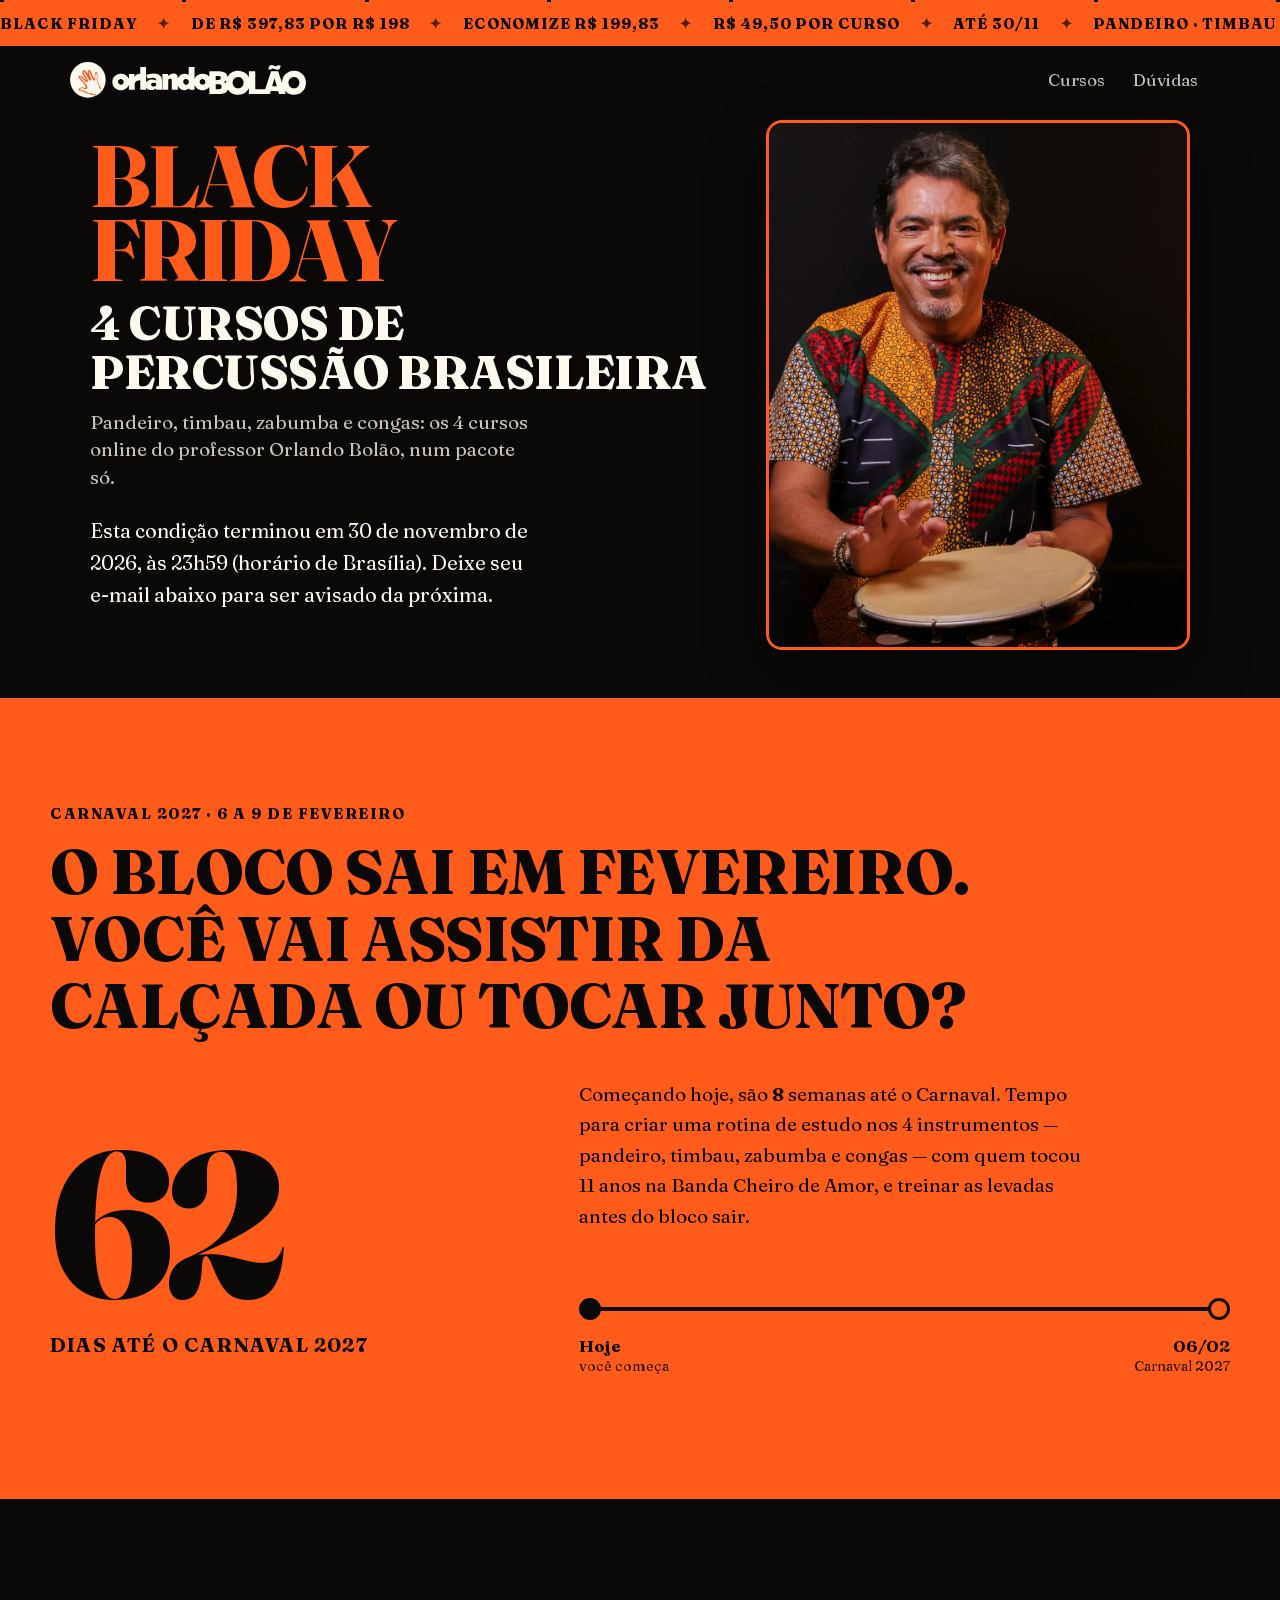
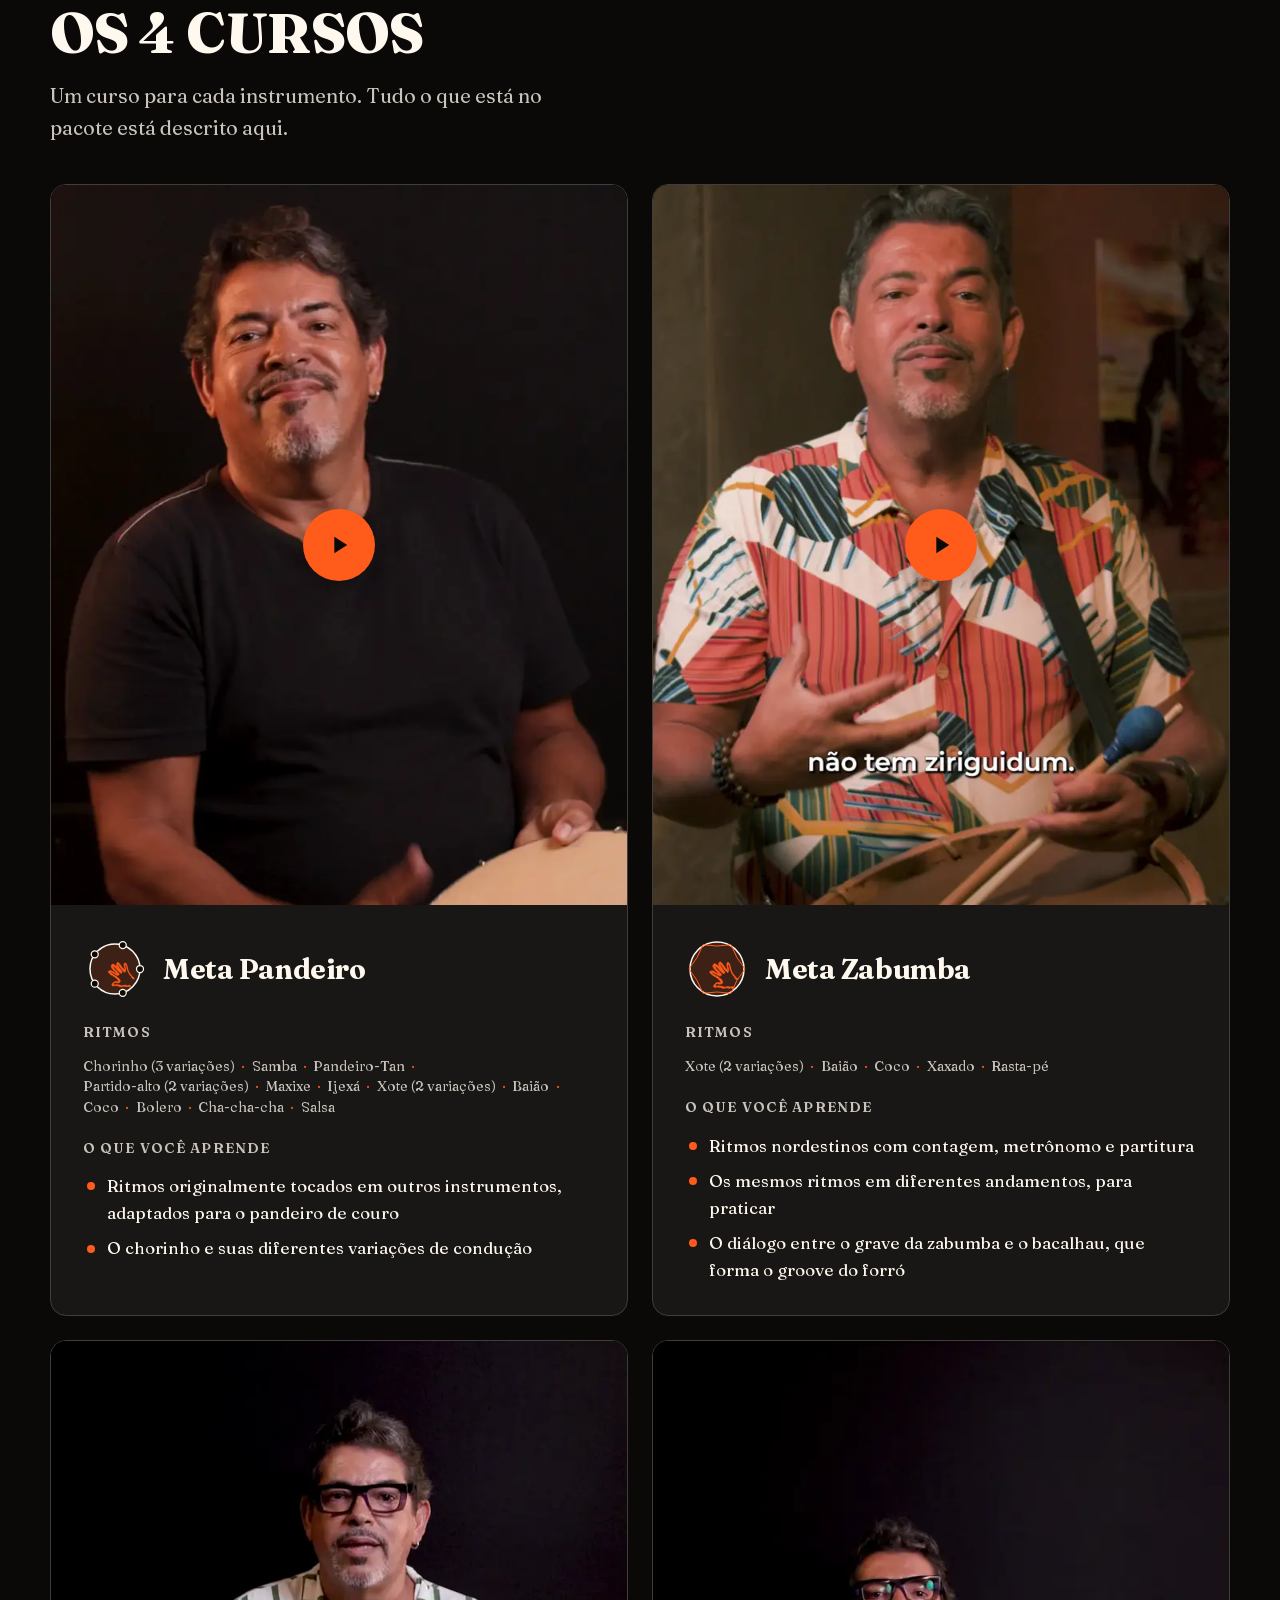
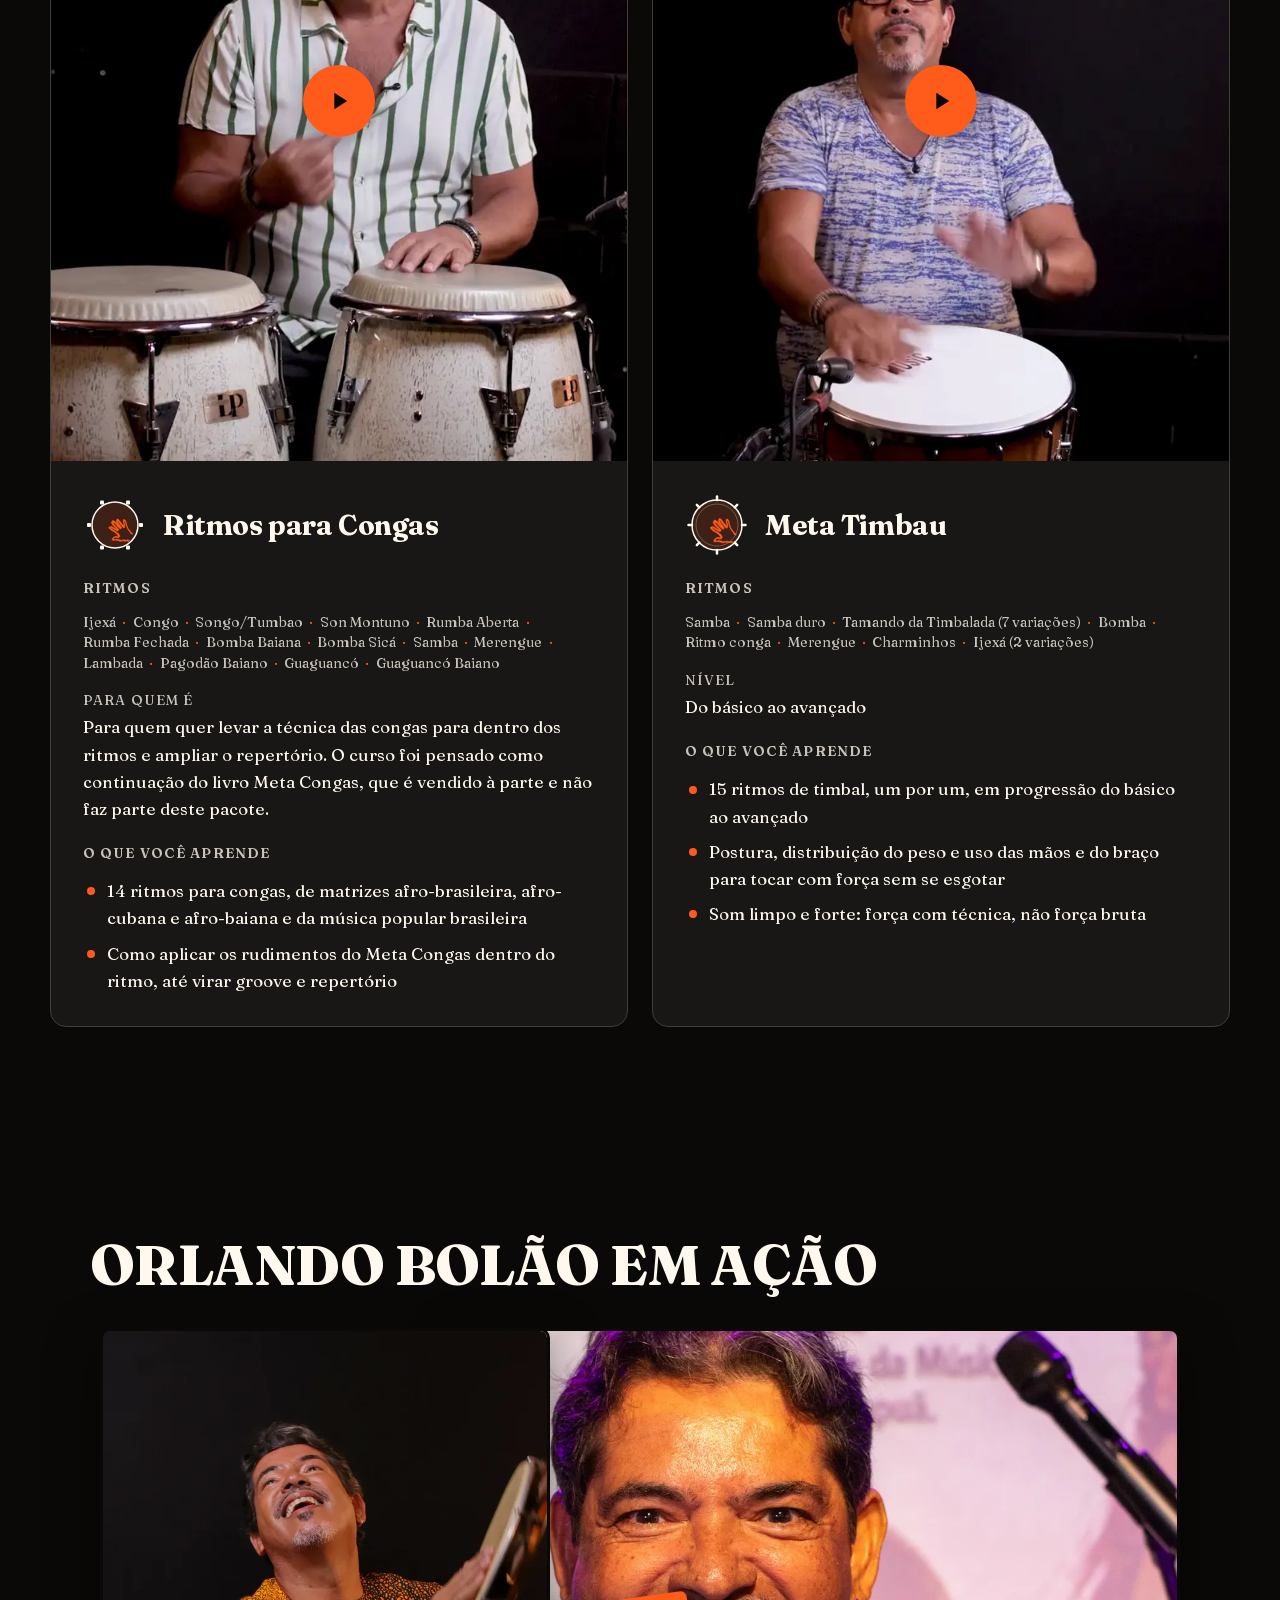
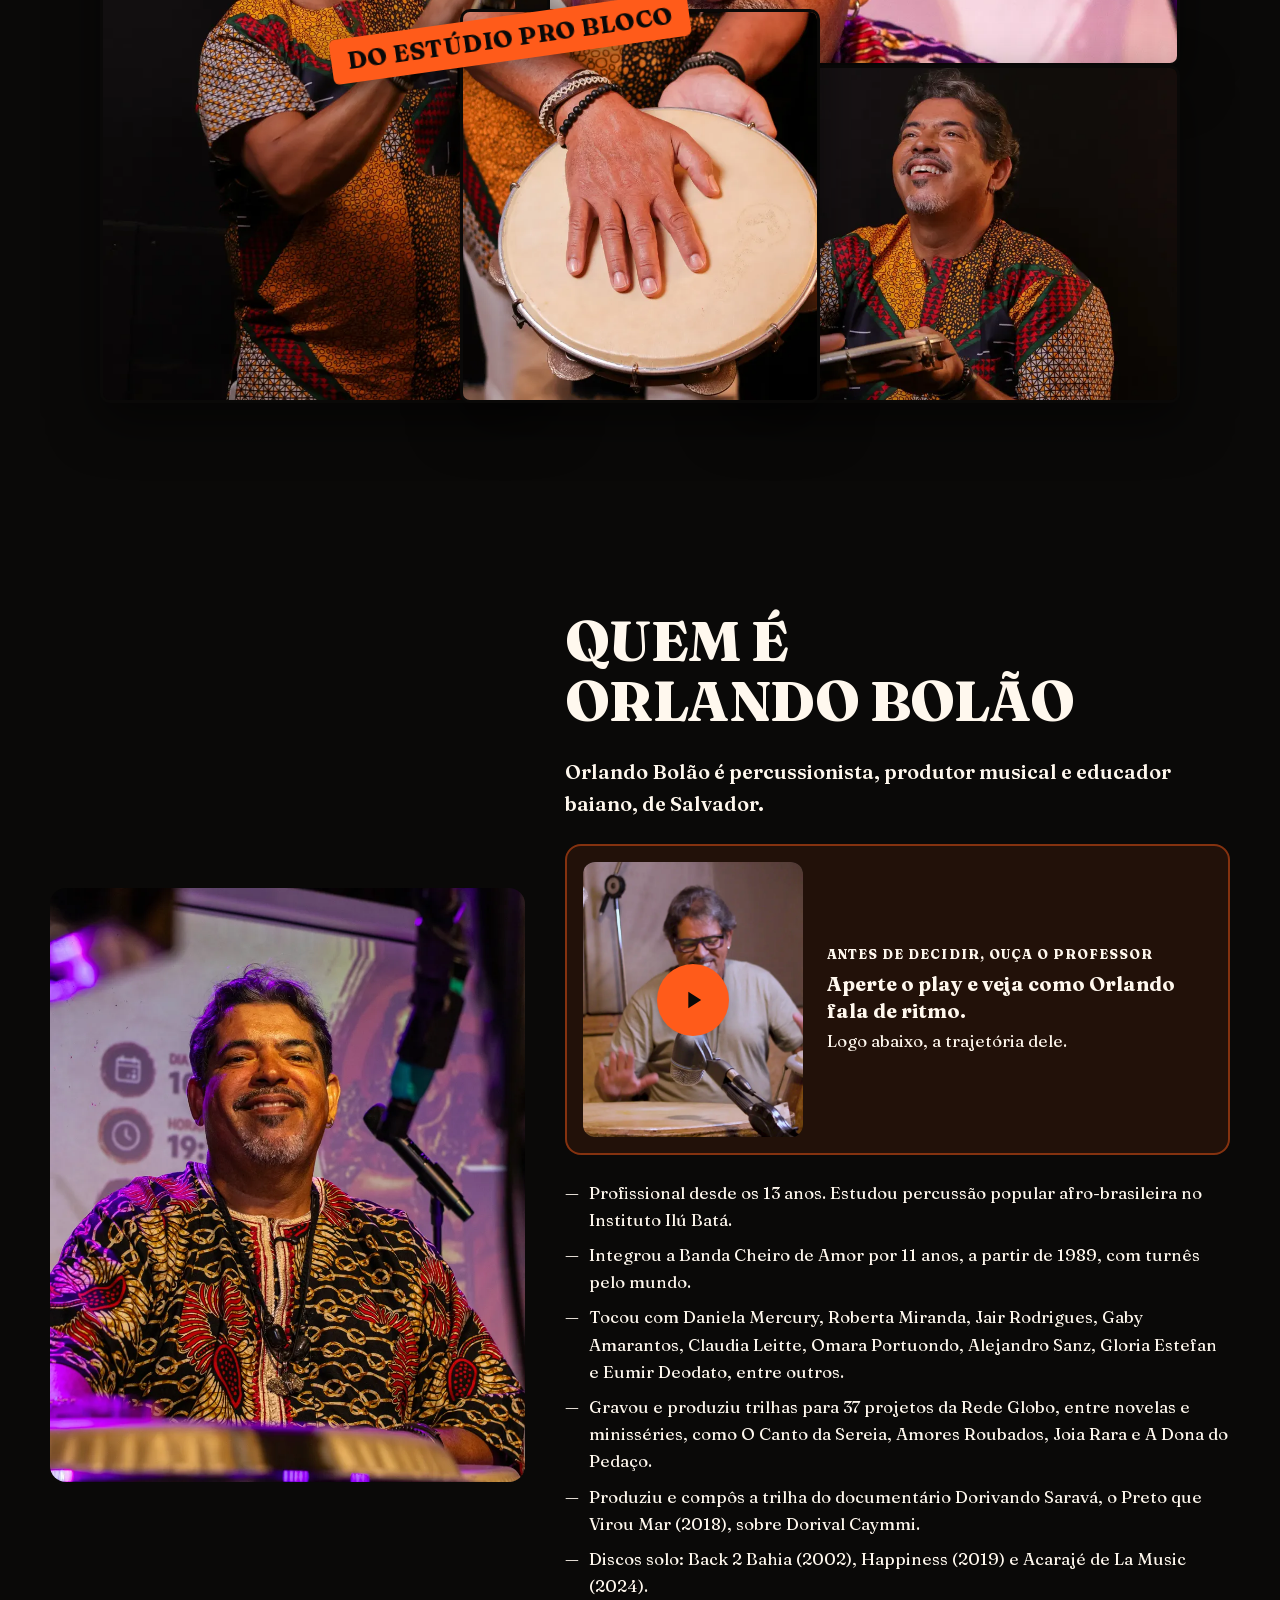
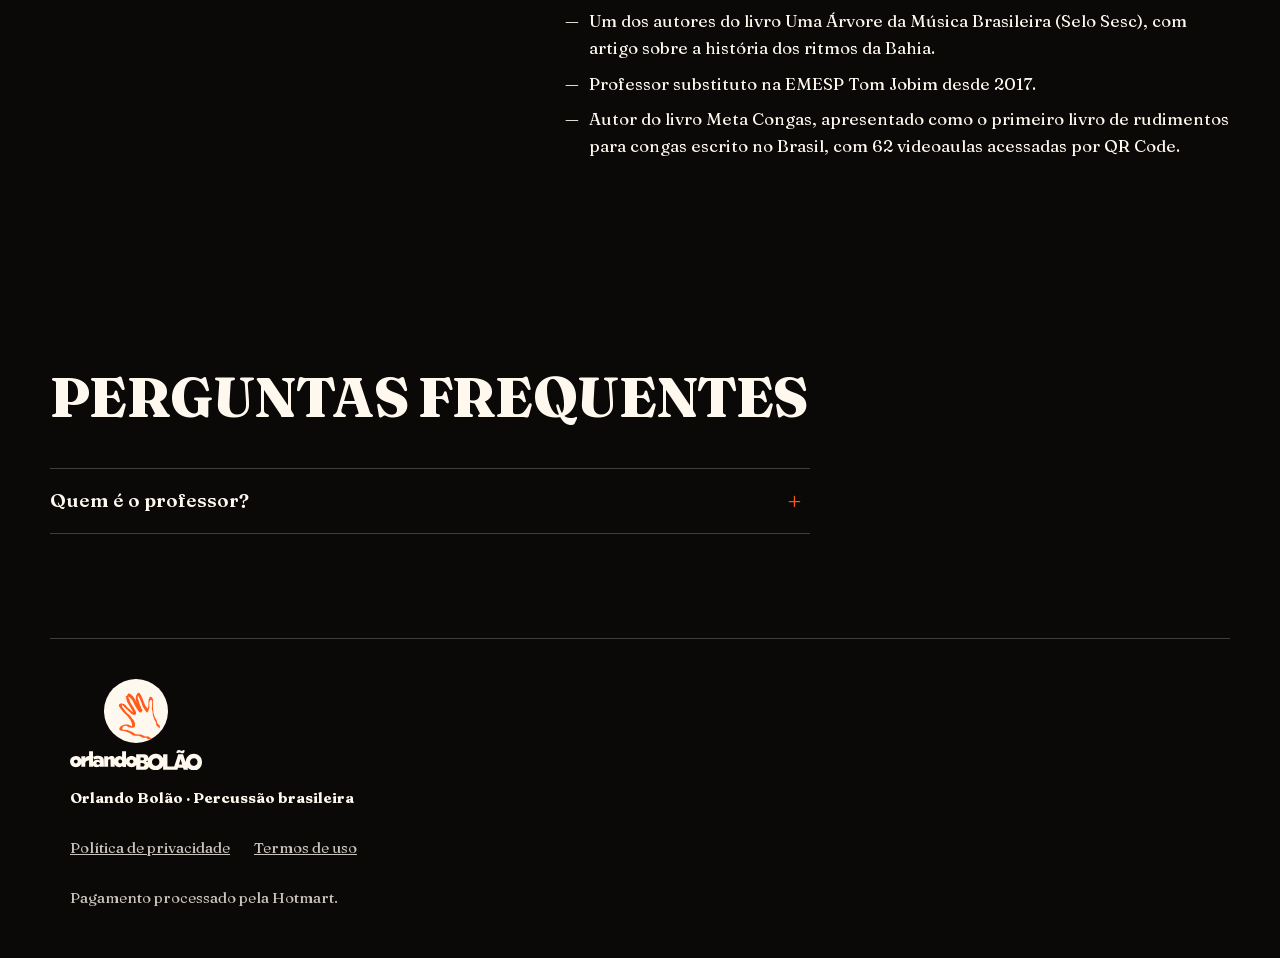
==== commit 7c7df8af: "Mão deslocada na diagonal, inteira dentro da pele, punho junto ao aro Co-Authored-By: Claude Opus 5." ====
--- a/blackfriday-b/index.html
+++ b/blackfriday-b/index.html
@@ -184,7 +184,7 @@
   </button>
 </div></div>
   <div class="curso-corpo">
-  <header class="curso-topo"><svg class="pele pele-pandeiro pele-mao" viewBox="-4 -4 128 128" width="64" height="64" aria-hidden="true" focusable="false"><circle cx="60" cy="60" r="50" class="p-pele"/><circle cx="60" cy="60" r="50" class="p-aro" /><circle cx="110.0" cy="60.0" r="7" class="p-platinela"/><circle cx="75.5" cy="107.6" r="7" class="p-platinela"/><circle cx="19.5" cy="89.4" r="7" class="p-platinela"/><circle cx="19.5" cy="30.6" r="7" class="p-platinela"/><circle cx="75.5" cy="12.4" r="7" class="p-platinela"/><g class="p-mao" transform="translate(62 79) rotate(-14) scale(0.08304) translate(-1123 -902)"><g transform="translate(0 1868) scale(0.1 -0.1)"><path d="M11021 13983 c-60 -24 -251 -238 -279 -312 -3 -9 -22 -43 -42 -76 -20 -33 -43 -78 -50 -100 -7 -22 -21 -57 -31 -77 -12 -23 -19 -59 -19 -95 0 -32 -7 -115 -15 -184 -29 -266 -30 -380 0 -524 14 -71 33 -140 41 -153 16 -24 74 -215 74 -243 0 -9 10 -28 21 -43 12 -15 19 -30 15 -33 -9 -9 -36 18 -36 36 0 10 -11 28 -24 40 -13 13 -27 34 -31 48 -3 14 -16 40 -29 57 -30 40 -106 191 -106 210 0 42 -106 260 -165 341 -12 17 -25 38 -28 47 -9 24 -102 163 -146 217 -41 50 -52 67 -98 138 -18 27 -63 77 -100 110 -38 33 -133 124 -213 201 -116 113 -159 148 -215 176 -175 87 -298 108 -364 62 -20 -14 -42 -26 -47 -26 -26 0 -88 -96 -98 -152 -5 -27 -17 -45 -41 -64 -23 -17 -35 -35 -35 -50 0 -35 -52 -144 -69 -144 -8 0 -22 7 -32 16 -26 23 -56 9 -88 -41 -22 -35 -30 -41 -45 -33 -39 22 -64 -59 -35 -115 19 -36 62 -77 81 -77 33 0 44 -44 18 -77 -26 -33 -22 -89 14 -168 15 -34 21 -62 18 -88 -3 -27 3 -55 22 -96 17 -39 26 -76 26 -110 0 -39 9 -71 39 -134 22 -45 42 -104 46 -130 6 -43 61 -167 86 -191 5 -6 9 -16 9 -23 0 -13 24 -51 147 -240 29 -44 53 -84 53 -87 0 -3 25 -42 55 -88 30 -45 55 -86 55 -91 0 -5 20 -39 44 -76 24 -36 51 -81 60 -98 9 -18 29 -47 45 -65 28 -32 79 -117 149 -248 19 -36 44 -77 56 -92 12 -14 32 -45 46 -69 14 -23 35 -57 47 -76 13 -18 25 -46 29 -61 7 -32 50 -119 73 -147 10 -11 27 -47 40 -80 24 -63 42 -104 66 -145 20 -33 15 -75 -7 -75 -10 0 -80 57 -155 127 -271 250 -477 434 -552 494 -119 95 -417 402 -507 523 -63 84 -251 279 -278 287 -12 4 -61 26 -109 50 -49 24 -99 44 -112 44 -14 0 -59 11 -101 25 -42 14 -100 25 -128 25 -28 0 -91 9 -140 20 -110 24 -140 25 -191 1 -22 -10 -59 -21 -83 -25 -174 -27 -268 -186 -216 -366 8 -30 19 -79 24 -108 5 -30 15 -61 22 -70 8 -10 31 -51 52 -92 21 -41 55 -95 75 -120 21 -25 52 -70 71 -100 19 -30 60 -82 90 -115 31 -33 77 -89 103 -125 158 -220 412 -511 547 -625 26 -22 70 -67 98 -101 50 -60 75 -83 151 -139 23 -16 48 -39 56 -51 8 -12 47 -49 87 -82 90 -75 260 -262 328 -362 28 -41 85 -120 126 -175 41 -55 91 -125 111 -155 20 -30 51 -67 68 -82 55 -47 105 -130 110 -181 5 -55 30 -107 91 -190 24 -34 44 -70 44 -80 0 -11 9 -36 20 -56 21 -39 80 -214 80 -238 0 -8 9 -27 19 -42 11 -15 22 -45 26 -66 3 -22 18 -64 32 -93 25 -51 26 -58 20 -175 -12 -225 -47 -264 -171 -188 -18 12 -40 21 -49 21 -21 0 -82 36 -137 81 -25 20 -61 45 -80 54 -19 10 -64 37 -100 61 -103 68 -204 84 -532 84 -242 0 -263 -1 -292 -20 -23 -14 -64 -22 -143 -30 -140 -13 -282 -63 -328 -116 -12 -13 -69 -52 -180 -122 -201 -127 -251 -175 -289 -278 -16 -44 -38 -89 -48 -101 -11 -11 -22 -41 -25 -65 -3 -23 -12 -55 -19 -70 -27 -53 -1 -118 87 -221 102 -120 171 -147 370 -144 101 1 149 -3 194 -16 33 -10 117 -22 187 -27 90 -7 138 -15 165 -29 22 -11 72 -22 118 -26 53 -5 89 -13 107 -26 14 -10 37 -19 51 -19 13 0 36 -9 50 -20 14 -11 61 -34 104 -51 43 -16 96 -38 118 -49 22 -10 64 -24 94 -30 30 -6 59 -14 65 -19 6 -4 25 -11 41 -15 17 -4 77 -37 133 -72 111 -70 156 -97 212 -126 19 -10 52 -30 72 -45 77 -59 131 -100 219 -169 68 -55 101 -73 133 -78 23 -4 53 -13 67 -20 14 -7 50 -19 80 -26 30 -7 74 -19 99 -27 25 -8 99 -19 165 -24 66 -5 149 -12 184 -15 35 -4 134 -1 220 6 161 13 189 11 291 -24 75 -25 173 -56 211 -66 84 -22 336 -154 387 -202 80 -77 153 -91 497 -93 l271 -2 57 -33 c32 -18 70 -48 84 -67 15 -19 58 -52 97 -74 39 -22 94 -54 121 -72 73 -46 231 -53 299 -13 62 36 119 31 87 -8 -36 -43 49 -33 119 15 63 43 67 48 48 67 -9 9 -8 16 5 30 39 43 17 81 -78 127 -41 21 -103 62 -136 91 -56 51 -221 164 -290 200 -36 18 -104 13 -219 -19 -56 -15 -105 -20 -195 -20 -140 0 -182 12 -253 72 -59 50 -259 154 -377 197 -49 17 -108 39 -130 48 -22 8 -51 15 -65 16 -14 0 -40 9 -58 20 -33 20 -43 22 -268 41 -97 8 -143 7 -174 -1 -78 -21 -199 -18 -257 8 -46 20 -66 22 -190 20 -167 -2 -195 8 -343 123 -52 41 -118 90 -146 109 -161 110 -225 150 -239 150 -9 0 -43 22 -78 49 -77 60 -129 87 -187 96 -25 4 -62 15 -83 26 -21 10 -52 19 -70 19 -20 0 -47 10 -67 25 -19 14 -46 25 -60 25 -14 0 -35 7 -46 15 -81 56 -291 135 -362 135 -12 0 -49 9 -80 19 -32 11 -115 25 -186 31 -71 6 -172 20 -225 31 -53 11 -149 22 -213 24 -136 4 -126 0 -206 87 -93 101 -96 162 -16 323 56 112 104 171 182 221 32 20 69 45 84 55 56 39 117 52 238 50 152 -3 191 -13 277 -71 40 -28 75 -50 79 -50 3 0 35 -20 70 -45 36 -25 77 -48 91 -51 15 -4 42 -18 61 -31 19 -12 40 -23 47 -23 7 0 32 -9 56 -20 24 -11 59 -20 76 -20 18 0 60 -9 93 -21 32 -11 94 -24 137 -28 43 -4 93 -15 110 -25 40 -20 134 -21 173 -1 16 8 61 17 102 21 85 7 241 53 313 92 55 30 75 59 75 113 0 20 7 55 15 78 52 149 70 388 35 480 -12 29 -28 83 -36 120 -8 36 -25 82 -38 101 -15 23 -25 57 -28 97 -5 49 -13 72 -45 120 -22 32 -43 74 -47 94 -3 20 -26 65 -51 100 -25 35 -45 69 -45 75 0 18 -42 52 -90 73 -45 20 -67 43 -125 132 -16 25 -48 68 -70 95 -22 27 -58 76 -80 109 -106 164 -392 480 -540 595 -51 40 -470 455 -553 549 -75 85 -132 158 -132 171 0 5 -25 38 -56 72 -31 35 -71 84 -88 109 -17 26 -68 92 -113 148 -219 269 -309 473 -288 652 14 123 54 119 155 -16 21 -27 50 -61 65 -75 15 -14 55 -61 90 -105 34 -44 84 -100 111 -124 27 -25 79 -80 115 -124 36 -43 79 -86 95 -96 16 -10 56 -43 89 -75 33 -31 80 -71 105 -89 24 -17 76 -64 115 -102 38 -39 93 -88 120 -110 49 -38 77 -64 315 -285 126 -116 306 -299 349 -354 36 -45 112 -109 160 -133 20 -10 48 -26 64 -36 19 -13 64 -22 145 -31 64 -7 127 -17 139 -24 72 -39 325 58 376 145 22 38 26 144 11 268 -8 65 -18 94 -52 153 -23 41 -42 76 -42 78 0 11 -80 173 -89 178 -5 4 -13 21 -16 39 -8 37 -28 73 -96 174 -27 39 -49 76 -49 83 0 6 -11 28 -25 48 -14 20 -25 42 -25 48 0 14 -54 102 -134 219 -32 47 -70 107 -84 133 -14 26 -40 64 -58 86 -18 21 -42 57 -54 80 -12 22 -34 64 -50 91 -16 28 -34 61 -41 75 -7 14 -29 45 -48 69 -43 54 -75 104 -96 151 -25 55 -54 109 -103 188 -32 53 -46 88 -52 130 -4 31 -17 77 -28 102 -12 25 -22 63 -22 86 0 30 -8 53 -31 83 -26 37 -31 53 -33 114 -3 93 -34 159 -92 200 -24 17 -48 44 -54 60 -5 17 -24 52 -41 79 l-32 49 18 39 c17 38 17 79 0 123 -6 13 -2 17 16 17 46 0 111 -44 213 -143 57 -56 147 -142 200 -192 53 -49 107 -104 119 -121 12 -17 47 -65 78 -105 114 -152 247 -358 284 -439 21 -47 43 -92 51 -100 12 -14 23 -41 64 -155 10 -27 33 -77 52 -110 19 -34 40 -75 46 -93 6 -17 24 -51 40 -74 38 -55 102 -176 102 -192 0 -19 67 -143 105 -196 18 -25 40 -61 49 -80 29 -64 76 -142 122 -204 25 -34 74 -106 109 -161 119 -187 241 -351 290 -391 20 -16 69 -59 109 -96 88 -80 160 -118 236 -125 53 -5 58 -3 100 32 51 43 86 90 96 130 4 15 27 53 52 83 50 61 92 155 92 204 0 22 -12 51 -35 83 -44 62 -95 140 -117 180 -35 64 -88 178 -88 191 0 7 -11 34 -25 60 -14 26 -25 55 -25 64 0 16 -21 67 -71 176 -10 22 -19 48 -19 58 0 9 -11 34 -25 54 -14 20 -25 44 -25 52 0 8 -8 31 -19 50 -10 19 -22 50 -26 69 -4 19 -16 48 -26 65 -10 17 -19 38 -19 46 0 8 -10 33 -21 55 -12 22 -28 63 -35 90 -18 71 -53 165 -70 189 -8 11 -14 39 -14 61 -1 22 -10 65 -21 95 -11 30 -25 78 -30 107 -5 28 -18 72 -29 98 -11 26 -20 54 -20 63 0 10 -11 37 -24 62 -28 54 -76 190 -76 217 0 11 -9 53 -20 94 -21 79 -29 369 -11 398 23 35 130 -63 175 -160 9 -19 27 -52 40 -74 14 -22 35 -60 48 -85 13 -25 41 -69 61 -99 20 -29 37 -58 37 -65 0 -6 12 -33 25 -61 14 -27 25 -57 25 -65 0 -8 9 -29 19 -46 10 -17 22 -51 26 -75 8 -48 35 -107 70 -154 12 -16 25 -43 29 -60 4 -16 15 -48 25 -70 19 -41 32 -74 58 -155 8 -25 34 -85 57 -135 64 -135 87 -195 97 -245 4 -25 17 -71 28 -102 12 -32 21 -65 21 -75 0 -10 31 -81 69 -158 39 -77 75 -160 81 -185 7 -25 31 -74 54 -110 24 -36 77 -119 119 -185 42 -66 93 -142 113 -169 21 -27 62 -85 91 -130 30 -44 65 -92 78 -106 37 -41 125 -162 125 -174 0 -6 9 -22 20 -36 11 -14 20 -32 20 -41 0 -15 35 -68 74 -111 22 -25 66 -7 111 45 20 23 63 71 96 107 60 66 102 146 115 220 3 19 15 51 26 70 13 22 22 61 25 110 3 41 14 91 23 110 79 160 116 509 90 835 -29 351 40 672 175 823 49 55 76 64 111 37 10 -8 40 -17 66 -21 72 -10 149 -82 171 -161 25 -90 32 -296 11 -358 -20 -63 -29 -322 -17 -520 10 -152 0 -230 -34 -267 -29 -32 -24 -440 6 -516 12 -29 21 -61 21 -70 0 -10 11 -33 23 -52 15 -22 26 -57 30 -95 3 -33 15 -85 25 -115 18 -52 23 -101 38 -370 7 -142 33 -297 55 -340 11 -19 19 -44 19 -55 0 -11 11 -42 25 -70 13 -27 25 -59 25 -70 0 -11 9 -33 19 -49 12 -17 23 -57 27 -95 3 -36 13 -79 21 -95 19 -37 51 -127 69 -196 14 -49 37 -106 68 -165 5 -11 17 -34 26 -51 9 -17 26 -44 38 -59 12 -15 22 -34 22 -42 0 -31 88 -180 158 -267 57 -71 70 -123 82 -351 7 -122 17 -209 25 -225 7 -14 16 -40 20 -58 4 -21 21 -44 47 -65 113 -90 268 -245 268 -266 0 -4 20 -20 44 -35 25 -16 68 -54 95 -86 75 -87 125 -89 161 -7 24 56 19 157 -10 194 -25 33 -25 47 4 108 20 44 21 54 10 80 -7 17 -20 51 -29 77 -14 42 -21 49 -55 58 -23 6 -49 24 -65 43 -15 17 -50 52 -79 77 -29 25 -103 97 -164 162 l-112 116 0 150 c0 137 -2 153 -23 193 -13 24 -38 82 -56 129 -18 47 -45 107 -58 135 -27 52 -31 58 -113 164 -28 35 -50 71 -50 79 0 8 -22 54 -50 102 -27 48 -50 94 -50 101 0 8 -8 28 -18 44 -10 17 -22 44 -26 60 -4 17 -14 37 -22 46 -8 9 -21 47 -28 85 -8 38 -21 89 -30 113 -9 24 -16 53 -16 65 0 11 -7 34 -16 51 -8 16 -20 52 -25 80 -5 27 -21 73 -34 100 -51 108 -53 121 -59 340 -4 165 -9 226 -25 285 -11 41 -22 102 -26 135 -3 33 -13 83 -22 112 -14 48 -14 56 1 93 15 37 15 69 4 336 -9 241 -9 313 2 388 13 93 16 683 4 831 -6 74 -42 202 -74 271 -11 22 -20 45 -20 51 0 63 -174 275 -237 288 -15 3 -56 13 -90 21 -110 25 -138 15 -207 -74 -88 -115 -146 -231 -174 -347 -61 -255 -65 -295 -69 -810 -4 -357 -8 -486 -17 -505 -7 -14 -27 -52 -45 -85 -25 -47 -34 -79 -40 -145 -8 -83 -48 -190 -71 -190 -5 0 -24 18 -42 41 -18 23 -51 62 -73 88 -23 26 -54 68 -70 94 -17 26 -60 88 -97 138 -38 49 -68 96 -68 103 0 8 -7 20 -17 27 -9 8 -22 28 -30 44 -7 17 -27 53 -43 80 -47 79 -100 192 -100 213 0 11 -8 30 -18 43 -27 34 -70 133 -78 177 -4 20 -17 58 -30 84 -13 26 -24 54 -24 63 0 19 -35 121 -70 205 -14 36 -39 99 -55 140 -15 41 -49 125 -76 186 -27 61 -49 116 -49 122 0 6 -20 51 -45 101 -25 50 -45 96 -45 102 0 16 -42 113 -101 235 -27 55 -49 104 -49 109 0 4 -15 31 -34 60 -19 28 -45 71 -59 96 -103 190 -205 328 -242 329 -6 0 -18 9 -28 20 -17 20 -146 29 -186 13z m-2074 -638 c8 -22 -6 -33 -17 -15 -13 20 -12 30 0 30 6 0 13 -7 17 -15z"/></g></g></svg><h3>Meta Pandeiro</h3></header>
+  <header class="curso-topo"><svg class="pele pele-pandeiro pele-mao" viewBox="-4 -4 128 128" width="64" height="64" aria-hidden="true" focusable="false"><circle cx="60" cy="60" r="50" class="p-pele"/><circle cx="60" cy="60" r="50" class="p-aro" /><circle cx="110.0" cy="60.0" r="7" class="p-platinela"/><circle cx="75.5" cy="107.6" r="7" class="p-platinela"/><circle cx="19.5" cy="89.4" r="7" class="p-platinela"/><circle cx="19.5" cy="30.6" r="7" class="p-platinela"/><circle cx="75.5" cy="12.4" r="7" class="p-platinela"/><g class="p-mao" transform="translate(72.45 72.45) rotate(-14) scale(0.06110) translate(-1123 -902)"><g transform="translate(0 1868) scale(0.1 -0.1)"><path d="M11021 13983 c-60 -24 -251 -238 -279 -312 -3 -9 -22 -43 -42 -76 -20 -33 -43 -78 -50 -100 -7 -22 -21 -57 -31 -77 -12 -23 -19 -59 -19 -95 0 -32 -7 -115 -15 -184 -29 -266 -30 -380 0 -524 14 -71 33 -140 41 -153 16 -24 74 -215 74 -243 0 -9 10 -28 21 -43 12 -15 19 -30 15 -33 -9 -9 -36 18 -36 36 0 10 -11 28 -24 40 -13 13 -27 34 -31 48 -3 14 -16 40 -29 57 -30 40 -106 191 -106 210 0 42 -106 260 -165 341 -12 17 -25 38 -28 47 -9 24 -102 163 -146 217 -41 50 -52 67 -98 138 -18 27 -63 77 -100 110 -38 33 -133 124 -213 201 -116 113 -159 148 -215 176 -175 87 -298 108 -364 62 -20 -14 -42 -26 -47 -26 -26 0 -88 -96 -98 -152 -5 -27 -17 -45 -41 -64 -23 -17 -35 -35 -35 -50 0 -35 -52 -144 -69 -144 -8 0 -22 7 -32 16 -26 23 -56 9 -88 -41 -22 -35 -30 -41 -45 -33 -39 22 -64 -59 -35 -115 19 -36 62 -77 81 -77 33 0 44 -44 18 -77 -26 -33 -22 -89 14 -168 15 -34 21 -62 18 -88 -3 -27 3 -55 22 -96 17 -39 26 -76 26 -110 0 -39 9 -71 39 -134 22 -45 42 -104 46 -130 6 -43 61 -167 86 -191 5 -6 9 -16 9 -23 0 -13 24 -51 147 -240 29 -44 53 -84 53 -87 0 -3 25 -42 55 -88 30 -45 55 -86 55 -91 0 -5 20 -39 44 -76 24 -36 51 -81 60 -98 9 -18 29 -47 45 -65 28 -32 79 -117 149 -248 19 -36 44 -77 56 -92 12 -14 32 -45 46 -69 14 -23 35 -57 47 -76 13 -18 25 -46 29 -61 7 -32 50 -119 73 -147 10 -11 27 -47 40 -80 24 -63 42 -104 66 -145 20 -33 15 -75 -7 -75 -10 0 -80 57 -155 127 -271 250 -477 434 -552 494 -119 95 -417 402 -507 523 -63 84 -251 279 -278 287 -12 4 -61 26 -109 50 -49 24 -99 44 -112 44 -14 0 -59 11 -101 25 -42 14 -100 25 -128 25 -28 0 -91 9 -140 20 -110 24 -140 25 -191 1 -22 -10 -59 -21 -83 -25 -174 -27 -268 -186 -216 -366 8 -30 19 -79 24 -108 5 -30 15 -61 22 -70 8 -10 31 -51 52 -92 21 -41 55 -95 75 -120 21 -25 52 -70 71 -100 19 -30 60 -82 90 -115 31 -33 77 -89 103 -125 158 -220 412 -511 547 -625 26 -22 70 -67 98 -101 50 -60 75 -83 151 -139 23 -16 48 -39 56 -51 8 -12 47 -49 87 -82 90 -75 260 -262 328 -362 28 -41 85 -120 126 -175 41 -55 91 -125 111 -155 20 -30 51 -67 68 -82 55 -47 105 -130 110 -181 5 -55 30 -107 91 -190 24 -34 44 -70 44 -80 0 -11 9 -36 20 -56 21 -39 80 -214 80 -238 0 -8 9 -27 19 -42 11 -15 22 -45 26 -66 3 -22 18 -64 32 -93 25 -51 26 -58 20 -175 -12 -225 -47 -264 -171 -188 -18 12 -40 21 -49 21 -21 0 -82 36 -137 81 -25 20 -61 45 -80 54 -19 10 -64 37 -100 61 -103 68 -204 84 -532 84 -242 0 -263 -1 -292 -20 -23 -14 -64 -22 -143 -30 -140 -13 -282 -63 -328 -116 -12 -13 -69 -52 -180 -122 -201 -127 -251 -175 -289 -278 -16 -44 -38 -89 -48 -101 -11 -11 -22 -41 -25 -65 -3 -23 -12 -55 -19 -70 -27 -53 -1 -118 87 -221 102 -120 171 -147 370 -144 101 1 149 -3 194 -16 33 -10 117 -22 187 -27 90 -7 138 -15 165 -29 22 -11 72 -22 118 -26 53 -5 89 -13 107 -26 14 -10 37 -19 51 -19 13 0 36 -9 50 -20 14 -11 61 -34 104 -51 43 -16 96 -38 118 -49 22 -10 64 -24 94 -30 30 -6 59 -14 65 -19 6 -4 25 -11 41 -15 17 -4 77 -37 133 -72 111 -70 156 -97 212 -126 19 -10 52 -30 72 -45 77 -59 131 -100 219 -169 68 -55 101 -73 133 -78 23 -4 53 -13 67 -20 14 -7 50 -19 80 -26 30 -7 74 -19 99 -27 25 -8 99 -19 165 -24 66 -5 149 -12 184 -15 35 -4 134 -1 220 6 161 13 189 11 291 -24 75 -25 173 -56 211 -66 84 -22 336 -154 387 -202 80 -77 153 -91 497 -93 l271 -2 57 -33 c32 -18 70 -48 84 -67 15 -19 58 -52 97 -74 39 -22 94 -54 121 -72 73 -46 231 -53 299 -13 62 36 119 31 87 -8 -36 -43 49 -33 119 15 63 43 67 48 48 67 -9 9 -8 16 5 30 39 43 17 81 -78 127 -41 21 -103 62 -136 91 -56 51 -221 164 -290 200 -36 18 -104 13 -219 -19 -56 -15 -105 -20 -195 -20 -140 0 -182 12 -253 72 -59 50 -259 154 -377 197 -49 17 -108 39 -130 48 -22 8 -51 15 -65 16 -14 0 -40 9 -58 20 -33 20 -43 22 -268 41 -97 8 -143 7 -174 -1 -78 -21 -199 -18 -257 8 -46 20 -66 22 -190 20 -167 -2 -195 8 -343 123 -52 41 -118 90 -146 109 -161 110 -225 150 -239 150 -9 0 -43 22 -78 49 -77 60 -129 87 -187 96 -25 4 -62 15 -83 26 -21 10 -52 19 -70 19 -20 0 -47 10 -67 25 -19 14 -46 25 -60 25 -14 0 -35 7 -46 15 -81 56 -291 135 -362 135 -12 0 -49 9 -80 19 -32 11 -115 25 -186 31 -71 6 -172 20 -225 31 -53 11 -149 22 -213 24 -136 4 -126 0 -206 87 -93 101 -96 162 -16 323 56 112 104 171 182 221 32 20 69 45 84 55 56 39 117 52 238 50 152 -3 191 -13 277 -71 40 -28 75 -50 79 -50 3 0 35 -20 70 -45 36 -25 77 -48 91 -51 15 -4 42 -18 61 -31 19 -12 40 -23 47 -23 7 0 32 -9 56 -20 24 -11 59 -20 76 -20 18 0 60 -9 93 -21 32 -11 94 -24 137 -28 43 -4 93 -15 110 -25 40 -20 134 -21 173 -1 16 8 61 17 102 21 85 7 241 53 313 92 55 30 75 59 75 113 0 20 7 55 15 78 52 149 70 388 35 480 -12 29 -28 83 -36 120 -8 36 -25 82 -38 101 -15 23 -25 57 -28 97 -5 49 -13 72 -45 120 -22 32 -43 74 -47 94 -3 20 -26 65 -51 100 -25 35 -45 69 -45 75 0 18 -42 52 -90 73 -45 20 -67 43 -125 132 -16 25 -48 68 -70 95 -22 27 -58 76 -80 109 -106 164 -392 480 -540 595 -51 40 -470 455 -553 549 -75 85 -132 158 -132 171 0 5 -25 38 -56 72 -31 35 -71 84 -88 109 -17 26 -68 92 -113 148 -219 269 -309 473 -288 652 14 123 54 119 155 -16 21 -27 50 -61 65 -75 15 -14 55 -61 90 -105 34 -44 84 -100 111 -124 27 -25 79 -80 115 -124 36 -43 79 -86 95 -96 16 -10 56 -43 89 -75 33 -31 80 -71 105 -89 24 -17 76 -64 115 -102 38 -39 93 -88 120 -110 49 -38 77 -64 315 -285 126 -116 306 -299 349 -354 36 -45 112 -109 160 -133 20 -10 48 -26 64 -36 19 -13 64 -22 145 -31 64 -7 127 -17 139 -24 72 -39 325 58 376 145 22 38 26 144 11 268 -8 65 -18 94 -52 153 -23 41 -42 76 -42 78 0 11 -80 173 -89 178 -5 4 -13 21 -16 39 -8 37 -28 73 -96 174 -27 39 -49 76 -49 83 0 6 -11 28 -25 48 -14 20 -25 42 -25 48 0 14 -54 102 -134 219 -32 47 -70 107 -84 133 -14 26 -40 64 -58 86 -18 21 -42 57 -54 80 -12 22 -34 64 -50 91 -16 28 -34 61 -41 75 -7 14 -29 45 -48 69 -43 54 -75 104 -96 151 -25 55 -54 109 -103 188 -32 53 -46 88 -52 130 -4 31 -17 77 -28 102 -12 25 -22 63 -22 86 0 30 -8 53 -31 83 -26 37 -31 53 -33 114 -3 93 -34 159 -92 200 -24 17 -48 44 -54 60 -5 17 -24 52 -41 79 l-32 49 18 39 c17 38 17 79 0 123 -6 13 -2 17 16 17 46 0 111 -44 213 -143 57 -56 147 -142 200 -192 53 -49 107 -104 119 -121 12 -17 47 -65 78 -105 114 -152 247 -358 284 -439 21 -47 43 -92 51 -100 12 -14 23 -41 64 -155 10 -27 33 -77 52 -110 19 -34 40 -75 46 -93 6 -17 24 -51 40 -74 38 -55 102 -176 102 -192 0 -19 67 -143 105 -196 18 -25 40 -61 49 -80 29 -64 76 -142 122 -204 25 -34 74 -106 109 -161 119 -187 241 -351 290 -391 20 -16 69 -59 109 -96 88 -80 160 -118 236 -125 53 -5 58 -3 100 32 51 43 86 90 96 130 4 15 27 53 52 83 50 61 92 155 92 204 0 22 -12 51 -35 83 -44 62 -95 140 -117 180 -35 64 -88 178 -88 191 0 7 -11 34 -25 60 -14 26 -25 55 -25 64 0 16 -21 67 -71 176 -10 22 -19 48 -19 58 0 9 -11 34 -25 54 -14 20 -25 44 -25 52 0 8 -8 31 -19 50 -10 19 -22 50 -26 69 -4 19 -16 48 -26 65 -10 17 -19 38 -19 46 0 8 -10 33 -21 55 -12 22 -28 63 -35 90 -18 71 -53 165 -70 189 -8 11 -14 39 -14 61 -1 22 -10 65 -21 95 -11 30 -25 78 -30 107 -5 28 -18 72 -29 98 -11 26 -20 54 -20 63 0 10 -11 37 -24 62 -28 54 -76 190 -76 217 0 11 -9 53 -20 94 -21 79 -29 369 -11 398 23 35 130 -63 175 -160 9 -19 27 -52 40 -74 14 -22 35 -60 48 -85 13 -25 41 -69 61 -99 20 -29 37 -58 37 -65 0 -6 12 -33 25 -61 14 -27 25 -57 25 -65 0 -8 9 -29 19 -46 10 -17 22 -51 26 -75 8 -48 35 -107 70 -154 12 -16 25 -43 29 -60 4 -16 15 -48 25 -70 19 -41 32 -74 58 -155 8 -25 34 -85 57 -135 64 -135 87 -195 97 -245 4 -25 17 -71 28 -102 12 -32 21 -65 21 -75 0 -10 31 -81 69 -158 39 -77 75 -160 81 -185 7 -25 31 -74 54 -110 24 -36 77 -119 119 -185 42 -66 93 -142 113 -169 21 -27 62 -85 91 -130 30 -44 65 -92 78 -106 37 -41 125 -162 125 -174 0 -6 9 -22 20 -36 11 -14 20 -32 20 -41 0 -15 35 -68 74 -111 22 -25 66 -7 111 45 20 23 63 71 96 107 60 66 102 146 115 220 3 19 15 51 26 70 13 22 22 61 25 110 3 41 14 91 23 110 79 160 116 509 90 835 -29 351 40 672 175 823 49 55 76 64 111 37 10 -8 40 -17 66 -21 72 -10 149 -82 171 -161 25 -90 32 -296 11 -358 -20 -63 -29 -322 -17 -520 10 -152 0 -230 -34 -267 -29 -32 -24 -440 6 -516 12 -29 21 -61 21 -70 0 -10 11 -33 23 -52 15 -22 26 -57 30 -95 3 -33 15 -85 25 -115 18 -52 23 -101 38 -370 7 -142 33 -297 55 -340 11 -19 19 -44 19 -55 0 -11 11 -42 25 -70 13 -27 25 -59 25 -70 0 -11 9 -33 19 -49 12 -17 23 -57 27 -95 3 -36 13 -79 21 -95 19 -37 51 -127 69 -196 14 -49 37 -106 68 -165 5 -11 17 -34 26 -51 9 -17 26 -44 38 -59 12 -15 22 -34 22 -42 0 -31 88 -180 158 -267 57 -71 70 -123 82 -351 7 -122 17 -209 25 -225 7 -14 16 -40 20 -58 4 -21 21 -44 47 -65 113 -90 268 -245 268 -266 0 -4 20 -20 44 -35 25 -16 68 -54 95 -86 75 -87 125 -89 161 -7 24 56 19 157 -10 194 -25 33 -25 47 4 108 20 44 21 54 10 80 -7 17 -20 51 -29 77 -14 42 -21 49 -55 58 -23 6 -49 24 -65 43 -15 17 -50 52 -79 77 -29 25 -103 97 -164 162 l-112 116 0 150 c0 137 -2 153 -23 193 -13 24 -38 82 -56 129 -18 47 -45 107 -58 135 -27 52 -31 58 -113 164 -28 35 -50 71 -50 79 0 8 -22 54 -50 102 -27 48 -50 94 -50 101 0 8 -8 28 -18 44 -10 17 -22 44 -26 60 -4 17 -14 37 -22 46 -8 9 -21 47 -28 85 -8 38 -21 89 -30 113 -9 24 -16 53 -16 65 0 11 -7 34 -16 51 -8 16 -20 52 -25 80 -5 27 -21 73 -34 100 -51 108 -53 121 -59 340 -4 165 -9 226 -25 285 -11 41 -22 102 -26 135 -3 33 -13 83 -22 112 -14 48 -14 56 1 93 15 37 15 69 4 336 -9 241 -9 313 2 388 13 93 16 683 4 831 -6 74 -42 202 -74 271 -11 22 -20 45 -20 51 0 63 -174 275 -237 288 -15 3 -56 13 -90 21 -110 25 -138 15 -207 -74 -88 -115 -146 -231 -174 -347 -61 -255 -65 -295 -69 -810 -4 -357 -8 -486 -17 -505 -7 -14 -27 -52 -45 -85 -25 -47 -34 -79 -40 -145 -8 -83 -48 -190 -71 -190 -5 0 -24 18 -42 41 -18 23 -51 62 -73 88 -23 26 -54 68 -70 94 -17 26 -60 88 -97 138 -38 49 -68 96 -68 103 0 8 -7 20 -17 27 -9 8 -22 28 -30 44 -7 17 -27 53 -43 80 -47 79 -100 192 -100 213 0 11 -8 30 -18 43 -27 34 -70 133 -78 177 -4 20 -17 58 -30 84 -13 26 -24 54 -24 63 0 19 -35 121 -70 205 -14 36 -39 99 -55 140 -15 41 -49 125 -76 186 -27 61 -49 116 -49 122 0 6 -20 51 -45 101 -25 50 -45 96 -45 102 0 16 -42 113 -101 235 -27 55 -49 104 -49 109 0 4 -15 31 -34 60 -19 28 -45 71 -59 96 -103 190 -205 328 -242 329 -6 0 -18 9 -28 20 -17 20 -146 29 -186 13z m-2074 -638 c8 -22 -6 -33 -17 -15 -13 20 -12 30 0 30 6 0 13 -7 17 -15z"/></g></g></svg><h3>Meta Pandeiro</h3></header>
   <h4>Ritmos</h4><ul class="ritmos"><li>Chorinho (3 variações)</li><li>Samba</li><li>Pandeiro-Tan</li><li>Partido-alto (2 variações)</li><li>Maxixe</li><li>Ijexá</li><li>Xote (2 variações)</li><li>Baião</li><li>Coco</li><li>Bolero</li><li>Cha-cha-cha</li><li>Salsa</li></ul><h4>O que você aprende</h4><ul class="aprende"><li>Ritmos originalmente tocados em outros instrumentos, adaptados para o pandeiro de couro</li><li>O chorinho e suas diferentes variações de condução</li></ul>
   </div>
 </article>
@@ -195,7 +195,7 @@
   </button>
 </div></div>
   <div class="curso-corpo">
-  <header class="curso-topo"><svg class="pele pele-zabumba pele-mao" viewBox="-4 -4 128 128" width="64" height="64" aria-hidden="true" focusable="false"><circle cx="60" cy="60" r="54" class="p-pele"/><circle cx="60" cy="60" r="54" class="p-aro"/><path d="M116.0 60.0L99.8 83.0L88.0 108.5L60.0 106.0L32.0 108.5L20.2 83.0L4.0 60.0L20.2 37.0L32.0 11.5L60.0 14.0L88.0 11.5L99.8 37.0Z" class="p-corda"/><g class="p-mao" transform="translate(62 83) rotate(-14) scale(0.08304) translate(-1123 -902)"><g transform="translate(0 1868) scale(0.1 -0.1)"><path d="M11021 13983 c-60 -24 -251 -238 -279 -312 -3 -9 -22 -43 -42 -76 -20 -33 -43 -78 -50 -100 -7 -22 -21 -57 -31 -77 -12 -23 -19 -59 -19 -95 0 -32 -7 -115 -15 -184 -29 -266 -30 -380 0 -524 14 -71 33 -140 41 -153 16 -24 74 -215 74 -243 0 -9 10 -28 21 -43 12 -15 19 -30 15 -33 -9 -9 -36 18 -36 36 0 10 -11 28 -24 40 -13 13 -27 34 -31 48 -3 14 -16 40 -29 57 -30 40 -106 191 -106 210 0 42 -106 260 -165 341 -12 17 -25 38 -28 47 -9 24 -102 163 -146 217 -41 50 -52 67 -98 138 -18 27 -63 77 -100 110 -38 33 -133 124 -213 201 -116 113 -159 148 -215 176 -175 87 -298 108 -364 62 -20 -14 -42 -26 -47 -26 -26 0 -88 -96 -98 -152 -5 -27 -17 -45 -41 -64 -23 -17 -35 -35 -35 -50 0 -35 -52 -144 -69 -144 -8 0 -22 7 -32 16 -26 23 -56 9 -88 -41 -22 -35 -30 -41 -45 -33 -39 22 -64 -59 -35 -115 19 -36 62 -77 81 -77 33 0 44 -44 18 -77 -26 -33 -22 -89 14 -168 15 -34 21 -62 18 -88 -3 -27 3 -55 22 -96 17 -39 26 -76 26 -110 0 -39 9 -71 39 -134 22 -45 42 -104 46 -130 6 -43 61 -167 86 -191 5 -6 9 -16 9 -23 0 -13 24 -51 147 -240 29 -44 53 -84 53 -87 0 -3 25 -42 55 -88 30 -45 55 -86 55 -91 0 -5 20 -39 44 -76 24 -36 51 -81 60 -98 9 -18 29 -47 45 -65 28 -32 79 -117 149 -248 19 -36 44 -77 56 -92 12 -14 32 -45 46 -69 14 -23 35 -57 47 -76 13 -18 25 -46 29 -61 7 -32 50 -119 73 -147 10 -11 27 -47 40 -80 24 -63 42 -104 66 -145 20 -33 15 -75 -7 -75 -10 0 -80 57 -155 127 -271 250 -477 434 -552 494 -119 95 -417 402 -507 523 -63 84 -251 279 -278 287 -12 4 -61 26 -109 50 -49 24 -99 44 -112 44 -14 0 -59 11 -101 25 -42 14 -100 25 -128 25 -28 0 -91 9 -140 20 -110 24 -140 25 -191 1 -22 -10 -59 -21 -83 -25 -174 -27 -268 -186 -216 -366 8 -30 19 -79 24 -108 5 -30 15 -61 22 -70 8 -10 31 -51 52 -92 21 -41 55 -95 75 -120 21 -25 52 -70 71 -100 19 -30 60 -82 90 -115 31 -33 77 -89 103 -125 158 -220 412 -511 547 -625 26 -22 70 -67 98 -101 50 -60 75 -83 151 -139 23 -16 48 -39 56 -51 8 -12 47 -49 87 -82 90 -75 260 -262 328 -362 28 -41 85 -120 126 -175 41 -55 91 -125 111 -155 20 -30 51 -67 68 -82 55 -47 105 -130 110 -181 5 -55 30 -107 91 -190 24 -34 44 -70 44 -80 0 -11 9 -36 20 -56 21 -39 80 -214 80 -238 0 -8 9 -27 19 -42 11 -15 22 -45 26 -66 3 -22 18 -64 32 -93 25 -51 26 -58 20 -175 -12 -225 -47 -264 -171 -188 -18 12 -40 21 -49 21 -21 0 -82 36 -137 81 -25 20 -61 45 -80 54 -19 10 -64 37 -100 61 -103 68 -204 84 -532 84 -242 0 -263 -1 -292 -20 -23 -14 -64 -22 -143 -30 -140 -13 -282 -63 -328 -116 -12 -13 -69 -52 -180 -122 -201 -127 -251 -175 -289 -278 -16 -44 -38 -89 -48 -101 -11 -11 -22 -41 -25 -65 -3 -23 -12 -55 -19 -70 -27 -53 -1 -118 87 -221 102 -120 171 -147 370 -144 101 1 149 -3 194 -16 33 -10 117 -22 187 -27 90 -7 138 -15 165 -29 22 -11 72 -22 118 -26 53 -5 89 -13 107 -26 14 -10 37 -19 51 -19 13 0 36 -9 50 -20 14 -11 61 -34 104 -51 43 -16 96 -38 118 -49 22 -10 64 -24 94 -30 30 -6 59 -14 65 -19 6 -4 25 -11 41 -15 17 -4 77 -37 133 -72 111 -70 156 -97 212 -126 19 -10 52 -30 72 -45 77 -59 131 -100 219 -169 68 -55 101 -73 133 -78 23 -4 53 -13 67 -20 14 -7 50 -19 80 -26 30 -7 74 -19 99 -27 25 -8 99 -19 165 -24 66 -5 149 -12 184 -15 35 -4 134 -1 220 6 161 13 189 11 291 -24 75 -25 173 -56 211 -66 84 -22 336 -154 387 -202 80 -77 153 -91 497 -93 l271 -2 57 -33 c32 -18 70 -48 84 -67 15 -19 58 -52 97 -74 39 -22 94 -54 121 -72 73 -46 231 -53 299 -13 62 36 119 31 87 -8 -36 -43 49 -33 119 15 63 43 67 48 48 67 -9 9 -8 16 5 30 39 43 17 81 -78 127 -41 21 -103 62 -136 91 -56 51 -221 164 -290 200 -36 18 -104 13 -219 -19 -56 -15 -105 -20 -195 -20 -140 0 -182 12 -253 72 -59 50 -259 154 -377 197 -49 17 -108 39 -130 48 -22 8 -51 15 -65 16 -14 0 -40 9 -58 20 -33 20 -43 22 -268 41 -97 8 -143 7 -174 -1 -78 -21 -199 -18 -257 8 -46 20 -66 22 -190 20 -167 -2 -195 8 -343 123 -52 41 -118 90 -146 109 -161 110 -225 150 -239 150 -9 0 -43 22 -78 49 -77 60 -129 87 -187 96 -25 4 -62 15 -83 26 -21 10 -52 19 -70 19 -20 0 -47 10 -67 25 -19 14 -46 25 -60 25 -14 0 -35 7 -46 15 -81 56 -291 135 -362 135 -12 0 -49 9 -80 19 -32 11 -115 25 -186 31 -71 6 -172 20 -225 31 -53 11 -149 22 -213 24 -136 4 -126 0 -206 87 -93 101 -96 162 -16 323 56 112 104 171 182 221 32 20 69 45 84 55 56 39 117 52 238 50 152 -3 191 -13 277 -71 40 -28 75 -50 79 -50 3 0 35 -20 70 -45 36 -25 77 -48 91 -51 15 -4 42 -18 61 -31 19 -12 40 -23 47 -23 7 0 32 -9 56 -20 24 -11 59 -20 76 -20 18 0 60 -9 93 -21 32 -11 94 -24 137 -28 43 -4 93 -15 110 -25 40 -20 134 -21 173 -1 16 8 61 17 102 21 85 7 241 53 313 92 55 30 75 59 75 113 0 20 7 55 15 78 52 149 70 388 35 480 -12 29 -28 83 -36 120 -8 36 -25 82 -38 101 -15 23 -25 57 -28 97 -5 49 -13 72 -45 120 -22 32 -43 74 -47 94 -3 20 -26 65 -51 100 -25 35 -45 69 -45 75 0 18 -42 52 -90 73 -45 20 -67 43 -125 132 -16 25 -48 68 -70 95 -22 27 -58 76 -80 109 -106 164 -392 480 -540 595 -51 40 -470 455 -553 549 -75 85 -132 158 -132 171 0 5 -25 38 -56 72 -31 35 -71 84 -88 109 -17 26 -68 92 -113 148 -219 269 -309 473 -288 652 14 123 54 119 155 -16 21 -27 50 -61 65 -75 15 -14 55 -61 90 -105 34 -44 84 -100 111 -124 27 -25 79 -80 115 -124 36 -43 79 -86 95 -96 16 -10 56 -43 89 -75 33 -31 80 -71 105 -89 24 -17 76 -64 115 -102 38 -39 93 -88 120 -110 49 -38 77 -64 315 -285 126 -116 306 -299 349 -354 36 -45 112 -109 160 -133 20 -10 48 -26 64 -36 19 -13 64 -22 145 -31 64 -7 127 -17 139 -24 72 -39 325 58 376 145 22 38 26 144 11 268 -8 65 -18 94 -52 153 -23 41 -42 76 -42 78 0 11 -80 173 -89 178 -5 4 -13 21 -16 39 -8 37 -28 73 -96 174 -27 39 -49 76 -49 83 0 6 -11 28 -25 48 -14 20 -25 42 -25 48 0 14 -54 102 -134 219 -32 47 -70 107 -84 133 -14 26 -40 64 -58 86 -18 21 -42 57 -54 80 -12 22 -34 64 -50 91 -16 28 -34 61 -41 75 -7 14 -29 45 -48 69 -43 54 -75 104 -96 151 -25 55 -54 109 -103 188 -32 53 -46 88 -52 130 -4 31 -17 77 -28 102 -12 25 -22 63 -22 86 0 30 -8 53 -31 83 -26 37 -31 53 -33 114 -3 93 -34 159 -92 200 -24 17 -48 44 -54 60 -5 17 -24 52 -41 79 l-32 49 18 39 c17 38 17 79 0 123 -6 13 -2 17 16 17 46 0 111 -44 213 -143 57 -56 147 -142 200 -192 53 -49 107 -104 119 -121 12 -17 47 -65 78 -105 114 -152 247 -358 284 -439 21 -47 43 -92 51 -100 12 -14 23 -41 64 -155 10 -27 33 -77 52 -110 19 -34 40 -75 46 -93 6 -17 24 -51 40 -74 38 -55 102 -176 102 -192 0 -19 67 -143 105 -196 18 -25 40 -61 49 -80 29 -64 76 -142 122 -204 25 -34 74 -106 109 -161 119 -187 241 -351 290 -391 20 -16 69 -59 109 -96 88 -80 160 -118 236 -125 53 -5 58 -3 100 32 51 43 86 90 96 130 4 15 27 53 52 83 50 61 92 155 92 204 0 22 -12 51 -35 83 -44 62 -95 140 -117 180 -35 64 -88 178 -88 191 0 7 -11 34 -25 60 -14 26 -25 55 -25 64 0 16 -21 67 -71 176 -10 22 -19 48 -19 58 0 9 -11 34 -25 54 -14 20 -25 44 -25 52 0 8 -8 31 -19 50 -10 19 -22 50 -26 69 -4 19 -16 48 -26 65 -10 17 -19 38 -19 46 0 8 -10 33 -21 55 -12 22 -28 63 -35 90 -18 71 -53 165 -70 189 -8 11 -14 39 -14 61 -1 22 -10 65 -21 95 -11 30 -25 78 -30 107 -5 28 -18 72 -29 98 -11 26 -20 54 -20 63 0 10 -11 37 -24 62 -28 54 -76 190 -76 217 0 11 -9 53 -20 94 -21 79 -29 369 -11 398 23 35 130 -63 175 -160 9 -19 27 -52 40 -74 14 -22 35 -60 48 -85 13 -25 41 -69 61 -99 20 -29 37 -58 37 -65 0 -6 12 -33 25 -61 14 -27 25 -57 25 -65 0 -8 9 -29 19 -46 10 -17 22 -51 26 -75 8 -48 35 -107 70 -154 12 -16 25 -43 29 -60 4 -16 15 -48 25 -70 19 -41 32 -74 58 -155 8 -25 34 -85 57 -135 64 -135 87 -195 97 -245 4 -25 17 -71 28 -102 12 -32 21 -65 21 -75 0 -10 31 -81 69 -158 39 -77 75 -160 81 -185 7 -25 31 -74 54 -110 24 -36 77 -119 119 -185 42 -66 93 -142 113 -169 21 -27 62 -85 91 -130 30 -44 65 -92 78 -106 37 -41 125 -162 125 -174 0 -6 9 -22 20 -36 11 -14 20 -32 20 -41 0 -15 35 -68 74 -111 22 -25 66 -7 111 45 20 23 63 71 96 107 60 66 102 146 115 220 3 19 15 51 26 70 13 22 22 61 25 110 3 41 14 91 23 110 79 160 116 509 90 835 -29 351 40 672 175 823 49 55 76 64 111 37 10 -8 40 -17 66 -21 72 -10 149 -82 171 -161 25 -90 32 -296 11 -358 -20 -63 -29 -322 -17 -520 10 -152 0 -230 -34 -267 -29 -32 -24 -440 6 -516 12 -29 21 -61 21 -70 0 -10 11 -33 23 -52 15 -22 26 -57 30 -95 3 -33 15 -85 25 -115 18 -52 23 -101 38 -370 7 -142 33 -297 55 -340 11 -19 19 -44 19 -55 0 -11 11 -42 25 -70 13 -27 25 -59 25 -70 0 -11 9 -33 19 -49 12 -17 23 -57 27 -95 3 -36 13 -79 21 -95 19 -37 51 -127 69 -196 14 -49 37 -106 68 -165 5 -11 17 -34 26 -51 9 -17 26 -44 38 -59 12 -15 22 -34 22 -42 0 -31 88 -180 158 -267 57 -71 70 -123 82 -351 7 -122 17 -209 25 -225 7 -14 16 -40 20 -58 4 -21 21 -44 47 -65 113 -90 268 -245 268 -266 0 -4 20 -20 44 -35 25 -16 68 -54 95 -86 75 -87 125 -89 161 -7 24 56 19 157 -10 194 -25 33 -25 47 4 108 20 44 21 54 10 80 -7 17 -20 51 -29 77 -14 42 -21 49 -55 58 -23 6 -49 24 -65 43 -15 17 -50 52 -79 77 -29 25 -103 97 -164 162 l-112 116 0 150 c0 137 -2 153 -23 193 -13 24 -38 82 -56 129 -18 47 -45 107 -58 135 -27 52 -31 58 -113 164 -28 35 -50 71 -50 79 0 8 -22 54 -50 102 -27 48 -50 94 -50 101 0 8 -8 28 -18 44 -10 17 -22 44 -26 60 -4 17 -14 37 -22 46 -8 9 -21 47 -28 85 -8 38 -21 89 -30 113 -9 24 -16 53 -16 65 0 11 -7 34 -16 51 -8 16 -20 52 -25 80 -5 27 -21 73 -34 100 -51 108 -53 121 -59 340 -4 165 -9 226 -25 285 -11 41 -22 102 -26 135 -3 33 -13 83 -22 112 -14 48 -14 56 1 93 15 37 15 69 4 336 -9 241 -9 313 2 388 13 93 16 683 4 831 -6 74 -42 202 -74 271 -11 22 -20 45 -20 51 0 63 -174 275 -237 288 -15 3 -56 13 -90 21 -110 25 -138 15 -207 -74 -88 -115 -146 -231 -174 -347 -61 -255 -65 -295 -69 -810 -4 -357 -8 -486 -17 -505 -7 -14 -27 -52 -45 -85 -25 -47 -34 -79 -40 -145 -8 -83 -48 -190 -71 -190 -5 0 -24 18 -42 41 -18 23 -51 62 -73 88 -23 26 -54 68 -70 94 -17 26 -60 88 -97 138 -38 49 -68 96 -68 103 0 8 -7 20 -17 27 -9 8 -22 28 -30 44 -7 17 -27 53 -43 80 -47 79 -100 192 -100 213 0 11 -8 30 -18 43 -27 34 -70 133 -78 177 -4 20 -17 58 -30 84 -13 26 -24 54 -24 63 0 19 -35 121 -70 205 -14 36 -39 99 -55 140 -15 41 -49 125 -76 186 -27 61 -49 116 -49 122 0 6 -20 51 -45 101 -25 50 -45 96 -45 102 0 16 -42 113 -101 235 -27 55 -49 104 -49 109 0 4 -15 31 -34 60 -19 28 -45 71 -59 96 -103 190 -205 328 -242 329 -6 0 -18 9 -28 20 -17 20 -146 29 -186 13z m-2074 -638 c8 -22 -6 -33 -17 -15 -13 20 -12 30 0 30 6 0 13 -7 17 -15z"/></g></g></svg><h3>Meta Zabumba</h3></header>
+  <header class="curso-topo"><svg class="pele pele-zabumba pele-mao" viewBox="-4 -4 128 128" width="64" height="64" aria-hidden="true" focusable="false"><circle cx="60" cy="60" r="54" class="p-pele"/><circle cx="60" cy="60" r="54" class="p-aro"/><path d="M116.0 60.0L99.8 83.0L88.0 108.5L60.0 106.0L32.0 108.5L20.2 83.0L4.0 60.0L20.2 37.0L32.0 11.5L60.0 14.0L88.0 11.5L99.8 37.0Z" class="p-corda"/><g class="p-mao" transform="translate(73.52 73.52) rotate(-14) scale(0.06630) translate(-1123 -902)"><g transform="translate(0 1868) scale(0.1 -0.1)"><path d="M11021 13983 c-60 -24 -251 -238 -279 -312 -3 -9 -22 -43 -42 -76 -20 -33 -43 -78 -50 -100 -7 -22 -21 -57 -31 -77 -12 -23 -19 -59 -19 -95 0 -32 -7 -115 -15 -184 -29 -266 -30 -380 0 -524 14 -71 33 -140 41 -153 16 -24 74 -215 74 -243 0 -9 10 -28 21 -43 12 -15 19 -30 15 -33 -9 -9 -36 18 -36 36 0 10 -11 28 -24 40 -13 13 -27 34 -31 48 -3 14 -16 40 -29 57 -30 40 -106 191 -106 210 0 42 -106 260 -165 341 -12 17 -25 38 -28 47 -9 24 -102 163 -146 217 -41 50 -52 67 -98 138 -18 27 -63 77 -100 110 -38 33 -133 124 -213 201 -116 113 -159 148 -215 176 -175 87 -298 108 -364 62 -20 -14 -42 -26 -47 -26 -26 0 -88 -96 -98 -152 -5 -27 -17 -45 -41 -64 -23 -17 -35 -35 -35 -50 0 -35 -52 -144 -69 -144 -8 0 -22 7 -32 16 -26 23 -56 9 -88 -41 -22 -35 -30 -41 -45 -33 -39 22 -64 -59 -35 -115 19 -36 62 -77 81 -77 33 0 44 -44 18 -77 -26 -33 -22 -89 14 -168 15 -34 21 -62 18 -88 -3 -27 3 -55 22 -96 17 -39 26 -76 26 -110 0 -39 9 -71 39 -134 22 -45 42 -104 46 -130 6 -43 61 -167 86 -191 5 -6 9 -16 9 -23 0 -13 24 -51 147 -240 29 -44 53 -84 53 -87 0 -3 25 -42 55 -88 30 -45 55 -86 55 -91 0 -5 20 -39 44 -76 24 -36 51 -81 60 -98 9 -18 29 -47 45 -65 28 -32 79 -117 149 -248 19 -36 44 -77 56 -92 12 -14 32 -45 46 -69 14 -23 35 -57 47 -76 13 -18 25 -46 29 -61 7 -32 50 -119 73 -147 10 -11 27 -47 40 -80 24 -63 42 -104 66 -145 20 -33 15 -75 -7 -75 -10 0 -80 57 -155 127 -271 250 -477 434 -552 494 -119 95 -417 402 -507 523 -63 84 -251 279 -278 287 -12 4 -61 26 -109 50 -49 24 -99 44 -112 44 -14 0 -59 11 -101 25 -42 14 -100 25 -128 25 -28 0 -91 9 -140 20 -110 24 -140 25 -191 1 -22 -10 -59 -21 -83 -25 -174 -27 -268 -186 -216 -366 8 -30 19 -79 24 -108 5 -30 15 -61 22 -70 8 -10 31 -51 52 -92 21 -41 55 -95 75 -120 21 -25 52 -70 71 -100 19 -30 60 -82 90 -115 31 -33 77 -89 103 -125 158 -220 412 -511 547 -625 26 -22 70 -67 98 -101 50 -60 75 -83 151 -139 23 -16 48 -39 56 -51 8 -12 47 -49 87 -82 90 -75 260 -262 328 -362 28 -41 85 -120 126 -175 41 -55 91 -125 111 -155 20 -30 51 -67 68 -82 55 -47 105 -130 110 -181 5 -55 30 -107 91 -190 24 -34 44 -70 44 -80 0 -11 9 -36 20 -56 21 -39 80 -214 80 -238 0 -8 9 -27 19 -42 11 -15 22 -45 26 -66 3 -22 18 -64 32 -93 25 -51 26 -58 20 -175 -12 -225 -47 -264 -171 -188 -18 12 -40 21 -49 21 -21 0 -82 36 -137 81 -25 20 -61 45 -80 54 -19 10 -64 37 -100 61 -103 68 -204 84 -532 84 -242 0 -263 -1 -292 -20 -23 -14 -64 -22 -143 -30 -140 -13 -282 -63 -328 -116 -12 -13 -69 -52 -180 -122 -201 -127 -251 -175 -289 -278 -16 -44 -38 -89 -48 -101 -11 -11 -22 -41 -25 -65 -3 -23 -12 -55 -19 -70 -27 -53 -1 -118 87 -221 102 -120 171 -147 370 -144 101 1 149 -3 194 -16 33 -10 117 -22 187 -27 90 -7 138 -15 165 -29 22 -11 72 -22 118 -26 53 -5 89 -13 107 -26 14 -10 37 -19 51 -19 13 0 36 -9 50 -20 14 -11 61 -34 104 -51 43 -16 96 -38 118 -49 22 -10 64 -24 94 -30 30 -6 59 -14 65 -19 6 -4 25 -11 41 -15 17 -4 77 -37 133 -72 111 -70 156 -97 212 -126 19 -10 52 -30 72 -45 77 -59 131 -100 219 -169 68 -55 101 -73 133 -78 23 -4 53 -13 67 -20 14 -7 50 -19 80 -26 30 -7 74 -19 99 -27 25 -8 99 -19 165 -24 66 -5 149 -12 184 -15 35 -4 134 -1 220 6 161 13 189 11 291 -24 75 -25 173 -56 211 -66 84 -22 336 -154 387 -202 80 -77 153 -91 497 -93 l271 -2 57 -33 c32 -18 70 -48 84 -67 15 -19 58 -52 97 -74 39 -22 94 -54 121 -72 73 -46 231 -53 299 -13 62 36 119 31 87 -8 -36 -43 49 -33 119 15 63 43 67 48 48 67 -9 9 -8 16 5 30 39 43 17 81 -78 127 -41 21 -103 62 -136 91 -56 51 -221 164 -290 200 -36 18 -104 13 -219 -19 -56 -15 -105 -20 -195 -20 -140 0 -182 12 -253 72 -59 50 -259 154 -377 197 -49 17 -108 39 -130 48 -22 8 -51 15 -65 16 -14 0 -40 9 -58 20 -33 20 -43 22 -268 41 -97 8 -143 7 -174 -1 -78 -21 -199 -18 -257 8 -46 20 -66 22 -190 20 -167 -2 -195 8 -343 123 -52 41 -118 90 -146 109 -161 110 -225 150 -239 150 -9 0 -43 22 -78 49 -77 60 -129 87 -187 96 -25 4 -62 15 -83 26 -21 10 -52 19 -70 19 -20 0 -47 10 -67 25 -19 14 -46 25 -60 25 -14 0 -35 7 -46 15 -81 56 -291 135 -362 135 -12 0 -49 9 -80 19 -32 11 -115 25 -186 31 -71 6 -172 20 -225 31 -53 11 -149 22 -213 24 -136 4 -126 0 -206 87 -93 101 -96 162 -16 323 56 112 104 171 182 221 32 20 69 45 84 55 56 39 117 52 238 50 152 -3 191 -13 277 -71 40 -28 75 -50 79 -50 3 0 35 -20 70 -45 36 -25 77 -48 91 -51 15 -4 42 -18 61 -31 19 -12 40 -23 47 -23 7 0 32 -9 56 -20 24 -11 59 -20 76 -20 18 0 60 -9 93 -21 32 -11 94 -24 137 -28 43 -4 93 -15 110 -25 40 -20 134 -21 173 -1 16 8 61 17 102 21 85 7 241 53 313 92 55 30 75 59 75 113 0 20 7 55 15 78 52 149 70 388 35 480 -12 29 -28 83 -36 120 -8 36 -25 82 -38 101 -15 23 -25 57 -28 97 -5 49 -13 72 -45 120 -22 32 -43 74 -47 94 -3 20 -26 65 -51 100 -25 35 -45 69 -45 75 0 18 -42 52 -90 73 -45 20 -67 43 -125 132 -16 25 -48 68 -70 95 -22 27 -58 76 -80 109 -106 164 -392 480 -540 595 -51 40 -470 455 -553 549 -75 85 -132 158 -132 171 0 5 -25 38 -56 72 -31 35 -71 84 -88 109 -17 26 -68 92 -113 148 -219 269 -309 473 -288 652 14 123 54 119 155 -16 21 -27 50 -61 65 -75 15 -14 55 -61 90 -105 34 -44 84 -100 111 -124 27 -25 79 -80 115 -124 36 -43 79 -86 95 -96 16 -10 56 -43 89 -75 33 -31 80 -71 105 -89 24 -17 76 -64 115 -102 38 -39 93 -88 120 -110 49 -38 77 -64 315 -285 126 -116 306 -299 349 -354 36 -45 112 -109 160 -133 20 -10 48 -26 64 -36 19 -13 64 -22 145 -31 64 -7 127 -17 139 -24 72 -39 325 58 376 145 22 38 26 144 11 268 -8 65 -18 94 -52 153 -23 41 -42 76 -42 78 0 11 -80 173 -89 178 -5 4 -13 21 -16 39 -8 37 -28 73 -96 174 -27 39 -49 76 -49 83 0 6 -11 28 -25 48 -14 20 -25 42 -25 48 0 14 -54 102 -134 219 -32 47 -70 107 -84 133 -14 26 -40 64 -58 86 -18 21 -42 57 -54 80 -12 22 -34 64 -50 91 -16 28 -34 61 -41 75 -7 14 -29 45 -48 69 -43 54 -75 104 -96 151 -25 55 -54 109 -103 188 -32 53 -46 88 -52 130 -4 31 -17 77 -28 102 -12 25 -22 63 -22 86 0 30 -8 53 -31 83 -26 37 -31 53 -33 114 -3 93 -34 159 -92 200 -24 17 -48 44 -54 60 -5 17 -24 52 -41 79 l-32 49 18 39 c17 38 17 79 0 123 -6 13 -2 17 16 17 46 0 111 -44 213 -143 57 -56 147 -142 200 -192 53 -49 107 -104 119 -121 12 -17 47 -65 78 -105 114 -152 247 -358 284 -439 21 -47 43 -92 51 -100 12 -14 23 -41 64 -155 10 -27 33 -77 52 -110 19 -34 40 -75 46 -93 6 -17 24 -51 40 -74 38 -55 102 -176 102 -192 0 -19 67 -143 105 -196 18 -25 40 -61 49 -80 29 -64 76 -142 122 -204 25 -34 74 -106 109 -161 119 -187 241 -351 290 -391 20 -16 69 -59 109 -96 88 -80 160 -118 236 -125 53 -5 58 -3 100 32 51 43 86 90 96 130 4 15 27 53 52 83 50 61 92 155 92 204 0 22 -12 51 -35 83 -44 62 -95 140 -117 180 -35 64 -88 178 -88 191 0 7 -11 34 -25 60 -14 26 -25 55 -25 64 0 16 -21 67 -71 176 -10 22 -19 48 -19 58 0 9 -11 34 -25 54 -14 20 -25 44 -25 52 0 8 -8 31 -19 50 -10 19 -22 50 -26 69 -4 19 -16 48 -26 65 -10 17 -19 38 -19 46 0 8 -10 33 -21 55 -12 22 -28 63 -35 90 -18 71 -53 165 -70 189 -8 11 -14 39 -14 61 -1 22 -10 65 -21 95 -11 30 -25 78 -30 107 -5 28 -18 72 -29 98 -11 26 -20 54 -20 63 0 10 -11 37 -24 62 -28 54 -76 190 -76 217 0 11 -9 53 -20 94 -21 79 -29 369 -11 398 23 35 130 -63 175 -160 9 -19 27 -52 40 -74 14 -22 35 -60 48 -85 13 -25 41 -69 61 -99 20 -29 37 -58 37 -65 0 -6 12 -33 25 -61 14 -27 25 -57 25 -65 0 -8 9 -29 19 -46 10 -17 22 -51 26 -75 8 -48 35 -107 70 -154 12 -16 25 -43 29 -60 4 -16 15 -48 25 -70 19 -41 32 -74 58 -155 8 -25 34 -85 57 -135 64 -135 87 -195 97 -245 4 -25 17 -71 28 -102 12 -32 21 -65 21 -75 0 -10 31 -81 69 -158 39 -77 75 -160 81 -185 7 -25 31 -74 54 -110 24 -36 77 -119 119 -185 42 -66 93 -142 113 -169 21 -27 62 -85 91 -130 30 -44 65 -92 78 -106 37 -41 125 -162 125 -174 0 -6 9 -22 20 -36 11 -14 20 -32 20 -41 0 -15 35 -68 74 -111 22 -25 66 -7 111 45 20 23 63 71 96 107 60 66 102 146 115 220 3 19 15 51 26 70 13 22 22 61 25 110 3 41 14 91 23 110 79 160 116 509 90 835 -29 351 40 672 175 823 49 55 76 64 111 37 10 -8 40 -17 66 -21 72 -10 149 -82 171 -161 25 -90 32 -296 11 -358 -20 -63 -29 -322 -17 -520 10 -152 0 -230 -34 -267 -29 -32 -24 -440 6 -516 12 -29 21 -61 21 -70 0 -10 11 -33 23 -52 15 -22 26 -57 30 -95 3 -33 15 -85 25 -115 18 -52 23 -101 38 -370 7 -142 33 -297 55 -340 11 -19 19 -44 19 -55 0 -11 11 -42 25 -70 13 -27 25 -59 25 -70 0 -11 9 -33 19 -49 12 -17 23 -57 27 -95 3 -36 13 -79 21 -95 19 -37 51 -127 69 -196 14 -49 37 -106 68 -165 5 -11 17 -34 26 -51 9 -17 26 -44 38 -59 12 -15 22 -34 22 -42 0 -31 88 -180 158 -267 57 -71 70 -123 82 -351 7 -122 17 -209 25 -225 7 -14 16 -40 20 -58 4 -21 21 -44 47 -65 113 -90 268 -245 268 -266 0 -4 20 -20 44 -35 25 -16 68 -54 95 -86 75 -87 125 -89 161 -7 24 56 19 157 -10 194 -25 33 -25 47 4 108 20 44 21 54 10 80 -7 17 -20 51 -29 77 -14 42 -21 49 -55 58 -23 6 -49 24 -65 43 -15 17 -50 52 -79 77 -29 25 -103 97 -164 162 l-112 116 0 150 c0 137 -2 153 -23 193 -13 24 -38 82 -56 129 -18 47 -45 107 -58 135 -27 52 -31 58 -113 164 -28 35 -50 71 -50 79 0 8 -22 54 -50 102 -27 48 -50 94 -50 101 0 8 -8 28 -18 44 -10 17 -22 44 -26 60 -4 17 -14 37 -22 46 -8 9 -21 47 -28 85 -8 38 -21 89 -30 113 -9 24 -16 53 -16 65 0 11 -7 34 -16 51 -8 16 -20 52 -25 80 -5 27 -21 73 -34 100 -51 108 -53 121 -59 340 -4 165 -9 226 -25 285 -11 41 -22 102 -26 135 -3 33 -13 83 -22 112 -14 48 -14 56 1 93 15 37 15 69 4 336 -9 241 -9 313 2 388 13 93 16 683 4 831 -6 74 -42 202 -74 271 -11 22 -20 45 -20 51 0 63 -174 275 -237 288 -15 3 -56 13 -90 21 -110 25 -138 15 -207 -74 -88 -115 -146 -231 -174 -347 -61 -255 -65 -295 -69 -810 -4 -357 -8 -486 -17 -505 -7 -14 -27 -52 -45 -85 -25 -47 -34 -79 -40 -145 -8 -83 -48 -190 -71 -190 -5 0 -24 18 -42 41 -18 23 -51 62 -73 88 -23 26 -54 68 -70 94 -17 26 -60 88 -97 138 -38 49 -68 96 -68 103 0 8 -7 20 -17 27 -9 8 -22 28 -30 44 -7 17 -27 53 -43 80 -47 79 -100 192 -100 213 0 11 -8 30 -18 43 -27 34 -70 133 -78 177 -4 20 -17 58 -30 84 -13 26 -24 54 -24 63 0 19 -35 121 -70 205 -14 36 -39 99 -55 140 -15 41 -49 125 -76 186 -27 61 -49 116 -49 122 0 6 -20 51 -45 101 -25 50 -45 96 -45 102 0 16 -42 113 -101 235 -27 55 -49 104 -49 109 0 4 -15 31 -34 60 -19 28 -45 71 -59 96 -103 190 -205 328 -242 329 -6 0 -18 9 -28 20 -17 20 -146 29 -186 13z m-2074 -638 c8 -22 -6 -33 -17 -15 -13 20 -12 30 0 30 6 0 13 -7 17 -15z"/></g></g></svg><h3>Meta Zabumba</h3></header>
   <h4>Ritmos</h4><ul class="ritmos"><li>Xote (2 variações)</li><li>Baião</li><li>Coco</li><li>Xaxado</li><li>Rasta-pé</li></ul><h4>O que você aprende</h4><ul class="aprende"><li>Ritmos nordestinos com contagem, metrônomo e partitura</li><li>Os mesmos ritmos em diferentes andamentos, para praticar</li><li>O diálogo entre o grave da zabumba e o bacalhau, que forma o groove do forró</li></ul>
   </div>
 </article>
@@ -206,7 +206,7 @@
   </button>
 </div></div>
   <div class="curso-corpo">
-  <header class="curso-topo"><svg class="pele pele-congas pele-mao" viewBox="-4 -4 128 128" width="64" height="64" aria-hidden="true" focusable="false"><circle cx="60" cy="60" r="46" class="p-pele"/><circle cx="60" cy="60" r="46" class="p-aro"/><rect x="108.0" y="56.0" width="8" height="8" rx="2" class="p-afinador-q"/><rect x="82.0" y="101.0" width="8" height="8" rx="2" class="p-afinador-q"/><rect x="30.0" y="101.0" width="8" height="8" rx="2" class="p-afinador-q"/><rect x="4.0" y="56.0" width="8" height="8" rx="2" class="p-afinador-q"/><rect x="30.0" y="11.0" width="8" height="8" rx="2" class="p-afinador-q"/><rect x="82.0" y="11.0" width="8" height="8" rx="2" class="p-afinador-q"/><g class="p-mao" transform="translate(62 75) rotate(-14) scale(0.08304) translate(-1123 -902)"><g transform="translate(0 1868) scale(0.1 -0.1)"><path d="M11021 13983 c-60 -24 -251 -238 -279 -312 -3 -9 -22 -43 -42 -76 -20 -33 -43 -78 -50 -100 -7 -22 -21 -57 -31 -77 -12 -23 -19 -59 -19 -95 0 -32 -7 -115 -15 -184 -29 -266 -30 -380 0 -524 14 -71 33 -140 41 -153 16 -24 74 -215 74 -243 0 -9 10 -28 21 -43 12 -15 19 -30 15 -33 -9 -9 -36 18 -36 36 0 10 -11 28 -24 40 -13 13 -27 34 -31 48 -3 14 -16 40 -29 57 -30 40 -106 191 -106 210 0 42 -106 260 -165 341 -12 17 -25 38 -28 47 -9 24 -102 163 -146 217 -41 50 -52 67 -98 138 -18 27 -63 77 -100 110 -38 33 -133 124 -213 201 -116 113 -159 148 -215 176 -175 87 -298 108 -364 62 -20 -14 -42 -26 -47 -26 -26 0 -88 -96 -98 -152 -5 -27 -17 -45 -41 -64 -23 -17 -35 -35 -35 -50 0 -35 -52 -144 -69 -144 -8 0 -22 7 -32 16 -26 23 -56 9 -88 -41 -22 -35 -30 -41 -45 -33 -39 22 -64 -59 -35 -115 19 -36 62 -77 81 -77 33 0 44 -44 18 -77 -26 -33 -22 -89 14 -168 15 -34 21 -62 18 -88 -3 -27 3 -55 22 -96 17 -39 26 -76 26 -110 0 -39 9 -71 39 -134 22 -45 42 -104 46 -130 6 -43 61 -167 86 -191 5 -6 9 -16 9 -23 0 -13 24 -51 147 -240 29 -44 53 -84 53 -87 0 -3 25 -42 55 -88 30 -45 55 -86 55 -91 0 -5 20 -39 44 -76 24 -36 51 -81 60 -98 9 -18 29 -47 45 -65 28 -32 79 -117 149 -248 19 -36 44 -77 56 -92 12 -14 32 -45 46 -69 14 -23 35 -57 47 -76 13 -18 25 -46 29 -61 7 -32 50 -119 73 -147 10 -11 27 -47 40 -80 24 -63 42 -104 66 -145 20 -33 15 -75 -7 -75 -10 0 -80 57 -155 127 -271 250 -477 434 -552 494 -119 95 -417 402 -507 523 -63 84 -251 279 -278 287 -12 4 -61 26 -109 50 -49 24 -99 44 -112 44 -14 0 -59 11 -101 25 -42 14 -100 25 -128 25 -28 0 -91 9 -140 20 -110 24 -140 25 -191 1 -22 -10 -59 -21 -83 -25 -174 -27 -268 -186 -216 -366 8 -30 19 -79 24 -108 5 -30 15 -61 22 -70 8 -10 31 -51 52 -92 21 -41 55 -95 75 -120 21 -25 52 -70 71 -100 19 -30 60 -82 90 -115 31 -33 77 -89 103 -125 158 -220 412 -511 547 -625 26 -22 70 -67 98 -101 50 -60 75 -83 151 -139 23 -16 48 -39 56 -51 8 -12 47 -49 87 -82 90 -75 260 -262 328 -362 28 -41 85 -120 126 -175 41 -55 91 -125 111 -155 20 -30 51 -67 68 -82 55 -47 105 -130 110 -181 5 -55 30 -107 91 -190 24 -34 44 -70 44 -80 0 -11 9 -36 20 -56 21 -39 80 -214 80 -238 0 -8 9 -27 19 -42 11 -15 22 -45 26 -66 3 -22 18 -64 32 -93 25 -51 26 -58 20 -175 -12 -225 -47 -264 -171 -188 -18 12 -40 21 -49 21 -21 0 -82 36 -137 81 -25 20 -61 45 -80 54 -19 10 -64 37 -100 61 -103 68 -204 84 -532 84 -242 0 -263 -1 -292 -20 -23 -14 -64 -22 -143 -30 -140 -13 -282 -63 -328 -116 -12 -13 -69 -52 -180 -122 -201 -127 -251 -175 -289 -278 -16 -44 -38 -89 -48 -101 -11 -11 -22 -41 -25 -65 -3 -23 -12 -55 -19 -70 -27 -53 -1 -118 87 -221 102 -120 171 -147 370 -144 101 1 149 -3 194 -16 33 -10 117 -22 187 -27 90 -7 138 -15 165 -29 22 -11 72 -22 118 -26 53 -5 89 -13 107 -26 14 -10 37 -19 51 -19 13 0 36 -9 50 -20 14 -11 61 -34 104 -51 43 -16 96 -38 118 -49 22 -10 64 -24 94 -30 30 -6 59 -14 65 -19 6 -4 25 -11 41 -15 17 -4 77 -37 133 -72 111 -70 156 -97 212 -126 19 -10 52 -30 72 -45 77 -59 131 -100 219 -169 68 -55 101 -73 133 -78 23 -4 53 -13 67 -20 14 -7 50 -19 80 -26 30 -7 74 -19 99 -27 25 -8 99 -19 165 -24 66 -5 149 -12 184 -15 35 -4 134 -1 220 6 161 13 189 11 291 -24 75 -25 173 -56 211 -66 84 -22 336 -154 387 -202 80 -77 153 -91 497 -93 l271 -2 57 -33 c32 -18 70 -48 84 -67 15 -19 58 -52 97 -74 39 -22 94 -54 121 -72 73 -46 231 -53 299 -13 62 36 119 31 87 -8 -36 -43 49 -33 119 15 63 43 67 48 48 67 -9 9 -8 16 5 30 39 43 17 81 -78 127 -41 21 -103 62 -136 91 -56 51 -221 164 -290 200 -36 18 -104 13 -219 -19 -56 -15 -105 -20 -195 -20 -140 0 -182 12 -253 72 -59 50 -259 154 -377 197 -49 17 -108 39 -130 48 -22 8 -51 15 -65 16 -14 0 -40 9 -58 20 -33 20 -43 22 -268 41 -97 8 -143 7 -174 -1 -78 -21 -199 -18 -257 8 -46 20 -66 22 -190 20 -167 -2 -195 8 -343 123 -52 41 -118 90 -146 109 -161 110 -225 150 -239 150 -9 0 -43 22 -78 49 -77 60 -129 87 -187 96 -25 4 -62 15 -83 26 -21 10 -52 19 -70 19 -20 0 -47 10 -67 25 -19 14 -46 25 -60 25 -14 0 -35 7 -46 15 -81 56 -291 135 -362 135 -12 0 -49 9 -80 19 -32 11 -115 25 -186 31 -71 6 -172 20 -225 31 -53 11 -149 22 -213 24 -136 4 -126 0 -206 87 -93 101 -96 162 -16 323 56 112 104 171 182 221 32 20 69 45 84 55 56 39 117 52 238 50 152 -3 191 -13 277 -71 40 -28 75 -50 79 -50 3 0 35 -20 70 -45 36 -25 77 -48 91 -51 15 -4 42 -18 61 -31 19 -12 40 -23 47 -23 7 0 32 -9 56 -20 24 -11 59 -20 76 -20 18 0 60 -9 93 -21 32 -11 94 -24 137 -28 43 -4 93 -15 110 -25 40 -20 134 -21 173 -1 16 8 61 17 102 21 85 7 241 53 313 92 55 30 75 59 75 113 0 20 7 55 15 78 52 149 70 388 35 480 -12 29 -28 83 -36 120 -8 36 -25 82 -38 101 -15 23 -25 57 -28 97 -5 49 -13 72 -45 120 -22 32 -43 74 -47 94 -3 20 -26 65 -51 100 -25 35 -45 69 -45 75 0 18 -42 52 -90 73 -45 20 -67 43 -125 132 -16 25 -48 68 -70 95 -22 27 -58 76 -80 109 -106 164 -392 480 -540 595 -51 40 -470 455 -553 549 -75 85 -132 158 -132 171 0 5 -25 38 -56 72 -31 35 -71 84 -88 109 -17 26 -68 92 -113 148 -219 269 -309 473 -288 652 14 123 54 119 155 -16 21 -27 50 -61 65 -75 15 -14 55 -61 90 -105 34 -44 84 -100 111 -124 27 -25 79 -80 115 -124 36 -43 79 -86 95 -96 16 -10 56 -43 89 -75 33 -31 80 -71 105 -89 24 -17 76 -64 115 -102 38 -39 93 -88 120 -110 49 -38 77 -64 315 -285 126 -116 306 -299 349 -354 36 -45 112 -109 160 -133 20 -10 48 -26 64 -36 19 -13 64 -22 145 -31 64 -7 127 -17 139 -24 72 -39 325 58 376 145 22 38 26 144 11 268 -8 65 -18 94 -52 153 -23 41 -42 76 -42 78 0 11 -80 173 -89 178 -5 4 -13 21 -16 39 -8 37 -28 73 -96 174 -27 39 -49 76 -49 83 0 6 -11 28 -25 48 -14 20 -25 42 -25 48 0 14 -54 102 -134 219 -32 47 -70 107 -84 133 -14 26 -40 64 -58 86 -18 21 -42 57 -54 80 -12 22 -34 64 -50 91 -16 28 -34 61 -41 75 -7 14 -29 45 -48 69 -43 54 -75 104 -96 151 -25 55 -54 109 -103 188 -32 53 -46 88 -52 130 -4 31 -17 77 -28 102 -12 25 -22 63 -22 86 0 30 -8 53 -31 83 -26 37 -31 53 -33 114 -3 93 -34 159 -92 200 -24 17 -48 44 -54 60 -5 17 -24 52 -41 79 l-32 49 18 39 c17 38 17 79 0 123 -6 13 -2 17 16 17 46 0 111 -44 213 -143 57 -56 147 -142 200 -192 53 -49 107 -104 119 -121 12 -17 47 -65 78 -105 114 -152 247 -358 284 -439 21 -47 43 -92 51 -100 12 -14 23 -41 64 -155 10 -27 33 -77 52 -110 19 -34 40 -75 46 -93 6 -17 24 -51 40 -74 38 -55 102 -176 102 -192 0 -19 67 -143 105 -196 18 -25 40 -61 49 -80 29 -64 76 -142 122 -204 25 -34 74 -106 109 -161 119 -187 241 -351 290 -391 20 -16 69 -59 109 -96 88 -80 160 -118 236 -125 53 -5 58 -3 100 32 51 43 86 90 96 130 4 15 27 53 52 83 50 61 92 155 92 204 0 22 -12 51 -35 83 -44 62 -95 140 -117 180 -35 64 -88 178 -88 191 0 7 -11 34 -25 60 -14 26 -25 55 -25 64 0 16 -21 67 -71 176 -10 22 -19 48 -19 58 0 9 -11 34 -25 54 -14 20 -25 44 -25 52 0 8 -8 31 -19 50 -10 19 -22 50 -26 69 -4 19 -16 48 -26 65 -10 17 -19 38 -19 46 0 8 -10 33 -21 55 -12 22 -28 63 -35 90 -18 71 -53 165 -70 189 -8 11 -14 39 -14 61 -1 22 -10 65 -21 95 -11 30 -25 78 -30 107 -5 28 -18 72 -29 98 -11 26 -20 54 -20 63 0 10 -11 37 -24 62 -28 54 -76 190 -76 217 0 11 -9 53 -20 94 -21 79 -29 369 -11 398 23 35 130 -63 175 -160 9 -19 27 -52 40 -74 14 -22 35 -60 48 -85 13 -25 41 -69 61 -99 20 -29 37 -58 37 -65 0 -6 12 -33 25 -61 14 -27 25 -57 25 -65 0 -8 9 -29 19 -46 10 -17 22 -51 26 -75 8 -48 35 -107 70 -154 12 -16 25 -43 29 -60 4 -16 15 -48 25 -70 19 -41 32 -74 58 -155 8 -25 34 -85 57 -135 64 -135 87 -195 97 -245 4 -25 17 -71 28 -102 12 -32 21 -65 21 -75 0 -10 31 -81 69 -158 39 -77 75 -160 81 -185 7 -25 31 -74 54 -110 24 -36 77 -119 119 -185 42 -66 93 -142 113 -169 21 -27 62 -85 91 -130 30 -44 65 -92 78 -106 37 -41 125 -162 125 -174 0 -6 9 -22 20 -36 11 -14 20 -32 20 -41 0 -15 35 -68 74 -111 22 -25 66 -7 111 45 20 23 63 71 96 107 60 66 102 146 115 220 3 19 15 51 26 70 13 22 22 61 25 110 3 41 14 91 23 110 79 160 116 509 90 835 -29 351 40 672 175 823 49 55 76 64 111 37 10 -8 40 -17 66 -21 72 -10 149 -82 171 -161 25 -90 32 -296 11 -358 -20 -63 -29 -322 -17 -520 10 -152 0 -230 -34 -267 -29 -32 -24 -440 6 -516 12 -29 21 -61 21 -70 0 -10 11 -33 23 -52 15 -22 26 -57 30 -95 3 -33 15 -85 25 -115 18 -52 23 -101 38 -370 7 -142 33 -297 55 -340 11 -19 19 -44 19 -55 0 -11 11 -42 25 -70 13 -27 25 -59 25 -70 0 -11 9 -33 19 -49 12 -17 23 -57 27 -95 3 -36 13 -79 21 -95 19 -37 51 -127 69 -196 14 -49 37 -106 68 -165 5 -11 17 -34 26 -51 9 -17 26 -44 38 -59 12 -15 22 -34 22 -42 0 -31 88 -180 158 -267 57 -71 70 -123 82 -351 7 -122 17 -209 25 -225 7 -14 16 -40 20 -58 4 -21 21 -44 47 -65 113 -90 268 -245 268 -266 0 -4 20 -20 44 -35 25 -16 68 -54 95 -86 75 -87 125 -89 161 -7 24 56 19 157 -10 194 -25 33 -25 47 4 108 20 44 21 54 10 80 -7 17 -20 51 -29 77 -14 42 -21 49 -55 58 -23 6 -49 24 -65 43 -15 17 -50 52 -79 77 -29 25 -103 97 -164 162 l-112 116 0 150 c0 137 -2 153 -23 193 -13 24 -38 82 -56 129 -18 47 -45 107 -58 135 -27 52 -31 58 -113 164 -28 35 -50 71 -50 79 0 8 -22 54 -50 102 -27 48 -50 94 -50 101 0 8 -8 28 -18 44 -10 17 -22 44 -26 60 -4 17 -14 37 -22 46 -8 9 -21 47 -28 85 -8 38 -21 89 -30 113 -9 24 -16 53 -16 65 0 11 -7 34 -16 51 -8 16 -20 52 -25 80 -5 27 -21 73 -34 100 -51 108 -53 121 -59 340 -4 165 -9 226 -25 285 -11 41 -22 102 -26 135 -3 33 -13 83 -22 112 -14 48 -14 56 1 93 15 37 15 69 4 336 -9 241 -9 313 2 388 13 93 16 683 4 831 -6 74 -42 202 -74 271 -11 22 -20 45 -20 51 0 63 -174 275 -237 288 -15 3 -56 13 -90 21 -110 25 -138 15 -207 -74 -88 -115 -146 -231 -174 -347 -61 -255 -65 -295 -69 -810 -4 -357 -8 -486 -17 -505 -7 -14 -27 -52 -45 -85 -25 -47 -34 -79 -40 -145 -8 -83 -48 -190 -71 -190 -5 0 -24 18 -42 41 -18 23 -51 62 -73 88 -23 26 -54 68 -70 94 -17 26 -60 88 -97 138 -38 49 -68 96 -68 103 0 8 -7 20 -17 27 -9 8 -22 28 -30 44 -7 17 -27 53 -43 80 -47 79 -100 192 -100 213 0 11 -8 30 -18 43 -27 34 -70 133 -78 177 -4 20 -17 58 -30 84 -13 26 -24 54 -24 63 0 19 -35 121 -70 205 -14 36 -39 99 -55 140 -15 41 -49 125 -76 186 -27 61 -49 116 -49 122 0 6 -20 51 -45 101 -25 50 -45 96 -45 102 0 16 -42 113 -101 235 -27 55 -49 104 -49 109 0 4 -15 31 -34 60 -19 28 -45 71 -59 96 -103 190 -205 328 -242 329 -6 0 -18 9 -28 20 -17 20 -146 29 -186 13z m-2074 -638 c8 -22 -6 -33 -17 -15 -13 20 -12 30 0 30 6 0 13 -7 17 -15z"/></g></g></svg><h3>Ritmos para Congas</h3></header>
+  <header class="curso-topo"><svg class="pele pele-congas pele-mao" viewBox="-4 -4 128 128" width="64" height="64" aria-hidden="true" focusable="false"><circle cx="60" cy="60" r="46" class="p-pele"/><circle cx="60" cy="60" r="46" class="p-aro"/><rect x="108.0" y="56.0" width="8" height="8" rx="2" class="p-afinador-q"/><rect x="82.0" y="101.0" width="8" height="8" rx="2" class="p-afinador-q"/><rect x="30.0" y="101.0" width="8" height="8" rx="2" class="p-afinador-q"/><rect x="4.0" y="56.0" width="8" height="8" rx="2" class="p-afinador-q"/><rect x="30.0" y="11.0" width="8" height="8" rx="2" class="p-afinador-q"/><rect x="82.0" y="11.0" width="8" height="8" rx="2" class="p-afinador-q"/><g class="p-mao" transform="translate(71.39 71.39) rotate(-14) scale(0.05590) translate(-1123 -902)"><g transform="translate(0 1868) scale(0.1 -0.1)"><path d="M11021 13983 c-60 -24 -251 -238 -279 -312 -3 -9 -22 -43 -42 -76 -20 -33 -43 -78 -50 -100 -7 -22 -21 -57 -31 -77 -12 -23 -19 -59 -19 -95 0 -32 -7 -115 -15 -184 -29 -266 -30 -380 0 -524 14 -71 33 -140 41 -153 16 -24 74 -215 74 -243 0 -9 10 -28 21 -43 12 -15 19 -30 15 -33 -9 -9 -36 18 -36 36 0 10 -11 28 -24 40 -13 13 -27 34 -31 48 -3 14 -16 40 -29 57 -30 40 -106 191 -106 210 0 42 -106 260 -165 341 -12 17 -25 38 -28 47 -9 24 -102 163 -146 217 -41 50 -52 67 -98 138 -18 27 -63 77 -100 110 -38 33 -133 124 -213 201 -116 113 -159 148 -215 176 -175 87 -298 108 -364 62 -20 -14 -42 -26 -47 -26 -26 0 -88 -96 -98 -152 -5 -27 -17 -45 -41 -64 -23 -17 -35 -35 -35 -50 0 -35 -52 -144 -69 -144 -8 0 -22 7 -32 16 -26 23 -56 9 -88 -41 -22 -35 -30 -41 -45 -33 -39 22 -64 -59 -35 -115 19 -36 62 -77 81 -77 33 0 44 -44 18 -77 -26 -33 -22 -89 14 -168 15 -34 21 -62 18 -88 -3 -27 3 -55 22 -96 17 -39 26 -76 26 -110 0 -39 9 -71 39 -134 22 -45 42 -104 46 -130 6 -43 61 -167 86 -191 5 -6 9 -16 9 -23 0 -13 24 -51 147 -240 29 -44 53 -84 53 -87 0 -3 25 -42 55 -88 30 -45 55 -86 55 -91 0 -5 20 -39 44 -76 24 -36 51 -81 60 -98 9 -18 29 -47 45 -65 28 -32 79 -117 149 -248 19 -36 44 -77 56 -92 12 -14 32 -45 46 -69 14 -23 35 -57 47 -76 13 -18 25 -46 29 -61 7 -32 50 -119 73 -147 10 -11 27 -47 40 -80 24 -63 42 -104 66 -145 20 -33 15 -75 -7 -75 -10 0 -80 57 -155 127 -271 250 -477 434 -552 494 -119 95 -417 402 -507 523 -63 84 -251 279 -278 287 -12 4 -61 26 -109 50 -49 24 -99 44 -112 44 -14 0 -59 11 -101 25 -42 14 -100 25 -128 25 -28 0 -91 9 -140 20 -110 24 -140 25 -191 1 -22 -10 -59 -21 -83 -25 -174 -27 -268 -186 -216 -366 8 -30 19 -79 24 -108 5 -30 15 -61 22 -70 8 -10 31 -51 52 -92 21 -41 55 -95 75 -120 21 -25 52 -70 71 -100 19 -30 60 -82 90 -115 31 -33 77 -89 103 -125 158 -220 412 -511 547 -625 26 -22 70 -67 98 -101 50 -60 75 -83 151 -139 23 -16 48 -39 56 -51 8 -12 47 -49 87 -82 90 -75 260 -262 328 -362 28 -41 85 -120 126 -175 41 -55 91 -125 111 -155 20 -30 51 -67 68 -82 55 -47 105 -130 110 -181 5 -55 30 -107 91 -190 24 -34 44 -70 44 -80 0 -11 9 -36 20 -56 21 -39 80 -214 80 -238 0 -8 9 -27 19 -42 11 -15 22 -45 26 -66 3 -22 18 -64 32 -93 25 -51 26 -58 20 -175 -12 -225 -47 -264 -171 -188 -18 12 -40 21 -49 21 -21 0 -82 36 -137 81 -25 20 -61 45 -80 54 -19 10 -64 37 -100 61 -103 68 -204 84 -532 84 -242 0 -263 -1 -292 -20 -23 -14 -64 -22 -143 -30 -140 -13 -282 -63 -328 -116 -12 -13 -69 -52 -180 -122 -201 -127 -251 -175 -289 -278 -16 -44 -38 -89 -48 -101 -11 -11 -22 -41 -25 -65 -3 -23 -12 -55 -19 -70 -27 -53 -1 -118 87 -221 102 -120 171 -147 370 -144 101 1 149 -3 194 -16 33 -10 117 -22 187 -27 90 -7 138 -15 165 -29 22 -11 72 -22 118 -26 53 -5 89 -13 107 -26 14 -10 37 -19 51 -19 13 0 36 -9 50 -20 14 -11 61 -34 104 -51 43 -16 96 -38 118 -49 22 -10 64 -24 94 -30 30 -6 59 -14 65 -19 6 -4 25 -11 41 -15 17 -4 77 -37 133 -72 111 -70 156 -97 212 -126 19 -10 52 -30 72 -45 77 -59 131 -100 219 -169 68 -55 101 -73 133 -78 23 -4 53 -13 67 -20 14 -7 50 -19 80 -26 30 -7 74 -19 99 -27 25 -8 99 -19 165 -24 66 -5 149 -12 184 -15 35 -4 134 -1 220 6 161 13 189 11 291 -24 75 -25 173 -56 211 -66 84 -22 336 -154 387 -202 80 -77 153 -91 497 -93 l271 -2 57 -33 c32 -18 70 -48 84 -67 15 -19 58 -52 97 -74 39 -22 94 -54 121 -72 73 -46 231 -53 299 -13 62 36 119 31 87 -8 -36 -43 49 -33 119 15 63 43 67 48 48 67 -9 9 -8 16 5 30 39 43 17 81 -78 127 -41 21 -103 62 -136 91 -56 51 -221 164 -290 200 -36 18 -104 13 -219 -19 -56 -15 -105 -20 -195 -20 -140 0 -182 12 -253 72 -59 50 -259 154 -377 197 -49 17 -108 39 -130 48 -22 8 -51 15 -65 16 -14 0 -40 9 -58 20 -33 20 -43 22 -268 41 -97 8 -143 7 -174 -1 -78 -21 -199 -18 -257 8 -46 20 -66 22 -190 20 -167 -2 -195 8 -343 123 -52 41 -118 90 -146 109 -161 110 -225 150 -239 150 -9 0 -43 22 -78 49 -77 60 -129 87 -187 96 -25 4 -62 15 -83 26 -21 10 -52 19 -70 19 -20 0 -47 10 -67 25 -19 14 -46 25 -60 25 -14 0 -35 7 -46 15 -81 56 -291 135 -362 135 -12 0 -49 9 -80 19 -32 11 -115 25 -186 31 -71 6 -172 20 -225 31 -53 11 -149 22 -213 24 -136 4 -126 0 -206 87 -93 101 -96 162 -16 323 56 112 104 171 182 221 32 20 69 45 84 55 56 39 117 52 238 50 152 -3 191 -13 277 -71 40 -28 75 -50 79 -50 3 0 35 -20 70 -45 36 -25 77 -48 91 -51 15 -4 42 -18 61 -31 19 -12 40 -23 47 -23 7 0 32 -9 56 -20 24 -11 59 -20 76 -20 18 0 60 -9 93 -21 32 -11 94 -24 137 -28 43 -4 93 -15 110 -25 40 -20 134 -21 173 -1 16 8 61 17 102 21 85 7 241 53 313 92 55 30 75 59 75 113 0 20 7 55 15 78 52 149 70 388 35 480 -12 29 -28 83 -36 120 -8 36 -25 82 -38 101 -15 23 -25 57 -28 97 -5 49 -13 72 -45 120 -22 32 -43 74 -47 94 -3 20 -26 65 -51 100 -25 35 -45 69 -45 75 0 18 -42 52 -90 73 -45 20 -67 43 -125 132 -16 25 -48 68 -70 95 -22 27 -58 76 -80 109 -106 164 -392 480 -540 595 -51 40 -470 455 -553 549 -75 85 -132 158 -132 171 0 5 -25 38 -56 72 -31 35 -71 84 -88 109 -17 26 -68 92 -113 148 -219 269 -309 473 -288 652 14 123 54 119 155 -16 21 -27 50 -61 65 -75 15 -14 55 -61 90 -105 34 -44 84 -100 111 -124 27 -25 79 -80 115 -124 36 -43 79 -86 95 -96 16 -10 56 -43 89 -75 33 -31 80 -71 105 -89 24 -17 76 -64 115 -102 38 -39 93 -88 120 -110 49 -38 77 -64 315 -285 126 -116 306 -299 349 -354 36 -45 112 -109 160 -133 20 -10 48 -26 64 -36 19 -13 64 -22 145 -31 64 -7 127 -17 139 -24 72 -39 325 58 376 145 22 38 26 144 11 268 -8 65 -18 94 -52 153 -23 41 -42 76 -42 78 0 11 -80 173 -89 178 -5 4 -13 21 -16 39 -8 37 -28 73 -96 174 -27 39 -49 76 -49 83 0 6 -11 28 -25 48 -14 20 -25 42 -25 48 0 14 -54 102 -134 219 -32 47 -70 107 -84 133 -14 26 -40 64 -58 86 -18 21 -42 57 -54 80 -12 22 -34 64 -50 91 -16 28 -34 61 -41 75 -7 14 -29 45 -48 69 -43 54 -75 104 -96 151 -25 55 -54 109 -103 188 -32 53 -46 88 -52 130 -4 31 -17 77 -28 102 -12 25 -22 63 -22 86 0 30 -8 53 -31 83 -26 37 -31 53 -33 114 -3 93 -34 159 -92 200 -24 17 -48 44 -54 60 -5 17 -24 52 -41 79 l-32 49 18 39 c17 38 17 79 0 123 -6 13 -2 17 16 17 46 0 111 -44 213 -143 57 -56 147 -142 200 -192 53 -49 107 -104 119 -121 12 -17 47 -65 78 -105 114 -152 247 -358 284 -439 21 -47 43 -92 51 -100 12 -14 23 -41 64 -155 10 -27 33 -77 52 -110 19 -34 40 -75 46 -93 6 -17 24 -51 40 -74 38 -55 102 -176 102 -192 0 -19 67 -143 105 -196 18 -25 40 -61 49 -80 29 -64 76 -142 122 -204 25 -34 74 -106 109 -161 119 -187 241 -351 290 -391 20 -16 69 -59 109 -96 88 -80 160 -118 236 -125 53 -5 58 -3 100 32 51 43 86 90 96 130 4 15 27 53 52 83 50 61 92 155 92 204 0 22 -12 51 -35 83 -44 62 -95 140 -117 180 -35 64 -88 178 -88 191 0 7 -11 34 -25 60 -14 26 -25 55 -25 64 0 16 -21 67 -71 176 -10 22 -19 48 -19 58 0 9 -11 34 -25 54 -14 20 -25 44 -25 52 0 8 -8 31 -19 50 -10 19 -22 50 -26 69 -4 19 -16 48 -26 65 -10 17 -19 38 -19 46 0 8 -10 33 -21 55 -12 22 -28 63 -35 90 -18 71 -53 165 -70 189 -8 11 -14 39 -14 61 -1 22 -10 65 -21 95 -11 30 -25 78 -30 107 -5 28 -18 72 -29 98 -11 26 -20 54 -20 63 0 10 -11 37 -24 62 -28 54 -76 190 -76 217 0 11 -9 53 -20 94 -21 79 -29 369 -11 398 23 35 130 -63 175 -160 9 -19 27 -52 40 -74 14 -22 35 -60 48 -85 13 -25 41 -69 61 -99 20 -29 37 -58 37 -65 0 -6 12 -33 25 -61 14 -27 25 -57 25 -65 0 -8 9 -29 19 -46 10 -17 22 -51 26 -75 8 -48 35 -107 70 -154 12 -16 25 -43 29 -60 4 -16 15 -48 25 -70 19 -41 32 -74 58 -155 8 -25 34 -85 57 -135 64 -135 87 -195 97 -245 4 -25 17 -71 28 -102 12 -32 21 -65 21 -75 0 -10 31 -81 69 -158 39 -77 75 -160 81 -185 7 -25 31 -74 54 -110 24 -36 77 -119 119 -185 42 -66 93 -142 113 -169 21 -27 62 -85 91 -130 30 -44 65 -92 78 -106 37 -41 125 -162 125 -174 0 -6 9 -22 20 -36 11 -14 20 -32 20 -41 0 -15 35 -68 74 -111 22 -25 66 -7 111 45 20 23 63 71 96 107 60 66 102 146 115 220 3 19 15 51 26 70 13 22 22 61 25 110 3 41 14 91 23 110 79 160 116 509 90 835 -29 351 40 672 175 823 49 55 76 64 111 37 10 -8 40 -17 66 -21 72 -10 149 -82 171 -161 25 -90 32 -296 11 -358 -20 -63 -29 -322 -17 -520 10 -152 0 -230 -34 -267 -29 -32 -24 -440 6 -516 12 -29 21 -61 21 -70 0 -10 11 -33 23 -52 15 -22 26 -57 30 -95 3 -33 15 -85 25 -115 18 -52 23 -101 38 -370 7 -142 33 -297 55 -340 11 -19 19 -44 19 -55 0 -11 11 -42 25 -70 13 -27 25 -59 25 -70 0 -11 9 -33 19 -49 12 -17 23 -57 27 -95 3 -36 13 -79 21 -95 19 -37 51 -127 69 -196 14 -49 37 -106 68 -165 5 -11 17 -34 26 -51 9 -17 26 -44 38 -59 12 -15 22 -34 22 -42 0 -31 88 -180 158 -267 57 -71 70 -123 82 -351 7 -122 17 -209 25 -225 7 -14 16 -40 20 -58 4 -21 21 -44 47 -65 113 -90 268 -245 268 -266 0 -4 20 -20 44 -35 25 -16 68 -54 95 -86 75 -87 125 -89 161 -7 24 56 19 157 -10 194 -25 33 -25 47 4 108 20 44 21 54 10 80 -7 17 -20 51 -29 77 -14 42 -21 49 -55 58 -23 6 -49 24 -65 43 -15 17 -50 52 -79 77 -29 25 -103 97 -164 162 l-112 116 0 150 c0 137 -2 153 -23 193 -13 24 -38 82 -56 129 -18 47 -45 107 -58 135 -27 52 -31 58 -113 164 -28 35 -50 71 -50 79 0 8 -22 54 -50 102 -27 48 -50 94 -50 101 0 8 -8 28 -18 44 -10 17 -22 44 -26 60 -4 17 -14 37 -22 46 -8 9 -21 47 -28 85 -8 38 -21 89 -30 113 -9 24 -16 53 -16 65 0 11 -7 34 -16 51 -8 16 -20 52 -25 80 -5 27 -21 73 -34 100 -51 108 -53 121 -59 340 -4 165 -9 226 -25 285 -11 41 -22 102 -26 135 -3 33 -13 83 -22 112 -14 48 -14 56 1 93 15 37 15 69 4 336 -9 241 -9 313 2 388 13 93 16 683 4 831 -6 74 -42 202 -74 271 -11 22 -20 45 -20 51 0 63 -174 275 -237 288 -15 3 -56 13 -90 21 -110 25 -138 15 -207 -74 -88 -115 -146 -231 -174 -347 -61 -255 -65 -295 -69 -810 -4 -357 -8 -486 -17 -505 -7 -14 -27 -52 -45 -85 -25 -47 -34 -79 -40 -145 -8 -83 -48 -190 -71 -190 -5 0 -24 18 -42 41 -18 23 -51 62 -73 88 -23 26 -54 68 -70 94 -17 26 -60 88 -97 138 -38 49 -68 96 -68 103 0 8 -7 20 -17 27 -9 8 -22 28 -30 44 -7 17 -27 53 -43 80 -47 79 -100 192 -100 213 0 11 -8 30 -18 43 -27 34 -70 133 -78 177 -4 20 -17 58 -30 84 -13 26 -24 54 -24 63 0 19 -35 121 -70 205 -14 36 -39 99 -55 140 -15 41 -49 125 -76 186 -27 61 -49 116 -49 122 0 6 -20 51 -45 101 -25 50 -45 96 -45 102 0 16 -42 113 -101 235 -27 55 -49 104 -49 109 0 4 -15 31 -34 60 -19 28 -45 71 -59 96 -103 190 -205 328 -242 329 -6 0 -18 9 -28 20 -17 20 -146 29 -186 13z m-2074 -638 c8 -22 -6 -33 -17 -15 -13 20 -12 30 0 30 6 0 13 -7 17 -15z"/></g></g></svg><h3>Ritmos para Congas</h3></header>
   <h4>Ritmos</h4><ul class="ritmos"><li>Ijexá</li><li>Congo</li><li>Songo/Tumbao</li><li>Son Montuno</li><li>Rumba Aberta</li><li>Rumba Fechada</li><li>Bomba Baiana</li><li>Bomba Sicá</li><li>Samba</li><li>Merengue</li><li>Lambada</li><li>Pagodão Baiano</li><li>Guaguancó</li><li>Guaguancó Baiano</li></ul><dl class="curso-dados"><div><dt>Para quem é</dt><dd>Para quem quer levar a técnica das congas para dentro dos ritmos e ampliar o repertório. O curso foi pensado como continuação do livro Meta Congas, que é vendido à parte e não faz parte deste pacote.</dd></div></dl><h4>O que você aprende</h4><ul class="aprende"><li>14 ritmos para congas, de matrizes afro-brasileira, afro-cubana e afro-baiana e da música popular brasileira</li><li>Como aplicar os rudimentos do Meta Congas dentro do ritmo, até virar groove e repertório</li></ul>
   </div>
 </article>
@@ -217,7 +217,7 @@
   </button>
 </div></div>
   <div class="curso-corpo">
-  <header class="curso-topo"><svg class="pele pele-timbau pele-mao" viewBox="-4 -4 128 128" width="64" height="64" aria-hidden="true" focusable="false"><circle cx="60" cy="60" r="50" class="p-pele"/><circle cx="60" cy="60" r="50" class="p-aro"/><circle cx="60" cy="60" r="42" class="p-fino"/><line x1="110.0" y1="60.0" x2="117.0" y2="60.0" class="p-afinador"/><line x1="95.4" y1="95.4" x2="100.3" y2="100.3" class="p-afinador"/><line x1="60.0" y1="110.0" x2="60.0" y2="117.0" class="p-afinador"/><line x1="24.6" y1="95.4" x2="19.7" y2="100.3" class="p-afinador"/><line x1="10.0" y1="60.0" x2="3.0" y2="60.0" class="p-afinador"/><line x1="24.6" y1="24.6" x2="19.7" y2="19.7" class="p-afinador"/><line x1="60.0" y1="10.0" x2="60.0" y2="3.0" class="p-afinador"/><line x1="95.4" y1="24.6" x2="100.3" y2="19.7" class="p-afinador"/><g class="p-mao" transform="translate(62 79) rotate(-14) scale(0.08304) translate(-1123 -902)"><g transform="translate(0 1868) scale(0.1 -0.1)"><path d="M11021 13983 c-60 -24 -251 -238 -279 -312 -3 -9 -22 -43 -42 -76 -20 -33 -43 -78 -50 -100 -7 -22 -21 -57 -31 -77 -12 -23 -19 -59 -19 -95 0 -32 -7 -115 -15 -184 -29 -266 -30 -380 0 -524 14 -71 33 -140 41 -153 16 -24 74 -215 74 -243 0 -9 10 -28 21 -43 12 -15 19 -30 15 -33 -9 -9 -36 18 -36 36 0 10 -11 28 -24 40 -13 13 -27 34 -31 48 -3 14 -16 40 -29 57 -30 40 -106 191 -106 210 0 42 -106 260 -165 341 -12 17 -25 38 -28 47 -9 24 -102 163 -146 217 -41 50 -52 67 -98 138 -18 27 -63 77 -100 110 -38 33 -133 124 -213 201 -116 113 -159 148 -215 176 -175 87 -298 108 -364 62 -20 -14 -42 -26 -47 -26 -26 0 -88 -96 -98 -152 -5 -27 -17 -45 -41 -64 -23 -17 -35 -35 -35 -50 0 -35 -52 -144 -69 -144 -8 0 -22 7 -32 16 -26 23 -56 9 -88 -41 -22 -35 -30 -41 -45 -33 -39 22 -64 -59 -35 -115 19 -36 62 -77 81 -77 33 0 44 -44 18 -77 -26 -33 -22 -89 14 -168 15 -34 21 -62 18 -88 -3 -27 3 -55 22 -96 17 -39 26 -76 26 -110 0 -39 9 -71 39 -134 22 -45 42 -104 46 -130 6 -43 61 -167 86 -191 5 -6 9 -16 9 -23 0 -13 24 -51 147 -240 29 -44 53 -84 53 -87 0 -3 25 -42 55 -88 30 -45 55 -86 55 -91 0 -5 20 -39 44 -76 24 -36 51 -81 60 -98 9 -18 29 -47 45 -65 28 -32 79 -117 149 -248 19 -36 44 -77 56 -92 12 -14 32 -45 46 -69 14 -23 35 -57 47 -76 13 -18 25 -46 29 -61 7 -32 50 -119 73 -147 10 -11 27 -47 40 -80 24 -63 42 -104 66 -145 20 -33 15 -75 -7 -75 -10 0 -80 57 -155 127 -271 250 -477 434 -552 494 -119 95 -417 402 -507 523 -63 84 -251 279 -278 287 -12 4 -61 26 -109 50 -49 24 -99 44 -112 44 -14 0 -59 11 -101 25 -42 14 -100 25 -128 25 -28 0 -91 9 -140 20 -110 24 -140 25 -191 1 -22 -10 -59 -21 -83 -25 -174 -27 -268 -186 -216 -366 8 -30 19 -79 24 -108 5 -30 15 -61 22 -70 8 -10 31 -51 52 -92 21 -41 55 -95 75 -120 21 -25 52 -70 71 -100 19 -30 60 -82 90 -115 31 -33 77 -89 103 -125 158 -220 412 -511 547 -625 26 -22 70 -67 98 -101 50 -60 75 -83 151 -139 23 -16 48 -39 56 -51 8 -12 47 -49 87 -82 90 -75 260 -262 328 -362 28 -41 85 -120 126 -175 41 -55 91 -125 111 -155 20 -30 51 -67 68 -82 55 -47 105 -130 110 -181 5 -55 30 -107 91 -190 24 -34 44 -70 44 -80 0 -11 9 -36 20 -56 21 -39 80 -214 80 -238 0 -8 9 -27 19 -42 11 -15 22 -45 26 -66 3 -22 18 -64 32 -93 25 -51 26 -58 20 -175 -12 -225 -47 -264 -171 -188 -18 12 -40 21 -49 21 -21 0 -82 36 -137 81 -25 20 -61 45 -80 54 -19 10 -64 37 -100 61 -103 68 -204 84 -532 84 -242 0 -263 -1 -292 -20 -23 -14 -64 -22 -143 -30 -140 -13 -282 -63 -328 -116 -12 -13 -69 -52 -180 -122 -201 -127 -251 -175 -289 -278 -16 -44 -38 -89 -48 -101 -11 -11 -22 -41 -25 -65 -3 -23 -12 -55 -19 -70 -27 -53 -1 -118 87 -221 102 -120 171 -147 370 -144 101 1 149 -3 194 -16 33 -10 117 -22 187 -27 90 -7 138 -15 165 -29 22 -11 72 -22 118 -26 53 -5 89 -13 107 -26 14 -10 37 -19 51 -19 13 0 36 -9 50 -20 14 -11 61 -34 104 -51 43 -16 96 -38 118 -49 22 -10 64 -24 94 -30 30 -6 59 -14 65 -19 6 -4 25 -11 41 -15 17 -4 77 -37 133 -72 111 -70 156 -97 212 -126 19 -10 52 -30 72 -45 77 -59 131 -100 219 -169 68 -55 101 -73 133 -78 23 -4 53 -13 67 -20 14 -7 50 -19 80 -26 30 -7 74 -19 99 -27 25 -8 99 -19 165 -24 66 -5 149 -12 184 -15 35 -4 134 -1 220 6 161 13 189 11 291 -24 75 -25 173 -56 211 -66 84 -22 336 -154 387 -202 80 -77 153 -91 497 -93 l271 -2 57 -33 c32 -18 70 -48 84 -67 15 -19 58 -52 97 -74 39 -22 94 -54 121 -72 73 -46 231 -53 299 -13 62 36 119 31 87 -8 -36 -43 49 -33 119 15 63 43 67 48 48 67 -9 9 -8 16 5 30 39 43 17 81 -78 127 -41 21 -103 62 -136 91 -56 51 -221 164 -290 200 -36 18 -104 13 -219 -19 -56 -15 -105 -20 -195 -20 -140 0 -182 12 -253 72 -59 50 -259 154 -377 197 -49 17 -108 39 -130 48 -22 8 -51 15 -65 16 -14 0 -40 9 -58 20 -33 20 -43 22 -268 41 -97 8 -143 7 -174 -1 -78 -21 -199 -18 -257 8 -46 20 -66 22 -190 20 -167 -2 -195 8 -343 123 -52 41 -118 90 -146 109 -161 110 -225 150 -239 150 -9 0 -43 22 -78 49 -77 60 -129 87 -187 96 -25 4 -62 15 -83 26 -21 10 -52 19 -70 19 -20 0 -47 10 -67 25 -19 14 -46 25 -60 25 -14 0 -35 7 -46 15 -81 56 -291 135 -362 135 -12 0 -49 9 -80 19 -32 11 -115 25 -186 31 -71 6 -172 20 -225 31 -53 11 -149 22 -213 24 -136 4 -126 0 -206 87 -93 101 -96 162 -16 323 56 112 104 171 182 221 32 20 69 45 84 55 56 39 117 52 238 50 152 -3 191 -13 277 -71 40 -28 75 -50 79 -50 3 0 35 -20 70 -45 36 -25 77 -48 91 -51 15 -4 42 -18 61 -31 19 -12 40 -23 47 -23 7 0 32 -9 56 -20 24 -11 59 -20 76 -20 18 0 60 -9 93 -21 32 -11 94 -24 137 -28 43 -4 93 -15 110 -25 40 -20 134 -21 173 -1 16 8 61 17 102 21 85 7 241 53 313 92 55 30 75 59 75 113 0 20 7 55 15 78 52 149 70 388 35 480 -12 29 -28 83 -36 120 -8 36 -25 82 -38 101 -15 23 -25 57 -28 97 -5 49 -13 72 -45 120 -22 32 -43 74 -47 94 -3 20 -26 65 -51 100 -25 35 -45 69 -45 75 0 18 -42 52 -90 73 -45 20 -67 43 -125 132 -16 25 -48 68 -70 95 -22 27 -58 76 -80 109 -106 164 -392 480 -540 595 -51 40 -470 455 -553 549 -75 85 -132 158 -132 171 0 5 -25 38 -56 72 -31 35 -71 84 -88 109 -17 26 -68 92 -113 148 -219 269 -309 473 -288 652 14 123 54 119 155 -16 21 -27 50 -61 65 -75 15 -14 55 -61 90 -105 34 -44 84 -100 111 -124 27 -25 79 -80 115 -124 36 -43 79 -86 95 -96 16 -10 56 -43 89 -75 33 -31 80 -71 105 -89 24 -17 76 -64 115 -102 38 -39 93 -88 120 -110 49 -38 77 -64 315 -285 126 -116 306 -299 349 -354 36 -45 112 -109 160 -133 20 -10 48 -26 64 -36 19 -13 64 -22 145 -31 64 -7 127 -17 139 -24 72 -39 325 58 376 145 22 38 26 144 11 268 -8 65 -18 94 -52 153 -23 41 -42 76 -42 78 0 11 -80 173 -89 178 -5 4 -13 21 -16 39 -8 37 -28 73 -96 174 -27 39 -49 76 -49 83 0 6 -11 28 -25 48 -14 20 -25 42 -25 48 0 14 -54 102 -134 219 -32 47 -70 107 -84 133 -14 26 -40 64 -58 86 -18 21 -42 57 -54 80 -12 22 -34 64 -50 91 -16 28 -34 61 -41 75 -7 14 -29 45 -48 69 -43 54 -75 104 -96 151 -25 55 -54 109 -103 188 -32 53 -46 88 -52 130 -4 31 -17 77 -28 102 -12 25 -22 63 -22 86 0 30 -8 53 -31 83 -26 37 -31 53 -33 114 -3 93 -34 159 -92 200 -24 17 -48 44 -54 60 -5 17 -24 52 -41 79 l-32 49 18 39 c17 38 17 79 0 123 -6 13 -2 17 16 17 46 0 111 -44 213 -143 57 -56 147 -142 200 -192 53 -49 107 -104 119 -121 12 -17 47 -65 78 -105 114 -152 247 -358 284 -439 21 -47 43 -92 51 -100 12 -14 23 -41 64 -155 10 -27 33 -77 52 -110 19 -34 40 -75 46 -93 6 -17 24 -51 40 -74 38 -55 102 -176 102 -192 0 -19 67 -143 105 -196 18 -25 40 -61 49 -80 29 -64 76 -142 122 -204 25 -34 74 -106 109 -161 119 -187 241 -351 290 -391 20 -16 69 -59 109 -96 88 -80 160 -118 236 -125 53 -5 58 -3 100 32 51 43 86 90 96 130 4 15 27 53 52 83 50 61 92 155 92 204 0 22 -12 51 -35 83 -44 62 -95 140 -117 180 -35 64 -88 178 -88 191 0 7 -11 34 -25 60 -14 26 -25 55 -25 64 0 16 -21 67 -71 176 -10 22 -19 48 -19 58 0 9 -11 34 -25 54 -14 20 -25 44 -25 52 0 8 -8 31 -19 50 -10 19 -22 50 -26 69 -4 19 -16 48 -26 65 -10 17 -19 38 -19 46 0 8 -10 33 -21 55 -12 22 -28 63 -35 90 -18 71 -53 165 -70 189 -8 11 -14 39 -14 61 -1 22 -10 65 -21 95 -11 30 -25 78 -30 107 -5 28 -18 72 -29 98 -11 26 -20 54 -20 63 0 10 -11 37 -24 62 -28 54 -76 190 -76 217 0 11 -9 53 -20 94 -21 79 -29 369 -11 398 23 35 130 -63 175 -160 9 -19 27 -52 40 -74 14 -22 35 -60 48 -85 13 -25 41 -69 61 -99 20 -29 37 -58 37 -65 0 -6 12 -33 25 -61 14 -27 25 -57 25 -65 0 -8 9 -29 19 -46 10 -17 22 -51 26 -75 8 -48 35 -107 70 -154 12 -16 25 -43 29 -60 4 -16 15 -48 25 -70 19 -41 32 -74 58 -155 8 -25 34 -85 57 -135 64 -135 87 -195 97 -245 4 -25 17 -71 28 -102 12 -32 21 -65 21 -75 0 -10 31 -81 69 -158 39 -77 75 -160 81 -185 7 -25 31 -74 54 -110 24 -36 77 -119 119 -185 42 -66 93 -142 113 -169 21 -27 62 -85 91 -130 30 -44 65 -92 78 -106 37 -41 125 -162 125 -174 0 -6 9 -22 20 -36 11 -14 20 -32 20 -41 0 -15 35 -68 74 -111 22 -25 66 -7 111 45 20 23 63 71 96 107 60 66 102 146 115 220 3 19 15 51 26 70 13 22 22 61 25 110 3 41 14 91 23 110 79 160 116 509 90 835 -29 351 40 672 175 823 49 55 76 64 111 37 10 -8 40 -17 66 -21 72 -10 149 -82 171 -161 25 -90 32 -296 11 -358 -20 -63 -29 -322 -17 -520 10 -152 0 -230 -34 -267 -29 -32 -24 -440 6 -516 12 -29 21 -61 21 -70 0 -10 11 -33 23 -52 15 -22 26 -57 30 -95 3 -33 15 -85 25 -115 18 -52 23 -101 38 -370 7 -142 33 -297 55 -340 11 -19 19 -44 19 -55 0 -11 11 -42 25 -70 13 -27 25 -59 25 -70 0 -11 9 -33 19 -49 12 -17 23 -57 27 -95 3 -36 13 -79 21 -95 19 -37 51 -127 69 -196 14 -49 37 -106 68 -165 5 -11 17 -34 26 -51 9 -17 26 -44 38 -59 12 -15 22 -34 22 -42 0 -31 88 -180 158 -267 57 -71 70 -123 82 -351 7 -122 17 -209 25 -225 7 -14 16 -40 20 -58 4 -21 21 -44 47 -65 113 -90 268 -245 268 -266 0 -4 20 -20 44 -35 25 -16 68 -54 95 -86 75 -87 125 -89 161 -7 24 56 19 157 -10 194 -25 33 -25 47 4 108 20 44 21 54 10 80 -7 17 -20 51 -29 77 -14 42 -21 49 -55 58 -23 6 -49 24 -65 43 -15 17 -50 52 -79 77 -29 25 -103 97 -164 162 l-112 116 0 150 c0 137 -2 153 -23 193 -13 24 -38 82 -56 129 -18 47 -45 107 -58 135 -27 52 -31 58 -113 164 -28 35 -50 71 -50 79 0 8 -22 54 -50 102 -27 48 -50 94 -50 101 0 8 -8 28 -18 44 -10 17 -22 44 -26 60 -4 17 -14 37 -22 46 -8 9 -21 47 -28 85 -8 38 -21 89 -30 113 -9 24 -16 53 -16 65 0 11 -7 34 -16 51 -8 16 -20 52 -25 80 -5 27 -21 73 -34 100 -51 108 -53 121 -59 340 -4 165 -9 226 -25 285 -11 41 -22 102 -26 135 -3 33 -13 83 -22 112 -14 48 -14 56 1 93 15 37 15 69 4 336 -9 241 -9 313 2 388 13 93 16 683 4 831 -6 74 -42 202 -74 271 -11 22 -20 45 -20 51 0 63 -174 275 -237 288 -15 3 -56 13 -90 21 -110 25 -138 15 -207 -74 -88 -115 -146 -231 -174 -347 -61 -255 -65 -295 -69 -810 -4 -357 -8 -486 -17 -505 -7 -14 -27 -52 -45 -85 -25 -47 -34 -79 -40 -145 -8 -83 -48 -190 -71 -190 -5 0 -24 18 -42 41 -18 23 -51 62 -73 88 -23 26 -54 68 -70 94 -17 26 -60 88 -97 138 -38 49 -68 96 -68 103 0 8 -7 20 -17 27 -9 8 -22 28 -30 44 -7 17 -27 53 -43 80 -47 79 -100 192 -100 213 0 11 -8 30 -18 43 -27 34 -70 133 -78 177 -4 20 -17 58 -30 84 -13 26 -24 54 -24 63 0 19 -35 121 -70 205 -14 36 -39 99 -55 140 -15 41 -49 125 -76 186 -27 61 -49 116 -49 122 0 6 -20 51 -45 101 -25 50 -45 96 -45 102 0 16 -42 113 -101 235 -27 55 -49 104 -49 109 0 4 -15 31 -34 60 -19 28 -45 71 -59 96 -103 190 -205 328 -242 329 -6 0 -18 9 -28 20 -17 20 -146 29 -186 13z m-2074 -638 c8 -22 -6 -33 -17 -15 -13 20 -12 30 0 30 6 0 13 -7 17 -15z"/></g></g></svg><h3>Meta Timbau</h3></header>
+  <header class="curso-topo"><svg class="pele pele-timbau pele-mao" viewBox="-4 -4 128 128" width="64" height="64" aria-hidden="true" focusable="false"><circle cx="60" cy="60" r="50" class="p-pele"/><circle cx="60" cy="60" r="50" class="p-aro"/><circle cx="60" cy="60" r="42" class="p-fino"/><line x1="110.0" y1="60.0" x2="117.0" y2="60.0" class="p-afinador"/><line x1="95.4" y1="95.4" x2="100.3" y2="100.3" class="p-afinador"/><line x1="60.0" y1="110.0" x2="60.0" y2="117.0" class="p-afinador"/><line x1="24.6" y1="95.4" x2="19.7" y2="100.3" class="p-afinador"/><line x1="10.0" y1="60.0" x2="3.0" y2="60.0" class="p-afinador"/><line x1="24.6" y1="24.6" x2="19.7" y2="19.7" class="p-afinador"/><line x1="60.0" y1="10.0" x2="60.0" y2="3.0" class="p-afinador"/><line x1="95.4" y1="24.6" x2="100.3" y2="19.7" class="p-afinador"/><g class="p-mao" transform="translate(72.45 72.45) rotate(-14) scale(0.06110) translate(-1123 -902)"><g transform="translate(0 1868) scale(0.1 -0.1)"><path d="M11021 13983 c-60 -24 -251 -238 -279 -312 -3 -9 -22 -43 -42 -76 -20 -33 -43 -78 -50 -100 -7 -22 -21 -57 -31 -77 -12 -23 -19 -59 -19 -95 0 -32 -7 -115 -15 -184 -29 -266 -30 -380 0 -524 14 -71 33 -140 41 -153 16 -24 74 -215 74 -243 0 -9 10 -28 21 -43 12 -15 19 -30 15 -33 -9 -9 -36 18 -36 36 0 10 -11 28 -24 40 -13 13 -27 34 -31 48 -3 14 -16 40 -29 57 -30 40 -106 191 -106 210 0 42 -106 260 -165 341 -12 17 -25 38 -28 47 -9 24 -102 163 -146 217 -41 50 -52 67 -98 138 -18 27 -63 77 -100 110 -38 33 -133 124 -213 201 -116 113 -159 148 -215 176 -175 87 -298 108 -364 62 -20 -14 -42 -26 -47 -26 -26 0 -88 -96 -98 -152 -5 -27 -17 -45 -41 -64 -23 -17 -35 -35 -35 -50 0 -35 -52 -144 -69 -144 -8 0 -22 7 -32 16 -26 23 -56 9 -88 -41 -22 -35 -30 -41 -45 -33 -39 22 -64 -59 -35 -115 19 -36 62 -77 81 -77 33 0 44 -44 18 -77 -26 -33 -22 -89 14 -168 15 -34 21 -62 18 -88 -3 -27 3 -55 22 -96 17 -39 26 -76 26 -110 0 -39 9 -71 39 -134 22 -45 42 -104 46 -130 6 -43 61 -167 86 -191 5 -6 9 -16 9 -23 0 -13 24 -51 147 -240 29 -44 53 -84 53 -87 0 -3 25 -42 55 -88 30 -45 55 -86 55 -91 0 -5 20 -39 44 -76 24 -36 51 -81 60 -98 9 -18 29 -47 45 -65 28 -32 79 -117 149 -248 19 -36 44 -77 56 -92 12 -14 32 -45 46 -69 14 -23 35 -57 47 -76 13 -18 25 -46 29 -61 7 -32 50 -119 73 -147 10 -11 27 -47 40 -80 24 -63 42 -104 66 -145 20 -33 15 -75 -7 -75 -10 0 -80 57 -155 127 -271 250 -477 434 -552 494 -119 95 -417 402 -507 523 -63 84 -251 279 -278 287 -12 4 -61 26 -109 50 -49 24 -99 44 -112 44 -14 0 -59 11 -101 25 -42 14 -100 25 -128 25 -28 0 -91 9 -140 20 -110 24 -140 25 -191 1 -22 -10 -59 -21 -83 -25 -174 -27 -268 -186 -216 -366 8 -30 19 -79 24 -108 5 -30 15 -61 22 -70 8 -10 31 -51 52 -92 21 -41 55 -95 75 -120 21 -25 52 -70 71 -100 19 -30 60 -82 90 -115 31 -33 77 -89 103 -125 158 -220 412 -511 547 -625 26 -22 70 -67 98 -101 50 -60 75 -83 151 -139 23 -16 48 -39 56 -51 8 -12 47 -49 87 -82 90 -75 260 -262 328 -362 28 -41 85 -120 126 -175 41 -55 91 -125 111 -155 20 -30 51 -67 68 -82 55 -47 105 -130 110 -181 5 -55 30 -107 91 -190 24 -34 44 -70 44 -80 0 -11 9 -36 20 -56 21 -39 80 -214 80 -238 0 -8 9 -27 19 -42 11 -15 22 -45 26 -66 3 -22 18 -64 32 -93 25 -51 26 -58 20 -175 -12 -225 -47 -264 -171 -188 -18 12 -40 21 -49 21 -21 0 -82 36 -137 81 -25 20 -61 45 -80 54 -19 10 -64 37 -100 61 -103 68 -204 84 -532 84 -242 0 -263 -1 -292 -20 -23 -14 -64 -22 -143 -30 -140 -13 -282 -63 -328 -116 -12 -13 -69 -52 -180 -122 -201 -127 -251 -175 -289 -278 -16 -44 -38 -89 -48 -101 -11 -11 -22 -41 -25 -65 -3 -23 -12 -55 -19 -70 -27 -53 -1 -118 87 -221 102 -120 171 -147 370 -144 101 1 149 -3 194 -16 33 -10 117 -22 187 -27 90 -7 138 -15 165 -29 22 -11 72 -22 118 -26 53 -5 89 -13 107 -26 14 -10 37 -19 51 -19 13 0 36 -9 50 -20 14 -11 61 -34 104 -51 43 -16 96 -38 118 -49 22 -10 64 -24 94 -30 30 -6 59 -14 65 -19 6 -4 25 -11 41 -15 17 -4 77 -37 133 -72 111 -70 156 -97 212 -126 19 -10 52 -30 72 -45 77 -59 131 -100 219 -169 68 -55 101 -73 133 -78 23 -4 53 -13 67 -20 14 -7 50 -19 80 -26 30 -7 74 -19 99 -27 25 -8 99 -19 165 -24 66 -5 149 -12 184 -15 35 -4 134 -1 220 6 161 13 189 11 291 -24 75 -25 173 -56 211 -66 84 -22 336 -154 387 -202 80 -77 153 -91 497 -93 l271 -2 57 -33 c32 -18 70 -48 84 -67 15 -19 58 -52 97 -74 39 -22 94 -54 121 -72 73 -46 231 -53 299 -13 62 36 119 31 87 -8 -36 -43 49 -33 119 15 63 43 67 48 48 67 -9 9 -8 16 5 30 39 43 17 81 -78 127 -41 21 -103 62 -136 91 -56 51 -221 164 -290 200 -36 18 -104 13 -219 -19 -56 -15 -105 -20 -195 -20 -140 0 -182 12 -253 72 -59 50 -259 154 -377 197 -49 17 -108 39 -130 48 -22 8 -51 15 -65 16 -14 0 -40 9 -58 20 -33 20 -43 22 -268 41 -97 8 -143 7 -174 -1 -78 -21 -199 -18 -257 8 -46 20 -66 22 -190 20 -167 -2 -195 8 -343 123 -52 41 -118 90 -146 109 -161 110 -225 150 -239 150 -9 0 -43 22 -78 49 -77 60 -129 87 -187 96 -25 4 -62 15 -83 26 -21 10 -52 19 -70 19 -20 0 -47 10 -67 25 -19 14 -46 25 -60 25 -14 0 -35 7 -46 15 -81 56 -291 135 -362 135 -12 0 -49 9 -80 19 -32 11 -115 25 -186 31 -71 6 -172 20 -225 31 -53 11 -149 22 -213 24 -136 4 -126 0 -206 87 -93 101 -96 162 -16 323 56 112 104 171 182 221 32 20 69 45 84 55 56 39 117 52 238 50 152 -3 191 -13 277 -71 40 -28 75 -50 79 -50 3 0 35 -20 70 -45 36 -25 77 -48 91 -51 15 -4 42 -18 61 -31 19 -12 40 -23 47 -23 7 0 32 -9 56 -20 24 -11 59 -20 76 -20 18 0 60 -9 93 -21 32 -11 94 -24 137 -28 43 -4 93 -15 110 -25 40 -20 134 -21 173 -1 16 8 61 17 102 21 85 7 241 53 313 92 55 30 75 59 75 113 0 20 7 55 15 78 52 149 70 388 35 480 -12 29 -28 83 -36 120 -8 36 -25 82 -38 101 -15 23 -25 57 -28 97 -5 49 -13 72 -45 120 -22 32 -43 74 -47 94 -3 20 -26 65 -51 100 -25 35 -45 69 -45 75 0 18 -42 52 -90 73 -45 20 -67 43 -125 132 -16 25 -48 68 -70 95 -22 27 -58 76 -80 109 -106 164 -392 480 -540 595 -51 40 -470 455 -553 549 -75 85 -132 158 -132 171 0 5 -25 38 -56 72 -31 35 -71 84 -88 109 -17 26 -68 92 -113 148 -219 269 -309 473 -288 652 14 123 54 119 155 -16 21 -27 50 -61 65 -75 15 -14 55 -61 90 -105 34 -44 84 -100 111 -124 27 -25 79 -80 115 -124 36 -43 79 -86 95 -96 16 -10 56 -43 89 -75 33 -31 80 -71 105 -89 24 -17 76 -64 115 -102 38 -39 93 -88 120 -110 49 -38 77 -64 315 -285 126 -116 306 -299 349 -354 36 -45 112 -109 160 -133 20 -10 48 -26 64 -36 19 -13 64 -22 145 -31 64 -7 127 -17 139 -24 72 -39 325 58 376 145 22 38 26 144 11 268 -8 65 -18 94 -52 153 -23 41 -42 76 -42 78 0 11 -80 173 -89 178 -5 4 -13 21 -16 39 -8 37 -28 73 -96 174 -27 39 -49 76 -49 83 0 6 -11 28 -25 48 -14 20 -25 42 -25 48 0 14 -54 102 -134 219 -32 47 -70 107 -84 133 -14 26 -40 64 -58 86 -18 21 -42 57 -54 80 -12 22 -34 64 -50 91 -16 28 -34 61 -41 75 -7 14 -29 45 -48 69 -43 54 -75 104 -96 151 -25 55 -54 109 -103 188 -32 53 -46 88 -52 130 -4 31 -17 77 -28 102 -12 25 -22 63 -22 86 0 30 -8 53 -31 83 -26 37 -31 53 -33 114 -3 93 -34 159 -92 200 -24 17 -48 44 -54 60 -5 17 -24 52 -41 79 l-32 49 18 39 c17 38 17 79 0 123 -6 13 -2 17 16 17 46 0 111 -44 213 -143 57 -56 147 -142 200 -192 53 -49 107 -104 119 -121 12 -17 47 -65 78 -105 114 -152 247 -358 284 -439 21 -47 43 -92 51 -100 12 -14 23 -41 64 -155 10 -27 33 -77 52 -110 19 -34 40 -75 46 -93 6 -17 24 -51 40 -74 38 -55 102 -176 102 -192 0 -19 67 -143 105 -196 18 -25 40 -61 49 -80 29 -64 76 -142 122 -204 25 -34 74 -106 109 -161 119 -187 241 -351 290 -391 20 -16 69 -59 109 -96 88 -80 160 -118 236 -125 53 -5 58 -3 100 32 51 43 86 90 96 130 4 15 27 53 52 83 50 61 92 155 92 204 0 22 -12 51 -35 83 -44 62 -95 140 -117 180 -35 64 -88 178 -88 191 0 7 -11 34 -25 60 -14 26 -25 55 -25 64 0 16 -21 67 -71 176 -10 22 -19 48 -19 58 0 9 -11 34 -25 54 -14 20 -25 44 -25 52 0 8 -8 31 -19 50 -10 19 -22 50 -26 69 -4 19 -16 48 -26 65 -10 17 -19 38 -19 46 0 8 -10 33 -21 55 -12 22 -28 63 -35 90 -18 71 -53 165 -70 189 -8 11 -14 39 -14 61 -1 22 -10 65 -21 95 -11 30 -25 78 -30 107 -5 28 -18 72 -29 98 -11 26 -20 54 -20 63 0 10 -11 37 -24 62 -28 54 -76 190 -76 217 0 11 -9 53 -20 94 -21 79 -29 369 -11 398 23 35 130 -63 175 -160 9 -19 27 -52 40 -74 14 -22 35 -60 48 -85 13 -25 41 -69 61 -99 20 -29 37 -58 37 -65 0 -6 12 -33 25 -61 14 -27 25 -57 25 -65 0 -8 9 -29 19 -46 10 -17 22 -51 26 -75 8 -48 35 -107 70 -154 12 -16 25 -43 29 -60 4 -16 15 -48 25 -70 19 -41 32 -74 58 -155 8 -25 34 -85 57 -135 64 -135 87 -195 97 -245 4 -25 17 -71 28 -102 12 -32 21 -65 21 -75 0 -10 31 -81 69 -158 39 -77 75 -160 81 -185 7 -25 31 -74 54 -110 24 -36 77 -119 119 -185 42 -66 93 -142 113 -169 21 -27 62 -85 91 -130 30 -44 65 -92 78 -106 37 -41 125 -162 125 -174 0 -6 9 -22 20 -36 11 -14 20 -32 20 -41 0 -15 35 -68 74 -111 22 -25 66 -7 111 45 20 23 63 71 96 107 60 66 102 146 115 220 3 19 15 51 26 70 13 22 22 61 25 110 3 41 14 91 23 110 79 160 116 509 90 835 -29 351 40 672 175 823 49 55 76 64 111 37 10 -8 40 -17 66 -21 72 -10 149 -82 171 -161 25 -90 32 -296 11 -358 -20 -63 -29 -322 -17 -520 10 -152 0 -230 -34 -267 -29 -32 -24 -440 6 -516 12 -29 21 -61 21 -70 0 -10 11 -33 23 -52 15 -22 26 -57 30 -95 3 -33 15 -85 25 -115 18 -52 23 -101 38 -370 7 -142 33 -297 55 -340 11 -19 19 -44 19 -55 0 -11 11 -42 25 -70 13 -27 25 -59 25 -70 0 -11 9 -33 19 -49 12 -17 23 -57 27 -95 3 -36 13 -79 21 -95 19 -37 51 -127 69 -196 14 -49 37 -106 68 -165 5 -11 17 -34 26 -51 9 -17 26 -44 38 -59 12 -15 22 -34 22 -42 0 -31 88 -180 158 -267 57 -71 70 -123 82 -351 7 -122 17 -209 25 -225 7 -14 16 -40 20 -58 4 -21 21 -44 47 -65 113 -90 268 -245 268 -266 0 -4 20 -20 44 -35 25 -16 68 -54 95 -86 75 -87 125 -89 161 -7 24 56 19 157 -10 194 -25 33 -25 47 4 108 20 44 21 54 10 80 -7 17 -20 51 -29 77 -14 42 -21 49 -55 58 -23 6 -49 24 -65 43 -15 17 -50 52 -79 77 -29 25 -103 97 -164 162 l-112 116 0 150 c0 137 -2 153 -23 193 -13 24 -38 82 -56 129 -18 47 -45 107 -58 135 -27 52 -31 58 -113 164 -28 35 -50 71 -50 79 0 8 -22 54 -50 102 -27 48 -50 94 -50 101 0 8 -8 28 -18 44 -10 17 -22 44 -26 60 -4 17 -14 37 -22 46 -8 9 -21 47 -28 85 -8 38 -21 89 -30 113 -9 24 -16 53 -16 65 0 11 -7 34 -16 51 -8 16 -20 52 -25 80 -5 27 -21 73 -34 100 -51 108 -53 121 -59 340 -4 165 -9 226 -25 285 -11 41 -22 102 -26 135 -3 33 -13 83 -22 112 -14 48 -14 56 1 93 15 37 15 69 4 336 -9 241 -9 313 2 388 13 93 16 683 4 831 -6 74 -42 202 -74 271 -11 22 -20 45 -20 51 0 63 -174 275 -237 288 -15 3 -56 13 -90 21 -110 25 -138 15 -207 -74 -88 -115 -146 -231 -174 -347 -61 -255 -65 -295 -69 -810 -4 -357 -8 -486 -17 -505 -7 -14 -27 -52 -45 -85 -25 -47 -34 -79 -40 -145 -8 -83 -48 -190 -71 -190 -5 0 -24 18 -42 41 -18 23 -51 62 -73 88 -23 26 -54 68 -70 94 -17 26 -60 88 -97 138 -38 49 -68 96 -68 103 0 8 -7 20 -17 27 -9 8 -22 28 -30 44 -7 17 -27 53 -43 80 -47 79 -100 192 -100 213 0 11 -8 30 -18 43 -27 34 -70 133 -78 177 -4 20 -17 58 -30 84 -13 26 -24 54 -24 63 0 19 -35 121 -70 205 -14 36 -39 99 -55 140 -15 41 -49 125 -76 186 -27 61 -49 116 -49 122 0 6 -20 51 -45 101 -25 50 -45 96 -45 102 0 16 -42 113 -101 235 -27 55 -49 104 -49 109 0 4 -15 31 -34 60 -19 28 -45 71 -59 96 -103 190 -205 328 -242 329 -6 0 -18 9 -28 20 -17 20 -146 29 -186 13z m-2074 -638 c8 -22 -6 -33 -17 -15 -13 20 -12 30 0 30 6 0 13 -7 17 -15z"/></g></g></svg><h3>Meta Timbau</h3></header>
   <h4>Ritmos</h4><ul class="ritmos"><li>Samba</li><li>Samba duro</li><li>Tamando da Timbalada (7 variações)</li><li>Bomba</li><li>Ritmo conga</li><li>Merengue</li><li>Charminhos</li><li>Ijexá (2 variações)</li></ul><dl class="curso-dados"><div><dt>Nível</dt><dd>Do básico ao avançado</dd></div></dl><h4>O que você aprende</h4><ul class="aprende"><li>15 ritmos de timbal, um por um, em progressão do básico ao avançado</li><li>Postura, distribuição do peso e uso das mãos e do braço para tocar com força sem se esgotar</li><li>Som limpo e forte: força com técnica, não força bruta</li></ul>
   </div>
 </article>
@@ -231,16 +231,16 @@
       <div class="roda">
         <div class="roda-aros" aria-hidden="true">
         <div class="roda-pos roda-1"><div class="roda-item" data-fx-escala="0.3,1" data-fx-opacidade="0,1" data-fx-giro="-40,0" data-fx-faixa="0.04,0.20">
-        <svg class="pele pele-pandeiro pele-mao" viewBox="-4 -4 128 128" width="160" height="160" aria-hidden="true" focusable="false"><circle cx="60" cy="60" r="50" class="p-pele"/><circle cx="60" cy="60" r="50" class="p-aro" /><circle cx="110.0" cy="60.0" r="7" class="p-platinela"/><circle cx="75.5" cy="107.6" r="7" class="p-platinela"/><circle cx="19.5" cy="89.4" r="7" class="p-platinela"/><circle cx="19.5" cy="30.6" r="7" class="p-platinela"/><circle cx="75.5" cy="12.4" r="7" class="p-platinela"/><g class="p-mao" transform="translate(62 79) rotate(-14) scale(0.08304) translate(-1123 -902)"><g transform="translate(0 1868) scale(0.1 -0.1)"><path d="M11021 13983 c-60 -24 -251 -238 -279 -312 -3 -9 -22 -43 -42 -76 -20 -33 -43 -78 -50 -100 -7 -22 -21 -57 -31 -77 -12 -23 -19 -59 -19 -95 0 -32 -7 -115 -15 -184 -29 -266 -30 -380 0 -524 14 -71 33 -140 41 -153 16 -24 74 -215 74 -243 0 -9 10 -28 21 -43 12 -15 19 -30 15 -33 -9 -9 -36 18 -36 36 0 10 -11 28 -24 40 -13 13 -27 34 -31 48 -3 14 -16 40 -29 57 -30 40 -106 191 -106 210 0 42 -106 260 -165 341 -12 17 -25 38 -28 47 -9 24 -102 163 -146 217 -41 50 -52 67 -98 138 -18 27 -63 77 -100 110 -38 33 -133 124 -213 201 -116 113 -159 148 -215 176 -175 87 -298 108 -364 62 -20 -14 -42 -26 -47 -26 -26 0 -88 -96 -98 -152 -5 -27 -17 -45 -41 -64 -23 -17 -35 -35 -35 -50 0 -35 -52 -144 -69 -144 -8 0 -22 7 -32 16 -26 23 -56 9 -88 -41 -22 -35 -30 -41 -45 -33 -39 22 -64 -59 -35 -115 19 -36 62 -77 81 -77 33 0 44 -44 18 -77 -26 -33 -22 -89 14 -168 15 -34 21 -62 18 -88 -3 -27 3 -55 22 -96 17 -39 26 -76 26 -110 0 -39 9 -71 39 -134 22 -45 42 -104 46 -130 6 -43 61 -167 86 -191 5 -6 9 -16 9 -23 0 -13 24 -51 147 -240 29 -44 53 -84 53 -87 0 -3 25 -42 55 -88 30 -45 55 -86 55 -91 0 -5 20 -39 44 -76 24 -36 51 -81 60 -98 9 -18 29 -47 45 -65 28 -32 79 -117 149 -248 19 -36 44 -77 56 -92 12 -14 32 -45 46 -69 14 -23 35 -57 47 -76 13 -18 25 -46 29 -61 7 -32 50 -119 73 -147 10 -11 27 -47 40 -80 24 -63 42 -104 66 -145 20 -33 15 -75 -7 -75 -10 0 -80 57 -155 127 -271 250 -477 434 -552 494 -119 95 -417 402 -507 523 -63 84 -251 279 -278 287 -12 4 -61 26 -109 50 -49 24 -99 44 -112 44 -14 0 -59 11 -101 25 -42 14 -100 25 -128 25 -28 0 -91 9 -140 20 -110 24 -140 25 -191 1 -22 -10 -59 -21 -83 -25 -174 -27 -268 -186 -216 -366 8 -30 19 -79 24 -108 5 -30 15 -61 22 -70 8 -10 31 -51 52 -92 21 -41 55 -95 75 -120 21 -25 52 -70 71 -100 19 -30 60 -82 90 -115 31 -33 77 -89 103 -125 158 -220 412 -511 547 -625 26 -22 70 -67 98 -101 50 -60 75 -83 151 -139 23 -16 48 -39 56 -51 8 -12 47 -49 87 -82 90 -75 260 -262 328 -362 28 -41 85 -120 126 -175 41 -55 91 -125 111 -155 20 -30 51 -67 68 -82 55 -47 105 -130 110 -181 5 -55 30 -107 91 -190 24 -34 44 -70 44 -80 0 -11 9 -36 20 -56 21 -39 80 -214 80 -238 0 -8 9 -27 19 -42 11 -15 22 -45 26 -66 3 -22 18 -64 32 -93 25 -51 26 -58 20 -175 -12 -225 -47 -264 -171 -188 -18 12 -40 21 -49 21 -21 0 -82 36 -137 81 -25 20 -61 45 -80 54 -19 10 -64 37 -100 61 -103 68 -204 84 -532 84 -242 0 -263 -1 -292 -20 -23 -14 -64 -22 -143 -30 -140 -13 -282 -63 -328 -116 -12 -13 -69 -52 -180 -122 -201 -127 -251 -175 -289 -278 -16 -44 -38 -89 -48 -101 -11 -11 -22 -41 -25 -65 -3 -23 -12 -55 -19 -70 -27 -53 -1 -118 87 -221 102 -120 171 -147 370 -144 101 1 149 -3 194 -16 33 -10 117 -22 187 -27 90 -7 138 -15 165 -29 22 -11 72 -22 118 -26 53 -5 89 -13 107 -26 14 -10 37 -19 51 -19 13 0 36 -9 50 -20 14 -11 61 -34 104 -51 43 -16 96 -38 118 -49 22 -10 64 -24 94 -30 30 -6 59 -14 65 -19 6 -4 25 -11 41 -15 17 -4 77 -37 133 -72 111 -70 156 -97 212 -126 19 -10 52 -30 72 -45 77 -59 131 -100 219 -169 68 -55 101 -73 133 -78 23 -4 53 -13 67 -20 14 -7 50 -19 80 -26 30 -7 74 -19 99 -27 25 -8 99 -19 165 -24 66 -5 149 -12 184 -15 35 -4 134 -1 220 6 161 13 189 11 291 -24 75 -25 173 -56 211 -66 84 -22 336 -154 387 -202 80 -77 153 -91 497 -93 l271 -2 57 -33 c32 -18 70 -48 84 -67 15 -19 58 -52 97 -74 39 -22 94 -54 121 -72 73 -46 231 -53 299 -13 62 36 119 31 87 -8 -36 -43 49 -33 119 15 63 43 67 48 48 67 -9 9 -8 16 5 30 39 43 17 81 -78 127 -41 21 -103 62 -136 91 -56 51 -221 164 -290 200 -36 18 -104 13 -219 -19 -56 -15 -105 -20 -195 -20 -140 0 -182 12 -253 72 -59 50 -259 154 -377 197 -49 17 -108 39 -130 48 -22 8 -51 15 -65 16 -14 0 -40 9 -58 20 -33 20 -43 22 -268 41 -97 8 -143 7 -174 -1 -78 -21 -199 -18 -257 8 -46 20 -66 22 -190 20 -167 -2 -195 8 -343 123 -52 41 -118 90 -146 109 -161 110 -225 150 -239 150 -9 0 -43 22 -78 49 -77 60 -129 87 -187 96 -25 4 -62 15 -83 26 -21 10 -52 19 -70 19 -20 0 -47 10 -67 25 -19 14 -46 25 -60 25 -14 0 -35 7 -46 15 -81 56 -291 135 -362 135 -12 0 -49 9 -80 19 -32 11 -115 25 -186 31 -71 6 -172 20 -225 31 -53 11 -149 22 -213 24 -136 4 -126 0 -206 87 -93 101 -96 162 -16 323 56 112 104 171 182 221 32 20 69 45 84 55 56 39 117 52 238 50 152 -3 191 -13 277 -71 40 -28 75 -50 79 -50 3 0 35 -20 70 -45 36 -25 77 -48 91 -51 15 -4 42 -18 61 -31 19 -12 40 -23 47 -23 7 0 32 -9 56 -20 24 -11 59 -20 76 -20 18 0 60 -9 93 -21 32 -11 94 -24 137 -28 43 -4 93 -15 110 -25 40 -20 134 -21 173 -1 16 8 61 17 102 21 85 7 241 53 313 92 55 30 75 59 75 113 0 20 7 55 15 78 52 149 70 388 35 480 -12 29 -28 83 -36 120 -8 36 -25 82 -38 101 -15 23 -25 57 -28 97 -5 49 -13 72 -45 120 -22 32 -43 74 -47 94 -3 20 -26 65 -51 100 -25 35 -45 69 -45 75 0 18 -42 52 -90 73 -45 20 -67 43 -125 132 -16 25 -48 68 -70 95 -22 27 -58 76 -80 109 -106 164 -392 480 -540 595 -51 40 -470 455 -553 549 -75 85 -132 158 -132 171 0 5 -25 38 -56 72 -31 35 -71 84 -88 109 -17 26 -68 92 -113 148 -219 269 -309 473 -288 652 14 123 54 119 155 -16 21 -27 50 -61 65 -75 15 -14 55 -61 90 -105 34 -44 84 -100 111 -124 27 -25 79 -80 115 -124 36 -43 79 -86 95 -96 16 -10 56 -43 89 -75 33 -31 80 -71 105 -89 24 -17 76 -64 115 -102 38 -39 93 -88 120 -110 49 -38 77 -64 315 -285 126 -116 306 -299 349 -354 36 -45 112 -109 160 -133 20 -10 48 -26 64 -36 19 -13 64 -22 145 -31 64 -7 127 -17 139 -24 72 -39 325 58 376 145 22 38 26 144 11 268 -8 65 -18 94 -52 153 -23 41 -42 76 -42 78 0 11 -80 173 -89 178 -5 4 -13 21 -16 39 -8 37 -28 73 -96 174 -27 39 -49 76 -49 83 0 6 -11 28 -25 48 -14 20 -25 42 -25 48 0 14 -54 102 -134 219 -32 47 -70 107 -84 133 -14 26 -40 64 -58 86 -18 21 -42 57 -54 80 -12 22 -34 64 -50 91 -16 28 -34 61 -41 75 -7 14 -29 45 -48 69 -43 54 -75 104 -96 151 -25 55 -54 109 -103 188 -32 53 -46 88 -52 130 -4 31 -17 77 -28 102 -12 25 -22 63 -22 86 0 30 -8 53 -31 83 -26 37 -31 53 -33 114 -3 93 -34 159 -92 200 -24 17 -48 44 -54 60 -5 17 -24 52 -41 79 l-32 49 18 39 c17 38 17 79 0 123 -6 13 -2 17 16 17 46 0 111 -44 213 -143 57 -56 147 -142 200 -192 53 -49 107 -104 119 -121 12 -17 47 -65 78 -105 114 -152 247 -358 284 -439 21 -47 43 -92 51 -100 12 -14 23 -41 64 -155 10 -27 33 -77 52 -110 19 -34 40 -75 46 -93 6 -17 24 -51 40 -74 38 -55 102 -176 102 -192 0 -19 67 -143 105 -196 18 -25 40 -61 49 -80 29 -64 76 -142 122 -204 25 -34 74 -106 109 -161 119 -187 241 -351 290 -391 20 -16 69 -59 109 -96 88 -80 160 -118 236 -125 53 -5 58 -3 100 32 51 43 86 90 96 130 4 15 27 53 52 83 50 61 92 155 92 204 0 22 -12 51 -35 83 -44 62 -95 140 -117 180 -35 64 -88 178 -88 191 0 7 -11 34 -25 60 -14 26 -25 55 -25 64 0 16 -21 67 -71 176 -10 22 -19 48 -19 58 0 9 -11 34 -25 54 -14 20 -25 44 -25 52 0 8 -8 31 -19 50 -10 19 -22 50 -26 69 -4 19 -16 48 -26 65 -10 17 -19 38 -19 46 0 8 -10 33 -21 55 -12 22 -28 63 -35 90 -18 71 -53 165 -70 189 -8 11 -14 39 -14 61 -1 22 -10 65 -21 95 -11 30 -25 78 -30 107 -5 28 -18 72 -29 98 -11 26 -20 54 -20 63 0 10 -11 37 -24 62 -28 54 -76 190 -76 217 0 11 -9 53 -20 94 -21 79 -29 369 -11 398 23 35 130 -63 175 -160 9 -19 27 -52 40 -74 14 -22 35 -60 48 -85 13 -25 41 -69 61 -99 20 -29 37 -58 37 -65 0 -6 12 -33 25 -61 14 -27 25 -57 25 -65 0 -8 9 -29 19 -46 10 -17 22 -51 26 -75 8 -48 35 -107 70 -154 12 -16 25 -43 29 -60 4 -16 15 -48 25 -70 19 -41 32 -74 58 -155 8 -25 34 -85 57 -135 64 -135 87 -195 97 -245 4 -25 17 -71 28 -102 12 -32 21 -65 21 -75 0 -10 31 -81 69 -158 39 -77 75 -160 81 -185 7 -25 31 -74 54 -110 24 -36 77 -119 119 -185 42 -66 93 -142 113 -169 21 -27 62 -85 91 -130 30 -44 65 -92 78 -106 37 -41 125 -162 125 -174 0 -6 9 -22 20 -36 11 -14 20 -32 20 -41 0 -15 35 -68 74 -111 22 -25 66 -7 111 45 20 23 63 71 96 107 60 66 102 146 115 220 3 19 15 51 26 70 13 22 22 61 25 110 3 41 14 91 23 110 79 160 116 509 90 835 -29 351 40 672 175 823 49 55 76 64 111 37 10 -8 40 -17 66 -21 72 -10 149 -82 171 -161 25 -90 32 -296 11 -358 -20 -63 -29 -322 -17 -520 10 -152 0 -230 -34 -267 -29 -32 -24 -440 6 -516 12 -29 21 -61 21 -70 0 -10 11 -33 23 -52 15 -22 26 -57 30 -95 3 -33 15 -85 25 -115 18 -52 23 -101 38 -370 7 -142 33 -297 55 -340 11 -19 19 -44 19 -55 0 -11 11 -42 25 -70 13 -27 25 -59 25 -70 0 -11 9 -33 19 -49 12 -17 23 -57 27 -95 3 -36 13 -79 21 -95 19 -37 51 -127 69 -196 14 -49 37 -106 68 -165 5 -11 17 -34 26 -51 9 -17 26 -44 38 -59 12 -15 22 -34 22 -42 0 -31 88 -180 158 -267 57 -71 70 -123 82 -351 7 -122 17 -209 25 -225 7 -14 16 -40 20 -58 4 -21 21 -44 47 -65 113 -90 268 -245 268 -266 0 -4 20 -20 44 -35 25 -16 68 -54 95 -86 75 -87 125 -89 161 -7 24 56 19 157 -10 194 -25 33 -25 47 4 108 20 44 21 54 10 80 -7 17 -20 51 -29 77 -14 42 -21 49 -55 58 -23 6 -49 24 -65 43 -15 17 -50 52 -79 77 -29 25 -103 97 -164 162 l-112 116 0 150 c0 137 -2 153 -23 193 -13 24 -38 82 -56 129 -18 47 -45 107 -58 135 -27 52 -31 58 -113 164 -28 35 -50 71 -50 79 0 8 -22 54 -50 102 -27 48 -50 94 -50 101 0 8 -8 28 -18 44 -10 17 -22 44 -26 60 -4 17 -14 37 -22 46 -8 9 -21 47 -28 85 -8 38 -21 89 -30 113 -9 24 -16 53 -16 65 0 11 -7 34 -16 51 -8 16 -20 52 -25 80 -5 27 -21 73 -34 100 -51 108 -53 121 -59 340 -4 165 -9 226 -25 285 -11 41 -22 102 -26 135 -3 33 -13 83 -22 112 -14 48 -14 56 1 93 15 37 15 69 4 336 -9 241 -9 313 2 388 13 93 16 683 4 831 -6 74 -42 202 -74 271 -11 22 -20 45 -20 51 0 63 -174 275 -237 288 -15 3 -56 13 -90 21 -110 25 -138 15 -207 -74 -88 -115 -146 -231 -174 -347 -61 -255 -65 -295 -69 -810 -4 -357 -8 -486 -17 -505 -7 -14 -27 -52 -45 -85 -25 -47 -34 -79 -40 -145 -8 -83 -48 -190 -71 -190 -5 0 -24 18 -42 41 -18 23 -51 62 -73 88 -23 26 -54 68 -70 94 -17 26 -60 88 -97 138 -38 49 -68 96 -68 103 0 8 -7 20 -17 27 -9 8 -22 28 -30 44 -7 17 -27 53 -43 80 -47 79 -100 192 -100 213 0 11 -8 30 -18 43 -27 34 -70 133 -78 177 -4 20 -17 58 -30 84 -13 26 -24 54 -24 63 0 19 -35 121 -70 205 -14 36 -39 99 -55 140 -15 41 -49 125 -76 186 -27 61 -49 116 -49 122 0 6 -20 51 -45 101 -25 50 -45 96 -45 102 0 16 -42 113 -101 235 -27 55 -49 104 -49 109 0 4 -15 31 -34 60 -19 28 -45 71 -59 96 -103 190 -205 328 -242 329 -6 0 -18 9 -28 20 -17 20 -146 29 -186 13z m-2074 -638 c8 -22 -6 -33 -17 -15 -13 20 -12 30 0 30 6 0 13 -7 17 -15z"/></g></g></svg><span class="roda-nome">Meta Pandeiro</span>
+        <svg class="pele pele-pandeiro pele-mao" viewBox="-4 -4 128 128" width="160" height="160" aria-hidden="true" focusable="false"><circle cx="60" cy="60" r="50" class="p-pele"/><circle cx="60" cy="60" r="50" class="p-aro" /><circle cx="110.0" cy="60.0" r="7" class="p-platinela"/><circle cx="75.5" cy="107.6" r="7" class="p-platinela"/><circle cx="19.5" cy="89.4" r="7" class="p-platinela"/><circle cx="19.5" cy="30.6" r="7" class="p-platinela"/><circle cx="75.5" cy="12.4" r="7" class="p-platinela"/><g class="p-mao" transform="translate(72.45 72.45) rotate(-14) scale(0.06110) translate(-1123 -902)"><g transform="translate(0 1868) scale(0.1 -0.1)"><path d="M11021 13983 c-60 -24 -251 -238 -279 -312 -3 -9 -22 -43 -42 -76 -20 -33 -43 -78 -50 -100 -7 -22 -21 -57 -31 -77 -12 -23 -19 -59 -19 -95 0 -32 -7 -115 -15 -184 -29 -266 -30 -380 0 -524 14 -71 33 -140 41 -153 16 -24 74 -215 74 -243 0 -9 10 -28 21 -43 12 -15 19 -30 15 -33 -9 -9 -36 18 -36 36 0 10 -11 28 -24 40 -13 13 -27 34 -31 48 -3 14 -16 40 -29 57 -30 40 -106 191 -106 210 0 42 -106 260 -165 341 -12 17 -25 38 -28 47 -9 24 -102 163 -146 217 -41 50 -52 67 -98 138 -18 27 -63 77 -100 110 -38 33 -133 124 -213 201 -116 113 -159 148 -215 176 -175 87 -298 108 -364 62 -20 -14 -42 -26 -47 -26 -26 0 -88 -96 -98 -152 -5 -27 -17 -45 -41 -64 -23 -17 -35 -35 -35 -50 0 -35 -52 -144 -69 -144 -8 0 -22 7 -32 16 -26 23 -56 9 -88 -41 -22 -35 -30 -41 -45 -33 -39 22 -64 -59 -35 -115 19 -36 62 -77 81 -77 33 0 44 -44 18 -77 -26 -33 -22 -89 14 -168 15 -34 21 -62 18 -88 -3 -27 3 -55 22 -96 17 -39 26 -76 26 -110 0 -39 9 -71 39 -134 22 -45 42 -104 46 -130 6 -43 61 -167 86 -191 5 -6 9 -16 9 -23 0 -13 24 -51 147 -240 29 -44 53 -84 53 -87 0 -3 25 -42 55 -88 30 -45 55 -86 55 -91 0 -5 20 -39 44 -76 24 -36 51 -81 60 -98 9 -18 29 -47 45 -65 28 -32 79 -117 149 -248 19 -36 44 -77 56 -92 12 -14 32 -45 46 -69 14 -23 35 -57 47 -76 13 -18 25 -46 29 -61 7 -32 50 -119 73 -147 10 -11 27 -47 40 -80 24 -63 42 -104 66 -145 20 -33 15 -75 -7 -75 -10 0 -80 57 -155 127 -271 250 -477 434 -552 494 -119 95 -417 402 -507 523 -63 84 -251 279 -278 287 -12 4 -61 26 -109 50 -49 24 -99 44 -112 44 -14 0 -59 11 -101 25 -42 14 -100 25 -128 25 -28 0 -91 9 -140 20 -110 24 -140 25 -191 1 -22 -10 -59 -21 -83 -25 -174 -27 -268 -186 -216 -366 8 -30 19 -79 24 -108 5 -30 15 -61 22 -70 8 -10 31 -51 52 -92 21 -41 55 -95 75 -120 21 -25 52 -70 71 -100 19 -30 60 -82 90 -115 31 -33 77 -89 103 -125 158 -220 412 -511 547 -625 26 -22 70 -67 98 -101 50 -60 75 -83 151 -139 23 -16 48 -39 56 -51 8 -12 47 -49 87 -82 90 -75 260 -262 328 -362 28 -41 85 -120 126 -175 41 -55 91 -125 111 -155 20 -30 51 -67 68 -82 55 -47 105 -130 110 -181 5 -55 30 -107 91 -190 24 -34 44 -70 44 -80 0 -11 9 -36 20 -56 21 -39 80 -214 80 -238 0 -8 9 -27 19 -42 11 -15 22 -45 26 -66 3 -22 18 -64 32 -93 25 -51 26 -58 20 -175 -12 -225 -47 -264 -171 -188 -18 12 -40 21 -49 21 -21 0 -82 36 -137 81 -25 20 -61 45 -80 54 -19 10 -64 37 -100 61 -103 68 -204 84 -532 84 -242 0 -263 -1 -292 -20 -23 -14 -64 -22 -143 -30 -140 -13 -282 -63 -328 -116 -12 -13 -69 -52 -180 -122 -201 -127 -251 -175 -289 -278 -16 -44 -38 -89 -48 -101 -11 -11 -22 -41 -25 -65 -3 -23 -12 -55 -19 -70 -27 -53 -1 -118 87 -221 102 -120 171 -147 370 -144 101 1 149 -3 194 -16 33 -10 117 -22 187 -27 90 -7 138 -15 165 -29 22 -11 72 -22 118 -26 53 -5 89 -13 107 -26 14 -10 37 -19 51 -19 13 0 36 -9 50 -20 14 -11 61 -34 104 -51 43 -16 96 -38 118 -49 22 -10 64 -24 94 -30 30 -6 59 -14 65 -19 6 -4 25 -11 41 -15 17 -4 77 -37 133 -72 111 -70 156 -97 212 -126 19 -10 52 -30 72 -45 77 -59 131 -100 219 -169 68 -55 101 -73 133 -78 23 -4 53 -13 67 -20 14 -7 50 -19 80 -26 30 -7 74 -19 99 -27 25 -8 99 -19 165 -24 66 -5 149 -12 184 -15 35 -4 134 -1 220 6 161 13 189 11 291 -24 75 -25 173 -56 211 -66 84 -22 336 -154 387 -202 80 -77 153 -91 497 -93 l271 -2 57 -33 c32 -18 70 -48 84 -67 15 -19 58 -52 97 -74 39 -22 94 -54 121 -72 73 -46 231 -53 299 -13 62 36 119 31 87 -8 -36 -43 49 -33 119 15 63 43 67 48 48 67 -9 9 -8 16 5 30 39 43 17 81 -78 127 -41 21 -103 62 -136 91 -56 51 -221 164 -290 200 -36 18 -104 13 -219 -19 -56 -15 -105 -20 -195 -20 -140 0 -182 12 -253 72 -59 50 -259 154 -377 197 -49 17 -108 39 -130 48 -22 8 -51 15 -65 16 -14 0 -40 9 -58 20 -33 20 -43 22 -268 41 -97 8 -143 7 -174 -1 -78 -21 -199 -18 -257 8 -46 20 -66 22 -190 20 -167 -2 -195 8 -343 123 -52 41 -118 90 -146 109 -161 110 -225 150 -239 150 -9 0 -43 22 -78 49 -77 60 -129 87 -187 96 -25 4 -62 15 -83 26 -21 10 -52 19 -70 19 -20 0 -47 10 -67 25 -19 14 -46 25 -60 25 -14 0 -35 7 -46 15 -81 56 -291 135 -362 135 -12 0 -49 9 -80 19 -32 11 -115 25 -186 31 -71 6 -172 20 -225 31 -53 11 -149 22 -213 24 -136 4 -126 0 -206 87 -93 101 -96 162 -16 323 56 112 104 171 182 221 32 20 69 45 84 55 56 39 117 52 238 50 152 -3 191 -13 277 -71 40 -28 75 -50 79 -50 3 0 35 -20 70 -45 36 -25 77 -48 91 -51 15 -4 42 -18 61 -31 19 -12 40 -23 47 -23 7 0 32 -9 56 -20 24 -11 59 -20 76 -20 18 0 60 -9 93 -21 32 -11 94 -24 137 -28 43 -4 93 -15 110 -25 40 -20 134 -21 173 -1 16 8 61 17 102 21 85 7 241 53 313 92 55 30 75 59 75 113 0 20 7 55 15 78 52 149 70 388 35 480 -12 29 -28 83 -36 120 -8 36 -25 82 -38 101 -15 23 -25 57 -28 97 -5 49 -13 72 -45 120 -22 32 -43 74 -47 94 -3 20 -26 65 -51 100 -25 35 -45 69 -45 75 0 18 -42 52 -90 73 -45 20 -67 43 -125 132 -16 25 -48 68 -70 95 -22 27 -58 76 -80 109 -106 164 -392 480 -540 595 -51 40 -470 455 -553 549 -75 85 -132 158 -132 171 0 5 -25 38 -56 72 -31 35 -71 84 -88 109 -17 26 -68 92 -113 148 -219 269 -309 473 -288 652 14 123 54 119 155 -16 21 -27 50 -61 65 -75 15 -14 55 -61 90 -105 34 -44 84 -100 111 -124 27 -25 79 -80 115 -124 36 -43 79 -86 95 -96 16 -10 56 -43 89 -75 33 -31 80 -71 105 -89 24 -17 76 -64 115 -102 38 -39 93 -88 120 -110 49 -38 77 -64 315 -285 126 -116 306 -299 349 -354 36 -45 112 -109 160 -133 20 -10 48 -26 64 -36 19 -13 64 -22 145 -31 64 -7 127 -17 139 -24 72 -39 325 58 376 145 22 38 26 144 11 268 -8 65 -18 94 -52 153 -23 41 -42 76 -42 78 0 11 -80 173 -89 178 -5 4 -13 21 -16 39 -8 37 -28 73 -96 174 -27 39 -49 76 -49 83 0 6 -11 28 -25 48 -14 20 -25 42 -25 48 0 14 -54 102 -134 219 -32 47 -70 107 -84 133 -14 26 -40 64 -58 86 -18 21 -42 57 -54 80 -12 22 -34 64 -50 91 -16 28 -34 61 -41 75 -7 14 -29 45 -48 69 -43 54 -75 104 -96 151 -25 55 -54 109 -103 188 -32 53 -46 88 -52 130 -4 31 -17 77 -28 102 -12 25 -22 63 -22 86 0 30 -8 53 -31 83 -26 37 -31 53 -33 114 -3 93 -34 159 -92 200 -24 17 -48 44 -54 60 -5 17 -24 52 -41 79 l-32 49 18 39 c17 38 17 79 0 123 -6 13 -2 17 16 17 46 0 111 -44 213 -143 57 -56 147 -142 200 -192 53 -49 107 -104 119 -121 12 -17 47 -65 78 -105 114 -152 247 -358 284 -439 21 -47 43 -92 51 -100 12 -14 23 -41 64 -155 10 -27 33 -77 52 -110 19 -34 40 -75 46 -93 6 -17 24 -51 40 -74 38 -55 102 -176 102 -192 0 -19 67 -143 105 -196 18 -25 40 -61 49 -80 29 -64 76 -142 122 -204 25 -34 74 -106 109 -161 119 -187 241 -351 290 -391 20 -16 69 -59 109 -96 88 -80 160 -118 236 -125 53 -5 58 -3 100 32 51 43 86 90 96 130 4 15 27 53 52 83 50 61 92 155 92 204 0 22 -12 51 -35 83 -44 62 -95 140 -117 180 -35 64 -88 178 -88 191 0 7 -11 34 -25 60 -14 26 -25 55 -25 64 0 16 -21 67 -71 176 -10 22 -19 48 -19 58 0 9 -11 34 -25 54 -14 20 -25 44 -25 52 0 8 -8 31 -19 50 -10 19 -22 50 -26 69 -4 19 -16 48 -26 65 -10 17 -19 38 -19 46 0 8 -10 33 -21 55 -12 22 -28 63 -35 90 -18 71 -53 165 -70 189 -8 11 -14 39 -14 61 -1 22 -10 65 -21 95 -11 30 -25 78 -30 107 -5 28 -18 72 -29 98 -11 26 -20 54 -20 63 0 10 -11 37 -24 62 -28 54 -76 190 -76 217 0 11 -9 53 -20 94 -21 79 -29 369 -11 398 23 35 130 -63 175 -160 9 -19 27 -52 40 -74 14 -22 35 -60 48 -85 13 -25 41 -69 61 -99 20 -29 37 -58 37 -65 0 -6 12 -33 25 -61 14 -27 25 -57 25 -65 0 -8 9 -29 19 -46 10 -17 22 -51 26 -75 8 -48 35 -107 70 -154 12 -16 25 -43 29 -60 4 -16 15 -48 25 -70 19 -41 32 -74 58 -155 8 -25 34 -85 57 -135 64 -135 87 -195 97 -245 4 -25 17 -71 28 -102 12 -32 21 -65 21 -75 0 -10 31 -81 69 -158 39 -77 75 -160 81 -185 7 -25 31 -74 54 -110 24 -36 77 -119 119 -185 42 -66 93 -142 113 -169 21 -27 62 -85 91 -130 30 -44 65 -92 78 -106 37 -41 125 -162 125 -174 0 -6 9 -22 20 -36 11 -14 20 -32 20 -41 0 -15 35 -68 74 -111 22 -25 66 -7 111 45 20 23 63 71 96 107 60 66 102 146 115 220 3 19 15 51 26 70 13 22 22 61 25 110 3 41 14 91 23 110 79 160 116 509 90 835 -29 351 40 672 175 823 49 55 76 64 111 37 10 -8 40 -17 66 -21 72 -10 149 -82 171 -161 25 -90 32 -296 11 -358 -20 -63 -29 -322 -17 -520 10 -152 0 -230 -34 -267 -29 -32 -24 -440 6 -516 12 -29 21 -61 21 -70 0 -10 11 -33 23 -52 15 -22 26 -57 30 -95 3 -33 15 -85 25 -115 18 -52 23 -101 38 -370 7 -142 33 -297 55 -340 11 -19 19 -44 19 -55 0 -11 11 -42 25 -70 13 -27 25 -59 25 -70 0 -11 9 -33 19 -49 12 -17 23 -57 27 -95 3 -36 13 -79 21 -95 19 -37 51 -127 69 -196 14 -49 37 -106 68 -165 5 -11 17 -34 26 -51 9 -17 26 -44 38 -59 12 -15 22 -34 22 -42 0 -31 88 -180 158 -267 57 -71 70 -123 82 -351 7 -122 17 -209 25 -225 7 -14 16 -40 20 -58 4 -21 21 -44 47 -65 113 -90 268 -245 268 -266 0 -4 20 -20 44 -35 25 -16 68 -54 95 -86 75 -87 125 -89 161 -7 24 56 19 157 -10 194 -25 33 -25 47 4 108 20 44 21 54 10 80 -7 17 -20 51 -29 77 -14 42 -21 49 -55 58 -23 6 -49 24 -65 43 -15 17 -50 52 -79 77 -29 25 -103 97 -164 162 l-112 116 0 150 c0 137 -2 153 -23 193 -13 24 -38 82 -56 129 -18 47 -45 107 -58 135 -27 52 -31 58 -113 164 -28 35 -50 71 -50 79 0 8 -22 54 -50 102 -27 48 -50 94 -50 101 0 8 -8 28 -18 44 -10 17 -22 44 -26 60 -4 17 -14 37 -22 46 -8 9 -21 47 -28 85 -8 38 -21 89 -30 113 -9 24 -16 53 -16 65 0 11 -7 34 -16 51 -8 16 -20 52 -25 80 -5 27 -21 73 -34 100 -51 108 -53 121 -59 340 -4 165 -9 226 -25 285 -11 41 -22 102 -26 135 -3 33 -13 83 -22 112 -14 48 -14 56 1 93 15 37 15 69 4 336 -9 241 -9 313 2 388 13 93 16 683 4 831 -6 74 -42 202 -74 271 -11 22 -20 45 -20 51 0 63 -174 275 -237 288 -15 3 -56 13 -90 21 -110 25 -138 15 -207 -74 -88 -115 -146 -231 -174 -347 -61 -255 -65 -295 -69 -810 -4 -357 -8 -486 -17 -505 -7 -14 -27 -52 -45 -85 -25 -47 -34 -79 -40 -145 -8 -83 -48 -190 -71 -190 -5 0 -24 18 -42 41 -18 23 -51 62 -73 88 -23 26 -54 68 -70 94 -17 26 -60 88 -97 138 -38 49 -68 96 -68 103 0 8 -7 20 -17 27 -9 8 -22 28 -30 44 -7 17 -27 53 -43 80 -47 79 -100 192 -100 213 0 11 -8 30 -18 43 -27 34 -70 133 -78 177 -4 20 -17 58 -30 84 -13 26 -24 54 -24 63 0 19 -35 121 -70 205 -14 36 -39 99 -55 140 -15 41 -49 125 -76 186 -27 61 -49 116 -49 122 0 6 -20 51 -45 101 -25 50 -45 96 -45 102 0 16 -42 113 -101 235 -27 55 -49 104 -49 109 0 4 -15 31 -34 60 -19 28 -45 71 -59 96 -103 190 -205 328 -242 329 -6 0 -18 9 -28 20 -17 20 -146 29 -186 13z m-2074 -638 c8 -22 -6 -33 -17 -15 -13 20 -12 30 0 30 6 0 13 -7 17 -15z"/></g></g></svg><span class="roda-nome">Meta Pandeiro</span>
       </div></div>
       <div class="roda-pos roda-2"><div class="roda-item" data-fx-escala="0.3,1" data-fx-opacidade="0,1" data-fx-giro="-40,0" data-fx-faixa="0.20,0.36">
-        <svg class="pele pele-timbau pele-mao" viewBox="-4 -4 128 128" width="160" height="160" aria-hidden="true" focusable="false"><circle cx="60" cy="60" r="50" class="p-pele"/><circle cx="60" cy="60" r="50" class="p-aro"/><circle cx="60" cy="60" r="42" class="p-fino"/><line x1="110.0" y1="60.0" x2="117.0" y2="60.0" class="p-afinador"/><line x1="95.4" y1="95.4" x2="100.3" y2="100.3" class="p-afinador"/><line x1="60.0" y1="110.0" x2="60.0" y2="117.0" class="p-afinador"/><line x1="24.6" y1="95.4" x2="19.7" y2="100.3" class="p-afinador"/><line x1="10.0" y1="60.0" x2="3.0" y2="60.0" class="p-afinador"/><line x1="24.6" y1="24.6" x2="19.7" y2="19.7" class="p-afinador"/><line x1="60.0" y1="10.0" x2="60.0" y2="3.0" class="p-afinador"/><line x1="95.4" y1="24.6" x2="100.3" y2="19.7" class="p-afinador"/><g class="p-mao" transform="translate(62 79) rotate(-14) scale(0.08304) translate(-1123 -902)"><g transform="translate(0 1868) scale(0.1 -0.1)"><path d="M11021 13983 c-60 -24 -251 -238 -279 -312 -3 -9 -22 -43 -42 -76 -20 -33 -43 -78 -50 -100 -7 -22 -21 -57 -31 -77 -12 -23 -19 -59 -19 -95 0 -32 -7 -115 -15 -184 -29 -266 -30 -380 0 -524 14 -71 33 -140 41 -153 16 -24 74 -215 74 -243 0 -9 10 -28 21 -43 12 -15 19 -30 15 -33 -9 -9 -36 18 -36 36 0 10 -11 28 -24 40 -13 13 -27 34 -31 48 -3 14 -16 40 -29 57 -30 40 -106 191 -106 210 0 42 -106 260 -165 341 -12 17 -25 38 -28 47 -9 24 -102 163 -146 217 -41 50 -52 67 -98 138 -18 27 -63 77 -100 110 -38 33 -133 124 -213 201 -116 113 -159 148 -215 176 -175 87 -298 108 -364 62 -20 -14 -42 -26 -47 -26 -26 0 -88 -96 -98 -152 -5 -27 -17 -45 -41 -64 -23 -17 -35 -35 -35 -50 0 -35 -52 -144 -69 -144 -8 0 -22 7 -32 16 -26 23 -56 9 -88 -41 -22 -35 -30 -41 -45 -33 -39 22 -64 -59 -35 -115 19 -36 62 -77 81 -77 33 0 44 -44 18 -77 -26 -33 -22 -89 14 -168 15 -34 21 -62 18 -88 -3 -27 3 -55 22 -96 17 -39 26 -76 26 -110 0 -39 9 -71 39 -134 22 -45 42 -104 46 -130 6 -43 61 -167 86 -191 5 -6 9 -16 9 -23 0 -13 24 -51 147 -240 29 -44 53 -84 53 -87 0 -3 25 -42 55 -88 30 -45 55 -86 55 -91 0 -5 20 -39 44 -76 24 -36 51 -81 60 -98 9 -18 29 -47 45 -65 28 -32 79 -117 149 -248 19 -36 44 -77 56 -92 12 -14 32 -45 46 -69 14 -23 35 -57 47 -76 13 -18 25 -46 29 -61 7 -32 50 -119 73 -147 10 -11 27 -47 40 -80 24 -63 42 -104 66 -145 20 -33 15 -75 -7 -75 -10 0 -80 57 -155 127 -271 250 -477 434 -552 494 -119 95 -417 402 -507 523 -63 84 -251 279 -278 287 -12 4 -61 26 -109 50 -49 24 -99 44 -112 44 -14 0 -59 11 -101 25 -42 14 -100 25 -128 25 -28 0 -91 9 -140 20 -110 24 -140 25 -191 1 -22 -10 -59 -21 -83 -25 -174 -27 -268 -186 -216 -366 8 -30 19 -79 24 -108 5 -30 15 -61 22 -70 8 -10 31 -51 52 -92 21 -41 55 -95 75 -120 21 -25 52 -70 71 -100 19 -30 60 -82 90 -115 31 -33 77 -89 103 -125 158 -220 412 -511 547 -625 26 -22 70 -67 98 -101 50 -60 75 -83 151 -139 23 -16 48 -39 56 -51 8 -12 47 -49 87 -82 90 -75 260 -262 328 -362 28 -41 85 -120 126 -175 41 -55 91 -125 111 -155 20 -30 51 -67 68 -82 55 -47 105 -130 110 -181 5 -55 30 -107 91 -190 24 -34 44 -70 44 -80 0 -11 9 -36 20 -56 21 -39 80 -214 80 -238 0 -8 9 -27 19 -42 11 -15 22 -45 26 -66 3 -22 18 -64 32 -93 25 -51 26 -58 20 -175 -12 -225 -47 -264 -171 -188 -18 12 -40 21 -49 21 -21 0 -82 36 -137 81 -25 20 -61 45 -80 54 -19 10 -64 37 -100 61 -103 68 -204 84 -532 84 -242 0 -263 -1 -292 -20 -23 -14 -64 -22 -143 -30 -140 -13 -282 -63 -328 -116 -12 -13 -69 -52 -180 -122 -201 -127 -251 -175 -289 -278 -16 -44 -38 -89 -48 -101 -11 -11 -22 -41 -25 -65 -3 -23 -12 -55 -19 -70 -27 -53 -1 -118 87 -221 102 -120 171 -147 370 -144 101 1 149 -3 194 -16 33 -10 117 -22 187 -27 90 -7 138 -15 165 -29 22 -11 72 -22 118 -26 53 -5 89 -13 107 -26 14 -10 37 -19 51 -19 13 0 36 -9 50 -20 14 -11 61 -34 104 -51 43 -16 96 -38 118 -49 22 -10 64 -24 94 -30 30 -6 59 -14 65 -19 6 -4 25 -11 41 -15 17 -4 77 -37 133 -72 111 -70 156 -97 212 -126 19 -10 52 -30 72 -45 77 -59 131 -100 219 -169 68 -55 101 -73 133 -78 23 -4 53 -13 67 -20 14 -7 50 -19 80 -26 30 -7 74 -19 99 -27 25 -8 99 -19 165 -24 66 -5 149 -12 184 -15 35 -4 134 -1 220 6 161 13 189 11 291 -24 75 -25 173 -56 211 -66 84 -22 336 -154 387 -202 80 -77 153 -91 497 -93 l271 -2 57 -33 c32 -18 70 -48 84 -67 15 -19 58 -52 97 -74 39 -22 94 -54 121 -72 73 -46 231 -53 299 -13 62 36 119 31 87 -8 -36 -43 49 -33 119 15 63 43 67 48 48 67 -9 9 -8 16 5 30 39 43 17 81 -78 127 -41 21 -103 62 -136 91 -56 51 -221 164 -290 200 -36 18 -104 13 -219 -19 -56 -15 -105 -20 -195 -20 -140 0 -182 12 -253 72 -59 50 -259 154 -377 197 -49 17 -108 39 -130 48 -22 8 -51 15 -65 16 -14 0 -40 9 -58 20 -33 20 -43 22 -268 41 -97 8 -143 7 -174 -1 -78 -21 -199 -18 -257 8 -46 20 -66 22 -190 20 -167 -2 -195 8 -343 123 -52 41 -118 90 -146 109 -161 110 -225 150 -239 150 -9 0 -43 22 -78 49 -77 60 -129 87 -187 96 -25 4 -62 15 -83 26 -21 10 -52 19 -70 19 -20 0 -47 10 -67 25 -19 14 -46 25 -60 25 -14 0 -35 7 -46 15 -81 56 -291 135 -362 135 -12 0 -49 9 -80 19 -32 11 -115 25 -186 31 -71 6 -172 20 -225 31 -53 11 -149 22 -213 24 -136 4 -126 0 -206 87 -93 101 -96 162 -16 323 56 112 104 171 182 221 32 20 69 45 84 55 56 39 117 52 238 50 152 -3 191 -13 277 -71 40 -28 75 -50 79 -50 3 0 35 -20 70 -45 36 -25 77 -48 91 -51 15 -4 42 -18 61 -31 19 -12 40 -23 47 -23 7 0 32 -9 56 -20 24 -11 59 -20 76 -20 18 0 60 -9 93 -21 32 -11 94 -24 137 -28 43 -4 93 -15 110 -25 40 -20 134 -21 173 -1 16 8 61 17 102 21 85 7 241 53 313 92 55 30 75 59 75 113 0 20 7 55 15 78 52 149 70 388 35 480 -12 29 -28 83 -36 120 -8 36 -25 82 -38 101 -15 23 -25 57 -28 97 -5 49 -13 72 -45 120 -22 32 -43 74 -47 94 -3 20 -26 65 -51 100 -25 35 -45 69 -45 75 0 18 -42 52 -90 73 -45 20 -67 43 -125 132 -16 25 -48 68 -70 95 -22 27 -58 76 -80 109 -106 164 -392 480 -540 595 -51 40 -470 455 -553 549 -75 85 -132 158 -132 171 0 5 -25 38 -56 72 -31 35 -71 84 -88 109 -17 26 -68 92 -113 148 -219 269 -309 473 -288 652 14 123 54 119 155 -16 21 -27 50 -61 65 -75 15 -14 55 -61 90 -105 34 -44 84 -100 111 -124 27 -25 79 -80 115 -124 36 -43 79 -86 95 -96 16 -10 56 -43 89 -75 33 -31 80 -71 105 -89 24 -17 76 -64 115 -102 38 -39 93 -88 120 -110 49 -38 77 -64 315 -285 126 -116 306 -299 349 -354 36 -45 112 -109 160 -133 20 -10 48 -26 64 -36 19 -13 64 -22 145 -31 64 -7 127 -17 139 -24 72 -39 325 58 376 145 22 38 26 144 11 268 -8 65 -18 94 -52 153 -23 41 -42 76 -42 78 0 11 -80 173 -89 178 -5 4 -13 21 -16 39 -8 37 -28 73 -96 174 -27 39 -49 76 -49 83 0 6 -11 28 -25 48 -14 20 -25 42 -25 48 0 14 -54 102 -134 219 -32 47 -70 107 -84 133 -14 26 -40 64 -58 86 -18 21 -42 57 -54 80 -12 22 -34 64 -50 91 -16 28 -34 61 -41 75 -7 14 -29 45 -48 69 -43 54 -75 104 -96 151 -25 55 -54 109 -103 188 -32 53 -46 88 -52 130 -4 31 -17 77 -28 102 -12 25 -22 63 -22 86 0 30 -8 53 -31 83 -26 37 -31 53 -33 114 -3 93 -34 159 -92 200 -24 17 -48 44 -54 60 -5 17 -24 52 -41 79 l-32 49 18 39 c17 38 17 79 0 123 -6 13 -2 17 16 17 46 0 111 -44 213 -143 57 -56 147 -142 200 -192 53 -49 107 -104 119 -121 12 -17 47 -65 78 -105 114 -152 247 -358 284 -439 21 -47 43 -92 51 -100 12 -14 23 -41 64 -155 10 -27 33 -77 52 -110 19 -34 40 -75 46 -93 6 -17 24 -51 40 -74 38 -55 102 -176 102 -192 0 -19 67 -143 105 -196 18 -25 40 -61 49 -80 29 -64 76 -142 122 -204 25 -34 74 -106 109 -161 119 -187 241 -351 290 -391 20 -16 69 -59 109 -96 88 -80 160 -118 236 -125 53 -5 58 -3 100 32 51 43 86 90 96 130 4 15 27 53 52 83 50 61 92 155 92 204 0 22 -12 51 -35 83 -44 62 -95 140 -117 180 -35 64 -88 178 -88 191 0 7 -11 34 -25 60 -14 26 -25 55 -25 64 0 16 -21 67 -71 176 -10 22 -19 48 -19 58 0 9 -11 34 -25 54 -14 20 -25 44 -25 52 0 8 -8 31 -19 50 -10 19 -22 50 -26 69 -4 19 -16 48 -26 65 -10 17 -19 38 -19 46 0 8 -10 33 -21 55 -12 22 -28 63 -35 90 -18 71 -53 165 -70 189 -8 11 -14 39 -14 61 -1 22 -10 65 -21 95 -11 30 -25 78 -30 107 -5 28 -18 72 -29 98 -11 26 -20 54 -20 63 0 10 -11 37 -24 62 -28 54 -76 190 -76 217 0 11 -9 53 -20 94 -21 79 -29 369 -11 398 23 35 130 -63 175 -160 9 -19 27 -52 40 -74 14 -22 35 -60 48 -85 13 -25 41 -69 61 -99 20 -29 37 -58 37 -65 0 -6 12 -33 25 -61 14 -27 25 -57 25 -65 0 -8 9 -29 19 -46 10 -17 22 -51 26 -75 8 -48 35 -107 70 -154 12 -16 25 -43 29 -60 4 -16 15 -48 25 -70 19 -41 32 -74 58 -155 8 -25 34 -85 57 -135 64 -135 87 -195 97 -245 4 -25 17 -71 28 -102 12 -32 21 -65 21 -75 0 -10 31 -81 69 -158 39 -77 75 -160 81 -185 7 -25 31 -74 54 -110 24 -36 77 -119 119 -185 42 -66 93 -142 113 -169 21 -27 62 -85 91 -130 30 -44 65 -92 78 -106 37 -41 125 -162 125 -174 0 -6 9 -22 20 -36 11 -14 20 -32 20 -41 0 -15 35 -68 74 -111 22 -25 66 -7 111 45 20 23 63 71 96 107 60 66 102 146 115 220 3 19 15 51 26 70 13 22 22 61 25 110 3 41 14 91 23 110 79 160 116 509 90 835 -29 351 40 672 175 823 49 55 76 64 111 37 10 -8 40 -17 66 -21 72 -10 149 -82 171 -161 25 -90 32 -296 11 -358 -20 -63 -29 -322 -17 -520 10 -152 0 -230 -34 -267 -29 -32 -24 -440 6 -516 12 -29 21 -61 21 -70 0 -10 11 -33 23 -52 15 -22 26 -57 30 -95 3 -33 15 -85 25 -115 18 -52 23 -101 38 -370 7 -142 33 -297 55 -340 11 -19 19 -44 19 -55 0 -11 11 -42 25 -70 13 -27 25 -59 25 -70 0 -11 9 -33 19 -49 12 -17 23 -57 27 -95 3 -36 13 -79 21 -95 19 -37 51 -127 69 -196 14 -49 37 -106 68 -165 5 -11 17 -34 26 -51 9 -17 26 -44 38 -59 12 -15 22 -34 22 -42 0 -31 88 -180 158 -267 57 -71 70 -123 82 -351 7 -122 17 -209 25 -225 7 -14 16 -40 20 -58 4 -21 21 -44 47 -65 113 -90 268 -245 268 -266 0 -4 20 -20 44 -35 25 -16 68 -54 95 -86 75 -87 125 -89 161 -7 24 56 19 157 -10 194 -25 33 -25 47 4 108 20 44 21 54 10 80 -7 17 -20 51 -29 77 -14 42 -21 49 -55 58 -23 6 -49 24 -65 43 -15 17 -50 52 -79 77 -29 25 -103 97 -164 162 l-112 116 0 150 c0 137 -2 153 -23 193 -13 24 -38 82 -56 129 -18 47 -45 107 -58 135 -27 52 -31 58 -113 164 -28 35 -50 71 -50 79 0 8 -22 54 -50 102 -27 48 -50 94 -50 101 0 8 -8 28 -18 44 -10 17 -22 44 -26 60 -4 17 -14 37 -22 46 -8 9 -21 47 -28 85 -8 38 -21 89 -30 113 -9 24 -16 53 -16 65 0 11 -7 34 -16 51 -8 16 -20 52 -25 80 -5 27 -21 73 -34 100 -51 108 -53 121 -59 340 -4 165 -9 226 -25 285 -11 41 -22 102 -26 135 -3 33 -13 83 -22 112 -14 48 -14 56 1 93 15 37 15 69 4 336 -9 241 -9 313 2 388 13 93 16 683 4 831 -6 74 -42 202 -74 271 -11 22 -20 45 -20 51 0 63 -174 275 -237 288 -15 3 -56 13 -90 21 -110 25 -138 15 -207 -74 -88 -115 -146 -231 -174 -347 -61 -255 -65 -295 -69 -810 -4 -357 -8 -486 -17 -505 -7 -14 -27 -52 -45 -85 -25 -47 -34 -79 -40 -145 -8 -83 -48 -190 -71 -190 -5 0 -24 18 -42 41 -18 23 -51 62 -73 88 -23 26 -54 68 -70 94 -17 26 -60 88 -97 138 -38 49 -68 96 -68 103 0 8 -7 20 -17 27 -9 8 -22 28 -30 44 -7 17 -27 53 -43 80 -47 79 -100 192 -100 213 0 11 -8 30 -18 43 -27 34 -70 133 -78 177 -4 20 -17 58 -30 84 -13 26 -24 54 -24 63 0 19 -35 121 -70 205 -14 36 -39 99 -55 140 -15 41 -49 125 -76 186 -27 61 -49 116 -49 122 0 6 -20 51 -45 101 -25 50 -45 96 -45 102 0 16 -42 113 -101 235 -27 55 -49 104 -49 109 0 4 -15 31 -34 60 -19 28 -45 71 -59 96 -103 190 -205 328 -242 329 -6 0 -18 9 -28 20 -17 20 -146 29 -186 13z m-2074 -638 c8 -22 -6 -33 -17 -15 -13 20 -12 30 0 30 6 0 13 -7 17 -15z"/></g></g></svg><span class="roda-nome">Meta Timbau</span>
+        <svg class="pele pele-timbau pele-mao" viewBox="-4 -4 128 128" width="160" height="160" aria-hidden="true" focusable="false"><circle cx="60" cy="60" r="50" class="p-pele"/><circle cx="60" cy="60" r="50" class="p-aro"/><circle cx="60" cy="60" r="42" class="p-fino"/><line x1="110.0" y1="60.0" x2="117.0" y2="60.0" class="p-afinador"/><line x1="95.4" y1="95.4" x2="100.3" y2="100.3" class="p-afinador"/><line x1="60.0" y1="110.0" x2="60.0" y2="117.0" class="p-afinador"/><line x1="24.6" y1="95.4" x2="19.7" y2="100.3" class="p-afinador"/><line x1="10.0" y1="60.0" x2="3.0" y2="60.0" class="p-afinador"/><line x1="24.6" y1="24.6" x2="19.7" y2="19.7" class="p-afinador"/><line x1="60.0" y1="10.0" x2="60.0" y2="3.0" class="p-afinador"/><line x1="95.4" y1="24.6" x2="100.3" y2="19.7" class="p-afinador"/><g class="p-mao" transform="translate(72.45 72.45) rotate(-14) scale(0.06110) translate(-1123 -902)"><g transform="translate(0 1868) scale(0.1 -0.1)"><path d="M11021 13983 c-60 -24 -251 -238 -279 -312 -3 -9 -22 -43 -42 -76 -20 -33 -43 -78 -50 -100 -7 -22 -21 -57 -31 -77 -12 -23 -19 -59 -19 -95 0 -32 -7 -115 -15 -184 -29 -266 -30 -380 0 -524 14 -71 33 -140 41 -153 16 -24 74 -215 74 -243 0 -9 10 -28 21 -43 12 -15 19 -30 15 -33 -9 -9 -36 18 -36 36 0 10 -11 28 -24 40 -13 13 -27 34 -31 48 -3 14 -16 40 -29 57 -30 40 -106 191 -106 210 0 42 -106 260 -165 341 -12 17 -25 38 -28 47 -9 24 -102 163 -146 217 -41 50 -52 67 -98 138 -18 27 -63 77 -100 110 -38 33 -133 124 -213 201 -116 113 -159 148 -215 176 -175 87 -298 108 -364 62 -20 -14 -42 -26 -47 -26 -26 0 -88 -96 -98 -152 -5 -27 -17 -45 -41 -64 -23 -17 -35 -35 -35 -50 0 -35 -52 -144 -69 -144 -8 0 -22 7 -32 16 -26 23 -56 9 -88 -41 -22 -35 -30 -41 -45 -33 -39 22 -64 -59 -35 -115 19 -36 62 -77 81 -77 33 0 44 -44 18 -77 -26 -33 -22 -89 14 -168 15 -34 21 -62 18 -88 -3 -27 3 -55 22 -96 17 -39 26 -76 26 -110 0 -39 9 -71 39 -134 22 -45 42 -104 46 -130 6 -43 61 -167 86 -191 5 -6 9 -16 9 -23 0 -13 24 -51 147 -240 29 -44 53 -84 53 -87 0 -3 25 -42 55 -88 30 -45 55 -86 55 -91 0 -5 20 -39 44 -76 24 -36 51 -81 60 -98 9 -18 29 -47 45 -65 28 -32 79 -117 149 -248 19 -36 44 -77 56 -92 12 -14 32 -45 46 -69 14 -23 35 -57 47 -76 13 -18 25 -46 29 -61 7 -32 50 -119 73 -147 10 -11 27 -47 40 -80 24 -63 42 -104 66 -145 20 -33 15 -75 -7 -75 -10 0 -80 57 -155 127 -271 250 -477 434 -552 494 -119 95 -417 402 -507 523 -63 84 -251 279 -278 287 -12 4 -61 26 -109 50 -49 24 -99 44 -112 44 -14 0 -59 11 -101 25 -42 14 -100 25 -128 25 -28 0 -91 9 -140 20 -110 24 -140 25 -191 1 -22 -10 -59 -21 -83 -25 -174 -27 -268 -186 -216 -366 8 -30 19 -79 24 -108 5 -30 15 -61 22 -70 8 -10 31 -51 52 -92 21 -41 55 -95 75 -120 21 -25 52 -70 71 -100 19 -30 60 -82 90 -115 31 -33 77 -89 103 -125 158 -220 412 -511 547 -625 26 -22 70 -67 98 -101 50 -60 75 -83 151 -139 23 -16 48 -39 56 -51 8 -12 47 -49 87 -82 90 -75 260 -262 328 -362 28 -41 85 -120 126 -175 41 -55 91 -125 111 -155 20 -30 51 -67 68 -82 55 -47 105 -130 110 -181 5 -55 30 -107 91 -190 24 -34 44 -70 44 -80 0 -11 9 -36 20 -56 21 -39 80 -214 80 -238 0 -8 9 -27 19 -42 11 -15 22 -45 26 -66 3 -22 18 -64 32 -93 25 -51 26 -58 20 -175 -12 -225 -47 -264 -171 -188 -18 12 -40 21 -49 21 -21 0 -82 36 -137 81 -25 20 -61 45 -80 54 -19 10 -64 37 -100 61 -103 68 -204 84 -532 84 -242 0 -263 -1 -292 -20 -23 -14 -64 -22 -143 -30 -140 -13 -282 -63 -328 -116 -12 -13 -69 -52 -180 -122 -201 -127 -251 -175 -289 -278 -16 -44 -38 -89 -48 -101 -11 -11 -22 -41 -25 -65 -3 -23 -12 -55 -19 -70 -27 -53 -1 -118 87 -221 102 -120 171 -147 370 -144 101 1 149 -3 194 -16 33 -10 117 -22 187 -27 90 -7 138 -15 165 -29 22 -11 72 -22 118 -26 53 -5 89 -13 107 -26 14 -10 37 -19 51 -19 13 0 36 -9 50 -20 14 -11 61 -34 104 -51 43 -16 96 -38 118 -49 22 -10 64 -24 94 -30 30 -6 59 -14 65 -19 6 -4 25 -11 41 -15 17 -4 77 -37 133 -72 111 -70 156 -97 212 -126 19 -10 52 -30 72 -45 77 -59 131 -100 219 -169 68 -55 101 -73 133 -78 23 -4 53 -13 67 -20 14 -7 50 -19 80 -26 30 -7 74 -19 99 -27 25 -8 99 -19 165 -24 66 -5 149 -12 184 -15 35 -4 134 -1 220 6 161 13 189 11 291 -24 75 -25 173 -56 211 -66 84 -22 336 -154 387 -202 80 -77 153 -91 497 -93 l271 -2 57 -33 c32 -18 70 -48 84 -67 15 -19 58 -52 97 -74 39 -22 94 -54 121 -72 73 -46 231 -53 299 -13 62 36 119 31 87 -8 -36 -43 49 -33 119 15 63 43 67 48 48 67 -9 9 -8 16 5 30 39 43 17 81 -78 127 -41 21 -103 62 -136 91 -56 51 -221 164 -290 200 -36 18 -104 13 -219 -19 -56 -15 -105 -20 -195 -20 -140 0 -182 12 -253 72 -59 50 -259 154 -377 197 -49 17 -108 39 -130 48 -22 8 -51 15 -65 16 -14 0 -40 9 -58 20 -33 20 -43 22 -268 41 -97 8 -143 7 -174 -1 -78 -21 -199 -18 -257 8 -46 20 -66 22 -190 20 -167 -2 -195 8 -343 123 -52 41 -118 90 -146 109 -161 110 -225 150 -239 150 -9 0 -43 22 -78 49 -77 60 -129 87 -187 96 -25 4 -62 15 -83 26 -21 10 -52 19 -70 19 -20 0 -47 10 -67 25 -19 14 -46 25 -60 25 -14 0 -35 7 -46 15 -81 56 -291 135 -362 135 -12 0 -49 9 -80 19 -32 11 -115 25 -186 31 -71 6 -172 20 -225 31 -53 11 -149 22 -213 24 -136 4 -126 0 -206 87 -93 101 -96 162 -16 323 56 112 104 171 182 221 32 20 69 45 84 55 56 39 117 52 238 50 152 -3 191 -13 277 -71 40 -28 75 -50 79 -50 3 0 35 -20 70 -45 36 -25 77 -48 91 -51 15 -4 42 -18 61 -31 19 -12 40 -23 47 -23 7 0 32 -9 56 -20 24 -11 59 -20 76 -20 18 0 60 -9 93 -21 32 -11 94 -24 137 -28 43 -4 93 -15 110 -25 40 -20 134 -21 173 -1 16 8 61 17 102 21 85 7 241 53 313 92 55 30 75 59 75 113 0 20 7 55 15 78 52 149 70 388 35 480 -12 29 -28 83 -36 120 -8 36 -25 82 -38 101 -15 23 -25 57 -28 97 -5 49 -13 72 -45 120 -22 32 -43 74 -47 94 -3 20 -26 65 -51 100 -25 35 -45 69 -45 75 0 18 -42 52 -90 73 -45 20 -67 43 -125 132 -16 25 -48 68 -70 95 -22 27 -58 76 -80 109 -106 164 -392 480 -540 595 -51 40 -470 455 -553 549 -75 85 -132 158 -132 171 0 5 -25 38 -56 72 -31 35 -71 84 -88 109 -17 26 -68 92 -113 148 -219 269 -309 473 -288 652 14 123 54 119 155 -16 21 -27 50 -61 65 -75 15 -14 55 -61 90 -105 34 -44 84 -100 111 -124 27 -25 79 -80 115 -124 36 -43 79 -86 95 -96 16 -10 56 -43 89 -75 33 -31 80 -71 105 -89 24 -17 76 -64 115 -102 38 -39 93 -88 120 -110 49 -38 77 -64 315 -285 126 -116 306 -299 349 -354 36 -45 112 -109 160 -133 20 -10 48 -26 64 -36 19 -13 64 -22 145 -31 64 -7 127 -17 139 -24 72 -39 325 58 376 145 22 38 26 144 11 268 -8 65 -18 94 -52 153 -23 41 -42 76 -42 78 0 11 -80 173 -89 178 -5 4 -13 21 -16 39 -8 37 -28 73 -96 174 -27 39 -49 76 -49 83 0 6 -11 28 -25 48 -14 20 -25 42 -25 48 0 14 -54 102 -134 219 -32 47 -70 107 -84 133 -14 26 -40 64 -58 86 -18 21 -42 57 -54 80 -12 22 -34 64 -50 91 -16 28 -34 61 -41 75 -7 14 -29 45 -48 69 -43 54 -75 104 -96 151 -25 55 -54 109 -103 188 -32 53 -46 88 -52 130 -4 31 -17 77 -28 102 -12 25 -22 63 -22 86 0 30 -8 53 -31 83 -26 37 -31 53 -33 114 -3 93 -34 159 -92 200 -24 17 -48 44 -54 60 -5 17 -24 52 -41 79 l-32 49 18 39 c17 38 17 79 0 123 -6 13 -2 17 16 17 46 0 111 -44 213 -143 57 -56 147 -142 200 -192 53 -49 107 -104 119 -121 12 -17 47 -65 78 -105 114 -152 247 -358 284 -439 21 -47 43 -92 51 -100 12 -14 23 -41 64 -155 10 -27 33 -77 52 -110 19 -34 40 -75 46 -93 6 -17 24 -51 40 -74 38 -55 102 -176 102 -192 0 -19 67 -143 105 -196 18 -25 40 -61 49 -80 29 -64 76 -142 122 -204 25 -34 74 -106 109 -161 119 -187 241 -351 290 -391 20 -16 69 -59 109 -96 88 -80 160 -118 236 -125 53 -5 58 -3 100 32 51 43 86 90 96 130 4 15 27 53 52 83 50 61 92 155 92 204 0 22 -12 51 -35 83 -44 62 -95 140 -117 180 -35 64 -88 178 -88 191 0 7 -11 34 -25 60 -14 26 -25 55 -25 64 0 16 -21 67 -71 176 -10 22 -19 48 -19 58 0 9 -11 34 -25 54 -14 20 -25 44 -25 52 0 8 -8 31 -19 50 -10 19 -22 50 -26 69 -4 19 -16 48 -26 65 -10 17 -19 38 -19 46 0 8 -10 33 -21 55 -12 22 -28 63 -35 90 -18 71 -53 165 -70 189 -8 11 -14 39 -14 61 -1 22 -10 65 -21 95 -11 30 -25 78 -30 107 -5 28 -18 72 -29 98 -11 26 -20 54 -20 63 0 10 -11 37 -24 62 -28 54 -76 190 -76 217 0 11 -9 53 -20 94 -21 79 -29 369 -11 398 23 35 130 -63 175 -160 9 -19 27 -52 40 -74 14 -22 35 -60 48 -85 13 -25 41 -69 61 -99 20 -29 37 -58 37 -65 0 -6 12 -33 25 -61 14 -27 25 -57 25 -65 0 -8 9 -29 19 -46 10 -17 22 -51 26 -75 8 -48 35 -107 70 -154 12 -16 25 -43 29 -60 4 -16 15 -48 25 -70 19 -41 32 -74 58 -155 8 -25 34 -85 57 -135 64 -135 87 -195 97 -245 4 -25 17 -71 28 -102 12 -32 21 -65 21 -75 0 -10 31 -81 69 -158 39 -77 75 -160 81 -185 7 -25 31 -74 54 -110 24 -36 77 -119 119 -185 42 -66 93 -142 113 -169 21 -27 62 -85 91 -130 30 -44 65 -92 78 -106 37 -41 125 -162 125 -174 0 -6 9 -22 20 -36 11 -14 20 -32 20 -41 0 -15 35 -68 74 -111 22 -25 66 -7 111 45 20 23 63 71 96 107 60 66 102 146 115 220 3 19 15 51 26 70 13 22 22 61 25 110 3 41 14 91 23 110 79 160 116 509 90 835 -29 351 40 672 175 823 49 55 76 64 111 37 10 -8 40 -17 66 -21 72 -10 149 -82 171 -161 25 -90 32 -296 11 -358 -20 -63 -29 -322 -17 -520 10 -152 0 -230 -34 -267 -29 -32 -24 -440 6 -516 12 -29 21 -61 21 -70 0 -10 11 -33 23 -52 15 -22 26 -57 30 -95 3 -33 15 -85 25 -115 18 -52 23 -101 38 -370 7 -142 33 -297 55 -340 11 -19 19 -44 19 -55 0 -11 11 -42 25 -70 13 -27 25 -59 25 -70 0 -11 9 -33 19 -49 12 -17 23 -57 27 -95 3 -36 13 -79 21 -95 19 -37 51 -127 69 -196 14 -49 37 -106 68 -165 5 -11 17 -34 26 -51 9 -17 26 -44 38 -59 12 -15 22 -34 22 -42 0 -31 88 -180 158 -267 57 -71 70 -123 82 -351 7 -122 17 -209 25 -225 7 -14 16 -40 20 -58 4 -21 21 -44 47 -65 113 -90 268 -245 268 -266 0 -4 20 -20 44 -35 25 -16 68 -54 95 -86 75 -87 125 -89 161 -7 24 56 19 157 -10 194 -25 33 -25 47 4 108 20 44 21 54 10 80 -7 17 -20 51 -29 77 -14 42 -21 49 -55 58 -23 6 -49 24 -65 43 -15 17 -50 52 -79 77 -29 25 -103 97 -164 162 l-112 116 0 150 c0 137 -2 153 -23 193 -13 24 -38 82 -56 129 -18 47 -45 107 -58 135 -27 52 -31 58 -113 164 -28 35 -50 71 -50 79 0 8 -22 54 -50 102 -27 48 -50 94 -50 101 0 8 -8 28 -18 44 -10 17 -22 44 -26 60 -4 17 -14 37 -22 46 -8 9 -21 47 -28 85 -8 38 -21 89 -30 113 -9 24 -16 53 -16 65 0 11 -7 34 -16 51 -8 16 -20 52 -25 80 -5 27 -21 73 -34 100 -51 108 -53 121 -59 340 -4 165 -9 226 -25 285 -11 41 -22 102 -26 135 -3 33 -13 83 -22 112 -14 48 -14 56 1 93 15 37 15 69 4 336 -9 241 -9 313 2 388 13 93 16 683 4 831 -6 74 -42 202 -74 271 -11 22 -20 45 -20 51 0 63 -174 275 -237 288 -15 3 -56 13 -90 21 -110 25 -138 15 -207 -74 -88 -115 -146 -231 -174 -347 -61 -255 -65 -295 -69 -810 -4 -357 -8 -486 -17 -505 -7 -14 -27 -52 -45 -85 -25 -47 -34 -79 -40 -145 -8 -83 -48 -190 -71 -190 -5 0 -24 18 -42 41 -18 23 -51 62 -73 88 -23 26 -54 68 -70 94 -17 26 -60 88 -97 138 -38 49 -68 96 -68 103 0 8 -7 20 -17 27 -9 8 -22 28 -30 44 -7 17 -27 53 -43 80 -47 79 -100 192 -100 213 0 11 -8 30 -18 43 -27 34 -70 133 -78 177 -4 20 -17 58 -30 84 -13 26 -24 54 -24 63 0 19 -35 121 -70 205 -14 36 -39 99 -55 140 -15 41 -49 125 -76 186 -27 61 -49 116 -49 122 0 6 -20 51 -45 101 -25 50 -45 96 -45 102 0 16 -42 113 -101 235 -27 55 -49 104 -49 109 0 4 -15 31 -34 60 -19 28 -45 71 -59 96 -103 190 -205 328 -242 329 -6 0 -18 9 -28 20 -17 20 -146 29 -186 13z m-2074 -638 c8 -22 -6 -33 -17 -15 -13 20 -12 30 0 30 6 0 13 -7 17 -15z"/></g></g></svg><span class="roda-nome">Meta Timbau</span>
       </div></div>
       <div class="roda-pos roda-3"><div class="roda-item" data-fx-escala="0.3,1" data-fx-opacidade="0,1" data-fx-giro="-40,0" data-fx-faixa="0.36,0.52">
-        <svg class="pele pele-zabumba pele-mao" viewBox="-4 -4 128 128" width="160" height="160" aria-hidden="true" focusable="false"><circle cx="60" cy="60" r="54" class="p-pele"/><circle cx="60" cy="60" r="54" class="p-aro"/><path d="M116.0 60.0L99.8 83.0L88.0 108.5L60.0 106.0L32.0 108.5L20.2 83.0L4.0 60.0L20.2 37.0L32.0 11.5L60.0 14.0L88.0 11.5L99.8 37.0Z" class="p-corda"/><g class="p-mao" transform="translate(62 83) rotate(-14) scale(0.08304) translate(-1123 -902)"><g transform="translate(0 1868) scale(0.1 -0.1)"><path d="M11021 13983 c-60 -24 -251 -238 -279 -312 -3 -9 -22 -43 -42 -76 -20 -33 -43 -78 -50 -100 -7 -22 -21 -57 -31 -77 -12 -23 -19 -59 -19 -95 0 -32 -7 -115 -15 -184 -29 -266 -30 -380 0 -524 14 -71 33 -140 41 -153 16 -24 74 -215 74 -243 0 -9 10 -28 21 -43 12 -15 19 -30 15 -33 -9 -9 -36 18 -36 36 0 10 -11 28 -24 40 -13 13 -27 34 -31 48 -3 14 -16 40 -29 57 -30 40 -106 191 -106 210 0 42 -106 260 -165 341 -12 17 -25 38 -28 47 -9 24 -102 163 -146 217 -41 50 -52 67 -98 138 -18 27 -63 77 -100 110 -38 33 -133 124 -213 201 -116 113 -159 148 -215 176 -175 87 -298 108 -364 62 -20 -14 -42 -26 -47 -26 -26 0 -88 -96 -98 -152 -5 -27 -17 -45 -41 -64 -23 -17 -35 -35 -35 -50 0 -35 -52 -144 -69 -144 -8 0 -22 7 -32 16 -26 23 -56 9 -88 -41 -22 -35 -30 -41 -45 -33 -39 22 -64 -59 -35 -115 19 -36 62 -77 81 -77 33 0 44 -44 18 -77 -26 -33 -22 -89 14 -168 15 -34 21 -62 18 -88 -3 -27 3 -55 22 -96 17 -39 26 -76 26 -110 0 -39 9 -71 39 -134 22 -45 42 -104 46 -130 6 -43 61 -167 86 -191 5 -6 9 -16 9 -23 0 -13 24 -51 147 -240 29 -44 53 -84 53 -87 0 -3 25 -42 55 -88 30 -45 55 -86 55 -91 0 -5 20 -39 44 -76 24 -36 51 -81 60 -98 9 -18 29 -47 45 -65 28 -32 79 -117 149 -248 19 -36 44 -77 56 -92 12 -14 32 -45 46 -69 14 -23 35 -57 47 -76 13 -18 25 -46 29 -61 7 -32 50 -119 73 -147 10 -11 27 -47 40 -80 24 -63 42 -104 66 -145 20 -33 15 -75 -7 -75 -10 0 -80 57 -155 127 -271 250 -477 434 -552 494 -119 95 -417 402 -507 523 -63 84 -251 279 -278 287 -12 4 -61 26 -109 50 -49 24 -99 44 -112 44 -14 0 -59 11 -101 25 -42 14 -100 25 -128 25 -28 0 -91 9 -140 20 -110 24 -140 25 -191 1 -22 -10 -59 -21 -83 -25 -174 -27 -268 -186 -216 -366 8 -30 19 -79 24 -108 5 -30 15 -61 22 -70 8 -10 31 -51 52 -92 21 -41 55 -95 75 -120 21 -25 52 -70 71 -100 19 -30 60 -82 90 -115 31 -33 77 -89 103 -125 158 -220 412 -511 547 -625 26 -22 70 -67 98 -101 50 -60 75 -83 151 -139 23 -16 48 -39 56 -51 8 -12 47 -49 87 -82 90 -75 260 -262 328 -362 28 -41 85 -120 126 -175 41 -55 91 -125 111 -155 20 -30 51 -67 68 -82 55 -47 105 -130 110 -181 5 -55 30 -107 91 -190 24 -34 44 -70 44 -80 0 -11 9 -36 20 -56 21 -39 80 -214 80 -238 0 -8 9 -27 19 -42 11 -15 22 -45 26 -66 3 -22 18 -64 32 -93 25 -51 26 -58 20 -175 -12 -225 -47 -264 -171 -188 -18 12 -40 21 -49 21 -21 0 -82 36 -137 81 -25 20 -61 45 -80 54 -19 10 -64 37 -100 61 -103 68 -204 84 -532 84 -242 0 -263 -1 -292 -20 -23 -14 -64 -22 -143 -30 -140 -13 -282 -63 -328 -116 -12 -13 -69 -52 -180 -122 -201 -127 -251 -175 -289 -278 -16 -44 -38 -89 -48 -101 -11 -11 -22 -41 -25 -65 -3 -23 -12 -55 -19 -70 -27 -53 -1 -118 87 -221 102 -120 171 -147 370 -144 101 1 149 -3 194 -16 33 -10 117 -22 187 -27 90 -7 138 -15 165 -29 22 -11 72 -22 118 -26 53 -5 89 -13 107 -26 14 -10 37 -19 51 -19 13 0 36 -9 50 -20 14 -11 61 -34 104 -51 43 -16 96 -38 118 -49 22 -10 64 -24 94 -30 30 -6 59 -14 65 -19 6 -4 25 -11 41 -15 17 -4 77 -37 133 -72 111 -70 156 -97 212 -126 19 -10 52 -30 72 -45 77 -59 131 -100 219 -169 68 -55 101 -73 133 -78 23 -4 53 -13 67 -20 14 -7 50 -19 80 -26 30 -7 74 -19 99 -27 25 -8 99 -19 165 -24 66 -5 149 -12 184 -15 35 -4 134 -1 220 6 161 13 189 11 291 -24 75 -25 173 -56 211 -66 84 -22 336 -154 387 -202 80 -77 153 -91 497 -93 l271 -2 57 -33 c32 -18 70 -48 84 -67 15 -19 58 -52 97 -74 39 -22 94 -54 121 -72 73 -46 231 -53 299 -13 62 36 119 31 87 -8 -36 -43 49 -33 119 15 63 43 67 48 48 67 -9 9 -8 16 5 30 39 43 17 81 -78 127 -41 21 -103 62 -136 91 -56 51 -221 164 -290 200 -36 18 -104 13 -219 -19 -56 -15 -105 -20 -195 -20 -140 0 -182 12 -253 72 -59 50 -259 154 -377 197 -49 17 -108 39 -130 48 -22 8 -51 15 -65 16 -14 0 -40 9 -58 20 -33 20 -43 22 -268 41 -97 8 -143 7 -174 -1 -78 -21 -199 -18 -257 8 -46 20 -66 22 -190 20 -167 -2 -195 8 -343 123 -52 41 -118 90 -146 109 -161 110 -225 150 -239 150 -9 0 -43 22 -78 49 -77 60 -129 87 -187 96 -25 4 -62 15 -83 26 -21 10 -52 19 -70 19 -20 0 -47 10 -67 25 -19 14 -46 25 -60 25 -14 0 -35 7 -46 15 -81 56 -291 135 -362 135 -12 0 -49 9 -80 19 -32 11 -115 25 -186 31 -71 6 -172 20 -225 31 -53 11 -149 22 -213 24 -136 4 -126 0 -206 87 -93 101 -96 162 -16 323 56 112 104 171 182 221 32 20 69 45 84 55 56 39 117 52 238 50 152 -3 191 -13 277 -71 40 -28 75 -50 79 -50 3 0 35 -20 70 -45 36 -25 77 -48 91 -51 15 -4 42 -18 61 -31 19 -12 40 -23 47 -23 7 0 32 -9 56 -20 24 -11 59 -20 76 -20 18 0 60 -9 93 -21 32 -11 94 -24 137 -28 43 -4 93 -15 110 -25 40 -20 134 -21 173 -1 16 8 61 17 102 21 85 7 241 53 313 92 55 30 75 59 75 113 0 20 7 55 15 78 52 149 70 388 35 480 -12 29 -28 83 -36 120 -8 36 -25 82 -38 101 -15 23 -25 57 -28 97 -5 49 -13 72 -45 120 -22 32 -43 74 -47 94 -3 20 -26 65 -51 100 -25 35 -45 69 -45 75 0 18 -42 52 -90 73 -45 20 -67 43 -125 132 -16 25 -48 68 -70 95 -22 27 -58 76 -80 109 -106 164 -392 480 -540 595 -51 40 -470 455 -553 549 -75 85 -132 158 -132 171 0 5 -25 38 -56 72 -31 35 -71 84 -88 109 -17 26 -68 92 -113 148 -219 269 -309 473 -288 652 14 123 54 119 155 -16 21 -27 50 -61 65 -75 15 -14 55 -61 90 -105 34 -44 84 -100 111 -124 27 -25 79 -80 115 -124 36 -43 79 -86 95 -96 16 -10 56 -43 89 -75 33 -31 80 -71 105 -89 24 -17 76 -64 115 -102 38 -39 93 -88 120 -110 49 -38 77 -64 315 -285 126 -116 306 -299 349 -354 36 -45 112 -109 160 -133 20 -10 48 -26 64 -36 19 -13 64 -22 145 -31 64 -7 127 -17 139 -24 72 -39 325 58 376 145 22 38 26 144 11 268 -8 65 -18 94 -52 153 -23 41 -42 76 -42 78 0 11 -80 173 -89 178 -5 4 -13 21 -16 39 -8 37 -28 73 -96 174 -27 39 -49 76 -49 83 0 6 -11 28 -25 48 -14 20 -25 42 -25 48 0 14 -54 102 -134 219 -32 47 -70 107 -84 133 -14 26 -40 64 -58 86 -18 21 -42 57 -54 80 -12 22 -34 64 -50 91 -16 28 -34 61 -41 75 -7 14 -29 45 -48 69 -43 54 -75 104 -96 151 -25 55 -54 109 -103 188 -32 53 -46 88 -52 130 -4 31 -17 77 -28 102 -12 25 -22 63 -22 86 0 30 -8 53 -31 83 -26 37 -31 53 -33 114 -3 93 -34 159 -92 200 -24 17 -48 44 -54 60 -5 17 -24 52 -41 79 l-32 49 18 39 c17 38 17 79 0 123 -6 13 -2 17 16 17 46 0 111 -44 213 -143 57 -56 147 -142 200 -192 53 -49 107 -104 119 -121 12 -17 47 -65 78 -105 114 -152 247 -358 284 -439 21 -47 43 -92 51 -100 12 -14 23 -41 64 -155 10 -27 33 -77 52 -110 19 -34 40 -75 46 -93 6 -17 24 -51 40 -74 38 -55 102 -176 102 -192 0 -19 67 -143 105 -196 18 -25 40 -61 49 -80 29 -64 76 -142 122 -204 25 -34 74 -106 109 -161 119 -187 241 -351 290 -391 20 -16 69 -59 109 -96 88 -80 160 -118 236 -125 53 -5 58 -3 100 32 51 43 86 90 96 130 4 15 27 53 52 83 50 61 92 155 92 204 0 22 -12 51 -35 83 -44 62 -95 140 -117 180 -35 64 -88 178 -88 191 0 7 -11 34 -25 60 -14 26 -25 55 -25 64 0 16 -21 67 -71 176 -10 22 -19 48 -19 58 0 9 -11 34 -25 54 -14 20 -25 44 -25 52 0 8 -8 31 -19 50 -10 19 -22 50 -26 69 -4 19 -16 48 -26 65 -10 17 -19 38 -19 46 0 8 -10 33 -21 55 -12 22 -28 63 -35 90 -18 71 -53 165 -70 189 -8 11 -14 39 -14 61 -1 22 -10 65 -21 95 -11 30 -25 78 -30 107 -5 28 -18 72 -29 98 -11 26 -20 54 -20 63 0 10 -11 37 -24 62 -28 54 -76 190 -76 217 0 11 -9 53 -20 94 -21 79 -29 369 -11 398 23 35 130 -63 175 -160 9 -19 27 -52 40 -74 14 -22 35 -60 48 -85 13 -25 41 -69 61 -99 20 -29 37 -58 37 -65 0 -6 12 -33 25 -61 14 -27 25 -57 25 -65 0 -8 9 -29 19 -46 10 -17 22 -51 26 -75 8 -48 35 -107 70 -154 12 -16 25 -43 29 -60 4 -16 15 -48 25 -70 19 -41 32 -74 58 -155 8 -25 34 -85 57 -135 64 -135 87 -195 97 -245 4 -25 17 -71 28 -102 12 -32 21 -65 21 -75 0 -10 31 -81 69 -158 39 -77 75 -160 81 -185 7 -25 31 -74 54 -110 24 -36 77 -119 119 -185 42 -66 93 -142 113 -169 21 -27 62 -85 91 -130 30 -44 65 -92 78 -106 37 -41 125 -162 125 -174 0 -6 9 -22 20 -36 11 -14 20 -32 20 -41 0 -15 35 -68 74 -111 22 -25 66 -7 111 45 20 23 63 71 96 107 60 66 102 146 115 220 3 19 15 51 26 70 13 22 22 61 25 110 3 41 14 91 23 110 79 160 116 509 90 835 -29 351 40 672 175 823 49 55 76 64 111 37 10 -8 40 -17 66 -21 72 -10 149 -82 171 -161 25 -90 32 -296 11 -358 -20 -63 -29 -322 -17 -520 10 -152 0 -230 -34 -267 -29 -32 -24 -440 6 -516 12 -29 21 -61 21 -70 0 -10 11 -33 23 -52 15 -22 26 -57 30 -95 3 -33 15 -85 25 -115 18 -52 23 -101 38 -370 7 -142 33 -297 55 -340 11 -19 19 -44 19 -55 0 -11 11 -42 25 -70 13 -27 25 -59 25 -70 0 -11 9 -33 19 -49 12 -17 23 -57 27 -95 3 -36 13 -79 21 -95 19 -37 51 -127 69 -196 14 -49 37 -106 68 -165 5 -11 17 -34 26 -51 9 -17 26 -44 38 -59 12 -15 22 -34 22 -42 0 -31 88 -180 158 -267 57 -71 70 -123 82 -351 7 -122 17 -209 25 -225 7 -14 16 -40 20 -58 4 -21 21 -44 47 -65 113 -90 268 -245 268 -266 0 -4 20 -20 44 -35 25 -16 68 -54 95 -86 75 -87 125 -89 161 -7 24 56 19 157 -10 194 -25 33 -25 47 4 108 20 44 21 54 10 80 -7 17 -20 51 -29 77 -14 42 -21 49 -55 58 -23 6 -49 24 -65 43 -15 17 -50 52 -79 77 -29 25 -103 97 -164 162 l-112 116 0 150 c0 137 -2 153 -23 193 -13 24 -38 82 -56 129 -18 47 -45 107 -58 135 -27 52 -31 58 -113 164 -28 35 -50 71 -50 79 0 8 -22 54 -50 102 -27 48 -50 94 -50 101 0 8 -8 28 -18 44 -10 17 -22 44 -26 60 -4 17 -14 37 -22 46 -8 9 -21 47 -28 85 -8 38 -21 89 -30 113 -9 24 -16 53 -16 65 0 11 -7 34 -16 51 -8 16 -20 52 -25 80 -5 27 -21 73 -34 100 -51 108 -53 121 -59 340 -4 165 -9 226 -25 285 -11 41 -22 102 -26 135 -3 33 -13 83 -22 112 -14 48 -14 56 1 93 15 37 15 69 4 336 -9 241 -9 313 2 388 13 93 16 683 4 831 -6 74 -42 202 -74 271 -11 22 -20 45 -20 51 0 63 -174 275 -237 288 -15 3 -56 13 -90 21 -110 25 -138 15 -207 -74 -88 -115 -146 -231 -174 -347 -61 -255 -65 -295 -69 -810 -4 -357 -8 -486 -17 -505 -7 -14 -27 -52 -45 -85 -25 -47 -34 -79 -40 -145 -8 -83 -48 -190 -71 -190 -5 0 -24 18 -42 41 -18 23 -51 62 -73 88 -23 26 -54 68 -70 94 -17 26 -60 88 -97 138 -38 49 -68 96 -68 103 0 8 -7 20 -17 27 -9 8 -22 28 -30 44 -7 17 -27 53 -43 80 -47 79 -100 192 -100 213 0 11 -8 30 -18 43 -27 34 -70 133 -78 177 -4 20 -17 58 -30 84 -13 26 -24 54 -24 63 0 19 -35 121 -70 205 -14 36 -39 99 -55 140 -15 41 -49 125 -76 186 -27 61 -49 116 -49 122 0 6 -20 51 -45 101 -25 50 -45 96 -45 102 0 16 -42 113 -101 235 -27 55 -49 104 -49 109 0 4 -15 31 -34 60 -19 28 -45 71 -59 96 -103 190 -205 328 -242 329 -6 0 -18 9 -28 20 -17 20 -146 29 -186 13z m-2074 -638 c8 -22 -6 -33 -17 -15 -13 20 -12 30 0 30 6 0 13 -7 17 -15z"/></g></g></svg><span class="roda-nome">Meta Zabumba</span>
+        <svg class="pele pele-zabumba pele-mao" viewBox="-4 -4 128 128" width="160" height="160" aria-hidden="true" focusable="false"><circle cx="60" cy="60" r="54" class="p-pele"/><circle cx="60" cy="60" r="54" class="p-aro"/><path d="M116.0 60.0L99.8 83.0L88.0 108.5L60.0 106.0L32.0 108.5L20.2 83.0L4.0 60.0L20.2 37.0L32.0 11.5L60.0 14.0L88.0 11.5L99.8 37.0Z" class="p-corda"/><g class="p-mao" transform="translate(73.52 73.52) rotate(-14) scale(0.06630) translate(-1123 -902)"><g transform="translate(0 1868) scale(0.1 -0.1)"><path d="M11021 13983 c-60 -24 -251 -238 -279 -312 -3 -9 -22 -43 -42 -76 -20 -33 -43 -78 -50 -100 -7 -22 -21 -57 -31 -77 -12 -23 -19 -59 -19 -95 0 -32 -7 -115 -15 -184 -29 -266 -30 -380 0 -524 14 -71 33 -140 41 -153 16 -24 74 -215 74 -243 0 -9 10 -28 21 -43 12 -15 19 -30 15 -33 -9 -9 -36 18 -36 36 0 10 -11 28 -24 40 -13 13 -27 34 -31 48 -3 14 -16 40 -29 57 -30 40 -106 191 -106 210 0 42 -106 260 -165 341 -12 17 -25 38 -28 47 -9 24 -102 163 -146 217 -41 50 -52 67 -98 138 -18 27 -63 77 -100 110 -38 33 -133 124 -213 201 -116 113 -159 148 -215 176 -175 87 -298 108 -364 62 -20 -14 -42 -26 -47 -26 -26 0 -88 -96 -98 -152 -5 -27 -17 -45 -41 -64 -23 -17 -35 -35 -35 -50 0 -35 -52 -144 -69 -144 -8 0 -22 7 -32 16 -26 23 -56 9 -88 -41 -22 -35 -30 -41 -45 -33 -39 22 -64 -59 -35 -115 19 -36 62 -77 81 -77 33 0 44 -44 18 -77 -26 -33 -22 -89 14 -168 15 -34 21 -62 18 -88 -3 -27 3 -55 22 -96 17 -39 26 -76 26 -110 0 -39 9 -71 39 -134 22 -45 42 -104 46 -130 6 -43 61 -167 86 -191 5 -6 9 -16 9 -23 0 -13 24 -51 147 -240 29 -44 53 -84 53 -87 0 -3 25 -42 55 -88 30 -45 55 -86 55 -91 0 -5 20 -39 44 -76 24 -36 51 -81 60 -98 9 -18 29 -47 45 -65 28 -32 79 -117 149 -248 19 -36 44 -77 56 -92 12 -14 32 -45 46 -69 14 -23 35 -57 47 -76 13 -18 25 -46 29 -61 7 -32 50 -119 73 -147 10 -11 27 -47 40 -80 24 -63 42 -104 66 -145 20 -33 15 -75 -7 -75 -10 0 -80 57 -155 127 -271 250 -477 434 -552 494 -119 95 -417 402 -507 523 -63 84 -251 279 -278 287 -12 4 -61 26 -109 50 -49 24 -99 44 -112 44 -14 0 -59 11 -101 25 -42 14 -100 25 -128 25 -28 0 -91 9 -140 20 -110 24 -140 25 -191 1 -22 -10 -59 -21 -83 -25 -174 -27 -268 -186 -216 -366 8 -30 19 -79 24 -108 5 -30 15 -61 22 -70 8 -10 31 -51 52 -92 21 -41 55 -95 75 -120 21 -25 52 -70 71 -100 19 -30 60 -82 90 -115 31 -33 77 -89 103 -125 158 -220 412 -511 547 -625 26 -22 70 -67 98 -101 50 -60 75 -83 151 -139 23 -16 48 -39 56 -51 8 -12 47 -49 87 -82 90 -75 260 -262 328 -362 28 -41 85 -120 126 -175 41 -55 91 -125 111 -155 20 -30 51 -67 68 -82 55 -47 105 -130 110 -181 5 -55 30 -107 91 -190 24 -34 44 -70 44 -80 0 -11 9 -36 20 -56 21 -39 80 -214 80 -238 0 -8 9 -27 19 -42 11 -15 22 -45 26 -66 3 -22 18 -64 32 -93 25 -51 26 -58 20 -175 -12 -225 -47 -264 -171 -188 -18 12 -40 21 -49 21 -21 0 -82 36 -137 81 -25 20 -61 45 -80 54 -19 10 -64 37 -100 61 -103 68 -204 84 -532 84 -242 0 -263 -1 -292 -20 -23 -14 -64 -22 -143 -30 -140 -13 -282 -63 -328 -116 -12 -13 -69 -52 -180 -122 -201 -127 -251 -175 -289 -278 -16 -44 -38 -89 -48 -101 -11 -11 -22 -41 -25 -65 -3 -23 -12 -55 -19 -70 -27 -53 -1 -118 87 -221 102 -120 171 -147 370 -144 101 1 149 -3 194 -16 33 -10 117 -22 187 -27 90 -7 138 -15 165 -29 22 -11 72 -22 118 -26 53 -5 89 -13 107 -26 14 -10 37 -19 51 -19 13 0 36 -9 50 -20 14 -11 61 -34 104 -51 43 -16 96 -38 118 -49 22 -10 64 -24 94 -30 30 -6 59 -14 65 -19 6 -4 25 -11 41 -15 17 -4 77 -37 133 -72 111 -70 156 -97 212 -126 19 -10 52 -30 72 -45 77 -59 131 -100 219 -169 68 -55 101 -73 133 -78 23 -4 53 -13 67 -20 14 -7 50 -19 80 -26 30 -7 74 -19 99 -27 25 -8 99 -19 165 -24 66 -5 149 -12 184 -15 35 -4 134 -1 220 6 161 13 189 11 291 -24 75 -25 173 -56 211 -66 84 -22 336 -154 387 -202 80 -77 153 -91 497 -93 l271 -2 57 -33 c32 -18 70 -48 84 -67 15 -19 58 -52 97 -74 39 -22 94 -54 121 -72 73 -46 231 -53 299 -13 62 36 119 31 87 -8 -36 -43 49 -33 119 15 63 43 67 48 48 67 -9 9 -8 16 5 30 39 43 17 81 -78 127 -41 21 -103 62 -136 91 -56 51 -221 164 -290 200 -36 18 -104 13 -219 -19 -56 -15 -105 -20 -195 -20 -140 0 -182 12 -253 72 -59 50 -259 154 -377 197 -49 17 -108 39 -130 48 -22 8 -51 15 -65 16 -14 0 -40 9 -58 20 -33 20 -43 22 -268 41 -97 8 -143 7 -174 -1 -78 -21 -199 -18 -257 8 -46 20 -66 22 -190 20 -167 -2 -195 8 -343 123 -52 41 -118 90 -146 109 -161 110 -225 150 -239 150 -9 0 -43 22 -78 49 -77 60 -129 87 -187 96 -25 4 -62 15 -83 26 -21 10 -52 19 -70 19 -20 0 -47 10 -67 25 -19 14 -46 25 -60 25 -14 0 -35 7 -46 15 -81 56 -291 135 -362 135 -12 0 -49 9 -80 19 -32 11 -115 25 -186 31 -71 6 -172 20 -225 31 -53 11 -149 22 -213 24 -136 4 -126 0 -206 87 -93 101 -96 162 -16 323 56 112 104 171 182 221 32 20 69 45 84 55 56 39 117 52 238 50 152 -3 191 -13 277 -71 40 -28 75 -50 79 -50 3 0 35 -20 70 -45 36 -25 77 -48 91 -51 15 -4 42 -18 61 -31 19 -12 40 -23 47 -23 7 0 32 -9 56 -20 24 -11 59 -20 76 -20 18 0 60 -9 93 -21 32 -11 94 -24 137 -28 43 -4 93 -15 110 -25 40 -20 134 -21 173 -1 16 8 61 17 102 21 85 7 241 53 313 92 55 30 75 59 75 113 0 20 7 55 15 78 52 149 70 388 35 480 -12 29 -28 83 -36 120 -8 36 -25 82 -38 101 -15 23 -25 57 -28 97 -5 49 -13 72 -45 120 -22 32 -43 74 -47 94 -3 20 -26 65 -51 100 -25 35 -45 69 -45 75 0 18 -42 52 -90 73 -45 20 -67 43 -125 132 -16 25 -48 68 -70 95 -22 27 -58 76 -80 109 -106 164 -392 480 -540 595 -51 40 -470 455 -553 549 -75 85 -132 158 -132 171 0 5 -25 38 -56 72 -31 35 -71 84 -88 109 -17 26 -68 92 -113 148 -219 269 -309 473 -288 652 14 123 54 119 155 -16 21 -27 50 -61 65 -75 15 -14 55 -61 90 -105 34 -44 84 -100 111 -124 27 -25 79 -80 115 -124 36 -43 79 -86 95 -96 16 -10 56 -43 89 -75 33 -31 80 -71 105 -89 24 -17 76 -64 115 -102 38 -39 93 -88 120 -110 49 -38 77 -64 315 -285 126 -116 306 -299 349 -354 36 -45 112 -109 160 -133 20 -10 48 -26 64 -36 19 -13 64 -22 145 -31 64 -7 127 -17 139 -24 72 -39 325 58 376 145 22 38 26 144 11 268 -8 65 -18 94 -52 153 -23 41 -42 76 -42 78 0 11 -80 173 -89 178 -5 4 -13 21 -16 39 -8 37 -28 73 -96 174 -27 39 -49 76 -49 83 0 6 -11 28 -25 48 -14 20 -25 42 -25 48 0 14 -54 102 -134 219 -32 47 -70 107 -84 133 -14 26 -40 64 -58 86 -18 21 -42 57 -54 80 -12 22 -34 64 -50 91 -16 28 -34 61 -41 75 -7 14 -29 45 -48 69 -43 54 -75 104 -96 151 -25 55 -54 109 -103 188 -32 53 -46 88 -52 130 -4 31 -17 77 -28 102 -12 25 -22 63 -22 86 0 30 -8 53 -31 83 -26 37 -31 53 -33 114 -3 93 -34 159 -92 200 -24 17 -48 44 -54 60 -5 17 -24 52 -41 79 l-32 49 18 39 c17 38 17 79 0 123 -6 13 -2 17 16 17 46 0 111 -44 213 -143 57 -56 147 -142 200 -192 53 -49 107 -104 119 -121 12 -17 47 -65 78 -105 114 -152 247 -358 284 -439 21 -47 43 -92 51 -100 12 -14 23 -41 64 -155 10 -27 33 -77 52 -110 19 -34 40 -75 46 -93 6 -17 24 -51 40 -74 38 -55 102 -176 102 -192 0 -19 67 -143 105 -196 18 -25 40 -61 49 -80 29 -64 76 -142 122 -204 25 -34 74 -106 109 -161 119 -187 241 -351 290 -391 20 -16 69 -59 109 -96 88 -80 160 -118 236 -125 53 -5 58 -3 100 32 51 43 86 90 96 130 4 15 27 53 52 83 50 61 92 155 92 204 0 22 -12 51 -35 83 -44 62 -95 140 -117 180 -35 64 -88 178 -88 191 0 7 -11 34 -25 60 -14 26 -25 55 -25 64 0 16 -21 67 -71 176 -10 22 -19 48 -19 58 0 9 -11 34 -25 54 -14 20 -25 44 -25 52 0 8 -8 31 -19 50 -10 19 -22 50 -26 69 -4 19 -16 48 -26 65 -10 17 -19 38 -19 46 0 8 -10 33 -21 55 -12 22 -28 63 -35 90 -18 71 -53 165 -70 189 -8 11 -14 39 -14 61 -1 22 -10 65 -21 95 -11 30 -25 78 -30 107 -5 28 -18 72 -29 98 -11 26 -20 54 -20 63 0 10 -11 37 -24 62 -28 54 -76 190 -76 217 0 11 -9 53 -20 94 -21 79 -29 369 -11 398 23 35 130 -63 175 -160 9 -19 27 -52 40 -74 14 -22 35 -60 48 -85 13 -25 41 -69 61 -99 20 -29 37 -58 37 -65 0 -6 12 -33 25 -61 14 -27 25 -57 25 -65 0 -8 9 -29 19 -46 10 -17 22 -51 26 -75 8 -48 35 -107 70 -154 12 -16 25 -43 29 -60 4 -16 15 -48 25 -70 19 -41 32 -74 58 -155 8 -25 34 -85 57 -135 64 -135 87 -195 97 -245 4 -25 17 -71 28 -102 12 -32 21 -65 21 -75 0 -10 31 -81 69 -158 39 -77 75 -160 81 -185 7 -25 31 -74 54 -110 24 -36 77 -119 119 -185 42 -66 93 -142 113 -169 21 -27 62 -85 91 -130 30 -44 65 -92 78 -106 37 -41 125 -162 125 -174 0 -6 9 -22 20 -36 11 -14 20 -32 20 -41 0 -15 35 -68 74 -111 22 -25 66 -7 111 45 20 23 63 71 96 107 60 66 102 146 115 220 3 19 15 51 26 70 13 22 22 61 25 110 3 41 14 91 23 110 79 160 116 509 90 835 -29 351 40 672 175 823 49 55 76 64 111 37 10 -8 40 -17 66 -21 72 -10 149 -82 171 -161 25 -90 32 -296 11 -358 -20 -63 -29 -322 -17 -520 10 -152 0 -230 -34 -267 -29 -32 -24 -440 6 -516 12 -29 21 -61 21 -70 0 -10 11 -33 23 -52 15 -22 26 -57 30 -95 3 -33 15 -85 25 -115 18 -52 23 -101 38 -370 7 -142 33 -297 55 -340 11 -19 19 -44 19 -55 0 -11 11 -42 25 -70 13 -27 25 -59 25 -70 0 -11 9 -33 19 -49 12 -17 23 -57 27 -95 3 -36 13 -79 21 -95 19 -37 51 -127 69 -196 14 -49 37 -106 68 -165 5 -11 17 -34 26 -51 9 -17 26 -44 38 -59 12 -15 22 -34 22 -42 0 -31 88 -180 158 -267 57 -71 70 -123 82 -351 7 -122 17 -209 25 -225 7 -14 16 -40 20 -58 4 -21 21 -44 47 -65 113 -90 268 -245 268 -266 0 -4 20 -20 44 -35 25 -16 68 -54 95 -86 75 -87 125 -89 161 -7 24 56 19 157 -10 194 -25 33 -25 47 4 108 20 44 21 54 10 80 -7 17 -20 51 -29 77 -14 42 -21 49 -55 58 -23 6 -49 24 -65 43 -15 17 -50 52 -79 77 -29 25 -103 97 -164 162 l-112 116 0 150 c0 137 -2 153 -23 193 -13 24 -38 82 -56 129 -18 47 -45 107 -58 135 -27 52 -31 58 -113 164 -28 35 -50 71 -50 79 0 8 -22 54 -50 102 -27 48 -50 94 -50 101 0 8 -8 28 -18 44 -10 17 -22 44 -26 60 -4 17 -14 37 -22 46 -8 9 -21 47 -28 85 -8 38 -21 89 -30 113 -9 24 -16 53 -16 65 0 11 -7 34 -16 51 -8 16 -20 52 -25 80 -5 27 -21 73 -34 100 -51 108 -53 121 -59 340 -4 165 -9 226 -25 285 -11 41 -22 102 -26 135 -3 33 -13 83 -22 112 -14 48 -14 56 1 93 15 37 15 69 4 336 -9 241 -9 313 2 388 13 93 16 683 4 831 -6 74 -42 202 -74 271 -11 22 -20 45 -20 51 0 63 -174 275 -237 288 -15 3 -56 13 -90 21 -110 25 -138 15 -207 -74 -88 -115 -146 -231 -174 -347 -61 -255 -65 -295 -69 -810 -4 -357 -8 -486 -17 -505 -7 -14 -27 -52 -45 -85 -25 -47 -34 -79 -40 -145 -8 -83 -48 -190 -71 -190 -5 0 -24 18 -42 41 -18 23 -51 62 -73 88 -23 26 -54 68 -70 94 -17 26 -60 88 -97 138 -38 49 -68 96 -68 103 0 8 -7 20 -17 27 -9 8 -22 28 -30 44 -7 17 -27 53 -43 80 -47 79 -100 192 -100 213 0 11 -8 30 -18 43 -27 34 -70 133 -78 177 -4 20 -17 58 -30 84 -13 26 -24 54 -24 63 0 19 -35 121 -70 205 -14 36 -39 99 -55 140 -15 41 -49 125 -76 186 -27 61 -49 116 -49 122 0 6 -20 51 -45 101 -25 50 -45 96 -45 102 0 16 -42 113 -101 235 -27 55 -49 104 -49 109 0 4 -15 31 -34 60 -19 28 -45 71 -59 96 -103 190 -205 328 -242 329 -6 0 -18 9 -28 20 -17 20 -146 29 -186 13z m-2074 -638 c8 -22 -6 -33 -17 -15 -13 20 -12 30 0 30 6 0 13 -7 17 -15z"/></g></g></svg><span class="roda-nome">Meta Zabumba</span>
       </div></div>
       <div class="roda-pos roda-4"><div class="roda-item" data-fx-escala="0.3,1" data-fx-opacidade="0,1" data-fx-giro="-40,0" data-fx-faixa="0.52,0.68">
-        <svg class="pele pele-congas pele-mao" viewBox="-4 -4 128 128" width="160" height="160" aria-hidden="true" focusable="false"><circle cx="60" cy="60" r="46" class="p-pele"/><circle cx="60" cy="60" r="46" class="p-aro"/><rect x="108.0" y="56.0" width="8" height="8" rx="2" class="p-afinador-q"/><rect x="82.0" y="101.0" width="8" height="8" rx="2" class="p-afinador-q"/><rect x="30.0" y="101.0" width="8" height="8" rx="2" class="p-afinador-q"/><rect x="4.0" y="56.0" width="8" height="8" rx="2" class="p-afinador-q"/><rect x="30.0" y="11.0" width="8" height="8" rx="2" class="p-afinador-q"/><rect x="82.0" y="11.0" width="8" height="8" rx="2" class="p-afinador-q"/><g class="p-mao" transform="translate(62 75) rotate(-14) scale(0.08304) translate(-1123 -902)"><g transform="translate(0 1868) scale(0.1 -0.1)"><path d="M11021 13983 c-60 -24 -251 -238 -279 -312 -3 -9 -22 -43 -42 -76 -20 -33 -43 -78 -50 -100 -7 -22 -21 -57 -31 -77 -12 -23 -19 -59 -19 -95 0 -32 -7 -115 -15 -184 -29 -266 -30 -380 0 -524 14 -71 33 -140 41 -153 16 -24 74 -215 74 -243 0 -9 10 -28 21 -43 12 -15 19 -30 15 -33 -9 -9 -36 18 -36 36 0 10 -11 28 -24 40 -13 13 -27 34 -31 48 -3 14 -16 40 -29 57 -30 40 -106 191 -106 210 0 42 -106 260 -165 341 -12 17 -25 38 -28 47 -9 24 -102 163 -146 217 -41 50 -52 67 -98 138 -18 27 -63 77 -100 110 -38 33 -133 124 -213 201 -116 113 -159 148 -215 176 -175 87 -298 108 -364 62 -20 -14 -42 -26 -47 -26 -26 0 -88 -96 -98 -152 -5 -27 -17 -45 -41 -64 -23 -17 -35 -35 -35 -50 0 -35 -52 -144 -69 -144 -8 0 -22 7 -32 16 -26 23 -56 9 -88 -41 -22 -35 -30 -41 -45 -33 -39 22 -64 -59 -35 -115 19 -36 62 -77 81 -77 33 0 44 -44 18 -77 -26 -33 -22 -89 14 -168 15 -34 21 -62 18 -88 -3 -27 3 -55 22 -96 17 -39 26 -76 26 -110 0 -39 9 -71 39 -134 22 -45 42 -104 46 -130 6 -43 61 -167 86 -191 5 -6 9 -16 9 -23 0 -13 24 -51 147 -240 29 -44 53 -84 53 -87 0 -3 25 -42 55 -88 30 -45 55 -86 55 -91 0 -5 20 -39 44 -76 24 -36 51 -81 60 -98 9 -18 29 -47 45 -65 28 -32 79 -117 149 -248 19 -36 44 -77 56 -92 12 -14 32 -45 46 -69 14 -23 35 -57 47 -76 13 -18 25 -46 29 -61 7 -32 50 -119 73 -147 10 -11 27 -47 40 -80 24 -63 42 -104 66 -145 20 -33 15 -75 -7 -75 -10 0 -80 57 -155 127 -271 250 -477 434 -552 494 -119 95 -417 402 -507 523 -63 84 -251 279 -278 287 -12 4 -61 26 -109 50 -49 24 -99 44 -112 44 -14 0 -59 11 -101 25 -42 14 -100 25 -128 25 -28 0 -91 9 -140 20 -110 24 -140 25 -191 1 -22 -10 -59 -21 -83 -25 -174 -27 -268 -186 -216 -366 8 -30 19 -79 24 -108 5 -30 15 -61 22 -70 8 -10 31 -51 52 -92 21 -41 55 -95 75 -120 21 -25 52 -70 71 -100 19 -30 60 -82 90 -115 31 -33 77 -89 103 -125 158 -220 412 -511 547 -625 26 -22 70 -67 98 -101 50 -60 75 -83 151 -139 23 -16 48 -39 56 -51 8 -12 47 -49 87 -82 90 -75 260 -262 328 -362 28 -41 85 -120 126 -175 41 -55 91 -125 111 -155 20 -30 51 -67 68 -82 55 -47 105 -130 110 -181 5 -55 30 -107 91 -190 24 -34 44 -70 44 -80 0 -11 9 -36 20 -56 21 -39 80 -214 80 -238 0 -8 9 -27 19 -42 11 -15 22 -45 26 -66 3 -22 18 -64 32 -93 25 -51 26 -58 20 -175 -12 -225 -47 -264 -171 -188 -18 12 -40 21 -49 21 -21 0 -82 36 -137 81 -25 20 -61 45 -80 54 -19 10 -64 37 -100 61 -103 68 -204 84 -532 84 -242 0 -263 -1 -292 -20 -23 -14 -64 -22 -143 -30 -140 -13 -282 -63 -328 -116 -12 -13 -69 -52 -180 -122 -201 -127 -251 -175 -289 -278 -16 -44 -38 -89 -48 -101 -11 -11 -22 -41 -25 -65 -3 -23 -12 -55 -19 -70 -27 -53 -1 -118 87 -221 102 -120 171 -147 370 -144 101 1 149 -3 194 -16 33 -10 117 -22 187 -27 90 -7 138 -15 165 -29 22 -11 72 -22 118 -26 53 -5 89 -13 107 -26 14 -10 37 -19 51 -19 13 0 36 -9 50 -20 14 -11 61 -34 104 -51 43 -16 96 -38 118 -49 22 -10 64 -24 94 -30 30 -6 59 -14 65 -19 6 -4 25 -11 41 -15 17 -4 77 -37 133 -72 111 -70 156 -97 212 -126 19 -10 52 -30 72 -45 77 -59 131 -100 219 -169 68 -55 101 -73 133 -78 23 -4 53 -13 67 -20 14 -7 50 -19 80 -26 30 -7 74 -19 99 -27 25 -8 99 -19 165 -24 66 -5 149 -12 184 -15 35 -4 134 -1 220 6 161 13 189 11 291 -24 75 -25 173 -56 211 -66 84 -22 336 -154 387 -202 80 -77 153 -91 497 -93 l271 -2 57 -33 c32 -18 70 -48 84 -67 15 -19 58 -52 97 -74 39 -22 94 -54 121 -72 73 -46 231 -53 299 -13 62 36 119 31 87 -8 -36 -43 49 -33 119 15 63 43 67 48 48 67 -9 9 -8 16 5 30 39 43 17 81 -78 127 -41 21 -103 62 -136 91 -56 51 -221 164 -290 200 -36 18 -104 13 -219 -19 -56 -15 -105 -20 -195 -20 -140 0 -182 12 -253 72 -59 50 -259 154 -377 197 -49 17 -108 39 -130 48 -22 8 -51 15 -65 16 -14 0 -40 9 -58 20 -33 20 -43 22 -268 41 -97 8 -143 7 -174 -1 -78 -21 -199 -18 -257 8 -46 20 -66 22 -190 20 -167 -2 -195 8 -343 123 -52 41 -118 90 -146 109 -161 110 -225 150 -239 150 -9 0 -43 22 -78 49 -77 60 -129 87 -187 96 -25 4 -62 15 -83 26 -21 10 -52 19 -70 19 -20 0 -47 10 -67 25 -19 14 -46 25 -60 25 -14 0 -35 7 -46 15 -81 56 -291 135 -362 135 -12 0 -49 9 -80 19 -32 11 -115 25 -186 31 -71 6 -172 20 -225 31 -53 11 -149 22 -213 24 -136 4 -126 0 -206 87 -93 101 -96 162 -16 323 56 112 104 171 182 221 32 20 69 45 84 55 56 39 117 52 238 50 152 -3 191 -13 277 -71 40 -28 75 -50 79 -50 3 0 35 -20 70 -45 36 -25 77 -48 91 -51 15 -4 42 -18 61 -31 19 -12 40 -23 47 -23 7 0 32 -9 56 -20 24 -11 59 -20 76 -20 18 0 60 -9 93 -21 32 -11 94 -24 137 -28 43 -4 93 -15 110 -25 40 -20 134 -21 173 -1 16 8 61 17 102 21 85 7 241 53 313 92 55 30 75 59 75 113 0 20 7 55 15 78 52 149 70 388 35 480 -12 29 -28 83 -36 120 -8 36 -25 82 -38 101 -15 23 -25 57 -28 97 -5 49 -13 72 -45 120 -22 32 -43 74 -47 94 -3 20 -26 65 -51 100 -25 35 -45 69 -45 75 0 18 -42 52 -90 73 -45 20 -67 43 -125 132 -16 25 -48 68 -70 95 -22 27 -58 76 -80 109 -106 164 -392 480 -540 595 -51 40 -470 455 -553 549 -75 85 -132 158 -132 171 0 5 -25 38 -56 72 -31 35 -71 84 -88 109 -17 26 -68 92 -113 148 -219 269 -309 473 -288 652 14 123 54 119 155 -16 21 -27 50 -61 65 -75 15 -14 55 -61 90 -105 34 -44 84 -100 111 -124 27 -25 79 -80 115 -124 36 -43 79 -86 95 -96 16 -10 56 -43 89 -75 33 -31 80 -71 105 -89 24 -17 76 -64 115 -102 38 -39 93 -88 120 -110 49 -38 77 -64 315 -285 126 -116 306 -299 349 -354 36 -45 112 -109 160 -133 20 -10 48 -26 64 -36 19 -13 64 -22 145 -31 64 -7 127 -17 139 -24 72 -39 325 58 376 145 22 38 26 144 11 268 -8 65 -18 94 -52 153 -23 41 -42 76 -42 78 0 11 -80 173 -89 178 -5 4 -13 21 -16 39 -8 37 -28 73 -96 174 -27 39 -49 76 -49 83 0 6 -11 28 -25 48 -14 20 -25 42 -25 48 0 14 -54 102 -134 219 -32 47 -70 107 -84 133 -14 26 -40 64 -58 86 -18 21 -42 57 -54 80 -12 22 -34 64 -50 91 -16 28 -34 61 -41 75 -7 14 -29 45 -48 69 -43 54 -75 104 -96 151 -25 55 -54 109 -103 188 -32 53 -46 88 -52 130 -4 31 -17 77 -28 102 -12 25 -22 63 -22 86 0 30 -8 53 -31 83 -26 37 -31 53 -33 114 -3 93 -34 159 -92 200 -24 17 -48 44 -54 60 -5 17 -24 52 -41 79 l-32 49 18 39 c17 38 17 79 0 123 -6 13 -2 17 16 17 46 0 111 -44 213 -143 57 -56 147 -142 200 -192 53 -49 107 -104 119 -121 12 -17 47 -65 78 -105 114 -152 247 -358 284 -439 21 -47 43 -92 51 -100 12 -14 23 -41 64 -155 10 -27 33 -77 52 -110 19 -34 40 -75 46 -93 6 -17 24 -51 40 -74 38 -55 102 -176 102 -192 0 -19 67 -143 105 -196 18 -25 40 -61 49 -80 29 -64 76 -142 122 -204 25 -34 74 -106 109 -161 119 -187 241 -351 290 -391 20 -16 69 -59 109 -96 88 -80 160 -118 236 -125 53 -5 58 -3 100 32 51 43 86 90 96 130 4 15 27 53 52 83 50 61 92 155 92 204 0 22 -12 51 -35 83 -44 62 -95 140 -117 180 -35 64 -88 178 -88 191 0 7 -11 34 -25 60 -14 26 -25 55 -25 64 0 16 -21 67 -71 176 -10 22 -19 48 -19 58 0 9 -11 34 -25 54 -14 20 -25 44 -25 52 0 8 -8 31 -19 50 -10 19 -22 50 -26 69 -4 19 -16 48 -26 65 -10 17 -19 38 -19 46 0 8 -10 33 -21 55 -12 22 -28 63 -35 90 -18 71 -53 165 -70 189 -8 11 -14 39 -14 61 -1 22 -10 65 -21 95 -11 30 -25 78 -30 107 -5 28 -18 72 -29 98 -11 26 -20 54 -20 63 0 10 -11 37 -24 62 -28 54 -76 190 -76 217 0 11 -9 53 -20 94 -21 79 -29 369 -11 398 23 35 130 -63 175 -160 9 -19 27 -52 40 -74 14 -22 35 -60 48 -85 13 -25 41 -69 61 -99 20 -29 37 -58 37 -65 0 -6 12 -33 25 -61 14 -27 25 -57 25 -65 0 -8 9 -29 19 -46 10 -17 22 -51 26 -75 8 -48 35 -107 70 -154 12 -16 25 -43 29 -60 4 -16 15 -48 25 -70 19 -41 32 -74 58 -155 8 -25 34 -85 57 -135 64 -135 87 -195 97 -245 4 -25 17 -71 28 -102 12 -32 21 -65 21 -75 0 -10 31 -81 69 -158 39 -77 75 -160 81 -185 7 -25 31 -74 54 -110 24 -36 77 -119 119 -185 42 -66 93 -142 113 -169 21 -27 62 -85 91 -130 30 -44 65 -92 78 -106 37 -41 125 -162 125 -174 0 -6 9 -22 20 -36 11 -14 20 -32 20 -41 0 -15 35 -68 74 -111 22 -25 66 -7 111 45 20 23 63 71 96 107 60 66 102 146 115 220 3 19 15 51 26 70 13 22 22 61 25 110 3 41 14 91 23 110 79 160 116 509 90 835 -29 351 40 672 175 823 49 55 76 64 111 37 10 -8 40 -17 66 -21 72 -10 149 -82 171 -161 25 -90 32 -296 11 -358 -20 -63 -29 -322 -17 -520 10 -152 0 -230 -34 -267 -29 -32 -24 -440 6 -516 12 -29 21 -61 21 -70 0 -10 11 -33 23 -52 15 -22 26 -57 30 -95 3 -33 15 -85 25 -115 18 -52 23 -101 38 -370 7 -142 33 -297 55 -340 11 -19 19 -44 19 -55 0 -11 11 -42 25 -70 13 -27 25 -59 25 -70 0 -11 9 -33 19 -49 12 -17 23 -57 27 -95 3 -36 13 -79 21 -95 19 -37 51 -127 69 -196 14 -49 37 -106 68 -165 5 -11 17 -34 26 -51 9 -17 26 -44 38 -59 12 -15 22 -34 22 -42 0 -31 88 -180 158 -267 57 -71 70 -123 82 -351 7 -122 17 -209 25 -225 7 -14 16 -40 20 -58 4 -21 21 -44 47 -65 113 -90 268 -245 268 -266 0 -4 20 -20 44 -35 25 -16 68 -54 95 -86 75 -87 125 -89 161 -7 24 56 19 157 -10 194 -25 33 -25 47 4 108 20 44 21 54 10 80 -7 17 -20 51 -29 77 -14 42 -21 49 -55 58 -23 6 -49 24 -65 43 -15 17 -50 52 -79 77 -29 25 -103 97 -164 162 l-112 116 0 150 c0 137 -2 153 -23 193 -13 24 -38 82 -56 129 -18 47 -45 107 -58 135 -27 52 -31 58 -113 164 -28 35 -50 71 -50 79 0 8 -22 54 -50 102 -27 48 -50 94 -50 101 0 8 -8 28 -18 44 -10 17 -22 44 -26 60 -4 17 -14 37 -22 46 -8 9 -21 47 -28 85 -8 38 -21 89 -30 113 -9 24 -16 53 -16 65 0 11 -7 34 -16 51 -8 16 -20 52 -25 80 -5 27 -21 73 -34 100 -51 108 -53 121 -59 340 -4 165 -9 226 -25 285 -11 41 -22 102 -26 135 -3 33 -13 83 -22 112 -14 48 -14 56 1 93 15 37 15 69 4 336 -9 241 -9 313 2 388 13 93 16 683 4 831 -6 74 -42 202 -74 271 -11 22 -20 45 -20 51 0 63 -174 275 -237 288 -15 3 -56 13 -90 21 -110 25 -138 15 -207 -74 -88 -115 -146 -231 -174 -347 -61 -255 -65 -295 -69 -810 -4 -357 -8 -486 -17 -505 -7 -14 -27 -52 -45 -85 -25 -47 -34 -79 -40 -145 -8 -83 -48 -190 -71 -190 -5 0 -24 18 -42 41 -18 23 -51 62 -73 88 -23 26 -54 68 -70 94 -17 26 -60 88 -97 138 -38 49 -68 96 -68 103 0 8 -7 20 -17 27 -9 8 -22 28 -30 44 -7 17 -27 53 -43 80 -47 79 -100 192 -100 213 0 11 -8 30 -18 43 -27 34 -70 133 -78 177 -4 20 -17 58 -30 84 -13 26 -24 54 -24 63 0 19 -35 121 -70 205 -14 36 -39 99 -55 140 -15 41 -49 125 -76 186 -27 61 -49 116 -49 122 0 6 -20 51 -45 101 -25 50 -45 96 -45 102 0 16 -42 113 -101 235 -27 55 -49 104 -49 109 0 4 -15 31 -34 60 -19 28 -45 71 -59 96 -103 190 -205 328 -242 329 -6 0 -18 9 -28 20 -17 20 -146 29 -186 13z m-2074 -638 c8 -22 -6 -33 -17 -15 -13 20 -12 30 0 30 6 0 13 -7 17 -15z"/></g></g></svg><span class="roda-nome">Ritmos para Congas</span>
+        <svg class="pele pele-congas pele-mao" viewBox="-4 -4 128 128" width="160" height="160" aria-hidden="true" focusable="false"><circle cx="60" cy="60" r="46" class="p-pele"/><circle cx="60" cy="60" r="46" class="p-aro"/><rect x="108.0" y="56.0" width="8" height="8" rx="2" class="p-afinador-q"/><rect x="82.0" y="101.0" width="8" height="8" rx="2" class="p-afinador-q"/><rect x="30.0" y="101.0" width="8" height="8" rx="2" class="p-afinador-q"/><rect x="4.0" y="56.0" width="8" height="8" rx="2" class="p-afinador-q"/><rect x="30.0" y="11.0" width="8" height="8" rx="2" class="p-afinador-q"/><rect x="82.0" y="11.0" width="8" height="8" rx="2" class="p-afinador-q"/><g class="p-mao" transform="translate(71.39 71.39) rotate(-14) scale(0.05590) translate(-1123 -902)"><g transform="translate(0 1868) scale(0.1 -0.1)"><path d="M11021 13983 c-60 -24 -251 -238 -279 -312 -3 -9 -22 -43 -42 -76 -20 -33 -43 -78 -50 -100 -7 -22 -21 -57 -31 -77 -12 -23 -19 -59 -19 -95 0 -32 -7 -115 -15 -184 -29 -266 -30 -380 0 -524 14 -71 33 -140 41 -153 16 -24 74 -215 74 -243 0 -9 10 -28 21 -43 12 -15 19 -30 15 -33 -9 -9 -36 18 -36 36 0 10 -11 28 -24 40 -13 13 -27 34 -31 48 -3 14 -16 40 -29 57 -30 40 -106 191 -106 210 0 42 -106 260 -165 341 -12 17 -25 38 -28 47 -9 24 -102 163 -146 217 -41 50 -52 67 -98 138 -18 27 -63 77 -100 110 -38 33 -133 124 -213 201 -116 113 -159 148 -215 176 -175 87 -298 108 -364 62 -20 -14 -42 -26 -47 -26 -26 0 -88 -96 -98 -152 -5 -27 -17 -45 -41 -64 -23 -17 -35 -35 -35 -50 0 -35 -52 -144 -69 -144 -8 0 -22 7 -32 16 -26 23 -56 9 -88 -41 -22 -35 -30 -41 -45 -33 -39 22 -64 -59 -35 -115 19 -36 62 -77 81 -77 33 0 44 -44 18 -77 -26 -33 -22 -89 14 -168 15 -34 21 -62 18 -88 -3 -27 3 -55 22 -96 17 -39 26 -76 26 -110 0 -39 9 -71 39 -134 22 -45 42 -104 46 -130 6 -43 61 -167 86 -191 5 -6 9 -16 9 -23 0 -13 24 -51 147 -240 29 -44 53 -84 53 -87 0 -3 25 -42 55 -88 30 -45 55 -86 55 -91 0 -5 20 -39 44 -76 24 -36 51 -81 60 -98 9 -18 29 -47 45 -65 28 -32 79 -117 149 -248 19 -36 44 -77 56 -92 12 -14 32 -45 46 -69 14 -23 35 -57 47 -76 13 -18 25 -46 29 -61 7 -32 50 -119 73 -147 10 -11 27 -47 40 -80 24 -63 42 -104 66 -145 20 -33 15 -75 -7 -75 -10 0 -80 57 -155 127 -271 250 -477 434 -552 494 -119 95 -417 402 -507 523 -63 84 -251 279 -278 287 -12 4 -61 26 -109 50 -49 24 -99 44 -112 44 -14 0 -59 11 -101 25 -42 14 -100 25 -128 25 -28 0 -91 9 -140 20 -110 24 -140 25 -191 1 -22 -10 -59 -21 -83 -25 -174 -27 -268 -186 -216 -366 8 -30 19 -79 24 -108 5 -30 15 -61 22 -70 8 -10 31 -51 52 -92 21 -41 55 -95 75 -120 21 -25 52 -70 71 -100 19 -30 60 -82 90 -115 31 -33 77 -89 103 -125 158 -220 412 -511 547 -625 26 -22 70 -67 98 -101 50 -60 75 -83 151 -139 23 -16 48 -39 56 -51 8 -12 47 -49 87 -82 90 -75 260 -262 328 -362 28 -41 85 -120 126 -175 41 -55 91 -125 111 -155 20 -30 51 -67 68 -82 55 -47 105 -130 110 -181 5 -55 30 -107 91 -190 24 -34 44 -70 44 -80 0 -11 9 -36 20 -56 21 -39 80 -214 80 -238 0 -8 9 -27 19 -42 11 -15 22 -45 26 -66 3 -22 18 -64 32 -93 25 -51 26 -58 20 -175 -12 -225 -47 -264 -171 -188 -18 12 -40 21 -49 21 -21 0 -82 36 -137 81 -25 20 -61 45 -80 54 -19 10 -64 37 -100 61 -103 68 -204 84 -532 84 -242 0 -263 -1 -292 -20 -23 -14 -64 -22 -143 -30 -140 -13 -282 -63 -328 -116 -12 -13 -69 -52 -180 -122 -201 -127 -251 -175 -289 -278 -16 -44 -38 -89 -48 -101 -11 -11 -22 -41 -25 -65 -3 -23 -12 -55 -19 -70 -27 -53 -1 -118 87 -221 102 -120 171 -147 370 -144 101 1 149 -3 194 -16 33 -10 117 -22 187 -27 90 -7 138 -15 165 -29 22 -11 72 -22 118 -26 53 -5 89 -13 107 -26 14 -10 37 -19 51 -19 13 0 36 -9 50 -20 14 -11 61 -34 104 -51 43 -16 96 -38 118 -49 22 -10 64 -24 94 -30 30 -6 59 -14 65 -19 6 -4 25 -11 41 -15 17 -4 77 -37 133 -72 111 -70 156 -97 212 -126 19 -10 52 -30 72 -45 77 -59 131 -100 219 -169 68 -55 101 -73 133 -78 23 -4 53 -13 67 -20 14 -7 50 -19 80 -26 30 -7 74 -19 99 -27 25 -8 99 -19 165 -24 66 -5 149 -12 184 -15 35 -4 134 -1 220 6 161 13 189 11 291 -24 75 -25 173 -56 211 -66 84 -22 336 -154 387 -202 80 -77 153 -91 497 -93 l271 -2 57 -33 c32 -18 70 -48 84 -67 15 -19 58 -52 97 -74 39 -22 94 -54 121 -72 73 -46 231 -53 299 -13 62 36 119 31 87 -8 -36 -43 49 -33 119 15 63 43 67 48 48 67 -9 9 -8 16 5 30 39 43 17 81 -78 127 -41 21 -103 62 -136 91 -56 51 -221 164 -290 200 -36 18 -104 13 -219 -19 -56 -15 -105 -20 -195 -20 -140 0 -182 12 -253 72 -59 50 -259 154 -377 197 -49 17 -108 39 -130 48 -22 8 -51 15 -65 16 -14 0 -40 9 -58 20 -33 20 -43 22 -268 41 -97 8 -143 7 -174 -1 -78 -21 -199 -18 -257 8 -46 20 -66 22 -190 20 -167 -2 -195 8 -343 123 -52 41 -118 90 -146 109 -161 110 -225 150 -239 150 -9 0 -43 22 -78 49 -77 60 -129 87 -187 96 -25 4 -62 15 -83 26 -21 10 -52 19 -70 19 -20 0 -47 10 -67 25 -19 14 -46 25 -60 25 -14 0 -35 7 -46 15 -81 56 -291 135 -362 135 -12 0 -49 9 -80 19 -32 11 -115 25 -186 31 -71 6 -172 20 -225 31 -53 11 -149 22 -213 24 -136 4 -126 0 -206 87 -93 101 -96 162 -16 323 56 112 104 171 182 221 32 20 69 45 84 55 56 39 117 52 238 50 152 -3 191 -13 277 -71 40 -28 75 -50 79 -50 3 0 35 -20 70 -45 36 -25 77 -48 91 -51 15 -4 42 -18 61 -31 19 -12 40 -23 47 -23 7 0 32 -9 56 -20 24 -11 59 -20 76 -20 18 0 60 -9 93 -21 32 -11 94 -24 137 -28 43 -4 93 -15 110 -25 40 -20 134 -21 173 -1 16 8 61 17 102 21 85 7 241 53 313 92 55 30 75 59 75 113 0 20 7 55 15 78 52 149 70 388 35 480 -12 29 -28 83 -36 120 -8 36 -25 82 -38 101 -15 23 -25 57 -28 97 -5 49 -13 72 -45 120 -22 32 -43 74 -47 94 -3 20 -26 65 -51 100 -25 35 -45 69 -45 75 0 18 -42 52 -90 73 -45 20 -67 43 -125 132 -16 25 -48 68 -70 95 -22 27 -58 76 -80 109 -106 164 -392 480 -540 595 -51 40 -470 455 -553 549 -75 85 -132 158 -132 171 0 5 -25 38 -56 72 -31 35 -71 84 -88 109 -17 26 -68 92 -113 148 -219 269 -309 473 -288 652 14 123 54 119 155 -16 21 -27 50 -61 65 -75 15 -14 55 -61 90 -105 34 -44 84 -100 111 -124 27 -25 79 -80 115 -124 36 -43 79 -86 95 -96 16 -10 56 -43 89 -75 33 -31 80 -71 105 -89 24 -17 76 -64 115 -102 38 -39 93 -88 120 -110 49 -38 77 -64 315 -285 126 -116 306 -299 349 -354 36 -45 112 -109 160 -133 20 -10 48 -26 64 -36 19 -13 64 -22 145 -31 64 -7 127 -17 139 -24 72 -39 325 58 376 145 22 38 26 144 11 268 -8 65 -18 94 -52 153 -23 41 -42 76 -42 78 0 11 -80 173 -89 178 -5 4 -13 21 -16 39 -8 37 -28 73 -96 174 -27 39 -49 76 -49 83 0 6 -11 28 -25 48 -14 20 -25 42 -25 48 0 14 -54 102 -134 219 -32 47 -70 107 -84 133 -14 26 -40 64 -58 86 -18 21 -42 57 -54 80 -12 22 -34 64 -50 91 -16 28 -34 61 -41 75 -7 14 -29 45 -48 69 -43 54 -75 104 -96 151 -25 55 -54 109 -103 188 -32 53 -46 88 -52 130 -4 31 -17 77 -28 102 -12 25 -22 63 -22 86 0 30 -8 53 -31 83 -26 37 -31 53 -33 114 -3 93 -34 159 -92 200 -24 17 -48 44 -54 60 -5 17 -24 52 -41 79 l-32 49 18 39 c17 38 17 79 0 123 -6 13 -2 17 16 17 46 0 111 -44 213 -143 57 -56 147 -142 200 -192 53 -49 107 -104 119 -121 12 -17 47 -65 78 -105 114 -152 247 -358 284 -439 21 -47 43 -92 51 -100 12 -14 23 -41 64 -155 10 -27 33 -77 52 -110 19 -34 40 -75 46 -93 6 -17 24 -51 40 -74 38 -55 102 -176 102 -192 0 -19 67 -143 105 -196 18 -25 40 -61 49 -80 29 -64 76 -142 122 -204 25 -34 74 -106 109 -161 119 -187 241 -351 290 -391 20 -16 69 -59 109 -96 88 -80 160 -118 236 -125 53 -5 58 -3 100 32 51 43 86 90 96 130 4 15 27 53 52 83 50 61 92 155 92 204 0 22 -12 51 -35 83 -44 62 -95 140 -117 180 -35 64 -88 178 -88 191 0 7 -11 34 -25 60 -14 26 -25 55 -25 64 0 16 -21 67 -71 176 -10 22 -19 48 -19 58 0 9 -11 34 -25 54 -14 20 -25 44 -25 52 0 8 -8 31 -19 50 -10 19 -22 50 -26 69 -4 19 -16 48 -26 65 -10 17 -19 38 -19 46 0 8 -10 33 -21 55 -12 22 -28 63 -35 90 -18 71 -53 165 -70 189 -8 11 -14 39 -14 61 -1 22 -10 65 -21 95 -11 30 -25 78 -30 107 -5 28 -18 72 -29 98 -11 26 -20 54 -20 63 0 10 -11 37 -24 62 -28 54 -76 190 -76 217 0 11 -9 53 -20 94 -21 79 -29 369 -11 398 23 35 130 -63 175 -160 9 -19 27 -52 40 -74 14 -22 35 -60 48 -85 13 -25 41 -69 61 -99 20 -29 37 -58 37 -65 0 -6 12 -33 25 -61 14 -27 25 -57 25 -65 0 -8 9 -29 19 -46 10 -17 22 -51 26 -75 8 -48 35 -107 70 -154 12 -16 25 -43 29 -60 4 -16 15 -48 25 -70 19 -41 32 -74 58 -155 8 -25 34 -85 57 -135 64 -135 87 -195 97 -245 4 -25 17 -71 28 -102 12 -32 21 -65 21 -75 0 -10 31 -81 69 -158 39 -77 75 -160 81 -185 7 -25 31 -74 54 -110 24 -36 77 -119 119 -185 42 -66 93 -142 113 -169 21 -27 62 -85 91 -130 30 -44 65 -92 78 -106 37 -41 125 -162 125 -174 0 -6 9 -22 20 -36 11 -14 20 -32 20 -41 0 -15 35 -68 74 -111 22 -25 66 -7 111 45 20 23 63 71 96 107 60 66 102 146 115 220 3 19 15 51 26 70 13 22 22 61 25 110 3 41 14 91 23 110 79 160 116 509 90 835 -29 351 40 672 175 823 49 55 76 64 111 37 10 -8 40 -17 66 -21 72 -10 149 -82 171 -161 25 -90 32 -296 11 -358 -20 -63 -29 -322 -17 -520 10 -152 0 -230 -34 -267 -29 -32 -24 -440 6 -516 12 -29 21 -61 21 -70 0 -10 11 -33 23 -52 15 -22 26 -57 30 -95 3 -33 15 -85 25 -115 18 -52 23 -101 38 -370 7 -142 33 -297 55 -340 11 -19 19 -44 19 -55 0 -11 11 -42 25 -70 13 -27 25 -59 25 -70 0 -11 9 -33 19 -49 12 -17 23 -57 27 -95 3 -36 13 -79 21 -95 19 -37 51 -127 69 -196 14 -49 37 -106 68 -165 5 -11 17 -34 26 -51 9 -17 26 -44 38 -59 12 -15 22 -34 22 -42 0 -31 88 -180 158 -267 57 -71 70 -123 82 -351 7 -122 17 -209 25 -225 7 -14 16 -40 20 -58 4 -21 21 -44 47 -65 113 -90 268 -245 268 -266 0 -4 20 -20 44 -35 25 -16 68 -54 95 -86 75 -87 125 -89 161 -7 24 56 19 157 -10 194 -25 33 -25 47 4 108 20 44 21 54 10 80 -7 17 -20 51 -29 77 -14 42 -21 49 -55 58 -23 6 -49 24 -65 43 -15 17 -50 52 -79 77 -29 25 -103 97 -164 162 l-112 116 0 150 c0 137 -2 153 -23 193 -13 24 -38 82 -56 129 -18 47 -45 107 -58 135 -27 52 -31 58 -113 164 -28 35 -50 71 -50 79 0 8 -22 54 -50 102 -27 48 -50 94 -50 101 0 8 -8 28 -18 44 -10 17 -22 44 -26 60 -4 17 -14 37 -22 46 -8 9 -21 47 -28 85 -8 38 -21 89 -30 113 -9 24 -16 53 -16 65 0 11 -7 34 -16 51 -8 16 -20 52 -25 80 -5 27 -21 73 -34 100 -51 108 -53 121 -59 340 -4 165 -9 226 -25 285 -11 41 -22 102 -26 135 -3 33 -13 83 -22 112 -14 48 -14 56 1 93 15 37 15 69 4 336 -9 241 -9 313 2 388 13 93 16 683 4 831 -6 74 -42 202 -74 271 -11 22 -20 45 -20 51 0 63 -174 275 -237 288 -15 3 -56 13 -90 21 -110 25 -138 15 -207 -74 -88 -115 -146 -231 -174 -347 -61 -255 -65 -295 -69 -810 -4 -357 -8 -486 -17 -505 -7 -14 -27 -52 -45 -85 -25 -47 -34 -79 -40 -145 -8 -83 -48 -190 -71 -190 -5 0 -24 18 -42 41 -18 23 -51 62 -73 88 -23 26 -54 68 -70 94 -17 26 -60 88 -97 138 -38 49 -68 96 -68 103 0 8 -7 20 -17 27 -9 8 -22 28 -30 44 -7 17 -27 53 -43 80 -47 79 -100 192 -100 213 0 11 -8 30 -18 43 -27 34 -70 133 -78 177 -4 20 -17 58 -30 84 -13 26 -24 54 -24 63 0 19 -35 121 -70 205 -14 36 -39 99 -55 140 -15 41 -49 125 -76 186 -27 61 -49 116 -49 122 0 6 -20 51 -45 101 -25 50 -45 96 -45 102 0 16 -42 113 -101 235 -27 55 -49 104 -49 109 0 4 -15 31 -34 60 -19 28 -45 71 -59 96 -103 190 -205 328 -242 329 -6 0 -18 9 -28 20 -17 20 -146 29 -186 13z m-2074 -638 c8 -22 -6 -33 -17 -15 -13 20 -12 30 0 30 6 0 13 -7 17 -15z"/></g></g></svg><span class="roda-nome">Ritmos para Congas</span>
       </div></div>
         </div>
         <p class="rc-preco" data-fx-opacidade="0,1" data-fx-escala="0.7,1" data-fx-faixa="0.70,0.80"><span class="sr">Os 4 cursos por </span>R$ 198</p>
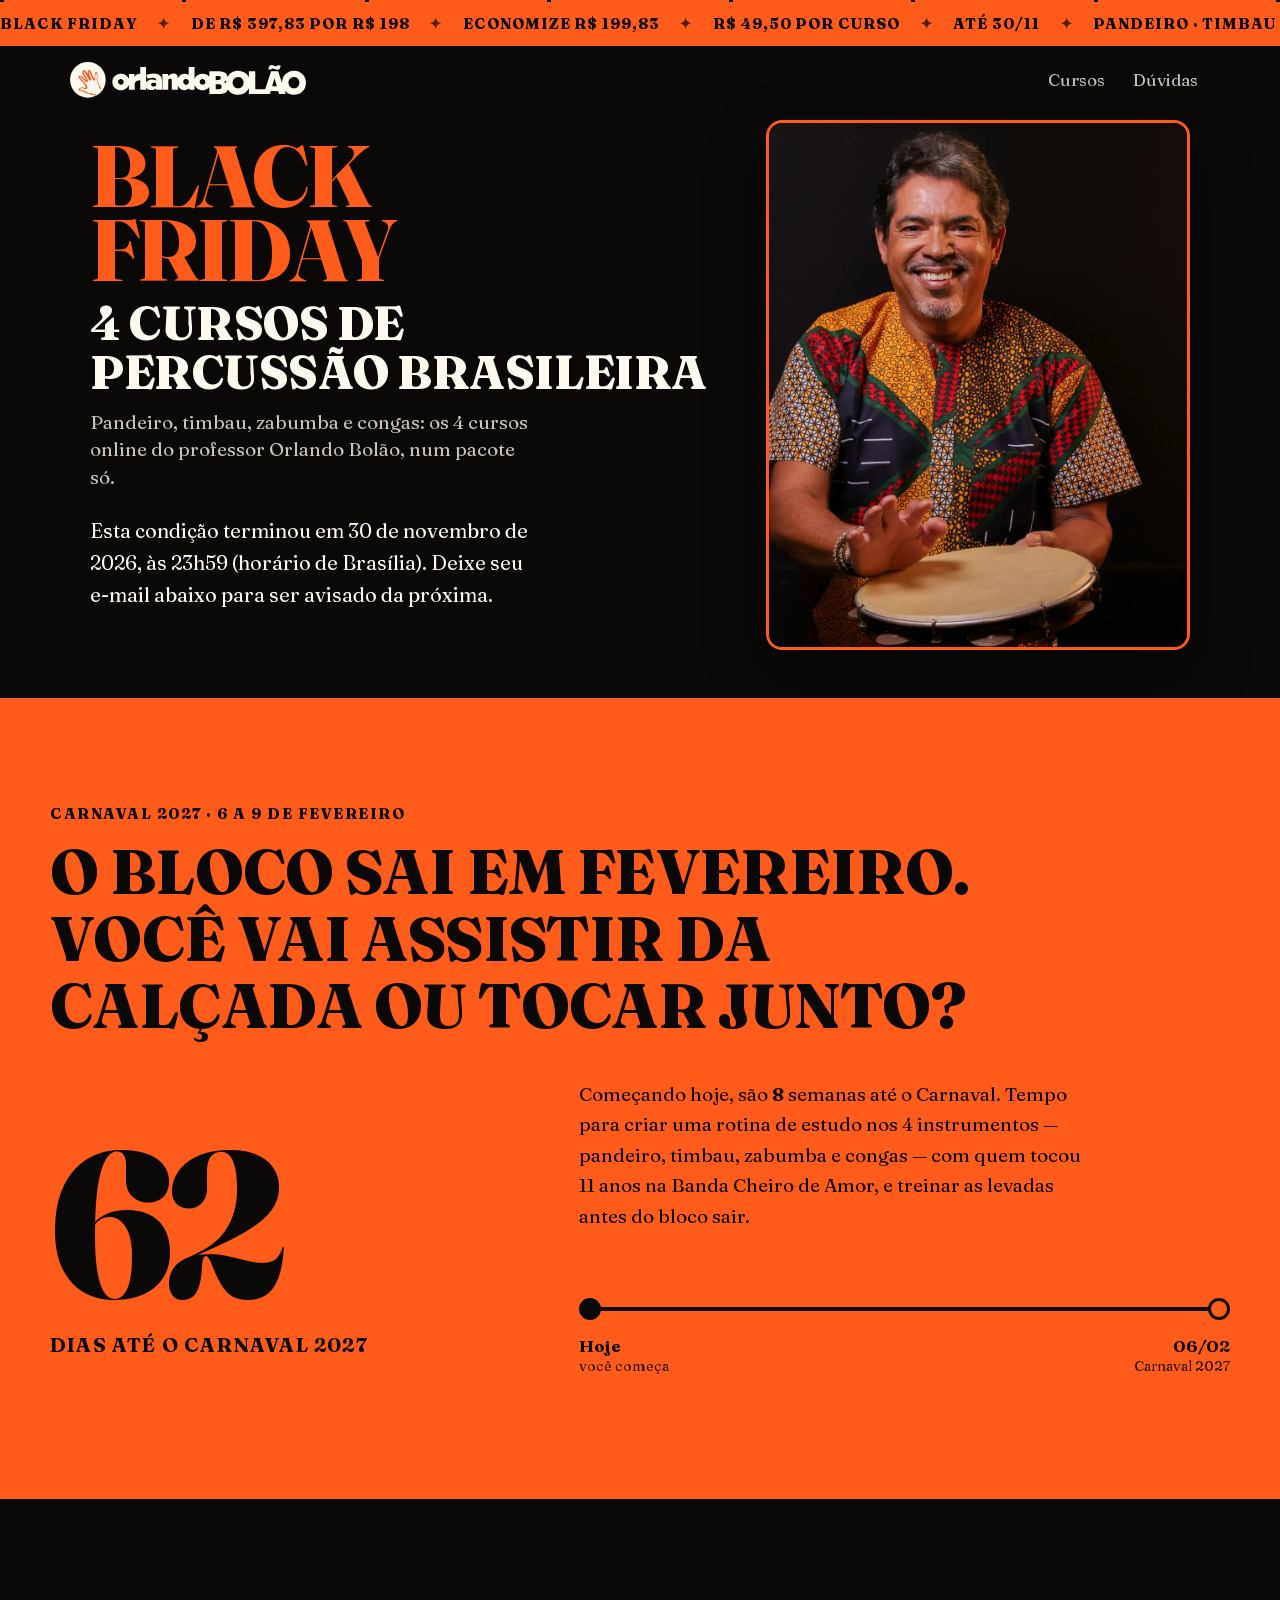
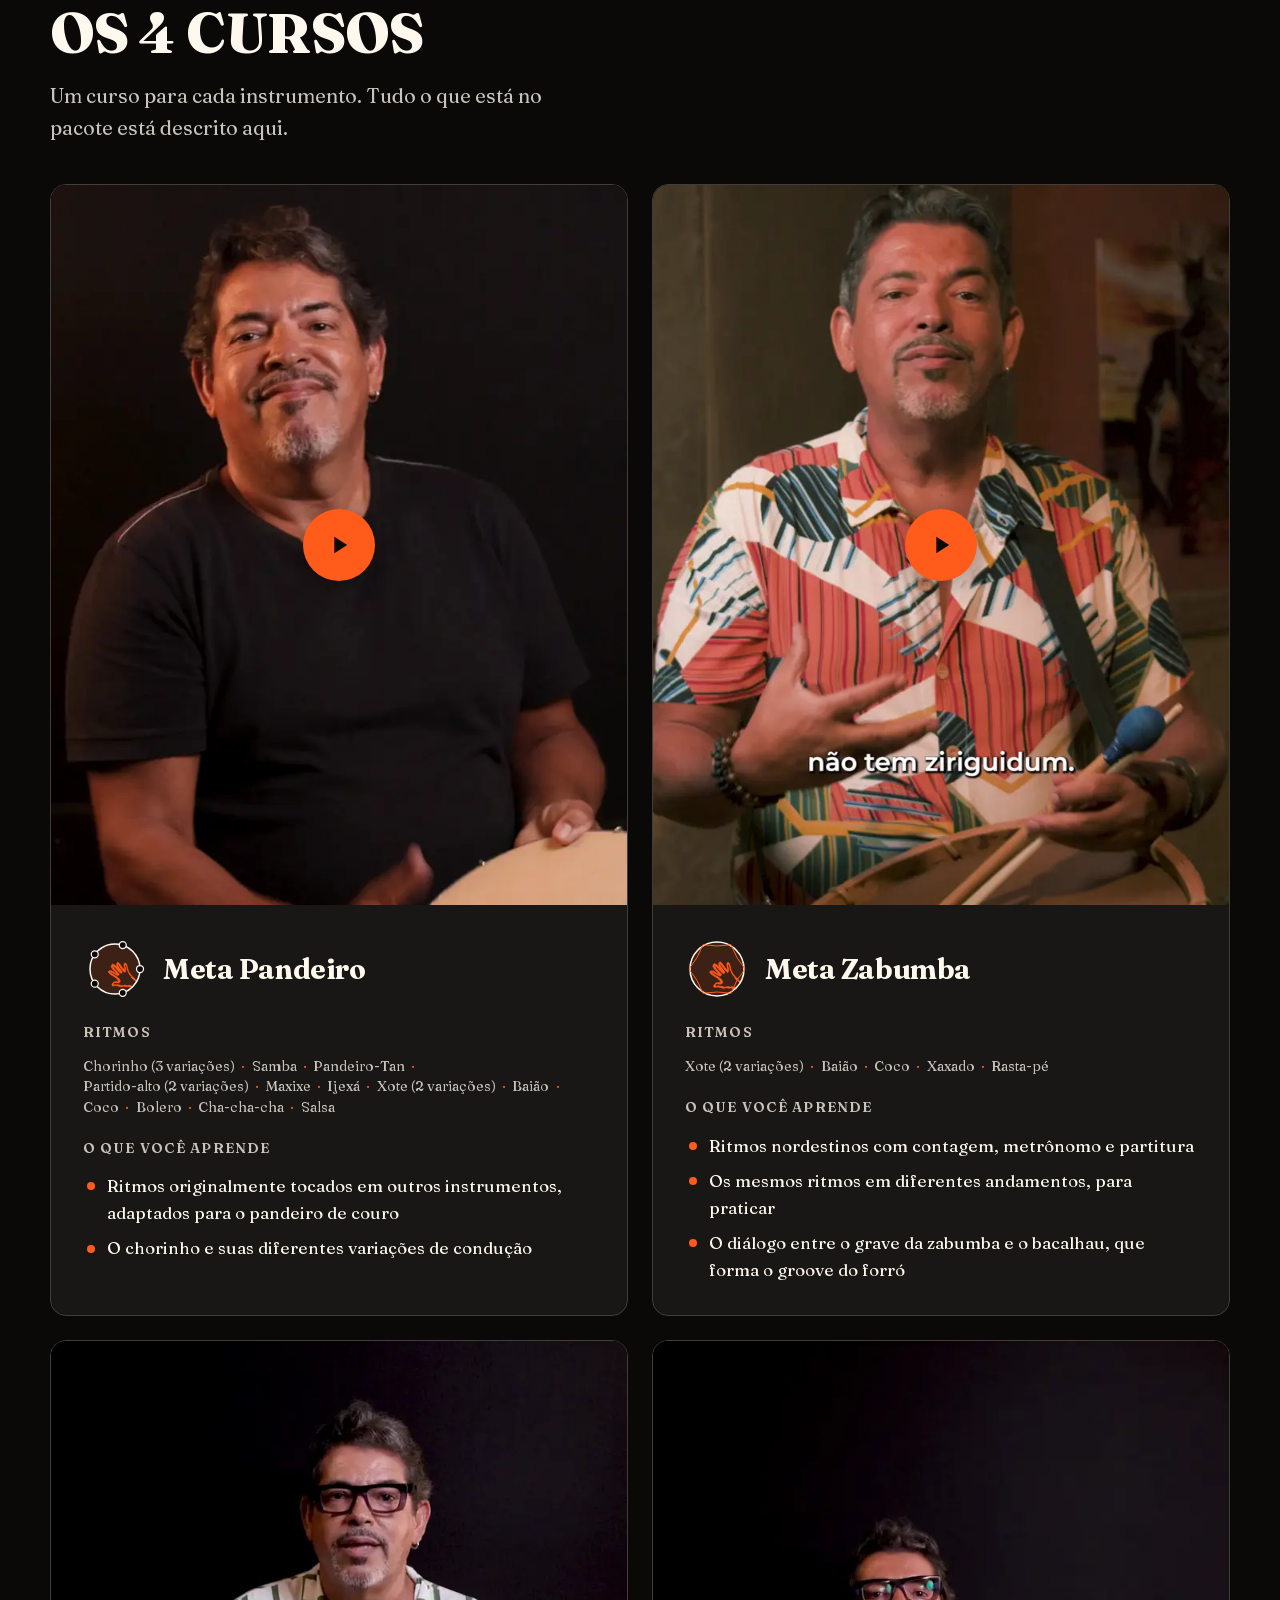
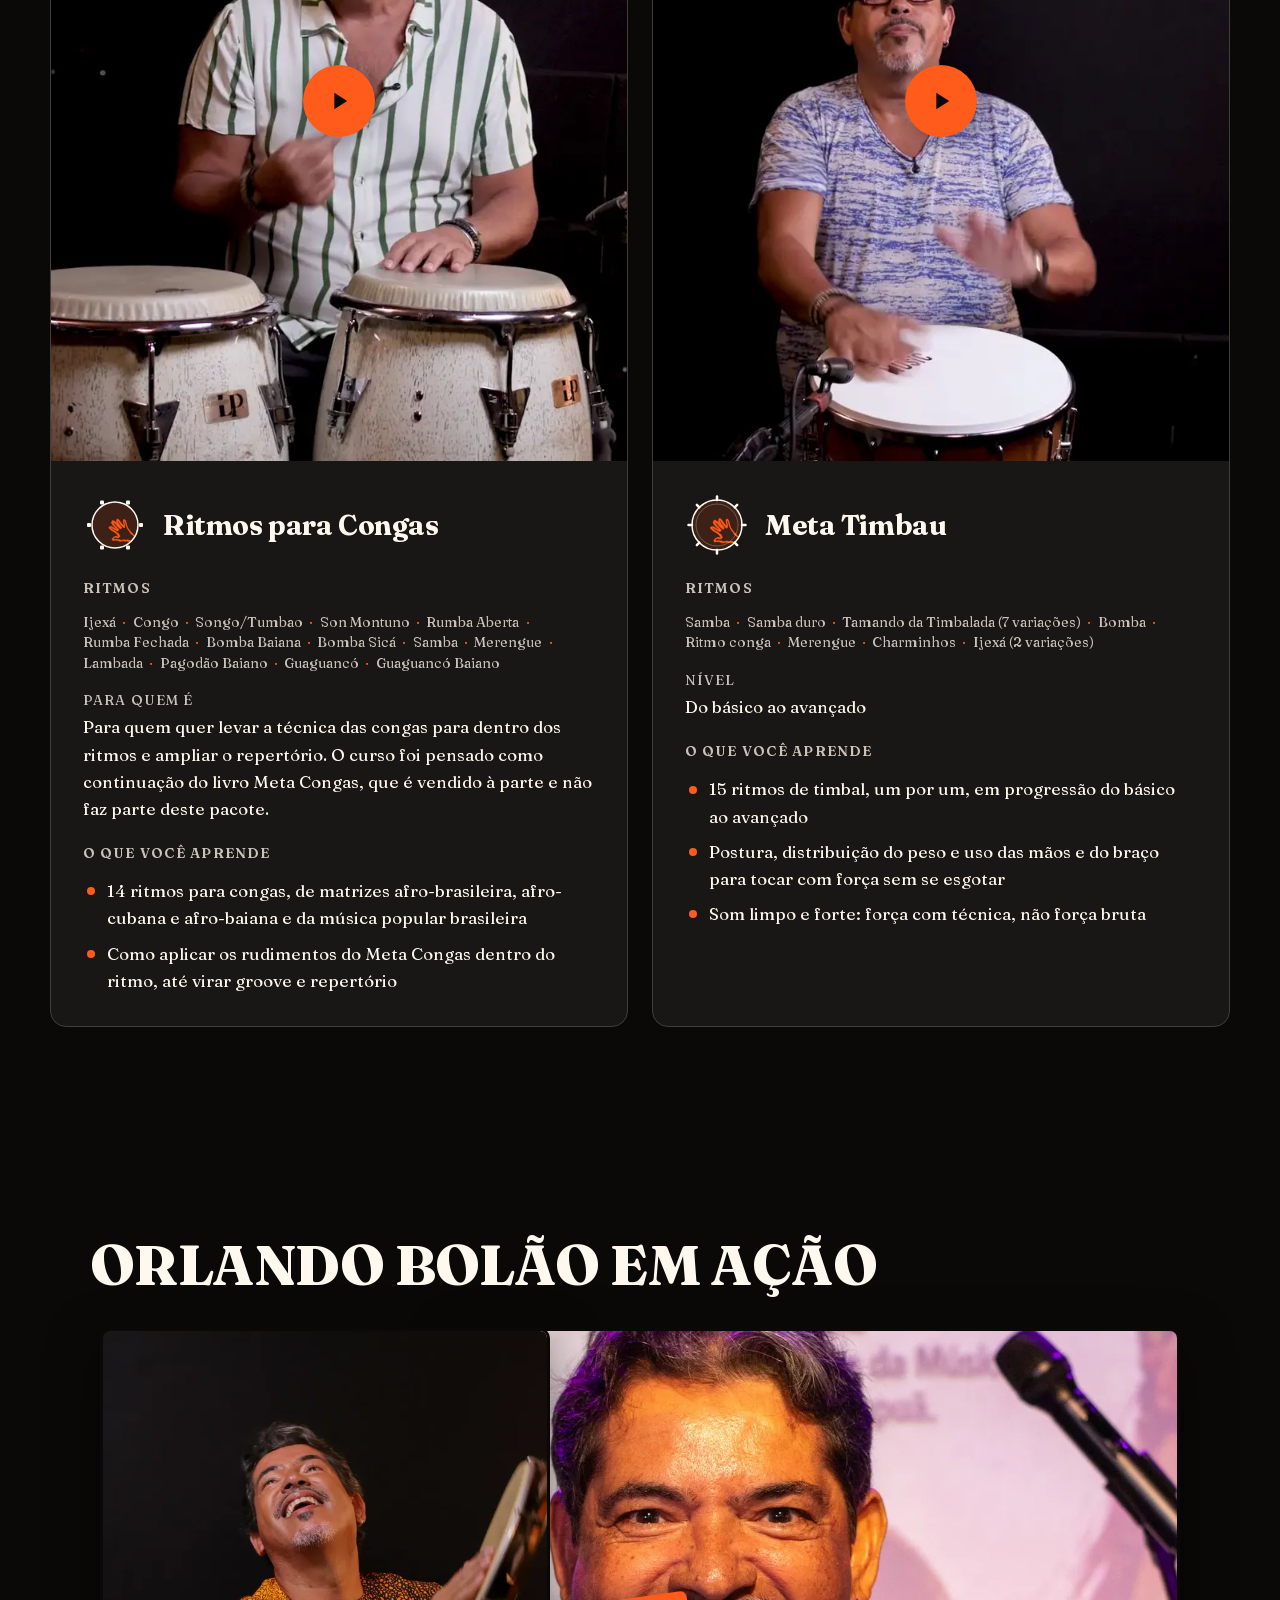
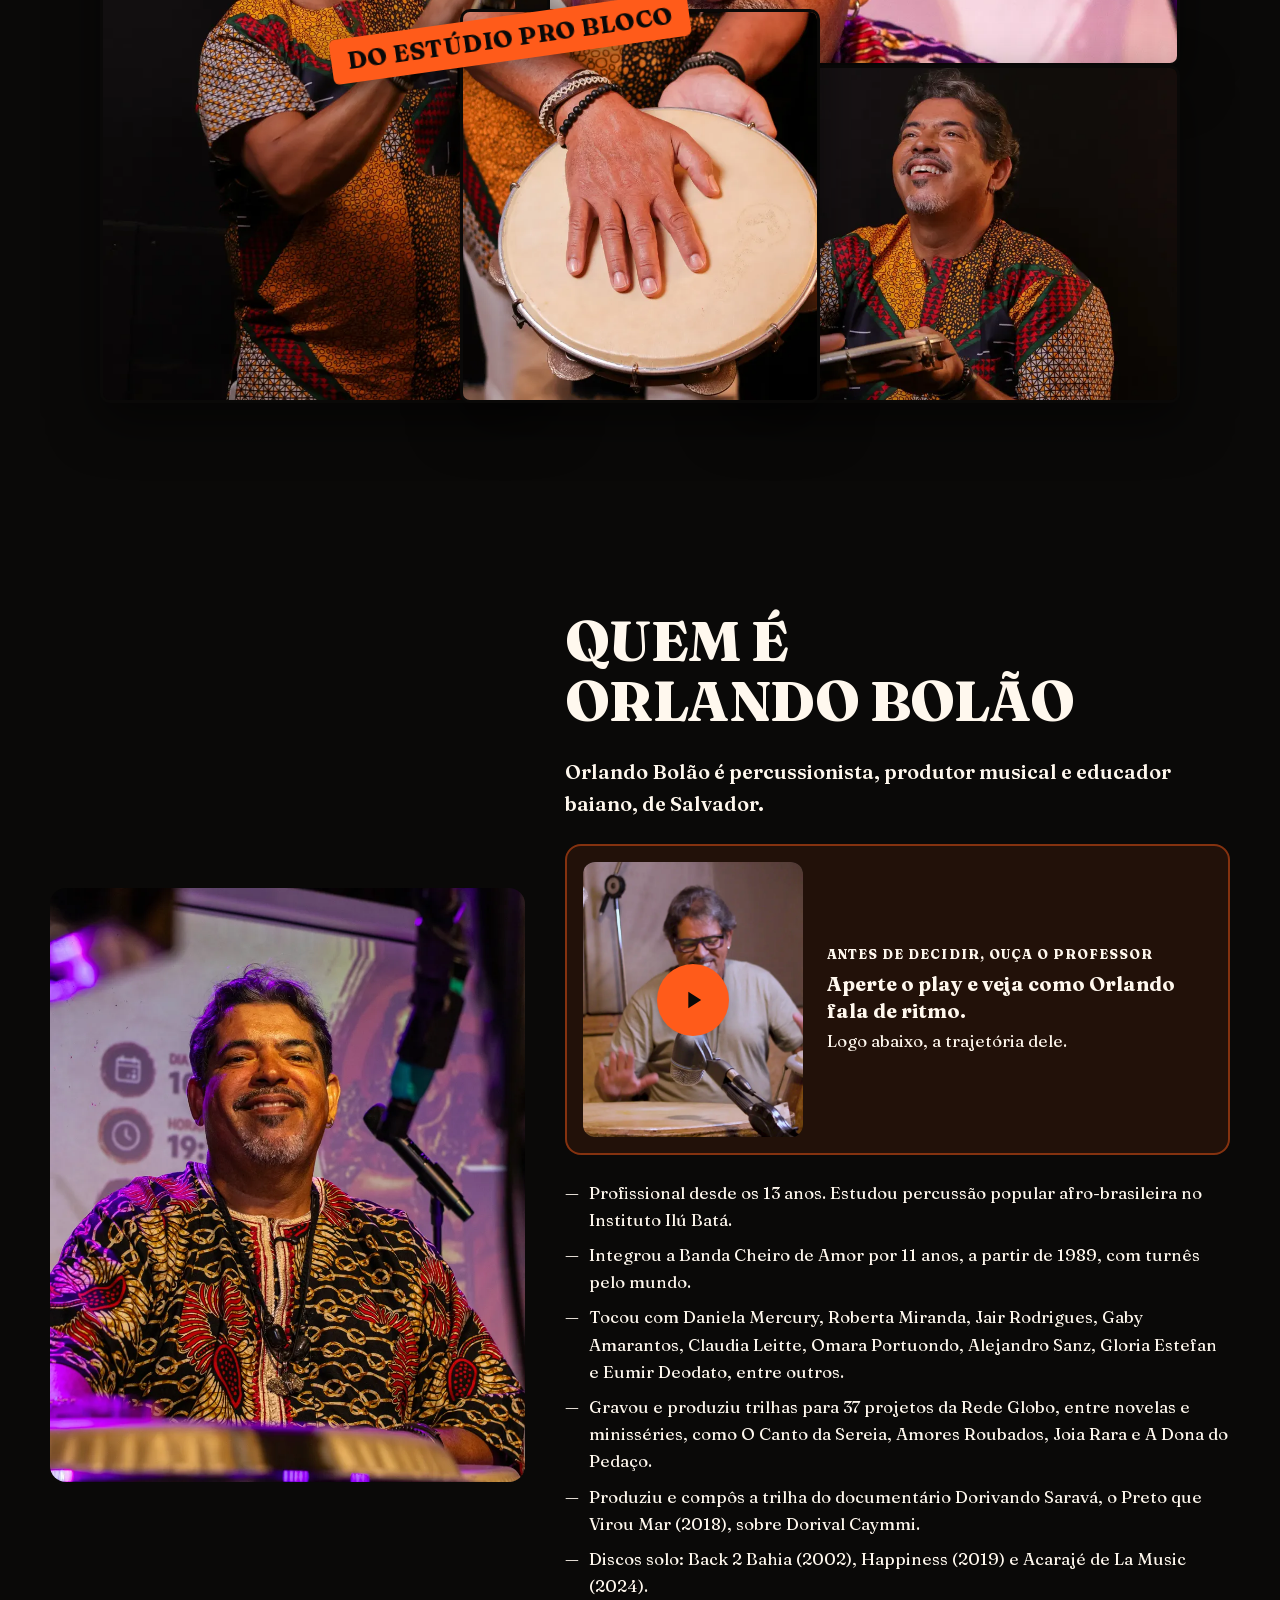
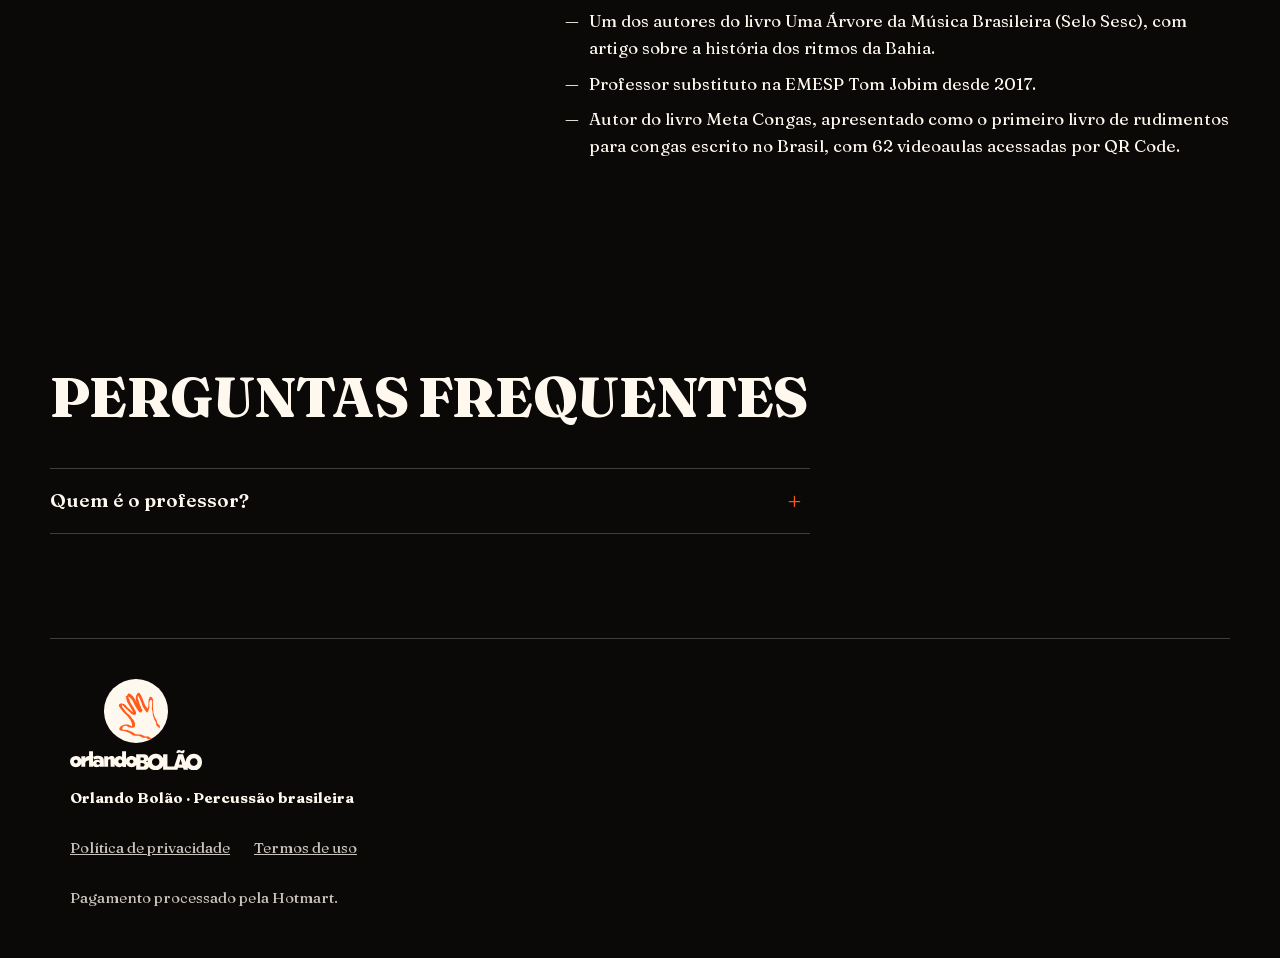
==== commit f5c92122: "Prolonga os traços do punho até o aro de cada tambor Co-Authored-By: Claude Opus 5.5 <noreply@anthro" ====
--- a/blackfriday-b/index.html
+++ b/blackfriday-b/index.html
@@ -184,7 +184,7 @@
   </button>
 </div></div>
   <div class="curso-corpo">
-  <header class="curso-topo"><svg class="pele pele-pandeiro pele-mao" viewBox="-4 -4 128 128" width="64" height="64" aria-hidden="true" focusable="false"><circle cx="60" cy="60" r="50" class="p-pele"/><circle cx="60" cy="60" r="50" class="p-aro" /><circle cx="110.0" cy="60.0" r="7" class="p-platinela"/><circle cx="75.5" cy="107.6" r="7" class="p-platinela"/><circle cx="19.5" cy="89.4" r="7" class="p-platinela"/><circle cx="19.5" cy="30.6" r="7" class="p-platinela"/><circle cx="75.5" cy="12.4" r="7" class="p-platinela"/><g class="p-mao" transform="translate(72.45 72.45) rotate(-14) scale(0.06110) translate(-1123 -902)"><g transform="translate(0 1868) scale(0.1 -0.1)"><path d="M11021 13983 c-60 -24 -251 -238 -279 -312 -3 -9 -22 -43 -42 -76 -20 -33 -43 -78 -50 -100 -7 -22 -21 -57 -31 -77 -12 -23 -19 -59 -19 -95 0 -32 -7 -115 -15 -184 -29 -266 -30 -380 0 -524 14 -71 33 -140 41 -153 16 -24 74 -215 74 -243 0 -9 10 -28 21 -43 12 -15 19 -30 15 -33 -9 -9 -36 18 -36 36 0 10 -11 28 -24 40 -13 13 -27 34 -31 48 -3 14 -16 40 -29 57 -30 40 -106 191 -106 210 0 42 -106 260 -165 341 -12 17 -25 38 -28 47 -9 24 -102 163 -146 217 -41 50 -52 67 -98 138 -18 27 -63 77 -100 110 -38 33 -133 124 -213 201 -116 113 -159 148 -215 176 -175 87 -298 108 -364 62 -20 -14 -42 -26 -47 -26 -26 0 -88 -96 -98 -152 -5 -27 -17 -45 -41 -64 -23 -17 -35 -35 -35 -50 0 -35 -52 -144 -69 -144 -8 0 -22 7 -32 16 -26 23 -56 9 -88 -41 -22 -35 -30 -41 -45 -33 -39 22 -64 -59 -35 -115 19 -36 62 -77 81 -77 33 0 44 -44 18 -77 -26 -33 -22 -89 14 -168 15 -34 21 -62 18 -88 -3 -27 3 -55 22 -96 17 -39 26 -76 26 -110 0 -39 9 -71 39 -134 22 -45 42 -104 46 -130 6 -43 61 -167 86 -191 5 -6 9 -16 9 -23 0 -13 24 -51 147 -240 29 -44 53 -84 53 -87 0 -3 25 -42 55 -88 30 -45 55 -86 55 -91 0 -5 20 -39 44 -76 24 -36 51 -81 60 -98 9 -18 29 -47 45 -65 28 -32 79 -117 149 -248 19 -36 44 -77 56 -92 12 -14 32 -45 46 -69 14 -23 35 -57 47 -76 13 -18 25 -46 29 -61 7 -32 50 -119 73 -147 10 -11 27 -47 40 -80 24 -63 42 -104 66 -145 20 -33 15 -75 -7 -75 -10 0 -80 57 -155 127 -271 250 -477 434 -552 494 -119 95 -417 402 -507 523 -63 84 -251 279 -278 287 -12 4 -61 26 -109 50 -49 24 -99 44 -112 44 -14 0 -59 11 -101 25 -42 14 -100 25 -128 25 -28 0 -91 9 -140 20 -110 24 -140 25 -191 1 -22 -10 -59 -21 -83 -25 -174 -27 -268 -186 -216 -366 8 -30 19 -79 24 -108 5 -30 15 -61 22 -70 8 -10 31 -51 52 -92 21 -41 55 -95 75 -120 21 -25 52 -70 71 -100 19 -30 60 -82 90 -115 31 -33 77 -89 103 -125 158 -220 412 -511 547 -625 26 -22 70 -67 98 -101 50 -60 75 -83 151 -139 23 -16 48 -39 56 -51 8 -12 47 -49 87 -82 90 -75 260 -262 328 -362 28 -41 85 -120 126 -175 41 -55 91 -125 111 -155 20 -30 51 -67 68 -82 55 -47 105 -130 110 -181 5 -55 30 -107 91 -190 24 -34 44 -70 44 -80 0 -11 9 -36 20 -56 21 -39 80 -214 80 -238 0 -8 9 -27 19 -42 11 -15 22 -45 26 -66 3 -22 18 -64 32 -93 25 -51 26 -58 20 -175 -12 -225 -47 -264 -171 -188 -18 12 -40 21 -49 21 -21 0 -82 36 -137 81 -25 20 -61 45 -80 54 -19 10 -64 37 -100 61 -103 68 -204 84 -532 84 -242 0 -263 -1 -292 -20 -23 -14 -64 -22 -143 -30 -140 -13 -282 -63 -328 -116 -12 -13 -69 -52 -180 -122 -201 -127 -251 -175 -289 -278 -16 -44 -38 -89 -48 -101 -11 -11 -22 -41 -25 -65 -3 -23 -12 -55 -19 -70 -27 -53 -1 -118 87 -221 102 -120 171 -147 370 -144 101 1 149 -3 194 -16 33 -10 117 -22 187 -27 90 -7 138 -15 165 -29 22 -11 72 -22 118 -26 53 -5 89 -13 107 -26 14 -10 37 -19 51 -19 13 0 36 -9 50 -20 14 -11 61 -34 104 -51 43 -16 96 -38 118 -49 22 -10 64 -24 94 -30 30 -6 59 -14 65 -19 6 -4 25 -11 41 -15 17 -4 77 -37 133 -72 111 -70 156 -97 212 -126 19 -10 52 -30 72 -45 77 -59 131 -100 219 -169 68 -55 101 -73 133 -78 23 -4 53 -13 67 -20 14 -7 50 -19 80 -26 30 -7 74 -19 99 -27 25 -8 99 -19 165 -24 66 -5 149 -12 184 -15 35 -4 134 -1 220 6 161 13 189 11 291 -24 75 -25 173 -56 211 -66 84 -22 336 -154 387 -202 80 -77 153 -91 497 -93 l271 -2 57 -33 c32 -18 70 -48 84 -67 15 -19 58 -52 97 -74 39 -22 94 -54 121 -72 73 -46 231 -53 299 -13 62 36 119 31 87 -8 -36 -43 49 -33 119 15 63 43 67 48 48 67 -9 9 -8 16 5 30 39 43 17 81 -78 127 -41 21 -103 62 -136 91 -56 51 -221 164 -290 200 -36 18 -104 13 -219 -19 -56 -15 -105 -20 -195 -20 -140 0 -182 12 -253 72 -59 50 -259 154 -377 197 -49 17 -108 39 -130 48 -22 8 -51 15 -65 16 -14 0 -40 9 -58 20 -33 20 -43 22 -268 41 -97 8 -143 7 -174 -1 -78 -21 -199 -18 -257 8 -46 20 -66 22 -190 20 -167 -2 -195 8 -343 123 -52 41 -118 90 -146 109 -161 110 -225 150 -239 150 -9 0 -43 22 -78 49 -77 60 -129 87 -187 96 -25 4 -62 15 -83 26 -21 10 -52 19 -70 19 -20 0 -47 10 -67 25 -19 14 -46 25 -60 25 -14 0 -35 7 -46 15 -81 56 -291 135 -362 135 -12 0 -49 9 -80 19 -32 11 -115 25 -186 31 -71 6 -172 20 -225 31 -53 11 -149 22 -213 24 -136 4 -126 0 -206 87 -93 101 -96 162 -16 323 56 112 104 171 182 221 32 20 69 45 84 55 56 39 117 52 238 50 152 -3 191 -13 277 -71 40 -28 75 -50 79 -50 3 0 35 -20 70 -45 36 -25 77 -48 91 -51 15 -4 42 -18 61 -31 19 -12 40 -23 47 -23 7 0 32 -9 56 -20 24 -11 59 -20 76 -20 18 0 60 -9 93 -21 32 -11 94 -24 137 -28 43 -4 93 -15 110 -25 40 -20 134 -21 173 -1 16 8 61 17 102 21 85 7 241 53 313 92 55 30 75 59 75 113 0 20 7 55 15 78 52 149 70 388 35 480 -12 29 -28 83 -36 120 -8 36 -25 82 -38 101 -15 23 -25 57 -28 97 -5 49 -13 72 -45 120 -22 32 -43 74 -47 94 -3 20 -26 65 -51 100 -25 35 -45 69 -45 75 0 18 -42 52 -90 73 -45 20 -67 43 -125 132 -16 25 -48 68 -70 95 -22 27 -58 76 -80 109 -106 164 -392 480 -540 595 -51 40 -470 455 -553 549 -75 85 -132 158 -132 171 0 5 -25 38 -56 72 -31 35 -71 84 -88 109 -17 26 -68 92 -113 148 -219 269 -309 473 -288 652 14 123 54 119 155 -16 21 -27 50 -61 65 -75 15 -14 55 -61 90 -105 34 -44 84 -100 111 -124 27 -25 79 -80 115 -124 36 -43 79 -86 95 -96 16 -10 56 -43 89 -75 33 -31 80 -71 105 -89 24 -17 76 -64 115 -102 38 -39 93 -88 120 -110 49 -38 77 -64 315 -285 126 -116 306 -299 349 -354 36 -45 112 -109 160 -133 20 -10 48 -26 64 -36 19 -13 64 -22 145 -31 64 -7 127 -17 139 -24 72 -39 325 58 376 145 22 38 26 144 11 268 -8 65 -18 94 -52 153 -23 41 -42 76 -42 78 0 11 -80 173 -89 178 -5 4 -13 21 -16 39 -8 37 -28 73 -96 174 -27 39 -49 76 -49 83 0 6 -11 28 -25 48 -14 20 -25 42 -25 48 0 14 -54 102 -134 219 -32 47 -70 107 -84 133 -14 26 -40 64 -58 86 -18 21 -42 57 -54 80 -12 22 -34 64 -50 91 -16 28 -34 61 -41 75 -7 14 -29 45 -48 69 -43 54 -75 104 -96 151 -25 55 -54 109 -103 188 -32 53 -46 88 -52 130 -4 31 -17 77 -28 102 -12 25 -22 63 -22 86 0 30 -8 53 -31 83 -26 37 -31 53 -33 114 -3 93 -34 159 -92 200 -24 17 -48 44 -54 60 -5 17 -24 52 -41 79 l-32 49 18 39 c17 38 17 79 0 123 -6 13 -2 17 16 17 46 0 111 -44 213 -143 57 -56 147 -142 200 -192 53 -49 107 -104 119 -121 12 -17 47 -65 78 -105 114 -152 247 -358 284 -439 21 -47 43 -92 51 -100 12 -14 23 -41 64 -155 10 -27 33 -77 52 -110 19 -34 40 -75 46 -93 6 -17 24 -51 40 -74 38 -55 102 -176 102 -192 0 -19 67 -143 105 -196 18 -25 40 -61 49 -80 29 -64 76 -142 122 -204 25 -34 74 -106 109 -161 119 -187 241 -351 290 -391 20 -16 69 -59 109 -96 88 -80 160 -118 236 -125 53 -5 58 -3 100 32 51 43 86 90 96 130 4 15 27 53 52 83 50 61 92 155 92 204 0 22 -12 51 -35 83 -44 62 -95 140 -117 180 -35 64 -88 178 -88 191 0 7 -11 34 -25 60 -14 26 -25 55 -25 64 0 16 -21 67 -71 176 -10 22 -19 48 -19 58 0 9 -11 34 -25 54 -14 20 -25 44 -25 52 0 8 -8 31 -19 50 -10 19 -22 50 -26 69 -4 19 -16 48 -26 65 -10 17 -19 38 -19 46 0 8 -10 33 -21 55 -12 22 -28 63 -35 90 -18 71 -53 165 -70 189 -8 11 -14 39 -14 61 -1 22 -10 65 -21 95 -11 30 -25 78 -30 107 -5 28 -18 72 -29 98 -11 26 -20 54 -20 63 0 10 -11 37 -24 62 -28 54 -76 190 -76 217 0 11 -9 53 -20 94 -21 79 -29 369 -11 398 23 35 130 -63 175 -160 9 -19 27 -52 40 -74 14 -22 35 -60 48 -85 13 -25 41 -69 61 -99 20 -29 37 -58 37 -65 0 -6 12 -33 25 -61 14 -27 25 -57 25 -65 0 -8 9 -29 19 -46 10 -17 22 -51 26 -75 8 -48 35 -107 70 -154 12 -16 25 -43 29 -60 4 -16 15 -48 25 -70 19 -41 32 -74 58 -155 8 -25 34 -85 57 -135 64 -135 87 -195 97 -245 4 -25 17 -71 28 -102 12 -32 21 -65 21 -75 0 -10 31 -81 69 -158 39 -77 75 -160 81 -185 7 -25 31 -74 54 -110 24 -36 77 -119 119 -185 42 -66 93 -142 113 -169 21 -27 62 -85 91 -130 30 -44 65 -92 78 -106 37 -41 125 -162 125 -174 0 -6 9 -22 20 -36 11 -14 20 -32 20 -41 0 -15 35 -68 74 -111 22 -25 66 -7 111 45 20 23 63 71 96 107 60 66 102 146 115 220 3 19 15 51 26 70 13 22 22 61 25 110 3 41 14 91 23 110 79 160 116 509 90 835 -29 351 40 672 175 823 49 55 76 64 111 37 10 -8 40 -17 66 -21 72 -10 149 -82 171 -161 25 -90 32 -296 11 -358 -20 -63 -29 -322 -17 -520 10 -152 0 -230 -34 -267 -29 -32 -24 -440 6 -516 12 -29 21 -61 21 -70 0 -10 11 -33 23 -52 15 -22 26 -57 30 -95 3 -33 15 -85 25 -115 18 -52 23 -101 38 -370 7 -142 33 -297 55 -340 11 -19 19 -44 19 -55 0 -11 11 -42 25 -70 13 -27 25 -59 25 -70 0 -11 9 -33 19 -49 12 -17 23 -57 27 -95 3 -36 13 -79 21 -95 19 -37 51 -127 69 -196 14 -49 37 -106 68 -165 5 -11 17 -34 26 -51 9 -17 26 -44 38 -59 12 -15 22 -34 22 -42 0 -31 88 -180 158 -267 57 -71 70 -123 82 -351 7 -122 17 -209 25 -225 7 -14 16 -40 20 -58 4 -21 21 -44 47 -65 113 -90 268 -245 268 -266 0 -4 20 -20 44 -35 25 -16 68 -54 95 -86 75 -87 125 -89 161 -7 24 56 19 157 -10 194 -25 33 -25 47 4 108 20 44 21 54 10 80 -7 17 -20 51 -29 77 -14 42 -21 49 -55 58 -23 6 -49 24 -65 43 -15 17 -50 52 -79 77 -29 25 -103 97 -164 162 l-112 116 0 150 c0 137 -2 153 -23 193 -13 24 -38 82 -56 129 -18 47 -45 107 -58 135 -27 52 -31 58 -113 164 -28 35 -50 71 -50 79 0 8 -22 54 -50 102 -27 48 -50 94 -50 101 0 8 -8 28 -18 44 -10 17 -22 44 -26 60 -4 17 -14 37 -22 46 -8 9 -21 47 -28 85 -8 38 -21 89 -30 113 -9 24 -16 53 -16 65 0 11 -7 34 -16 51 -8 16 -20 52 -25 80 -5 27 -21 73 -34 100 -51 108 -53 121 -59 340 -4 165 -9 226 -25 285 -11 41 -22 102 -26 135 -3 33 -13 83 -22 112 -14 48 -14 56 1 93 15 37 15 69 4 336 -9 241 -9 313 2 388 13 93 16 683 4 831 -6 74 -42 202 -74 271 -11 22 -20 45 -20 51 0 63 -174 275 -237 288 -15 3 -56 13 -90 21 -110 25 -138 15 -207 -74 -88 -115 -146 -231 -174 -347 -61 -255 -65 -295 -69 -810 -4 -357 -8 -486 -17 -505 -7 -14 -27 -52 -45 -85 -25 -47 -34 -79 -40 -145 -8 -83 -48 -190 -71 -190 -5 0 -24 18 -42 41 -18 23 -51 62 -73 88 -23 26 -54 68 -70 94 -17 26 -60 88 -97 138 -38 49 -68 96 -68 103 0 8 -7 20 -17 27 -9 8 -22 28 -30 44 -7 17 -27 53 -43 80 -47 79 -100 192 -100 213 0 11 -8 30 -18 43 -27 34 -70 133 -78 177 -4 20 -17 58 -30 84 -13 26 -24 54 -24 63 0 19 -35 121 -70 205 -14 36 -39 99 -55 140 -15 41 -49 125 -76 186 -27 61 -49 116 -49 122 0 6 -20 51 -45 101 -25 50 -45 96 -45 102 0 16 -42 113 -101 235 -27 55 -49 104 -49 109 0 4 -15 31 -34 60 -19 28 -45 71 -59 96 -103 190 -205 328 -242 329 -6 0 -18 9 -28 20 -17 20 -146 29 -186 13z m-2074 -638 c8 -22 -6 -33 -17 -15 -13 20 -12 30 0 30 6 0 13 -7 17 -15z"/></g></g></svg><h3>Meta Pandeiro</h3></header>
+  <header class="curso-topo"><svg class="pele pele-pandeiro pele-mao" viewBox="-4 -4 128 128" width="64" height="64" aria-hidden="true" focusable="false"><circle cx="60" cy="60" r="50" class="p-pele"/><g class="p-mao" transform="translate(72.45 72.45) rotate(-14) scale(0.06110) translate(-1123 -902)"><g transform="translate(0 1868) scale(0.1 -0.1)"><path d="M11021 13983 c-60 -24 -251 -238 -279 -312 -3 -9 -22 -43 -42 -76 -20 -33 -43 -78 -50 -100 -7 -22 -21 -57 -31 -77 -12 -23 -19 -59 -19 -95 0 -32 -7 -115 -15 -184 -29 -266 -30 -380 0 -524 14 -71 33 -140 41 -153 16 -24 74 -215 74 -243 0 -9 10 -28 21 -43 12 -15 19 -30 15 -33 -9 -9 -36 18 -36 36 0 10 -11 28 -24 40 -13 13 -27 34 -31 48 -3 14 -16 40 -29 57 -30 40 -106 191 -106 210 0 42 -106 260 -165 341 -12 17 -25 38 -28 47 -9 24 -102 163 -146 217 -41 50 -52 67 -98 138 -18 27 -63 77 -100 110 -38 33 -133 124 -213 201 -116 113 -159 148 -215 176 -175 87 -298 108 -364 62 -20 -14 -42 -26 -47 -26 -26 0 -88 -96 -98 -152 -5 -27 -17 -45 -41 -64 -23 -17 -35 -35 -35 -50 0 -35 -52 -144 -69 -144 -8 0 -22 7 -32 16 -26 23 -56 9 -88 -41 -22 -35 -30 -41 -45 -33 -39 22 -64 -59 -35 -115 19 -36 62 -77 81 -77 33 0 44 -44 18 -77 -26 -33 -22 -89 14 -168 15 -34 21 -62 18 -88 -3 -27 3 -55 22 -96 17 -39 26 -76 26 -110 0 -39 9 -71 39 -134 22 -45 42 -104 46 -130 6 -43 61 -167 86 -191 5 -6 9 -16 9 -23 0 -13 24 -51 147 -240 29 -44 53 -84 53 -87 0 -3 25 -42 55 -88 30 -45 55 -86 55 -91 0 -5 20 -39 44 -76 24 -36 51 -81 60 -98 9 -18 29 -47 45 -65 28 -32 79 -117 149 -248 19 -36 44 -77 56 -92 12 -14 32 -45 46 -69 14 -23 35 -57 47 -76 13 -18 25 -46 29 -61 7 -32 50 -119 73 -147 10 -11 27 -47 40 -80 24 -63 42 -104 66 -145 20 -33 15 -75 -7 -75 -10 0 -80 57 -155 127 -271 250 -477 434 -552 494 -119 95 -417 402 -507 523 -63 84 -251 279 -278 287 -12 4 -61 26 -109 50 -49 24 -99 44 -112 44 -14 0 -59 11 -101 25 -42 14 -100 25 -128 25 -28 0 -91 9 -140 20 -110 24 -140 25 -191 1 -22 -10 -59 -21 -83 -25 -174 -27 -268 -186 -216 -366 8 -30 19 -79 24 -108 5 -30 15 -61 22 -70 8 -10 31 -51 52 -92 21 -41 55 -95 75 -120 21 -25 52 -70 71 -100 19 -30 60 -82 90 -115 31 -33 77 -89 103 -125 158 -220 412 -511 547 -625 26 -22 70 -67 98 -101 50 -60 75 -83 151 -139 23 -16 48 -39 56 -51 8 -12 47 -49 87 -82 90 -75 260 -262 328 -362 28 -41 85 -120 126 -175 41 -55 91 -125 111 -155 20 -30 51 -67 68 -82 55 -47 105 -130 110 -181 5 -55 30 -107 91 -190 24 -34 44 -70 44 -80 0 -11 9 -36 20 -56 21 -39 80 -214 80 -238 0 -8 9 -27 19 -42 11 -15 22 -45 26 -66 3 -22 18 -64 32 -93 25 -51 26 -58 20 -175 -12 -225 -47 -264 -171 -188 -18 12 -40 21 -49 21 -21 0 -82 36 -137 81 -25 20 -61 45 -80 54 -19 10 -64 37 -100 61 -103 68 -204 84 -532 84 -242 0 -263 -1 -292 -20 -23 -14 -64 -22 -143 -30 -140 -13 -282 -63 -328 -116 -12 -13 -69 -52 -180 -122 -201 -127 -251 -175 -289 -278 -16 -44 -38 -89 -48 -101 -11 -11 -22 -41 -25 -65 -3 -23 -12 -55 -19 -70 -27 -53 -1 -118 87 -221 102 -120 171 -147 370 -144 101 1 149 -3 194 -16 33 -10 117 -22 187 -27 90 -7 138 -15 165 -29 22 -11 72 -22 118 -26 53 -5 89 -13 107 -26 14 -10 37 -19 51 -19 13 0 36 -9 50 -20 14 -11 61 -34 104 -51 43 -16 96 -38 118 -49 22 -10 64 -24 94 -30 30 -6 59 -14 65 -19 6 -4 25 -11 41 -15 17 -4 77 -37 133 -72 111 -70 156 -97 212 -126 19 -10 52 -30 72 -45 77 -59 131 -100 219 -169 68 -55 101 -73 133 -78 23 -4 53 -13 67 -20 14 -7 50 -19 80 -26 30 -7 74 -19 99 -27 25 -8 99 -19 165 -24 66 -5 149 -12 184 -15 35 -4 134 -1 220 6 161 13 189 11 291 -24 75 -25 173 -56 211 -66 84 -22 336 -154 387 -202 80 -77 153 -91 497 -93 l271 -2 57 -33 c32 -18 70 -48 84 -67 15 -19 58 -52 97 -74 39 -22 94 -54 121 -72 73 -46 231 -53 299 -13 62 36 119 31 87 -8 -36 -43 49 -33 119 15 63 43 67 48 48 67 -9 9 -8 16 5 30 39 43 17 81 -78 127 -41 21 -103 62 -136 91 -56 51 -221 164 -290 200 -36 18 -104 13 -219 -19 -56 -15 -105 -20 -195 -20 -140 0 -182 12 -253 72 -59 50 -259 154 -377 197 -49 17 -108 39 -130 48 -22 8 -51 15 -65 16 -14 0 -40 9 -58 20 -33 20 -43 22 -268 41 -97 8 -143 7 -174 -1 -78 -21 -199 -18 -257 8 -46 20 -66 22 -190 20 -167 -2 -195 8 -343 123 -52 41 -118 90 -146 109 -161 110 -225 150 -239 150 -9 0 -43 22 -78 49 -77 60 -129 87 -187 96 -25 4 -62 15 -83 26 -21 10 -52 19 -70 19 -20 0 -47 10 -67 25 -19 14 -46 25 -60 25 -14 0 -35 7 -46 15 -81 56 -291 135 -362 135 -12 0 -49 9 -80 19 -32 11 -115 25 -186 31 -71 6 -172 20 -225 31 -53 11 -149 22 -213 24 -136 4 -126 0 -206 87 -93 101 -96 162 -16 323 56 112 104 171 182 221 32 20 69 45 84 55 56 39 117 52 238 50 152 -3 191 -13 277 -71 40 -28 75 -50 79 -50 3 0 35 -20 70 -45 36 -25 77 -48 91 -51 15 -4 42 -18 61 -31 19 -12 40 -23 47 -23 7 0 32 -9 56 -20 24 -11 59 -20 76 -20 18 0 60 -9 93 -21 32 -11 94 -24 137 -28 43 -4 93 -15 110 -25 40 -20 134 -21 173 -1 16 8 61 17 102 21 85 7 241 53 313 92 55 30 75 59 75 113 0 20 7 55 15 78 52 149 70 388 35 480 -12 29 -28 83 -36 120 -8 36 -25 82 -38 101 -15 23 -25 57 -28 97 -5 49 -13 72 -45 120 -22 32 -43 74 -47 94 -3 20 -26 65 -51 100 -25 35 -45 69 -45 75 0 18 -42 52 -90 73 -45 20 -67 43 -125 132 -16 25 -48 68 -70 95 -22 27 -58 76 -80 109 -106 164 -392 480 -540 595 -51 40 -470 455 -553 549 -75 85 -132 158 -132 171 0 5 -25 38 -56 72 -31 35 -71 84 -88 109 -17 26 -68 92 -113 148 -219 269 -309 473 -288 652 14 123 54 119 155 -16 21 -27 50 -61 65 -75 15 -14 55 -61 90 -105 34 -44 84 -100 111 -124 27 -25 79 -80 115 -124 36 -43 79 -86 95 -96 16 -10 56 -43 89 -75 33 -31 80 -71 105 -89 24 -17 76 -64 115 -102 38 -39 93 -88 120 -110 49 -38 77 -64 315 -285 126 -116 306 -299 349 -354 36 -45 112 -109 160 -133 20 -10 48 -26 64 -36 19 -13 64 -22 145 -31 64 -7 127 -17 139 -24 72 -39 325 58 376 145 22 38 26 144 11 268 -8 65 -18 94 -52 153 -23 41 -42 76 -42 78 0 11 -80 173 -89 178 -5 4 -13 21 -16 39 -8 37 -28 73 -96 174 -27 39 -49 76 -49 83 0 6 -11 28 -25 48 -14 20 -25 42 -25 48 0 14 -54 102 -134 219 -32 47 -70 107 -84 133 -14 26 -40 64 -58 86 -18 21 -42 57 -54 80 -12 22 -34 64 -50 91 -16 28 -34 61 -41 75 -7 14 -29 45 -48 69 -43 54 -75 104 -96 151 -25 55 -54 109 -103 188 -32 53 -46 88 -52 130 -4 31 -17 77 -28 102 -12 25 -22 63 -22 86 0 30 -8 53 -31 83 -26 37 -31 53 -33 114 -3 93 -34 159 -92 200 -24 17 -48 44 -54 60 -5 17 -24 52 -41 79 l-32 49 18 39 c17 38 17 79 0 123 -6 13 -2 17 16 17 46 0 111 -44 213 -143 57 -56 147 -142 200 -192 53 -49 107 -104 119 -121 12 -17 47 -65 78 -105 114 -152 247 -358 284 -439 21 -47 43 -92 51 -100 12 -14 23 -41 64 -155 10 -27 33 -77 52 -110 19 -34 40 -75 46 -93 6 -17 24 -51 40 -74 38 -55 102 -176 102 -192 0 -19 67 -143 105 -196 18 -25 40 -61 49 -80 29 -64 76 -142 122 -204 25 -34 74 -106 109 -161 119 -187 241 -351 290 -391 20 -16 69 -59 109 -96 88 -80 160 -118 236 -125 53 -5 58 -3 100 32 51 43 86 90 96 130 4 15 27 53 52 83 50 61 92 155 92 204 0 22 -12 51 -35 83 -44 62 -95 140 -117 180 -35 64 -88 178 -88 191 0 7 -11 34 -25 60 -14 26 -25 55 -25 64 0 16 -21 67 -71 176 -10 22 -19 48 -19 58 0 9 -11 34 -25 54 -14 20 -25 44 -25 52 0 8 -8 31 -19 50 -10 19 -22 50 -26 69 -4 19 -16 48 -26 65 -10 17 -19 38 -19 46 0 8 -10 33 -21 55 -12 22 -28 63 -35 90 -18 71 -53 165 -70 189 -8 11 -14 39 -14 61 -1 22 -10 65 -21 95 -11 30 -25 78 -30 107 -5 28 -18 72 -29 98 -11 26 -20 54 -20 63 0 10 -11 37 -24 62 -28 54 -76 190 -76 217 0 11 -9 53 -20 94 -21 79 -29 369 -11 398 23 35 130 -63 175 -160 9 -19 27 -52 40 -74 14 -22 35 -60 48 -85 13 -25 41 -69 61 -99 20 -29 37 -58 37 -65 0 -6 12 -33 25 -61 14 -27 25 -57 25 -65 0 -8 9 -29 19 -46 10 -17 22 -51 26 -75 8 -48 35 -107 70 -154 12 -16 25 -43 29 -60 4 -16 15 -48 25 -70 19 -41 32 -74 58 -155 8 -25 34 -85 57 -135 64 -135 87 -195 97 -245 4 -25 17 -71 28 -102 12 -32 21 -65 21 -75 0 -10 31 -81 69 -158 39 -77 75 -160 81 -185 7 -25 31 -74 54 -110 24 -36 77 -119 119 -185 42 -66 93 -142 113 -169 21 -27 62 -85 91 -130 30 -44 65 -92 78 -106 37 -41 125 -162 125 -174 0 -6 9 -22 20 -36 11 -14 20 -32 20 -41 0 -15 35 -68 74 -111 22 -25 66 -7 111 45 20 23 63 71 96 107 60 66 102 146 115 220 3 19 15 51 26 70 13 22 22 61 25 110 3 41 14 91 23 110 79 160 116 509 90 835 -29 351 40 672 175 823 49 55 76 64 111 37 10 -8 40 -17 66 -21 72 -10 149 -82 171 -161 25 -90 32 -296 11 -358 -20 -63 -29 -322 -17 -520 10 -152 0 -230 -34 -267 -29 -32 -24 -440 6 -516 12 -29 21 -61 21 -70 0 -10 11 -33 23 -52 15 -22 26 -57 30 -95 3 -33 15 -85 25 -115 18 -52 23 -101 38 -370 7 -142 33 -297 55 -340 11 -19 19 -44 19 -55 0 -11 11 -42 25 -70 13 -27 25 -59 25 -70 0 -11 9 -33 19 -49 12 -17 23 -57 27 -95 3 -36 13 -79 21 -95 19 -37 51 -127 69 -196 14 -49 37 -106 68 -165 5 -11 17 -34 26 -51 9 -17 26 -44 38 -59 12 -15 22 -34 22 -42 0 -31 88 -180 158 -267 57 -71 70 -123 82 -351 7 -122 17 -209 25 -225 7 -14 16 -40 20 -58 4 -21 21 -44 47 -65 113 -90 268 -245 268 -266 0 -4 20 -20 44 -35 25 -16 68 -54 95 -86 75 -87 125 -89 161 -7 24 56 19 157 -10 194 -25 33 -25 47 4 108 20 44 21 54 10 80 -7 17 -20 51 -29 77 -14 42 -21 49 -55 58 -23 6 -49 24 -65 43 -15 17 -50 52 -79 77 -29 25 -103 97 -164 162 l-112 116 0 150 c0 137 -2 153 -23 193 -13 24 -38 82 -56 129 -18 47 -45 107 -58 135 -27 52 -31 58 -113 164 -28 35 -50 71 -50 79 0 8 -22 54 -50 102 -27 48 -50 94 -50 101 0 8 -8 28 -18 44 -10 17 -22 44 -26 60 -4 17 -14 37 -22 46 -8 9 -21 47 -28 85 -8 38 -21 89 -30 113 -9 24 -16 53 -16 65 0 11 -7 34 -16 51 -8 16 -20 52 -25 80 -5 27 -21 73 -34 100 -51 108 -53 121 -59 340 -4 165 -9 226 -25 285 -11 41 -22 102 -26 135 -3 33 -13 83 -22 112 -14 48 -14 56 1 93 15 37 15 69 4 336 -9 241 -9 313 2 388 13 93 16 683 4 831 -6 74 -42 202 -74 271 -11 22 -20 45 -20 51 0 63 -174 275 -237 288 -15 3 -56 13 -90 21 -110 25 -138 15 -207 -74 -88 -115 -146 -231 -174 -347 -61 -255 -65 -295 -69 -810 -4 -357 -8 -486 -17 -505 -7 -14 -27 -52 -45 -85 -25 -47 -34 -79 -40 -145 -8 -83 -48 -190 -71 -190 -5 0 -24 18 -42 41 -18 23 -51 62 -73 88 -23 26 -54 68 -70 94 -17 26 -60 88 -97 138 -38 49 -68 96 -68 103 0 8 -7 20 -17 27 -9 8 -22 28 -30 44 -7 17 -27 53 -43 80 -47 79 -100 192 -100 213 0 11 -8 30 -18 43 -27 34 -70 133 -78 177 -4 20 -17 58 -30 84 -13 26 -24 54 -24 63 0 19 -35 121 -70 205 -14 36 -39 99 -55 140 -15 41 -49 125 -76 186 -27 61 -49 116 -49 122 0 6 -20 51 -45 101 -25 50 -45 96 -45 102 0 16 -42 113 -101 235 -27 55 -49 104 -49 109 0 4 -15 31 -34 60 -19 28 -45 71 -59 96 -103 190 -205 328 -242 329 -6 0 -18 9 -28 20 -17 20 -146 29 -186 13z m-2074 -638 c8 -22 -6 -33 -17 -15 -13 20 -12 30 0 30 6 0 13 -7 17 -15z"/></g></g><g class="p-punho"><line x1="95.28" y1="77.77" x2="103.28" y2="85.04" stroke-width="2.81"/><line x1="88.22" y1="93.95" x2="95.40" y2="95.31" stroke-width="2.81"/></g><circle cx="60" cy="60" r="50" class="p-aro" /><circle cx="110.0" cy="60.0" r="7" class="p-platinela"/><circle cx="75.5" cy="107.6" r="7" class="p-platinela"/><circle cx="19.5" cy="89.4" r="7" class="p-platinela"/><circle cx="19.5" cy="30.6" r="7" class="p-platinela"/><circle cx="75.5" cy="12.4" r="7" class="p-platinela"/></svg><h3>Meta Pandeiro</h3></header>
   <h4>Ritmos</h4><ul class="ritmos"><li>Chorinho (3 variações)</li><li>Samba</li><li>Pandeiro-Tan</li><li>Partido-alto (2 variações)</li><li>Maxixe</li><li>Ijexá</li><li>Xote (2 variações)</li><li>Baião</li><li>Coco</li><li>Bolero</li><li>Cha-cha-cha</li><li>Salsa</li></ul><h4>O que você aprende</h4><ul class="aprende"><li>Ritmos originalmente tocados em outros instrumentos, adaptados para o pandeiro de couro</li><li>O chorinho e suas diferentes variações de condução</li></ul>
   </div>
 </article>
@@ -195,7 +195,7 @@
   </button>
 </div></div>
   <div class="curso-corpo">
-  <header class="curso-topo"><svg class="pele pele-zabumba pele-mao" viewBox="-4 -4 128 128" width="64" height="64" aria-hidden="true" focusable="false"><circle cx="60" cy="60" r="54" class="p-pele"/><circle cx="60" cy="60" r="54" class="p-aro"/><path d="M116.0 60.0L99.8 83.0L88.0 108.5L60.0 106.0L32.0 108.5L20.2 83.0L4.0 60.0L20.2 37.0L32.0 11.5L60.0 14.0L88.0 11.5L99.8 37.0Z" class="p-corda"/><g class="p-mao" transform="translate(73.52 73.52) rotate(-14) scale(0.06630) translate(-1123 -902)"><g transform="translate(0 1868) scale(0.1 -0.1)"><path d="M11021 13983 c-60 -24 -251 -238 -279 -312 -3 -9 -22 -43 -42 -76 -20 -33 -43 -78 -50 -100 -7 -22 -21 -57 -31 -77 -12 -23 -19 -59 -19 -95 0 -32 -7 -115 -15 -184 -29 -266 -30 -380 0 -524 14 -71 33 -140 41 -153 16 -24 74 -215 74 -243 0 -9 10 -28 21 -43 12 -15 19 -30 15 -33 -9 -9 -36 18 -36 36 0 10 -11 28 -24 40 -13 13 -27 34 -31 48 -3 14 -16 40 -29 57 -30 40 -106 191 -106 210 0 42 -106 260 -165 341 -12 17 -25 38 -28 47 -9 24 -102 163 -146 217 -41 50 -52 67 -98 138 -18 27 -63 77 -100 110 -38 33 -133 124 -213 201 -116 113 -159 148 -215 176 -175 87 -298 108 -364 62 -20 -14 -42 -26 -47 -26 -26 0 -88 -96 -98 -152 -5 -27 -17 -45 -41 -64 -23 -17 -35 -35 -35 -50 0 -35 -52 -144 -69 -144 -8 0 -22 7 -32 16 -26 23 -56 9 -88 -41 -22 -35 -30 -41 -45 -33 -39 22 -64 -59 -35 -115 19 -36 62 -77 81 -77 33 0 44 -44 18 -77 -26 -33 -22 -89 14 -168 15 -34 21 -62 18 -88 -3 -27 3 -55 22 -96 17 -39 26 -76 26 -110 0 -39 9 -71 39 -134 22 -45 42 -104 46 -130 6 -43 61 -167 86 -191 5 -6 9 -16 9 -23 0 -13 24 -51 147 -240 29 -44 53 -84 53 -87 0 -3 25 -42 55 -88 30 -45 55 -86 55 -91 0 -5 20 -39 44 -76 24 -36 51 -81 60 -98 9 -18 29 -47 45 -65 28 -32 79 -117 149 -248 19 -36 44 -77 56 -92 12 -14 32 -45 46 -69 14 -23 35 -57 47 -76 13 -18 25 -46 29 -61 7 -32 50 -119 73 -147 10 -11 27 -47 40 -80 24 -63 42 -104 66 -145 20 -33 15 -75 -7 -75 -10 0 -80 57 -155 127 -271 250 -477 434 -552 494 -119 95 -417 402 -507 523 -63 84 -251 279 -278 287 -12 4 -61 26 -109 50 -49 24 -99 44 -112 44 -14 0 -59 11 -101 25 -42 14 -100 25 -128 25 -28 0 -91 9 -140 20 -110 24 -140 25 -191 1 -22 -10 -59 -21 -83 -25 -174 -27 -268 -186 -216 -366 8 -30 19 -79 24 -108 5 -30 15 -61 22 -70 8 -10 31 -51 52 -92 21 -41 55 -95 75 -120 21 -25 52 -70 71 -100 19 -30 60 -82 90 -115 31 -33 77 -89 103 -125 158 -220 412 -511 547 -625 26 -22 70 -67 98 -101 50 -60 75 -83 151 -139 23 -16 48 -39 56 -51 8 -12 47 -49 87 -82 90 -75 260 -262 328 -362 28 -41 85 -120 126 -175 41 -55 91 -125 111 -155 20 -30 51 -67 68 -82 55 -47 105 -130 110 -181 5 -55 30 -107 91 -190 24 -34 44 -70 44 -80 0 -11 9 -36 20 -56 21 -39 80 -214 80 -238 0 -8 9 -27 19 -42 11 -15 22 -45 26 -66 3 -22 18 -64 32 -93 25 -51 26 -58 20 -175 -12 -225 -47 -264 -171 -188 -18 12 -40 21 -49 21 -21 0 -82 36 -137 81 -25 20 -61 45 -80 54 -19 10 -64 37 -100 61 -103 68 -204 84 -532 84 -242 0 -263 -1 -292 -20 -23 -14 -64 -22 -143 -30 -140 -13 -282 -63 -328 -116 -12 -13 -69 -52 -180 -122 -201 -127 -251 -175 -289 -278 -16 -44 -38 -89 -48 -101 -11 -11 -22 -41 -25 -65 -3 -23 -12 -55 -19 -70 -27 -53 -1 -118 87 -221 102 -120 171 -147 370 -144 101 1 149 -3 194 -16 33 -10 117 -22 187 -27 90 -7 138 -15 165 -29 22 -11 72 -22 118 -26 53 -5 89 -13 107 -26 14 -10 37 -19 51 -19 13 0 36 -9 50 -20 14 -11 61 -34 104 -51 43 -16 96 -38 118 -49 22 -10 64 -24 94 -30 30 -6 59 -14 65 -19 6 -4 25 -11 41 -15 17 -4 77 -37 133 -72 111 -70 156 -97 212 -126 19 -10 52 -30 72 -45 77 -59 131 -100 219 -169 68 -55 101 -73 133 -78 23 -4 53 -13 67 -20 14 -7 50 -19 80 -26 30 -7 74 -19 99 -27 25 -8 99 -19 165 -24 66 -5 149 -12 184 -15 35 -4 134 -1 220 6 161 13 189 11 291 -24 75 -25 173 -56 211 -66 84 -22 336 -154 387 -202 80 -77 153 -91 497 -93 l271 -2 57 -33 c32 -18 70 -48 84 -67 15 -19 58 -52 97 -74 39 -22 94 -54 121 -72 73 -46 231 -53 299 -13 62 36 119 31 87 -8 -36 -43 49 -33 119 15 63 43 67 48 48 67 -9 9 -8 16 5 30 39 43 17 81 -78 127 -41 21 -103 62 -136 91 -56 51 -221 164 -290 200 -36 18 -104 13 -219 -19 -56 -15 -105 -20 -195 -20 -140 0 -182 12 -253 72 -59 50 -259 154 -377 197 -49 17 -108 39 -130 48 -22 8 -51 15 -65 16 -14 0 -40 9 -58 20 -33 20 -43 22 -268 41 -97 8 -143 7 -174 -1 -78 -21 -199 -18 -257 8 -46 20 -66 22 -190 20 -167 -2 -195 8 -343 123 -52 41 -118 90 -146 109 -161 110 -225 150 -239 150 -9 0 -43 22 -78 49 -77 60 -129 87 -187 96 -25 4 -62 15 -83 26 -21 10 -52 19 -70 19 -20 0 -47 10 -67 25 -19 14 -46 25 -60 25 -14 0 -35 7 -46 15 -81 56 -291 135 -362 135 -12 0 -49 9 -80 19 -32 11 -115 25 -186 31 -71 6 -172 20 -225 31 -53 11 -149 22 -213 24 -136 4 -126 0 -206 87 -93 101 -96 162 -16 323 56 112 104 171 182 221 32 20 69 45 84 55 56 39 117 52 238 50 152 -3 191 -13 277 -71 40 -28 75 -50 79 -50 3 0 35 -20 70 -45 36 -25 77 -48 91 -51 15 -4 42 -18 61 -31 19 -12 40 -23 47 -23 7 0 32 -9 56 -20 24 -11 59 -20 76 -20 18 0 60 -9 93 -21 32 -11 94 -24 137 -28 43 -4 93 -15 110 -25 40 -20 134 -21 173 -1 16 8 61 17 102 21 85 7 241 53 313 92 55 30 75 59 75 113 0 20 7 55 15 78 52 149 70 388 35 480 -12 29 -28 83 -36 120 -8 36 -25 82 -38 101 -15 23 -25 57 -28 97 -5 49 -13 72 -45 120 -22 32 -43 74 -47 94 -3 20 -26 65 -51 100 -25 35 -45 69 -45 75 0 18 -42 52 -90 73 -45 20 -67 43 -125 132 -16 25 -48 68 -70 95 -22 27 -58 76 -80 109 -106 164 -392 480 -540 595 -51 40 -470 455 -553 549 -75 85 -132 158 -132 171 0 5 -25 38 -56 72 -31 35 -71 84 -88 109 -17 26 -68 92 -113 148 -219 269 -309 473 -288 652 14 123 54 119 155 -16 21 -27 50 -61 65 -75 15 -14 55 -61 90 -105 34 -44 84 -100 111 -124 27 -25 79 -80 115 -124 36 -43 79 -86 95 -96 16 -10 56 -43 89 -75 33 -31 80 -71 105 -89 24 -17 76 -64 115 -102 38 -39 93 -88 120 -110 49 -38 77 -64 315 -285 126 -116 306 -299 349 -354 36 -45 112 -109 160 -133 20 -10 48 -26 64 -36 19 -13 64 -22 145 -31 64 -7 127 -17 139 -24 72 -39 325 58 376 145 22 38 26 144 11 268 -8 65 -18 94 -52 153 -23 41 -42 76 -42 78 0 11 -80 173 -89 178 -5 4 -13 21 -16 39 -8 37 -28 73 -96 174 -27 39 -49 76 -49 83 0 6 -11 28 -25 48 -14 20 -25 42 -25 48 0 14 -54 102 -134 219 -32 47 -70 107 -84 133 -14 26 -40 64 -58 86 -18 21 -42 57 -54 80 -12 22 -34 64 -50 91 -16 28 -34 61 -41 75 -7 14 -29 45 -48 69 -43 54 -75 104 -96 151 -25 55 -54 109 -103 188 -32 53 -46 88 -52 130 -4 31 -17 77 -28 102 -12 25 -22 63 -22 86 0 30 -8 53 -31 83 -26 37 -31 53 -33 114 -3 93 -34 159 -92 200 -24 17 -48 44 -54 60 -5 17 -24 52 -41 79 l-32 49 18 39 c17 38 17 79 0 123 -6 13 -2 17 16 17 46 0 111 -44 213 -143 57 -56 147 -142 200 -192 53 -49 107 -104 119 -121 12 -17 47 -65 78 -105 114 -152 247 -358 284 -439 21 -47 43 -92 51 -100 12 -14 23 -41 64 -155 10 -27 33 -77 52 -110 19 -34 40 -75 46 -93 6 -17 24 -51 40 -74 38 -55 102 -176 102 -192 0 -19 67 -143 105 -196 18 -25 40 -61 49 -80 29 -64 76 -142 122 -204 25 -34 74 -106 109 -161 119 -187 241 -351 290 -391 20 -16 69 -59 109 -96 88 -80 160 -118 236 -125 53 -5 58 -3 100 32 51 43 86 90 96 130 4 15 27 53 52 83 50 61 92 155 92 204 0 22 -12 51 -35 83 -44 62 -95 140 -117 180 -35 64 -88 178 -88 191 0 7 -11 34 -25 60 -14 26 -25 55 -25 64 0 16 -21 67 -71 176 -10 22 -19 48 -19 58 0 9 -11 34 -25 54 -14 20 -25 44 -25 52 0 8 -8 31 -19 50 -10 19 -22 50 -26 69 -4 19 -16 48 -26 65 -10 17 -19 38 -19 46 0 8 -10 33 -21 55 -12 22 -28 63 -35 90 -18 71 -53 165 -70 189 -8 11 -14 39 -14 61 -1 22 -10 65 -21 95 -11 30 -25 78 -30 107 -5 28 -18 72 -29 98 -11 26 -20 54 -20 63 0 10 -11 37 -24 62 -28 54 -76 190 -76 217 0 11 -9 53 -20 94 -21 79 -29 369 -11 398 23 35 130 -63 175 -160 9 -19 27 -52 40 -74 14 -22 35 -60 48 -85 13 -25 41 -69 61 -99 20 -29 37 -58 37 -65 0 -6 12 -33 25 -61 14 -27 25 -57 25 -65 0 -8 9 -29 19 -46 10 -17 22 -51 26 -75 8 -48 35 -107 70 -154 12 -16 25 -43 29 -60 4 -16 15 -48 25 -70 19 -41 32 -74 58 -155 8 -25 34 -85 57 -135 64 -135 87 -195 97 -245 4 -25 17 -71 28 -102 12 -32 21 -65 21 -75 0 -10 31 -81 69 -158 39 -77 75 -160 81 -185 7 -25 31 -74 54 -110 24 -36 77 -119 119 -185 42 -66 93 -142 113 -169 21 -27 62 -85 91 -130 30 -44 65 -92 78 -106 37 -41 125 -162 125 -174 0 -6 9 -22 20 -36 11 -14 20 -32 20 -41 0 -15 35 -68 74 -111 22 -25 66 -7 111 45 20 23 63 71 96 107 60 66 102 146 115 220 3 19 15 51 26 70 13 22 22 61 25 110 3 41 14 91 23 110 79 160 116 509 90 835 -29 351 40 672 175 823 49 55 76 64 111 37 10 -8 40 -17 66 -21 72 -10 149 -82 171 -161 25 -90 32 -296 11 -358 -20 -63 -29 -322 -17 -520 10 -152 0 -230 -34 -267 -29 -32 -24 -440 6 -516 12 -29 21 -61 21 -70 0 -10 11 -33 23 -52 15 -22 26 -57 30 -95 3 -33 15 -85 25 -115 18 -52 23 -101 38 -370 7 -142 33 -297 55 -340 11 -19 19 -44 19 -55 0 -11 11 -42 25 -70 13 -27 25 -59 25 -70 0 -11 9 -33 19 -49 12 -17 23 -57 27 -95 3 -36 13 -79 21 -95 19 -37 51 -127 69 -196 14 -49 37 -106 68 -165 5 -11 17 -34 26 -51 9 -17 26 -44 38 -59 12 -15 22 -34 22 -42 0 -31 88 -180 158 -267 57 -71 70 -123 82 -351 7 -122 17 -209 25 -225 7 -14 16 -40 20 -58 4 -21 21 -44 47 -65 113 -90 268 -245 268 -266 0 -4 20 -20 44 -35 25 -16 68 -54 95 -86 75 -87 125 -89 161 -7 24 56 19 157 -10 194 -25 33 -25 47 4 108 20 44 21 54 10 80 -7 17 -20 51 -29 77 -14 42 -21 49 -55 58 -23 6 -49 24 -65 43 -15 17 -50 52 -79 77 -29 25 -103 97 -164 162 l-112 116 0 150 c0 137 -2 153 -23 193 -13 24 -38 82 -56 129 -18 47 -45 107 -58 135 -27 52 -31 58 -113 164 -28 35 -50 71 -50 79 0 8 -22 54 -50 102 -27 48 -50 94 -50 101 0 8 -8 28 -18 44 -10 17 -22 44 -26 60 -4 17 -14 37 -22 46 -8 9 -21 47 -28 85 -8 38 -21 89 -30 113 -9 24 -16 53 -16 65 0 11 -7 34 -16 51 -8 16 -20 52 -25 80 -5 27 -21 73 -34 100 -51 108 -53 121 -59 340 -4 165 -9 226 -25 285 -11 41 -22 102 -26 135 -3 33 -13 83 -22 112 -14 48 -14 56 1 93 15 37 15 69 4 336 -9 241 -9 313 2 388 13 93 16 683 4 831 -6 74 -42 202 -74 271 -11 22 -20 45 -20 51 0 63 -174 275 -237 288 -15 3 -56 13 -90 21 -110 25 -138 15 -207 -74 -88 -115 -146 -231 -174 -347 -61 -255 -65 -295 -69 -810 -4 -357 -8 -486 -17 -505 -7 -14 -27 -52 -45 -85 -25 -47 -34 -79 -40 -145 -8 -83 -48 -190 -71 -190 -5 0 -24 18 -42 41 -18 23 -51 62 -73 88 -23 26 -54 68 -70 94 -17 26 -60 88 -97 138 -38 49 -68 96 -68 103 0 8 -7 20 -17 27 -9 8 -22 28 -30 44 -7 17 -27 53 -43 80 -47 79 -100 192 -100 213 0 11 -8 30 -18 43 -27 34 -70 133 -78 177 -4 20 -17 58 -30 84 -13 26 -24 54 -24 63 0 19 -35 121 -70 205 -14 36 -39 99 -55 140 -15 41 -49 125 -76 186 -27 61 -49 116 -49 122 0 6 -20 51 -45 101 -25 50 -45 96 -45 102 0 16 -42 113 -101 235 -27 55 -49 104 -49 109 0 4 -15 31 -34 60 -19 28 -45 71 -59 96 -103 190 -205 328 -242 329 -6 0 -18 9 -28 20 -17 20 -146 29 -186 13z m-2074 -638 c8 -22 -6 -33 -17 -15 -13 20 -12 30 0 30 6 0 13 -7 17 -15z"/></g></g></svg><h3>Meta Zabumba</h3></header>
+  <header class="curso-topo"><svg class="pele pele-zabumba pele-mao" viewBox="-4 -4 128 128" width="64" height="64" aria-hidden="true" focusable="false"><circle cx="60" cy="60" r="54" class="p-pele"/><g class="p-mao" transform="translate(73.52 73.52) rotate(-14) scale(0.06630) translate(-1123 -902)"><g transform="translate(0 1868) scale(0.1 -0.1)"><path d="M11021 13983 c-60 -24 -251 -238 -279 -312 -3 -9 -22 -43 -42 -76 -20 -33 -43 -78 -50 -100 -7 -22 -21 -57 -31 -77 -12 -23 -19 -59 -19 -95 0 -32 -7 -115 -15 -184 -29 -266 -30 -380 0 -524 14 -71 33 -140 41 -153 16 -24 74 -215 74 -243 0 -9 10 -28 21 -43 12 -15 19 -30 15 -33 -9 -9 -36 18 -36 36 0 10 -11 28 -24 40 -13 13 -27 34 -31 48 -3 14 -16 40 -29 57 -30 40 -106 191 -106 210 0 42 -106 260 -165 341 -12 17 -25 38 -28 47 -9 24 -102 163 -146 217 -41 50 -52 67 -98 138 -18 27 -63 77 -100 110 -38 33 -133 124 -213 201 -116 113 -159 148 -215 176 -175 87 -298 108 -364 62 -20 -14 -42 -26 -47 -26 -26 0 -88 -96 -98 -152 -5 -27 -17 -45 -41 -64 -23 -17 -35 -35 -35 -50 0 -35 -52 -144 -69 -144 -8 0 -22 7 -32 16 -26 23 -56 9 -88 -41 -22 -35 -30 -41 -45 -33 -39 22 -64 -59 -35 -115 19 -36 62 -77 81 -77 33 0 44 -44 18 -77 -26 -33 -22 -89 14 -168 15 -34 21 -62 18 -88 -3 -27 3 -55 22 -96 17 -39 26 -76 26 -110 0 -39 9 -71 39 -134 22 -45 42 -104 46 -130 6 -43 61 -167 86 -191 5 -6 9 -16 9 -23 0 -13 24 -51 147 -240 29 -44 53 -84 53 -87 0 -3 25 -42 55 -88 30 -45 55 -86 55 -91 0 -5 20 -39 44 -76 24 -36 51 -81 60 -98 9 -18 29 -47 45 -65 28 -32 79 -117 149 -248 19 -36 44 -77 56 -92 12 -14 32 -45 46 -69 14 -23 35 -57 47 -76 13 -18 25 -46 29 -61 7 -32 50 -119 73 -147 10 -11 27 -47 40 -80 24 -63 42 -104 66 -145 20 -33 15 -75 -7 -75 -10 0 -80 57 -155 127 -271 250 -477 434 -552 494 -119 95 -417 402 -507 523 -63 84 -251 279 -278 287 -12 4 -61 26 -109 50 -49 24 -99 44 -112 44 -14 0 -59 11 -101 25 -42 14 -100 25 -128 25 -28 0 -91 9 -140 20 -110 24 -140 25 -191 1 -22 -10 -59 -21 -83 -25 -174 -27 -268 -186 -216 -366 8 -30 19 -79 24 -108 5 -30 15 -61 22 -70 8 -10 31 -51 52 -92 21 -41 55 -95 75 -120 21 -25 52 -70 71 -100 19 -30 60 -82 90 -115 31 -33 77 -89 103 -125 158 -220 412 -511 547 -625 26 -22 70 -67 98 -101 50 -60 75 -83 151 -139 23 -16 48 -39 56 -51 8 -12 47 -49 87 -82 90 -75 260 -262 328 -362 28 -41 85 -120 126 -175 41 -55 91 -125 111 -155 20 -30 51 -67 68 -82 55 -47 105 -130 110 -181 5 -55 30 -107 91 -190 24 -34 44 -70 44 -80 0 -11 9 -36 20 -56 21 -39 80 -214 80 -238 0 -8 9 -27 19 -42 11 -15 22 -45 26 -66 3 -22 18 -64 32 -93 25 -51 26 -58 20 -175 -12 -225 -47 -264 -171 -188 -18 12 -40 21 -49 21 -21 0 -82 36 -137 81 -25 20 -61 45 -80 54 -19 10 -64 37 -100 61 -103 68 -204 84 -532 84 -242 0 -263 -1 -292 -20 -23 -14 -64 -22 -143 -30 -140 -13 -282 -63 -328 -116 -12 -13 -69 -52 -180 -122 -201 -127 -251 -175 -289 -278 -16 -44 -38 -89 -48 -101 -11 -11 -22 -41 -25 -65 -3 -23 -12 -55 -19 -70 -27 -53 -1 -118 87 -221 102 -120 171 -147 370 -144 101 1 149 -3 194 -16 33 -10 117 -22 187 -27 90 -7 138 -15 165 -29 22 -11 72 -22 118 -26 53 -5 89 -13 107 -26 14 -10 37 -19 51 -19 13 0 36 -9 50 -20 14 -11 61 -34 104 -51 43 -16 96 -38 118 -49 22 -10 64 -24 94 -30 30 -6 59 -14 65 -19 6 -4 25 -11 41 -15 17 -4 77 -37 133 -72 111 -70 156 -97 212 -126 19 -10 52 -30 72 -45 77 -59 131 -100 219 -169 68 -55 101 -73 133 -78 23 -4 53 -13 67 -20 14 -7 50 -19 80 -26 30 -7 74 -19 99 -27 25 -8 99 -19 165 -24 66 -5 149 -12 184 -15 35 -4 134 -1 220 6 161 13 189 11 291 -24 75 -25 173 -56 211 -66 84 -22 336 -154 387 -202 80 -77 153 -91 497 -93 l271 -2 57 -33 c32 -18 70 -48 84 -67 15 -19 58 -52 97 -74 39 -22 94 -54 121 -72 73 -46 231 -53 299 -13 62 36 119 31 87 -8 -36 -43 49 -33 119 15 63 43 67 48 48 67 -9 9 -8 16 5 30 39 43 17 81 -78 127 -41 21 -103 62 -136 91 -56 51 -221 164 -290 200 -36 18 -104 13 -219 -19 -56 -15 -105 -20 -195 -20 -140 0 -182 12 -253 72 -59 50 -259 154 -377 197 -49 17 -108 39 -130 48 -22 8 -51 15 -65 16 -14 0 -40 9 -58 20 -33 20 -43 22 -268 41 -97 8 -143 7 -174 -1 -78 -21 -199 -18 -257 8 -46 20 -66 22 -190 20 -167 -2 -195 8 -343 123 -52 41 -118 90 -146 109 -161 110 -225 150 -239 150 -9 0 -43 22 -78 49 -77 60 -129 87 -187 96 -25 4 -62 15 -83 26 -21 10 -52 19 -70 19 -20 0 -47 10 -67 25 -19 14 -46 25 -60 25 -14 0 -35 7 -46 15 -81 56 -291 135 -362 135 -12 0 -49 9 -80 19 -32 11 -115 25 -186 31 -71 6 -172 20 -225 31 -53 11 -149 22 -213 24 -136 4 -126 0 -206 87 -93 101 -96 162 -16 323 56 112 104 171 182 221 32 20 69 45 84 55 56 39 117 52 238 50 152 -3 191 -13 277 -71 40 -28 75 -50 79 -50 3 0 35 -20 70 -45 36 -25 77 -48 91 -51 15 -4 42 -18 61 -31 19 -12 40 -23 47 -23 7 0 32 -9 56 -20 24 -11 59 -20 76 -20 18 0 60 -9 93 -21 32 -11 94 -24 137 -28 43 -4 93 -15 110 -25 40 -20 134 -21 173 -1 16 8 61 17 102 21 85 7 241 53 313 92 55 30 75 59 75 113 0 20 7 55 15 78 52 149 70 388 35 480 -12 29 -28 83 -36 120 -8 36 -25 82 -38 101 -15 23 -25 57 -28 97 -5 49 -13 72 -45 120 -22 32 -43 74 -47 94 -3 20 -26 65 -51 100 -25 35 -45 69 -45 75 0 18 -42 52 -90 73 -45 20 -67 43 -125 132 -16 25 -48 68 -70 95 -22 27 -58 76 -80 109 -106 164 -392 480 -540 595 -51 40 -470 455 -553 549 -75 85 -132 158 -132 171 0 5 -25 38 -56 72 -31 35 -71 84 -88 109 -17 26 -68 92 -113 148 -219 269 -309 473 -288 652 14 123 54 119 155 -16 21 -27 50 -61 65 -75 15 -14 55 -61 90 -105 34 -44 84 -100 111 -124 27 -25 79 -80 115 -124 36 -43 79 -86 95 -96 16 -10 56 -43 89 -75 33 -31 80 -71 105 -89 24 -17 76 -64 115 -102 38 -39 93 -88 120 -110 49 -38 77 -64 315 -285 126 -116 306 -299 349 -354 36 -45 112 -109 160 -133 20 -10 48 -26 64 -36 19 -13 64 -22 145 -31 64 -7 127 -17 139 -24 72 -39 325 58 376 145 22 38 26 144 11 268 -8 65 -18 94 -52 153 -23 41 -42 76 -42 78 0 11 -80 173 -89 178 -5 4 -13 21 -16 39 -8 37 -28 73 -96 174 -27 39 -49 76 -49 83 0 6 -11 28 -25 48 -14 20 -25 42 -25 48 0 14 -54 102 -134 219 -32 47 -70 107 -84 133 -14 26 -40 64 -58 86 -18 21 -42 57 -54 80 -12 22 -34 64 -50 91 -16 28 -34 61 -41 75 -7 14 -29 45 -48 69 -43 54 -75 104 -96 151 -25 55 -54 109 -103 188 -32 53 -46 88 -52 130 -4 31 -17 77 -28 102 -12 25 -22 63 -22 86 0 30 -8 53 -31 83 -26 37 -31 53 -33 114 -3 93 -34 159 -92 200 -24 17 -48 44 -54 60 -5 17 -24 52 -41 79 l-32 49 18 39 c17 38 17 79 0 123 -6 13 -2 17 16 17 46 0 111 -44 213 -143 57 -56 147 -142 200 -192 53 -49 107 -104 119 -121 12 -17 47 -65 78 -105 114 -152 247 -358 284 -439 21 -47 43 -92 51 -100 12 -14 23 -41 64 -155 10 -27 33 -77 52 -110 19 -34 40 -75 46 -93 6 -17 24 -51 40 -74 38 -55 102 -176 102 -192 0 -19 67 -143 105 -196 18 -25 40 -61 49 -80 29 -64 76 -142 122 -204 25 -34 74 -106 109 -161 119 -187 241 -351 290 -391 20 -16 69 -59 109 -96 88 -80 160 -118 236 -125 53 -5 58 -3 100 32 51 43 86 90 96 130 4 15 27 53 52 83 50 61 92 155 92 204 0 22 -12 51 -35 83 -44 62 -95 140 -117 180 -35 64 -88 178 -88 191 0 7 -11 34 -25 60 -14 26 -25 55 -25 64 0 16 -21 67 -71 176 -10 22 -19 48 -19 58 0 9 -11 34 -25 54 -14 20 -25 44 -25 52 0 8 -8 31 -19 50 -10 19 -22 50 -26 69 -4 19 -16 48 -26 65 -10 17 -19 38 -19 46 0 8 -10 33 -21 55 -12 22 -28 63 -35 90 -18 71 -53 165 -70 189 -8 11 -14 39 -14 61 -1 22 -10 65 -21 95 -11 30 -25 78 -30 107 -5 28 -18 72 -29 98 -11 26 -20 54 -20 63 0 10 -11 37 -24 62 -28 54 -76 190 -76 217 0 11 -9 53 -20 94 -21 79 -29 369 -11 398 23 35 130 -63 175 -160 9 -19 27 -52 40 -74 14 -22 35 -60 48 -85 13 -25 41 -69 61 -99 20 -29 37 -58 37 -65 0 -6 12 -33 25 -61 14 -27 25 -57 25 -65 0 -8 9 -29 19 -46 10 -17 22 -51 26 -75 8 -48 35 -107 70 -154 12 -16 25 -43 29 -60 4 -16 15 -48 25 -70 19 -41 32 -74 58 -155 8 -25 34 -85 57 -135 64 -135 87 -195 97 -245 4 -25 17 -71 28 -102 12 -32 21 -65 21 -75 0 -10 31 -81 69 -158 39 -77 75 -160 81 -185 7 -25 31 -74 54 -110 24 -36 77 -119 119 -185 42 -66 93 -142 113 -169 21 -27 62 -85 91 -130 30 -44 65 -92 78 -106 37 -41 125 -162 125 -174 0 -6 9 -22 20 -36 11 -14 20 -32 20 -41 0 -15 35 -68 74 -111 22 -25 66 -7 111 45 20 23 63 71 96 107 60 66 102 146 115 220 3 19 15 51 26 70 13 22 22 61 25 110 3 41 14 91 23 110 79 160 116 509 90 835 -29 351 40 672 175 823 49 55 76 64 111 37 10 -8 40 -17 66 -21 72 -10 149 -82 171 -161 25 -90 32 -296 11 -358 -20 -63 -29 -322 -17 -520 10 -152 0 -230 -34 -267 -29 -32 -24 -440 6 -516 12 -29 21 -61 21 -70 0 -10 11 -33 23 -52 15 -22 26 -57 30 -95 3 -33 15 -85 25 -115 18 -52 23 -101 38 -370 7 -142 33 -297 55 -340 11 -19 19 -44 19 -55 0 -11 11 -42 25 -70 13 -27 25 -59 25 -70 0 -11 9 -33 19 -49 12 -17 23 -57 27 -95 3 -36 13 -79 21 -95 19 -37 51 -127 69 -196 14 -49 37 -106 68 -165 5 -11 17 -34 26 -51 9 -17 26 -44 38 -59 12 -15 22 -34 22 -42 0 -31 88 -180 158 -267 57 -71 70 -123 82 -351 7 -122 17 -209 25 -225 7 -14 16 -40 20 -58 4 -21 21 -44 47 -65 113 -90 268 -245 268 -266 0 -4 20 -20 44 -35 25 -16 68 -54 95 -86 75 -87 125 -89 161 -7 24 56 19 157 -10 194 -25 33 -25 47 4 108 20 44 21 54 10 80 -7 17 -20 51 -29 77 -14 42 -21 49 -55 58 -23 6 -49 24 -65 43 -15 17 -50 52 -79 77 -29 25 -103 97 -164 162 l-112 116 0 150 c0 137 -2 153 -23 193 -13 24 -38 82 -56 129 -18 47 -45 107 -58 135 -27 52 -31 58 -113 164 -28 35 -50 71 -50 79 0 8 -22 54 -50 102 -27 48 -50 94 -50 101 0 8 -8 28 -18 44 -10 17 -22 44 -26 60 -4 17 -14 37 -22 46 -8 9 -21 47 -28 85 -8 38 -21 89 -30 113 -9 24 -16 53 -16 65 0 11 -7 34 -16 51 -8 16 -20 52 -25 80 -5 27 -21 73 -34 100 -51 108 -53 121 -59 340 -4 165 -9 226 -25 285 -11 41 -22 102 -26 135 -3 33 -13 83 -22 112 -14 48 -14 56 1 93 15 37 15 69 4 336 -9 241 -9 313 2 388 13 93 16 683 4 831 -6 74 -42 202 -74 271 -11 22 -20 45 -20 51 0 63 -174 275 -237 288 -15 3 -56 13 -90 21 -110 25 -138 15 -207 -74 -88 -115 -146 -231 -174 -347 -61 -255 -65 -295 -69 -810 -4 -357 -8 -486 -17 -505 -7 -14 -27 -52 -45 -85 -25 -47 -34 -79 -40 -145 -8 -83 -48 -190 -71 -190 -5 0 -24 18 -42 41 -18 23 -51 62 -73 88 -23 26 -54 68 -70 94 -17 26 -60 88 -97 138 -38 49 -68 96 -68 103 0 8 -7 20 -17 27 -9 8 -22 28 -30 44 -7 17 -27 53 -43 80 -47 79 -100 192 -100 213 0 11 -8 30 -18 43 -27 34 -70 133 -78 177 -4 20 -17 58 -30 84 -13 26 -24 54 -24 63 0 19 -35 121 -70 205 -14 36 -39 99 -55 140 -15 41 -49 125 -76 186 -27 61 -49 116 -49 122 0 6 -20 51 -45 101 -25 50 -45 96 -45 102 0 16 -42 113 -101 235 -27 55 -49 104 -49 109 0 4 -15 31 -34 60 -19 28 -45 71 -59 96 -103 190 -205 328 -242 329 -6 0 -18 9 -28 20 -17 20 -146 29 -186 13z m-2074 -638 c8 -22 -6 -33 -17 -15 -13 20 -12 30 0 30 6 0 13 -7 17 -15z"/></g></g><g class="p-punho"><line x1="98.29" y1="79.28" x2="106.77" y2="87.00" stroke-width="3.05"/><line x1="90.62" y1="96.84" x2="98.11" y2="98.26" stroke-width="3.05"/></g><circle cx="60" cy="60" r="54" class="p-aro"/><path d="M116.0 60.0L99.8 83.0L88.0 108.5L60.0 106.0L32.0 108.5L20.2 83.0L4.0 60.0L20.2 37.0L32.0 11.5L60.0 14.0L88.0 11.5L99.8 37.0Z" class="p-corda"/></svg><h3>Meta Zabumba</h3></header>
   <h4>Ritmos</h4><ul class="ritmos"><li>Xote (2 variações)</li><li>Baião</li><li>Coco</li><li>Xaxado</li><li>Rasta-pé</li></ul><h4>O que você aprende</h4><ul class="aprende"><li>Ritmos nordestinos com contagem, metrônomo e partitura</li><li>Os mesmos ritmos em diferentes andamentos, para praticar</li><li>O diálogo entre o grave da zabumba e o bacalhau, que forma o groove do forró</li></ul>
   </div>
 </article>
@@ -206,7 +206,7 @@
   </button>
 </div></div>
   <div class="curso-corpo">
-  <header class="curso-topo"><svg class="pele pele-congas pele-mao" viewBox="-4 -4 128 128" width="64" height="64" aria-hidden="true" focusable="false"><circle cx="60" cy="60" r="46" class="p-pele"/><circle cx="60" cy="60" r="46" class="p-aro"/><rect x="108.0" y="56.0" width="8" height="8" rx="2" class="p-afinador-q"/><rect x="82.0" y="101.0" width="8" height="8" rx="2" class="p-afinador-q"/><rect x="30.0" y="101.0" width="8" height="8" rx="2" class="p-afinador-q"/><rect x="4.0" y="56.0" width="8" height="8" rx="2" class="p-afinador-q"/><rect x="30.0" y="11.0" width="8" height="8" rx="2" class="p-afinador-q"/><rect x="82.0" y="11.0" width="8" height="8" rx="2" class="p-afinador-q"/><g class="p-mao" transform="translate(71.39 71.39) rotate(-14) scale(0.05590) translate(-1123 -902)"><g transform="translate(0 1868) scale(0.1 -0.1)"><path d="M11021 13983 c-60 -24 -251 -238 -279 -312 -3 -9 -22 -43 -42 -76 -20 -33 -43 -78 -50 -100 -7 -22 -21 -57 -31 -77 -12 -23 -19 -59 -19 -95 0 -32 -7 -115 -15 -184 -29 -266 -30 -380 0 -524 14 -71 33 -140 41 -153 16 -24 74 -215 74 -243 0 -9 10 -28 21 -43 12 -15 19 -30 15 -33 -9 -9 -36 18 -36 36 0 10 -11 28 -24 40 -13 13 -27 34 -31 48 -3 14 -16 40 -29 57 -30 40 -106 191 -106 210 0 42 -106 260 -165 341 -12 17 -25 38 -28 47 -9 24 -102 163 -146 217 -41 50 -52 67 -98 138 -18 27 -63 77 -100 110 -38 33 -133 124 -213 201 -116 113 -159 148 -215 176 -175 87 -298 108 -364 62 -20 -14 -42 -26 -47 -26 -26 0 -88 -96 -98 -152 -5 -27 -17 -45 -41 -64 -23 -17 -35 -35 -35 -50 0 -35 -52 -144 -69 -144 -8 0 -22 7 -32 16 -26 23 -56 9 -88 -41 -22 -35 -30 -41 -45 -33 -39 22 -64 -59 -35 -115 19 -36 62 -77 81 -77 33 0 44 -44 18 -77 -26 -33 -22 -89 14 -168 15 -34 21 -62 18 -88 -3 -27 3 -55 22 -96 17 -39 26 -76 26 -110 0 -39 9 -71 39 -134 22 -45 42 -104 46 -130 6 -43 61 -167 86 -191 5 -6 9 -16 9 -23 0 -13 24 -51 147 -240 29 -44 53 -84 53 -87 0 -3 25 -42 55 -88 30 -45 55 -86 55 -91 0 -5 20 -39 44 -76 24 -36 51 -81 60 -98 9 -18 29 -47 45 -65 28 -32 79 -117 149 -248 19 -36 44 -77 56 -92 12 -14 32 -45 46 -69 14 -23 35 -57 47 -76 13 -18 25 -46 29 -61 7 -32 50 -119 73 -147 10 -11 27 -47 40 -80 24 -63 42 -104 66 -145 20 -33 15 -75 -7 -75 -10 0 -80 57 -155 127 -271 250 -477 434 -552 494 -119 95 -417 402 -507 523 -63 84 -251 279 -278 287 -12 4 -61 26 -109 50 -49 24 -99 44 -112 44 -14 0 -59 11 -101 25 -42 14 -100 25 -128 25 -28 0 -91 9 -140 20 -110 24 -140 25 -191 1 -22 -10 -59 -21 -83 -25 -174 -27 -268 -186 -216 -366 8 -30 19 -79 24 -108 5 -30 15 -61 22 -70 8 -10 31 -51 52 -92 21 -41 55 -95 75 -120 21 -25 52 -70 71 -100 19 -30 60 -82 90 -115 31 -33 77 -89 103 -125 158 -220 412 -511 547 -625 26 -22 70 -67 98 -101 50 -60 75 -83 151 -139 23 -16 48 -39 56 -51 8 -12 47 -49 87 -82 90 -75 260 -262 328 -362 28 -41 85 -120 126 -175 41 -55 91 -125 111 -155 20 -30 51 -67 68 -82 55 -47 105 -130 110 -181 5 -55 30 -107 91 -190 24 -34 44 -70 44 -80 0 -11 9 -36 20 -56 21 -39 80 -214 80 -238 0 -8 9 -27 19 -42 11 -15 22 -45 26 -66 3 -22 18 -64 32 -93 25 -51 26 -58 20 -175 -12 -225 -47 -264 -171 -188 -18 12 -40 21 -49 21 -21 0 -82 36 -137 81 -25 20 -61 45 -80 54 -19 10 -64 37 -100 61 -103 68 -204 84 -532 84 -242 0 -263 -1 -292 -20 -23 -14 -64 -22 -143 -30 -140 -13 -282 -63 -328 -116 -12 -13 -69 -52 -180 -122 -201 -127 -251 -175 -289 -278 -16 -44 -38 -89 -48 -101 -11 -11 -22 -41 -25 -65 -3 -23 -12 -55 -19 -70 -27 -53 -1 -118 87 -221 102 -120 171 -147 370 -144 101 1 149 -3 194 -16 33 -10 117 -22 187 -27 90 -7 138 -15 165 -29 22 -11 72 -22 118 -26 53 -5 89 -13 107 -26 14 -10 37 -19 51 -19 13 0 36 -9 50 -20 14 -11 61 -34 104 -51 43 -16 96 -38 118 -49 22 -10 64 -24 94 -30 30 -6 59 -14 65 -19 6 -4 25 -11 41 -15 17 -4 77 -37 133 -72 111 -70 156 -97 212 -126 19 -10 52 -30 72 -45 77 -59 131 -100 219 -169 68 -55 101 -73 133 -78 23 -4 53 -13 67 -20 14 -7 50 -19 80 -26 30 -7 74 -19 99 -27 25 -8 99 -19 165 -24 66 -5 149 -12 184 -15 35 -4 134 -1 220 6 161 13 189 11 291 -24 75 -25 173 -56 211 -66 84 -22 336 -154 387 -202 80 -77 153 -91 497 -93 l271 -2 57 -33 c32 -18 70 -48 84 -67 15 -19 58 -52 97 -74 39 -22 94 -54 121 -72 73 -46 231 -53 299 -13 62 36 119 31 87 -8 -36 -43 49 -33 119 15 63 43 67 48 48 67 -9 9 -8 16 5 30 39 43 17 81 -78 127 -41 21 -103 62 -136 91 -56 51 -221 164 -290 200 -36 18 -104 13 -219 -19 -56 -15 -105 -20 -195 -20 -140 0 -182 12 -253 72 -59 50 -259 154 -377 197 -49 17 -108 39 -130 48 -22 8 -51 15 -65 16 -14 0 -40 9 -58 20 -33 20 -43 22 -268 41 -97 8 -143 7 -174 -1 -78 -21 -199 -18 -257 8 -46 20 -66 22 -190 20 -167 -2 -195 8 -343 123 -52 41 -118 90 -146 109 -161 110 -225 150 -239 150 -9 0 -43 22 -78 49 -77 60 -129 87 -187 96 -25 4 -62 15 -83 26 -21 10 -52 19 -70 19 -20 0 -47 10 -67 25 -19 14 -46 25 -60 25 -14 0 -35 7 -46 15 -81 56 -291 135 -362 135 -12 0 -49 9 -80 19 -32 11 -115 25 -186 31 -71 6 -172 20 -225 31 -53 11 -149 22 -213 24 -136 4 -126 0 -206 87 -93 101 -96 162 -16 323 56 112 104 171 182 221 32 20 69 45 84 55 56 39 117 52 238 50 152 -3 191 -13 277 -71 40 -28 75 -50 79 -50 3 0 35 -20 70 -45 36 -25 77 -48 91 -51 15 -4 42 -18 61 -31 19 -12 40 -23 47 -23 7 0 32 -9 56 -20 24 -11 59 -20 76 -20 18 0 60 -9 93 -21 32 -11 94 -24 137 -28 43 -4 93 -15 110 -25 40 -20 134 -21 173 -1 16 8 61 17 102 21 85 7 241 53 313 92 55 30 75 59 75 113 0 20 7 55 15 78 52 149 70 388 35 480 -12 29 -28 83 -36 120 -8 36 -25 82 -38 101 -15 23 -25 57 -28 97 -5 49 -13 72 -45 120 -22 32 -43 74 -47 94 -3 20 -26 65 -51 100 -25 35 -45 69 -45 75 0 18 -42 52 -90 73 -45 20 -67 43 -125 132 -16 25 -48 68 -70 95 -22 27 -58 76 -80 109 -106 164 -392 480 -540 595 -51 40 -470 455 -553 549 -75 85 -132 158 -132 171 0 5 -25 38 -56 72 -31 35 -71 84 -88 109 -17 26 -68 92 -113 148 -219 269 -309 473 -288 652 14 123 54 119 155 -16 21 -27 50 -61 65 -75 15 -14 55 -61 90 -105 34 -44 84 -100 111 -124 27 -25 79 -80 115 -124 36 -43 79 -86 95 -96 16 -10 56 -43 89 -75 33 -31 80 -71 105 -89 24 -17 76 -64 115 -102 38 -39 93 -88 120 -110 49 -38 77 -64 315 -285 126 -116 306 -299 349 -354 36 -45 112 -109 160 -133 20 -10 48 -26 64 -36 19 -13 64 -22 145 -31 64 -7 127 -17 139 -24 72 -39 325 58 376 145 22 38 26 144 11 268 -8 65 -18 94 -52 153 -23 41 -42 76 -42 78 0 11 -80 173 -89 178 -5 4 -13 21 -16 39 -8 37 -28 73 -96 174 -27 39 -49 76 -49 83 0 6 -11 28 -25 48 -14 20 -25 42 -25 48 0 14 -54 102 -134 219 -32 47 -70 107 -84 133 -14 26 -40 64 -58 86 -18 21 -42 57 -54 80 -12 22 -34 64 -50 91 -16 28 -34 61 -41 75 -7 14 -29 45 -48 69 -43 54 -75 104 -96 151 -25 55 -54 109 -103 188 -32 53 -46 88 -52 130 -4 31 -17 77 -28 102 -12 25 -22 63 -22 86 0 30 -8 53 -31 83 -26 37 -31 53 -33 114 -3 93 -34 159 -92 200 -24 17 -48 44 -54 60 -5 17 -24 52 -41 79 l-32 49 18 39 c17 38 17 79 0 123 -6 13 -2 17 16 17 46 0 111 -44 213 -143 57 -56 147 -142 200 -192 53 -49 107 -104 119 -121 12 -17 47 -65 78 -105 114 -152 247 -358 284 -439 21 -47 43 -92 51 -100 12 -14 23 -41 64 -155 10 -27 33 -77 52 -110 19 -34 40 -75 46 -93 6 -17 24 -51 40 -74 38 -55 102 -176 102 -192 0 -19 67 -143 105 -196 18 -25 40 -61 49 -80 29 -64 76 -142 122 -204 25 -34 74 -106 109 -161 119 -187 241 -351 290 -391 20 -16 69 -59 109 -96 88 -80 160 -118 236 -125 53 -5 58 -3 100 32 51 43 86 90 96 130 4 15 27 53 52 83 50 61 92 155 92 204 0 22 -12 51 -35 83 -44 62 -95 140 -117 180 -35 64 -88 178 -88 191 0 7 -11 34 -25 60 -14 26 -25 55 -25 64 0 16 -21 67 -71 176 -10 22 -19 48 -19 58 0 9 -11 34 -25 54 -14 20 -25 44 -25 52 0 8 -8 31 -19 50 -10 19 -22 50 -26 69 -4 19 -16 48 -26 65 -10 17 -19 38 -19 46 0 8 -10 33 -21 55 -12 22 -28 63 -35 90 -18 71 -53 165 -70 189 -8 11 -14 39 -14 61 -1 22 -10 65 -21 95 -11 30 -25 78 -30 107 -5 28 -18 72 -29 98 -11 26 -20 54 -20 63 0 10 -11 37 -24 62 -28 54 -76 190 -76 217 0 11 -9 53 -20 94 -21 79 -29 369 -11 398 23 35 130 -63 175 -160 9 -19 27 -52 40 -74 14 -22 35 -60 48 -85 13 -25 41 -69 61 -99 20 -29 37 -58 37 -65 0 -6 12 -33 25 -61 14 -27 25 -57 25 -65 0 -8 9 -29 19 -46 10 -17 22 -51 26 -75 8 -48 35 -107 70 -154 12 -16 25 -43 29 -60 4 -16 15 -48 25 -70 19 -41 32 -74 58 -155 8 -25 34 -85 57 -135 64 -135 87 -195 97 -245 4 -25 17 -71 28 -102 12 -32 21 -65 21 -75 0 -10 31 -81 69 -158 39 -77 75 -160 81 -185 7 -25 31 -74 54 -110 24 -36 77 -119 119 -185 42 -66 93 -142 113 -169 21 -27 62 -85 91 -130 30 -44 65 -92 78 -106 37 -41 125 -162 125 -174 0 -6 9 -22 20 -36 11 -14 20 -32 20 -41 0 -15 35 -68 74 -111 22 -25 66 -7 111 45 20 23 63 71 96 107 60 66 102 146 115 220 3 19 15 51 26 70 13 22 22 61 25 110 3 41 14 91 23 110 79 160 116 509 90 835 -29 351 40 672 175 823 49 55 76 64 111 37 10 -8 40 -17 66 -21 72 -10 149 -82 171 -161 25 -90 32 -296 11 -358 -20 -63 -29 -322 -17 -520 10 -152 0 -230 -34 -267 -29 -32 -24 -440 6 -516 12 -29 21 -61 21 -70 0 -10 11 -33 23 -52 15 -22 26 -57 30 -95 3 -33 15 -85 25 -115 18 -52 23 -101 38 -370 7 -142 33 -297 55 -340 11 -19 19 -44 19 -55 0 -11 11 -42 25 -70 13 -27 25 -59 25 -70 0 -11 9 -33 19 -49 12 -17 23 -57 27 -95 3 -36 13 -79 21 -95 19 -37 51 -127 69 -196 14 -49 37 -106 68 -165 5 -11 17 -34 26 -51 9 -17 26 -44 38 -59 12 -15 22 -34 22 -42 0 -31 88 -180 158 -267 57 -71 70 -123 82 -351 7 -122 17 -209 25 -225 7 -14 16 -40 20 -58 4 -21 21 -44 47 -65 113 -90 268 -245 268 -266 0 -4 20 -20 44 -35 25 -16 68 -54 95 -86 75 -87 125 -89 161 -7 24 56 19 157 -10 194 -25 33 -25 47 4 108 20 44 21 54 10 80 -7 17 -20 51 -29 77 -14 42 -21 49 -55 58 -23 6 -49 24 -65 43 -15 17 -50 52 -79 77 -29 25 -103 97 -164 162 l-112 116 0 150 c0 137 -2 153 -23 193 -13 24 -38 82 -56 129 -18 47 -45 107 -58 135 -27 52 -31 58 -113 164 -28 35 -50 71 -50 79 0 8 -22 54 -50 102 -27 48 -50 94 -50 101 0 8 -8 28 -18 44 -10 17 -22 44 -26 60 -4 17 -14 37 -22 46 -8 9 -21 47 -28 85 -8 38 -21 89 -30 113 -9 24 -16 53 -16 65 0 11 -7 34 -16 51 -8 16 -20 52 -25 80 -5 27 -21 73 -34 100 -51 108 -53 121 -59 340 -4 165 -9 226 -25 285 -11 41 -22 102 -26 135 -3 33 -13 83 -22 112 -14 48 -14 56 1 93 15 37 15 69 4 336 -9 241 -9 313 2 388 13 93 16 683 4 831 -6 74 -42 202 -74 271 -11 22 -20 45 -20 51 0 63 -174 275 -237 288 -15 3 -56 13 -90 21 -110 25 -138 15 -207 -74 -88 -115 -146 -231 -174 -347 -61 -255 -65 -295 -69 -810 -4 -357 -8 -486 -17 -505 -7 -14 -27 -52 -45 -85 -25 -47 -34 -79 -40 -145 -8 -83 -48 -190 -71 -190 -5 0 -24 18 -42 41 -18 23 -51 62 -73 88 -23 26 -54 68 -70 94 -17 26 -60 88 -97 138 -38 49 -68 96 -68 103 0 8 -7 20 -17 27 -9 8 -22 28 -30 44 -7 17 -27 53 -43 80 -47 79 -100 192 -100 213 0 11 -8 30 -18 43 -27 34 -70 133 -78 177 -4 20 -17 58 -30 84 -13 26 -24 54 -24 63 0 19 -35 121 -70 205 -14 36 -39 99 -55 140 -15 41 -49 125 -76 186 -27 61 -49 116 -49 122 0 6 -20 51 -45 101 -25 50 -45 96 -45 102 0 16 -42 113 -101 235 -27 55 -49 104 -49 109 0 4 -15 31 -34 60 -19 28 -45 71 -59 96 -103 190 -205 328 -242 329 -6 0 -18 9 -28 20 -17 20 -146 29 -186 13z m-2074 -638 c8 -22 -6 -33 -17 -15 -13 20 -12 30 0 30 6 0 13 -7 17 -15z"/></g></g></svg><h3>Ritmos para Congas</h3></header>
+  <header class="curso-topo"><svg class="pele pele-congas pele-mao" viewBox="-4 -4 128 128" width="64" height="64" aria-hidden="true" focusable="false"><circle cx="60" cy="60" r="46" class="p-pele"/><g class="p-mao" transform="translate(71.39 71.39) rotate(-14) scale(0.05590) translate(-1123 -902)"><g transform="translate(0 1868) scale(0.1 -0.1)"><path d="M11021 13983 c-60 -24 -251 -238 -279 -312 -3 -9 -22 -43 -42 -76 -20 -33 -43 -78 -50 -100 -7 -22 -21 -57 -31 -77 -12 -23 -19 -59 -19 -95 0 -32 -7 -115 -15 -184 -29 -266 -30 -380 0 -524 14 -71 33 -140 41 -153 16 -24 74 -215 74 -243 0 -9 10 -28 21 -43 12 -15 19 -30 15 -33 -9 -9 -36 18 -36 36 0 10 -11 28 -24 40 -13 13 -27 34 -31 48 -3 14 -16 40 -29 57 -30 40 -106 191 -106 210 0 42 -106 260 -165 341 -12 17 -25 38 -28 47 -9 24 -102 163 -146 217 -41 50 -52 67 -98 138 -18 27 -63 77 -100 110 -38 33 -133 124 -213 201 -116 113 -159 148 -215 176 -175 87 -298 108 -364 62 -20 -14 -42 -26 -47 -26 -26 0 -88 -96 -98 -152 -5 -27 -17 -45 -41 -64 -23 -17 -35 -35 -35 -50 0 -35 -52 -144 -69 -144 -8 0 -22 7 -32 16 -26 23 -56 9 -88 -41 -22 -35 -30 -41 -45 -33 -39 22 -64 -59 -35 -115 19 -36 62 -77 81 -77 33 0 44 -44 18 -77 -26 -33 -22 -89 14 -168 15 -34 21 -62 18 -88 -3 -27 3 -55 22 -96 17 -39 26 -76 26 -110 0 -39 9 -71 39 -134 22 -45 42 -104 46 -130 6 -43 61 -167 86 -191 5 -6 9 -16 9 -23 0 -13 24 -51 147 -240 29 -44 53 -84 53 -87 0 -3 25 -42 55 -88 30 -45 55 -86 55 -91 0 -5 20 -39 44 -76 24 -36 51 -81 60 -98 9 -18 29 -47 45 -65 28 -32 79 -117 149 -248 19 -36 44 -77 56 -92 12 -14 32 -45 46 -69 14 -23 35 -57 47 -76 13 -18 25 -46 29 -61 7 -32 50 -119 73 -147 10 -11 27 -47 40 -80 24 -63 42 -104 66 -145 20 -33 15 -75 -7 -75 -10 0 -80 57 -155 127 -271 250 -477 434 -552 494 -119 95 -417 402 -507 523 -63 84 -251 279 -278 287 -12 4 -61 26 -109 50 -49 24 -99 44 -112 44 -14 0 -59 11 -101 25 -42 14 -100 25 -128 25 -28 0 -91 9 -140 20 -110 24 -140 25 -191 1 -22 -10 -59 -21 -83 -25 -174 -27 -268 -186 -216 -366 8 -30 19 -79 24 -108 5 -30 15 -61 22 -70 8 -10 31 -51 52 -92 21 -41 55 -95 75 -120 21 -25 52 -70 71 -100 19 -30 60 -82 90 -115 31 -33 77 -89 103 -125 158 -220 412 -511 547 -625 26 -22 70 -67 98 -101 50 -60 75 -83 151 -139 23 -16 48 -39 56 -51 8 -12 47 -49 87 -82 90 -75 260 -262 328 -362 28 -41 85 -120 126 -175 41 -55 91 -125 111 -155 20 -30 51 -67 68 -82 55 -47 105 -130 110 -181 5 -55 30 -107 91 -190 24 -34 44 -70 44 -80 0 -11 9 -36 20 -56 21 -39 80 -214 80 -238 0 -8 9 -27 19 -42 11 -15 22 -45 26 -66 3 -22 18 -64 32 -93 25 -51 26 -58 20 -175 -12 -225 -47 -264 -171 -188 -18 12 -40 21 -49 21 -21 0 -82 36 -137 81 -25 20 -61 45 -80 54 -19 10 -64 37 -100 61 -103 68 -204 84 -532 84 -242 0 -263 -1 -292 -20 -23 -14 -64 -22 -143 -30 -140 -13 -282 -63 -328 -116 -12 -13 -69 -52 -180 -122 -201 -127 -251 -175 -289 -278 -16 -44 -38 -89 -48 -101 -11 -11 -22 -41 -25 -65 -3 -23 -12 -55 -19 -70 -27 -53 -1 -118 87 -221 102 -120 171 -147 370 -144 101 1 149 -3 194 -16 33 -10 117 -22 187 -27 90 -7 138 -15 165 -29 22 -11 72 -22 118 -26 53 -5 89 -13 107 -26 14 -10 37 -19 51 -19 13 0 36 -9 50 -20 14 -11 61 -34 104 -51 43 -16 96 -38 118 -49 22 -10 64 -24 94 -30 30 -6 59 -14 65 -19 6 -4 25 -11 41 -15 17 -4 77 -37 133 -72 111 -70 156 -97 212 -126 19 -10 52 -30 72 -45 77 -59 131 -100 219 -169 68 -55 101 -73 133 -78 23 -4 53 -13 67 -20 14 -7 50 -19 80 -26 30 -7 74 -19 99 -27 25 -8 99 -19 165 -24 66 -5 149 -12 184 -15 35 -4 134 -1 220 6 161 13 189 11 291 -24 75 -25 173 -56 211 -66 84 -22 336 -154 387 -202 80 -77 153 -91 497 -93 l271 -2 57 -33 c32 -18 70 -48 84 -67 15 -19 58 -52 97 -74 39 -22 94 -54 121 -72 73 -46 231 -53 299 -13 62 36 119 31 87 -8 -36 -43 49 -33 119 15 63 43 67 48 48 67 -9 9 -8 16 5 30 39 43 17 81 -78 127 -41 21 -103 62 -136 91 -56 51 -221 164 -290 200 -36 18 -104 13 -219 -19 -56 -15 -105 -20 -195 -20 -140 0 -182 12 -253 72 -59 50 -259 154 -377 197 -49 17 -108 39 -130 48 -22 8 -51 15 -65 16 -14 0 -40 9 -58 20 -33 20 -43 22 -268 41 -97 8 -143 7 -174 -1 -78 -21 -199 -18 -257 8 -46 20 -66 22 -190 20 -167 -2 -195 8 -343 123 -52 41 -118 90 -146 109 -161 110 -225 150 -239 150 -9 0 -43 22 -78 49 -77 60 -129 87 -187 96 -25 4 -62 15 -83 26 -21 10 -52 19 -70 19 -20 0 -47 10 -67 25 -19 14 -46 25 -60 25 -14 0 -35 7 -46 15 -81 56 -291 135 -362 135 -12 0 -49 9 -80 19 -32 11 -115 25 -186 31 -71 6 -172 20 -225 31 -53 11 -149 22 -213 24 -136 4 -126 0 -206 87 -93 101 -96 162 -16 323 56 112 104 171 182 221 32 20 69 45 84 55 56 39 117 52 238 50 152 -3 191 -13 277 -71 40 -28 75 -50 79 -50 3 0 35 -20 70 -45 36 -25 77 -48 91 -51 15 -4 42 -18 61 -31 19 -12 40 -23 47 -23 7 0 32 -9 56 -20 24 -11 59 -20 76 -20 18 0 60 -9 93 -21 32 -11 94 -24 137 -28 43 -4 93 -15 110 -25 40 -20 134 -21 173 -1 16 8 61 17 102 21 85 7 241 53 313 92 55 30 75 59 75 113 0 20 7 55 15 78 52 149 70 388 35 480 -12 29 -28 83 -36 120 -8 36 -25 82 -38 101 -15 23 -25 57 -28 97 -5 49 -13 72 -45 120 -22 32 -43 74 -47 94 -3 20 -26 65 -51 100 -25 35 -45 69 -45 75 0 18 -42 52 -90 73 -45 20 -67 43 -125 132 -16 25 -48 68 -70 95 -22 27 -58 76 -80 109 -106 164 -392 480 -540 595 -51 40 -470 455 -553 549 -75 85 -132 158 -132 171 0 5 -25 38 -56 72 -31 35 -71 84 -88 109 -17 26 -68 92 -113 148 -219 269 -309 473 -288 652 14 123 54 119 155 -16 21 -27 50 -61 65 -75 15 -14 55 -61 90 -105 34 -44 84 -100 111 -124 27 -25 79 -80 115 -124 36 -43 79 -86 95 -96 16 -10 56 -43 89 -75 33 -31 80 -71 105 -89 24 -17 76 -64 115 -102 38 -39 93 -88 120 -110 49 -38 77 -64 315 -285 126 -116 306 -299 349 -354 36 -45 112 -109 160 -133 20 -10 48 -26 64 -36 19 -13 64 -22 145 -31 64 -7 127 -17 139 -24 72 -39 325 58 376 145 22 38 26 144 11 268 -8 65 -18 94 -52 153 -23 41 -42 76 -42 78 0 11 -80 173 -89 178 -5 4 -13 21 -16 39 -8 37 -28 73 -96 174 -27 39 -49 76 -49 83 0 6 -11 28 -25 48 -14 20 -25 42 -25 48 0 14 -54 102 -134 219 -32 47 -70 107 -84 133 -14 26 -40 64 -58 86 -18 21 -42 57 -54 80 -12 22 -34 64 -50 91 -16 28 -34 61 -41 75 -7 14 -29 45 -48 69 -43 54 -75 104 -96 151 -25 55 -54 109 -103 188 -32 53 -46 88 -52 130 -4 31 -17 77 -28 102 -12 25 -22 63 -22 86 0 30 -8 53 -31 83 -26 37 -31 53 -33 114 -3 93 -34 159 -92 200 -24 17 -48 44 -54 60 -5 17 -24 52 -41 79 l-32 49 18 39 c17 38 17 79 0 123 -6 13 -2 17 16 17 46 0 111 -44 213 -143 57 -56 147 -142 200 -192 53 -49 107 -104 119 -121 12 -17 47 -65 78 -105 114 -152 247 -358 284 -439 21 -47 43 -92 51 -100 12 -14 23 -41 64 -155 10 -27 33 -77 52 -110 19 -34 40 -75 46 -93 6 -17 24 -51 40 -74 38 -55 102 -176 102 -192 0 -19 67 -143 105 -196 18 -25 40 -61 49 -80 29 -64 76 -142 122 -204 25 -34 74 -106 109 -161 119 -187 241 -351 290 -391 20 -16 69 -59 109 -96 88 -80 160 -118 236 -125 53 -5 58 -3 100 32 51 43 86 90 96 130 4 15 27 53 52 83 50 61 92 155 92 204 0 22 -12 51 -35 83 -44 62 -95 140 -117 180 -35 64 -88 178 -88 191 0 7 -11 34 -25 60 -14 26 -25 55 -25 64 0 16 -21 67 -71 176 -10 22 -19 48 -19 58 0 9 -11 34 -25 54 -14 20 -25 44 -25 52 0 8 -8 31 -19 50 -10 19 -22 50 -26 69 -4 19 -16 48 -26 65 -10 17 -19 38 -19 46 0 8 -10 33 -21 55 -12 22 -28 63 -35 90 -18 71 -53 165 -70 189 -8 11 -14 39 -14 61 -1 22 -10 65 -21 95 -11 30 -25 78 -30 107 -5 28 -18 72 -29 98 -11 26 -20 54 -20 63 0 10 -11 37 -24 62 -28 54 -76 190 -76 217 0 11 -9 53 -20 94 -21 79 -29 369 -11 398 23 35 130 -63 175 -160 9 -19 27 -52 40 -74 14 -22 35 -60 48 -85 13 -25 41 -69 61 -99 20 -29 37 -58 37 -65 0 -6 12 -33 25 -61 14 -27 25 -57 25 -65 0 -8 9 -29 19 -46 10 -17 22 -51 26 -75 8 -48 35 -107 70 -154 12 -16 25 -43 29 -60 4 -16 15 -48 25 -70 19 -41 32 -74 58 -155 8 -25 34 -85 57 -135 64 -135 87 -195 97 -245 4 -25 17 -71 28 -102 12 -32 21 -65 21 -75 0 -10 31 -81 69 -158 39 -77 75 -160 81 -185 7 -25 31 -74 54 -110 24 -36 77 -119 119 -185 42 -66 93 -142 113 -169 21 -27 62 -85 91 -130 30 -44 65 -92 78 -106 37 -41 125 -162 125 -174 0 -6 9 -22 20 -36 11 -14 20 -32 20 -41 0 -15 35 -68 74 -111 22 -25 66 -7 111 45 20 23 63 71 96 107 60 66 102 146 115 220 3 19 15 51 26 70 13 22 22 61 25 110 3 41 14 91 23 110 79 160 116 509 90 835 -29 351 40 672 175 823 49 55 76 64 111 37 10 -8 40 -17 66 -21 72 -10 149 -82 171 -161 25 -90 32 -296 11 -358 -20 -63 -29 -322 -17 -520 10 -152 0 -230 -34 -267 -29 -32 -24 -440 6 -516 12 -29 21 -61 21 -70 0 -10 11 -33 23 -52 15 -22 26 -57 30 -95 3 -33 15 -85 25 -115 18 -52 23 -101 38 -370 7 -142 33 -297 55 -340 11 -19 19 -44 19 -55 0 -11 11 -42 25 -70 13 -27 25 -59 25 -70 0 -11 9 -33 19 -49 12 -17 23 -57 27 -95 3 -36 13 -79 21 -95 19 -37 51 -127 69 -196 14 -49 37 -106 68 -165 5 -11 17 -34 26 -51 9 -17 26 -44 38 -59 12 -15 22 -34 22 -42 0 -31 88 -180 158 -267 57 -71 70 -123 82 -351 7 -122 17 -209 25 -225 7 -14 16 -40 20 -58 4 -21 21 -44 47 -65 113 -90 268 -245 268 -266 0 -4 20 -20 44 -35 25 -16 68 -54 95 -86 75 -87 125 -89 161 -7 24 56 19 157 -10 194 -25 33 -25 47 4 108 20 44 21 54 10 80 -7 17 -20 51 -29 77 -14 42 -21 49 -55 58 -23 6 -49 24 -65 43 -15 17 -50 52 -79 77 -29 25 -103 97 -164 162 l-112 116 0 150 c0 137 -2 153 -23 193 -13 24 -38 82 -56 129 -18 47 -45 107 -58 135 -27 52 -31 58 -113 164 -28 35 -50 71 -50 79 0 8 -22 54 -50 102 -27 48 -50 94 -50 101 0 8 -8 28 -18 44 -10 17 -22 44 -26 60 -4 17 -14 37 -22 46 -8 9 -21 47 -28 85 -8 38 -21 89 -30 113 -9 24 -16 53 -16 65 0 11 -7 34 -16 51 -8 16 -20 52 -25 80 -5 27 -21 73 -34 100 -51 108 -53 121 -59 340 -4 165 -9 226 -25 285 -11 41 -22 102 -26 135 -3 33 -13 83 -22 112 -14 48 -14 56 1 93 15 37 15 69 4 336 -9 241 -9 313 2 388 13 93 16 683 4 831 -6 74 -42 202 -74 271 -11 22 -20 45 -20 51 0 63 -174 275 -237 288 -15 3 -56 13 -90 21 -110 25 -138 15 -207 -74 -88 -115 -146 -231 -174 -347 -61 -255 -65 -295 -69 -810 -4 -357 -8 -486 -17 -505 -7 -14 -27 -52 -45 -85 -25 -47 -34 -79 -40 -145 -8 -83 -48 -190 -71 -190 -5 0 -24 18 -42 41 -18 23 -51 62 -73 88 -23 26 -54 68 -70 94 -17 26 -60 88 -97 138 -38 49 -68 96 -68 103 0 8 -7 20 -17 27 -9 8 -22 28 -30 44 -7 17 -27 53 -43 80 -47 79 -100 192 -100 213 0 11 -8 30 -18 43 -27 34 -70 133 -78 177 -4 20 -17 58 -30 84 -13 26 -24 54 -24 63 0 19 -35 121 -70 205 -14 36 -39 99 -55 140 -15 41 -49 125 -76 186 -27 61 -49 116 -49 122 0 6 -20 51 -45 101 -25 50 -45 96 -45 102 0 16 -42 113 -101 235 -27 55 -49 104 -49 109 0 4 -15 31 -34 60 -19 28 -45 71 -59 96 -103 190 -205 328 -242 329 -6 0 -18 9 -28 20 -17 20 -146 29 -186 13z m-2074 -638 c8 -22 -6 -33 -17 -15 -13 20 -12 30 0 30 6 0 13 -7 17 -15z"/></g></g><g class="p-punho"><line x1="92.28" y1="76.25" x2="99.79" y2="83.09" stroke-width="2.57"/><line x1="85.82" y1="91.06" x2="92.69" y2="92.36" stroke-width="2.57"/></g><circle cx="60" cy="60" r="46" class="p-aro"/><rect x="108.0" y="56.0" width="8" height="8" rx="2" class="p-afinador-q"/><rect x="82.0" y="101.0" width="8" height="8" rx="2" class="p-afinador-q"/><rect x="30.0" y="101.0" width="8" height="8" rx="2" class="p-afinador-q"/><rect x="4.0" y="56.0" width="8" height="8" rx="2" class="p-afinador-q"/><rect x="30.0" y="11.0" width="8" height="8" rx="2" class="p-afinador-q"/><rect x="82.0" y="11.0" width="8" height="8" rx="2" class="p-afinador-q"/></svg><h3>Ritmos para Congas</h3></header>
   <h4>Ritmos</h4><ul class="ritmos"><li>Ijexá</li><li>Congo</li><li>Songo/Tumbao</li><li>Son Montuno</li><li>Rumba Aberta</li><li>Rumba Fechada</li><li>Bomba Baiana</li><li>Bomba Sicá</li><li>Samba</li><li>Merengue</li><li>Lambada</li><li>Pagodão Baiano</li><li>Guaguancó</li><li>Guaguancó Baiano</li></ul><dl class="curso-dados"><div><dt>Para quem é</dt><dd>Para quem quer levar a técnica das congas para dentro dos ritmos e ampliar o repertório. O curso foi pensado como continuação do livro Meta Congas, que é vendido à parte e não faz parte deste pacote.</dd></div></dl><h4>O que você aprende</h4><ul class="aprende"><li>14 ritmos para congas, de matrizes afro-brasileira, afro-cubana e afro-baiana e da música popular brasileira</li><li>Como aplicar os rudimentos do Meta Congas dentro do ritmo, até virar groove e repertório</li></ul>
   </div>
 </article>
@@ -217,7 +217,7 @@
   </button>
 </div></div>
   <div class="curso-corpo">
-  <header class="curso-topo"><svg class="pele pele-timbau pele-mao" viewBox="-4 -4 128 128" width="64" height="64" aria-hidden="true" focusable="false"><circle cx="60" cy="60" r="50" class="p-pele"/><circle cx="60" cy="60" r="50" class="p-aro"/><circle cx="60" cy="60" r="42" class="p-fino"/><line x1="110.0" y1="60.0" x2="117.0" y2="60.0" class="p-afinador"/><line x1="95.4" y1="95.4" x2="100.3" y2="100.3" class="p-afinador"/><line x1="60.0" y1="110.0" x2="60.0" y2="117.0" class="p-afinador"/><line x1="24.6" y1="95.4" x2="19.7" y2="100.3" class="p-afinador"/><line x1="10.0" y1="60.0" x2="3.0" y2="60.0" class="p-afinador"/><line x1="24.6" y1="24.6" x2="19.7" y2="19.7" class="p-afinador"/><line x1="60.0" y1="10.0" x2="60.0" y2="3.0" class="p-afinador"/><line x1="95.4" y1="24.6" x2="100.3" y2="19.7" class="p-afinador"/><g class="p-mao" transform="translate(72.45 72.45) rotate(-14) scale(0.06110) translate(-1123 -902)"><g transform="translate(0 1868) scale(0.1 -0.1)"><path d="M11021 13983 c-60 -24 -251 -238 -279 -312 -3 -9 -22 -43 -42 -76 -20 -33 -43 -78 -50 -100 -7 -22 -21 -57 -31 -77 -12 -23 -19 -59 -19 -95 0 -32 -7 -115 -15 -184 -29 -266 -30 -380 0 -524 14 -71 33 -140 41 -153 16 -24 74 -215 74 -243 0 -9 10 -28 21 -43 12 -15 19 -30 15 -33 -9 -9 -36 18 -36 36 0 10 -11 28 -24 40 -13 13 -27 34 -31 48 -3 14 -16 40 -29 57 -30 40 -106 191 -106 210 0 42 -106 260 -165 341 -12 17 -25 38 -28 47 -9 24 -102 163 -146 217 -41 50 -52 67 -98 138 -18 27 -63 77 -100 110 -38 33 -133 124 -213 201 -116 113 -159 148 -215 176 -175 87 -298 108 -364 62 -20 -14 -42 -26 -47 -26 -26 0 -88 -96 -98 -152 -5 -27 -17 -45 -41 -64 -23 -17 -35 -35 -35 -50 0 -35 -52 -144 -69 -144 -8 0 -22 7 -32 16 -26 23 -56 9 -88 -41 -22 -35 -30 -41 -45 -33 -39 22 -64 -59 -35 -115 19 -36 62 -77 81 -77 33 0 44 -44 18 -77 -26 -33 -22 -89 14 -168 15 -34 21 -62 18 -88 -3 -27 3 -55 22 -96 17 -39 26 -76 26 -110 0 -39 9 -71 39 -134 22 -45 42 -104 46 -130 6 -43 61 -167 86 -191 5 -6 9 -16 9 -23 0 -13 24 -51 147 -240 29 -44 53 -84 53 -87 0 -3 25 -42 55 -88 30 -45 55 -86 55 -91 0 -5 20 -39 44 -76 24 -36 51 -81 60 -98 9 -18 29 -47 45 -65 28 -32 79 -117 149 -248 19 -36 44 -77 56 -92 12 -14 32 -45 46 -69 14 -23 35 -57 47 -76 13 -18 25 -46 29 -61 7 -32 50 -119 73 -147 10 -11 27 -47 40 -80 24 -63 42 -104 66 -145 20 -33 15 -75 -7 -75 -10 0 -80 57 -155 127 -271 250 -477 434 -552 494 -119 95 -417 402 -507 523 -63 84 -251 279 -278 287 -12 4 -61 26 -109 50 -49 24 -99 44 -112 44 -14 0 -59 11 -101 25 -42 14 -100 25 -128 25 -28 0 -91 9 -140 20 -110 24 -140 25 -191 1 -22 -10 -59 -21 -83 -25 -174 -27 -268 -186 -216 -366 8 -30 19 -79 24 -108 5 -30 15 -61 22 -70 8 -10 31 -51 52 -92 21 -41 55 -95 75 -120 21 -25 52 -70 71 -100 19 -30 60 -82 90 -115 31 -33 77 -89 103 -125 158 -220 412 -511 547 -625 26 -22 70 -67 98 -101 50 -60 75 -83 151 -139 23 -16 48 -39 56 -51 8 -12 47 -49 87 -82 90 -75 260 -262 328 -362 28 -41 85 -120 126 -175 41 -55 91 -125 111 -155 20 -30 51 -67 68 -82 55 -47 105 -130 110 -181 5 -55 30 -107 91 -190 24 -34 44 -70 44 -80 0 -11 9 -36 20 -56 21 -39 80 -214 80 -238 0 -8 9 -27 19 -42 11 -15 22 -45 26 -66 3 -22 18 -64 32 -93 25 -51 26 -58 20 -175 -12 -225 -47 -264 -171 -188 -18 12 -40 21 -49 21 -21 0 -82 36 -137 81 -25 20 -61 45 -80 54 -19 10 -64 37 -100 61 -103 68 -204 84 -532 84 -242 0 -263 -1 -292 -20 -23 -14 -64 -22 -143 -30 -140 -13 -282 -63 -328 -116 -12 -13 -69 -52 -180 -122 -201 -127 -251 -175 -289 -278 -16 -44 -38 -89 -48 -101 -11 -11 -22 -41 -25 -65 -3 -23 -12 -55 -19 -70 -27 -53 -1 -118 87 -221 102 -120 171 -147 370 -144 101 1 149 -3 194 -16 33 -10 117 -22 187 -27 90 -7 138 -15 165 -29 22 -11 72 -22 118 -26 53 -5 89 -13 107 -26 14 -10 37 -19 51 -19 13 0 36 -9 50 -20 14 -11 61 -34 104 -51 43 -16 96 -38 118 -49 22 -10 64 -24 94 -30 30 -6 59 -14 65 -19 6 -4 25 -11 41 -15 17 -4 77 -37 133 -72 111 -70 156 -97 212 -126 19 -10 52 -30 72 -45 77 -59 131 -100 219 -169 68 -55 101 -73 133 -78 23 -4 53 -13 67 -20 14 -7 50 -19 80 -26 30 -7 74 -19 99 -27 25 -8 99 -19 165 -24 66 -5 149 -12 184 -15 35 -4 134 -1 220 6 161 13 189 11 291 -24 75 -25 173 -56 211 -66 84 -22 336 -154 387 -202 80 -77 153 -91 497 -93 l271 -2 57 -33 c32 -18 70 -48 84 -67 15 -19 58 -52 97 -74 39 -22 94 -54 121 -72 73 -46 231 -53 299 -13 62 36 119 31 87 -8 -36 -43 49 -33 119 15 63 43 67 48 48 67 -9 9 -8 16 5 30 39 43 17 81 -78 127 -41 21 -103 62 -136 91 -56 51 -221 164 -290 200 -36 18 -104 13 -219 -19 -56 -15 -105 -20 -195 -20 -140 0 -182 12 -253 72 -59 50 -259 154 -377 197 -49 17 -108 39 -130 48 -22 8 -51 15 -65 16 -14 0 -40 9 -58 20 -33 20 -43 22 -268 41 -97 8 -143 7 -174 -1 -78 -21 -199 -18 -257 8 -46 20 -66 22 -190 20 -167 -2 -195 8 -343 123 -52 41 -118 90 -146 109 -161 110 -225 150 -239 150 -9 0 -43 22 -78 49 -77 60 -129 87 -187 96 -25 4 -62 15 -83 26 -21 10 -52 19 -70 19 -20 0 -47 10 -67 25 -19 14 -46 25 -60 25 -14 0 -35 7 -46 15 -81 56 -291 135 -362 135 -12 0 -49 9 -80 19 -32 11 -115 25 -186 31 -71 6 -172 20 -225 31 -53 11 -149 22 -213 24 -136 4 -126 0 -206 87 -93 101 -96 162 -16 323 56 112 104 171 182 221 32 20 69 45 84 55 56 39 117 52 238 50 152 -3 191 -13 277 -71 40 -28 75 -50 79 -50 3 0 35 -20 70 -45 36 -25 77 -48 91 -51 15 -4 42 -18 61 -31 19 -12 40 -23 47 -23 7 0 32 -9 56 -20 24 -11 59 -20 76 -20 18 0 60 -9 93 -21 32 -11 94 -24 137 -28 43 -4 93 -15 110 -25 40 -20 134 -21 173 -1 16 8 61 17 102 21 85 7 241 53 313 92 55 30 75 59 75 113 0 20 7 55 15 78 52 149 70 388 35 480 -12 29 -28 83 -36 120 -8 36 -25 82 -38 101 -15 23 -25 57 -28 97 -5 49 -13 72 -45 120 -22 32 -43 74 -47 94 -3 20 -26 65 -51 100 -25 35 -45 69 -45 75 0 18 -42 52 -90 73 -45 20 -67 43 -125 132 -16 25 -48 68 -70 95 -22 27 -58 76 -80 109 -106 164 -392 480 -540 595 -51 40 -470 455 -553 549 -75 85 -132 158 -132 171 0 5 -25 38 -56 72 -31 35 -71 84 -88 109 -17 26 -68 92 -113 148 -219 269 -309 473 -288 652 14 123 54 119 155 -16 21 -27 50 -61 65 -75 15 -14 55 -61 90 -105 34 -44 84 -100 111 -124 27 -25 79 -80 115 -124 36 -43 79 -86 95 -96 16 -10 56 -43 89 -75 33 -31 80 -71 105 -89 24 -17 76 -64 115 -102 38 -39 93 -88 120 -110 49 -38 77 -64 315 -285 126 -116 306 -299 349 -354 36 -45 112 -109 160 -133 20 -10 48 -26 64 -36 19 -13 64 -22 145 -31 64 -7 127 -17 139 -24 72 -39 325 58 376 145 22 38 26 144 11 268 -8 65 -18 94 -52 153 -23 41 -42 76 -42 78 0 11 -80 173 -89 178 -5 4 -13 21 -16 39 -8 37 -28 73 -96 174 -27 39 -49 76 -49 83 0 6 -11 28 -25 48 -14 20 -25 42 -25 48 0 14 -54 102 -134 219 -32 47 -70 107 -84 133 -14 26 -40 64 -58 86 -18 21 -42 57 -54 80 -12 22 -34 64 -50 91 -16 28 -34 61 -41 75 -7 14 -29 45 -48 69 -43 54 -75 104 -96 151 -25 55 -54 109 -103 188 -32 53 -46 88 -52 130 -4 31 -17 77 -28 102 -12 25 -22 63 -22 86 0 30 -8 53 -31 83 -26 37 -31 53 -33 114 -3 93 -34 159 -92 200 -24 17 -48 44 -54 60 -5 17 -24 52 -41 79 l-32 49 18 39 c17 38 17 79 0 123 -6 13 -2 17 16 17 46 0 111 -44 213 -143 57 -56 147 -142 200 -192 53 -49 107 -104 119 -121 12 -17 47 -65 78 -105 114 -152 247 -358 284 -439 21 -47 43 -92 51 -100 12 -14 23 -41 64 -155 10 -27 33 -77 52 -110 19 -34 40 -75 46 -93 6 -17 24 -51 40 -74 38 -55 102 -176 102 -192 0 -19 67 -143 105 -196 18 -25 40 -61 49 -80 29 -64 76 -142 122 -204 25 -34 74 -106 109 -161 119 -187 241 -351 290 -391 20 -16 69 -59 109 -96 88 -80 160 -118 236 -125 53 -5 58 -3 100 32 51 43 86 90 96 130 4 15 27 53 52 83 50 61 92 155 92 204 0 22 -12 51 -35 83 -44 62 -95 140 -117 180 -35 64 -88 178 -88 191 0 7 -11 34 -25 60 -14 26 -25 55 -25 64 0 16 -21 67 -71 176 -10 22 -19 48 -19 58 0 9 -11 34 -25 54 -14 20 -25 44 -25 52 0 8 -8 31 -19 50 -10 19 -22 50 -26 69 -4 19 -16 48 -26 65 -10 17 -19 38 -19 46 0 8 -10 33 -21 55 -12 22 -28 63 -35 90 -18 71 -53 165 -70 189 -8 11 -14 39 -14 61 -1 22 -10 65 -21 95 -11 30 -25 78 -30 107 -5 28 -18 72 -29 98 -11 26 -20 54 -20 63 0 10 -11 37 -24 62 -28 54 -76 190 -76 217 0 11 -9 53 -20 94 -21 79 -29 369 -11 398 23 35 130 -63 175 -160 9 -19 27 -52 40 -74 14 -22 35 -60 48 -85 13 -25 41 -69 61 -99 20 -29 37 -58 37 -65 0 -6 12 -33 25 -61 14 -27 25 -57 25 -65 0 -8 9 -29 19 -46 10 -17 22 -51 26 -75 8 -48 35 -107 70 -154 12 -16 25 -43 29 -60 4 -16 15 -48 25 -70 19 -41 32 -74 58 -155 8 -25 34 -85 57 -135 64 -135 87 -195 97 -245 4 -25 17 -71 28 -102 12 -32 21 -65 21 -75 0 -10 31 -81 69 -158 39 -77 75 -160 81 -185 7 -25 31 -74 54 -110 24 -36 77 -119 119 -185 42 -66 93 -142 113 -169 21 -27 62 -85 91 -130 30 -44 65 -92 78 -106 37 -41 125 -162 125 -174 0 -6 9 -22 20 -36 11 -14 20 -32 20 -41 0 -15 35 -68 74 -111 22 -25 66 -7 111 45 20 23 63 71 96 107 60 66 102 146 115 220 3 19 15 51 26 70 13 22 22 61 25 110 3 41 14 91 23 110 79 160 116 509 90 835 -29 351 40 672 175 823 49 55 76 64 111 37 10 -8 40 -17 66 -21 72 -10 149 -82 171 -161 25 -90 32 -296 11 -358 -20 -63 -29 -322 -17 -520 10 -152 0 -230 -34 -267 -29 -32 -24 -440 6 -516 12 -29 21 -61 21 -70 0 -10 11 -33 23 -52 15 -22 26 -57 30 -95 3 -33 15 -85 25 -115 18 -52 23 -101 38 -370 7 -142 33 -297 55 -340 11 -19 19 -44 19 -55 0 -11 11 -42 25 -70 13 -27 25 -59 25 -70 0 -11 9 -33 19 -49 12 -17 23 -57 27 -95 3 -36 13 -79 21 -95 19 -37 51 -127 69 -196 14 -49 37 -106 68 -165 5 -11 17 -34 26 -51 9 -17 26 -44 38 -59 12 -15 22 -34 22 -42 0 -31 88 -180 158 -267 57 -71 70 -123 82 -351 7 -122 17 -209 25 -225 7 -14 16 -40 20 -58 4 -21 21 -44 47 -65 113 -90 268 -245 268 -266 0 -4 20 -20 44 -35 25 -16 68 -54 95 -86 75 -87 125 -89 161 -7 24 56 19 157 -10 194 -25 33 -25 47 4 108 20 44 21 54 10 80 -7 17 -20 51 -29 77 -14 42 -21 49 -55 58 -23 6 -49 24 -65 43 -15 17 -50 52 -79 77 -29 25 -103 97 -164 162 l-112 116 0 150 c0 137 -2 153 -23 193 -13 24 -38 82 -56 129 -18 47 -45 107 -58 135 -27 52 -31 58 -113 164 -28 35 -50 71 -50 79 0 8 -22 54 -50 102 -27 48 -50 94 -50 101 0 8 -8 28 -18 44 -10 17 -22 44 -26 60 -4 17 -14 37 -22 46 -8 9 -21 47 -28 85 -8 38 -21 89 -30 113 -9 24 -16 53 -16 65 0 11 -7 34 -16 51 -8 16 -20 52 -25 80 -5 27 -21 73 -34 100 -51 108 -53 121 -59 340 -4 165 -9 226 -25 285 -11 41 -22 102 -26 135 -3 33 -13 83 -22 112 -14 48 -14 56 1 93 15 37 15 69 4 336 -9 241 -9 313 2 388 13 93 16 683 4 831 -6 74 -42 202 -74 271 -11 22 -20 45 -20 51 0 63 -174 275 -237 288 -15 3 -56 13 -90 21 -110 25 -138 15 -207 -74 -88 -115 -146 -231 -174 -347 -61 -255 -65 -295 -69 -810 -4 -357 -8 -486 -17 -505 -7 -14 -27 -52 -45 -85 -25 -47 -34 -79 -40 -145 -8 -83 -48 -190 -71 -190 -5 0 -24 18 -42 41 -18 23 -51 62 -73 88 -23 26 -54 68 -70 94 -17 26 -60 88 -97 138 -38 49 -68 96 -68 103 0 8 -7 20 -17 27 -9 8 -22 28 -30 44 -7 17 -27 53 -43 80 -47 79 -100 192 -100 213 0 11 -8 30 -18 43 -27 34 -70 133 -78 177 -4 20 -17 58 -30 84 -13 26 -24 54 -24 63 0 19 -35 121 -70 205 -14 36 -39 99 -55 140 -15 41 -49 125 -76 186 -27 61 -49 116 -49 122 0 6 -20 51 -45 101 -25 50 -45 96 -45 102 0 16 -42 113 -101 235 -27 55 -49 104 -49 109 0 4 -15 31 -34 60 -19 28 -45 71 -59 96 -103 190 -205 328 -242 329 -6 0 -18 9 -28 20 -17 20 -146 29 -186 13z m-2074 -638 c8 -22 -6 -33 -17 -15 -13 20 -12 30 0 30 6 0 13 -7 17 -15z"/></g></g></svg><h3>Meta Timbau</h3></header>
+  <header class="curso-topo"><svg class="pele pele-timbau pele-mao" viewBox="-4 -4 128 128" width="64" height="64" aria-hidden="true" focusable="false"><circle cx="60" cy="60" r="50" class="p-pele"/><g class="p-mao" transform="translate(72.45 72.45) rotate(-14) scale(0.06110) translate(-1123 -902)"><g transform="translate(0 1868) scale(0.1 -0.1)"><path d="M11021 13983 c-60 -24 -251 -238 -279 -312 -3 -9 -22 -43 -42 -76 -20 -33 -43 -78 -50 -100 -7 -22 -21 -57 -31 -77 -12 -23 -19 -59 -19 -95 0 -32 -7 -115 -15 -184 -29 -266 -30 -380 0 -524 14 -71 33 -140 41 -153 16 -24 74 -215 74 -243 0 -9 10 -28 21 -43 12 -15 19 -30 15 -33 -9 -9 -36 18 -36 36 0 10 -11 28 -24 40 -13 13 -27 34 -31 48 -3 14 -16 40 -29 57 -30 40 -106 191 -106 210 0 42 -106 260 -165 341 -12 17 -25 38 -28 47 -9 24 -102 163 -146 217 -41 50 -52 67 -98 138 -18 27 -63 77 -100 110 -38 33 -133 124 -213 201 -116 113 -159 148 -215 176 -175 87 -298 108 -364 62 -20 -14 -42 -26 -47 -26 -26 0 -88 -96 -98 -152 -5 -27 -17 -45 -41 -64 -23 -17 -35 -35 -35 -50 0 -35 -52 -144 -69 -144 -8 0 -22 7 -32 16 -26 23 -56 9 -88 -41 -22 -35 -30 -41 -45 -33 -39 22 -64 -59 -35 -115 19 -36 62 -77 81 -77 33 0 44 -44 18 -77 -26 -33 -22 -89 14 -168 15 -34 21 -62 18 -88 -3 -27 3 -55 22 -96 17 -39 26 -76 26 -110 0 -39 9 -71 39 -134 22 -45 42 -104 46 -130 6 -43 61 -167 86 -191 5 -6 9 -16 9 -23 0 -13 24 -51 147 -240 29 -44 53 -84 53 -87 0 -3 25 -42 55 -88 30 -45 55 -86 55 -91 0 -5 20 -39 44 -76 24 -36 51 -81 60 -98 9 -18 29 -47 45 -65 28 -32 79 -117 149 -248 19 -36 44 -77 56 -92 12 -14 32 -45 46 -69 14 -23 35 -57 47 -76 13 -18 25 -46 29 -61 7 -32 50 -119 73 -147 10 -11 27 -47 40 -80 24 -63 42 -104 66 -145 20 -33 15 -75 -7 -75 -10 0 -80 57 -155 127 -271 250 -477 434 -552 494 -119 95 -417 402 -507 523 -63 84 -251 279 -278 287 -12 4 -61 26 -109 50 -49 24 -99 44 -112 44 -14 0 -59 11 -101 25 -42 14 -100 25 -128 25 -28 0 -91 9 -140 20 -110 24 -140 25 -191 1 -22 -10 -59 -21 -83 -25 -174 -27 -268 -186 -216 -366 8 -30 19 -79 24 -108 5 -30 15 -61 22 -70 8 -10 31 -51 52 -92 21 -41 55 -95 75 -120 21 -25 52 -70 71 -100 19 -30 60 -82 90 -115 31 -33 77 -89 103 -125 158 -220 412 -511 547 -625 26 -22 70 -67 98 -101 50 -60 75 -83 151 -139 23 -16 48 -39 56 -51 8 -12 47 -49 87 -82 90 -75 260 -262 328 -362 28 -41 85 -120 126 -175 41 -55 91 -125 111 -155 20 -30 51 -67 68 -82 55 -47 105 -130 110 -181 5 -55 30 -107 91 -190 24 -34 44 -70 44 -80 0 -11 9 -36 20 -56 21 -39 80 -214 80 -238 0 -8 9 -27 19 -42 11 -15 22 -45 26 -66 3 -22 18 -64 32 -93 25 -51 26 -58 20 -175 -12 -225 -47 -264 -171 -188 -18 12 -40 21 -49 21 -21 0 -82 36 -137 81 -25 20 -61 45 -80 54 -19 10 -64 37 -100 61 -103 68 -204 84 -532 84 -242 0 -263 -1 -292 -20 -23 -14 -64 -22 -143 -30 -140 -13 -282 -63 -328 -116 -12 -13 -69 -52 -180 -122 -201 -127 -251 -175 -289 -278 -16 -44 -38 -89 -48 -101 -11 -11 -22 -41 -25 -65 -3 -23 -12 -55 -19 -70 -27 -53 -1 -118 87 -221 102 -120 171 -147 370 -144 101 1 149 -3 194 -16 33 -10 117 -22 187 -27 90 -7 138 -15 165 -29 22 -11 72 -22 118 -26 53 -5 89 -13 107 -26 14 -10 37 -19 51 -19 13 0 36 -9 50 -20 14 -11 61 -34 104 -51 43 -16 96 -38 118 -49 22 -10 64 -24 94 -30 30 -6 59 -14 65 -19 6 -4 25 -11 41 -15 17 -4 77 -37 133 -72 111 -70 156 -97 212 -126 19 -10 52 -30 72 -45 77 -59 131 -100 219 -169 68 -55 101 -73 133 -78 23 -4 53 -13 67 -20 14 -7 50 -19 80 -26 30 -7 74 -19 99 -27 25 -8 99 -19 165 -24 66 -5 149 -12 184 -15 35 -4 134 -1 220 6 161 13 189 11 291 -24 75 -25 173 -56 211 -66 84 -22 336 -154 387 -202 80 -77 153 -91 497 -93 l271 -2 57 -33 c32 -18 70 -48 84 -67 15 -19 58 -52 97 -74 39 -22 94 -54 121 -72 73 -46 231 -53 299 -13 62 36 119 31 87 -8 -36 -43 49 -33 119 15 63 43 67 48 48 67 -9 9 -8 16 5 30 39 43 17 81 -78 127 -41 21 -103 62 -136 91 -56 51 -221 164 -290 200 -36 18 -104 13 -219 -19 -56 -15 -105 -20 -195 -20 -140 0 -182 12 -253 72 -59 50 -259 154 -377 197 -49 17 -108 39 -130 48 -22 8 -51 15 -65 16 -14 0 -40 9 -58 20 -33 20 -43 22 -268 41 -97 8 -143 7 -174 -1 -78 -21 -199 -18 -257 8 -46 20 -66 22 -190 20 -167 -2 -195 8 -343 123 -52 41 -118 90 -146 109 -161 110 -225 150 -239 150 -9 0 -43 22 -78 49 -77 60 -129 87 -187 96 -25 4 -62 15 -83 26 -21 10 -52 19 -70 19 -20 0 -47 10 -67 25 -19 14 -46 25 -60 25 -14 0 -35 7 -46 15 -81 56 -291 135 -362 135 -12 0 -49 9 -80 19 -32 11 -115 25 -186 31 -71 6 -172 20 -225 31 -53 11 -149 22 -213 24 -136 4 -126 0 -206 87 -93 101 -96 162 -16 323 56 112 104 171 182 221 32 20 69 45 84 55 56 39 117 52 238 50 152 -3 191 -13 277 -71 40 -28 75 -50 79 -50 3 0 35 -20 70 -45 36 -25 77 -48 91 -51 15 -4 42 -18 61 -31 19 -12 40 -23 47 -23 7 0 32 -9 56 -20 24 -11 59 -20 76 -20 18 0 60 -9 93 -21 32 -11 94 -24 137 -28 43 -4 93 -15 110 -25 40 -20 134 -21 173 -1 16 8 61 17 102 21 85 7 241 53 313 92 55 30 75 59 75 113 0 20 7 55 15 78 52 149 70 388 35 480 -12 29 -28 83 -36 120 -8 36 -25 82 -38 101 -15 23 -25 57 -28 97 -5 49 -13 72 -45 120 -22 32 -43 74 -47 94 -3 20 -26 65 -51 100 -25 35 -45 69 -45 75 0 18 -42 52 -90 73 -45 20 -67 43 -125 132 -16 25 -48 68 -70 95 -22 27 -58 76 -80 109 -106 164 -392 480 -540 595 -51 40 -470 455 -553 549 -75 85 -132 158 -132 171 0 5 -25 38 -56 72 -31 35 -71 84 -88 109 -17 26 -68 92 -113 148 -219 269 -309 473 -288 652 14 123 54 119 155 -16 21 -27 50 -61 65 -75 15 -14 55 -61 90 -105 34 -44 84 -100 111 -124 27 -25 79 -80 115 -124 36 -43 79 -86 95 -96 16 -10 56 -43 89 -75 33 -31 80 -71 105 -89 24 -17 76 -64 115 -102 38 -39 93 -88 120 -110 49 -38 77 -64 315 -285 126 -116 306 -299 349 -354 36 -45 112 -109 160 -133 20 -10 48 -26 64 -36 19 -13 64 -22 145 -31 64 -7 127 -17 139 -24 72 -39 325 58 376 145 22 38 26 144 11 268 -8 65 -18 94 -52 153 -23 41 -42 76 -42 78 0 11 -80 173 -89 178 -5 4 -13 21 -16 39 -8 37 -28 73 -96 174 -27 39 -49 76 -49 83 0 6 -11 28 -25 48 -14 20 -25 42 -25 48 0 14 -54 102 -134 219 -32 47 -70 107 -84 133 -14 26 -40 64 -58 86 -18 21 -42 57 -54 80 -12 22 -34 64 -50 91 -16 28 -34 61 -41 75 -7 14 -29 45 -48 69 -43 54 -75 104 -96 151 -25 55 -54 109 -103 188 -32 53 -46 88 -52 130 -4 31 -17 77 -28 102 -12 25 -22 63 -22 86 0 30 -8 53 -31 83 -26 37 -31 53 -33 114 -3 93 -34 159 -92 200 -24 17 -48 44 -54 60 -5 17 -24 52 -41 79 l-32 49 18 39 c17 38 17 79 0 123 -6 13 -2 17 16 17 46 0 111 -44 213 -143 57 -56 147 -142 200 -192 53 -49 107 -104 119 -121 12 -17 47 -65 78 -105 114 -152 247 -358 284 -439 21 -47 43 -92 51 -100 12 -14 23 -41 64 -155 10 -27 33 -77 52 -110 19 -34 40 -75 46 -93 6 -17 24 -51 40 -74 38 -55 102 -176 102 -192 0 -19 67 -143 105 -196 18 -25 40 -61 49 -80 29 -64 76 -142 122 -204 25 -34 74 -106 109 -161 119 -187 241 -351 290 -391 20 -16 69 -59 109 -96 88 -80 160 -118 236 -125 53 -5 58 -3 100 32 51 43 86 90 96 130 4 15 27 53 52 83 50 61 92 155 92 204 0 22 -12 51 -35 83 -44 62 -95 140 -117 180 -35 64 -88 178 -88 191 0 7 -11 34 -25 60 -14 26 -25 55 -25 64 0 16 -21 67 -71 176 -10 22 -19 48 -19 58 0 9 -11 34 -25 54 -14 20 -25 44 -25 52 0 8 -8 31 -19 50 -10 19 -22 50 -26 69 -4 19 -16 48 -26 65 -10 17 -19 38 -19 46 0 8 -10 33 -21 55 -12 22 -28 63 -35 90 -18 71 -53 165 -70 189 -8 11 -14 39 -14 61 -1 22 -10 65 -21 95 -11 30 -25 78 -30 107 -5 28 -18 72 -29 98 -11 26 -20 54 -20 63 0 10 -11 37 -24 62 -28 54 -76 190 -76 217 0 11 -9 53 -20 94 -21 79 -29 369 -11 398 23 35 130 -63 175 -160 9 -19 27 -52 40 -74 14 -22 35 -60 48 -85 13 -25 41 -69 61 -99 20 -29 37 -58 37 -65 0 -6 12 -33 25 -61 14 -27 25 -57 25 -65 0 -8 9 -29 19 -46 10 -17 22 -51 26 -75 8 -48 35 -107 70 -154 12 -16 25 -43 29 -60 4 -16 15 -48 25 -70 19 -41 32 -74 58 -155 8 -25 34 -85 57 -135 64 -135 87 -195 97 -245 4 -25 17 -71 28 -102 12 -32 21 -65 21 -75 0 -10 31 -81 69 -158 39 -77 75 -160 81 -185 7 -25 31 -74 54 -110 24 -36 77 -119 119 -185 42 -66 93 -142 113 -169 21 -27 62 -85 91 -130 30 -44 65 -92 78 -106 37 -41 125 -162 125 -174 0 -6 9 -22 20 -36 11 -14 20 -32 20 -41 0 -15 35 -68 74 -111 22 -25 66 -7 111 45 20 23 63 71 96 107 60 66 102 146 115 220 3 19 15 51 26 70 13 22 22 61 25 110 3 41 14 91 23 110 79 160 116 509 90 835 -29 351 40 672 175 823 49 55 76 64 111 37 10 -8 40 -17 66 -21 72 -10 149 -82 171 -161 25 -90 32 -296 11 -358 -20 -63 -29 -322 -17 -520 10 -152 0 -230 -34 -267 -29 -32 -24 -440 6 -516 12 -29 21 -61 21 -70 0 -10 11 -33 23 -52 15 -22 26 -57 30 -95 3 -33 15 -85 25 -115 18 -52 23 -101 38 -370 7 -142 33 -297 55 -340 11 -19 19 -44 19 -55 0 -11 11 -42 25 -70 13 -27 25 -59 25 -70 0 -11 9 -33 19 -49 12 -17 23 -57 27 -95 3 -36 13 -79 21 -95 19 -37 51 -127 69 -196 14 -49 37 -106 68 -165 5 -11 17 -34 26 -51 9 -17 26 -44 38 -59 12 -15 22 -34 22 -42 0 -31 88 -180 158 -267 57 -71 70 -123 82 -351 7 -122 17 -209 25 -225 7 -14 16 -40 20 -58 4 -21 21 -44 47 -65 113 -90 268 -245 268 -266 0 -4 20 -20 44 -35 25 -16 68 -54 95 -86 75 -87 125 -89 161 -7 24 56 19 157 -10 194 -25 33 -25 47 4 108 20 44 21 54 10 80 -7 17 -20 51 -29 77 -14 42 -21 49 -55 58 -23 6 -49 24 -65 43 -15 17 -50 52 -79 77 -29 25 -103 97 -164 162 l-112 116 0 150 c0 137 -2 153 -23 193 -13 24 -38 82 -56 129 -18 47 -45 107 -58 135 -27 52 -31 58 -113 164 -28 35 -50 71 -50 79 0 8 -22 54 -50 102 -27 48 -50 94 -50 101 0 8 -8 28 -18 44 -10 17 -22 44 -26 60 -4 17 -14 37 -22 46 -8 9 -21 47 -28 85 -8 38 -21 89 -30 113 -9 24 -16 53 -16 65 0 11 -7 34 -16 51 -8 16 -20 52 -25 80 -5 27 -21 73 -34 100 -51 108 -53 121 -59 340 -4 165 -9 226 -25 285 -11 41 -22 102 -26 135 -3 33 -13 83 -22 112 -14 48 -14 56 1 93 15 37 15 69 4 336 -9 241 -9 313 2 388 13 93 16 683 4 831 -6 74 -42 202 -74 271 -11 22 -20 45 -20 51 0 63 -174 275 -237 288 -15 3 -56 13 -90 21 -110 25 -138 15 -207 -74 -88 -115 -146 -231 -174 -347 -61 -255 -65 -295 -69 -810 -4 -357 -8 -486 -17 -505 -7 -14 -27 -52 -45 -85 -25 -47 -34 -79 -40 -145 -8 -83 -48 -190 -71 -190 -5 0 -24 18 -42 41 -18 23 -51 62 -73 88 -23 26 -54 68 -70 94 -17 26 -60 88 -97 138 -38 49 -68 96 -68 103 0 8 -7 20 -17 27 -9 8 -22 28 -30 44 -7 17 -27 53 -43 80 -47 79 -100 192 -100 213 0 11 -8 30 -18 43 -27 34 -70 133 -78 177 -4 20 -17 58 -30 84 -13 26 -24 54 -24 63 0 19 -35 121 -70 205 -14 36 -39 99 -55 140 -15 41 -49 125 -76 186 -27 61 -49 116 -49 122 0 6 -20 51 -45 101 -25 50 -45 96 -45 102 0 16 -42 113 -101 235 -27 55 -49 104 -49 109 0 4 -15 31 -34 60 -19 28 -45 71 -59 96 -103 190 -205 328 -242 329 -6 0 -18 9 -28 20 -17 20 -146 29 -186 13z m-2074 -638 c8 -22 -6 -33 -17 -15 -13 20 -12 30 0 30 6 0 13 -7 17 -15z"/></g></g><g class="p-punho"><line x1="95.28" y1="77.77" x2="103.28" y2="85.04" stroke-width="2.81"/><line x1="88.22" y1="93.95" x2="95.40" y2="95.31" stroke-width="2.81"/></g><circle cx="60" cy="60" r="50" class="p-aro"/><circle cx="60" cy="60" r="42" class="p-fino"/><line x1="110.0" y1="60.0" x2="117.0" y2="60.0" class="p-afinador"/><line x1="95.4" y1="95.4" x2="100.3" y2="100.3" class="p-afinador"/><line x1="60.0" y1="110.0" x2="60.0" y2="117.0" class="p-afinador"/><line x1="24.6" y1="95.4" x2="19.7" y2="100.3" class="p-afinador"/><line x1="10.0" y1="60.0" x2="3.0" y2="60.0" class="p-afinador"/><line x1="24.6" y1="24.6" x2="19.7" y2="19.7" class="p-afinador"/><line x1="60.0" y1="10.0" x2="60.0" y2="3.0" class="p-afinador"/><line x1="95.4" y1="24.6" x2="100.3" y2="19.7" class="p-afinador"/></svg><h3>Meta Timbau</h3></header>
   <h4>Ritmos</h4><ul class="ritmos"><li>Samba</li><li>Samba duro</li><li>Tamando da Timbalada (7 variações)</li><li>Bomba</li><li>Ritmo conga</li><li>Merengue</li><li>Charminhos</li><li>Ijexá (2 variações)</li></ul><dl class="curso-dados"><div><dt>Nível</dt><dd>Do básico ao avançado</dd></div></dl><h4>O que você aprende</h4><ul class="aprende"><li>15 ritmos de timbal, um por um, em progressão do básico ao avançado</li><li>Postura, distribuição do peso e uso das mãos e do braço para tocar com força sem se esgotar</li><li>Som limpo e forte: força com técnica, não força bruta</li></ul>
   </div>
 </article>
@@ -231,16 +231,16 @@
       <div class="roda">
         <div class="roda-aros" aria-hidden="true">
         <div class="roda-pos roda-1"><div class="roda-item" data-fx-escala="0.3,1" data-fx-opacidade="0,1" data-fx-giro="-40,0" data-fx-faixa="0.04,0.20">
-        <svg class="pele pele-pandeiro pele-mao" viewBox="-4 -4 128 128" width="160" height="160" aria-hidden="true" focusable="false"><circle cx="60" cy="60" r="50" class="p-pele"/><circle cx="60" cy="60" r="50" class="p-aro" /><circle cx="110.0" cy="60.0" r="7" class="p-platinela"/><circle cx="75.5" cy="107.6" r="7" class="p-platinela"/><circle cx="19.5" cy="89.4" r="7" class="p-platinela"/><circle cx="19.5" cy="30.6" r="7" class="p-platinela"/><circle cx="75.5" cy="12.4" r="7" class="p-platinela"/><g class="p-mao" transform="translate(72.45 72.45) rotate(-14) scale(0.06110) translate(-1123 -902)"><g transform="translate(0 1868) scale(0.1 -0.1)"><path d="M11021 13983 c-60 -24 -251 -238 -279 -312 -3 -9 -22 -43 -42 -76 -20 -33 -43 -78 -50 -100 -7 -22 -21 -57 -31 -77 -12 -23 -19 -59 -19 -95 0 -32 -7 -115 -15 -184 -29 -266 -30 -380 0 -524 14 -71 33 -140 41 -153 16 -24 74 -215 74 -243 0 -9 10 -28 21 -43 12 -15 19 -30 15 -33 -9 -9 -36 18 -36 36 0 10 -11 28 -24 40 -13 13 -27 34 -31 48 -3 14 -16 40 -29 57 -30 40 -106 191 -106 210 0 42 -106 260 -165 341 -12 17 -25 38 -28 47 -9 24 -102 163 -146 217 -41 50 -52 67 -98 138 -18 27 -63 77 -100 110 -38 33 -133 124 -213 201 -116 113 -159 148 -215 176 -175 87 -298 108 -364 62 -20 -14 -42 -26 -47 -26 -26 0 -88 -96 -98 -152 -5 -27 -17 -45 -41 -64 -23 -17 -35 -35 -35 -50 0 -35 -52 -144 -69 -144 -8 0 -22 7 -32 16 -26 23 -56 9 -88 -41 -22 -35 -30 -41 -45 -33 -39 22 -64 -59 -35 -115 19 -36 62 -77 81 -77 33 0 44 -44 18 -77 -26 -33 -22 -89 14 -168 15 -34 21 -62 18 -88 -3 -27 3 -55 22 -96 17 -39 26 -76 26 -110 0 -39 9 -71 39 -134 22 -45 42 -104 46 -130 6 -43 61 -167 86 -191 5 -6 9 -16 9 -23 0 -13 24 -51 147 -240 29 -44 53 -84 53 -87 0 -3 25 -42 55 -88 30 -45 55 -86 55 -91 0 -5 20 -39 44 -76 24 -36 51 -81 60 -98 9 -18 29 -47 45 -65 28 -32 79 -117 149 -248 19 -36 44 -77 56 -92 12 -14 32 -45 46 -69 14 -23 35 -57 47 -76 13 -18 25 -46 29 -61 7 -32 50 -119 73 -147 10 -11 27 -47 40 -80 24 -63 42 -104 66 -145 20 -33 15 -75 -7 -75 -10 0 -80 57 -155 127 -271 250 -477 434 -552 494 -119 95 -417 402 -507 523 -63 84 -251 279 -278 287 -12 4 -61 26 -109 50 -49 24 -99 44 -112 44 -14 0 -59 11 -101 25 -42 14 -100 25 -128 25 -28 0 -91 9 -140 20 -110 24 -140 25 -191 1 -22 -10 -59 -21 -83 -25 -174 -27 -268 -186 -216 -366 8 -30 19 -79 24 -108 5 -30 15 -61 22 -70 8 -10 31 -51 52 -92 21 -41 55 -95 75 -120 21 -25 52 -70 71 -100 19 -30 60 -82 90 -115 31 -33 77 -89 103 -125 158 -220 412 -511 547 -625 26 -22 70 -67 98 -101 50 -60 75 -83 151 -139 23 -16 48 -39 56 -51 8 -12 47 -49 87 -82 90 -75 260 -262 328 -362 28 -41 85 -120 126 -175 41 -55 91 -125 111 -155 20 -30 51 -67 68 -82 55 -47 105 -130 110 -181 5 -55 30 -107 91 -190 24 -34 44 -70 44 -80 0 -11 9 -36 20 -56 21 -39 80 -214 80 -238 0 -8 9 -27 19 -42 11 -15 22 -45 26 -66 3 -22 18 -64 32 -93 25 -51 26 -58 20 -175 -12 -225 -47 -264 -171 -188 -18 12 -40 21 -49 21 -21 0 -82 36 -137 81 -25 20 -61 45 -80 54 -19 10 -64 37 -100 61 -103 68 -204 84 -532 84 -242 0 -263 -1 -292 -20 -23 -14 -64 -22 -143 -30 -140 -13 -282 -63 -328 -116 -12 -13 -69 -52 -180 -122 -201 -127 -251 -175 -289 -278 -16 -44 -38 -89 -48 -101 -11 -11 -22 -41 -25 -65 -3 -23 -12 -55 -19 -70 -27 -53 -1 -118 87 -221 102 -120 171 -147 370 -144 101 1 149 -3 194 -16 33 -10 117 -22 187 -27 90 -7 138 -15 165 -29 22 -11 72 -22 118 -26 53 -5 89 -13 107 -26 14 -10 37 -19 51 -19 13 0 36 -9 50 -20 14 -11 61 -34 104 -51 43 -16 96 -38 118 -49 22 -10 64 -24 94 -30 30 -6 59 -14 65 -19 6 -4 25 -11 41 -15 17 -4 77 -37 133 -72 111 -70 156 -97 212 -126 19 -10 52 -30 72 -45 77 -59 131 -100 219 -169 68 -55 101 -73 133 -78 23 -4 53 -13 67 -20 14 -7 50 -19 80 -26 30 -7 74 -19 99 -27 25 -8 99 -19 165 -24 66 -5 149 -12 184 -15 35 -4 134 -1 220 6 161 13 189 11 291 -24 75 -25 173 -56 211 -66 84 -22 336 -154 387 -202 80 -77 153 -91 497 -93 l271 -2 57 -33 c32 -18 70 -48 84 -67 15 -19 58 -52 97 -74 39 -22 94 -54 121 -72 73 -46 231 -53 299 -13 62 36 119 31 87 -8 -36 -43 49 -33 119 15 63 43 67 48 48 67 -9 9 -8 16 5 30 39 43 17 81 -78 127 -41 21 -103 62 -136 91 -56 51 -221 164 -290 200 -36 18 -104 13 -219 -19 -56 -15 -105 -20 -195 -20 -140 0 -182 12 -253 72 -59 50 -259 154 -377 197 -49 17 -108 39 -130 48 -22 8 -51 15 -65 16 -14 0 -40 9 -58 20 -33 20 -43 22 -268 41 -97 8 -143 7 -174 -1 -78 -21 -199 -18 -257 8 -46 20 -66 22 -190 20 -167 -2 -195 8 -343 123 -52 41 -118 90 -146 109 -161 110 -225 150 -239 150 -9 0 -43 22 -78 49 -77 60 -129 87 -187 96 -25 4 -62 15 -83 26 -21 10 -52 19 -70 19 -20 0 -47 10 -67 25 -19 14 -46 25 -60 25 -14 0 -35 7 -46 15 -81 56 -291 135 -362 135 -12 0 -49 9 -80 19 -32 11 -115 25 -186 31 -71 6 -172 20 -225 31 -53 11 -149 22 -213 24 -136 4 -126 0 -206 87 -93 101 -96 162 -16 323 56 112 104 171 182 221 32 20 69 45 84 55 56 39 117 52 238 50 152 -3 191 -13 277 -71 40 -28 75 -50 79 -50 3 0 35 -20 70 -45 36 -25 77 -48 91 -51 15 -4 42 -18 61 -31 19 -12 40 -23 47 -23 7 0 32 -9 56 -20 24 -11 59 -20 76 -20 18 0 60 -9 93 -21 32 -11 94 -24 137 -28 43 -4 93 -15 110 -25 40 -20 134 -21 173 -1 16 8 61 17 102 21 85 7 241 53 313 92 55 30 75 59 75 113 0 20 7 55 15 78 52 149 70 388 35 480 -12 29 -28 83 -36 120 -8 36 -25 82 -38 101 -15 23 -25 57 -28 97 -5 49 -13 72 -45 120 -22 32 -43 74 -47 94 -3 20 -26 65 -51 100 -25 35 -45 69 -45 75 0 18 -42 52 -90 73 -45 20 -67 43 -125 132 -16 25 -48 68 -70 95 -22 27 -58 76 -80 109 -106 164 -392 480 -540 595 -51 40 -470 455 -553 549 -75 85 -132 158 -132 171 0 5 -25 38 -56 72 -31 35 -71 84 -88 109 -17 26 -68 92 -113 148 -219 269 -309 473 -288 652 14 123 54 119 155 -16 21 -27 50 -61 65 -75 15 -14 55 -61 90 -105 34 -44 84 -100 111 -124 27 -25 79 -80 115 -124 36 -43 79 -86 95 -96 16 -10 56 -43 89 -75 33 -31 80 -71 105 -89 24 -17 76 -64 115 -102 38 -39 93 -88 120 -110 49 -38 77 -64 315 -285 126 -116 306 -299 349 -354 36 -45 112 -109 160 -133 20 -10 48 -26 64 -36 19 -13 64 -22 145 -31 64 -7 127 -17 139 -24 72 -39 325 58 376 145 22 38 26 144 11 268 -8 65 -18 94 -52 153 -23 41 -42 76 -42 78 0 11 -80 173 -89 178 -5 4 -13 21 -16 39 -8 37 -28 73 -96 174 -27 39 -49 76 -49 83 0 6 -11 28 -25 48 -14 20 -25 42 -25 48 0 14 -54 102 -134 219 -32 47 -70 107 -84 133 -14 26 -40 64 -58 86 -18 21 -42 57 -54 80 -12 22 -34 64 -50 91 -16 28 -34 61 -41 75 -7 14 -29 45 -48 69 -43 54 -75 104 -96 151 -25 55 -54 109 -103 188 -32 53 -46 88 -52 130 -4 31 -17 77 -28 102 -12 25 -22 63 -22 86 0 30 -8 53 -31 83 -26 37 -31 53 -33 114 -3 93 -34 159 -92 200 -24 17 -48 44 -54 60 -5 17 -24 52 -41 79 l-32 49 18 39 c17 38 17 79 0 123 -6 13 -2 17 16 17 46 0 111 -44 213 -143 57 -56 147 -142 200 -192 53 -49 107 -104 119 -121 12 -17 47 -65 78 -105 114 -152 247 -358 284 -439 21 -47 43 -92 51 -100 12 -14 23 -41 64 -155 10 -27 33 -77 52 -110 19 -34 40 -75 46 -93 6 -17 24 -51 40 -74 38 -55 102 -176 102 -192 0 -19 67 -143 105 -196 18 -25 40 -61 49 -80 29 -64 76 -142 122 -204 25 -34 74 -106 109 -161 119 -187 241 -351 290 -391 20 -16 69 -59 109 -96 88 -80 160 -118 236 -125 53 -5 58 -3 100 32 51 43 86 90 96 130 4 15 27 53 52 83 50 61 92 155 92 204 0 22 -12 51 -35 83 -44 62 -95 140 -117 180 -35 64 -88 178 -88 191 0 7 -11 34 -25 60 -14 26 -25 55 -25 64 0 16 -21 67 -71 176 -10 22 -19 48 -19 58 0 9 -11 34 -25 54 -14 20 -25 44 -25 52 0 8 -8 31 -19 50 -10 19 -22 50 -26 69 -4 19 -16 48 -26 65 -10 17 -19 38 -19 46 0 8 -10 33 -21 55 -12 22 -28 63 -35 90 -18 71 -53 165 -70 189 -8 11 -14 39 -14 61 -1 22 -10 65 -21 95 -11 30 -25 78 -30 107 -5 28 -18 72 -29 98 -11 26 -20 54 -20 63 0 10 -11 37 -24 62 -28 54 -76 190 -76 217 0 11 -9 53 -20 94 -21 79 -29 369 -11 398 23 35 130 -63 175 -160 9 -19 27 -52 40 -74 14 -22 35 -60 48 -85 13 -25 41 -69 61 -99 20 -29 37 -58 37 -65 0 -6 12 -33 25 -61 14 -27 25 -57 25 -65 0 -8 9 -29 19 -46 10 -17 22 -51 26 -75 8 -48 35 -107 70 -154 12 -16 25 -43 29 -60 4 -16 15 -48 25 -70 19 -41 32 -74 58 -155 8 -25 34 -85 57 -135 64 -135 87 -195 97 -245 4 -25 17 -71 28 -102 12 -32 21 -65 21 -75 0 -10 31 -81 69 -158 39 -77 75 -160 81 -185 7 -25 31 -74 54 -110 24 -36 77 -119 119 -185 42 -66 93 -142 113 -169 21 -27 62 -85 91 -130 30 -44 65 -92 78 -106 37 -41 125 -162 125 -174 0 -6 9 -22 20 -36 11 -14 20 -32 20 -41 0 -15 35 -68 74 -111 22 -25 66 -7 111 45 20 23 63 71 96 107 60 66 102 146 115 220 3 19 15 51 26 70 13 22 22 61 25 110 3 41 14 91 23 110 79 160 116 509 90 835 -29 351 40 672 175 823 49 55 76 64 111 37 10 -8 40 -17 66 -21 72 -10 149 -82 171 -161 25 -90 32 -296 11 -358 -20 -63 -29 -322 -17 -520 10 -152 0 -230 -34 -267 -29 -32 -24 -440 6 -516 12 -29 21 -61 21 -70 0 -10 11 -33 23 -52 15 -22 26 -57 30 -95 3 -33 15 -85 25 -115 18 -52 23 -101 38 -370 7 -142 33 -297 55 -340 11 -19 19 -44 19 -55 0 -11 11 -42 25 -70 13 -27 25 -59 25 -70 0 -11 9 -33 19 -49 12 -17 23 -57 27 -95 3 -36 13 -79 21 -95 19 -37 51 -127 69 -196 14 -49 37 -106 68 -165 5 -11 17 -34 26 -51 9 -17 26 -44 38 -59 12 -15 22 -34 22 -42 0 -31 88 -180 158 -267 57 -71 70 -123 82 -351 7 -122 17 -209 25 -225 7 -14 16 -40 20 -58 4 -21 21 -44 47 -65 113 -90 268 -245 268 -266 0 -4 20 -20 44 -35 25 -16 68 -54 95 -86 75 -87 125 -89 161 -7 24 56 19 157 -10 194 -25 33 -25 47 4 108 20 44 21 54 10 80 -7 17 -20 51 -29 77 -14 42 -21 49 -55 58 -23 6 -49 24 -65 43 -15 17 -50 52 -79 77 -29 25 -103 97 -164 162 l-112 116 0 150 c0 137 -2 153 -23 193 -13 24 -38 82 -56 129 -18 47 -45 107 -58 135 -27 52 -31 58 -113 164 -28 35 -50 71 -50 79 0 8 -22 54 -50 102 -27 48 -50 94 -50 101 0 8 -8 28 -18 44 -10 17 -22 44 -26 60 -4 17 -14 37 -22 46 -8 9 -21 47 -28 85 -8 38 -21 89 -30 113 -9 24 -16 53 -16 65 0 11 -7 34 -16 51 -8 16 -20 52 -25 80 -5 27 -21 73 -34 100 -51 108 -53 121 -59 340 -4 165 -9 226 -25 285 -11 41 -22 102 -26 135 -3 33 -13 83 -22 112 -14 48 -14 56 1 93 15 37 15 69 4 336 -9 241 -9 313 2 388 13 93 16 683 4 831 -6 74 -42 202 -74 271 -11 22 -20 45 -20 51 0 63 -174 275 -237 288 -15 3 -56 13 -90 21 -110 25 -138 15 -207 -74 -88 -115 -146 -231 -174 -347 -61 -255 -65 -295 -69 -810 -4 -357 -8 -486 -17 -505 -7 -14 -27 -52 -45 -85 -25 -47 -34 -79 -40 -145 -8 -83 -48 -190 -71 -190 -5 0 -24 18 -42 41 -18 23 -51 62 -73 88 -23 26 -54 68 -70 94 -17 26 -60 88 -97 138 -38 49 -68 96 -68 103 0 8 -7 20 -17 27 -9 8 -22 28 -30 44 -7 17 -27 53 -43 80 -47 79 -100 192 -100 213 0 11 -8 30 -18 43 -27 34 -70 133 -78 177 -4 20 -17 58 -30 84 -13 26 -24 54 -24 63 0 19 -35 121 -70 205 -14 36 -39 99 -55 140 -15 41 -49 125 -76 186 -27 61 -49 116 -49 122 0 6 -20 51 -45 101 -25 50 -45 96 -45 102 0 16 -42 113 -101 235 -27 55 -49 104 -49 109 0 4 -15 31 -34 60 -19 28 -45 71 -59 96 -103 190 -205 328 -242 329 -6 0 -18 9 -28 20 -17 20 -146 29 -186 13z m-2074 -638 c8 -22 -6 -33 -17 -15 -13 20 -12 30 0 30 6 0 13 -7 17 -15z"/></g></g></svg><span class="roda-nome">Meta Pandeiro</span>
+        <svg class="pele pele-pandeiro pele-mao" viewBox="-4 -4 128 128" width="160" height="160" aria-hidden="true" focusable="false"><circle cx="60" cy="60" r="50" class="p-pele"/><g class="p-mao" transform="translate(72.45 72.45) rotate(-14) scale(0.06110) translate(-1123 -902)"><g transform="translate(0 1868) scale(0.1 -0.1)"><path d="M11021 13983 c-60 -24 -251 -238 -279 -312 -3 -9 -22 -43 -42 -76 -20 -33 -43 -78 -50 -100 -7 -22 -21 -57 -31 -77 -12 -23 -19 -59 -19 -95 0 -32 -7 -115 -15 -184 -29 -266 -30 -380 0 -524 14 -71 33 -140 41 -153 16 -24 74 -215 74 -243 0 -9 10 -28 21 -43 12 -15 19 -30 15 -33 -9 -9 -36 18 -36 36 0 10 -11 28 -24 40 -13 13 -27 34 -31 48 -3 14 -16 40 -29 57 -30 40 -106 191 -106 210 0 42 -106 260 -165 341 -12 17 -25 38 -28 47 -9 24 -102 163 -146 217 -41 50 -52 67 -98 138 -18 27 -63 77 -100 110 -38 33 -133 124 -213 201 -116 113 -159 148 -215 176 -175 87 -298 108 -364 62 -20 -14 -42 -26 -47 -26 -26 0 -88 -96 -98 -152 -5 -27 -17 -45 -41 -64 -23 -17 -35 -35 -35 -50 0 -35 -52 -144 -69 -144 -8 0 -22 7 -32 16 -26 23 -56 9 -88 -41 -22 -35 -30 -41 -45 -33 -39 22 -64 -59 -35 -115 19 -36 62 -77 81 -77 33 0 44 -44 18 -77 -26 -33 -22 -89 14 -168 15 -34 21 -62 18 -88 -3 -27 3 -55 22 -96 17 -39 26 -76 26 -110 0 -39 9 -71 39 -134 22 -45 42 -104 46 -130 6 -43 61 -167 86 -191 5 -6 9 -16 9 -23 0 -13 24 -51 147 -240 29 -44 53 -84 53 -87 0 -3 25 -42 55 -88 30 -45 55 -86 55 -91 0 -5 20 -39 44 -76 24 -36 51 -81 60 -98 9 -18 29 -47 45 -65 28 -32 79 -117 149 -248 19 -36 44 -77 56 -92 12 -14 32 -45 46 -69 14 -23 35 -57 47 -76 13 -18 25 -46 29 -61 7 -32 50 -119 73 -147 10 -11 27 -47 40 -80 24 -63 42 -104 66 -145 20 -33 15 -75 -7 -75 -10 0 -80 57 -155 127 -271 250 -477 434 -552 494 -119 95 -417 402 -507 523 -63 84 -251 279 -278 287 -12 4 -61 26 -109 50 -49 24 -99 44 -112 44 -14 0 -59 11 -101 25 -42 14 -100 25 -128 25 -28 0 -91 9 -140 20 -110 24 -140 25 -191 1 -22 -10 -59 -21 -83 -25 -174 -27 -268 -186 -216 -366 8 -30 19 -79 24 -108 5 -30 15 -61 22 -70 8 -10 31 -51 52 -92 21 -41 55 -95 75 -120 21 -25 52 -70 71 -100 19 -30 60 -82 90 -115 31 -33 77 -89 103 -125 158 -220 412 -511 547 -625 26 -22 70 -67 98 -101 50 -60 75 -83 151 -139 23 -16 48 -39 56 -51 8 -12 47 -49 87 -82 90 -75 260 -262 328 -362 28 -41 85 -120 126 -175 41 -55 91 -125 111 -155 20 -30 51 -67 68 -82 55 -47 105 -130 110 -181 5 -55 30 -107 91 -190 24 -34 44 -70 44 -80 0 -11 9 -36 20 -56 21 -39 80 -214 80 -238 0 -8 9 -27 19 -42 11 -15 22 -45 26 -66 3 -22 18 -64 32 -93 25 -51 26 -58 20 -175 -12 -225 -47 -264 -171 -188 -18 12 -40 21 -49 21 -21 0 -82 36 -137 81 -25 20 -61 45 -80 54 -19 10 -64 37 -100 61 -103 68 -204 84 -532 84 -242 0 -263 -1 -292 -20 -23 -14 -64 -22 -143 -30 -140 -13 -282 -63 -328 -116 -12 -13 -69 -52 -180 -122 -201 -127 -251 -175 -289 -278 -16 -44 -38 -89 -48 -101 -11 -11 -22 -41 -25 -65 -3 -23 -12 -55 -19 -70 -27 -53 -1 -118 87 -221 102 -120 171 -147 370 -144 101 1 149 -3 194 -16 33 -10 117 -22 187 -27 90 -7 138 -15 165 -29 22 -11 72 -22 118 -26 53 -5 89 -13 107 -26 14 -10 37 -19 51 -19 13 0 36 -9 50 -20 14 -11 61 -34 104 -51 43 -16 96 -38 118 -49 22 -10 64 -24 94 -30 30 -6 59 -14 65 -19 6 -4 25 -11 41 -15 17 -4 77 -37 133 -72 111 -70 156 -97 212 -126 19 -10 52 -30 72 -45 77 -59 131 -100 219 -169 68 -55 101 -73 133 -78 23 -4 53 -13 67 -20 14 -7 50 -19 80 -26 30 -7 74 -19 99 -27 25 -8 99 -19 165 -24 66 -5 149 -12 184 -15 35 -4 134 -1 220 6 161 13 189 11 291 -24 75 -25 173 -56 211 -66 84 -22 336 -154 387 -202 80 -77 153 -91 497 -93 l271 -2 57 -33 c32 -18 70 -48 84 -67 15 -19 58 -52 97 -74 39 -22 94 -54 121 -72 73 -46 231 -53 299 -13 62 36 119 31 87 -8 -36 -43 49 -33 119 15 63 43 67 48 48 67 -9 9 -8 16 5 30 39 43 17 81 -78 127 -41 21 -103 62 -136 91 -56 51 -221 164 -290 200 -36 18 -104 13 -219 -19 -56 -15 -105 -20 -195 -20 -140 0 -182 12 -253 72 -59 50 -259 154 -377 197 -49 17 -108 39 -130 48 -22 8 -51 15 -65 16 -14 0 -40 9 -58 20 -33 20 -43 22 -268 41 -97 8 -143 7 -174 -1 -78 -21 -199 -18 -257 8 -46 20 -66 22 -190 20 -167 -2 -195 8 -343 123 -52 41 -118 90 -146 109 -161 110 -225 150 -239 150 -9 0 -43 22 -78 49 -77 60 -129 87 -187 96 -25 4 -62 15 -83 26 -21 10 -52 19 -70 19 -20 0 -47 10 -67 25 -19 14 -46 25 -60 25 -14 0 -35 7 -46 15 -81 56 -291 135 -362 135 -12 0 -49 9 -80 19 -32 11 -115 25 -186 31 -71 6 -172 20 -225 31 -53 11 -149 22 -213 24 -136 4 -126 0 -206 87 -93 101 -96 162 -16 323 56 112 104 171 182 221 32 20 69 45 84 55 56 39 117 52 238 50 152 -3 191 -13 277 -71 40 -28 75 -50 79 -50 3 0 35 -20 70 -45 36 -25 77 -48 91 -51 15 -4 42 -18 61 -31 19 -12 40 -23 47 -23 7 0 32 -9 56 -20 24 -11 59 -20 76 -20 18 0 60 -9 93 -21 32 -11 94 -24 137 -28 43 -4 93 -15 110 -25 40 -20 134 -21 173 -1 16 8 61 17 102 21 85 7 241 53 313 92 55 30 75 59 75 113 0 20 7 55 15 78 52 149 70 388 35 480 -12 29 -28 83 -36 120 -8 36 -25 82 -38 101 -15 23 -25 57 -28 97 -5 49 -13 72 -45 120 -22 32 -43 74 -47 94 -3 20 -26 65 -51 100 -25 35 -45 69 -45 75 0 18 -42 52 -90 73 -45 20 -67 43 -125 132 -16 25 -48 68 -70 95 -22 27 -58 76 -80 109 -106 164 -392 480 -540 595 -51 40 -470 455 -553 549 -75 85 -132 158 -132 171 0 5 -25 38 -56 72 -31 35 -71 84 -88 109 -17 26 -68 92 -113 148 -219 269 -309 473 -288 652 14 123 54 119 155 -16 21 -27 50 -61 65 -75 15 -14 55 -61 90 -105 34 -44 84 -100 111 -124 27 -25 79 -80 115 -124 36 -43 79 -86 95 -96 16 -10 56 -43 89 -75 33 -31 80 -71 105 -89 24 -17 76 -64 115 -102 38 -39 93 -88 120 -110 49 -38 77 -64 315 -285 126 -116 306 -299 349 -354 36 -45 112 -109 160 -133 20 -10 48 -26 64 -36 19 -13 64 -22 145 -31 64 -7 127 -17 139 -24 72 -39 325 58 376 145 22 38 26 144 11 268 -8 65 -18 94 -52 153 -23 41 -42 76 -42 78 0 11 -80 173 -89 178 -5 4 -13 21 -16 39 -8 37 -28 73 -96 174 -27 39 -49 76 -49 83 0 6 -11 28 -25 48 -14 20 -25 42 -25 48 0 14 -54 102 -134 219 -32 47 -70 107 -84 133 -14 26 -40 64 -58 86 -18 21 -42 57 -54 80 -12 22 -34 64 -50 91 -16 28 -34 61 -41 75 -7 14 -29 45 -48 69 -43 54 -75 104 -96 151 -25 55 -54 109 -103 188 -32 53 -46 88 -52 130 -4 31 -17 77 -28 102 -12 25 -22 63 -22 86 0 30 -8 53 -31 83 -26 37 -31 53 -33 114 -3 93 -34 159 -92 200 -24 17 -48 44 -54 60 -5 17 -24 52 -41 79 l-32 49 18 39 c17 38 17 79 0 123 -6 13 -2 17 16 17 46 0 111 -44 213 -143 57 -56 147 -142 200 -192 53 -49 107 -104 119 -121 12 -17 47 -65 78 -105 114 -152 247 -358 284 -439 21 -47 43 -92 51 -100 12 -14 23 -41 64 -155 10 -27 33 -77 52 -110 19 -34 40 -75 46 -93 6 -17 24 -51 40 -74 38 -55 102 -176 102 -192 0 -19 67 -143 105 -196 18 -25 40 -61 49 -80 29 -64 76 -142 122 -204 25 -34 74 -106 109 -161 119 -187 241 -351 290 -391 20 -16 69 -59 109 -96 88 -80 160 -118 236 -125 53 -5 58 -3 100 32 51 43 86 90 96 130 4 15 27 53 52 83 50 61 92 155 92 204 0 22 -12 51 -35 83 -44 62 -95 140 -117 180 -35 64 -88 178 -88 191 0 7 -11 34 -25 60 -14 26 -25 55 -25 64 0 16 -21 67 -71 176 -10 22 -19 48 -19 58 0 9 -11 34 -25 54 -14 20 -25 44 -25 52 0 8 -8 31 -19 50 -10 19 -22 50 -26 69 -4 19 -16 48 -26 65 -10 17 -19 38 -19 46 0 8 -10 33 -21 55 -12 22 -28 63 -35 90 -18 71 -53 165 -70 189 -8 11 -14 39 -14 61 -1 22 -10 65 -21 95 -11 30 -25 78 -30 107 -5 28 -18 72 -29 98 -11 26 -20 54 -20 63 0 10 -11 37 -24 62 -28 54 -76 190 -76 217 0 11 -9 53 -20 94 -21 79 -29 369 -11 398 23 35 130 -63 175 -160 9 -19 27 -52 40 -74 14 -22 35 -60 48 -85 13 -25 41 -69 61 -99 20 -29 37 -58 37 -65 0 -6 12 -33 25 -61 14 -27 25 -57 25 -65 0 -8 9 -29 19 -46 10 -17 22 -51 26 -75 8 -48 35 -107 70 -154 12 -16 25 -43 29 -60 4 -16 15 -48 25 -70 19 -41 32 -74 58 -155 8 -25 34 -85 57 -135 64 -135 87 -195 97 -245 4 -25 17 -71 28 -102 12 -32 21 -65 21 -75 0 -10 31 -81 69 -158 39 -77 75 -160 81 -185 7 -25 31 -74 54 -110 24 -36 77 -119 119 -185 42 -66 93 -142 113 -169 21 -27 62 -85 91 -130 30 -44 65 -92 78 -106 37 -41 125 -162 125 -174 0 -6 9 -22 20 -36 11 -14 20 -32 20 -41 0 -15 35 -68 74 -111 22 -25 66 -7 111 45 20 23 63 71 96 107 60 66 102 146 115 220 3 19 15 51 26 70 13 22 22 61 25 110 3 41 14 91 23 110 79 160 116 509 90 835 -29 351 40 672 175 823 49 55 76 64 111 37 10 -8 40 -17 66 -21 72 -10 149 -82 171 -161 25 -90 32 -296 11 -358 -20 -63 -29 -322 -17 -520 10 -152 0 -230 -34 -267 -29 -32 -24 -440 6 -516 12 -29 21 -61 21 -70 0 -10 11 -33 23 -52 15 -22 26 -57 30 -95 3 -33 15 -85 25 -115 18 -52 23 -101 38 -370 7 -142 33 -297 55 -340 11 -19 19 -44 19 -55 0 -11 11 -42 25 -70 13 -27 25 -59 25 -70 0 -11 9 -33 19 -49 12 -17 23 -57 27 -95 3 -36 13 -79 21 -95 19 -37 51 -127 69 -196 14 -49 37 -106 68 -165 5 -11 17 -34 26 -51 9 -17 26 -44 38 -59 12 -15 22 -34 22 -42 0 -31 88 -180 158 -267 57 -71 70 -123 82 -351 7 -122 17 -209 25 -225 7 -14 16 -40 20 -58 4 -21 21 -44 47 -65 113 -90 268 -245 268 -266 0 -4 20 -20 44 -35 25 -16 68 -54 95 -86 75 -87 125 -89 161 -7 24 56 19 157 -10 194 -25 33 -25 47 4 108 20 44 21 54 10 80 -7 17 -20 51 -29 77 -14 42 -21 49 -55 58 -23 6 -49 24 -65 43 -15 17 -50 52 -79 77 -29 25 -103 97 -164 162 l-112 116 0 150 c0 137 -2 153 -23 193 -13 24 -38 82 -56 129 -18 47 -45 107 -58 135 -27 52 -31 58 -113 164 -28 35 -50 71 -50 79 0 8 -22 54 -50 102 -27 48 -50 94 -50 101 0 8 -8 28 -18 44 -10 17 -22 44 -26 60 -4 17 -14 37 -22 46 -8 9 -21 47 -28 85 -8 38 -21 89 -30 113 -9 24 -16 53 -16 65 0 11 -7 34 -16 51 -8 16 -20 52 -25 80 -5 27 -21 73 -34 100 -51 108 -53 121 -59 340 -4 165 -9 226 -25 285 -11 41 -22 102 -26 135 -3 33 -13 83 -22 112 -14 48 -14 56 1 93 15 37 15 69 4 336 -9 241 -9 313 2 388 13 93 16 683 4 831 -6 74 -42 202 -74 271 -11 22 -20 45 -20 51 0 63 -174 275 -237 288 -15 3 -56 13 -90 21 -110 25 -138 15 -207 -74 -88 -115 -146 -231 -174 -347 -61 -255 -65 -295 -69 -810 -4 -357 -8 -486 -17 -505 -7 -14 -27 -52 -45 -85 -25 -47 -34 -79 -40 -145 -8 -83 -48 -190 -71 -190 -5 0 -24 18 -42 41 -18 23 -51 62 -73 88 -23 26 -54 68 -70 94 -17 26 -60 88 -97 138 -38 49 -68 96 -68 103 0 8 -7 20 -17 27 -9 8 -22 28 -30 44 -7 17 -27 53 -43 80 -47 79 -100 192 -100 213 0 11 -8 30 -18 43 -27 34 -70 133 -78 177 -4 20 -17 58 -30 84 -13 26 -24 54 -24 63 0 19 -35 121 -70 205 -14 36 -39 99 -55 140 -15 41 -49 125 -76 186 -27 61 -49 116 -49 122 0 6 -20 51 -45 101 -25 50 -45 96 -45 102 0 16 -42 113 -101 235 -27 55 -49 104 -49 109 0 4 -15 31 -34 60 -19 28 -45 71 -59 96 -103 190 -205 328 -242 329 -6 0 -18 9 -28 20 -17 20 -146 29 -186 13z m-2074 -638 c8 -22 -6 -33 -17 -15 -13 20 -12 30 0 30 6 0 13 -7 17 -15z"/></g></g><g class="p-punho"><line x1="95.28" y1="77.77" x2="103.28" y2="85.04" stroke-width="2.81"/><line x1="88.22" y1="93.95" x2="95.40" y2="95.31" stroke-width="2.81"/></g><circle cx="60" cy="60" r="50" class="p-aro" /><circle cx="110.0" cy="60.0" r="7" class="p-platinela"/><circle cx="75.5" cy="107.6" r="7" class="p-platinela"/><circle cx="19.5" cy="89.4" r="7" class="p-platinela"/><circle cx="19.5" cy="30.6" r="7" class="p-platinela"/><circle cx="75.5" cy="12.4" r="7" class="p-platinela"/></svg><span class="roda-nome">Meta Pandeiro</span>
       </div></div>
       <div class="roda-pos roda-2"><div class="roda-item" data-fx-escala="0.3,1" data-fx-opacidade="0,1" data-fx-giro="-40,0" data-fx-faixa="0.20,0.36">
-        <svg class="pele pele-timbau pele-mao" viewBox="-4 -4 128 128" width="160" height="160" aria-hidden="true" focusable="false"><circle cx="60" cy="60" r="50" class="p-pele"/><circle cx="60" cy="60" r="50" class="p-aro"/><circle cx="60" cy="60" r="42" class="p-fino"/><line x1="110.0" y1="60.0" x2="117.0" y2="60.0" class="p-afinador"/><line x1="95.4" y1="95.4" x2="100.3" y2="100.3" class="p-afinador"/><line x1="60.0" y1="110.0" x2="60.0" y2="117.0" class="p-afinador"/><line x1="24.6" y1="95.4" x2="19.7" y2="100.3" class="p-afinador"/><line x1="10.0" y1="60.0" x2="3.0" y2="60.0" class="p-afinador"/><line x1="24.6" y1="24.6" x2="19.7" y2="19.7" class="p-afinador"/><line x1="60.0" y1="10.0" x2="60.0" y2="3.0" class="p-afinador"/><line x1="95.4" y1="24.6" x2="100.3" y2="19.7" class="p-afinador"/><g class="p-mao" transform="translate(72.45 72.45) rotate(-14) scale(0.06110) translate(-1123 -902)"><g transform="translate(0 1868) scale(0.1 -0.1)"><path d="M11021 13983 c-60 -24 -251 -238 -279 -312 -3 -9 -22 -43 -42 -76 -20 -33 -43 -78 -50 -100 -7 -22 -21 -57 -31 -77 -12 -23 -19 -59 -19 -95 0 -32 -7 -115 -15 -184 -29 -266 -30 -380 0 -524 14 -71 33 -140 41 -153 16 -24 74 -215 74 -243 0 -9 10 -28 21 -43 12 -15 19 -30 15 -33 -9 -9 -36 18 -36 36 0 10 -11 28 -24 40 -13 13 -27 34 -31 48 -3 14 -16 40 -29 57 -30 40 -106 191 -106 210 0 42 -106 260 -165 341 -12 17 -25 38 -28 47 -9 24 -102 163 -146 217 -41 50 -52 67 -98 138 -18 27 -63 77 -100 110 -38 33 -133 124 -213 201 -116 113 -159 148 -215 176 -175 87 -298 108 -364 62 -20 -14 -42 -26 -47 -26 -26 0 -88 -96 -98 -152 -5 -27 -17 -45 -41 -64 -23 -17 -35 -35 -35 -50 0 -35 -52 -144 -69 -144 -8 0 -22 7 -32 16 -26 23 -56 9 -88 -41 -22 -35 -30 -41 -45 -33 -39 22 -64 -59 -35 -115 19 -36 62 -77 81 -77 33 0 44 -44 18 -77 -26 -33 -22 -89 14 -168 15 -34 21 -62 18 -88 -3 -27 3 -55 22 -96 17 -39 26 -76 26 -110 0 -39 9 -71 39 -134 22 -45 42 -104 46 -130 6 -43 61 -167 86 -191 5 -6 9 -16 9 -23 0 -13 24 -51 147 -240 29 -44 53 -84 53 -87 0 -3 25 -42 55 -88 30 -45 55 -86 55 -91 0 -5 20 -39 44 -76 24 -36 51 -81 60 -98 9 -18 29 -47 45 -65 28 -32 79 -117 149 -248 19 -36 44 -77 56 -92 12 -14 32 -45 46 -69 14 -23 35 -57 47 -76 13 -18 25 -46 29 -61 7 -32 50 -119 73 -147 10 -11 27 -47 40 -80 24 -63 42 -104 66 -145 20 -33 15 -75 -7 -75 -10 0 -80 57 -155 127 -271 250 -477 434 -552 494 -119 95 -417 402 -507 523 -63 84 -251 279 -278 287 -12 4 -61 26 -109 50 -49 24 -99 44 -112 44 -14 0 -59 11 -101 25 -42 14 -100 25 -128 25 -28 0 -91 9 -140 20 -110 24 -140 25 -191 1 -22 -10 -59 -21 -83 -25 -174 -27 -268 -186 -216 -366 8 -30 19 -79 24 -108 5 -30 15 -61 22 -70 8 -10 31 -51 52 -92 21 -41 55 -95 75 -120 21 -25 52 -70 71 -100 19 -30 60 -82 90 -115 31 -33 77 -89 103 -125 158 -220 412 -511 547 -625 26 -22 70 -67 98 -101 50 -60 75 -83 151 -139 23 -16 48 -39 56 -51 8 -12 47 -49 87 -82 90 -75 260 -262 328 -362 28 -41 85 -120 126 -175 41 -55 91 -125 111 -155 20 -30 51 -67 68 -82 55 -47 105 -130 110 -181 5 -55 30 -107 91 -190 24 -34 44 -70 44 -80 0 -11 9 -36 20 -56 21 -39 80 -214 80 -238 0 -8 9 -27 19 -42 11 -15 22 -45 26 -66 3 -22 18 -64 32 -93 25 -51 26 -58 20 -175 -12 -225 -47 -264 -171 -188 -18 12 -40 21 -49 21 -21 0 -82 36 -137 81 -25 20 -61 45 -80 54 -19 10 -64 37 -100 61 -103 68 -204 84 -532 84 -242 0 -263 -1 -292 -20 -23 -14 -64 -22 -143 -30 -140 -13 -282 -63 -328 -116 -12 -13 -69 -52 -180 -122 -201 -127 -251 -175 -289 -278 -16 -44 -38 -89 -48 -101 -11 -11 -22 -41 -25 -65 -3 -23 -12 -55 -19 -70 -27 -53 -1 -118 87 -221 102 -120 171 -147 370 -144 101 1 149 -3 194 -16 33 -10 117 -22 187 -27 90 -7 138 -15 165 -29 22 -11 72 -22 118 -26 53 -5 89 -13 107 -26 14 -10 37 -19 51 -19 13 0 36 -9 50 -20 14 -11 61 -34 104 -51 43 -16 96 -38 118 -49 22 -10 64 -24 94 -30 30 -6 59 -14 65 -19 6 -4 25 -11 41 -15 17 -4 77 -37 133 -72 111 -70 156 -97 212 -126 19 -10 52 -30 72 -45 77 -59 131 -100 219 -169 68 -55 101 -73 133 -78 23 -4 53 -13 67 -20 14 -7 50 -19 80 -26 30 -7 74 -19 99 -27 25 -8 99 -19 165 -24 66 -5 149 -12 184 -15 35 -4 134 -1 220 6 161 13 189 11 291 -24 75 -25 173 -56 211 -66 84 -22 336 -154 387 -202 80 -77 153 -91 497 -93 l271 -2 57 -33 c32 -18 70 -48 84 -67 15 -19 58 -52 97 -74 39 -22 94 -54 121 -72 73 -46 231 -53 299 -13 62 36 119 31 87 -8 -36 -43 49 -33 119 15 63 43 67 48 48 67 -9 9 -8 16 5 30 39 43 17 81 -78 127 -41 21 -103 62 -136 91 -56 51 -221 164 -290 200 -36 18 -104 13 -219 -19 -56 -15 -105 -20 -195 -20 -140 0 -182 12 -253 72 -59 50 -259 154 -377 197 -49 17 -108 39 -130 48 -22 8 -51 15 -65 16 -14 0 -40 9 -58 20 -33 20 -43 22 -268 41 -97 8 -143 7 -174 -1 -78 -21 -199 -18 -257 8 -46 20 -66 22 -190 20 -167 -2 -195 8 -343 123 -52 41 -118 90 -146 109 -161 110 -225 150 -239 150 -9 0 -43 22 -78 49 -77 60 -129 87 -187 96 -25 4 -62 15 -83 26 -21 10 -52 19 -70 19 -20 0 -47 10 -67 25 -19 14 -46 25 -60 25 -14 0 -35 7 -46 15 -81 56 -291 135 -362 135 -12 0 -49 9 -80 19 -32 11 -115 25 -186 31 -71 6 -172 20 -225 31 -53 11 -149 22 -213 24 -136 4 -126 0 -206 87 -93 101 -96 162 -16 323 56 112 104 171 182 221 32 20 69 45 84 55 56 39 117 52 238 50 152 -3 191 -13 277 -71 40 -28 75 -50 79 -50 3 0 35 -20 70 -45 36 -25 77 -48 91 -51 15 -4 42 -18 61 -31 19 -12 40 -23 47 -23 7 0 32 -9 56 -20 24 -11 59 -20 76 -20 18 0 60 -9 93 -21 32 -11 94 -24 137 -28 43 -4 93 -15 110 -25 40 -20 134 -21 173 -1 16 8 61 17 102 21 85 7 241 53 313 92 55 30 75 59 75 113 0 20 7 55 15 78 52 149 70 388 35 480 -12 29 -28 83 -36 120 -8 36 -25 82 -38 101 -15 23 -25 57 -28 97 -5 49 -13 72 -45 120 -22 32 -43 74 -47 94 -3 20 -26 65 -51 100 -25 35 -45 69 -45 75 0 18 -42 52 -90 73 -45 20 -67 43 -125 132 -16 25 -48 68 -70 95 -22 27 -58 76 -80 109 -106 164 -392 480 -540 595 -51 40 -470 455 -553 549 -75 85 -132 158 -132 171 0 5 -25 38 -56 72 -31 35 -71 84 -88 109 -17 26 -68 92 -113 148 -219 269 -309 473 -288 652 14 123 54 119 155 -16 21 -27 50 -61 65 -75 15 -14 55 -61 90 -105 34 -44 84 -100 111 -124 27 -25 79 -80 115 -124 36 -43 79 -86 95 -96 16 -10 56 -43 89 -75 33 -31 80 -71 105 -89 24 -17 76 -64 115 -102 38 -39 93 -88 120 -110 49 -38 77 -64 315 -285 126 -116 306 -299 349 -354 36 -45 112 -109 160 -133 20 -10 48 -26 64 -36 19 -13 64 -22 145 -31 64 -7 127 -17 139 -24 72 -39 325 58 376 145 22 38 26 144 11 268 -8 65 -18 94 -52 153 -23 41 -42 76 -42 78 0 11 -80 173 -89 178 -5 4 -13 21 -16 39 -8 37 -28 73 -96 174 -27 39 -49 76 -49 83 0 6 -11 28 -25 48 -14 20 -25 42 -25 48 0 14 -54 102 -134 219 -32 47 -70 107 -84 133 -14 26 -40 64 -58 86 -18 21 -42 57 -54 80 -12 22 -34 64 -50 91 -16 28 -34 61 -41 75 -7 14 -29 45 -48 69 -43 54 -75 104 -96 151 -25 55 -54 109 -103 188 -32 53 -46 88 -52 130 -4 31 -17 77 -28 102 -12 25 -22 63 -22 86 0 30 -8 53 -31 83 -26 37 -31 53 -33 114 -3 93 -34 159 -92 200 -24 17 -48 44 -54 60 -5 17 -24 52 -41 79 l-32 49 18 39 c17 38 17 79 0 123 -6 13 -2 17 16 17 46 0 111 -44 213 -143 57 -56 147 -142 200 -192 53 -49 107 -104 119 -121 12 -17 47 -65 78 -105 114 -152 247 -358 284 -439 21 -47 43 -92 51 -100 12 -14 23 -41 64 -155 10 -27 33 -77 52 -110 19 -34 40 -75 46 -93 6 -17 24 -51 40 -74 38 -55 102 -176 102 -192 0 -19 67 -143 105 -196 18 -25 40 -61 49 -80 29 -64 76 -142 122 -204 25 -34 74 -106 109 -161 119 -187 241 -351 290 -391 20 -16 69 -59 109 -96 88 -80 160 -118 236 -125 53 -5 58 -3 100 32 51 43 86 90 96 130 4 15 27 53 52 83 50 61 92 155 92 204 0 22 -12 51 -35 83 -44 62 -95 140 -117 180 -35 64 -88 178 -88 191 0 7 -11 34 -25 60 -14 26 -25 55 -25 64 0 16 -21 67 -71 176 -10 22 -19 48 -19 58 0 9 -11 34 -25 54 -14 20 -25 44 -25 52 0 8 -8 31 -19 50 -10 19 -22 50 -26 69 -4 19 -16 48 -26 65 -10 17 -19 38 -19 46 0 8 -10 33 -21 55 -12 22 -28 63 -35 90 -18 71 -53 165 -70 189 -8 11 -14 39 -14 61 -1 22 -10 65 -21 95 -11 30 -25 78 -30 107 -5 28 -18 72 -29 98 -11 26 -20 54 -20 63 0 10 -11 37 -24 62 -28 54 -76 190 -76 217 0 11 -9 53 -20 94 -21 79 -29 369 -11 398 23 35 130 -63 175 -160 9 -19 27 -52 40 -74 14 -22 35 -60 48 -85 13 -25 41 -69 61 -99 20 -29 37 -58 37 -65 0 -6 12 -33 25 -61 14 -27 25 -57 25 -65 0 -8 9 -29 19 -46 10 -17 22 -51 26 -75 8 -48 35 -107 70 -154 12 -16 25 -43 29 -60 4 -16 15 -48 25 -70 19 -41 32 -74 58 -155 8 -25 34 -85 57 -135 64 -135 87 -195 97 -245 4 -25 17 -71 28 -102 12 -32 21 -65 21 -75 0 -10 31 -81 69 -158 39 -77 75 -160 81 -185 7 -25 31 -74 54 -110 24 -36 77 -119 119 -185 42 -66 93 -142 113 -169 21 -27 62 -85 91 -130 30 -44 65 -92 78 -106 37 -41 125 -162 125 -174 0 -6 9 -22 20 -36 11 -14 20 -32 20 -41 0 -15 35 -68 74 -111 22 -25 66 -7 111 45 20 23 63 71 96 107 60 66 102 146 115 220 3 19 15 51 26 70 13 22 22 61 25 110 3 41 14 91 23 110 79 160 116 509 90 835 -29 351 40 672 175 823 49 55 76 64 111 37 10 -8 40 -17 66 -21 72 -10 149 -82 171 -161 25 -90 32 -296 11 -358 -20 -63 -29 -322 -17 -520 10 -152 0 -230 -34 -267 -29 -32 -24 -440 6 -516 12 -29 21 -61 21 -70 0 -10 11 -33 23 -52 15 -22 26 -57 30 -95 3 -33 15 -85 25 -115 18 -52 23 -101 38 -370 7 -142 33 -297 55 -340 11 -19 19 -44 19 -55 0 -11 11 -42 25 -70 13 -27 25 -59 25 -70 0 -11 9 -33 19 -49 12 -17 23 -57 27 -95 3 -36 13 -79 21 -95 19 -37 51 -127 69 -196 14 -49 37 -106 68 -165 5 -11 17 -34 26 -51 9 -17 26 -44 38 -59 12 -15 22 -34 22 -42 0 -31 88 -180 158 -267 57 -71 70 -123 82 -351 7 -122 17 -209 25 -225 7 -14 16 -40 20 -58 4 -21 21 -44 47 -65 113 -90 268 -245 268 -266 0 -4 20 -20 44 -35 25 -16 68 -54 95 -86 75 -87 125 -89 161 -7 24 56 19 157 -10 194 -25 33 -25 47 4 108 20 44 21 54 10 80 -7 17 -20 51 -29 77 -14 42 -21 49 -55 58 -23 6 -49 24 -65 43 -15 17 -50 52 -79 77 -29 25 -103 97 -164 162 l-112 116 0 150 c0 137 -2 153 -23 193 -13 24 -38 82 -56 129 -18 47 -45 107 -58 135 -27 52 -31 58 -113 164 -28 35 -50 71 -50 79 0 8 -22 54 -50 102 -27 48 -50 94 -50 101 0 8 -8 28 -18 44 -10 17 -22 44 -26 60 -4 17 -14 37 -22 46 -8 9 -21 47 -28 85 -8 38 -21 89 -30 113 -9 24 -16 53 -16 65 0 11 -7 34 -16 51 -8 16 -20 52 -25 80 -5 27 -21 73 -34 100 -51 108 -53 121 -59 340 -4 165 -9 226 -25 285 -11 41 -22 102 -26 135 -3 33 -13 83 -22 112 -14 48 -14 56 1 93 15 37 15 69 4 336 -9 241 -9 313 2 388 13 93 16 683 4 831 -6 74 -42 202 -74 271 -11 22 -20 45 -20 51 0 63 -174 275 -237 288 -15 3 -56 13 -90 21 -110 25 -138 15 -207 -74 -88 -115 -146 -231 -174 -347 -61 -255 -65 -295 -69 -810 -4 -357 -8 -486 -17 -505 -7 -14 -27 -52 -45 -85 -25 -47 -34 -79 -40 -145 -8 -83 -48 -190 -71 -190 -5 0 -24 18 -42 41 -18 23 -51 62 -73 88 -23 26 -54 68 -70 94 -17 26 -60 88 -97 138 -38 49 -68 96 -68 103 0 8 -7 20 -17 27 -9 8 -22 28 -30 44 -7 17 -27 53 -43 80 -47 79 -100 192 -100 213 0 11 -8 30 -18 43 -27 34 -70 133 -78 177 -4 20 -17 58 -30 84 -13 26 -24 54 -24 63 0 19 -35 121 -70 205 -14 36 -39 99 -55 140 -15 41 -49 125 -76 186 -27 61 -49 116 -49 122 0 6 -20 51 -45 101 -25 50 -45 96 -45 102 0 16 -42 113 -101 235 -27 55 -49 104 -49 109 0 4 -15 31 -34 60 -19 28 -45 71 -59 96 -103 190 -205 328 -242 329 -6 0 -18 9 -28 20 -17 20 -146 29 -186 13z m-2074 -638 c8 -22 -6 -33 -17 -15 -13 20 -12 30 0 30 6 0 13 -7 17 -15z"/></g></g></svg><span class="roda-nome">Meta Timbau</span>
+        <svg class="pele pele-timbau pele-mao" viewBox="-4 -4 128 128" width="160" height="160" aria-hidden="true" focusable="false"><circle cx="60" cy="60" r="50" class="p-pele"/><g class="p-mao" transform="translate(72.45 72.45) rotate(-14) scale(0.06110) translate(-1123 -902)"><g transform="translate(0 1868) scale(0.1 -0.1)"><path d="M11021 13983 c-60 -24 -251 -238 -279 -312 -3 -9 -22 -43 -42 -76 -20 -33 -43 -78 -50 -100 -7 -22 -21 -57 -31 -77 -12 -23 -19 -59 -19 -95 0 -32 -7 -115 -15 -184 -29 -266 -30 -380 0 -524 14 -71 33 -140 41 -153 16 -24 74 -215 74 -243 0 -9 10 -28 21 -43 12 -15 19 -30 15 -33 -9 -9 -36 18 -36 36 0 10 -11 28 -24 40 -13 13 -27 34 -31 48 -3 14 -16 40 -29 57 -30 40 -106 191 -106 210 0 42 -106 260 -165 341 -12 17 -25 38 -28 47 -9 24 -102 163 -146 217 -41 50 -52 67 -98 138 -18 27 -63 77 -100 110 -38 33 -133 124 -213 201 -116 113 -159 148 -215 176 -175 87 -298 108 -364 62 -20 -14 -42 -26 -47 -26 -26 0 -88 -96 -98 -152 -5 -27 -17 -45 -41 -64 -23 -17 -35 -35 -35 -50 0 -35 -52 -144 -69 -144 -8 0 -22 7 -32 16 -26 23 -56 9 -88 -41 -22 -35 -30 -41 -45 -33 -39 22 -64 -59 -35 -115 19 -36 62 -77 81 -77 33 0 44 -44 18 -77 -26 -33 -22 -89 14 -168 15 -34 21 -62 18 -88 -3 -27 3 -55 22 -96 17 -39 26 -76 26 -110 0 -39 9 -71 39 -134 22 -45 42 -104 46 -130 6 -43 61 -167 86 -191 5 -6 9 -16 9 -23 0 -13 24 -51 147 -240 29 -44 53 -84 53 -87 0 -3 25 -42 55 -88 30 -45 55 -86 55 -91 0 -5 20 -39 44 -76 24 -36 51 -81 60 -98 9 -18 29 -47 45 -65 28 -32 79 -117 149 -248 19 -36 44 -77 56 -92 12 -14 32 -45 46 -69 14 -23 35 -57 47 -76 13 -18 25 -46 29 -61 7 -32 50 -119 73 -147 10 -11 27 -47 40 -80 24 -63 42 -104 66 -145 20 -33 15 -75 -7 -75 -10 0 -80 57 -155 127 -271 250 -477 434 -552 494 -119 95 -417 402 -507 523 -63 84 -251 279 -278 287 -12 4 -61 26 -109 50 -49 24 -99 44 -112 44 -14 0 -59 11 -101 25 -42 14 -100 25 -128 25 -28 0 -91 9 -140 20 -110 24 -140 25 -191 1 -22 -10 -59 -21 -83 -25 -174 -27 -268 -186 -216 -366 8 -30 19 -79 24 -108 5 -30 15 -61 22 -70 8 -10 31 -51 52 -92 21 -41 55 -95 75 -120 21 -25 52 -70 71 -100 19 -30 60 -82 90 -115 31 -33 77 -89 103 -125 158 -220 412 -511 547 -625 26 -22 70 -67 98 -101 50 -60 75 -83 151 -139 23 -16 48 -39 56 -51 8 -12 47 -49 87 -82 90 -75 260 -262 328 -362 28 -41 85 -120 126 -175 41 -55 91 -125 111 -155 20 -30 51 -67 68 -82 55 -47 105 -130 110 -181 5 -55 30 -107 91 -190 24 -34 44 -70 44 -80 0 -11 9 -36 20 -56 21 -39 80 -214 80 -238 0 -8 9 -27 19 -42 11 -15 22 -45 26 -66 3 -22 18 -64 32 -93 25 -51 26 -58 20 -175 -12 -225 -47 -264 -171 -188 -18 12 -40 21 -49 21 -21 0 -82 36 -137 81 -25 20 -61 45 -80 54 -19 10 -64 37 -100 61 -103 68 -204 84 -532 84 -242 0 -263 -1 -292 -20 -23 -14 -64 -22 -143 -30 -140 -13 -282 -63 -328 -116 -12 -13 -69 -52 -180 -122 -201 -127 -251 -175 -289 -278 -16 -44 -38 -89 -48 -101 -11 -11 -22 -41 -25 -65 -3 -23 -12 -55 -19 -70 -27 -53 -1 -118 87 -221 102 -120 171 -147 370 -144 101 1 149 -3 194 -16 33 -10 117 -22 187 -27 90 -7 138 -15 165 -29 22 -11 72 -22 118 -26 53 -5 89 -13 107 -26 14 -10 37 -19 51 -19 13 0 36 -9 50 -20 14 -11 61 -34 104 -51 43 -16 96 -38 118 -49 22 -10 64 -24 94 -30 30 -6 59 -14 65 -19 6 -4 25 -11 41 -15 17 -4 77 -37 133 -72 111 -70 156 -97 212 -126 19 -10 52 -30 72 -45 77 -59 131 -100 219 -169 68 -55 101 -73 133 -78 23 -4 53 -13 67 -20 14 -7 50 -19 80 -26 30 -7 74 -19 99 -27 25 -8 99 -19 165 -24 66 -5 149 -12 184 -15 35 -4 134 -1 220 6 161 13 189 11 291 -24 75 -25 173 -56 211 -66 84 -22 336 -154 387 -202 80 -77 153 -91 497 -93 l271 -2 57 -33 c32 -18 70 -48 84 -67 15 -19 58 -52 97 -74 39 -22 94 -54 121 -72 73 -46 231 -53 299 -13 62 36 119 31 87 -8 -36 -43 49 -33 119 15 63 43 67 48 48 67 -9 9 -8 16 5 30 39 43 17 81 -78 127 -41 21 -103 62 -136 91 -56 51 -221 164 -290 200 -36 18 -104 13 -219 -19 -56 -15 -105 -20 -195 -20 -140 0 -182 12 -253 72 -59 50 -259 154 -377 197 -49 17 -108 39 -130 48 -22 8 -51 15 -65 16 -14 0 -40 9 -58 20 -33 20 -43 22 -268 41 -97 8 -143 7 -174 -1 -78 -21 -199 -18 -257 8 -46 20 -66 22 -190 20 -167 -2 -195 8 -343 123 -52 41 -118 90 -146 109 -161 110 -225 150 -239 150 -9 0 -43 22 -78 49 -77 60 -129 87 -187 96 -25 4 -62 15 -83 26 -21 10 -52 19 -70 19 -20 0 -47 10 -67 25 -19 14 -46 25 -60 25 -14 0 -35 7 -46 15 -81 56 -291 135 -362 135 -12 0 -49 9 -80 19 -32 11 -115 25 -186 31 -71 6 -172 20 -225 31 -53 11 -149 22 -213 24 -136 4 -126 0 -206 87 -93 101 -96 162 -16 323 56 112 104 171 182 221 32 20 69 45 84 55 56 39 117 52 238 50 152 -3 191 -13 277 -71 40 -28 75 -50 79 -50 3 0 35 -20 70 -45 36 -25 77 -48 91 -51 15 -4 42 -18 61 -31 19 -12 40 -23 47 -23 7 0 32 -9 56 -20 24 -11 59 -20 76 -20 18 0 60 -9 93 -21 32 -11 94 -24 137 -28 43 -4 93 -15 110 -25 40 -20 134 -21 173 -1 16 8 61 17 102 21 85 7 241 53 313 92 55 30 75 59 75 113 0 20 7 55 15 78 52 149 70 388 35 480 -12 29 -28 83 -36 120 -8 36 -25 82 -38 101 -15 23 -25 57 -28 97 -5 49 -13 72 -45 120 -22 32 -43 74 -47 94 -3 20 -26 65 -51 100 -25 35 -45 69 -45 75 0 18 -42 52 -90 73 -45 20 -67 43 -125 132 -16 25 -48 68 -70 95 -22 27 -58 76 -80 109 -106 164 -392 480 -540 595 -51 40 -470 455 -553 549 -75 85 -132 158 -132 171 0 5 -25 38 -56 72 -31 35 -71 84 -88 109 -17 26 -68 92 -113 148 -219 269 -309 473 -288 652 14 123 54 119 155 -16 21 -27 50 -61 65 -75 15 -14 55 -61 90 -105 34 -44 84 -100 111 -124 27 -25 79 -80 115 -124 36 -43 79 -86 95 -96 16 -10 56 -43 89 -75 33 -31 80 -71 105 -89 24 -17 76 -64 115 -102 38 -39 93 -88 120 -110 49 -38 77 -64 315 -285 126 -116 306 -299 349 -354 36 -45 112 -109 160 -133 20 -10 48 -26 64 -36 19 -13 64 -22 145 -31 64 -7 127 -17 139 -24 72 -39 325 58 376 145 22 38 26 144 11 268 -8 65 -18 94 -52 153 -23 41 -42 76 -42 78 0 11 -80 173 -89 178 -5 4 -13 21 -16 39 -8 37 -28 73 -96 174 -27 39 -49 76 -49 83 0 6 -11 28 -25 48 -14 20 -25 42 -25 48 0 14 -54 102 -134 219 -32 47 -70 107 -84 133 -14 26 -40 64 -58 86 -18 21 -42 57 -54 80 -12 22 -34 64 -50 91 -16 28 -34 61 -41 75 -7 14 -29 45 -48 69 -43 54 -75 104 -96 151 -25 55 -54 109 -103 188 -32 53 -46 88 -52 130 -4 31 -17 77 -28 102 -12 25 -22 63 -22 86 0 30 -8 53 -31 83 -26 37 -31 53 -33 114 -3 93 -34 159 -92 200 -24 17 -48 44 -54 60 -5 17 -24 52 -41 79 l-32 49 18 39 c17 38 17 79 0 123 -6 13 -2 17 16 17 46 0 111 -44 213 -143 57 -56 147 -142 200 -192 53 -49 107 -104 119 -121 12 -17 47 -65 78 -105 114 -152 247 -358 284 -439 21 -47 43 -92 51 -100 12 -14 23 -41 64 -155 10 -27 33 -77 52 -110 19 -34 40 -75 46 -93 6 -17 24 -51 40 -74 38 -55 102 -176 102 -192 0 -19 67 -143 105 -196 18 -25 40 -61 49 -80 29 -64 76 -142 122 -204 25 -34 74 -106 109 -161 119 -187 241 -351 290 -391 20 -16 69 -59 109 -96 88 -80 160 -118 236 -125 53 -5 58 -3 100 32 51 43 86 90 96 130 4 15 27 53 52 83 50 61 92 155 92 204 0 22 -12 51 -35 83 -44 62 -95 140 -117 180 -35 64 -88 178 -88 191 0 7 -11 34 -25 60 -14 26 -25 55 -25 64 0 16 -21 67 -71 176 -10 22 -19 48 -19 58 0 9 -11 34 -25 54 -14 20 -25 44 -25 52 0 8 -8 31 -19 50 -10 19 -22 50 -26 69 -4 19 -16 48 -26 65 -10 17 -19 38 -19 46 0 8 -10 33 -21 55 -12 22 -28 63 -35 90 -18 71 -53 165 -70 189 -8 11 -14 39 -14 61 -1 22 -10 65 -21 95 -11 30 -25 78 -30 107 -5 28 -18 72 -29 98 -11 26 -20 54 -20 63 0 10 -11 37 -24 62 -28 54 -76 190 -76 217 0 11 -9 53 -20 94 -21 79 -29 369 -11 398 23 35 130 -63 175 -160 9 -19 27 -52 40 -74 14 -22 35 -60 48 -85 13 -25 41 -69 61 -99 20 -29 37 -58 37 -65 0 -6 12 -33 25 -61 14 -27 25 -57 25 -65 0 -8 9 -29 19 -46 10 -17 22 -51 26 -75 8 -48 35 -107 70 -154 12 -16 25 -43 29 -60 4 -16 15 -48 25 -70 19 -41 32 -74 58 -155 8 -25 34 -85 57 -135 64 -135 87 -195 97 -245 4 -25 17 -71 28 -102 12 -32 21 -65 21 -75 0 -10 31 -81 69 -158 39 -77 75 -160 81 -185 7 -25 31 -74 54 -110 24 -36 77 -119 119 -185 42 -66 93 -142 113 -169 21 -27 62 -85 91 -130 30 -44 65 -92 78 -106 37 -41 125 -162 125 -174 0 -6 9 -22 20 -36 11 -14 20 -32 20 -41 0 -15 35 -68 74 -111 22 -25 66 -7 111 45 20 23 63 71 96 107 60 66 102 146 115 220 3 19 15 51 26 70 13 22 22 61 25 110 3 41 14 91 23 110 79 160 116 509 90 835 -29 351 40 672 175 823 49 55 76 64 111 37 10 -8 40 -17 66 -21 72 -10 149 -82 171 -161 25 -90 32 -296 11 -358 -20 -63 -29 -322 -17 -520 10 -152 0 -230 -34 -267 -29 -32 -24 -440 6 -516 12 -29 21 -61 21 -70 0 -10 11 -33 23 -52 15 -22 26 -57 30 -95 3 -33 15 -85 25 -115 18 -52 23 -101 38 -370 7 -142 33 -297 55 -340 11 -19 19 -44 19 -55 0 -11 11 -42 25 -70 13 -27 25 -59 25 -70 0 -11 9 -33 19 -49 12 -17 23 -57 27 -95 3 -36 13 -79 21 -95 19 -37 51 -127 69 -196 14 -49 37 -106 68 -165 5 -11 17 -34 26 -51 9 -17 26 -44 38 -59 12 -15 22 -34 22 -42 0 -31 88 -180 158 -267 57 -71 70 -123 82 -351 7 -122 17 -209 25 -225 7 -14 16 -40 20 -58 4 -21 21 -44 47 -65 113 -90 268 -245 268 -266 0 -4 20 -20 44 -35 25 -16 68 -54 95 -86 75 -87 125 -89 161 -7 24 56 19 157 -10 194 -25 33 -25 47 4 108 20 44 21 54 10 80 -7 17 -20 51 -29 77 -14 42 -21 49 -55 58 -23 6 -49 24 -65 43 -15 17 -50 52 -79 77 -29 25 -103 97 -164 162 l-112 116 0 150 c0 137 -2 153 -23 193 -13 24 -38 82 -56 129 -18 47 -45 107 -58 135 -27 52 -31 58 -113 164 -28 35 -50 71 -50 79 0 8 -22 54 -50 102 -27 48 -50 94 -50 101 0 8 -8 28 -18 44 -10 17 -22 44 -26 60 -4 17 -14 37 -22 46 -8 9 -21 47 -28 85 -8 38 -21 89 -30 113 -9 24 -16 53 -16 65 0 11 -7 34 -16 51 -8 16 -20 52 -25 80 -5 27 -21 73 -34 100 -51 108 -53 121 -59 340 -4 165 -9 226 -25 285 -11 41 -22 102 -26 135 -3 33 -13 83 -22 112 -14 48 -14 56 1 93 15 37 15 69 4 336 -9 241 -9 313 2 388 13 93 16 683 4 831 -6 74 -42 202 -74 271 -11 22 -20 45 -20 51 0 63 -174 275 -237 288 -15 3 -56 13 -90 21 -110 25 -138 15 -207 -74 -88 -115 -146 -231 -174 -347 -61 -255 -65 -295 -69 -810 -4 -357 -8 -486 -17 -505 -7 -14 -27 -52 -45 -85 -25 -47 -34 -79 -40 -145 -8 -83 -48 -190 -71 -190 -5 0 -24 18 -42 41 -18 23 -51 62 -73 88 -23 26 -54 68 -70 94 -17 26 -60 88 -97 138 -38 49 -68 96 -68 103 0 8 -7 20 -17 27 -9 8 -22 28 -30 44 -7 17 -27 53 -43 80 -47 79 -100 192 -100 213 0 11 -8 30 -18 43 -27 34 -70 133 -78 177 -4 20 -17 58 -30 84 -13 26 -24 54 -24 63 0 19 -35 121 -70 205 -14 36 -39 99 -55 140 -15 41 -49 125 -76 186 -27 61 -49 116 -49 122 0 6 -20 51 -45 101 -25 50 -45 96 -45 102 0 16 -42 113 -101 235 -27 55 -49 104 -49 109 0 4 -15 31 -34 60 -19 28 -45 71 -59 96 -103 190 -205 328 -242 329 -6 0 -18 9 -28 20 -17 20 -146 29 -186 13z m-2074 -638 c8 -22 -6 -33 -17 -15 -13 20 -12 30 0 30 6 0 13 -7 17 -15z"/></g></g><g class="p-punho"><line x1="95.28" y1="77.77" x2="103.28" y2="85.04" stroke-width="2.81"/><line x1="88.22" y1="93.95" x2="95.40" y2="95.31" stroke-width="2.81"/></g><circle cx="60" cy="60" r="50" class="p-aro"/><circle cx="60" cy="60" r="42" class="p-fino"/><line x1="110.0" y1="60.0" x2="117.0" y2="60.0" class="p-afinador"/><line x1="95.4" y1="95.4" x2="100.3" y2="100.3" class="p-afinador"/><line x1="60.0" y1="110.0" x2="60.0" y2="117.0" class="p-afinador"/><line x1="24.6" y1="95.4" x2="19.7" y2="100.3" class="p-afinador"/><line x1="10.0" y1="60.0" x2="3.0" y2="60.0" class="p-afinador"/><line x1="24.6" y1="24.6" x2="19.7" y2="19.7" class="p-afinador"/><line x1="60.0" y1="10.0" x2="60.0" y2="3.0" class="p-afinador"/><line x1="95.4" y1="24.6" x2="100.3" y2="19.7" class="p-afinador"/></svg><span class="roda-nome">Meta Timbau</span>
       </div></div>
       <div class="roda-pos roda-3"><div class="roda-item" data-fx-escala="0.3,1" data-fx-opacidade="0,1" data-fx-giro="-40,0" data-fx-faixa="0.36,0.52">
-        <svg class="pele pele-zabumba pele-mao" viewBox="-4 -4 128 128" width="160" height="160" aria-hidden="true" focusable="false"><circle cx="60" cy="60" r="54" class="p-pele"/><circle cx="60" cy="60" r="54" class="p-aro"/><path d="M116.0 60.0L99.8 83.0L88.0 108.5L60.0 106.0L32.0 108.5L20.2 83.0L4.0 60.0L20.2 37.0L32.0 11.5L60.0 14.0L88.0 11.5L99.8 37.0Z" class="p-corda"/><g class="p-mao" transform="translate(73.52 73.52) rotate(-14) scale(0.06630) translate(-1123 -902)"><g transform="translate(0 1868) scale(0.1 -0.1)"><path d="M11021 13983 c-60 -24 -251 -238 -279 -312 -3 -9 -22 -43 -42 -76 -20 -33 -43 -78 -50 -100 -7 -22 -21 -57 -31 -77 -12 -23 -19 -59 -19 -95 0 -32 -7 -115 -15 -184 -29 -266 -30 -380 0 -524 14 -71 33 -140 41 -153 16 -24 74 -215 74 -243 0 -9 10 -28 21 -43 12 -15 19 -30 15 -33 -9 -9 -36 18 -36 36 0 10 -11 28 -24 40 -13 13 -27 34 -31 48 -3 14 -16 40 -29 57 -30 40 -106 191 -106 210 0 42 -106 260 -165 341 -12 17 -25 38 -28 47 -9 24 -102 163 -146 217 -41 50 -52 67 -98 138 -18 27 -63 77 -100 110 -38 33 -133 124 -213 201 -116 113 -159 148 -215 176 -175 87 -298 108 -364 62 -20 -14 -42 -26 -47 -26 -26 0 -88 -96 -98 -152 -5 -27 -17 -45 -41 -64 -23 -17 -35 -35 -35 -50 0 -35 -52 -144 -69 -144 -8 0 -22 7 -32 16 -26 23 -56 9 -88 -41 -22 -35 -30 -41 -45 -33 -39 22 -64 -59 -35 -115 19 -36 62 -77 81 -77 33 0 44 -44 18 -77 -26 -33 -22 -89 14 -168 15 -34 21 -62 18 -88 -3 -27 3 -55 22 -96 17 -39 26 -76 26 -110 0 -39 9 -71 39 -134 22 -45 42 -104 46 -130 6 -43 61 -167 86 -191 5 -6 9 -16 9 -23 0 -13 24 -51 147 -240 29 -44 53 -84 53 -87 0 -3 25 -42 55 -88 30 -45 55 -86 55 -91 0 -5 20 -39 44 -76 24 -36 51 -81 60 -98 9 -18 29 -47 45 -65 28 -32 79 -117 149 -248 19 -36 44 -77 56 -92 12 -14 32 -45 46 -69 14 -23 35 -57 47 -76 13 -18 25 -46 29 -61 7 -32 50 -119 73 -147 10 -11 27 -47 40 -80 24 -63 42 -104 66 -145 20 -33 15 -75 -7 -75 -10 0 -80 57 -155 127 -271 250 -477 434 -552 494 -119 95 -417 402 -507 523 -63 84 -251 279 -278 287 -12 4 -61 26 -109 50 -49 24 -99 44 -112 44 -14 0 -59 11 -101 25 -42 14 -100 25 -128 25 -28 0 -91 9 -140 20 -110 24 -140 25 -191 1 -22 -10 -59 -21 -83 -25 -174 -27 -268 -186 -216 -366 8 -30 19 -79 24 -108 5 -30 15 -61 22 -70 8 -10 31 -51 52 -92 21 -41 55 -95 75 -120 21 -25 52 -70 71 -100 19 -30 60 -82 90 -115 31 -33 77 -89 103 -125 158 -220 412 -511 547 -625 26 -22 70 -67 98 -101 50 -60 75 -83 151 -139 23 -16 48 -39 56 -51 8 -12 47 -49 87 -82 90 -75 260 -262 328 -362 28 -41 85 -120 126 -175 41 -55 91 -125 111 -155 20 -30 51 -67 68 -82 55 -47 105 -130 110 -181 5 -55 30 -107 91 -190 24 -34 44 -70 44 -80 0 -11 9 -36 20 -56 21 -39 80 -214 80 -238 0 -8 9 -27 19 -42 11 -15 22 -45 26 -66 3 -22 18 -64 32 -93 25 -51 26 -58 20 -175 -12 -225 -47 -264 -171 -188 -18 12 -40 21 -49 21 -21 0 -82 36 -137 81 -25 20 -61 45 -80 54 -19 10 -64 37 -100 61 -103 68 -204 84 -532 84 -242 0 -263 -1 -292 -20 -23 -14 -64 -22 -143 -30 -140 -13 -282 -63 -328 -116 -12 -13 -69 -52 -180 -122 -201 -127 -251 -175 -289 -278 -16 -44 -38 -89 -48 -101 -11 -11 -22 -41 -25 -65 -3 -23 -12 -55 -19 -70 -27 -53 -1 -118 87 -221 102 -120 171 -147 370 -144 101 1 149 -3 194 -16 33 -10 117 -22 187 -27 90 -7 138 -15 165 -29 22 -11 72 -22 118 -26 53 -5 89 -13 107 -26 14 -10 37 -19 51 -19 13 0 36 -9 50 -20 14 -11 61 -34 104 -51 43 -16 96 -38 118 -49 22 -10 64 -24 94 -30 30 -6 59 -14 65 -19 6 -4 25 -11 41 -15 17 -4 77 -37 133 -72 111 -70 156 -97 212 -126 19 -10 52 -30 72 -45 77 -59 131 -100 219 -169 68 -55 101 -73 133 -78 23 -4 53 -13 67 -20 14 -7 50 -19 80 -26 30 -7 74 -19 99 -27 25 -8 99 -19 165 -24 66 -5 149 -12 184 -15 35 -4 134 -1 220 6 161 13 189 11 291 -24 75 -25 173 -56 211 -66 84 -22 336 -154 387 -202 80 -77 153 -91 497 -93 l271 -2 57 -33 c32 -18 70 -48 84 -67 15 -19 58 -52 97 -74 39 -22 94 -54 121 -72 73 -46 231 -53 299 -13 62 36 119 31 87 -8 -36 -43 49 -33 119 15 63 43 67 48 48 67 -9 9 -8 16 5 30 39 43 17 81 -78 127 -41 21 -103 62 -136 91 -56 51 -221 164 -290 200 -36 18 -104 13 -219 -19 -56 -15 -105 -20 -195 -20 -140 0 -182 12 -253 72 -59 50 -259 154 -377 197 -49 17 -108 39 -130 48 -22 8 -51 15 -65 16 -14 0 -40 9 -58 20 -33 20 -43 22 -268 41 -97 8 -143 7 -174 -1 -78 -21 -199 -18 -257 8 -46 20 -66 22 -190 20 -167 -2 -195 8 -343 123 -52 41 -118 90 -146 109 -161 110 -225 150 -239 150 -9 0 -43 22 -78 49 -77 60 -129 87 -187 96 -25 4 -62 15 -83 26 -21 10 -52 19 -70 19 -20 0 -47 10 -67 25 -19 14 -46 25 -60 25 -14 0 -35 7 -46 15 -81 56 -291 135 -362 135 -12 0 -49 9 -80 19 -32 11 -115 25 -186 31 -71 6 -172 20 -225 31 -53 11 -149 22 -213 24 -136 4 -126 0 -206 87 -93 101 -96 162 -16 323 56 112 104 171 182 221 32 20 69 45 84 55 56 39 117 52 238 50 152 -3 191 -13 277 -71 40 -28 75 -50 79 -50 3 0 35 -20 70 -45 36 -25 77 -48 91 -51 15 -4 42 -18 61 -31 19 -12 40 -23 47 -23 7 0 32 -9 56 -20 24 -11 59 -20 76 -20 18 0 60 -9 93 -21 32 -11 94 -24 137 -28 43 -4 93 -15 110 -25 40 -20 134 -21 173 -1 16 8 61 17 102 21 85 7 241 53 313 92 55 30 75 59 75 113 0 20 7 55 15 78 52 149 70 388 35 480 -12 29 -28 83 -36 120 -8 36 -25 82 -38 101 -15 23 -25 57 -28 97 -5 49 -13 72 -45 120 -22 32 -43 74 -47 94 -3 20 -26 65 -51 100 -25 35 -45 69 -45 75 0 18 -42 52 -90 73 -45 20 -67 43 -125 132 -16 25 -48 68 -70 95 -22 27 -58 76 -80 109 -106 164 -392 480 -540 595 -51 40 -470 455 -553 549 -75 85 -132 158 -132 171 0 5 -25 38 -56 72 -31 35 -71 84 -88 109 -17 26 -68 92 -113 148 -219 269 -309 473 -288 652 14 123 54 119 155 -16 21 -27 50 -61 65 -75 15 -14 55 -61 90 -105 34 -44 84 -100 111 -124 27 -25 79 -80 115 -124 36 -43 79 -86 95 -96 16 -10 56 -43 89 -75 33 -31 80 -71 105 -89 24 -17 76 -64 115 -102 38 -39 93 -88 120 -110 49 -38 77 -64 315 -285 126 -116 306 -299 349 -354 36 -45 112 -109 160 -133 20 -10 48 -26 64 -36 19 -13 64 -22 145 -31 64 -7 127 -17 139 -24 72 -39 325 58 376 145 22 38 26 144 11 268 -8 65 -18 94 -52 153 -23 41 -42 76 -42 78 0 11 -80 173 -89 178 -5 4 -13 21 -16 39 -8 37 -28 73 -96 174 -27 39 -49 76 -49 83 0 6 -11 28 -25 48 -14 20 -25 42 -25 48 0 14 -54 102 -134 219 -32 47 -70 107 -84 133 -14 26 -40 64 -58 86 -18 21 -42 57 -54 80 -12 22 -34 64 -50 91 -16 28 -34 61 -41 75 -7 14 -29 45 -48 69 -43 54 -75 104 -96 151 -25 55 -54 109 -103 188 -32 53 -46 88 -52 130 -4 31 -17 77 -28 102 -12 25 -22 63 -22 86 0 30 -8 53 -31 83 -26 37 -31 53 -33 114 -3 93 -34 159 -92 200 -24 17 -48 44 -54 60 -5 17 -24 52 -41 79 l-32 49 18 39 c17 38 17 79 0 123 -6 13 -2 17 16 17 46 0 111 -44 213 -143 57 -56 147 -142 200 -192 53 -49 107 -104 119 -121 12 -17 47 -65 78 -105 114 -152 247 -358 284 -439 21 -47 43 -92 51 -100 12 -14 23 -41 64 -155 10 -27 33 -77 52 -110 19 -34 40 -75 46 -93 6 -17 24 -51 40 -74 38 -55 102 -176 102 -192 0 -19 67 -143 105 -196 18 -25 40 -61 49 -80 29 -64 76 -142 122 -204 25 -34 74 -106 109 -161 119 -187 241 -351 290 -391 20 -16 69 -59 109 -96 88 -80 160 -118 236 -125 53 -5 58 -3 100 32 51 43 86 90 96 130 4 15 27 53 52 83 50 61 92 155 92 204 0 22 -12 51 -35 83 -44 62 -95 140 -117 180 -35 64 -88 178 -88 191 0 7 -11 34 -25 60 -14 26 -25 55 -25 64 0 16 -21 67 -71 176 -10 22 -19 48 -19 58 0 9 -11 34 -25 54 -14 20 -25 44 -25 52 0 8 -8 31 -19 50 -10 19 -22 50 -26 69 -4 19 -16 48 -26 65 -10 17 -19 38 -19 46 0 8 -10 33 -21 55 -12 22 -28 63 -35 90 -18 71 -53 165 -70 189 -8 11 -14 39 -14 61 -1 22 -10 65 -21 95 -11 30 -25 78 -30 107 -5 28 -18 72 -29 98 -11 26 -20 54 -20 63 0 10 -11 37 -24 62 -28 54 -76 190 -76 217 0 11 -9 53 -20 94 -21 79 -29 369 -11 398 23 35 130 -63 175 -160 9 -19 27 -52 40 -74 14 -22 35 -60 48 -85 13 -25 41 -69 61 -99 20 -29 37 -58 37 -65 0 -6 12 -33 25 -61 14 -27 25 -57 25 -65 0 -8 9 -29 19 -46 10 -17 22 -51 26 -75 8 -48 35 -107 70 -154 12 -16 25 -43 29 -60 4 -16 15 -48 25 -70 19 -41 32 -74 58 -155 8 -25 34 -85 57 -135 64 -135 87 -195 97 -245 4 -25 17 -71 28 -102 12 -32 21 -65 21 -75 0 -10 31 -81 69 -158 39 -77 75 -160 81 -185 7 -25 31 -74 54 -110 24 -36 77 -119 119 -185 42 -66 93 -142 113 -169 21 -27 62 -85 91 -130 30 -44 65 -92 78 -106 37 -41 125 -162 125 -174 0 -6 9 -22 20 -36 11 -14 20 -32 20 -41 0 -15 35 -68 74 -111 22 -25 66 -7 111 45 20 23 63 71 96 107 60 66 102 146 115 220 3 19 15 51 26 70 13 22 22 61 25 110 3 41 14 91 23 110 79 160 116 509 90 835 -29 351 40 672 175 823 49 55 76 64 111 37 10 -8 40 -17 66 -21 72 -10 149 -82 171 -161 25 -90 32 -296 11 -358 -20 -63 -29 -322 -17 -520 10 -152 0 -230 -34 -267 -29 -32 -24 -440 6 -516 12 -29 21 -61 21 -70 0 -10 11 -33 23 -52 15 -22 26 -57 30 -95 3 -33 15 -85 25 -115 18 -52 23 -101 38 -370 7 -142 33 -297 55 -340 11 -19 19 -44 19 -55 0 -11 11 -42 25 -70 13 -27 25 -59 25 -70 0 -11 9 -33 19 -49 12 -17 23 -57 27 -95 3 -36 13 -79 21 -95 19 -37 51 -127 69 -196 14 -49 37 -106 68 -165 5 -11 17 -34 26 -51 9 -17 26 -44 38 -59 12 -15 22 -34 22 -42 0 -31 88 -180 158 -267 57 -71 70 -123 82 -351 7 -122 17 -209 25 -225 7 -14 16 -40 20 -58 4 -21 21 -44 47 -65 113 -90 268 -245 268 -266 0 -4 20 -20 44 -35 25 -16 68 -54 95 -86 75 -87 125 -89 161 -7 24 56 19 157 -10 194 -25 33 -25 47 4 108 20 44 21 54 10 80 -7 17 -20 51 -29 77 -14 42 -21 49 -55 58 -23 6 -49 24 -65 43 -15 17 -50 52 -79 77 -29 25 -103 97 -164 162 l-112 116 0 150 c0 137 -2 153 -23 193 -13 24 -38 82 -56 129 -18 47 -45 107 -58 135 -27 52 -31 58 -113 164 -28 35 -50 71 -50 79 0 8 -22 54 -50 102 -27 48 -50 94 -50 101 0 8 -8 28 -18 44 -10 17 -22 44 -26 60 -4 17 -14 37 -22 46 -8 9 -21 47 -28 85 -8 38 -21 89 -30 113 -9 24 -16 53 -16 65 0 11 -7 34 -16 51 -8 16 -20 52 -25 80 -5 27 -21 73 -34 100 -51 108 -53 121 -59 340 -4 165 -9 226 -25 285 -11 41 -22 102 -26 135 -3 33 -13 83 -22 112 -14 48 -14 56 1 93 15 37 15 69 4 336 -9 241 -9 313 2 388 13 93 16 683 4 831 -6 74 -42 202 -74 271 -11 22 -20 45 -20 51 0 63 -174 275 -237 288 -15 3 -56 13 -90 21 -110 25 -138 15 -207 -74 -88 -115 -146 -231 -174 -347 -61 -255 -65 -295 -69 -810 -4 -357 -8 -486 -17 -505 -7 -14 -27 -52 -45 -85 -25 -47 -34 -79 -40 -145 -8 -83 -48 -190 -71 -190 -5 0 -24 18 -42 41 -18 23 -51 62 -73 88 -23 26 -54 68 -70 94 -17 26 -60 88 -97 138 -38 49 -68 96 -68 103 0 8 -7 20 -17 27 -9 8 -22 28 -30 44 -7 17 -27 53 -43 80 -47 79 -100 192 -100 213 0 11 -8 30 -18 43 -27 34 -70 133 -78 177 -4 20 -17 58 -30 84 -13 26 -24 54 -24 63 0 19 -35 121 -70 205 -14 36 -39 99 -55 140 -15 41 -49 125 -76 186 -27 61 -49 116 -49 122 0 6 -20 51 -45 101 -25 50 -45 96 -45 102 0 16 -42 113 -101 235 -27 55 -49 104 -49 109 0 4 -15 31 -34 60 -19 28 -45 71 -59 96 -103 190 -205 328 -242 329 -6 0 -18 9 -28 20 -17 20 -146 29 -186 13z m-2074 -638 c8 -22 -6 -33 -17 -15 -13 20 -12 30 0 30 6 0 13 -7 17 -15z"/></g></g></svg><span class="roda-nome">Meta Zabumba</span>
+        <svg class="pele pele-zabumba pele-mao" viewBox="-4 -4 128 128" width="160" height="160" aria-hidden="true" focusable="false"><circle cx="60" cy="60" r="54" class="p-pele"/><g class="p-mao" transform="translate(73.52 73.52) rotate(-14) scale(0.06630) translate(-1123 -902)"><g transform="translate(0 1868) scale(0.1 -0.1)"><path d="M11021 13983 c-60 -24 -251 -238 -279 -312 -3 -9 -22 -43 -42 -76 -20 -33 -43 -78 -50 -100 -7 -22 -21 -57 -31 -77 -12 -23 -19 -59 -19 -95 0 -32 -7 -115 -15 -184 -29 -266 -30 -380 0 -524 14 -71 33 -140 41 -153 16 -24 74 -215 74 -243 0 -9 10 -28 21 -43 12 -15 19 -30 15 -33 -9 -9 -36 18 -36 36 0 10 -11 28 -24 40 -13 13 -27 34 -31 48 -3 14 -16 40 -29 57 -30 40 -106 191 -106 210 0 42 -106 260 -165 341 -12 17 -25 38 -28 47 -9 24 -102 163 -146 217 -41 50 -52 67 -98 138 -18 27 -63 77 -100 110 -38 33 -133 124 -213 201 -116 113 -159 148 -215 176 -175 87 -298 108 -364 62 -20 -14 -42 -26 -47 -26 -26 0 -88 -96 -98 -152 -5 -27 -17 -45 -41 -64 -23 -17 -35 -35 -35 -50 0 -35 -52 -144 -69 -144 -8 0 -22 7 -32 16 -26 23 -56 9 -88 -41 -22 -35 -30 -41 -45 -33 -39 22 -64 -59 -35 -115 19 -36 62 -77 81 -77 33 0 44 -44 18 -77 -26 -33 -22 -89 14 -168 15 -34 21 -62 18 -88 -3 -27 3 -55 22 -96 17 -39 26 -76 26 -110 0 -39 9 -71 39 -134 22 -45 42 -104 46 -130 6 -43 61 -167 86 -191 5 -6 9 -16 9 -23 0 -13 24 -51 147 -240 29 -44 53 -84 53 -87 0 -3 25 -42 55 -88 30 -45 55 -86 55 -91 0 -5 20 -39 44 -76 24 -36 51 -81 60 -98 9 -18 29 -47 45 -65 28 -32 79 -117 149 -248 19 -36 44 -77 56 -92 12 -14 32 -45 46 -69 14 -23 35 -57 47 -76 13 -18 25 -46 29 -61 7 -32 50 -119 73 -147 10 -11 27 -47 40 -80 24 -63 42 -104 66 -145 20 -33 15 -75 -7 -75 -10 0 -80 57 -155 127 -271 250 -477 434 -552 494 -119 95 -417 402 -507 523 -63 84 -251 279 -278 287 -12 4 -61 26 -109 50 -49 24 -99 44 -112 44 -14 0 -59 11 -101 25 -42 14 -100 25 -128 25 -28 0 -91 9 -140 20 -110 24 -140 25 -191 1 -22 -10 -59 -21 -83 -25 -174 -27 -268 -186 -216 -366 8 -30 19 -79 24 -108 5 -30 15 -61 22 -70 8 -10 31 -51 52 -92 21 -41 55 -95 75 -120 21 -25 52 -70 71 -100 19 -30 60 -82 90 -115 31 -33 77 -89 103 -125 158 -220 412 -511 547 -625 26 -22 70 -67 98 -101 50 -60 75 -83 151 -139 23 -16 48 -39 56 -51 8 -12 47 -49 87 -82 90 -75 260 -262 328 -362 28 -41 85 -120 126 -175 41 -55 91 -125 111 -155 20 -30 51 -67 68 -82 55 -47 105 -130 110 -181 5 -55 30 -107 91 -190 24 -34 44 -70 44 -80 0 -11 9 -36 20 -56 21 -39 80 -214 80 -238 0 -8 9 -27 19 -42 11 -15 22 -45 26 -66 3 -22 18 -64 32 -93 25 -51 26 -58 20 -175 -12 -225 -47 -264 -171 -188 -18 12 -40 21 -49 21 -21 0 -82 36 -137 81 -25 20 -61 45 -80 54 -19 10 -64 37 -100 61 -103 68 -204 84 -532 84 -242 0 -263 -1 -292 -20 -23 -14 -64 -22 -143 -30 -140 -13 -282 -63 -328 -116 -12 -13 -69 -52 -180 -122 -201 -127 -251 -175 -289 -278 -16 -44 -38 -89 -48 -101 -11 -11 -22 -41 -25 -65 -3 -23 -12 -55 -19 -70 -27 -53 -1 -118 87 -221 102 -120 171 -147 370 -144 101 1 149 -3 194 -16 33 -10 117 -22 187 -27 90 -7 138 -15 165 -29 22 -11 72 -22 118 -26 53 -5 89 -13 107 -26 14 -10 37 -19 51 -19 13 0 36 -9 50 -20 14 -11 61 -34 104 -51 43 -16 96 -38 118 -49 22 -10 64 -24 94 -30 30 -6 59 -14 65 -19 6 -4 25 -11 41 -15 17 -4 77 -37 133 -72 111 -70 156 -97 212 -126 19 -10 52 -30 72 -45 77 -59 131 -100 219 -169 68 -55 101 -73 133 -78 23 -4 53 -13 67 -20 14 -7 50 -19 80 -26 30 -7 74 -19 99 -27 25 -8 99 -19 165 -24 66 -5 149 -12 184 -15 35 -4 134 -1 220 6 161 13 189 11 291 -24 75 -25 173 -56 211 -66 84 -22 336 -154 387 -202 80 -77 153 -91 497 -93 l271 -2 57 -33 c32 -18 70 -48 84 -67 15 -19 58 -52 97 -74 39 -22 94 -54 121 -72 73 -46 231 -53 299 -13 62 36 119 31 87 -8 -36 -43 49 -33 119 15 63 43 67 48 48 67 -9 9 -8 16 5 30 39 43 17 81 -78 127 -41 21 -103 62 -136 91 -56 51 -221 164 -290 200 -36 18 -104 13 -219 -19 -56 -15 -105 -20 -195 -20 -140 0 -182 12 -253 72 -59 50 -259 154 -377 197 -49 17 -108 39 -130 48 -22 8 -51 15 -65 16 -14 0 -40 9 -58 20 -33 20 -43 22 -268 41 -97 8 -143 7 -174 -1 -78 -21 -199 -18 -257 8 -46 20 -66 22 -190 20 -167 -2 -195 8 -343 123 -52 41 -118 90 -146 109 -161 110 -225 150 -239 150 -9 0 -43 22 -78 49 -77 60 -129 87 -187 96 -25 4 -62 15 -83 26 -21 10 -52 19 -70 19 -20 0 -47 10 -67 25 -19 14 -46 25 -60 25 -14 0 -35 7 -46 15 -81 56 -291 135 -362 135 -12 0 -49 9 -80 19 -32 11 -115 25 -186 31 -71 6 -172 20 -225 31 -53 11 -149 22 -213 24 -136 4 -126 0 -206 87 -93 101 -96 162 -16 323 56 112 104 171 182 221 32 20 69 45 84 55 56 39 117 52 238 50 152 -3 191 -13 277 -71 40 -28 75 -50 79 -50 3 0 35 -20 70 -45 36 -25 77 -48 91 -51 15 -4 42 -18 61 -31 19 -12 40 -23 47 -23 7 0 32 -9 56 -20 24 -11 59 -20 76 -20 18 0 60 -9 93 -21 32 -11 94 -24 137 -28 43 -4 93 -15 110 -25 40 -20 134 -21 173 -1 16 8 61 17 102 21 85 7 241 53 313 92 55 30 75 59 75 113 0 20 7 55 15 78 52 149 70 388 35 480 -12 29 -28 83 -36 120 -8 36 -25 82 -38 101 -15 23 -25 57 -28 97 -5 49 -13 72 -45 120 -22 32 -43 74 -47 94 -3 20 -26 65 -51 100 -25 35 -45 69 -45 75 0 18 -42 52 -90 73 -45 20 -67 43 -125 132 -16 25 -48 68 -70 95 -22 27 -58 76 -80 109 -106 164 -392 480 -540 595 -51 40 -470 455 -553 549 -75 85 -132 158 -132 171 0 5 -25 38 -56 72 -31 35 -71 84 -88 109 -17 26 -68 92 -113 148 -219 269 -309 473 -288 652 14 123 54 119 155 -16 21 -27 50 -61 65 -75 15 -14 55 -61 90 -105 34 -44 84 -100 111 -124 27 -25 79 -80 115 -124 36 -43 79 -86 95 -96 16 -10 56 -43 89 -75 33 -31 80 -71 105 -89 24 -17 76 -64 115 -102 38 -39 93 -88 120 -110 49 -38 77 -64 315 -285 126 -116 306 -299 349 -354 36 -45 112 -109 160 -133 20 -10 48 -26 64 -36 19 -13 64 -22 145 -31 64 -7 127 -17 139 -24 72 -39 325 58 376 145 22 38 26 144 11 268 -8 65 -18 94 -52 153 -23 41 -42 76 -42 78 0 11 -80 173 -89 178 -5 4 -13 21 -16 39 -8 37 -28 73 -96 174 -27 39 -49 76 -49 83 0 6 -11 28 -25 48 -14 20 -25 42 -25 48 0 14 -54 102 -134 219 -32 47 -70 107 -84 133 -14 26 -40 64 -58 86 -18 21 -42 57 -54 80 -12 22 -34 64 -50 91 -16 28 -34 61 -41 75 -7 14 -29 45 -48 69 -43 54 -75 104 -96 151 -25 55 -54 109 -103 188 -32 53 -46 88 -52 130 -4 31 -17 77 -28 102 -12 25 -22 63 -22 86 0 30 -8 53 -31 83 -26 37 -31 53 -33 114 -3 93 -34 159 -92 200 -24 17 -48 44 -54 60 -5 17 -24 52 -41 79 l-32 49 18 39 c17 38 17 79 0 123 -6 13 -2 17 16 17 46 0 111 -44 213 -143 57 -56 147 -142 200 -192 53 -49 107 -104 119 -121 12 -17 47 -65 78 -105 114 -152 247 -358 284 -439 21 -47 43 -92 51 -100 12 -14 23 -41 64 -155 10 -27 33 -77 52 -110 19 -34 40 -75 46 -93 6 -17 24 -51 40 -74 38 -55 102 -176 102 -192 0 -19 67 -143 105 -196 18 -25 40 -61 49 -80 29 -64 76 -142 122 -204 25 -34 74 -106 109 -161 119 -187 241 -351 290 -391 20 -16 69 -59 109 -96 88 -80 160 -118 236 -125 53 -5 58 -3 100 32 51 43 86 90 96 130 4 15 27 53 52 83 50 61 92 155 92 204 0 22 -12 51 -35 83 -44 62 -95 140 -117 180 -35 64 -88 178 -88 191 0 7 -11 34 -25 60 -14 26 -25 55 -25 64 0 16 -21 67 -71 176 -10 22 -19 48 -19 58 0 9 -11 34 -25 54 -14 20 -25 44 -25 52 0 8 -8 31 -19 50 -10 19 -22 50 -26 69 -4 19 -16 48 -26 65 -10 17 -19 38 -19 46 0 8 -10 33 -21 55 -12 22 -28 63 -35 90 -18 71 -53 165 -70 189 -8 11 -14 39 -14 61 -1 22 -10 65 -21 95 -11 30 -25 78 -30 107 -5 28 -18 72 -29 98 -11 26 -20 54 -20 63 0 10 -11 37 -24 62 -28 54 -76 190 -76 217 0 11 -9 53 -20 94 -21 79 -29 369 -11 398 23 35 130 -63 175 -160 9 -19 27 -52 40 -74 14 -22 35 -60 48 -85 13 -25 41 -69 61 -99 20 -29 37 -58 37 -65 0 -6 12 -33 25 -61 14 -27 25 -57 25 -65 0 -8 9 -29 19 -46 10 -17 22 -51 26 -75 8 -48 35 -107 70 -154 12 -16 25 -43 29 -60 4 -16 15 -48 25 -70 19 -41 32 -74 58 -155 8 -25 34 -85 57 -135 64 -135 87 -195 97 -245 4 -25 17 -71 28 -102 12 -32 21 -65 21 -75 0 -10 31 -81 69 -158 39 -77 75 -160 81 -185 7 -25 31 -74 54 -110 24 -36 77 -119 119 -185 42 -66 93 -142 113 -169 21 -27 62 -85 91 -130 30 -44 65 -92 78 -106 37 -41 125 -162 125 -174 0 -6 9 -22 20 -36 11 -14 20 -32 20 -41 0 -15 35 -68 74 -111 22 -25 66 -7 111 45 20 23 63 71 96 107 60 66 102 146 115 220 3 19 15 51 26 70 13 22 22 61 25 110 3 41 14 91 23 110 79 160 116 509 90 835 -29 351 40 672 175 823 49 55 76 64 111 37 10 -8 40 -17 66 -21 72 -10 149 -82 171 -161 25 -90 32 -296 11 -358 -20 -63 -29 -322 -17 -520 10 -152 0 -230 -34 -267 -29 -32 -24 -440 6 -516 12 -29 21 -61 21 -70 0 -10 11 -33 23 -52 15 -22 26 -57 30 -95 3 -33 15 -85 25 -115 18 -52 23 -101 38 -370 7 -142 33 -297 55 -340 11 -19 19 -44 19 -55 0 -11 11 -42 25 -70 13 -27 25 -59 25 -70 0 -11 9 -33 19 -49 12 -17 23 -57 27 -95 3 -36 13 -79 21 -95 19 -37 51 -127 69 -196 14 -49 37 -106 68 -165 5 -11 17 -34 26 -51 9 -17 26 -44 38 -59 12 -15 22 -34 22 -42 0 -31 88 -180 158 -267 57 -71 70 -123 82 -351 7 -122 17 -209 25 -225 7 -14 16 -40 20 -58 4 -21 21 -44 47 -65 113 -90 268 -245 268 -266 0 -4 20 -20 44 -35 25 -16 68 -54 95 -86 75 -87 125 -89 161 -7 24 56 19 157 -10 194 -25 33 -25 47 4 108 20 44 21 54 10 80 -7 17 -20 51 -29 77 -14 42 -21 49 -55 58 -23 6 -49 24 -65 43 -15 17 -50 52 -79 77 -29 25 -103 97 -164 162 l-112 116 0 150 c0 137 -2 153 -23 193 -13 24 -38 82 -56 129 -18 47 -45 107 -58 135 -27 52 -31 58 -113 164 -28 35 -50 71 -50 79 0 8 -22 54 -50 102 -27 48 -50 94 -50 101 0 8 -8 28 -18 44 -10 17 -22 44 -26 60 -4 17 -14 37 -22 46 -8 9 -21 47 -28 85 -8 38 -21 89 -30 113 -9 24 -16 53 -16 65 0 11 -7 34 -16 51 -8 16 -20 52 -25 80 -5 27 -21 73 -34 100 -51 108 -53 121 -59 340 -4 165 -9 226 -25 285 -11 41 -22 102 -26 135 -3 33 -13 83 -22 112 -14 48 -14 56 1 93 15 37 15 69 4 336 -9 241 -9 313 2 388 13 93 16 683 4 831 -6 74 -42 202 -74 271 -11 22 -20 45 -20 51 0 63 -174 275 -237 288 -15 3 -56 13 -90 21 -110 25 -138 15 -207 -74 -88 -115 -146 -231 -174 -347 -61 -255 -65 -295 -69 -810 -4 -357 -8 -486 -17 -505 -7 -14 -27 -52 -45 -85 -25 -47 -34 -79 -40 -145 -8 -83 -48 -190 -71 -190 -5 0 -24 18 -42 41 -18 23 -51 62 -73 88 -23 26 -54 68 -70 94 -17 26 -60 88 -97 138 -38 49 -68 96 -68 103 0 8 -7 20 -17 27 -9 8 -22 28 -30 44 -7 17 -27 53 -43 80 -47 79 -100 192 -100 213 0 11 -8 30 -18 43 -27 34 -70 133 -78 177 -4 20 -17 58 -30 84 -13 26 -24 54 -24 63 0 19 -35 121 -70 205 -14 36 -39 99 -55 140 -15 41 -49 125 -76 186 -27 61 -49 116 -49 122 0 6 -20 51 -45 101 -25 50 -45 96 -45 102 0 16 -42 113 -101 235 -27 55 -49 104 -49 109 0 4 -15 31 -34 60 -19 28 -45 71 -59 96 -103 190 -205 328 -242 329 -6 0 -18 9 -28 20 -17 20 -146 29 -186 13z m-2074 -638 c8 -22 -6 -33 -17 -15 -13 20 -12 30 0 30 6 0 13 -7 17 -15z"/></g></g><g class="p-punho"><line x1="98.29" y1="79.28" x2="106.77" y2="87.00" stroke-width="3.05"/><line x1="90.62" y1="96.84" x2="98.11" y2="98.26" stroke-width="3.05"/></g><circle cx="60" cy="60" r="54" class="p-aro"/><path d="M116.0 60.0L99.8 83.0L88.0 108.5L60.0 106.0L32.0 108.5L20.2 83.0L4.0 60.0L20.2 37.0L32.0 11.5L60.0 14.0L88.0 11.5L99.8 37.0Z" class="p-corda"/></svg><span class="roda-nome">Meta Zabumba</span>
       </div></div>
       <div class="roda-pos roda-4"><div class="roda-item" data-fx-escala="0.3,1" data-fx-opacidade="0,1" data-fx-giro="-40,0" data-fx-faixa="0.52,0.68">
-        <svg class="pele pele-congas pele-mao" viewBox="-4 -4 128 128" width="160" height="160" aria-hidden="true" focusable="false"><circle cx="60" cy="60" r="46" class="p-pele"/><circle cx="60" cy="60" r="46" class="p-aro"/><rect x="108.0" y="56.0" width="8" height="8" rx="2" class="p-afinador-q"/><rect x="82.0" y="101.0" width="8" height="8" rx="2" class="p-afinador-q"/><rect x="30.0" y="101.0" width="8" height="8" rx="2" class="p-afinador-q"/><rect x="4.0" y="56.0" width="8" height="8" rx="2" class="p-afinador-q"/><rect x="30.0" y="11.0" width="8" height="8" rx="2" class="p-afinador-q"/><rect x="82.0" y="11.0" width="8" height="8" rx="2" class="p-afinador-q"/><g class="p-mao" transform="translate(71.39 71.39) rotate(-14) scale(0.05590) translate(-1123 -902)"><g transform="translate(0 1868) scale(0.1 -0.1)"><path d="M11021 13983 c-60 -24 -251 -238 -279 -312 -3 -9 -22 -43 -42 -76 -20 -33 -43 -78 -50 -100 -7 -22 -21 -57 -31 -77 -12 -23 -19 -59 -19 -95 0 -32 -7 -115 -15 -184 -29 -266 -30 -380 0 -524 14 -71 33 -140 41 -153 16 -24 74 -215 74 -243 0 -9 10 -28 21 -43 12 -15 19 -30 15 -33 -9 -9 -36 18 -36 36 0 10 -11 28 -24 40 -13 13 -27 34 -31 48 -3 14 -16 40 -29 57 -30 40 -106 191 -106 210 0 42 -106 260 -165 341 -12 17 -25 38 -28 47 -9 24 -102 163 -146 217 -41 50 -52 67 -98 138 -18 27 -63 77 -100 110 -38 33 -133 124 -213 201 -116 113 -159 148 -215 176 -175 87 -298 108 -364 62 -20 -14 -42 -26 -47 -26 -26 0 -88 -96 -98 -152 -5 -27 -17 -45 -41 -64 -23 -17 -35 -35 -35 -50 0 -35 -52 -144 -69 -144 -8 0 -22 7 -32 16 -26 23 -56 9 -88 -41 -22 -35 -30 -41 -45 -33 -39 22 -64 -59 -35 -115 19 -36 62 -77 81 -77 33 0 44 -44 18 -77 -26 -33 -22 -89 14 -168 15 -34 21 -62 18 -88 -3 -27 3 -55 22 -96 17 -39 26 -76 26 -110 0 -39 9 -71 39 -134 22 -45 42 -104 46 -130 6 -43 61 -167 86 -191 5 -6 9 -16 9 -23 0 -13 24 -51 147 -240 29 -44 53 -84 53 -87 0 -3 25 -42 55 -88 30 -45 55 -86 55 -91 0 -5 20 -39 44 -76 24 -36 51 -81 60 -98 9 -18 29 -47 45 -65 28 -32 79 -117 149 -248 19 -36 44 -77 56 -92 12 -14 32 -45 46 -69 14 -23 35 -57 47 -76 13 -18 25 -46 29 -61 7 -32 50 -119 73 -147 10 -11 27 -47 40 -80 24 -63 42 -104 66 -145 20 -33 15 -75 -7 -75 -10 0 -80 57 -155 127 -271 250 -477 434 -552 494 -119 95 -417 402 -507 523 -63 84 -251 279 -278 287 -12 4 -61 26 -109 50 -49 24 -99 44 -112 44 -14 0 -59 11 -101 25 -42 14 -100 25 -128 25 -28 0 -91 9 -140 20 -110 24 -140 25 -191 1 -22 -10 -59 -21 -83 -25 -174 -27 -268 -186 -216 -366 8 -30 19 -79 24 -108 5 -30 15 -61 22 -70 8 -10 31 -51 52 -92 21 -41 55 -95 75 -120 21 -25 52 -70 71 -100 19 -30 60 -82 90 -115 31 -33 77 -89 103 -125 158 -220 412 -511 547 -625 26 -22 70 -67 98 -101 50 -60 75 -83 151 -139 23 -16 48 -39 56 -51 8 -12 47 -49 87 -82 90 -75 260 -262 328 -362 28 -41 85 -120 126 -175 41 -55 91 -125 111 -155 20 -30 51 -67 68 -82 55 -47 105 -130 110 -181 5 -55 30 -107 91 -190 24 -34 44 -70 44 -80 0 -11 9 -36 20 -56 21 -39 80 -214 80 -238 0 -8 9 -27 19 -42 11 -15 22 -45 26 -66 3 -22 18 -64 32 -93 25 -51 26 -58 20 -175 -12 -225 -47 -264 -171 -188 -18 12 -40 21 -49 21 -21 0 -82 36 -137 81 -25 20 -61 45 -80 54 -19 10 -64 37 -100 61 -103 68 -204 84 -532 84 -242 0 -263 -1 -292 -20 -23 -14 -64 -22 -143 -30 -140 -13 -282 -63 -328 -116 -12 -13 -69 -52 -180 -122 -201 -127 -251 -175 -289 -278 -16 -44 -38 -89 -48 -101 -11 -11 -22 -41 -25 -65 -3 -23 -12 -55 -19 -70 -27 -53 -1 -118 87 -221 102 -120 171 -147 370 -144 101 1 149 -3 194 -16 33 -10 117 -22 187 -27 90 -7 138 -15 165 -29 22 -11 72 -22 118 -26 53 -5 89 -13 107 -26 14 -10 37 -19 51 -19 13 0 36 -9 50 -20 14 -11 61 -34 104 -51 43 -16 96 -38 118 -49 22 -10 64 -24 94 -30 30 -6 59 -14 65 -19 6 -4 25 -11 41 -15 17 -4 77 -37 133 -72 111 -70 156 -97 212 -126 19 -10 52 -30 72 -45 77 -59 131 -100 219 -169 68 -55 101 -73 133 -78 23 -4 53 -13 67 -20 14 -7 50 -19 80 -26 30 -7 74 -19 99 -27 25 -8 99 -19 165 -24 66 -5 149 -12 184 -15 35 -4 134 -1 220 6 161 13 189 11 291 -24 75 -25 173 -56 211 -66 84 -22 336 -154 387 -202 80 -77 153 -91 497 -93 l271 -2 57 -33 c32 -18 70 -48 84 -67 15 -19 58 -52 97 -74 39 -22 94 -54 121 -72 73 -46 231 -53 299 -13 62 36 119 31 87 -8 -36 -43 49 -33 119 15 63 43 67 48 48 67 -9 9 -8 16 5 30 39 43 17 81 -78 127 -41 21 -103 62 -136 91 -56 51 -221 164 -290 200 -36 18 -104 13 -219 -19 -56 -15 -105 -20 -195 -20 -140 0 -182 12 -253 72 -59 50 -259 154 -377 197 -49 17 -108 39 -130 48 -22 8 -51 15 -65 16 -14 0 -40 9 -58 20 -33 20 -43 22 -268 41 -97 8 -143 7 -174 -1 -78 -21 -199 -18 -257 8 -46 20 -66 22 -190 20 -167 -2 -195 8 -343 123 -52 41 -118 90 -146 109 -161 110 -225 150 -239 150 -9 0 -43 22 -78 49 -77 60 -129 87 -187 96 -25 4 -62 15 -83 26 -21 10 -52 19 -70 19 -20 0 -47 10 -67 25 -19 14 -46 25 -60 25 -14 0 -35 7 -46 15 -81 56 -291 135 -362 135 -12 0 -49 9 -80 19 -32 11 -115 25 -186 31 -71 6 -172 20 -225 31 -53 11 -149 22 -213 24 -136 4 -126 0 -206 87 -93 101 -96 162 -16 323 56 112 104 171 182 221 32 20 69 45 84 55 56 39 117 52 238 50 152 -3 191 -13 277 -71 40 -28 75 -50 79 -50 3 0 35 -20 70 -45 36 -25 77 -48 91 -51 15 -4 42 -18 61 -31 19 -12 40 -23 47 -23 7 0 32 -9 56 -20 24 -11 59 -20 76 -20 18 0 60 -9 93 -21 32 -11 94 -24 137 -28 43 -4 93 -15 110 -25 40 -20 134 -21 173 -1 16 8 61 17 102 21 85 7 241 53 313 92 55 30 75 59 75 113 0 20 7 55 15 78 52 149 70 388 35 480 -12 29 -28 83 -36 120 -8 36 -25 82 -38 101 -15 23 -25 57 -28 97 -5 49 -13 72 -45 120 -22 32 -43 74 -47 94 -3 20 -26 65 -51 100 -25 35 -45 69 -45 75 0 18 -42 52 -90 73 -45 20 -67 43 -125 132 -16 25 -48 68 -70 95 -22 27 -58 76 -80 109 -106 164 -392 480 -540 595 -51 40 -470 455 -553 549 -75 85 -132 158 -132 171 0 5 -25 38 -56 72 -31 35 -71 84 -88 109 -17 26 -68 92 -113 148 -219 269 -309 473 -288 652 14 123 54 119 155 -16 21 -27 50 -61 65 -75 15 -14 55 -61 90 -105 34 -44 84 -100 111 -124 27 -25 79 -80 115 -124 36 -43 79 -86 95 -96 16 -10 56 -43 89 -75 33 -31 80 -71 105 -89 24 -17 76 -64 115 -102 38 -39 93 -88 120 -110 49 -38 77 -64 315 -285 126 -116 306 -299 349 -354 36 -45 112 -109 160 -133 20 -10 48 -26 64 -36 19 -13 64 -22 145 -31 64 -7 127 -17 139 -24 72 -39 325 58 376 145 22 38 26 144 11 268 -8 65 -18 94 -52 153 -23 41 -42 76 -42 78 0 11 -80 173 -89 178 -5 4 -13 21 -16 39 -8 37 -28 73 -96 174 -27 39 -49 76 -49 83 0 6 -11 28 -25 48 -14 20 -25 42 -25 48 0 14 -54 102 -134 219 -32 47 -70 107 -84 133 -14 26 -40 64 -58 86 -18 21 -42 57 -54 80 -12 22 -34 64 -50 91 -16 28 -34 61 -41 75 -7 14 -29 45 -48 69 -43 54 -75 104 -96 151 -25 55 -54 109 -103 188 -32 53 -46 88 -52 130 -4 31 -17 77 -28 102 -12 25 -22 63 -22 86 0 30 -8 53 -31 83 -26 37 -31 53 -33 114 -3 93 -34 159 -92 200 -24 17 -48 44 -54 60 -5 17 -24 52 -41 79 l-32 49 18 39 c17 38 17 79 0 123 -6 13 -2 17 16 17 46 0 111 -44 213 -143 57 -56 147 -142 200 -192 53 -49 107 -104 119 -121 12 -17 47 -65 78 -105 114 -152 247 -358 284 -439 21 -47 43 -92 51 -100 12 -14 23 -41 64 -155 10 -27 33 -77 52 -110 19 -34 40 -75 46 -93 6 -17 24 -51 40 -74 38 -55 102 -176 102 -192 0 -19 67 -143 105 -196 18 -25 40 -61 49 -80 29 -64 76 -142 122 -204 25 -34 74 -106 109 -161 119 -187 241 -351 290 -391 20 -16 69 -59 109 -96 88 -80 160 -118 236 -125 53 -5 58 -3 100 32 51 43 86 90 96 130 4 15 27 53 52 83 50 61 92 155 92 204 0 22 -12 51 -35 83 -44 62 -95 140 -117 180 -35 64 -88 178 -88 191 0 7 -11 34 -25 60 -14 26 -25 55 -25 64 0 16 -21 67 -71 176 -10 22 -19 48 -19 58 0 9 -11 34 -25 54 -14 20 -25 44 -25 52 0 8 -8 31 -19 50 -10 19 -22 50 -26 69 -4 19 -16 48 -26 65 -10 17 -19 38 -19 46 0 8 -10 33 -21 55 -12 22 -28 63 -35 90 -18 71 -53 165 -70 189 -8 11 -14 39 -14 61 -1 22 -10 65 -21 95 -11 30 -25 78 -30 107 -5 28 -18 72 -29 98 -11 26 -20 54 -20 63 0 10 -11 37 -24 62 -28 54 -76 190 -76 217 0 11 -9 53 -20 94 -21 79 -29 369 -11 398 23 35 130 -63 175 -160 9 -19 27 -52 40 -74 14 -22 35 -60 48 -85 13 -25 41 -69 61 -99 20 -29 37 -58 37 -65 0 -6 12 -33 25 -61 14 -27 25 -57 25 -65 0 -8 9 -29 19 -46 10 -17 22 -51 26 -75 8 -48 35 -107 70 -154 12 -16 25 -43 29 -60 4 -16 15 -48 25 -70 19 -41 32 -74 58 -155 8 -25 34 -85 57 -135 64 -135 87 -195 97 -245 4 -25 17 -71 28 -102 12 -32 21 -65 21 -75 0 -10 31 -81 69 -158 39 -77 75 -160 81 -185 7 -25 31 -74 54 -110 24 -36 77 -119 119 -185 42 -66 93 -142 113 -169 21 -27 62 -85 91 -130 30 -44 65 -92 78 -106 37 -41 125 -162 125 -174 0 -6 9 -22 20 -36 11 -14 20 -32 20 -41 0 -15 35 -68 74 -111 22 -25 66 -7 111 45 20 23 63 71 96 107 60 66 102 146 115 220 3 19 15 51 26 70 13 22 22 61 25 110 3 41 14 91 23 110 79 160 116 509 90 835 -29 351 40 672 175 823 49 55 76 64 111 37 10 -8 40 -17 66 -21 72 -10 149 -82 171 -161 25 -90 32 -296 11 -358 -20 -63 -29 -322 -17 -520 10 -152 0 -230 -34 -267 -29 -32 -24 -440 6 -516 12 -29 21 -61 21 -70 0 -10 11 -33 23 -52 15 -22 26 -57 30 -95 3 -33 15 -85 25 -115 18 -52 23 -101 38 -370 7 -142 33 -297 55 -340 11 -19 19 -44 19 -55 0 -11 11 -42 25 -70 13 -27 25 -59 25 -70 0 -11 9 -33 19 -49 12 -17 23 -57 27 -95 3 -36 13 -79 21 -95 19 -37 51 -127 69 -196 14 -49 37 -106 68 -165 5 -11 17 -34 26 -51 9 -17 26 -44 38 -59 12 -15 22 -34 22 -42 0 -31 88 -180 158 -267 57 -71 70 -123 82 -351 7 -122 17 -209 25 -225 7 -14 16 -40 20 -58 4 -21 21 -44 47 -65 113 -90 268 -245 268 -266 0 -4 20 -20 44 -35 25 -16 68 -54 95 -86 75 -87 125 -89 161 -7 24 56 19 157 -10 194 -25 33 -25 47 4 108 20 44 21 54 10 80 -7 17 -20 51 -29 77 -14 42 -21 49 -55 58 -23 6 -49 24 -65 43 -15 17 -50 52 -79 77 -29 25 -103 97 -164 162 l-112 116 0 150 c0 137 -2 153 -23 193 -13 24 -38 82 -56 129 -18 47 -45 107 -58 135 -27 52 -31 58 -113 164 -28 35 -50 71 -50 79 0 8 -22 54 -50 102 -27 48 -50 94 -50 101 0 8 -8 28 -18 44 -10 17 -22 44 -26 60 -4 17 -14 37 -22 46 -8 9 -21 47 -28 85 -8 38 -21 89 -30 113 -9 24 -16 53 -16 65 0 11 -7 34 -16 51 -8 16 -20 52 -25 80 -5 27 -21 73 -34 100 -51 108 -53 121 -59 340 -4 165 -9 226 -25 285 -11 41 -22 102 -26 135 -3 33 -13 83 -22 112 -14 48 -14 56 1 93 15 37 15 69 4 336 -9 241 -9 313 2 388 13 93 16 683 4 831 -6 74 -42 202 -74 271 -11 22 -20 45 -20 51 0 63 -174 275 -237 288 -15 3 -56 13 -90 21 -110 25 -138 15 -207 -74 -88 -115 -146 -231 -174 -347 -61 -255 -65 -295 -69 -810 -4 -357 -8 -486 -17 -505 -7 -14 -27 -52 -45 -85 -25 -47 -34 -79 -40 -145 -8 -83 -48 -190 -71 -190 -5 0 -24 18 -42 41 -18 23 -51 62 -73 88 -23 26 -54 68 -70 94 -17 26 -60 88 -97 138 -38 49 -68 96 -68 103 0 8 -7 20 -17 27 -9 8 -22 28 -30 44 -7 17 -27 53 -43 80 -47 79 -100 192 -100 213 0 11 -8 30 -18 43 -27 34 -70 133 -78 177 -4 20 -17 58 -30 84 -13 26 -24 54 -24 63 0 19 -35 121 -70 205 -14 36 -39 99 -55 140 -15 41 -49 125 -76 186 -27 61 -49 116 -49 122 0 6 -20 51 -45 101 -25 50 -45 96 -45 102 0 16 -42 113 -101 235 -27 55 -49 104 -49 109 0 4 -15 31 -34 60 -19 28 -45 71 -59 96 -103 190 -205 328 -242 329 -6 0 -18 9 -28 20 -17 20 -146 29 -186 13z m-2074 -638 c8 -22 -6 -33 -17 -15 -13 20 -12 30 0 30 6 0 13 -7 17 -15z"/></g></g></svg><span class="roda-nome">Ritmos para Congas</span>
+        <svg class="pele pele-congas pele-mao" viewBox="-4 -4 128 128" width="160" height="160" aria-hidden="true" focusable="false"><circle cx="60" cy="60" r="46" class="p-pele"/><g class="p-mao" transform="translate(71.39 71.39) rotate(-14) scale(0.05590) translate(-1123 -902)"><g transform="translate(0 1868) scale(0.1 -0.1)"><path d="M11021 13983 c-60 -24 -251 -238 -279 -312 -3 -9 -22 -43 -42 -76 -20 -33 -43 -78 -50 -100 -7 -22 -21 -57 -31 -77 -12 -23 -19 -59 -19 -95 0 -32 -7 -115 -15 -184 -29 -266 -30 -380 0 -524 14 -71 33 -140 41 -153 16 -24 74 -215 74 -243 0 -9 10 -28 21 -43 12 -15 19 -30 15 -33 -9 -9 -36 18 -36 36 0 10 -11 28 -24 40 -13 13 -27 34 -31 48 -3 14 -16 40 -29 57 -30 40 -106 191 -106 210 0 42 -106 260 -165 341 -12 17 -25 38 -28 47 -9 24 -102 163 -146 217 -41 50 -52 67 -98 138 -18 27 -63 77 -100 110 -38 33 -133 124 -213 201 -116 113 -159 148 -215 176 -175 87 -298 108 -364 62 -20 -14 -42 -26 -47 -26 -26 0 -88 -96 -98 -152 -5 -27 -17 -45 -41 -64 -23 -17 -35 -35 -35 -50 0 -35 -52 -144 -69 -144 -8 0 -22 7 -32 16 -26 23 -56 9 -88 -41 -22 -35 -30 -41 -45 -33 -39 22 -64 -59 -35 -115 19 -36 62 -77 81 -77 33 0 44 -44 18 -77 -26 -33 -22 -89 14 -168 15 -34 21 -62 18 -88 -3 -27 3 -55 22 -96 17 -39 26 -76 26 -110 0 -39 9 -71 39 -134 22 -45 42 -104 46 -130 6 -43 61 -167 86 -191 5 -6 9 -16 9 -23 0 -13 24 -51 147 -240 29 -44 53 -84 53 -87 0 -3 25 -42 55 -88 30 -45 55 -86 55 -91 0 -5 20 -39 44 -76 24 -36 51 -81 60 -98 9 -18 29 -47 45 -65 28 -32 79 -117 149 -248 19 -36 44 -77 56 -92 12 -14 32 -45 46 -69 14 -23 35 -57 47 -76 13 -18 25 -46 29 -61 7 -32 50 -119 73 -147 10 -11 27 -47 40 -80 24 -63 42 -104 66 -145 20 -33 15 -75 -7 -75 -10 0 -80 57 -155 127 -271 250 -477 434 -552 494 -119 95 -417 402 -507 523 -63 84 -251 279 -278 287 -12 4 -61 26 -109 50 -49 24 -99 44 -112 44 -14 0 -59 11 -101 25 -42 14 -100 25 -128 25 -28 0 -91 9 -140 20 -110 24 -140 25 -191 1 -22 -10 -59 -21 -83 -25 -174 -27 -268 -186 -216 -366 8 -30 19 -79 24 -108 5 -30 15 -61 22 -70 8 -10 31 -51 52 -92 21 -41 55 -95 75 -120 21 -25 52 -70 71 -100 19 -30 60 -82 90 -115 31 -33 77 -89 103 -125 158 -220 412 -511 547 -625 26 -22 70 -67 98 -101 50 -60 75 -83 151 -139 23 -16 48 -39 56 -51 8 -12 47 -49 87 -82 90 -75 260 -262 328 -362 28 -41 85 -120 126 -175 41 -55 91 -125 111 -155 20 -30 51 -67 68 -82 55 -47 105 -130 110 -181 5 -55 30 -107 91 -190 24 -34 44 -70 44 -80 0 -11 9 -36 20 -56 21 -39 80 -214 80 -238 0 -8 9 -27 19 -42 11 -15 22 -45 26 -66 3 -22 18 -64 32 -93 25 -51 26 -58 20 -175 -12 -225 -47 -264 -171 -188 -18 12 -40 21 -49 21 -21 0 -82 36 -137 81 -25 20 -61 45 -80 54 -19 10 -64 37 -100 61 -103 68 -204 84 -532 84 -242 0 -263 -1 -292 -20 -23 -14 -64 -22 -143 -30 -140 -13 -282 -63 -328 -116 -12 -13 -69 -52 -180 -122 -201 -127 -251 -175 -289 -278 -16 -44 -38 -89 -48 -101 -11 -11 -22 -41 -25 -65 -3 -23 -12 -55 -19 -70 -27 -53 -1 -118 87 -221 102 -120 171 -147 370 -144 101 1 149 -3 194 -16 33 -10 117 -22 187 -27 90 -7 138 -15 165 -29 22 -11 72 -22 118 -26 53 -5 89 -13 107 -26 14 -10 37 -19 51 -19 13 0 36 -9 50 -20 14 -11 61 -34 104 -51 43 -16 96 -38 118 -49 22 -10 64 -24 94 -30 30 -6 59 -14 65 -19 6 -4 25 -11 41 -15 17 -4 77 -37 133 -72 111 -70 156 -97 212 -126 19 -10 52 -30 72 -45 77 -59 131 -100 219 -169 68 -55 101 -73 133 -78 23 -4 53 -13 67 -20 14 -7 50 -19 80 -26 30 -7 74 -19 99 -27 25 -8 99 -19 165 -24 66 -5 149 -12 184 -15 35 -4 134 -1 220 6 161 13 189 11 291 -24 75 -25 173 -56 211 -66 84 -22 336 -154 387 -202 80 -77 153 -91 497 -93 l271 -2 57 -33 c32 -18 70 -48 84 -67 15 -19 58 -52 97 -74 39 -22 94 -54 121 -72 73 -46 231 -53 299 -13 62 36 119 31 87 -8 -36 -43 49 -33 119 15 63 43 67 48 48 67 -9 9 -8 16 5 30 39 43 17 81 -78 127 -41 21 -103 62 -136 91 -56 51 -221 164 -290 200 -36 18 -104 13 -219 -19 -56 -15 -105 -20 -195 -20 -140 0 -182 12 -253 72 -59 50 -259 154 -377 197 -49 17 -108 39 -130 48 -22 8 -51 15 -65 16 -14 0 -40 9 -58 20 -33 20 -43 22 -268 41 -97 8 -143 7 -174 -1 -78 -21 -199 -18 -257 8 -46 20 -66 22 -190 20 -167 -2 -195 8 -343 123 -52 41 -118 90 -146 109 -161 110 -225 150 -239 150 -9 0 -43 22 -78 49 -77 60 -129 87 -187 96 -25 4 -62 15 -83 26 -21 10 -52 19 -70 19 -20 0 -47 10 -67 25 -19 14 -46 25 -60 25 -14 0 -35 7 -46 15 -81 56 -291 135 -362 135 -12 0 -49 9 -80 19 -32 11 -115 25 -186 31 -71 6 -172 20 -225 31 -53 11 -149 22 -213 24 -136 4 -126 0 -206 87 -93 101 -96 162 -16 323 56 112 104 171 182 221 32 20 69 45 84 55 56 39 117 52 238 50 152 -3 191 -13 277 -71 40 -28 75 -50 79 -50 3 0 35 -20 70 -45 36 -25 77 -48 91 -51 15 -4 42 -18 61 -31 19 -12 40 -23 47 -23 7 0 32 -9 56 -20 24 -11 59 -20 76 -20 18 0 60 -9 93 -21 32 -11 94 -24 137 -28 43 -4 93 -15 110 -25 40 -20 134 -21 173 -1 16 8 61 17 102 21 85 7 241 53 313 92 55 30 75 59 75 113 0 20 7 55 15 78 52 149 70 388 35 480 -12 29 -28 83 -36 120 -8 36 -25 82 -38 101 -15 23 -25 57 -28 97 -5 49 -13 72 -45 120 -22 32 -43 74 -47 94 -3 20 -26 65 -51 100 -25 35 -45 69 -45 75 0 18 -42 52 -90 73 -45 20 -67 43 -125 132 -16 25 -48 68 -70 95 -22 27 -58 76 -80 109 -106 164 -392 480 -540 595 -51 40 -470 455 -553 549 -75 85 -132 158 -132 171 0 5 -25 38 -56 72 -31 35 -71 84 -88 109 -17 26 -68 92 -113 148 -219 269 -309 473 -288 652 14 123 54 119 155 -16 21 -27 50 -61 65 -75 15 -14 55 -61 90 -105 34 -44 84 -100 111 -124 27 -25 79 -80 115 -124 36 -43 79 -86 95 -96 16 -10 56 -43 89 -75 33 -31 80 -71 105 -89 24 -17 76 -64 115 -102 38 -39 93 -88 120 -110 49 -38 77 -64 315 -285 126 -116 306 -299 349 -354 36 -45 112 -109 160 -133 20 -10 48 -26 64 -36 19 -13 64 -22 145 -31 64 -7 127 -17 139 -24 72 -39 325 58 376 145 22 38 26 144 11 268 -8 65 -18 94 -52 153 -23 41 -42 76 -42 78 0 11 -80 173 -89 178 -5 4 -13 21 -16 39 -8 37 -28 73 -96 174 -27 39 -49 76 -49 83 0 6 -11 28 -25 48 -14 20 -25 42 -25 48 0 14 -54 102 -134 219 -32 47 -70 107 -84 133 -14 26 -40 64 -58 86 -18 21 -42 57 -54 80 -12 22 -34 64 -50 91 -16 28 -34 61 -41 75 -7 14 -29 45 -48 69 -43 54 -75 104 -96 151 -25 55 -54 109 -103 188 -32 53 -46 88 -52 130 -4 31 -17 77 -28 102 -12 25 -22 63 -22 86 0 30 -8 53 -31 83 -26 37 -31 53 -33 114 -3 93 -34 159 -92 200 -24 17 -48 44 -54 60 -5 17 -24 52 -41 79 l-32 49 18 39 c17 38 17 79 0 123 -6 13 -2 17 16 17 46 0 111 -44 213 -143 57 -56 147 -142 200 -192 53 -49 107 -104 119 -121 12 -17 47 -65 78 -105 114 -152 247 -358 284 -439 21 -47 43 -92 51 -100 12 -14 23 -41 64 -155 10 -27 33 -77 52 -110 19 -34 40 -75 46 -93 6 -17 24 -51 40 -74 38 -55 102 -176 102 -192 0 -19 67 -143 105 -196 18 -25 40 -61 49 -80 29 -64 76 -142 122 -204 25 -34 74 -106 109 -161 119 -187 241 -351 290 -391 20 -16 69 -59 109 -96 88 -80 160 -118 236 -125 53 -5 58 -3 100 32 51 43 86 90 96 130 4 15 27 53 52 83 50 61 92 155 92 204 0 22 -12 51 -35 83 -44 62 -95 140 -117 180 -35 64 -88 178 -88 191 0 7 -11 34 -25 60 -14 26 -25 55 -25 64 0 16 -21 67 -71 176 -10 22 -19 48 -19 58 0 9 -11 34 -25 54 -14 20 -25 44 -25 52 0 8 -8 31 -19 50 -10 19 -22 50 -26 69 -4 19 -16 48 -26 65 -10 17 -19 38 -19 46 0 8 -10 33 -21 55 -12 22 -28 63 -35 90 -18 71 -53 165 -70 189 -8 11 -14 39 -14 61 -1 22 -10 65 -21 95 -11 30 -25 78 -30 107 -5 28 -18 72 -29 98 -11 26 -20 54 -20 63 0 10 -11 37 -24 62 -28 54 -76 190 -76 217 0 11 -9 53 -20 94 -21 79 -29 369 -11 398 23 35 130 -63 175 -160 9 -19 27 -52 40 -74 14 -22 35 -60 48 -85 13 -25 41 -69 61 -99 20 -29 37 -58 37 -65 0 -6 12 -33 25 -61 14 -27 25 -57 25 -65 0 -8 9 -29 19 -46 10 -17 22 -51 26 -75 8 -48 35 -107 70 -154 12 -16 25 -43 29 -60 4 -16 15 -48 25 -70 19 -41 32 -74 58 -155 8 -25 34 -85 57 -135 64 -135 87 -195 97 -245 4 -25 17 -71 28 -102 12 -32 21 -65 21 -75 0 -10 31 -81 69 -158 39 -77 75 -160 81 -185 7 -25 31 -74 54 -110 24 -36 77 -119 119 -185 42 -66 93 -142 113 -169 21 -27 62 -85 91 -130 30 -44 65 -92 78 -106 37 -41 125 -162 125 -174 0 -6 9 -22 20 -36 11 -14 20 -32 20 -41 0 -15 35 -68 74 -111 22 -25 66 -7 111 45 20 23 63 71 96 107 60 66 102 146 115 220 3 19 15 51 26 70 13 22 22 61 25 110 3 41 14 91 23 110 79 160 116 509 90 835 -29 351 40 672 175 823 49 55 76 64 111 37 10 -8 40 -17 66 -21 72 -10 149 -82 171 -161 25 -90 32 -296 11 -358 -20 -63 -29 -322 -17 -520 10 -152 0 -230 -34 -267 -29 -32 -24 -440 6 -516 12 -29 21 -61 21 -70 0 -10 11 -33 23 -52 15 -22 26 -57 30 -95 3 -33 15 -85 25 -115 18 -52 23 -101 38 -370 7 -142 33 -297 55 -340 11 -19 19 -44 19 -55 0 -11 11 -42 25 -70 13 -27 25 -59 25 -70 0 -11 9 -33 19 -49 12 -17 23 -57 27 -95 3 -36 13 -79 21 -95 19 -37 51 -127 69 -196 14 -49 37 -106 68 -165 5 -11 17 -34 26 -51 9 -17 26 -44 38 -59 12 -15 22 -34 22 -42 0 -31 88 -180 158 -267 57 -71 70 -123 82 -351 7 -122 17 -209 25 -225 7 -14 16 -40 20 -58 4 -21 21 -44 47 -65 113 -90 268 -245 268 -266 0 -4 20 -20 44 -35 25 -16 68 -54 95 -86 75 -87 125 -89 161 -7 24 56 19 157 -10 194 -25 33 -25 47 4 108 20 44 21 54 10 80 -7 17 -20 51 -29 77 -14 42 -21 49 -55 58 -23 6 -49 24 -65 43 -15 17 -50 52 -79 77 -29 25 -103 97 -164 162 l-112 116 0 150 c0 137 -2 153 -23 193 -13 24 -38 82 -56 129 -18 47 -45 107 -58 135 -27 52 -31 58 -113 164 -28 35 -50 71 -50 79 0 8 -22 54 -50 102 -27 48 -50 94 -50 101 0 8 -8 28 -18 44 -10 17 -22 44 -26 60 -4 17 -14 37 -22 46 -8 9 -21 47 -28 85 -8 38 -21 89 -30 113 -9 24 -16 53 -16 65 0 11 -7 34 -16 51 -8 16 -20 52 -25 80 -5 27 -21 73 -34 100 -51 108 -53 121 -59 340 -4 165 -9 226 -25 285 -11 41 -22 102 -26 135 -3 33 -13 83 -22 112 -14 48 -14 56 1 93 15 37 15 69 4 336 -9 241 -9 313 2 388 13 93 16 683 4 831 -6 74 -42 202 -74 271 -11 22 -20 45 -20 51 0 63 -174 275 -237 288 -15 3 -56 13 -90 21 -110 25 -138 15 -207 -74 -88 -115 -146 -231 -174 -347 -61 -255 -65 -295 -69 -810 -4 -357 -8 -486 -17 -505 -7 -14 -27 -52 -45 -85 -25 -47 -34 -79 -40 -145 -8 -83 -48 -190 -71 -190 -5 0 -24 18 -42 41 -18 23 -51 62 -73 88 -23 26 -54 68 -70 94 -17 26 -60 88 -97 138 -38 49 -68 96 -68 103 0 8 -7 20 -17 27 -9 8 -22 28 -30 44 -7 17 -27 53 -43 80 -47 79 -100 192 -100 213 0 11 -8 30 -18 43 -27 34 -70 133 -78 177 -4 20 -17 58 -30 84 -13 26 -24 54 -24 63 0 19 -35 121 -70 205 -14 36 -39 99 -55 140 -15 41 -49 125 -76 186 -27 61 -49 116 -49 122 0 6 -20 51 -45 101 -25 50 -45 96 -45 102 0 16 -42 113 -101 235 -27 55 -49 104 -49 109 0 4 -15 31 -34 60 -19 28 -45 71 -59 96 -103 190 -205 328 -242 329 -6 0 -18 9 -28 20 -17 20 -146 29 -186 13z m-2074 -638 c8 -22 -6 -33 -17 -15 -13 20 -12 30 0 30 6 0 13 -7 17 -15z"/></g></g><g class="p-punho"><line x1="92.28" y1="76.25" x2="99.79" y2="83.09" stroke-width="2.57"/><line x1="85.82" y1="91.06" x2="92.69" y2="92.36" stroke-width="2.57"/></g><circle cx="60" cy="60" r="46" class="p-aro"/><rect x="108.0" y="56.0" width="8" height="8" rx="2" class="p-afinador-q"/><rect x="82.0" y="101.0" width="8" height="8" rx="2" class="p-afinador-q"/><rect x="30.0" y="101.0" width="8" height="8" rx="2" class="p-afinador-q"/><rect x="4.0" y="56.0" width="8" height="8" rx="2" class="p-afinador-q"/><rect x="30.0" y="11.0" width="8" height="8" rx="2" class="p-afinador-q"/><rect x="82.0" y="11.0" width="8" height="8" rx="2" class="p-afinador-q"/></svg><span class="roda-nome">Ritmos para Congas</span>
       </div></div>
         </div>
         <p class="rc-preco" data-fx-opacidade="0,1" data-fx-escala="0.7,1" data-fx-faixa="0.70,0.80"><span class="sr">Os 4 cursos por </span>R$ 198</p>
--- a/blackfriday-b/style.css
+++ b/blackfriday-b/style.css
@@ -313,6 +313,7 @@
 .pele .p-corda { fill: none; stroke: var(--destaque); stroke-width: 2; }
 .pele .p-afinador-q { fill: currentColor; }
 .pele .p-mao path { fill: var(--destaque); stroke: var(--destaque); stroke-width: 240; stroke-linejoin: round; } /* traço engrossado (unidades do desenho) para o laranja aparecer cheio */
+.pele .p-punho line { stroke: var(--destaque); stroke-linecap: round; }
 
 /* ---------- 2. cursos ---------- */
 .cab { margin-bottom: 40px; }
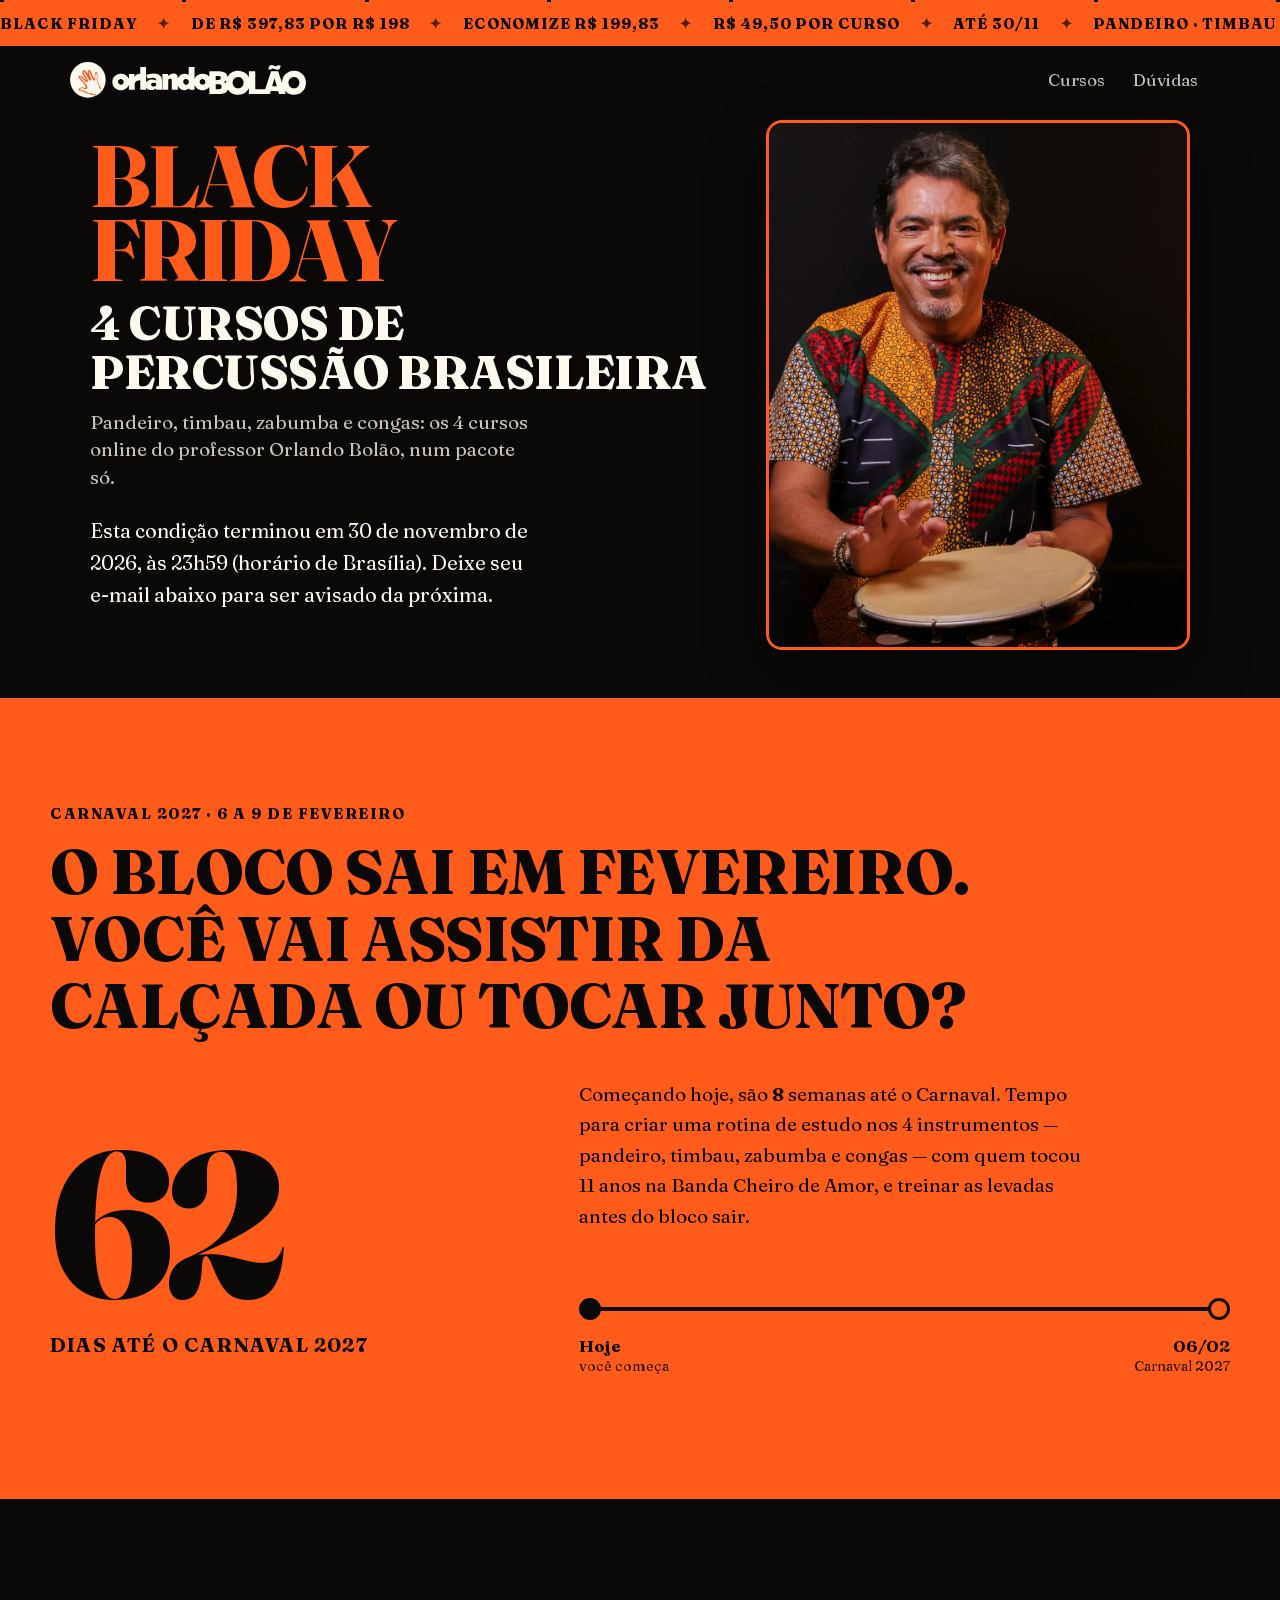
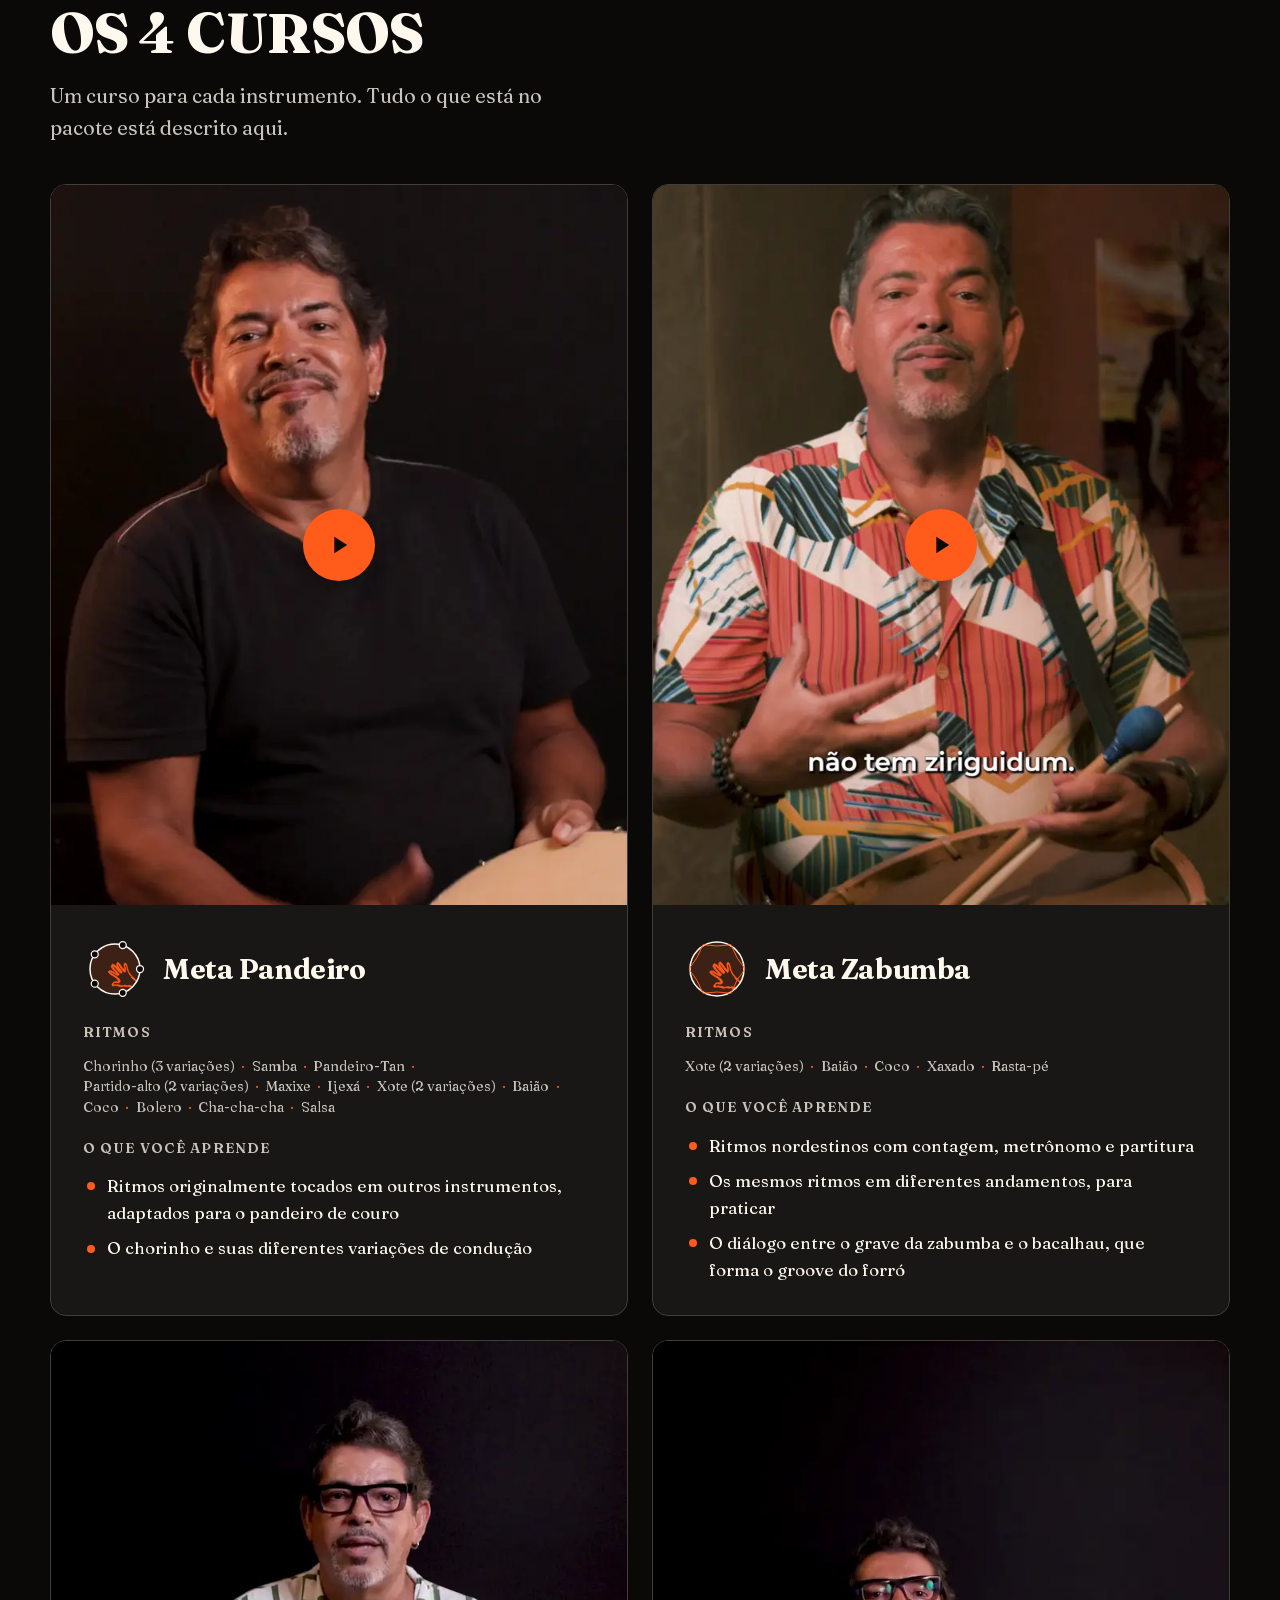
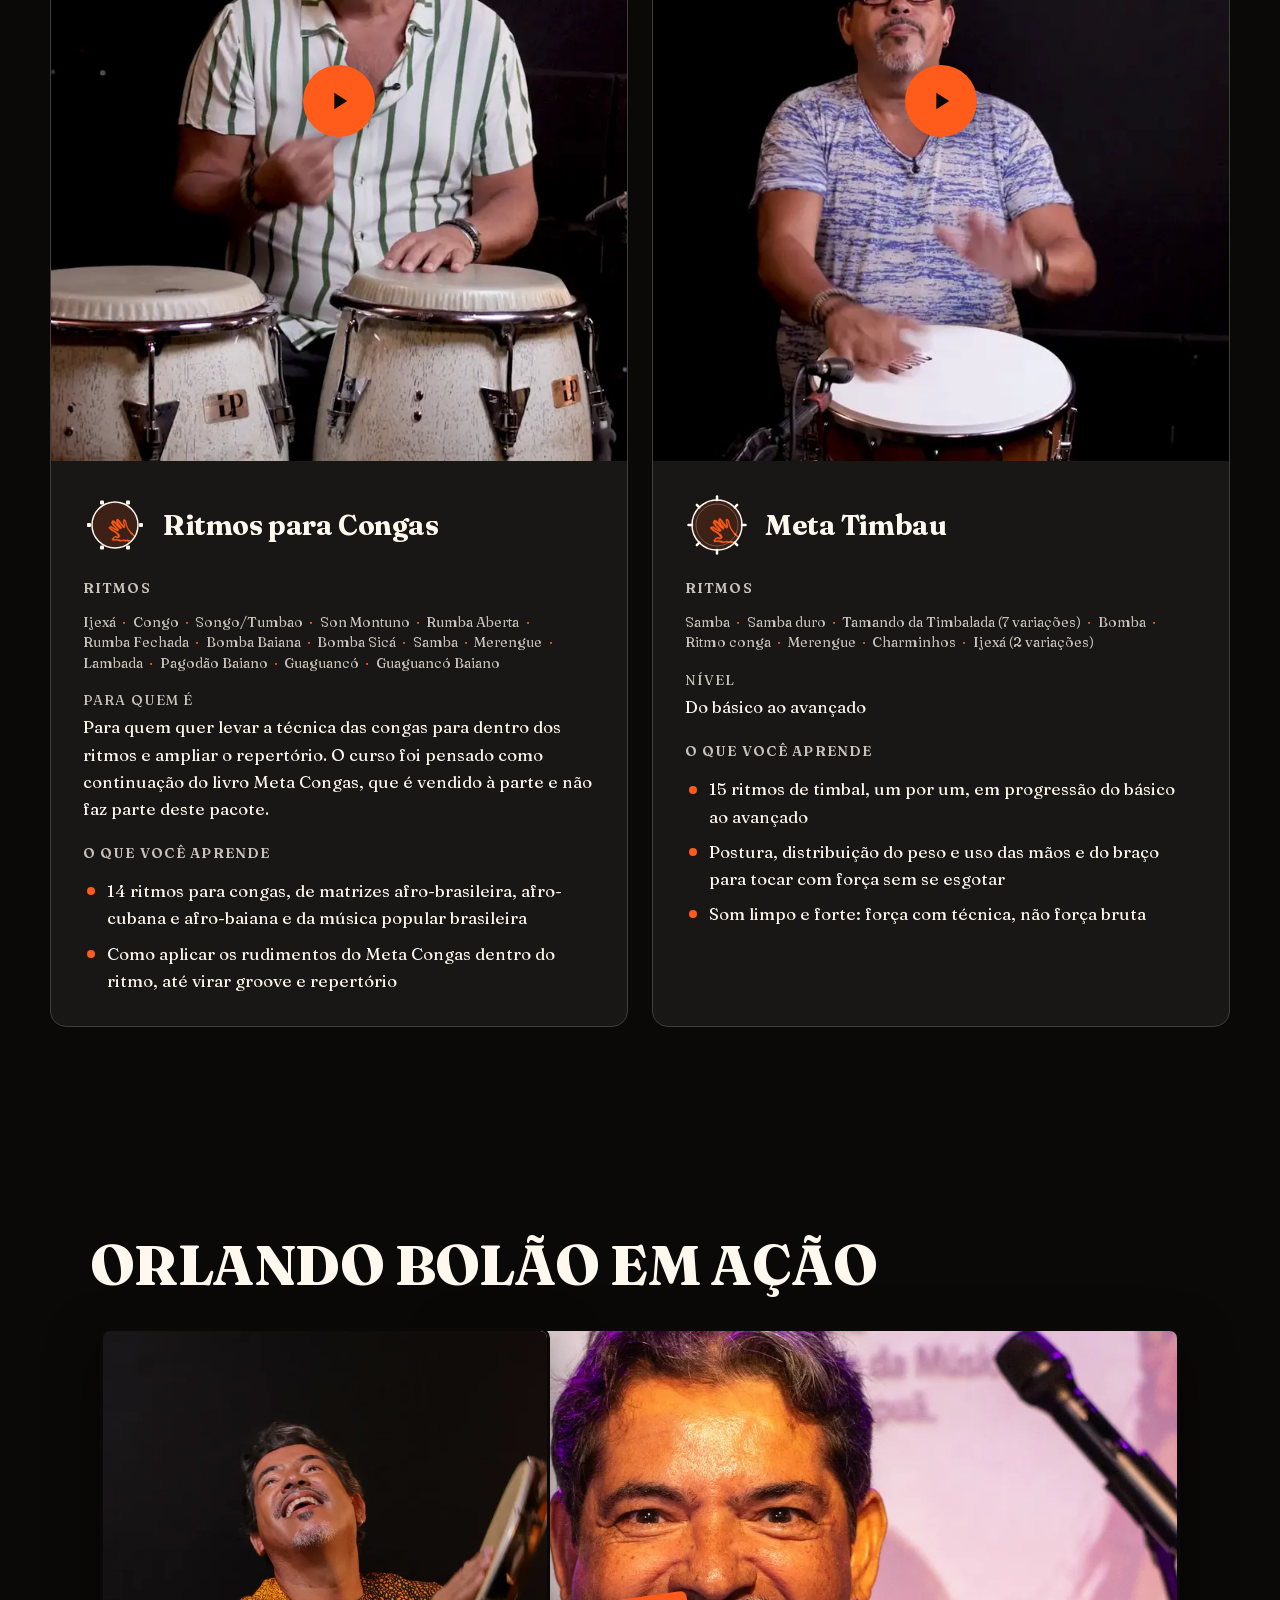
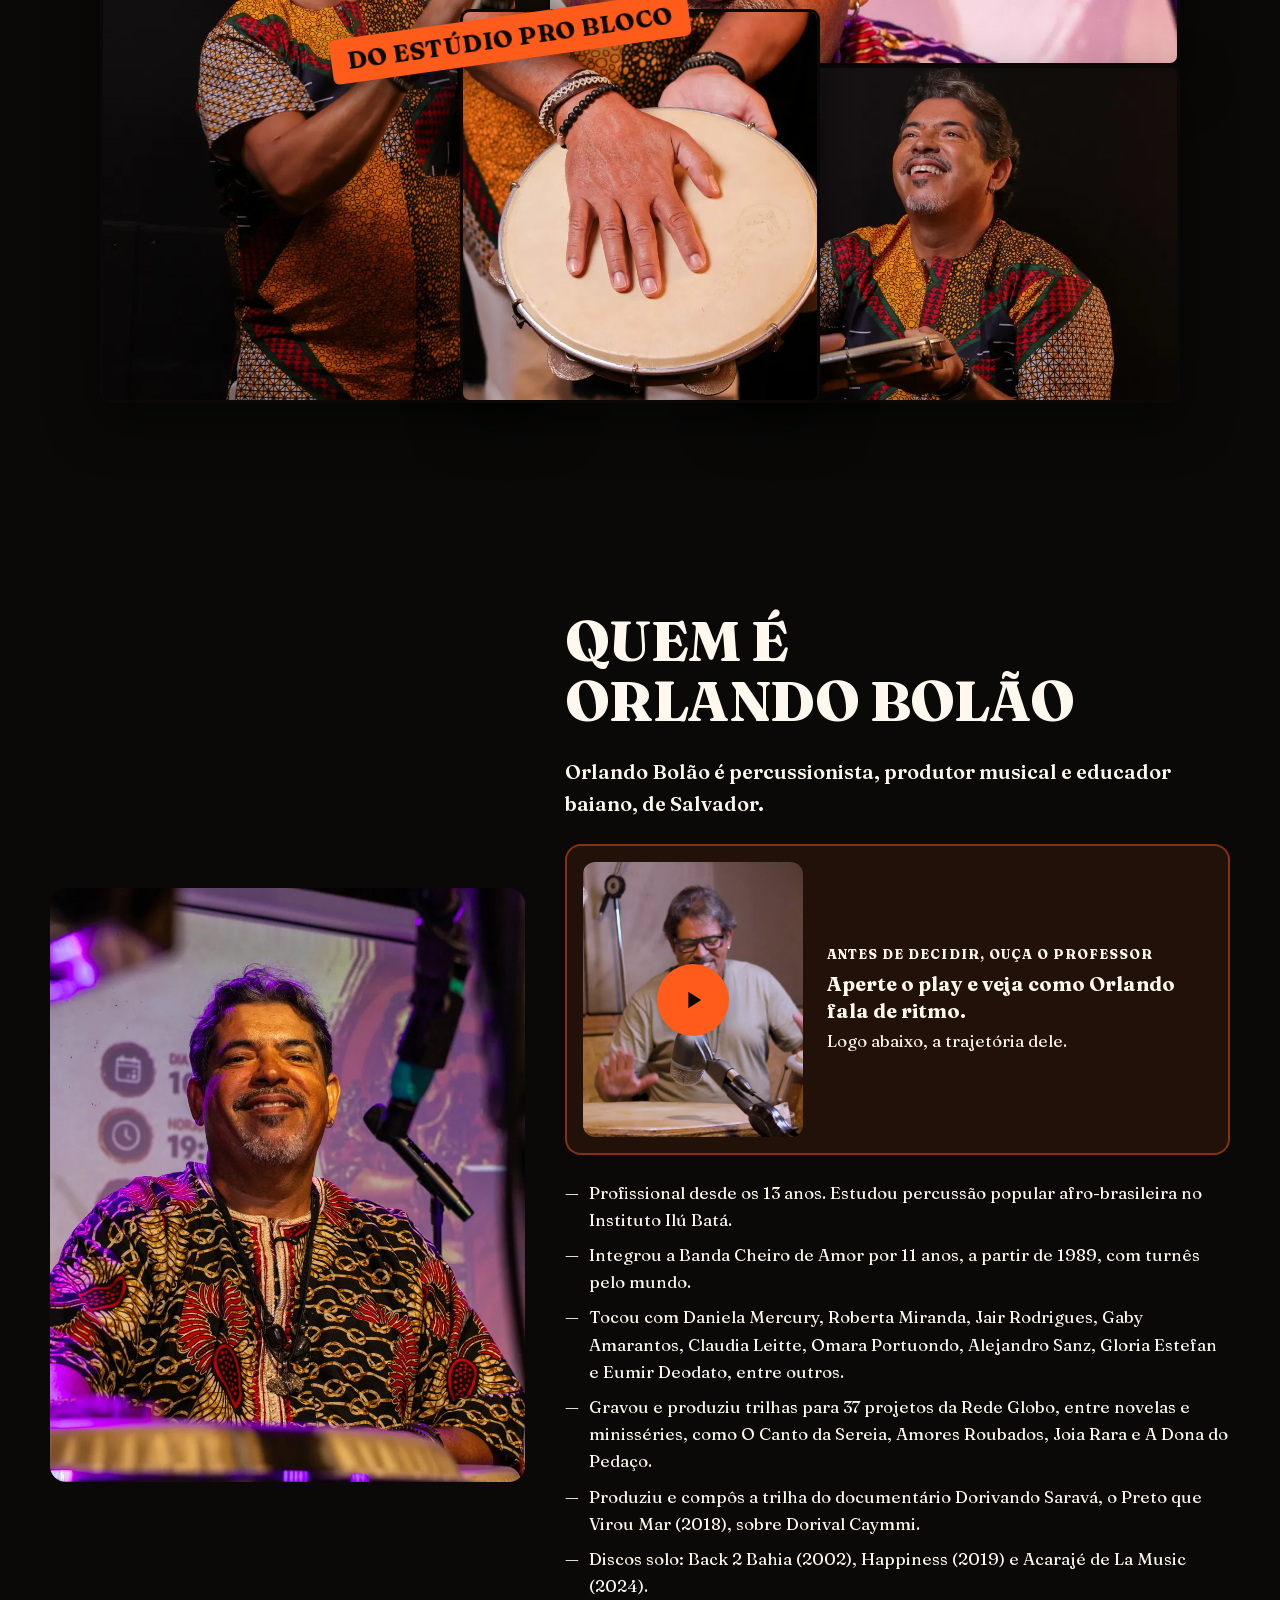
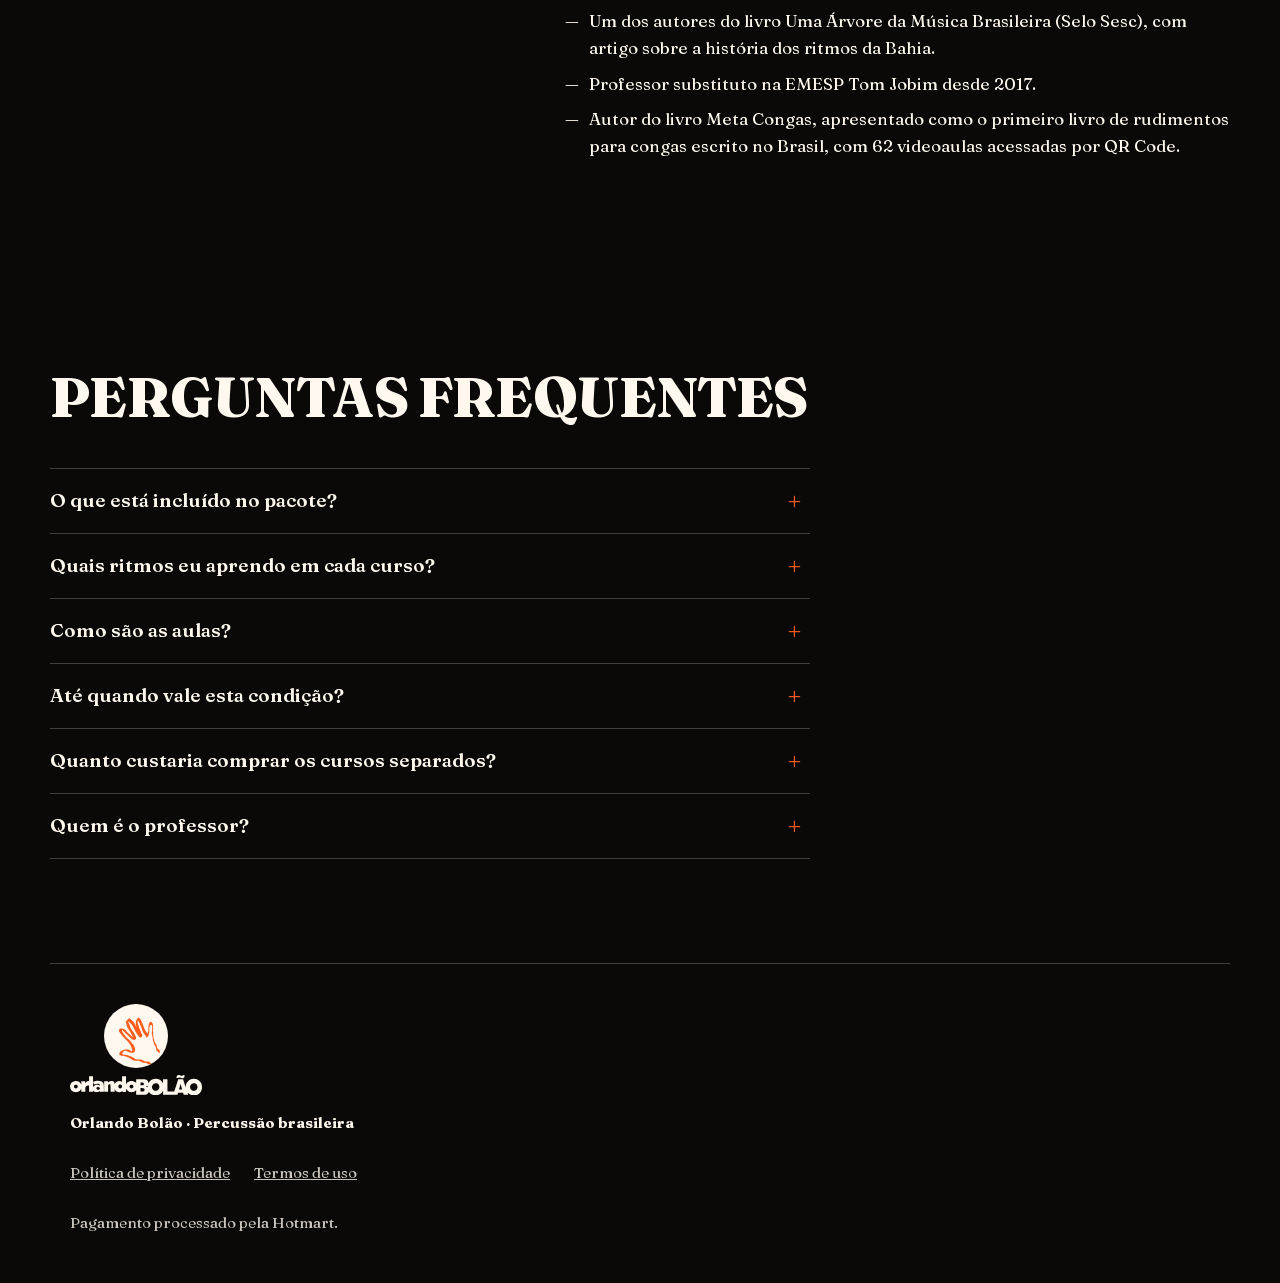
==== commit 2a8e7981: "FAQ ampliado" ====
--- a/blackfriday-b/index.html
+++ b/blackfriday-b/index.html
@@ -108,6 +108,46 @@
   {
    "@type": "FAQPage",
    "mainEntity": [
+    {
+     "@type": "Question",
+     "name": "O que está incluído no pacote?",
+     "acceptedAnswer": {
+      "@type": "Answer",
+      "text": "Os 4 cursos online do professor Orlando Bolão, por R$ 198 no total (R$ 49,50 por curso): Meta Pandeiro, Meta Zabumba, Ritmos para Congas e Meta Timbau. O livro Meta Congas é vendido à parte e não faz parte deste pacote."
+     }
+    },
+    {
+     "@type": "Question",
+     "name": "Quais ritmos eu aprendo em cada curso?",
+     "acceptedAnswer": {
+      "@type": "Answer",
+      "text": "Meta Pandeiro: Chorinho (3 variações), Samba, Pandeiro-Tan, Partido-alto (2 variações), Maxixe, Ijexá, Xote (2 variações), Baião, Coco, Bolero, Cha-cha-cha, Salsa. Meta Zabumba: Xote (2 variações), Baião, Coco, Xaxado, Rasta-pé. Ritmos para Congas: Ijexá, Congo, Songo/Tumbao, Son Montuno, Rumba Aberta, Rumba Fechada, Bomba Baiana, Bomba Sicá, Samba, Merengue, Lambada, Pagodão Baiano, Guaguancó, Guaguancó Baiano. Meta Timbau: Samba, Samba duro, Tamando da Timbalada (7 variações), Bomba, Ritmo conga, Merengue, Charminhos, Ijexá (2 variações)."
+     }
+    },
+    {
+     "@type": "Question",
+     "name": "Como são as aulas?",
+     "acceptedAnswer": {
+      "@type": "Answer",
+      "text": "Meta Pandeiro: Uma coletânea de ritmos, originalmente tocados em diferentes instrumentos, adaptados para o pandeiro de couro. Começa pelo chorinho e suas variações de condução. Meta Zabumba: Seis ritmos divididos em oito aulas, com contagem, metrônomo, partitura na tela e três andamentos diferentes para praticar. Nos andamentos mais rápidos, os ritmos vêm acompanhados de triângulo e agogô. Ritmos para Congas: Aulas práticas em vídeo, em que Orlando apresenta e demonstra cada ritmo e suas levadas. Meta Timbau: Aulas separadas por ritmo, em ordem crescente de dificuldade, com partitura na tela, metrônomo e contagem em números para você se localizar dentro de cada compasso."
+     }
+    },
+    {
+     "@type": "Question",
+     "name": "Até quando vale esta condição?",
+     "acceptedAnswer": {
+      "@type": "Answer",
+      "text": "Até 30 de novembro de 2026, às 23h59 (horário de Brasília). Depois disso, o botão de compra desta página sai do ar e no lugar dele aparece o aviso de que a condição terminou."
+     }
+    },
+    {
+     "@type": "Question",
+     "name": "Quanto custaria comprar os cursos separados?",
+     "acceptedAnswer": {
+      "@type": "Answer",
+      "text": "Meta Pandeiro: R$ 99,99; Meta Zabumba: R$ 97,90; Ritmos para Congas: R$ 99,97; Meta Timbau: R$ 99,97. Somados, R$ 397,83. No pacote, R$ 198: R$ 199,83 a menos."
+     }
+    },
     {
      "@type": "Question",
      "name": "Quem é o professor?",
@@ -294,6 +334,11 @@
 <section class="faq" id="faq" data-tempo="Dúvidas" data-fx-fundo="#0A0908" data-fx-tinta="#FFF8EE" aria-labelledby="h-faq">
   <h2 id="h-faq" data-fx="subir">Perguntas frequentes</h2>
   <div class="faq-lista">
+    <details><summary>O que está incluído no pacote?</summary><div class="resp"><p>Os 4 cursos online do professor Orlando Bolão, por R$ 198 no total (R$ 49,50 por curso):</p><ul><li><a class="link-texto" href="#meta-pandeiro">Meta Pandeiro</a></li><li><a class="link-texto" href="#meta-zabumba">Meta Zabumba</a></li><li><a class="link-texto" href="#ritmos-para-congas">Ritmos para Congas</a></li><li><a class="link-texto" href="#meta-timbau">Meta Timbau</a></li></ul><p>O livro Meta Congas é vendido à parte e não faz parte deste pacote.</p></div></details>
+    <details><summary>Quais ritmos eu aprendo em cada curso?</summary><div class="resp"><ul><li><strong>Meta Pandeiro:</strong> Chorinho (3 variações), Samba, Pandeiro-Tan, Partido-alto (2 variações), Maxixe, Ijexá, Xote (2 variações), Baião, Coco, Bolero, Cha-cha-cha, Salsa.</li><li><strong>Meta Zabumba:</strong> Xote (2 variações), Baião, Coco, Xaxado, Rasta-pé.</li><li><strong>Ritmos para Congas:</strong> Ijexá, Congo, Songo/Tumbao, Son Montuno, Rumba Aberta, Rumba Fechada, Bomba Baiana, Bomba Sicá, Samba, Merengue, Lambada, Pagodão Baiano, Guaguancó, Guaguancó Baiano.</li><li><strong>Meta Timbau:</strong> Samba, Samba duro, Tamando da Timbalada (7 variações), Bomba, Ritmo conga, Merengue, Charminhos, Ijexá (2 variações).</li></ul></div></details>
+    <details><summary>Como são as aulas?</summary><div class="resp"><ul><li><strong>Meta Pandeiro:</strong> Uma coletânea de ritmos, originalmente tocados em diferentes instrumentos, adaptados para o pandeiro de couro. Começa pelo chorinho e suas variações de condução.</li><li><strong>Meta Zabumba:</strong> Seis ritmos divididos em oito aulas, com contagem, metrônomo, partitura na tela e três andamentos diferentes para praticar. Nos andamentos mais rápidos, os ritmos vêm acompanhados de triângulo e agogô.</li><li><strong>Ritmos para Congas:</strong> Aulas práticas em vídeo, em que Orlando apresenta e demonstra cada ritmo e suas levadas.</li><li><strong>Meta Timbau:</strong> Aulas separadas por ritmo, em ordem crescente de dificuldade, com partitura na tela, metrônomo e contagem em números para você se localizar dentro de cada compasso.</li></ul></div></details>
+    <details><summary>Até quando vale esta condição?</summary><div class="resp"><p>Até 30 de novembro de 2026, às 23h59 (horário de Brasília). Depois disso, o botão de compra desta página sai do ar e no lugar dele aparece o aviso de que a condição terminou.</p></div></details>
+    <details><summary>Quanto custaria comprar os cursos separados?</summary><div class="resp"><ul><li><strong>Meta Pandeiro:</strong> R$ 99,99</li><li><strong>Meta Zabumba:</strong> R$ 97,90</li><li><strong>Ritmos para Congas:</strong> R$ 99,97</li><li><strong>Meta Timbau:</strong> R$ 99,97</li></ul><p>Somados, R$ 397,83. No pacote, R$ 198: R$ 199,83 a menos.</p><p class="faq-fonte">Preços de venda avulsa exibidos nas páginas dos cursos no Hotmart Marketplace (links do botão Comprar em orlandobolão.com/cursos), conferidos em 05/11/2026.</p></div></details>
     <details><summary>Quem é o professor?</summary><div class="resp"><p>Orlando Bolão é percussionista, produtor musical e educador baiano, de Salvador.</p><ul><li>Profissional desde os 13 anos. Estudou percussão popular afro-brasileira no Instituto Ilú Batá.</li><li>Integrou a Banda Cheiro de Amor por 11 anos, a partir de 1989, com turnês pelo mundo.</li><li>Tocou com Daniela Mercury, Roberta Miranda, Jair Rodrigues, Gaby Amarantos, Claudia Leitte, Omara Portuondo, Alejandro Sanz, Gloria Estefan e Eumir Deodato, entre outros.</li><li>Gravou e produziu trilhas para 37 projetos da Rede Globo, entre novelas e minisséries, como O Canto da Sereia, Amores Roubados, Joia Rara e A Dona do Pedaço.</li><li>Produziu e compôs a trilha do documentário Dorivando Saravá, o Preto que Virou Mar (2018), sobre Dorival Caymmi.</li><li>Discos solo: Back 2 Bahia (2002), Happiness (2019) e Acarajé de La Music (2024).</li><li>Um dos autores do livro Uma Árvore da Música Brasileira (Selo Sesc), com artigo sobre a história dos ritmos da Bahia.</li><li>Professor substituto na EMESP Tom Jobim desde 2017.</li><li>Autor do livro Meta Congas, apresentado como o primeiro livro de rudimentos para congas escrito no Brasil, com 62 videoaulas acessadas por QR Code.</li></ul><p><a class="link-texto" href="#professor">Leia mais sobre Orlando Bolão</a></p></div></details>
   </div>
 </section>
--- a/blackfriday-b/style.css
+++ b/blackfriday-b/style.css
@@ -452,6 +452,7 @@
 .faq .resp { padding: 0 0 24px; color: var(--suave); display: grid; gap: 12px; max-width: 62ch; }
 .faq .resp ul { padding-left: 20px; display: grid; gap: 6px; }
 .faq .resp strong { color: var(--texto); }
+.faq .resp .faq-fonte { font-size: 0.8125rem; }
 .faq-whats { margin-top: 24px; color: var(--suave); }
 @media (prefers-reduced-motion: reduce) { .faq summary::after { transition: none; } }
 
